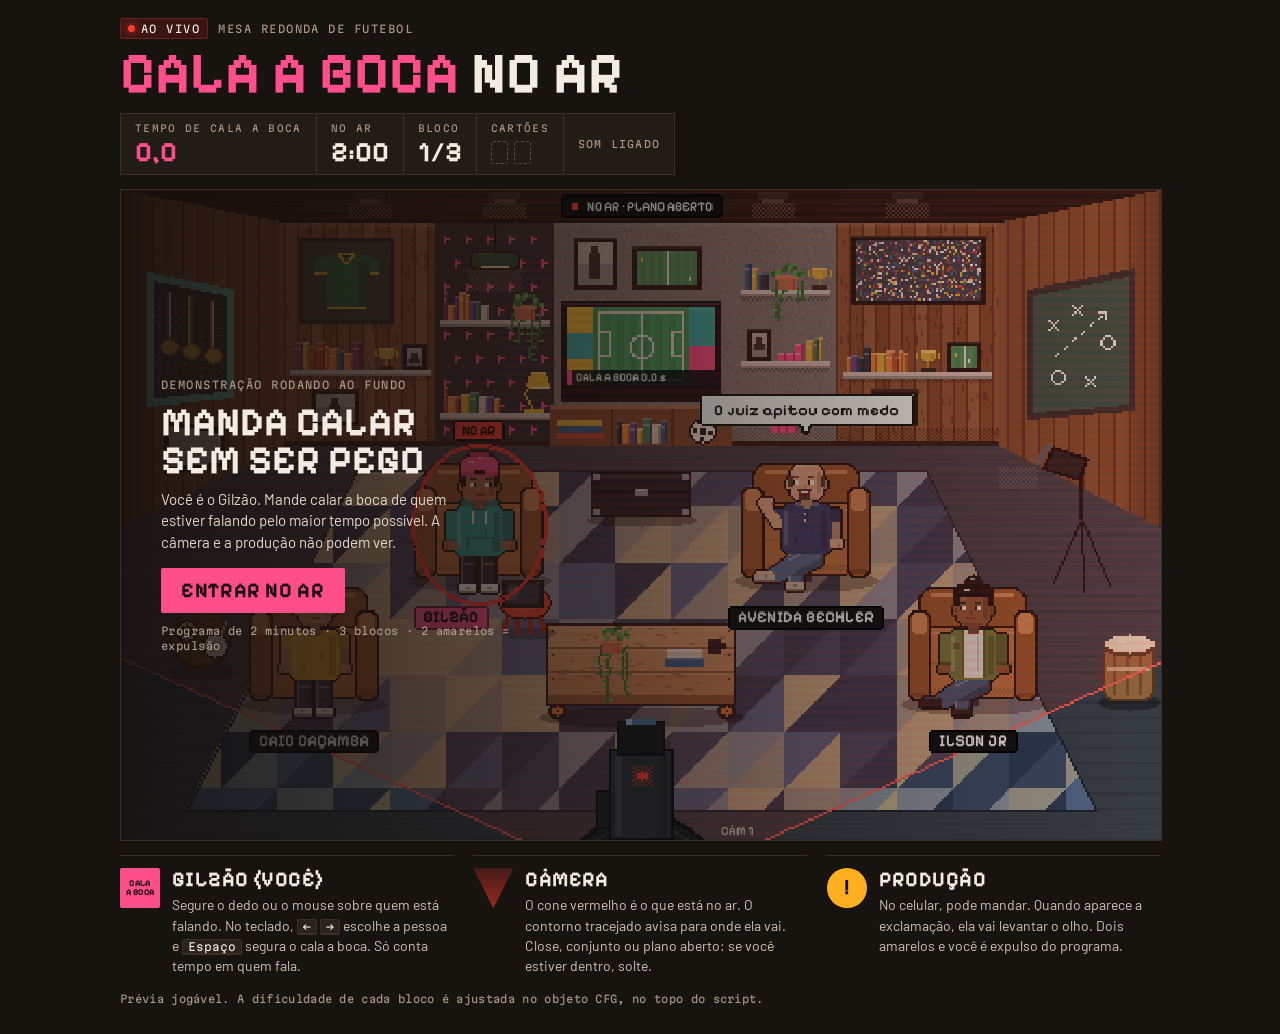
==== index.html @ e4553c2e "Cala a Boca no Ar: prévia jogável em pixel art Jogo 2D da mesa redonda: o Gilzão manda calar a boca " ====
<!doctype html>
<html lang="pt-BR">
<head>
<meta charset="utf-8">
<meta name="viewport" content="width=device-width,initial-scale=1,viewport-fit=cover">
<style>:root{color-scheme:dark}body{margin:0}[hidden]{display:none!important}img{max-width:100%}</style>
</head>
<body>
<title>Cala a Boca no Ar</title>
<meta name="claude:viewport-fit-sides" content="cover">
<link rel="preconnect" href="https://fonts.googleapis.com">
<link rel="preconnect" href="https://fonts.gstatic.com" crossorigin>
<link rel="stylesheet" href="https://fonts.googleapis.com/css2?family=Barlow:wght@400;600;700&family=Martian+Mono:wght@400;600&family=Pixelify+Sans:wght@400;500;600;700&display=swap">
<style>
/* Layout: transmissão ao vivo — barra de placar no topo, o estúdio como monitor de programa, legenda de leitura embaixo */
:root{
  --bg:#17130f;
  --panel:#221c17;
  --line:#3b3029;
  --fg:#f3ece3;
  --muted:#a99a8b;
  --pink:#ff4f8b;
  --tally:#ff3b30;
  --amber:#ffb020;
  --card-y:#f6cf35;
  --card-r:#e3261b;
  --f-display:"Pixelify Sans","Arial Narrow",Impact,sans-serif;
  --f-body:"Barlow","Helvetica Neue",Arial,sans-serif;
  --f-mono:"Martian Mono",ui-monospace,SFMono-Regular,Menlo,monospace;
  color-scheme:dark;
}
body{
  background:var(--bg);color:var(--fg);font-family:var(--f-body);font-size:15px;line-height:1.45;
  padding-left:max(16px,env(safe-area-inset-left,0px));
  padding-right:max(16px,env(safe-area-inset-right,0px));
  padding-block:18px 28px;
}
.wrap{max-width:1040px;margin:0 auto;display:flex;flex-direction:column;gap:14px}
.bar{display:flex;flex-wrap:wrap;align-items:flex-end;justify-content:space-between;gap:12px 24px}
.marca{min-width:0}
.eyebrow{font-family:var(--f-mono);font-size:10.5px;letter-spacing:.14em;text-transform:uppercase;color:var(--muted);margin:0;display:flex;align-items:center;gap:10px;flex-wrap:wrap}
.vivo{display:inline-flex;align-items:center;gap:6px;color:var(--fg);background:#3a1512;border:1px solid #6b211b;padding:2px 7px;border-radius:2px}
.vivo::before{content:"";width:7px;height:7px;border-radius:50%;background:var(--tally);box-shadow:0 0 8px var(--tally);animation:pisca 1.2s steps(2) infinite}
@keyframes pisca{50%{opacity:.25}}
.titulo{font-family:var(--f-display);font-weight:700;font-size:clamp(34px,6vw,58px);line-height:.92;letter-spacing:0;text-transform:uppercase;margin:8px 0 0;text-wrap:balance}
.titulo span{color:var(--pink)}
.placar{display:flex;flex-wrap:wrap;align-items:stretch;border:1px solid var(--line);background:var(--panel)}
.stat{display:flex;flex-direction:column;gap:3px;padding:8px 14px;border-right:1px solid var(--line);min-width:0}
.rot{font-family:var(--f-mono);font-size:9.5px;letter-spacing:.14em;text-transform:uppercase;color:var(--muted);white-space:nowrap}
.val{font-family:var(--f-display);font-weight:700;font-size:28px;line-height:1;font-variant-numeric:tabular-nums}
.val.cala{color:var(--pink);min-width:3.2ch}
.val.relogio{min-width:3.4ch}
.cartoes{display:flex;gap:6px;align-items:center;height:28px}
.cartoes i{width:15px;height:21px;border-radius:2px;border:1.5px dashed #5a4b40;display:block}
.cartoes i.amarelo{background:var(--card-y);border-color:var(--card-y);border-style:solid}
.cartoes i.vermelho{background:var(--card-r);border-color:var(--card-r);border-style:solid}
.som{appearance:none;border:0;background:transparent;color:var(--muted);font-family:var(--f-mono);font-size:10px;letter-spacing:.12em;text-transform:uppercase;padding:8px 14px;cursor:pointer}
.som:hover{color:var(--fg)}
:focus-visible{outline:2px solid var(--amber);outline-offset:2px}
.palco{position:relative;width:100%;max-width:100%;aspect-ratio:16/10;background:#0c0a09;border:1px solid var(--line);overflow:hidden}
#jogo{image-rendering:crisp-edges;image-rendering:pixelated;display:block;width:100%;height:100%;touch-action:none;cursor:crosshair;-webkit-user-select:none;user-select:none;-webkit-touch-callout:none}
#jogo:focus-visible{outline-offset:-3px}
.overlay[hidden],[hidden]{display:none!important}
.overlay{position:absolute;inset:0;display:flex;align-items:center;justify-content:flex-start;padding:clamp(12px,4%,40px);background:linear-gradient(90deg,rgba(17,14,12,.86) 0%,rgba(17,14,12,.55) 45%,rgba(17,14,12,.08) 100%)}
.cartaz{width:min(400px,100%);display:flex;flex-direction:column;gap:10px}
.cartaz h2{font-family:var(--f-display);font-weight:700;font-size:40px;line-height:.95;text-transform:uppercase;margin:0;text-wrap:balance}
.lead{margin:0;color:#e2d8cc;max-width:36ch}
.btn{appearance:none;border:0;background:var(--pink);color:#1b0d12;font-family:var(--f-display);font-weight:700;font-size:21px;letter-spacing:.03em;text-transform:uppercase;padding:10px 20px;cursor:pointer;align-self:flex-start;border-radius:2px;margin-top:4px}
.btn:hover{filter:brightness(1.08)}
.dica{margin:0;font-family:var(--f-mono);font-size:10.5px;color:var(--muted);letter-spacing:.04em}
.legenda{display:grid;grid-template-columns:repeat(3,minmax(0,1fr));gap:12px 20px}
.item{display:grid;grid-template-columns:40px minmax(0,1fr);gap:4px 12px;align-content:start;padding-top:12px;border-top:1px solid var(--line)}
.item h3{margin:0;font-family:var(--f-display);font-weight:700;font-size:21px;line-height:1.1;text-transform:uppercase;letter-spacing:.02em;grid-column:2}
.item p{margin:0;color:#cfc3b6;grid-column:2;font-size:14px;max-width:44ch}
.sw{grid-row:1 / span 2;width:40px;height:40px}
.sw-voce{background:var(--pink);color:#1b0d12;font-family:var(--f-display);font-weight:700;font-size:9px;line-height:1;text-align:center;display:grid;place-items:center;border-radius:2px;letter-spacing:.03em}
.sw-cam{background:linear-gradient(180deg,rgba(255,59,48,.2),rgba(255,59,48,.55));clip-path:polygon(0 0,100% 0,50% 100%);position:relative}
.sw-prod{border-radius:50%;background:var(--amber);color:#1b0d12;display:grid;place-items:center;font-family:var(--f-display);font-weight:700;font-size:22px}
kbd{font-family:var(--f-mono);font-size:11px;border:1px solid var(--line);border-bottom-width:2px;padding:0 5px;border-radius:3px;background:#2a221c;color:var(--fg)}
.nota{font-family:var(--f-mono);font-size:10.5px;color:var(--muted);letter-spacing:.03em;margin:0}
.sr{position:absolute;width:1px;height:1px;overflow:hidden;clip:rect(0 0 0 0);white-space:nowrap}
@media (max-width:760px){
  .legenda{grid-template-columns:1fr}
}
@media (max-width:620px){
  .placar{width:100%}
  .stat{padding:6px 10px;flex:1 1 auto}
  .val{font-size:22px}
  .overlay{justify-content:center;background:rgba(17,14,12,.72)}
  .cartaz{gap:6px;align-items:flex-start}
  .cartaz h2{font-size:28px}
  .lead,.dica,.recorde{display:none}
  .btn{font-size:18px;padding:8px 14px}
}
@media (prefers-reduced-motion:reduce){.vivo::before{animation:none}}
</style>

<div class="wrap">
  <header class="bar">
    <div class="marca">
      <p class="eyebrow"><span class="vivo">Ao vivo</span> Mesa redonda de futebol</p>
      <h1 class="titulo"><span>Cala a boca</span> no ar</h1>
    </div>
    <div class="placar">
      <div class="stat"><span class="rot">Tempo de cala a boca</span><span class="val cala" id="vCala">0,0</span></div>
      <div class="stat"><span class="rot">No ar</span><span class="val relogio" id="vRelogio">2:00</span></div>
      <div class="stat"><span class="rot">Bloco</span><span class="val" id="vBloco">1/3</span></div>
      <div class="stat"><span class="rot">Cartões</span><span class="cartoes" aria-label="Cartões recebidos"><i id="c1"></i><i id="c2"></i></span></div>
      <button class="som" id="btnSom" type="button" aria-pressed="false">Som ligado</button>
    </div>
  </header>

  <div class="palco">
    <canvas id="jogo" tabindex="0" role="img" aria-label="Estúdio de mesa redonda visto do alto: Caio Caçamba, Gilzão, Avenida Bechler e Ilson Jr nas poltronas, a câmera embaixo e a produção entrando pelas laterais."></canvas>

    <div class="overlay" id="telaInicio">
      <div class="cartaz">
        <p class="eyebrow">Demonstração rodando ao fundo</p>
        <h2>Manda calar sem ser pego</h2>
        <p class="lead">Você é o Gilzão. Mande calar a boca de quem estiver falando pelo maior tempo possível. A câmera e a produção não podem ver.</p>
        <button class="btn" id="btnJogar" type="button">Entrar no ar</button>
        <p class="dica">Programa de 2 minutos · 3 blocos · 2 amarelos = expulsão</p>
      </div>
    </div>

    <div class="overlay" id="telaFim" hidden>
      <div class="cartaz">
        <p class="eyebrow" id="fimMotivo">Fim do programa</p>
        <h2 id="fimTempo">0,0 s de cala a boca</h2>
        <p class="lead" id="fimTitulo"></p>
        <p class="dica recorde" id="fimRecorde"></p>
        <button class="btn" id="btnDeNovo" type="button">Voltar ao ar</button>
      </div>
    </div>
  </div>

  <section class="legenda" aria-label="Como jogar">
    <div class="item">
      <span class="sw sw-voce" aria-hidden="true">CALA<br>A BOCA</span>
      <h3>Gilzão (você)</h3>
      <p>Segure o dedo ou o mouse sobre quem está falando. No teclado, <kbd>←</kbd> <kbd>→</kbd> escolhe a pessoa e <kbd>Espaço</kbd> segura o cala a boca. Só conta tempo em quem fala.</p>
    </div>
    <div class="item">
      <span class="sw sw-cam" aria-hidden="true"></span>
      <h3>Câmera</h3>
      <p>O cone vermelho é o que está no ar. O contorno tracejado avisa para onde ela vai. Close, conjunto ou plano aberto: se você estiver dentro, solte.</p>
    </div>
    <div class="item">
      <span class="sw sw-prod" aria-hidden="true">!</span>
      <h3>Produção</h3>
      <p>No celular, pode mandar. Quando aparece a exclamação, ela vai levantar o olho. Dois amarelos e você é expulso do programa.</p>
    </div>
  </section>

  <p class="nota">Prévia jogável. A dificuldade de cada bloco é ajustada no objeto CFG, no topo do script.</p>
  <p class="sr" id="aviso" aria-live="polite"></p>
</div>

<script>
(() => {
'use strict';

/* =====================================================================
   CONFIGURAÇÃO — cada par [início, fim] é interpolado pela dificuldade
   d (0 → 1) ao longo do programa. É aqui que se ajusta o jogo.
   ===================================================================== */
const CFG = {
  duracao: 120,              // segundos de programa
  blocos: 3,
  cartoesParaExpulsao: 2,    // 2º amarelo = vermelho
  graca: 0.06,               // exposição tolerada antes do flagra (s)
  invul: 1.6,                // proteção depois de um cartão (s)
  congela: 1.4,              // pausa dramática do flagra (s)
  cam: {
    holdMin: [2.4, 0.8],     // quanto tempo a câmera segura um plano
    holdMax: [4.0, 1.9],
    aviso: [1.2, 0.35],      // contorno tracejado antes de mexer
    velPan: [90, 150],       // graus por segundo no giro
    chancePan: [0.2, 0.75],  // senão, corte seco
    chanceVoce: [0.12, 0.34],// plano de reação em você
    chanceAberto: [0.08, 0.22],
    chanceFinta: [0, 0.4]    // avisa que vem em você e desvia
  },
  prod: {
    foraMin: [8, 3.5], foraMax: [14, 7],
    distraidoMin: [1.6, 0.7], distraidoMax: [3.4, 1.6],
    aviso: [1.0, 0.4],       // tempo da exclamação
    olhando: [1.4, 2.6],
    olhadas: [1, 3]          // olhadas por visita
  },
  fala: { min: [2.6, 1.3], max: [4.6, 2.6], pausa: [0.7, 0.3] }
};

const W = 960, H = 600, DEG = Math.PI / 180;
const CAM = { x: 480, y: 650 };
const CHAVE = 'cala-a-boca-recorde';

/* ---------- utilitários ---------- */
const $ = s => document.querySelector(s);
const rand = (a, b) => a + Math.random() * (b - a);
const clamp = (v, a, b) => Math.max(a, Math.min(b, v));
const lerp = (a, b, t) => a + (b - a) * t;
const P = (par, d) => lerp(par[0], par[1], d);
const pick = arr => arr[Math.floor(Math.random() * arr.length)];
const easeOut = k => 1 - Math.pow(1 - k, 3);
const easeIn = k => k * k * k;
function angDiff(a, b) { let d = (a - b) % 360; if (d > 180) d -= 360; if (d < -180) d += 360; return d; }
function mulberry32(a) { return function () { a |= 0; a = a + 0x6D2B79F5 | 0; let t = Math.imul(a ^ a >>> 15, 1 | a); t = t + Math.imul(t ^ t >>> 7, 61 | t) ^ t; return ((t ^ t >>> 14) >>> 0) / 4294967296; }; }
function sortear(ops) { const s = ops.reduce((a, o) => a + o[1], 0); let r = Math.random() * s; for (const o of ops) { if ((r -= o[1]) <= 0) return o[0]; } return ops[ops.length - 1][0]; }
function rr(g, x, y, w, h, r) { r = Math.min(r, w / 2, h / 2); g.beginPath(); g.moveTo(x + r, y); g.arcTo(x + w, y, x + w, y + h, r); g.arcTo(x + w, y + h, x, y + h, r); g.arcTo(x, y + h, x, y, r); g.arcTo(x, y, x + w, y, r); g.closePath(); }
function poly(g, pts) { g.beginPath(); g.moveTo(pts[0][0], pts[0][1]); for (let i = 1; i < pts.length; i++) g.lineTo(pts[i][0], pts[i][1]); g.closePath(); }
function circ(g, x, y, r) { g.beginPath(); g.arc(x, y, r, 0, Math.PI * 2); g.fill(); }
function elip(g, x, y, rx, ry) { g.beginPath(); g.ellipse(x, y, rx, ry, 0, 0, Math.PI * 2); g.fill(); }
const fmtNum = v => v.toFixed(1).replace('.', ',');
const fmt = v => fmtNum(v) + ' s';
function mmss(s) { s = Math.ceil(s); return Math.floor(s / 60) + ':' + String(s % 60).padStart(2, '0'); }

/* ---------- elenco: A = Caio Caçamba, B = Gilzão (jogável), C = Avenida Bechler, D = Ilson Jr ---------- */
const GENTE = {
  A: { id: 'A', nome: 'Caio Caçamba', x: 178, y: 440, camisa: '#d9a62b', camisa2: '#b3861d', calca: '#2f3442', tenis: '#ece6dc', pele: '#c68a5c', cabelo: '#2b1a10', estilo: 'cacheado', roupa: 'tee', pernas: 'retas' },
  B: { id: 'B', nome: 'Gilzão', x: 330, y: 326, camisa: '#1f9e93', camisa2: '#167870', calca: '#22252c', tenis: '#f4f4f4', pele: '#a8693f', cabelo: '#17110d', estilo: 'bone', roupa: 'moletom', pernas: 'retas' },
  C: { id: 'C', nome: 'Avenida Bechler', x: 632, y: 326, camisa: '#2d3d6b', camisa2: '#223058', calca: '#4a6b8f', tenis: '#cbb9a1', pele: '#e0b08a', cabelo: '#4a3526', estilo: 'careca', roupa: 'polo', pernas: 'cruzadas' },
  D: { id: 'D', nome: 'Ilson Jr', x: 786, y: 440, camisa: '#6b7a3a', camisa2: '#54602b', calca: '#3e5875', tenis: '#1f1f1f', pele: '#8a5634', cabelo: '#141010', estilo: 'coque', roupa: 'aberta', interna: '#e9e4da', pernas: 'cruzadas' }
};
const FALANTES = ['A', 'C', 'D'];
const cabeca = p => ({ x: p.x, y: p.y - 54 });
const FRASES = [
  'Isso foi pênalti claro!', 'Na minha época não tinha VAR', 'Deixa eu terminar o raciocínio',
  'Esse time não marca ninguém', 'Linha de cinco não dá, gente', 'O camisa 10 sumiu do jogo',
  'Impedimento de meio metro!', 'Tem que botar o garoto', 'Escuta o que eu tô falando',
  'Faltou intensidade, simples', 'O juiz apitou com medo', 'Esse lateral não volta'
];

/* ---------- planos de câmera ---------- */
const angPara = (x, y) => Math.atan2(y - CAM.y, x - CAM.x) / DEG;
const ANG = {};
['A', 'B', 'C', 'D'].forEach(k => { ANG[k] = angPara(GENTE[k].x, GENTE[k].y - 30); });
const MARGEM_B = 4.5;
const PLANOS = {
  A: { nome: 'Close no Caio Caçamba', ang: ANG.A, half: 8 },
  B: { nome: 'Close no Gilzão', ang: ANG.B, half: 8 },
  C: { nome: 'Close no Avenida Bechler', ang: ANG.C, half: 8 },
  D: { nome: 'Close no Ilson Jr', ang: ANG.D, half: 8 },
  AB: { nome: 'Conjunto Caio e Gilzão', ang: (ANG.A + ANG.B) / 2, half: Math.abs(ANG.A - ANG.B) / 2 + 8 },
  BC: { nome: 'Conjunto Gilzão e Bechler', ang: (ANG.B + ANG.C) / 2, half: Math.abs(ANG.B - ANG.C) / 2 + 8 },
  CD: { nome: 'Conjunto Bechler e Ilson', ang: (ANG.C + ANG.D) / 2, half: Math.abs(ANG.C - ANG.D) / 2 + 8 },
  ABERTO: { nome: 'Plano aberto', ang: (ANG.A + ANG.D) / 2, half: Math.abs(ANG.A - ANG.D) / 2 + 14 }
};
Object.values(PLANOS).forEach(p => { p.pega = Math.abs(angDiff(p.ang, ANG.B)) < p.half + MARGEM_B; });

/* ---------- estado ---------- */
let T = 0;
const jogo = { modo: 'demo', tempo: 0, congela: 0, bloco: 1, fx: [], recorde: 0, mudo: false };
const jog = { alvo: 'C', segP: false, segK: false, ponteiro: null, travado: false, ativo: false, exp: 0, invul: 0, calaBoca: 0, cartoes: 0, demoCalaBoca: 0 };
const fala = { quem: 'C', ultimo: 'C', t: 3, frase: FRASES[0], inicio: 0, pausa: false };
const cam = { ang: PLANOS.ABERTO.ang, half: PLANOS.ABERTO.half, plano: 'ABERTO', estado: 'hold', t: 2, alvo: null, corte: false, fintaEm: null, fintou: 0, flash: 0, angIni: 0, halfIni: 0, prog: 0, dur: 1 };
const prod = { estado: 'fora', t: 4, lado: 'E', x: -80, y: 590, olhadas: 0 };

const cameraPegaVoce = () => Math.abs(angDiff(cam.ang, ANG.B)) < cam.half + MARGEM_B;
const emJogo = () => jogo.modo === 'jogando' || jogo.modo === 'flagra';

/* ---------- quem fala ---------- */
function novaFrase() { let f; do { f = pick(FRASES); } while (f === fala.frase); return f; }
function falaUpdate(dt, d) {
  fala.t -= dt;
  if (fala.t > 0) return;
  if (!fala.pausa) {
    fala.pausa = true; fala.ultimo = fala.quem; fala.quem = null; fala.t = P(CFG.fala.pausa, d);
  } else {
    fala.pausa = false;
    fala.quem = pick(FALANTES.filter(k => k !== fala.ultimo));
    fala.frase = novaFrase(); fala.inicio = T;
    fala.t = rand(P(CFG.fala.min, d), P(CFG.fala.max, d));
  }
}

/* ---------- direção de câmera ---------- */
function escolherPlano(d) {
  const r = Math.random(), pv = P(CFG.cam.chanceVoce, d), pa = P(CFG.cam.chanceAberto, d);
  if (r < pv) return sortear([['B', .5], ['AB', .25], ['BC', .25]]);
  if (r < pv + pa) return 'ABERTO';
  switch (fala.quem) {
    case 'A': return sortear([['A', .6], ['AB', .4]]);
    case 'C': return sortear([['C', .6], ['CD', .25], ['BC', .15]]);
    case 'D': return sortear([['D', .65], ['CD', .35]]);
    default: return sortear([['ABERTO', .4], ['A', .2], ['C', .2], ['D', .2]]);
  }
}
function planoSeguro(evitar) {
  if (fala.quem && !PLANOS[fala.quem].pega && fala.quem !== evitar && fala.quem !== cam.plano) return fala.quem;
  return pick(['A', 'C', 'D', 'CD'].filter(k => k !== evitar && k !== cam.plano));
}
const tempoHold = (k, d) => rand(P(CFG.cam.holdMin, d), P(CFG.cam.holdMax, d)) * (PLANOS[k].pega ? 0.6 : 1);
function duracaoGiro(d) {
  const p = PLANOS[cam.alvo];
  return Math.max(0.25, Math.max(Math.abs(angDiff(p.ang, cam.ang)), Math.abs(p.half - cam.half) * 0.8) / P(CFG.cam.velPan, d));
}
function camUpdate(dt, d) {
  if (cam.fintou > 0) cam.fintou -= dt;
  if (cam.estado === 'hold') {
    cam.t -= dt; if (cam.t > 0) return;
    const k = escolherPlano(d);
    if (k === cam.plano) { cam.t = 0.8; return; }
    cam.alvo = k; cam.estado = 'aviso'; cam.t = P(CFG.cam.aviso, d);
    cam.corte = Math.random() > P(CFG.cam.chancePan, d);
    cam.fintaEm = (PLANOS[k].pega && Math.random() < P(CFG.cam.chanceFinta, d)) ? rand(0.3, 0.6) : null;
  } else if (cam.estado === 'aviso') {
    cam.t -= dt; if (cam.t > 0) return;
    if (cam.corte) {
      if (cam.fintaEm !== null) { cam.alvo = planoSeguro(cam.alvo); cam.fintaEm = null; cam.fintou = 1.2; }
      const p = PLANOS[cam.alvo];
      cam.ang = p.ang; cam.half = p.half; cam.plano = cam.alvo; cam.estado = 'hold'; cam.t = tempoHold(cam.alvo, d); cam.flash = 0.18;
    } else {
      cam.estado = 'move'; cam.angIni = cam.ang; cam.halfIni = cam.half; cam.prog = 0; cam.dur = duracaoGiro(d);
    }
  } else if (cam.estado === 'move') {
    cam.prog = Math.min(1, cam.prog + dt / cam.dur);
    const k = cam.prog, e = k < .5 ? 2 * k * k : 1 - Math.pow(-2 * k + 2, 2) / 2;
    const p = PLANOS[cam.alvo];
    cam.ang = cam.angIni + angDiff(p.ang, cam.angIni) * e;
    cam.half = cam.halfIni + (p.half - cam.halfIni) * e;
    if (cam.fintaEm !== null && cam.prog >= cam.fintaEm) {
      cam.fintaEm = null; cam.fintou = 1.2;
      cam.alvo = planoSeguro(cam.alvo);
      cam.angIni = cam.ang; cam.halfIni = cam.half; cam.prog = 0; cam.dur = duracaoGiro(d);
      return;
    }
    if (cam.prog >= 1) { cam.plano = cam.alvo; cam.estado = 'hold'; cam.t = tempoHold(cam.alvo, d); }
  }
}

/* ---------- produção ---------- */
function prodUpdate(dt, d) {
  prod.t -= dt;
  const casa = prod.lado === 'E' ? 84 : 876, fora = prod.lado === 'E' ? -80 : 1040;
  switch (prod.estado) {
    case 'fora':
      if (prod.t <= 0) {
        prod.lado = Math.random() < .5 ? 'E' : 'D';
        prod.x = prod.lado === 'E' ? -80 : 1040;
        prod.estado = 'entrando'; prod.t = 0.7;
        prod.olhadas = Math.max(1, Math.round(rand(1, P(CFG.prod.olhadas, d))));
      }
      break;
    case 'entrando':
      prod.x = lerp(fora, casa, easeOut(1 - Math.max(0, prod.t) / 0.7));
      if (prod.t <= 0) { prod.x = casa; prod.estado = 'distraido'; prod.t = rand(P(CFG.prod.distraidoMin, d), P(CFG.prod.distraidoMax, d)); }
      break;
    case 'distraido':
      if (prod.t <= 0) { prod.estado = 'aviso'; prod.t = P(CFG.prod.aviso, d); }
      break;
    case 'aviso':
      if (prod.t <= 0) { const o = P(CFG.prod.olhando, d); prod.estado = 'olhando'; prod.t = rand(o * .75, o * 1.2); }
      break;
    case 'olhando':
      if (prod.t <= 0) {
        prod.olhadas--;
        if (prod.olhadas > 0) { prod.estado = 'distraido'; prod.t = rand(P(CFG.prod.distraidoMin, d), P(CFG.prod.distraidoMax, d)); }
        else { prod.estado = 'saindo'; prod.t = 0.7; }
      }
      break;
    case 'saindo':
      prod.x = lerp(casa, fora, easeIn(1 - Math.max(0, prod.t) / 0.7));
      if (prod.t <= 0) { prod.estado = 'fora'; prod.t = rand(P(CFG.prod.foraMin, d), P(CFG.prod.foraMax, d)); }
      break;
  }
}

/* ---------- regras ---------- */
const BLOCOS = { 1: ['1º bloco', 'A câmera acompanha quem fala'], 2: ['2º bloco', 'A câmera começa a girar'], 3: ['3º bloco', 'Câmera nervosa, produção de olho'] };
function banner(b) { jogo.fx.push({ tipo: 'banner', t: 0, dur: 2.6, b }); }
function avisar(txt) { const el = $('#aviso'); if (el) el.textContent = txt; }

function flagra(quem) {
  jog.cartoes++; jog.travado = true; jog.ativo = false; jog.exp = 0; jog.invul = CFG.invul;
  jogo.modo = 'flagra'; jogo.congela = CFG.congela;
  const verm = jog.cartoes >= CFG.cartoesParaExpulsao;
  jogo.fx.push({ tipo: 'flagra', t: 0, dur: CFG.congela + 0.35, quem, verm });
  somCalaBoca(false); apito(verm);
  avisar((verm ? 'Cartão vermelho. ' : 'Cartão amarelo. ') + (quem === 'camera' ? 'A câmera pegou o Gilzão.' : 'A produção viu o Gilzão.'));
}

function titulo(s) {
  if (s < 8) return 'Ficou só olhando. A mesa falou à vontade.';
  if (s < 20) return 'Cala a boca tímido. Dá para arriscar mais quando a câmera está nos outros.';
  if (s < 40) return 'Cala a boca de titular. A produção nem desconfiou.';
  return 'Camisa 10 do cala a boca. Ninguém terminou uma frase.';
}
function fim(motivo) {
  jogo.modo = 'fim'; somCalaBoca(false); jog.ativo = false; jog.segP = jog.segK = false;
  const s = jog.calaBoca, novo = s > jogo.recorde + 0.05;
  if (novo) { jogo.recorde = s; try { localStorage.setItem(CHAVE, String(s)); } catch (_) {} }
  $('#fimMotivo').textContent = motivo === 'expulso' ? 'Expulso do programa' : 'Fim do programa';
  $('#fimTempo').textContent = fmt(s) + ' de cala a boca';
  $('#fimTitulo').textContent = titulo(s);
  $('#fimRecorde').textContent = novo ? 'Novo recorde neste aparelho.' : 'Recorde neste aparelho: ' + fmt(jogo.recorde);
  $('#telaFim').hidden = false;
  avisar('Fim. ' + fmt(s) + ' de cala a boca.');
  $('#btnDeNovo').focus({ preventScroll: true });
}

function comecar() {
  iniciarAudio();
  jogo.modo = 'jogando'; jogo.tempo = 0; jogo.bloco = 1; jogo.fx = [];
  Object.assign(jog, { alvo: 'C', segP: false, segK: false, ponteiro: null, travado: false, ativo: false, exp: 0, invul: 1.2, calaBoca: 0, cartoes: 0 });
  Object.assign(fala, { quem: 'C', ultimo: 'C', t: 3.4, frase: novaFrase(), inicio: T, pausa: false });
  const p = PLANOS.C;
  Object.assign(cam, { ang: p.ang, half: p.half, plano: 'C', estado: 'hold', t: 3.2, alvo: null, fintaEm: null, fintou: 0, flash: 0 });
  Object.assign(prod, { estado: 'fora', t: rand(7, 10), lado: 'E', x: -80 });
  banner(1);
  $('#telaInicio').hidden = true; $('#telaFim').hidden = true;
  canvas.focus({ preventScroll: true });
}

function update(dt) {
  T += dt;
  for (const f of jogo.fx) f.t += dt;
  jogo.fx = jogo.fx.filter(f => f.t < f.dur);
  if (cam.flash > 0) cam.flash = Math.max(0, cam.flash - dt);

  if (jogo.modo === 'flagra') {
    jogo.congela -= dt;
    if (jogo.congela <= 0) { if (jog.cartoes >= CFG.cartoesParaExpulsao) fim('expulso'); else jogo.modo = 'jogando'; }
    return;
  }
  const jogando = jogo.modo === 'jogando';
  const d = jogando ? Math.min(1, jogo.tempo / CFG.duracao) : 0.35;
  falaUpdate(dt, d); camUpdate(dt, d); prodUpdate(dt, d);
  const camPega = cameraPegaVoce(), prodPega = prod.estado === 'olhando';

  if (jogando) {
    jogo.tempo += dt;
    const b = Math.min(CFG.blocos, Math.floor(jogo.tempo / (CFG.duracao / CFG.blocos)) + 1);
    if (b !== jogo.bloco) { jogo.bloco = b; banner(b); }
    if (jog.invul > 0) jog.invul -= dt;
    jog.ativo = (jog.segP || jog.segK) && !jog.travado;
    if (jog.ativo && (camPega || prodPega) && jog.invul <= 0) {
      jog.exp += dt;
      if (jog.exp >= CFG.graca) { flagra(camPega ? 'camera' : 'producao'); return; }
    } else jog.exp = 0;
    if (jog.ativo && fala.quem === jog.alvo) jog.calaBoca += dt;
    somCalaBoca(jog.ativo);
    if (jogo.tempo >= CFG.duracao) fim('fim');
  } else {
    // demonstração: o personagem joga sozinho atrás da tela de início
    if (fala.quem) jog.alvo = fala.quem;
    const vemAi = cam.estado !== 'hold' && cam.alvo && PLANOS[cam.alvo].pega;
    const perto = Math.abs(angDiff(cam.ang, ANG.B)) < cam.half + 18;
    jog.ativo = !!fala.quem && !camPega && !prodPega && prod.estado !== 'aviso' && !vemAi && !perto;
    if (jog.ativo) jog.demoCalaBoca += dt;
  }
}

/* ---------- áudio (só depois do primeiro clique) ----------
   As vozes "cala a boca" ficam em window.VOZES_CALA_A_BOCA (mp3 em base64,
   no último <script> do arquivo). Enquanto o jogador segura, elas tocam em
   sequência aleatória; ao soltar, a fala é cortada com um fade curto. */
let ac = null, master = null;
const vozes = [];
function b64ParaBuffer(b64) { const bin = atob(b64), u = new Uint8Array(bin.length); for (let i = 0; i < bin.length; i++) u[i] = bin.charCodeAt(i); return u.buffer; }
function decodificar(buf) { return new Promise((ok, erro) => { const p = ac.decodeAudioData(buf, ok, erro); if (p && p.then) p.then(ok, erro); }); }
function iniciarAudio() {
  if (ac) { if (ac.resume) { const r = ac.resume(); if (r && r.catch) r.catch(() => {}); } return; }
  try {
    ac = new (window.AudioContext || window.webkitAudioContext)();
    master = ac.createGain(); master.gain.value = jogo.mudo ? 0 : 0.9; master.connect(ac.destination);
    (window.VOZES_CALA_A_BOCA || []).forEach(b64 => { decodificar(b64ParaBuffer(b64)).then(b => vozes.push(b)).catch(() => {}); });
  } catch (_) { ac = null; }
}
let vozAtual = null, ultimaVoz = -1, falandoVoz = false;
function tocarVoz() {
  if (!ac || !vozes.length || !falandoVoz || vozAtual) return;
  let i; do { i = Math.floor(Math.random() * vozes.length); } while (vozes.length > 1 && i === ultimaVoz);
  ultimaVoz = i;
  const src = ac.createBufferSource(), g = ac.createGain();
  src.buffer = vozes[i]; src.playbackRate.value = rand(0.97, 1.05);
  src.connect(g); g.connect(master);
  const atual = { src, g };
  src.onended = () => { if (vozAtual === atual) { vozAtual = null; if (falandoVoz) setTimeout(tocarVoz, 70); } };
  vozAtual = atual; src.start();
}
function somCalaBoca(on) {
  if (on === falandoVoz) return;
  falandoVoz = on;
  if (on) { tocarVoz(); return; }
  if (vozAtual && ac) {
    const { src, g } = vozAtual; vozAtual = null;
    const t = ac.currentTime; g.gain.setTargetAtTime(0, t, 0.03);
    try { src.stop(t + 0.15); } catch (_) {}
  }
}
function apito(longo) {
  if (!ac) return;
  const t0 = ac.currentTime;
  [[0, 0.2], [0.3, longo ? 0.75 : 0.45]].forEach(([off, dur]) => {
    const o = ac.createOscillator(), lfo = ac.createOscillator(), lg = ac.createGain(), g = ac.createGain();
    o.type = 'sine'; o.frequency.value = 2900; lfo.frequency.value = 28; lg.gain.value = 90;
    lfo.connect(lg); lg.connect(o.frequency);
    g.gain.setValueAtTime(0, t0 + off); g.gain.linearRampToValueAtTime(0.18, t0 + off + 0.02);
    g.gain.setValueAtTime(0.18, t0 + off + dur - 0.05); g.gain.linearRampToValueAtTime(0, t0 + off + dur);
    o.connect(g); g.connect(master);
    o.start(t0 + off); lfo.start(t0 + off); o.stop(t0 + off + dur + 0.05); lfo.stop(t0 + off + dur + 0.05);
  });
}
function setMudo(m) {
  jogo.mudo = m;
  if (master) master.gain.value = m ? 0 : 0.9;
  const b = $('#btnSom'); b.textContent = m ? 'Som desligado' : 'Som ligado'; b.setAttribute('aria-pressed', String(m));
}

/* =====================================================================
   DESENHO EM PIXEL ART
   Cenário e personagens são desenhados num buffer de 480×300 pixels
   (metade da grade lógica 960×600 usada pelas regras) e ampliados sem
   suavização. Textos, etiquetas e balões vão por cima em alta resolução.
   ===================================================================== */
const canvas = $('#jogo');
const ctx = canvas.getContext('2d');
const PW = 480, PH = 300;
const pxCv = document.createElement('canvas'); pxCv.width = PW; pxCv.height = PH;
const pc = pxCv.getContext('2d');
let fundoPx = null;
const bx = v => Math.round(v / 2);           // coordenada lógica → pixel
const CAMx = bx(CAM.x), CAMy = bx(CAM.y);
const FONTE = '"Pixelify Sans", ui-monospace, monospace';
const CONTORNO = '#1a1210';

/* ---------- primitivas de pixel ---------- */
function R(g, x, y, w, h, c) { g.fillStyle = c; g.fillRect(Math.round(x), Math.round(y), Math.round(w), Math.round(h)); }
function disco(g, cx, cy, r, c) {
  g.fillStyle = c; cx = Math.round(cx); cy = Math.round(cy);
  for (let dy = -r; dy <= r; dy++) { const w = Math.floor(Math.sqrt(r * r - dy * dy) + 0.35); g.fillRect(cx - w, cy + dy, 2 * w + 1, 1); }
}
function oval(g, cx, cy, rx, ry, c) {
  g.fillStyle = c; cx = Math.round(cx); cy = Math.round(cy);
  for (let dy = -ry; dy <= ry; dy++) { const w = Math.floor(rx * Math.sqrt(Math.max(0, 1 - (dy * dy) / (ry * ry))) + 0.35); g.fillRect(cx - w, cy + dy, 2 * w + 1, 1); }
}
function bloco(g, x, y, w, h, r, c) {   // retângulo com cantos arredondados em degraus
  g.fillStyle = c; x = Math.round(x); y = Math.round(y);
  for (let i = 0; i < h; i++) {
    const j = Math.min(i, h - 1 - i); let ins = 0;
    if (j < r) { const k = r - j - 0.5; ins = Math.round(r - Math.sqrt(r * r - k * k)); }
    g.fillRect(x + ins, y + i, w - 2 * ins, 1);
  }
}
function linha(g, x0, y0, x1, y1, c, tr = 0, fase = 0) {   // Bresenham, com tracejado opcional
  x0 = Math.round(x0); y0 = Math.round(y0); x1 = Math.round(x1); y1 = Math.round(y1);
  const dx = Math.abs(x1 - x0), sx = x0 < x1 ? 1 : -1, dy = -Math.abs(y1 - y0), sy = y0 < y1 ? 1 : -1;
  let err = dx + dy; g.fillStyle = c;
  for (let i = 0; i < 4000; i++) {
    if (!tr || ((i + fase) % (2 * tr)) < tr) g.fillRect(x0, y0, 1, 1);
    if (x0 === x1 && y0 === y1) break;
    const e2 = 2 * err; if (e2 >= dy) { err += dy; x0 += sx; } if (e2 <= dx) { err += dx; y0 += sy; }
  }
}
function grosso(g, x0, y0, x1, y1, w, c) {
  const n = Math.max(1, Math.round(Math.max(Math.abs(x1 - x0), Math.abs(y1 - y0)))), h = Math.floor(w / 2);
  g.fillStyle = c;
  for (let i = 0; i <= n; i++) { const t = i / n; g.fillRect(Math.round(x0 + (x1 - x0) * t) - h, Math.round(y0 + (y1 - y0) * t) - h, w, w); }
}
function poligono(g, pts, c) {   // polígono convexo preenchido por varredura
  let y0 = Infinity, y1 = -Infinity;
  for (const q of pts) { y0 = Math.min(y0, q[1]); y1 = Math.max(y1, q[1]); }
  g.fillStyle = c;
  for (let y = Math.floor(y0); y <= Math.ceil(y1); y++) {
    const yy = y + 0.5; let xa = Infinity, xb = -Infinity;
    for (let i = 0; i < pts.length; i++) {
      const a = pts[i], b = pts[(i + 1) % pts.length];
      if (yy >= Math.min(a[1], b[1]) && yy < Math.max(a[1], b[1])) { const x = a[0] + (yy - a[1]) * (b[0] - a[0]) / (b[1] - a[1]); xa = Math.min(xa, x); xb = Math.max(xb, x); }
    }
    if (xa < xb) { const l = Math.round(xa), r = Math.round(xb); if (r > l) g.fillRect(l, y, r - l, 1); }
  }
}
function pontos(g, x, y, w, h, c, fase = 0) {   // xadrez de pixels (sombra/brilho)
  g.fillStyle = c; x = Math.round(x); y = Math.round(y);
  for (let j = 0; j < h; j++) for (let i = (j + fase) & 1; i < w; i += 2) g.fillRect(x + i, y + j, 1, 1);
}
function aro(g, cx, cy, rx, ry, c, tr = 0, fase = 0) {   // contorno de elipse
  const n = Math.ceil((rx + ry) * 3.2); g.fillStyle = c;
  for (let i = 0; i < n; i++) {
    if (tr && ((i + fase) % (2 * tr)) >= tr) continue;
    const a = i / n * Math.PI * 2;
    g.fillRect(Math.round(cx + Math.cos(a) * rx), Math.round(cy + Math.sin(a) * ry), 1, 1);
  }
}
function tom(hex, f) {
  const n = parseInt(hex.slice(1), 16); let r = n >> 16 & 255, g = n >> 8 & 255, b = n & 255;
  if (f < 1) { r *= f; g *= f; b *= f; } else { const k = f - 1; r += (255 - r) * k; g += (255 - g) * k; b += (255 - b) * k; }
  return '#' + [r, g, b].map(v => Math.round(Math.max(0, Math.min(255, v))).toString(16).padStart(2, '0')).join('');
}
function contornar(cv, cor) {   // contorno de 1 pixel em volta de tudo que não é transparente
  const g = cv.getContext('2d'), w = cv.width, h = cv.height;
  const im = g.getImageData(0, 0, w, h), d = im.data, out = new Uint8ClampedArray(d);
  const n = parseInt(cor.slice(1), 16), cr = n >> 16 & 255, cg = n >> 8 & 255, cb = n & 255;
  for (let y = 0; y < h; y++) for (let x = 0; x < w; x++) {
    const i = (y * w + x) * 4; if (d[i + 3] > 0) continue;
    if ((x > 0 && d[i - 1] > 0) || (x < w - 1 && d[i + 7] > 0) || (y > 0 && d[i - w * 4 + 3] > 0) || (y < h - 1 && d[i + w * 4 + 3] > 0)) {
      out[i] = cr; out[i + 1] = cg; out[i + 2] = cb; out[i + 3] = 255;
    }
  }
  im.data.set(out); g.putImageData(im, 0, 0); return cv;
}

/* ---------- personagens (sprites gerados e guardados em cache) ---------- */
const SW = 72, SH = 92, AX = 36, AY = 60;   // tamanho do sprite e ponto de ancoragem (centro do assento)
const cacheSpr = new Map();
function tenis(g, x, y, c) { R(g, x, y, 8, 4, c); R(g, x + 1, y, 6, 1, tom(c, 1.15)); R(g, x + 3, y + 1, 2, 1, tom(c, .7)); R(g, x, y + 3, 8, 1, tom(c, .6)); }
function tenisLado(g, x, y, c) { bloco(g, x, y, 10, 5, 2, c); R(g, x + 2, y, 6, 1, tom(c, 1.15)); R(g, x, y + 4, 10, 1, tom(c, .6)); R(g, x + 5, y + 1, 1, 2, tom(c, .7)); }

function personagemSprite(pe, e) {
  const chave = pe.id + '|' + e.olhar + '|' + e.boca + '|' + (e.cala ? 1 : 0) + '|' + e.gesto;
  const pronto = cacheSpr.get(chave); if (pronto) return pronto;
  const cv = document.createElement('canvas'); cv.width = SW; cv.height = SH;
  const g = cv.getContext('2d'), x = AX, y = AY;
  const pele = pe.pele, peleS = tom(pe.pele, .8), peleL = tom(pe.pele, 1.12);
  const cam1 = pe.camisa, camS = pe.camisa2, camL = tom(pe.camisa, 1.2);
  const calca = pe.calca, calcaS = tom(pe.calca, .72), calcaL = tom(pe.calca, 1.25);
  const mangaLonga = pe.roupa === 'moletom' || pe.roupa === 'aberta';

  // pernas
  if (pe.pernas === 'cruzadas') {
    R(g, x - 8, y + 3, 7, 16, calca); R(g, x - 8, y + 3, 1, 16, calcaL); R(g, x - 2, y + 3, 1, 16, calcaS);
    tenis(g, x - 9, y + 19, pe.tenis);
    grosso(g, x + 4, y + 7, x - 6, y + 12, 7, calcaS);
    grosso(g, x + 4, y + 5, x - 6, y + 10, 6, calca);
    grosso(g, x - 7, y + 11, x - 14, y + 16, 6, calca);
    linha(g, x + 2, y + 3, x - 8, y + 8, calcaL);
    tenisLado(g, x - 24, y + 14, pe.tenis);
  } else {
    for (const lx of [x - 8, x + 1]) {
      R(g, lx, y + 3, 7, 16, calca); R(g, lx, y + 3, 1, 16, calcaL); R(g, lx + 6, y + 3, 1, 16, calcaS); R(g, lx + 1, y + 9, 5, 1, calcaL);
    }
    tenis(g, x - 9, y + 19, pe.tenis); tenis(g, x + 1, y + 19, pe.tenis);
  }

  // tronco
  if (pe.roupa === 'moletom') bloco(g, x - 8, y - 21, 17, 6, 2, camS);   // capuz
  bloco(g, x - 11, y - 17, 23, 23, 4, cam1);
  R(g, x + 7, y - 14, 3, 18, camS); R(g, x - 10, y - 14, 2, 16, camL);
  R(g, x - 5, y - 2, 1, 3, camS); R(g, x + 3, y - 7, 1, 3, camS);
  switch (pe.roupa) {
    case 'tee':
      R(g, x - 3, y - 17, 7, 2, peleS); R(g, x - 2, y - 15, 5, 1, peleS); R(g, x - 6, y - 17, 1, 1, camS); R(g, x + 6, y - 17, 1, 1, camS); break;
    case 'moletom':
      R(g, x - 3, y - 17, 7, 2, camS); R(g, x - 3, y - 15, 1, 6, '#f2efe8'); R(g, x + 3, y - 15, 1, 6, '#f2efe8');
      R(g, x - 6, y - 3, 13, 1, camS); R(g, x - 6, y - 3, 1, 6, camS); R(g, x + 6, y - 3, 1, 6, camS); break;
    case 'polo':
      R(g, x - 5, y - 18, 4, 2, camL); R(g, x + 2, y - 18, 4, 2, camL); R(g, x - 1, y - 17, 3, 2, peleS);
      R(g, x, y - 15, 1, 6, camS); R(g, x - 1, y - 13, 1, 1, '#e9e4da'); R(g, x - 1, y - 10, 1, 1, '#e9e4da'); break;
    case 'aberta':
      R(g, x - 4, y - 17, 9, 22, pe.interna); R(g, x - 2, y - 17, 5, 2, peleS); R(g, x + 2, y - 14, 1, 16, tom(pe.interna, .85));
      R(g, x - 5, y - 17, 1, 22, camS); R(g, x + 5, y - 17, 1, 22, camS); R(g, x - 9, y - 11, 3, 3, camS); break;
  }

  // braços apoiados
  const braco = lado => {
    const ax = lado < 0 ? x - 15 : x + 11, cor = lado < 0 ? cam1 : camS;
    if (mangaLonga) { R(g, ax, y - 15, 5, 14, cor); R(g, ax, y - 2, 5, 1, tom(cam1, .65)); }
    else { R(g, ax, y - 15, 5, 6, cor); R(g, ax + (lado < 0 ? 0 : 1), y - 9, 4, 8, lado < 0 ? pele : peleS); }
    bloco(g, ax - (lado < 0 ? 1 : 0), y - 1, 6, 4, 1, pele); R(g, ax + (lado < 0 ? 0 : 4), y + 1, 1, 2, peleS);
  };
  if (!e.gesto) braco(-1);
  if (!e.cala) braco(1);
  if (e.gesto) {   // quem fala gesticula com a mão do lado esquerdo da tela
    R(g, x - 15, y - 15, 5, 8, cam1);
    const hxg = x - 20, hyg = y - (e.gesto === 1 ? 13 : 18);
    grosso(g, x - 13, y - 8, hxg + 2, hyg + 3, 4, mangaLonga ? cam1 : pele);
    bloco(g, hxg - 1, hyg - 2, 6, 5, 1, pele); R(g, hxg - 2, hyg - 1, 1, 3, pele); R(g, hxg + 4, hyg, 1, 2, peleS);
  }

  // cabeça
  const hx = x, hy = y - 27, o = e.olhar, ex = hx + o;
  R(g, hx - 2, hy + 7, 5, 4, peleS);
  if (pe.estilo === 'cacheado') for (const [cx, cy] of [[-7, -6], [-4, -9], [0, -10], [4, -9], [7, -6], [-8, -2], [8, -2]]) disco(g, hx + cx, hy + cy, 3, pe.cabelo);
  if (pe.estilo === 'coque') { disco(g, hx, hy - 12, 3, pe.cabelo); R(g, hx - 1, hy - 14, 2, 1, tom(pe.cabelo, 1.6)); }
  R(g, hx - 9, hy - 1, 2, 4, pele); R(g, hx + 8, hy - 1, 2, 4, peleS); R(g, hx - 8, hy, 1, 2, peleS);
  bloco(g, hx - 7, hy - 8, 15, 16, 4, pele);
  R(g, hx + 5, hy - 5, 2, 10, peleS); R(g, hx - 4, hy + 7, 9, 1, peleS); R(g, hx - 5, hy - 6, 2, 2, peleL);
  switch (pe.estilo) {
    case 'cacheado':
      bloco(g, hx - 8, hy - 10, 17, 6, 2, pe.cabelo);
      for (const cx of [-6, -3, 1, 4]) R(g, hx + cx, hy - 4, 2, 1, pe.cabelo);
      R(g, hx - 8, hy - 5, 2, 5, pe.cabelo); R(g, hx + 7, hy - 5, 2, 5, pe.cabelo);
      for (const [cx, cy] of [[-4, -9], [2, -11], [5, -8], [-7, -6]]) R(g, hx + cx, hy + cy, 1, 1, tom(pe.cabelo, 1.8));
      break;
    case 'coque':
      bloco(g, hx - 8, hy - 10, 17, 5, 3, pe.cabelo); R(g, hx - 8, hy - 6, 2, 5, pe.cabelo); R(g, hx + 7, hy - 6, 2, 5, pe.cabelo);
      R(g, hx - 4, hy - 9, 3, 1, tom(pe.cabelo, 1.8)); R(g, hx + 1, hy - 10, 1, 4, tom(pe.cabelo, .55));
      break;
    case 'careca':
      R(g, hx - 8, hy - 3, 2, 5, pe.cabelo); R(g, hx + 7, hy - 3, 2, 5, pe.cabelo);
      R(g, hx - 4, hy - 8, 3, 1, tom(pe.pele, 1.3)); R(g, hx - 5, hy - 7, 1, 1, tom(pe.pele, 1.3));
      R(g, ex - 3, hy + 3, 7, 1, pe.cabelo); R(g, ex - 2, hy + 5, 5, 3, pe.cabelo);   // bigode e cavanhaque
      break;
    case 'bone':
      R(g, hx - 8, hy - 4, 2, 5, pe.cabelo); R(g, hx + 7, hy - 4, 2, 5, pe.cabelo);
      bloco(g, hx - 8, hy - 13, 17, 9, 4, '#ff4f8b');
      R(g, hx - 8, hy - 6, 17, 2, '#d83a70');
      R(g, hx - 2, hy - 7, 5, 2, pe.cabelo);            // abertura do boné virado para trás
      R(g, hx - 4, hy - 15, 9, 2, '#c22f62');           // aba
      R(g, hx - 5, hy - 11, 3, 1, '#ff9cbf'); R(g, hx, hy - 13, 1, 1, '#ffd1e1');
      break;
  }
  for (const ox2 of [ex - 5, ex + 2]) { R(g, ox2, hy - 1, 3, 2, '#f4efe8'); R(g, ox2 + (o < 0 ? 0 : (o > 0 ? 2 : 1)), hy - 1, 1, 2, '#1a1210'); }
  R(g, ex - 5, hy - 3, 3, 1, tom(pe.cabelo, 1.1)); R(g, ex + 2, hy - 3, 3, 1, tom(pe.cabelo, 1.1));
  R(g, ex, hy + 1, 1, 2, peleS);
  const mx = ex - 1, my = hy + 4;
  if (e.boca === 'o') R(g, mx, my, 2, 2, '#5a1f1a');
  else if (e.boca === 'a') { R(g, mx - 1, my, 5, 2, '#5a1f1a'); R(g, mx, my, 3, 1, '#f4efe8'); }
  else R(g, mx - 1, my, 4, 1, '#7a3a30');

  // dedo na boca: o gesto do "cala a boca"
  if (e.cala) {
    R(g, x + 11, y - 15, 5, 6, camS);
    grosso(g, x + 14, y - 10, x + 16, y - 4, 5, camS);
    grosso(g, x + 16, y - 4, ex + 5, hy + 8, 4, cam1);
    bloco(g, ex + 1, hy + 4, 6, 5, 1, pele); R(g, ex + 5, hy + 5, 1, 3, peleS);
    R(g, ex - 1, hy + 2, 2, 6, pele); R(g, ex, hy + 2, 1, 6, peleS); R(g, ex - 1, hy + 2, 2, 1, peleL);
  }
  contornar(cv, CONTORNO);
  cacheSpr.set(chave, cv); return cv;
}

function produtorSprite(distraido) {
  const chave = 'prod|' + (distraido ? 1 : 0); const pronto = cacheSpr.get(chave); if (pronto) return pronto;
  const cv = document.createElement('canvas'); cv.width = 44; cv.height = 82;
  const g = cv.getContext('2d'), x = 22, y = 80, pele = '#c79a74', roupa = '#18191c';
  R(g, x - 8, y - 23, 7, 20, '#2b2f38'); R(g, x + 1, y - 23, 7, 20, '#2b2f38'); R(g, x - 8, y - 23, 1, 20, '#3d4250'); R(g, x + 1, y - 23, 1, 20, '#3d4250');
  R(g, x - 9, y - 4, 8, 4, '#101012'); R(g, x + 1, y - 4, 8, 4, '#101012');
  bloco(g, x - 12, y - 50, 24, 30, 5, roupa); R(g, x - 10, y - 47, 2, 24, '#2a2c31'); R(g, x + 7, y - 47, 3, 24, '#0e0f11');
  R(g, x - 6, y - 44, 12, 3, '#e9e4da'); R(g, x - 5, y - 43, 10, 1, '#18191c');   // faixa "STAFF" nas costas
  if (distraido) { R(g, x - 16, y - 48, 5, 12, roupa); R(g, x + 11, y - 48, 5, 12, roupa); }
  else { R(g, x - 16, y - 48, 5, 21, roupa); R(g, x + 11, y - 48, 5, 21, roupa); R(g, x - 16, y - 28, 5, 4, pele); R(g, x + 11, y - 28, 5, 4, pele); }
  const hy = y - (distraido ? 57 : 59);
  R(g, x - 2, hy + 6, 5, 4, tom(pele, .82));
  R(g, x - 10, hy - 1, 2, 4, pele); R(g, x + 9, hy - 1, 2, 4, pele);
  bloco(g, x - 8, hy - 8, 17, 16, 5, '#2a1f18'); R(g, x - 4, hy - 6, 5, 1, '#3e2f25'); R(g, x - 5, hy - 4, 2, 1, '#3e2f25');
  R(g, x - 9, hy - 9, 19, 2, '#0b0b0d'); R(g, x - 11, hy - 3, 4, 6, '#0b0b0d'); R(g, x + 8, hy - 3, 4, 6, '#0b0b0d');   // headset
  linha(g, x - 10, hy + 3, x - 13, hy + 7, '#0b0b0d');
  contornar(cv, CONTORNO);
  cacheSpr.set(chave, cv); return cv;
}

function estadoPersonagem(pe) {
  if (pe.id === 'B' && jogo.modo === 'flagra') return { olhar: 0, boca: 'a', cala: false, gesto: 0 };   // susto do flagra
  const cala = pe.id === 'B' && jog.ativo, falando = fala.quem === pe.id;
  let olhar = 0;
  if (falando) olhar = Math.round(Math.sin(T * 0.9 + pe.x));
  else {
    const alvoX = cala ? GENTE[jog.alvo].x : (fala.quem ? GENTE[fala.quem].x : null);
    if (alvoX !== null) olhar = alvoX < pe.x - 20 ? -1 : (alvoX > pe.x + 20 ? 1 : 0);
  }
  const boca = cala ? 'o' : (falando && Math.sin(T * 17) > -0.2 ? 'a' : 'f');
  const gesto = falando ? (Math.sin(T * 5 + pe.x) > 0 ? 1 : 2) : 0;
  return { olhar, boca, cala, gesto };
}
function blitPersonagem(id) {
  const pe = GENTE[id], s = personagemSprite(pe, estadoPersonagem(pe));
  const pulo = (fala.quem === id && Math.sin(T * 10) > 0.3) ? -1 : 0;
  pc.drawImage(s, bx(pe.x) - AX, bx(pe.y) - AY + pulo);
}

/* ---------- cenário (pré-renderizado uma vez) ---------- */
function madeiraPx(g, x, y, w, h, Rn) {
  const tons = ['#8d5734', '#83502f', '#94603a', '#7c4a2a'];
  for (let i = 0; i < w; i += 6) { R(g, x + i, y, Math.min(6, w - i), h, tons[(i / 6) % 4]); R(g, x + i, y, 1, h, '#5e361d'); }
  for (let k = 0; k < (w * h) / 45; k++) R(g, x + Math.floor(Rn() * w), y + Math.floor(Rn() * h), 1, 2 + Math.floor(Rn() * 3), 'rgba(60,30,12,.35)');
  R(g, x, y, w, 2, 'rgba(255,220,170,.14)');
  pontos(g, x, y + h - 8, w, 8, 'rgba(0,0,0,.22)');
}
function concretoPx(g, x, y, w, h, Rn) {
  R(g, x, y, w, h, '#7d7a75');
  for (let k = 0; k < (w * h) / 9; k++) R(g, x + Math.floor(Rn() * w), y + Math.floor(Rn() * h), 1, 1, Rn() < .5 ? '#8a8781' : '#706d68');
  R(g, x, y, w, 2, 'rgba(255,255,255,.08)');
  pontos(g, x, y + h - 8, w, 8, 'rgba(0,0,0,.18)');
}
function painelPx(g, x, y, w, h) {
  R(g, x, y, w, h, '#2a2a2f');
  let lin = 0;
  for (let yy = y + 6; yy < y + h - 6; yy += 11, lin++) for (let xx = x + 4 + (lin % 2) * 5; xx < x + w - 3; xx += 10) { R(g, xx, yy, 1, 4, '#ff4f8b'); R(g, xx, yy + 1, 3, 1, '#ff4f8b'); }
}
function paredeLadoPx(g, lado) {
  const E = lado === 'E';
  poligono(g, E ? [[0, 0], [75, 15], [75, 118], [0, 156]] : [[480, 0], [405, 15], [405, 118], [480, 156]], '#7a4a2a');
  for (let i = 0; i < 75; i++) {
    const x = E ? i : 479 - i, t = i / 75, topo = Math.round(15 * t), base = Math.round(156 - 38 * t);
    if (i % 7 === 0) R(g, x, topo, 1, base - topo, '#5a341b');
    else if (i % 14 < 7) R(g, x, topo, 1, base - topo, 'rgba(255,220,170,.04)');
    if (i < 18) R(g, x, topo, 1, base - topo, 'rgba(0,0,0,' + (0.3 - i * 0.016).toFixed(3) + ')');
  }
}
function prateleiraPx(g, x, y, w) { R(g, x, y, w, 2, '#d8d1c6'); R(g, x, y + 2, w, 1, '#9a948b'); pontos(g, x, y + 3, w, 2, 'rgba(0,0,0,.3)'); }
function livrosPx(g, x, yb, w, Rn) {
  const cores = ['#c9472f', '#2f5d8a', '#e2b33c', '#3a7d5c', '#ddd3c2', '#8a3b5c', '#20343f', '#f08a3c', '#5b4a8a'];
  let cx = x;
  while (cx < x + w - 2) {
    const bw = 2 + Math.floor(Rn() * 3), bh = 7 + Math.floor(Rn() * 7), c = cores[Math.floor(Rn() * cores.length)];
    if (cx + bw > x + w) break;
    R(g, cx, yb - bh, bw, bh, c); R(g, cx, yb - bh, bw, 1, tom(c, 1.25)); R(g, cx + bw - 1, yb - bh + 1, 1, bh - 1, tom(c, .7));
    if (bh > 9) R(g, cx, yb - bh + 3, bw - 1, 1, tom(c, 1.35));
    cx += bw;
  }
}
function trofeuPx(g, x, yb) {
  R(g, x - 3, yb - 2, 7, 2, '#2b2420'); R(g, x, yb - 5, 1, 3, '#c89530');
  bloco(g, x - 3, yb - 10, 7, 5, 2, '#e2b33c'); R(g, x - 3, yb - 10, 7, 1, '#f5d36b'); R(g, x + 2, yb - 9, 1, 3, '#c89530');
  R(g, x - 5, yb - 9, 1, 3, '#e2b33c'); R(g, x + 5, yb - 9, 1, 3, '#e2b33c');
}
function quadroPx(g, x, y, w, h, tipo, Rn) {
  R(g, x, y, w, h, '#15120f'); R(g, x, y, w, 1, '#2c2620');
  const ix = x + 2, iy = y + 2, iw = w - 4, ih = h - 4;
  if (tipo === 'pb') {
    R(g, ix, iy, iw, ih, '#b8b3ab'); R(g, ix, iy + Math.floor(ih / 2), iw, Math.ceil(ih / 2), '#94908a');
    const fx = ix + Math.floor(iw * .4); R(g, fx, iy + 2, 3, 3, '#2e2b28'); R(g, fx - 1, iy + 5, 5, Math.max(2, ih - 8), '#2e2b28');
  } else if (tipo === 'campo') {
    R(g, ix, iy, iw, ih, '#3d8b4f'); for (let i = 0; i < iw; i += 4) R(g, ix + i, iy, 2, ih, '#47975a');
    R(g, ix + Math.floor(iw / 2), iy, 1, ih, '#e8f0e4'); R(g, ix + 2, iy + 3, 1, 2, '#f2c230'); R(g, ix + iw - 4, iy + ih - 4, 1, 2, '#f4f1ea');
  } else {
    R(g, ix, iy, iw, ih, '#3a3f4a');
    const cs = ['#e8d9c2', '#c9472f', '#f2c230', '#2f5d8a', '#ffffff', '#8a3b5c', '#3a7d5c'];
    for (let k = 0; k < iw * ih / 2.2; k++) R(g, ix + Math.floor(Rn() * iw), iy + Math.floor(Rn() * ih), 1, 1, cs[Math.floor(Rn() * cs.length)]);
  }
}
function plantaPx(g, x, yb, Rn, cai) {
  const v = ['#2f6b34', '#3f8a40', '#58a84d'];
  for (const sx of [-5, 4, 7, -2]) {   // ramos caindo
    let cx = x + sx; const n = Math.floor(cai * (0.5 + Rn() * 0.7));
    for (let i = 0; i < n; i++) {
      R(g, cx, yb - 4 + i, 1, 1, v[0]);
      if (i % 3 === 1) R(g, cx + (Rn() < .5 ? -2 : 1), yb - 4 + i, 2, 1, v[1 + Math.floor(Rn() * 2)]);
      if (Rn() < .15) cx += Rn() < .5 ? -1 : 1;
    }
  }
  R(g, x - 4, yb - 6, 9, 6, '#c96f4a'); R(g, x - 5, yb - 7, 11, 2, '#d98560'); R(g, x + 3, yb - 5, 1, 5, '#a8573a');
  for (let k = 0; k < 22; k++) { const a = Rn() * Math.PI; R(g, x + Math.round(Math.cos(a) * (2 + Rn() * 6)), yb - 8 - Math.round(Math.sin(a) * (1 + Rn() * 5)), 2, 2, v[Math.floor(Rn() * 3)]); }
}
function tetrisPx(g, x, yb, forma) {
  const c = 4, cells = forma === 'T' ? [[0, 0], [1, 0], [2, 0], [1, 1]] : [[0, 0], [1, 0], [2, 0], [2, 1]];
  for (const [i, j] of cells) { const cx = x + i * c, cy = yb - (j + 1) * c; R(g, cx, cy, c, c, '#ff4f8b'); R(g, cx, cy, c, 1, '#ff8ab0'); R(g, cx + c - 1, cy, 1, c, '#c22f62'); }
}
function bolaPx(g, x, y, r) {
  disco(g, x, y, r + 1, CONTORNO); disco(g, x, y, r, '#f4f1ea');
  R(g, x - 1, y - 1, 3, 3, '#1b1b1b'); R(g, x - r + 1, y - 1, 2, 2, '#1b1b1b'); R(g, x + r - 2, y, 2, 2, '#1b1b1b'); R(g, x - 1, y + r - 2, 2, 2, '#1b1b1b'); R(g, x - 2, y - r + 1, 2, 1, '#1b1b1b');
  R(g, x - 2, y - 3, 1, 1, '#ffffff');
}
function camisaPx(g, x, y) {
  R(g, x, y, 44, 40, '#1d2430'); R(g, x + 2, y + 2, 40, 36, '#33402f');
  const G = '#1f6b40', GS = '#175232', Y = '#e8b923', cx = x + 22, t = y + 7;
  R(g, cx - 11, t + 1, 22, 4, G); R(g, cx - 15, t + 3, 6, 7, G); R(g, cx + 9, t + 3, 6, 7, G);
  R(g, cx - 15, t + 9, 6, 1, Y); R(g, cx + 9, t + 9, 6, 1, Y);
  R(g, cx - 9, t + 4, 18, 22, G); R(g, cx + 5, t + 4, 4, 22, GS); R(g, cx + 9, t + 3, 2, 7, GS);
  R(g, cx - 4, t, 8, 2, Y); R(g, cx - 3, t + 2, 2, 1, Y); R(g, cx + 1, t + 2, 2, 1, Y); R(g, cx - 2, t + 3, 1, 1, Y); R(g, cx + 1, t + 3, 1, 1, Y); R(g, cx - 1, t + 4, 2, 1, Y);
  R(g, cx - 2, t + 1, 4, 1, '#0f2a1a'); R(g, cx - 9, t + 25, 18, 1, Y);
}
function quadroMedalhasPx(g) {
  poligono(g, [[12, 38], [52, 46], [52, 96], [12, 100]], '#62cdb8');
  poligono(g, [[15, 42], [49, 49], [49, 93], [15, 96]], '#2c302f');
  for (let x = 17; x < 49; x += 4) for (let y = 50; y < 92; y += 4) R(g, x, y + Math.round((x - 15) * .17), 1, 1, '#556160');
  for (const [mx, c1, c2] of [[22, '#2f5d8a', '#f4f1ea'], [32, '#e2b33c', '#2f7d4a'], [42, '#c9472f', '#f4f1ea']]) {
    const top = 46 + Math.round((mx - 15) * 0.2);
    R(g, mx - 1, top, 2, 22, c1); R(g, mx, top, 1, 22, c2);
    disco(g, mx, top + 25, 4, '#8a6a20'); disco(g, mx, top + 25, 3, '#d9a93a'); R(g, mx - 1, top + 23, 1, 1, '#f5d36b');
  }
}
function lousaPx(g) {
  poligono(g, [[418, 46], [468, 36], [468, 102], [418, 106]], '#2b2b2b');
  poligono(g, [[421, 49], [465, 40], [465, 99], [421, 103]], '#2f4f45');
  const giz = '#e8ecea', X = (x, y) => { linha(g, x - 2, y - 2, x + 2, y + 2, giz); linha(g, x - 2, y + 2, x + 2, y - 2, giz); };
  X(430, 62); X(447, 88); X(441, 55);
  aro(g, 455, 70, 3, 3, giz); aro(g, 432, 86, 3, 3, giz);
  linha(g, 431, 76, 453, 57, giz, 2, 0); R(g, 451, 56, 4, 1, giz); R(g, 454, 56, 1, 4, giz);
}
function tvPx(g) {
  R(g, 203, 51, 74, 47, '#0b0b0d'); R(g, 204, 52, 72, 1, '#2a2a30');
  const sx = 206, sy = 54, sw = 68, sh = 36;
  R(g, sx, sy, sw, sh, '#2f9a58');
  R(g, sx, sy, 12, 12, '#f2c230'); R(g, sx, sy + 12, 12, 12, '#2bb3a8'); R(g, sx, sy + 24, 12, 12, '#f2c230');
  R(g, sx + sw - 12, sy, 12, 18, '#2bb3a8'); R(g, sx + sw - 12, sy + 18, 12, 18, '#ff4f8b');
  const px0 = sx + 14, pw = sw - 28, lc = '#e8f0e4';
  for (let i = 0; i < pw; i += 6) R(g, px0 + i, sy + 2, 3, sh - 4, '#35a862');
  R(g, px0, sy + 2, pw, 1, lc); R(g, px0, sy + sh - 3, pw, 1, lc); R(g, px0, sy + 2, 1, sh - 4, lc); R(g, px0 + pw - 1, sy + 2, 1, sh - 4, lc);
  R(g, px0 + Math.floor(pw / 2), sy + 2, 1, sh - 4, lc); aro(g, px0 + Math.floor(pw / 2), sy + Math.floor(sh / 2), 5, 5, lc);
  R(g, px0, sy + 11, 6, 1, lc); R(g, px0 + 5, sy + 11, 1, 12, lc); R(g, px0, sy + 22, 6, 1, lc);
  R(g, px0 + pw - 6, sy + 11, 6, 1, lc); R(g, px0 + pw - 6, sy + 11, 1, 12, lc); R(g, px0 + pw - 6, sy + 22, 6, 1, lc);
  pontos(g, sx, sy, sw, 2, 'rgba(255,255,255,.12)');
}
function tapetePx(g, Rn) {
  const pts = [[109, 129], [371, 129], [450, 286], [30, 286]];
  const t = document.createElement('canvas'); t.width = PW; t.height = PH; const tg = t.getContext('2d');
  const cores = ['#2f3a52', '#56688a', '#c4b08a', '#8e939c', '#3e4a63', '#a39c8e'], c = 26;
  for (let y = 120; y < 300; y += c) for (let x = 20; x < 460; x += c) {
    R(tg, x, y, c, c, cores[Math.floor(Rn() * cores.length)]);
    poligono(tg, Rn() < .5 ? [[x, y], [x + c, y], [x, y + c]] : [[x + c, y], [x + c, y + c], [x, y + c]], cores[Math.floor(Rn() * cores.length)]);
  }
  const m = document.createElement('canvas'); m.width = PW; m.height = PH; poligono(m.getContext('2d'), pts, '#000');
  tg.globalCompositeOperation = 'destination-in'; tg.drawImage(m, 0, 0);
  g.drawImage(t, 0, 0);
  for (let i = 0; i < 4; i++) linha(g, pts[i][0], pts[i][1], pts[(i + 1) % 4][0], pts[(i + 1) % 4][1], '#1f2330');
}
function poltronaPx(g, x, y) {
  const c1 = '#b8743f', c2 = '#93562b', c3 = '#d08b55';
  oval(g, x, y + 17, 33, 5, 'rgba(0,0,0,.3)');
  bloco(g, x - 25, y - 37, 50, 24, 7, CONTORNO); bloco(g, x - 24, y - 36, 48, 22, 6, c2);
  R(g, x - 19, y - 34, 38, 2, c3); R(g, x, y - 33, 1, 17, tom(c2, .8));
  bloco(g, x - 23, y - 19, 46, 34, 6, CONTORNO); bloco(g, x - 22, y - 18, 44, 32, 5, c1);
  R(g, x - 19, y - 16, 38, 1, c3); R(g, x - 20, y - 2, 40, 1, tom(c1, .85)); pontos(g, x - 20, y + 10, 40, 3, 'rgba(0,0,0,.18)');
  for (const ax of [x - 30, x + 19]) {
    bloco(g, ax, y - 26, 11, 42, 4, CONTORNO); bloco(g, ax + 1, y - 25, 9, 40, 4, c2);
    bloco(g, ax + 2, y - 25, 7, 10, 3, c3); R(g, ax + 2, y + 12, 7, 2, tom(c2, .8));
  }
  R(g, x - 3, y + 15, 6, 3, '#2a2a2e');
}
function banquinhoPx(g) {
  const x = 186, y = 190;
  oval(g, x + 2, y + 14, 12, 3, 'rgba(0,0,0,.3)');
  for (const [a, b, c, d] of [[-7, 3, -9, 13], [7, 3, 9, 13], [-3, 5, -3, 14], [3, 5, 3, 14]]) grosso(g, x + a, y + b, x + c, y + d, 2, '#a52a1c');
  oval(g, x, y, 12, 8, CONTORNO); oval(g, x, y, 11, 7, '#e8442e'); oval(g, x - 1, y - 1, 9, 5, '#f05a42'); R(g, x - 5, y - 4, 4, 1, '#ff9a86');
  R(g, x - 10, y - 10, 19, 13, CONTORNO); R(g, x - 9, y - 9, 17, 11, '#1b1c20'); R(g, x - 8, y - 8, 15, 9, '#2c3644'); R(g, x - 7, y - 7, 4, 6, '#3f4d61'); R(g, x + 6, y - 9, 1, 1, '#555a62');
}
function mesaCentroPx(g, Rn) {
  oval(g, 240, 243, 47, 5, 'rgba(0,0,0,.35)');
  const rodinha = (x, y) => { disco(g, x, y, 4, CONTORNO); disco(g, x, y, 3, '#1c1c1c'); disco(g, x, y, 2, '#e0782a'); R(g, x, y, 1, 1, '#2a2a2a'); };
  rodinha(201, 240); rodinha(279, 240);
  R(g, 196, 200, 88, 38, CONTORNO);
  const tons = ['#d29e6b', '#c99360', '#bd8654'];
  for (let i = 0; i < 3; i++) { R(g, 197, 201 + i * 11, 86, 11, tons[i]); R(g, 197, 201 + i * 11, 86, 1, tom(tons[i], 1.12)); R(g, 197, 211 + i * 11, 86, 1, '#8a5a34'); }
  for (let k = 0; k < 40; k++) R(g, 198 + Math.floor(Rn() * 82), 202 + Math.floor(Rn() * 31), 2 + Math.floor(Rn() * 3), 1, 'rgba(110,60,25,.35)');
  for (const nx of [199, 280]) for (const ny of [203, 214, 225]) R(g, nx, ny, 1, 1, '#5a3a20');
  R(g, 197, 234, 86, 3, '#8a5a34');
  R(g, 251, 216, 18, 4, '#2f5d8a'); R(g, 251, 216, 18, 1, '#4a7cb0'); R(g, 252, 212, 16, 4, '#ddd3c2'); R(g, 252, 212, 16, 1, '#f5efe6');
  bloco(g, 271, 207, 6, 7, 1, '#1b1b1d'); R(g, 277, 209, 2, 3, '#1b1b1d'); R(g, 272, 207, 4, 1, '#3a2a20');
  plantaPx(g, 226, 214, Rn, 24);
}
function renderFundo() {
  fundoPx = document.createElement('canvas'); fundoPx.width = PW; fundoPx.height = PH;
  const g = fundoPx.getContext('2d'), Rn = mulberry32(11);
  R(g, 0, 0, PW, PH, '#120f0d');
  // teto com trilho de luz
  R(g, 0, 0, PW, 15, '#16120f'); R(g, 0, 6, PW, 1, '#221c17');
  for (let i = 0; i < 5; i++) { const x = 115 + i * 62; R(g, x - 7, 1, 14, 3, '#2a2420'); R(g, x - 5, 4, 10, 2, '#4a4036'); pontos(g, x - 10, 6, 20, 7, 'rgba(255,220,170,.22)', i & 1); }
  // piso e tapete
  poligono(g, [[0, 156], [75, 118], [405, 118], [480, 156], [480, 300], [0, 300]], '#3b3f47');
  for (let y = 124; y < 300; y += 7) R(g, 0, y, PW, 1, 'rgba(0,0,0,.1)');
  tapetePx(g, Rn);
  // paredes
  paredeLadoPx(g, 'E'); paredeLadoPx(g, 'D');
  madeiraPx(g, 75, 15, 70, 103, Rn); painelPx(g, 145, 15, 55, 103); concretoPx(g, 200, 15, 130, 103, Rn); madeiraPx(g, 330, 15, 75, 103, Rn);
  R(g, 75, 116, 330, 2, '#1d1712');
  // madeira da esquerda: camisa emoldurada e prateleira
  camisaPx(g, 82, 22);
  prateleiraPx(g, 78, 83, 65); livrosPx(g, 80, 83, 32, Rn); trofeuPx(g, 122, 83); quadroPx(g, 130, 71, 11, 12, 'pb', Rn);
  quadroPx(g, 88, 92, 22, 17, 'pb', Rn);
  // painel escuro: pendente, prateleiras, planta e luminária amarela
  R(g, 172, 15, 1, 14, '#0e0e0e');
  bloco(g, 161, 28, 23, 9, 3, CONTORNO); bloco(g, 162, 29, 21, 7, 3, '#1f4b37'); R(g, 165, 29, 6, 1, '#2f6b52'); R(g, 166, 35, 13, 1, '#ffe3a8');
  pontos(g, 160, 37, 25, 10, 'rgba(255,230,170,.16)');
  prateleiraPx(g, 147, 60, 51); livrosPx(g, 149, 60, 22, Rn); plantaPx(g, 186, 60, Rn, 20);
  prateleiraPx(g, 147, 103, 51); livrosPx(g, 149, 103, 26, Rn);
  R(g, 186, 101, 9, 2, '#f2c230'); linha(g, 190, 101, 186, 93, '#f2c230'); linha(g, 186, 93, 192, 86, '#f2c230');
  poligono(g, [[189, 84], [196, 84], [198, 91], [187, 91]], '#f2c230'); R(g, 189, 84, 7, 1, '#ffe07a'); R(g, 189, 91, 9, 1, '#fff3b0');
  // concreto: quadros, TV, rack e prateleiras
  quadroPx(g, 209, 22, 20, 24, 'pb', Rn); quadroPx(g, 236, 26, 32, 20, 'campo', Rn);
  tvPx(g);
  R(g, 198, 99, 84, 19, '#7a4c2c'); R(g, 198, 99, 84, 2, '#a77650'); R(g, 226, 101, 1, 17, '#5a361d'); R(g, 254, 101, 1, 17, '#5a361d');
  R(g, 201, 112, 22, 3, '#c9472f'); R(g, 202, 109, 20, 3, '#2f5d8a'); R(g, 201, 106, 21, 3, '#e2b33c'); livrosPx(g, 229, 117, 23, Rn);
  bolaPx(g, 268, 111, 5);
  prateleiraPx(g, 286, 46, 41); livrosPx(g, 288, 46, 13, Rn); plantaPx(g, 307, 46, Rn, 16); trofeuPx(g, 322, 46);
  prateleiraPx(g, 286, 79, 41); quadroPx(g, 289, 64, 11, 15, 'pb', Rn); tetrisPx(g, 303, 79, 'L'); livrosPx(g, 316, 79, 10, Rn);
  tetrisPx(g, 300, 112, 'T');
  // madeira da direita: torcida e prateleira
  quadroPx(g, 337, 21, 62, 32, 'torcida', Rn);
  prateleiraPx(g, 333, 84, 69); livrosPx(g, 335, 84, 30, Rn); trofeuPx(g, 372, 84); quadroPx(g, 381, 70, 16, 14, 'campo', Rn);
  quadroPx(g, 346, 92, 22, 17, 'campo', Rn);
  // paredes laterais
  quadroMedalhasPx(g); lousaPx(g);
  poligono(g, [[20, 106], [48, 110], [48, 128], [20, 131]], '#15120f'); poligono(g, [[22, 109], [46, 112], [46, 126], [22, 128]], '#b8b3ab');
  // refletor, conga, mesinha, case, mesa de centro
  linha(g, 443, 151, 430, 181, '#121212'); linha(g, 443, 151, 456, 182, '#121212'); linha(g, 443, 151, 444, 185, '#121212'); R(g, 442, 129, 2, 23, '#121212');
  poligono(g, [[430, 118], [447, 124], [443, 135], [425, 129]], '#0d0d0d'); poligono(g, [[431, 120], [445, 125], [441, 133], [427, 128]], '#1f1f1f');
  poligono(g, [[424, 127], [430, 118], [427, 117], [421, 126]], '#5a5a5a'); pontos(g, 405, 128, 18, 10, 'rgba(255,240,200,.12)');
  oval(g, 465, 236, 14, 4, 'rgba(0,0,0,.35)'); bloco(g, 453, 210, 24, 26, 5, '#5b3a22'); bloco(g, 454, 210, 22, 25, 5, '#9b6a3f');
  for (const sx of [458, 464, 470]) R(g, sx, 213, 1, 20, '#7a4f2c'); R(g, 455, 220, 20, 2, '#c9b28a');
  oval(g, 465, 210, 12, 5, '#5b3a22'); oval(g, 465, 209, 11, 4, '#e6d8bf'); R(g, 460, 208, 4, 1, '#f5ecdb');
  oval(g, 37, 222, 15, 4, 'rgba(0,0,0,.35)'); disco(g, 36, 207, 14, '#2e1d12'); disco(g, 36, 206, 13, '#5c3c28'); aro(g, 36, 206, 11, 11, '#6e4a33');
  disco(g, 30, 203, 5, CONTORNO); disco(g, 30, 203, 4, '#e9e2d6'); disco(g, 30, 203, 3, '#3a2010'); R(g, 29, 201, 1, 1, '#7a5030');
  disco(g, 43, 210, 6, CONTORNO); disco(g, 43, 210, 5, '#f4f1ec'); disco(g, 43, 210, 3, '#d9d5ce'); linha(g, 44, 209, 48, 199, '#e2ddd5'); R(g, 41, 207, 2, 1, '#ffffff');
  oval(g, 240, 152, 25, 3, 'rgba(0,0,0,.35)'); R(g, 217, 130, 46, 21, CONTORNO); R(g, 218, 131, 44, 19, '#1c1c20'); R(g, 218, 131, 44, 2, '#2e2e34'); R(g, 218, 139, 44, 1, '#0f0f12');
  for (const [cx, cy] of [[218, 131], [259, 131], [218, 147], [259, 147]]) R(g, cx, cy, 3, 3, '#9aa0a8');
  R(g, 237, 138, 6, 3, '#9aa0a8'); R(g, 238, 138, 4, 1, '#c8ccd2');
  mesaCentroPx(g, Rn);
  // poltronas e banquinho
  for (const k of ['B', 'C', 'A', 'D']) poltronaPx(g, bx(GENTE[k].x), bx(GENTE[k].y));
  banquinhoPx(g);
}

/* ---------- camadas dinâmicas em pixel ---------- */
function coneFill(ang, half, c1, c2) {
  const a0 = (ang - half) * DEG, a1 = (ang + half) * DEG, k0 = Math.cos(a0) / Math.sin(a0), k1 = Math.cos(a1) / Math.sin(a1);
  for (let y = 0; y < PH; y++) {
    const dy = y + 0.5 - CAMy; let xa = CAMx + dy * k0, xb = CAMx + dy * k1;
    if (xa > xb) { const t = xa; xa = xb; xb = t; }
    xa = Math.max(0, Math.round(xa)); xb = Math.min(PW, Math.round(xb));
    if (xb > xa) { pc.fillStyle = (c2 && (y & 2)) ? c2 : c1; pc.fillRect(xa, y, xb - xa, 1); }
  }
}
function coneBorda(ang, half, c, tr, fase) {
  for (const a of [ang - half, ang + half]) { const r = a * DEG; linha(pc, CAMx, CAMy, CAMx + Math.cos(r) * 420, CAMy + Math.sin(r) * 420, c, tr, fase); }
}
function conePx() {
  if (cam.estado === 'aviso' && cam.alvo) {
    const pl = PLANOS[cam.alvo];
    coneFill(pl.ang, pl.half, 'rgba(255,176,32,.07)', null);
    coneBorda(pl.ang, pl.half, '#ffb020', 3, Math.floor(T * 14));
  }
  coneFill(cam.ang, cam.half, 'rgba(255,59,48,.18)', 'rgba(255,59,48,.11)');
  coneBorda(cam.ang, cam.half, '#ff5a50', 0, 0);
}
function cameraPx() {
  const a = cam.ang * DEG, ca = Math.cos(a), sa = Math.sin(a);
  const Q = (u, v) => [CAMx + u * ca - v * sa, CAMy + u * sa + v * ca];
  const quad = (u0, u1, v0, v1, c) => poligono(pc, [Q(u0, v0), Q(u1, v0), Q(u1, v1), Q(u0, v1)], c);
  disco(pc, CAMx, CAMy, 38, '#0f1012'); disco(pc, CAMx, CAMy, 36, '#1b1c20'); disco(pc, CAMx, CAMy, 29, '#24262b'); aro(pc, CAMx, CAMy, 33, 33, '#2f3238');
  linha(pc, ...Q(26, -10), ...Q(6, -22), '#3d4048'); linha(pc, ...Q(26, 10), ...Q(6, 22), '#3d4048');
  quad(25, 67, -15, 15, '#0d0e10'); quad(26, 66, -14, 14, '#2c2e34'); quad(27, 64, -12, -9, '#3d4048'); quad(27, 64, 9, 12, '#24262b');
  quad(64, 80, -11, 11, '#0d0e10'); quad(65, 79, -10, 10, '#17181b'); quad(78, 81, -7, 7, '#4a6d96'); quad(78, 81, -7, -4, '#8fb3d9');
  quad(30, 48, -21, -14, '#0d0e10'); quad(31, 47, -20, -15, '#1f2024');
  let cor = '#ff3b30', on = true;
  if (cam.estado === 'aviso') { cor = '#ffb020'; on = Math.sin(T * 22) > 0; }
  const tl = Q(55, 0);
  if (on) { pontos(pc, tl[0] - 4, tl[1] - 4, 9, 9, cor === '#ffb020' ? 'rgba(255,176,32,.45)' : 'rgba(255,59,48,.45)'); disco(pc, tl[0], tl[1], 2, cor); }
  else disco(pc, tl[0], tl[1], 2, '#3a2a20');
}
function miraPx() {
  if (!emJogo()) return;
  const pe = GENTE[jog.alvo];
  aro(pc, bx(pe.x), bx(pe.y) + 20, 27, 7, '#ff4f8b', 3, Math.floor(T * 10));
}
function estadoAlerta() {
  if (cameraPegaVoce()) return { cor: '#ff3b30', texto: 'NO AR' };
  if (prod.estado === 'olhando') return { cor: '#ffb020', texto: 'DE OLHO' };
  if (jogo.modo === 'jogando' && jogo.bloco === 1 && cam.estado === 'aviso' && cam.alvo && PLANOS[cam.alvo].pega) return { cor: '#ffb020', texto: 'VAI CORTAR', tracejado: true };
  return null;
}
function alertaPx() {
  const st = estadoAlerta(); if (!st) return;
  const B = GENTE.B, cx = bx(B.x), cy = bx(B.y) - 9, pul = Math.sin(T * 10) > 0 ? 1 : 0, tr = st.tracejado ? 3 : 0, f = Math.floor(T * 14);
  aro(pc, cx, cy, 29 + pul, 35 + pul, st.cor, tr, f); aro(pc, cx, cy, 30 + pul, 36 + pul, st.cor, tr, f);
}
function calaPx() {
  const B = GENTE.B, alvo = GENTE[jog.alvo], certo = fala.quem === jog.alvo;
  const mx = bx(B.x), my = bx(B.y) - 23, tx = bx(alvo.x), ty = bx(alvo.y) - 27;
  const a = Math.atan2(ty - my, tx - mx), cor = certo ? '#ff4f8b' : '#d8cec2';
  for (let i = 0; i < 3; i++) {
    const ph = (T * 1.8 + i / 3) % 1; if (ph > 0.85) continue;
    const r = 12 + ph * 34, n = Math.ceil(r * 0.9);
    for (let k = 0; k <= n; k++) { const aa = a - 0.4 + 0.8 * k / n; R(pc, mx + Math.cos(aa) * r, my + Math.sin(aa) * r, 1, 1, cor); }
  }
}
function produtorPx() {
  if (prod.estado === 'fora') return;
  const distraido = prod.estado !== 'aviso' && prod.estado !== 'olhando';
  const x = bx(prod.x), topoSpr = PH - 80;
  pc.drawImage(produtorSprite(distraido), x - 22, topoSpr);
  const hy = topoSpr + (distraido ? 23 : 21), topo = hy - 22;
  if (distraido) { pontos(pc, x - 7, hy - 15, 14, 5, 'rgba(160,215,255,.6)', Math.floor(T * 4) & 1); R(pc, x - 3, hy - 13, 6, 2, '#cdeeff'); }
  if (prod.estado === 'aviso') {
    const r = Math.sin(T * 16) > 0 ? 8 : 7;
    disco(pc, x, topo, r + 1, CONTORNO); disco(pc, x, topo, r, '#ffb020');
    R(pc, x - 1, topo - 5, 2, 6, '#1b0d12'); R(pc, x - 1, topo + 3, 2, 2, '#1b0d12');
  } else if (prod.estado === 'olhando') {
    const hb = GENTE.B, bxB = bx(hb.x), byB = bx(hb.y) - 22;
    linha(pc, x, hy - 4, bxB, byB, '#ffb020', 3, Math.floor(T * 12));
    oval(pc, x, topo, 10, 6, CONTORNO); oval(pc, x, topo, 9, 5, '#f4efe8');
    const a = Math.atan2(byB - topo, bxB - x), px2 = x + Math.round(Math.cos(a) * 4), py2 = topo + Math.round(Math.sin(a) * 2);
    disco(pc, px2, py2, 3, '#1b0d12'); R(pc, px2 - 1, py2 - 2, 1, 1, '#ffffff');
    aro(pc, x, topo, 11, 7, '#ffb020');
  }
}
function desenharPixel() {
  pc.drawImage(fundoPx, 0, 0);
  miraPx();
  blitPersonagem('B'); blitPersonagem('C'); blitPersonagem('A'); blitPersonagem('D');
  conePx();
  cameraPx();
  produtorPx();
  alertaPx();
  if (jog.ativo) calaPx();
}

/* ---------- textos e etiquetas em alta resolução ---------- */
function caixa(g, x, y, w, h, fundo, borda) {   // caixa com cantos chanfrados de "pixel"
  x = Math.round(x / 2) * 2; y = Math.round(y / 2) * 2; w = Math.round(w / 2) * 2; h = Math.round(h / 2) * 2;
  g.fillStyle = borda; g.fillRect(x + 2, y, w - 4, h); g.fillRect(x, y + 2, w, h - 4);
  g.fillStyle = fundo; g.fillRect(x + 2, y + 2, w - 4, h - 4);
}
function textoTV() {
  const v = jogo.modo === 'demo' ? jog.demoCalaBoca : jog.calaBoca;
  ctx.fillStyle = 'rgba(10,10,12,.85)'; ctx.fillRect(412, 166, 136, 14);
  ctx.fillStyle = '#ff4f8b'; ctx.fillRect(412, 166, 4, 14);
  ctx.font = '600 10px ' + FONTE; ctx.textAlign = 'left'; ctx.textBaseline = 'middle';
  ctx.fillStyle = '#f4efe8'; ctx.fillText('CALA A BOCA ' + fmtNum(v) + ' s', 420, 173.5);
}
function drawNomes() {
  ctx.font = '700 15px ' + FONTE; ctx.textAlign = 'center'; ctx.textBaseline = 'middle';
  for (const k of ['A', 'B', 'C', 'D']) {
    const pe = GENTE[k], voce = k === 'B', txt = pe.nome.toUpperCase(), w = ctx.measureText(txt).width + 18;
    const x = pe.x + (voce ? -26 : 0), y = pe.y + 68;
    caixa(ctx, x - w / 2, y - 11, w, 22, voce ? '#ff4f8b' : '#141010', voce ? '#7a1f3d' : '#000000');
    ctx.fillStyle = voce ? '#1b0d12' : '#f4efe8'; ctx.fillText(txt, x, y + 1);
  }
}
function drawAlertaTexto() {
  const st = estadoAlerta(); if (!st) return;
  const B = GENTE.B, ty = B.y - 104;
  ctx.font = '700 12px ' + FONTE; ctx.textAlign = 'center'; ctx.textBaseline = 'middle';
  const w = ctx.measureText(st.texto).width + 18;
  caixa(ctx, B.x - w / 2, ty - 10, w, 20, st.cor, CONTORNO);
  ctx.fillStyle = '#140d0b'; ctx.fillText(st.texto, B.x, ty + 1);
}
function drawCalaTexto() {
  const hb = cabeca(GENTE.B), ha = cabeca(GENTE[jog.alvo]), certo = fala.quem === jog.alvo;
  const mx = hb.x, my = hb.y + 8, px = mx + (ha.x - mx) * 0.45, py = my + (ha.y - my) * 0.45 - 18 + (Math.sin(T * 12) > 0 ? -2 : 0);
  ctx.font = '700 26px ' + FONTE; ctx.textAlign = 'center'; ctx.textBaseline = 'middle';
  ctx.lineWidth = 6; ctx.lineJoin = 'miter'; ctx.strokeStyle = CONTORNO; ctx.strokeText('CALA A BOCA!', px, py);
  ctx.fillStyle = certo ? '#ff4f8b' : '#d8cec2'; ctx.fillText('CALA A BOCA!', px, py);
  if (!certo) {
    ctx.font = '700 30px ' + FONTE; ctx.lineWidth = 5; ctx.strokeText('?', ha.x + 26, ha.y - 32);
    ctx.fillStyle = '#f4efe8'; ctx.fillText('?', ha.x + 26, ha.y - 32);
  }
}
function drawBalao(pe) {
  const h = cabeca(pe), n = Math.min(fala.frase.length, Math.floor((T - fala.inicio) * 34)), txt = fala.frase.slice(0, Math.max(1, n));
  ctx.font = '600 15px ' + FONTE;
  const w = ctx.measureText(fala.frase).width + 26, hh = 30, x = clamp(h.x - w / 2, 8, W - w - 8), y = Math.round((h.y - 84) / 2) * 2;
  caixa(ctx, x, y, w, hh, '#f6f1ea', CONTORNO);
  const tx = Math.round(h.x / 2) * 2;
  ctx.fillStyle = CONTORNO; ctx.fillRect(tx - 6, y + hh - 2, 12, 4); ctx.fillRect(tx - 4, y + hh + 2, 8, 4); ctx.fillRect(tx - 2, y + hh + 6, 4, 2);
  ctx.fillStyle = '#f6f1ea'; ctx.fillRect(tx - 4, y + hh - 2, 8, 2); ctx.fillRect(tx - 2, y + hh, 4, 4);
  ctx.fillStyle = '#1b1512'; ctx.textAlign = 'left'; ctx.textBaseline = 'middle'; ctx.fillText(txt, x + 13, y + hh / 2 + 1);
}
function drawEtiquetaPlano() {
  const txt = 'NO AR · ' + (cam.estado === 'move' ? 'GIRANDO' : PLANOS[cam.plano].nome.toUpperCase());
  let prox = '';
  if (cam.fintou > 0) prox = 'FINTOU';
  else if (cam.estado === 'aviso' && cam.alvo) prox = 'PRÓXIMO · ' + PLANOS[cam.alvo].nome.toUpperCase();
  ctx.font = '600 12px ' + FONTE; ctx.textBaseline = 'middle'; ctx.textAlign = 'left';
  const w1 = ctx.measureText(txt).width + 34, w2 = prox ? ctx.measureText(prox).width + 22 : 0, total = w1 + (prox ? w2 + 6 : 0);
  let x = Math.round((480 - total / 2) / 2) * 2; const y = 4;
  caixa(ctx, x, y, w1, 22, '#0d0a09', '#000000');
  ctx.fillStyle = '#ff3b30'; ctx.fillRect(x + 10, y + 8, 6, 6);
  ctx.fillStyle = '#f4efe8'; ctx.fillText(txt, x + 24, y + 12);
  if (prox) {
    x += Math.round(w1 / 2) * 2 + 6;
    caixa(ctx, x, y, w2, 22, cam.fintou > 0 ? '#ff4f8b' : '#ffb020', '#000000');
    ctx.fillStyle = '#140d0b'; ctx.fillText(prox, x + 11, y + 12);
  }
  ctx.fillStyle = 'rgba(240,230,220,.8)'; ctx.font = '600 11px ' + FONTE; ctx.fillText('CÂM 1', CAM.x + 74, 592);
}
function drawFx() {
  const g = ctx;
  for (const f of jogo.fx) {
    if (f.tipo === 'flagra') {
      const k = f.t;
      g.fillStyle = 'rgba(200,20,20,' + Math.max(0, 0.42 - k * 0.25).toFixed(3) + ')'; g.fillRect(0, 0, W, H);
      const s = Math.min(1, k * 7), cw = 64 * s, ch = 96 * s;
      if (cw > 6) caixa(g, 480 - cw / 2, 222 - ch / 2, cw, ch, f.verm ? '#e3261b' : '#f6cf35', '#ffffff');
      g.textAlign = 'center'; g.textBaseline = 'middle'; g.lineJoin = 'miter';
      g.font = '700 64px ' + FONTE; g.lineWidth = 10; g.strokeStyle = CONTORNO; g.strokeText('FLAGRA!', 480, 336);
      g.fillStyle = '#ffffff'; g.fillText('FLAGRA!', 480, 336);
      const sub = f.verm ? 'Segundo amarelo: expulso do programa' : (f.quem === 'camera' ? 'A câmera pegou o Gilzão no ar' : 'A produção viu o Gilzão');
      g.font = '600 19px ' + FONTE; g.lineWidth = 6; g.strokeText(sub, 480, 382); g.fillStyle = '#f6f1ea'; g.fillText(sub, 480, 382);
    } else if (f.tipo === 'banner') {
      const k = f.t, entra = easeOut(Math.min(1, k / 0.35)), sai = k > f.dur - 0.4 ? (f.dur - k) / 0.4 : 1, [t1, t2] = BLOCOS[f.b];
      g.save(); g.globalAlpha = Math.max(0, Math.min(entra, sai));
      const x = Math.round((330 - (1 - entra) * 40) / 2) * 2, y = 62;
      caixa(g, x, y, 300, 58, '#0e0b09', '#000000'); g.fillStyle = '#ff4f8b'; g.fillRect(x + 2, y + 2, 6, 54);
      g.textAlign = 'left'; g.textBaseline = 'alphabetic';
      g.fillStyle = '#f4efe8'; g.font = '700 28px ' + FONTE; g.fillText(t1.toUpperCase(), x + 20, y + 32);
      g.fillStyle = '#c9bcae'; g.font = '500 14px ' + FONTE; g.fillText(t2, x + 20, y + 50);
      g.restore();
    }
  }
  if (cam.flash > 0) { g.fillStyle = 'rgba(255,255,255,' + (cam.flash * 0.5).toFixed(3) + ')'; g.fillRect(0, 0, W, H); }
}
function draw() {
  desenharPixel();
  ctx.setTransform(1, 0, 0, 1, 0, 0); ctx.imageSmoothingEnabled = false;
  ctx.drawImage(pxCv, 0, 0, canvas.width, canvas.height);
  const s = canvas.width / W; ctx.setTransform(s, 0, 0, s, 0, 0);
  textoTV(); drawNomes(); drawAlertaTexto();
  if (jog.ativo) drawCalaTexto();
  if (fala.quem) drawBalao(GENTE[fala.quem]);
  drawEtiquetaPlano();
  drawFx();
}

/* ---------- placar HTML ---------- */
const hudCache = {};
function setTxt(id, v) { if (hudCache[id] !== v) { hudCache[id] = v; $('#' + id).textContent = v; } }
function hud() {
  const demo = jogo.modo === 'demo';
  setTxt('vCala', fmtNum(demo ? 0 : jog.calaBoca));
  setTxt('vRelogio', mmss(demo ? CFG.duracao : Math.max(0, CFG.duracao - jogo.tempo)));
  setTxt('vBloco', (demo ? 1 : jogo.bloco) + '/' + CFG.blocos);
  const c = demo ? 0 : jog.cartoes;
  if (hudCache.cart !== c) { hudCache.cart = c; $('#c1').className = c >= 1 ? 'amarelo' : ''; $('#c2').className = c >= 2 ? 'vermelho' : ''; }
}

/* ---------- entrada ---------- */
function pontoLogico(e) { const r = canvas.getBoundingClientRect(); return { x: (e.clientX - r.left) / r.width * W, y: (e.clientY - r.top) / r.height * H }; }
function mirar(pt) {
  let melhor = jog.alvo, bd = Infinity;
  for (const k of FALANTES) { const h = cabeca(GENTE[k]); const dd = (h.x - pt.x) ** 2 + (h.y + 20 - pt.y) ** 2; if (dd < bd) { bd = dd; melhor = k; } }
  jog.alvo = melhor;
}
function checarSoltou() { if (!jog.segP && !jog.segK) jog.travado = false; }
canvas.addEventListener('pointerdown', e => {
  if (!emJogo()) return;
  e.preventDefault();
  try { canvas.setPointerCapture(e.pointerId); } catch (_) {}
  jog.ponteiro = e.pointerId; jog.segP = true; mirar(pontoLogico(e));
});
canvas.addEventListener('pointermove', e => { if (jog.segP && jog.ponteiro === e.pointerId) mirar(pontoLogico(e)); });
const soltarP = e => { if (jog.ponteiro !== e.pointerId) return; jog.ponteiro = null; jog.segP = false; checarSoltou(); };
['pointerup', 'pointercancel', 'lostpointercapture'].forEach(ev => canvas.addEventListener(ev, soltarP));
canvas.addEventListener('contextmenu', e => e.preventDefault());
function mudarAlvo(dir) { const i = FALANTES.indexOf(jog.alvo); jog.alvo = FALANTES[(i + dir + FALANTES.length) % FALANTES.length]; }
window.addEventListener('keydown', e => {
  if (!emJogo()) return;
  switch (e.code) {
    case 'Space': case 'KeyJ': jog.segK = true; e.preventDefault(); break;
    case 'ArrowLeft': case 'KeyA': if (!e.repeat) mudarAlvo(-1); e.preventDefault(); break;
    case 'ArrowRight': case 'KeyD': if (!e.repeat) mudarAlvo(1); e.preventDefault(); break;
  }
});
window.addEventListener('keyup', e => { if (e.code === 'Space' || e.code === 'KeyJ') { jog.segK = false; checarSoltou(); } });
window.addEventListener('blur', () => { jog.segK = false; jog.segP = false; jog.ponteiro = null; checarSoltou(); });
$('#btnJogar').addEventListener('click', comecar);
$('#btnDeNovo').addEventListener('click', comecar);
$('#btnSom').addEventListener('click', () => setMudo(!jogo.mudo));

/* ---------- tamanho: a tela interna é sempre um múltiplo inteiro de 480×300 ---------- */
function ajustar() {
  const r = canvas.getBoundingClientRect();
  const dpr = Math.min(2, window.devicePixelRatio || 1);
  const k = Math.max(1, Math.round((r.width || W) * dpr / PW));
  if (canvas.width === PW * k && canvas.height === PH * k) return;
  canvas.width = PW * k; canvas.height = PH * k;
}
if (window.ResizeObserver) new ResizeObserver(ajustar).observe(canvas); else window.addEventListener('resize', ajustar);

/* ---------- laço ---------- */
let ultimo = 0;
function laco(agora) {
  const dt = ultimo ? Math.min(0.05, (agora - ultimo) / 1000) : 0;
  ultimo = agora;
  update(dt); draw(); hud();
  requestAnimationFrame(laco);
}
function iniciar(dados) {
  try { const v = parseFloat(localStorage.getItem(CHAVE)); if (v > 0) jogo.recorde = v; } catch (_) {}
  if (dados && typeof dados.recorde === 'number') jogo.recorde = Math.max(jogo.recorde, dados.recorde);
  if (dados && dados.mudo) setMudo(true);
  fala.frase = novaFrase(); fala.inicio = 0;
  renderFundo();
  ajustar();
  requestAnimationFrame(laco);
}
if (window.claude && window.claude.hot && window.claude.hot.snapshot) window.claude.hot.snapshot(() => ({ recorde: jogo.recorde, mudo: jogo.mudo }));
window.claude?.hot?.ready ? window.claude.hot.ready(iniciar) : iniciar(window.claude?.hot?.data ?? {});
})();
</script>

<script>
/* Vozes gravadas "cala a boca" (mp3 mono em base64). Para trocar, substitua as strings. */
window.VOZES_CALA_A_BOCA = [
"SUQzBAAAAAAAI1RTU0UAAAAPAAADTGF2ZjYwLjE2LjEwMAAAAAAAAAAAAAAA//twwAAAAAAAAAAAAAAAAAAAAAAASW5mbwAAAA8AAABNAABfggAGCQ0QEBMWGhodICQnJyotMTE0Nzs7PkFESEhLTlJSVVhbW19iZWlpbG9ycnZ5fHyAg4aJiY2Qk5OWmp2doKSnqqqtsbS0t7u+vsHEyMvLztLV1djb39/i5ens7O/y9vb5/[base64]/7cMQAAA+NbPwUZAACY7Cofx6wAL8RzyabAMLTaIz2iV/CCgfnwQm9igC4N7ISRcXYXFz3hEpxQUqXf9OX0FKDsBQFhhYue8I7wlOLnwLn3/wQLnwQm7kA3D+4REQgXP0Td8sXd4IFDJBoKU9oKCiigon///u9we8Jli54wG4f2iS7wLnjofEYf4f/wxyjv/2wZSiSaOrQrOZ4zE6JEUCkrJOyKDQSjKzM4h5e1IzkrOM6DTSjMWWJwGBRHlhMJYeBycJxIHTCBWeHw+O80BNodrR/iVXrWwfMEg3PnS2zRpPNV2H0EyEedhJNB7F67hlk6XJvK66fTKNK+GS/N096h2zNvG+zzftj5imMpM3Xqofu6VPfSGmcuWVvg4v///sLR/7///2nlVaVJGOFdAMWAgIJ/wWy2Xz/+3LEBwAR0U9D3aWACkerZ2mEmfkc4DvULNYKp3caxBMIfe/Ug4pYCiZaXPqSUTFTZWCeXrkxWTKTqVGjKZCyj23Dk+E14i2vmz8So3tQ1U0bJRJL0CamYFxMWPyVpqfUO7emfa5Zh9xYaRR91tbbGx9RaTLz3dZrpPf7u3X/fF/[base64]/7cMQJABH1Vy9uYSCKViurNYew8lJAYIBWKgwPWYB8RkQ7FM+hmhRoiQoivtqKSjSiFHLy6FYPBgwqQLtlI6QSLsOtKjpokEeJDgNnyQXC9ozwrbSgwmiSJDyB/Ka25LGFdQdJt33F8QYJCMJlhQXWYpwrDdY9TVHwgYXaIJt3KbmHMouUQT3Z2WHQoR1nawpoYG83GnG2i0lVNLDr2IYpRVBcW7e54VFNvMLt1efPU6Ho9QktHWiD/MDBDO15wXzP4CQBAiCPNKDm8kWhOJZrZY3ATDt/DN/DhylOm/zSk0pRIeEziW0VRHLw/nb9j19GaN0OHX+xh1XfKMSwYLHPZjg6jFWBDXoSyGyyq88pt+ufrJ7d/ppTWFizrtr0iJP+UpW95K7/1QgafZ7RM7+/v33SkSh/roT/+3LECACSLVVgB42QCj+rLSTysoggfipQNIB9BgEir+sU6dfw4cb+e0vltoSDAvgYZEtGCB6ZtKDhYnV1+9NPLvsOHZPaWKykDQ1scIpXwiWkPFpmXjU7UDmI5cEgwQ2gQD8qA0MD0AcB5cJiEo+WRLVEw8WRXfpf6ashO3zgwibbPOvm/fKRnBYHsD5bSOWj79ssPJhjf/oA4EsaaSOg6CwPIkNl3RgYlCJOZC5DvE2P0CVAbE9p2iGWtLA5zH6tNOSYPMXl14jP1sKEVjNTkMaGtR1sgy7HtrM/tatsxKYWH7xFWI+PkpNOLDhBHGYqEi/7LTGFw+b6+unLw8skoojqs633tTOlxdVa9DdlxmtK1ga/n4wXCFCPlWLUVUqxcORJWWjVFleRAEAj3E0iAvCe2SODjXGC6P/7cMQJgRDxSWVtGTWKKqttKYYWO7LnYjTEKeKzzcoxKZJImQOy9MPRBvn2gCGoxj4RZRV5hOe8Fpa0VqOY06WhZR2Yik3ObSe77uyBRFKgxYOCxZFmo/crRxIOenCeVb8hPwERd+VNChgDroIoQnckP2TTsiltI1yIlN9YWJ/j9TUblCTOuDkosSoBAAAW8LLEmmQiqy5XCZQy9lD/1X0ZlLodzdeEMub1/g/SrkLiePrzFHbXZ9b8bB4ODqyN6i1esRmNWJrMd726O30mlJnqQauoenCMuMBASFLuv1jf5iBSw2A5gIGGAoKUQ9lZJPI7lahlS6nsYypMYrF3NKXZ9H1c8+Aov//h6fgBgIuf0/B2bKoQ+BAEAADiYRAd00A9MZwTa63FRhd9mzaxp/7U/GXEavEoPpL/+3LEEgBSLaNrTCxVklumrBWHinlPAOEaibUc5AYNMETkJIpEUwBDIcklaRLPliHm7/4iJOdt3sJ/fUKnXmg9Gw+yikfUM5PoIqLUbFAIQ8BiH8dpum87xTf///T+9M7KlnzHZSPKneMYSWVIJwRhAtf1DHIOVFRrGmUpXLCpBOxRQUAPOEAJhIAG5i6CocTkyKG56bbaZb6kyJDPoiLO2HTzeuNGGuQCYfRC0Rc5oaPShkkbNEc6BBuILP0ys7nX/WL4q5YfwL5w9w4rs0ShWsxJExCQwvR6IM/UJbULQMNCP15ebF2Ux8IMaSaJYU49sjin97e1t6////7zGXbWxqX90QRiUPj5ZWDuP/+xCyoshVdVUtVdVSpKAAAAB8aHWPAgPeBhpJlbDGF/QJQxyQucviIL5gKG3//7cMQQAdOFo2TsMXVSC6us1YSXIvnIFzjkrpmyt4X0dqFsWrfK5gEJXGQLIhZHWnVr0zldmavMLLTk0fcYcX2U40vaOTFXtYEir1Mw2J7g+m4hEhE0dSYlTPoFJ+WvZf///////91/xVnq89k+Cs+c2M1dC1k3LM9RNav5NZtUmzqSk5dipqaZ41PRPC1wxA9hCzCdSK+IgusgqoCmXKI3Bb5M+fahoBozPok7r+SON0VzC2yppqOmUOzkuldNE3rZMztpsWwvTqCjH/mg9QLLnt24KZas8Wg+5G2YKf9AHvU0asz3NjJOK1z8Jqt6IUjaZK6o5t////5NVTxrC7bRQwBEDp7EGEMhhyiq52Df9T4l6CQkAABABXkHKphcTsOYhhdxxKBTD0sSVNiIUS0eMJtfZjQe5Tr/+3LEEoEPjT9vR6S1UfGkLajzFuOVaIajKNGJtKogimxJVHtJZ6z3dYge9tt6O01Ut8PPara/vFz1Y3jeObptqnLgKKB8SkJYpj0///8UuKqQ84x+okjjCh0YMCY8KCUCAuJoRO5SXkK34n2ihAAAAmwRdFEV4S5dhPh9joZiWGNGXJ1zGqJo0KGXbyO++6saAE8TbuE23uPAUAcjAhLYn9p+Mx7ozZx2Yz0kIEAeiu0OWy7nNNcIheAY8QBLGEEHWcerlc92///7gUhiCZGOoq8QGnX/C/yntb///x4HhPKRLI0kg8jhEiZAEAAH0S767zQqBUBgjqSVUqB4pWNLHyoA01xAVECDS2rzJ0jShKiIqEg3KJDNJSuG6Je7VW/V/rTn9Lcf++5M2u8X0oyXLZQsMH3KfMztlv/7cMQogBAo02jsPYfB+KhutYQuOiFyplTHS684XP+09HAsRC//nhMI0wiEmBsKGWoUCAcCBM27yVaQOCAIAhiAAAgCBtsg1goAIgJOtQDmLLeJssBPqk6v+Lq9UUbo9cVksTh6asRusxSTMHBMIwPkKemvSzM49AWOORXGiV+eZpcfEfih5uk46Wr/56n5ZVk1MzA0HjJxwrSa5zr//////e9j33EbN9OScrSLUorOnUbdagkbPfUDQNA0HcRA0FTpXXVkJFAAAAV2wUYkITCMIMC/IKCKZSCmkj1SQ0ui7G03o1DI097bkzQ3nhPGp+w2cdz5xJImtQIcJUQt60n8Nx6A9J+hE013On29l2HpQ9xqB0SowYfUSOXVHLXq//+tE3TpupSSKi8zyWWb1ol6dMDY1SW5iar/+3LEOoCPPU9rR6G3EeynbK2HoXksYKNMLAACAAgU8rm0x1pS+VggZYiEu9nrrNCkOED8XRQn/SsK9Iec4bWY7iBoiOeVILtjWmWAcpztFj2cYkk/x6orio8xjDLHDTXMD8HAkBrAcjyGT9+R8vRTFdCCOBaQHYBACuHtU12v//////+3kKUaw23la4r5VrHbHQD+IwABCAQAAAArxIaAHtUXekiIFeEkRR2Gso3w6ASo5OhjE5x6OosfV6rBgFMbqLdsUNYdiBeS0yrXTJFqdy/R2xD31FrMNVz1CUb0TrHba+b9srmyi9tWNVyc5Uf1VkFD3P/////////MzcXSFvqJ7WSda9OfDWJ3JUCDgAADLaGLGoFU0jiIoF+ySyup44GeNfEvZtyTRzDdvC/vPc/GW+WRI3Yhu//7cMRSgI8VSWesPWfB0Kcs6YWK6DYOmpDFbhtkaXKG6zYNltjv+VJk/FpZWZDvDMdizFH//TvJ6TT5e9Thskke2tyxNdc9ZxM+97P///8mXuoiEcpZQpQuktsUYQgAAA9pHpTp7F3tESRPRmtXoFktG+iUj3qax2ijdecvXe7wwlsl6nNROZAmOJ0P6KBgmBfGAs0wdn8z7Oee4pXSWZAUDHWWv3m1//UTunyLwESJtklVtV5pHNN1VmKuUl/////UdiEPnWQGDQoJihgUbw0W+2ehAAgAHUaQrMpauRsSdBjazCUwq7A8lHCP8v6bs0lWckVPv8MKarTJiwS9kLpLt+7NYxyNu9UoaAvcIk6EnTX0g9Th2KzCY0OsZ//+guZA8srHiodJNGhyUNo2D33mq////2OyGU7/+3LEbgIO0TlmzCRXWf+vbN2ECyPDtdRSAiFdWf/76l/lMUyopBawTBK0DlgmmIoEAoAQAAAAqRtMZbEIYfEy9ICUyJ/2KOqozyEOMV5I4OmG9lQ+184bj2Q4gsNHOVZ3Jus1mGpz7xQmjBT4rjC1/xV8WquLuQM2fivjXkUEAQAeEgiSPtYpzEzTn4WuLmv////iv/Gxa6GH340WKQg2b75FxZH1UgCAYAd4BNgJaqIwN+XJKMO+9UVehhcoBB2gvLfmsaa3NTkPTv6ylsuhpKJpTvzE/AcxOtgcOOSG0YBYcJTTfvPt7D1/OGwrXLyJxAq29AzqVb91x3EgdeDFz7LgwCwUlzCiuaNf//0LT2+VP/o3mIKDYJDSiH2Bl14NQAAABkEoRLDqEDxAwDzNNJi1RhzlW/B/Tv/7cMSFAI7dRWesPQvB46KsZYSfGZRWNb2JaSK9e3zi7wez8ap6JBaJRAYRDoubWxQiGxe156ZpHsx32aTn90lzxcJqGbq0O8MXVmbl/VaghGa1x95cem40xq7mR//tE8HBjAAcAgUEgnOREBj2lCbo3QcyuRAszga4j8yCYwiCirxoQQDEKWzdnc5RqXWM7VmVyFfcGpYthgCIE0JxE0fiwfgk3cAQeq9E65b8+Y+6Pd2bt550Sw8D0VrkVcohu7OqhAltolHUcNT0gpCKD8TBvIU6arW3/31utStTKRPHUmSZI1nUGQYxNOW/sJUAUwAAfY1hIEp1j6gpV6Fjt3+HIQuSmQtcB+oDzm9y+flffq1OymMMiQdVUhpxYJJJkP6g3HYfVhs4wUF8e33fvP1vufG3ap5jjR7/+3LEnwDOmNFm7D2H0felrAGGNuBxgSgEvxus1itTEpOco21HFEuhdHo2AXGwjmk9f//798Xspnbr32kzq5iGsZv3psCDLFMxHCIIBGNAcIcL4ZdC5LGICYOwN5YREaHGpUr7pJy/Ul0AX4HUOHSKhXK5d+BnqXxGoVBkFdVsCt0zr80rXpvkEGMvxxxy8tQylAyNZ7ciTeZvfzAeLH9nl0p1aY4DALAUAOFrEBl///l3iGtqVZvpBHLnaGzpWJiLFjmtzrtLtQAHACAzA8DGbED3AAD1FIm8D6OFBrKkDXdeWLWbsxaqW87W7Fjk5TtxUkgAV/AEpXjYXCYbqT4vZAHZqsSR/1a7NI2F+Weta+1cUqDYuK2NcrNb9eQsHM2NZmtIXTsqBbAyHguDYiSeX/+hzaHJcw9GNP/7cMS4AM+1K2MMMXcB/6bsQYYjGdLw4O3uymt9ryvvPsAYANC+ZktkLtKTjFw2IwG0GKPqrIl0kCySYpLdNL7Nmtn3md+u6MAolhQOq50hmH2dmTL+zgvE9kHSWaN5fq8hRNNqV2u0nt6y45NSRh6konQ7OZWbH5wfTHrcV1zZJNgDBCGJgTzrrj///4t1tVPsdcRrWsPWUsGz79Z8GwBgQAAQHETjFIRNBNw/RZZjU48kPtOSkSWVphmF4z8tg7GvSyz/xmZNGUpQsMoknUz6DYQ5jNWixOG8ZIthuRyyhds27Yj1bbK5KiuzMrArJ6wsERK59G2KXbSCEkzqwsuIa0qh9YIoYklJS5fX//t565qGt+WrJseIDocVRJanC5mBAlSZkqADAhTqXlCxLdZFyTvKw9TJCin/+3LEywDPyRFgjDFXCfcha+GWLxiuR+CaazJ6KvYyllDH30Z6mMBBzMWNtQfYgpPieHOXJoP9d2VzYaRnQom613AgatPaFFzu0lZ3jKdBPVO8Z2ZPXivV28Xz/JqhsWJEzAhz7hHg1m4Tc3oCXj3nrT/////0UpVZeqRPYfydR1D7Eev04e8DBioEWG/[base64]///4Zijx+zi7LH6MqtCH2q0cVOgQqf/7cMTfgNBBC18MMXjCMKkrQaeO6ay5+z9iEiFIaN6XJUZCMECRAAnNKEpFq00VywAATDcGO0kUXm6rcm2GqMEiEFxR0qa5evWNU83LnvWmCgF/nRazLAiBAaiISKYogshIgRRwylfTaCNQ6N+U5kswYQpfZeLORydQym98n+MXFogGJzMBkUxJzsM/n///[base64]/8OoP/+3DE6gCX2UtSDOk1igurrKmEluqOEw2EqoBAA1HUDBBoAtFr4qAIYRoQRMRYY6Ksa0lDEZghMk21Nw3TgKGL8XtU93J9VztdHiIGeCQhqCw7PHmfNoVx/qamlMWjVVS2CJVjNcpjoiGlUaKWUXRLtAQhD4fEjxs6gJGZLbCGNtLFGo+vNM2yyCRwGiIoNgWCgQDaJSMh5ff//mJdXzhACFtHHRKCqD//kiAoNA7igfBZlVpgbBCSkEuxaIJQAOhrBKNL8gJZjgiQwNaQwhl3WxyB7XXmHyn38jTIEEbvmgcdATDQU2hswdRaYut3gOigRxXug9lyrof5/5YbNmk7K+iVUnRL3bkJHFAXEpaB1i5SIKp2Uilxlr5mW81KuOrmBfLxLwQV6eF09gpnzM8ivVRc7ghlEnFk//tyxNsBkt1XXuywt1phqyvppJdZIQZGDA6yOR//0LGEOIjxgQIAHX0NODQ75QaXmQQgWMoMUqflsD+tCSRHWU630jEPwA9siwifY/[base64]/ZKSpPGJXqU0EJS+eEVNyFuc0I3HB0yJnJtRrJzmc70SZzXXoM6OqL6t6Ea6pJ4cE4DFgYoACEAk6X/+3DE1YGSrVVcDLC6yjKrrCmWHuh7RFpTMS8DlC4m/zcJu7cFDxCxnEjk87GrFqlv4zVqG3AVTctMxg7eTMyKBqrJEw7KniA5P+TpJqmmAyJIKJuRBUjAKz06fy2/UX/mdKktOukw00kDCAlSIG2TjO7bX2p/c974scCroLfFXNPiA5vAihAeMQLHl7NAwUIAYVFGwqBANK1VRP0sABGBCxQ1hlY7sRB33qp52ZppBXhx03iFQIEDoU5PxJZSupLYgMdIVj2c0nWv/8eB4KtmgQ1xVOvZS9WG6rFlDU8TkylG9VKse3zPmJWau+qEOVSdZXh1SHUYxgoFkLcnzRfnQZ50Ie8zGgbmFHNcy91DgShAIgNQJBBEQ2qInafwZpKVJF5qOIpTAAUqgDuJ1ryaSk8csTrovO5T//tyxNaBkHlbY0wkV1nWoWyNg5rK7yRyVCkxnCm8vGly9ZnWL1b1cNWLVYft5IhOwj33nkv//yKP/[base64]/oNOVM7WZiTk12Mxdrn6dWexuvnO1+q5ujHjjasxHYGaYQoYJErBkLGIgMZEEZQgHKYsKAsoBCGy40FEvl+Vtv/+3DE7AKUEUFaDT0XScYi7F2Hmdo9gWV1YtOSPOCF3s2cR2ggCLuR/[base64]/4zxlPZ4vcFLxCyi2U5Y/ytKntRjW+WMxQ3HFeSyOhG9sIeHNhrRLAJfAoOpvmLgCZKFBkcHCQDb//[base64]/7O13b2Z+ZzsVLGV8LdWhUrNgiOZAzXGLzKMuzGgdDHoXCIHgsCZgyFBgKEQQH7AJGFALar/+3DE7QPTdUU6DmEnyjMoZ0HEjumBABLdEQWMNi0Kp4LmYRqzKrGDsyNYRBhrxEATd38xFZTYcVpjVo+WNoFVDk4t6qaNvFTGyhfCdkAtWOhxLGstu/NBGbLGGQOPl4t7LGcSefSjConFIYpYTivqeKSpKeO7V6Xv1ntHfyxUXDq/k8jUzfU1iuEzBr4zdO0yUIMvUDAdMEw0MQwoP8i/yMw51A5W4gaYTmwDywFPwS7MIxtZ0EpksMllAqoFtkjRVupDhM9BYhYHfBsAOehWU69BWLKVeZ3avWpRCMcjJRbEdPEoYOHywllq6zdY2bb792YWr1e/JuYXeZq7eyTvXT8X5+8z3/+RbF3OTuf819tdScemC3ywu//c98LzEmIQpoYhoLZjzi2mCIE4JAmggBQIBJMCQBFZ//tyxOqDkhlDNg7hZ8pGqeaJ1iLYLvrkPdYajxcQCFYPEoGzlUppaWK2pbGo4zpJoAqQ1bqqCHoac2QXmx24dl9RhIFgZIZ9FH8stKKGE43XG9iZ1CqKiYUxJXDWkq1Kg4TTOx+Muk96yvX1NlQn9qR10ruEP9//uflnnsLSltfZMXk00NTjlf304+bk4MUMqD860MjfQ/OmTeZZQmhwTMPhQwqIFRluEtCgAt2pH1MAggMA7NoTZkE08kPyqtNPNNMMtyFOFgjQ2vLFcEE9UJar16U7ClK3FjldWzsucXTXAgMDloA5bLDFYYoQUpl1D1Hv1lzilkFHou8s0xSz9PUlfvtHKbb0Sc9Z/4+Vc3Wwgz/vPQkw2MDR7hoTCneXMyxF8xxwtCsJsSAbGQGzAqAGBIHLktqh4F3/+3DE64PS/UswDuGHylgpZcHsJTkVZk+BIkmwUAeeHo3NwxOyGxC5t54Bfhe4zCrhMhuFLD6hO8lKR0XzJ8SEYsfQILPbvawlbuy1BbKrycihhdp1VtY+hbh6WeMo8y3dleJOfK9OtJFMq1bY4mvW/OVPuX901ncgex5+Z1l93NxwvS4hRwT//rrT17zSjIEm5QCAAZcxQhp2iQGMUIgYjIPwCA9CgBYwBMCgTguYIyGwnUMqMeIS6MESFPo3kuhluE7OyaUVqOdizmEp4YI2sOO4/weCzCoiBsRqUJBYPgnr5reZeRswceL3SFGQo9Lxwji4NBnVtEDpXubtpPRwyUcG1446mpW2a5SkSefi/hKm+cggp2sqaaJE5CEUOHzYfsTkUmBkAAgAiGG4kkZowOpjTAXGFKDW//tyxOaDkV1JLg4w1kprKaVF7LD7TAcgAAdR+ow1p6KilkFrCLVZ65D2P9STcPXrdBLavKfj6LZa681qG50J+6acfgdwpSN/[base64]/rzktjoeZLiy3wwQUibgreaOr+bXcmzGbb/Umb9Rqd5jfKlHbRH8SwzbxW53NttqWm2IaVUmAJJWZ1DSZi1igGJSBKHCLg4FAaA5HgLBGIhj/+3DE5gISaVUsr2UHwgGp5nXjDuGlic3YhHa3AD2v8ztypK/eNqjp7cotsAQnM9WqJRJ9qaxayvJ5sPql08WViaf3JjY/Djt2bX3okqVtThLreJojVh8Gq7F7SNs4PJYQz7Krm15dMSEy3REtmZgE+i5b5zqyq34oe3WGKszPTuYoZtOMMYJ/[base64]//tyxO4D05VXKg7hh8KMKuUB7LD4oNBsNjUH63zBcnu+29x01JLEUjFJDMTJV9P9qsZavU6jq1J43825usU7W8RAO3PXpwElKy715+/Wt8fs5if+LNsfhsi0PZb28na6sxQUrjKOnLq/m337Wmdo7aXJmkTb7XWO/[base64]/0uImdapemoktHE8KxdJFxZG9to7xPhdRbt0aBAgXy/ce8fV9MQlWmjH/+3DE4IIP4VcwrzBtQj2ppVXsMJmfQjMn0Y0d6zzR02sDY2WWEgZ0y9iGAOFLkogCBnklpEPE2heSR2cZmpCkURES1VK9uCi2an8xnJ1PL8KqCiDtukitbQuuu0NDBEVTtvopynDcurlUK1FrKqipOpCCmx8IynTGVlfz9zz/9m3U50Dkv1EWSZhW3HE2sX1NuhWYAAxAEADMDRNsyCkVTBDDgAgBxgggFggAMvajC5bSIwBQAXRfh/JdPzyNMC4mFbMp6ocSkiaSWYZjj53FKUZSuDv7+VefyP01p201VzrF/R5kj12bCWEl3XLZYO8Nkj8y9etC5b8ND+M7HlkxEhl+WgM/JIqpTqjhYozWCMzPTsiMMkV8wtAw2xAkBMwDQNEx1WIWlpTAgAYkcoijDaWAJ3JmjvY6//tyxOsD1iFXJA9l5IIAKWXB7aQw5amaqKMOC1s8YxWtCZoenCM3wZm2+Pvdf5FJDknZmdtYk4oWl9NCQx0XdNKZxLw1HmPBDixhjW1x14rWFSOiJkgPMHVXk30/KZK17QQbk3U1loFZTU9YfbzVS89ey2j2JsnbovOQjJ0MWO5GK5pJprnFLUsyZJmcAQABmRLIG/uiuaDwuQsPOdAamNihgBCpk5L8KEGMhYDRnhlZBZc0uRIZy6cHLgTpVsR0ciRZxlkfq3dP17tLTf5pVhHaNkuMtXzyJFAfyTx8LgUl4jE8fA7MFPqIG18enc86+9DQ+WN1nfidenK3+PK3mOch+0cPuLKatT5xd/34bPxPLsZSqp8KlsF6JTJqKL2VTZzdq0raFAQw1GQjPOa1M3MfEwiggjKUTGL/+3DE5QIPKVEzLyRvyo8rJQHnpfhiUemzHVfL5L2rSprMPxJppcmQll4SQG5iIYRqBUmjEbj7Zg4oNpwmhWThW1sUuo0tFjozZ1I2IwVIZiQ4aRyC0AVbtEaMT8FvmtJp67PPwzxhW77/r+P9SqflcJNyWa/8Vby4SdIlneqtXHVbYJ1shjBxt7paMsNZA49r6DKLEgAAX5/dxHYGqZhxbwrZC4IhABUOnx4qWeEb6vgty5QLDDNk8hXC+GiqDwUL9dQG5onTkknrSK4sG2O96fsTR863BL4+TeVeXFMuZvHUwKk6lSuiZqVW4ZvdXNzpL6c47BG3HO+LApvxoc1s1vvfz4VnjK1ZjV1FkYHLElfnUPXhxttv/7XPTOY24cGCn9VbcWsomSq/H2rY0QLhg1hlmGEmgZVA//tyxOiCUyVXKq9tgsIlqiXh7SRp5kPHE8cZKCZJhUjqJHu3BLjxaDZ9935YnbfwUEgeJUMIiUw4qiejiAdISEAEHsym25RflChsgFAoEkV/A2GmSjaTBZuQPMiYtcmHvZe1ZMqu31BRFBJAvC4yqhQowxmMYvKNMbOaNvf/4YvtQyflRASKo/[base64]/+3DE6YDUaVcoD2niwkarZpXspHAAzUwnYssgDbpo4/[base64]/5PIZ7FaT1ULDEtJ8wGYQxIdWk//twxOECHNVfPE7nAsN8K+id3Lz4lH3GwgEEEAACHDAgZyAIYWzCQOMIicqgomBKMSYkFAVqnDVoHikXfzOhlFWgx7KbT+xl5kVE0RI6Ji82DUV5tS60ohej2e3P/Mrf/N8TfdGxckSdyA+Dcc6iSM5mVsf6SGoIcFyViGLEcF4sXRA3dfCv+RXlUq8198KQIA+YhKK8PPf5ZUtgqRVqM2q3O7WQZ2LYtYaAI8gLIAA456Y4pjFIcjStBRQ2IMCLlBQSYr3EQr9NfTVIQIbkT6tifmQRKWV78SfFRoIbRya6xaX1N8szmFh3Fh3CgRTdgcEPdTy/8uf/9DqUAKQCkbs/qt4jeTos2MkVQ6W/yavFSURCclU+qnJeEFCYEdqR5pfYprd3/jGoVNENoWYkMPdyl///5dNNHf/7csSQABIlWVjuYSfKe6vrqZS/a7BwwoxfRBxRAUcwMg3myaYJAAAEcOGGshBEjEQuIw02QlDCtM6TJxmEwSNG1mcrdaB7Vu3Cp+fyoqSKxdqpUOcYAk6S8OtXn9R1b2CYnaIWIEAwx////7xInQE6wZXNR+aXMA6HxKHKinNg634QnWXRSCaMzOUXXmbGS18ixnZRXhdbHzaY+osmKbRzCLlU7z///5i0VhUTPUWR+7z3lsyGgMAAxwyBuhwMDmFFgK4aC+CgaN5ERYiipE5CJpERhb5VaGmcSC90U7W5tQEVuZlg5RdRpzQrGD7g+JSRAuRHZmHf//LjR4iwgoxw+9swFQiyHbsUh5g6RlcSr2oyYTvRKfLPtCKmoVBMO/80OBr08R9OOYYKG//Cd91FVBvANpHXugEA//twxIqAkiVZWM3hJ9oFqCtdrCD5AAACAaGIFZYWJnhjU98oGgmTFYZG9zUE6XkXclzoNlURkcTtW5ZTclj8J7BRCYcqCmComAKcwLVtS2fxZ2uh1ZWdMCFTOx//8nEwSh+sfGD6Tj359QdADBZ8yaOt58h6hGMDTPyct6QnOIkES7JnIZWJsXn/9zVyS2OqWRy3wtR95vqe6hclLxdnkteislmADV0bCHGFihhQAlgcAnq3JFF25NFid6aKesTlEkl1yMRzG3RxGpcnmUGZpycNQY6og/k1MSaxJKSITjezx0oNB1PJv//72kiDW6dz1SLTYGizi9qNV3+ndZc5jYQvc8Qx3onRyO/imtlUkurbX1PXN/DOTQ2Jg7FpqIYmO8vIpIlqz3y+3ks6gld1m7oBAIAECtA+MP/7csSTApIxTVrtLTiSMStrCbwtOhp9HhJs8Jgs05KWTQngRzWc4kTfiEy7W4vcp/lk1nZS/RXDjpCU8dj9pfQHfgSDZOXdlgWSDS7//5ckwdfU8R7aTH8sRN8J5NaGkGPMU5lKIAaOFx8kVafLf/FY1po793MDsRBDFBv/ZA0gQSbPIF/qhuSovB7AwAUzTplO4AqqGXaGWFr0FFAlbAagmqhs0t+Zdaf27MWorOWqG/DVxXYRjFWoy5z12QfUd6Zmr+DtROMHINFQ1P8WEhUHV2q9Dc7vQrTUEXmyrOUTNNFSqJEzG8jlnBeaJth8pV/7z//+cLRbefMSLgAcugzP8qWwLWlIU017t8cpeDzrpQCDAAAAwMsPmsGr4gAGUSm8OH1iOTF2yFhQsdxdSp145SVNTGMzVwr0//twxJaCD/FTXM09FFoRqysFkqcQkpbxCKKGhzAdPCzkioCAsIZhqiUiv/+EoQm/01irtWTVCCWkxg5oUQWq2UVFTR16w7GBzcjBOSYrjf///10r4uDjgTRxDmL0MHGEqVZNDVZ7tV0WD1WAApQAEAAQ+HQu4Ani9VgsuvWOwIvBYaTMDa7JQIJsaLjBSSaaKNOHE3NlLzXubF2UeKEmEzP8nzBQiPUXxbSMtsyJ5vGMg8TmKYzCEHixRCc2NDu0TJosTAqE8pwj39fzxHz/d24cqSn1B4wYQwgjkGdwP/shR45BF0MpAEREYAAAAAydgbMmKyxnoiAdAKHQvOzQrm2klYtJMV+gpRVXFADhQVFR0b0kclrXAwR7INT1vXKiW/vgWO7Je54gVFYY66jKJqBjVli6ctUMMP/7csSmgA/pV1ctYQXJ7iurKZShotNyOB0nQo47/YieP/[base64]/BLV+aAEBkPQjJAaOHaqOmbxSQUcRScDM1H1TwvIj+WOtBmj0sxRYrG6sChV0BKP517j72UcSasWXGf9mduSq2z7keTGsC1mdayj8RS07UjdSNWa8b2krOVvSsCAQDzsSDC8EAgUVcmD//twxLuAjrlVVayxBUnSKelpliGxYHGH4LKWMRepWVW0wFAZp8MVYrq3fnZTKZzLuUq0yMsqyNr9nKIXbyL6jgCopetdoBpHWT3IeCng/d3+u+O7HU1TyM5NmaStsRNJbn698L02d+qJGL66ZOUmujiTYWl2BA6riVC3naFrSCdAX2KhXIhdAQAB13fGAQ2auDAkBAhJmtwGEEQLgYODaFiHYBeEtMjkjWIPm/ppU/+MqwsvtfowPIHOQ4Vom7MYpuVK1S66L2W0EfENAk1XjG3LufEPIGtZm9Mqmo0aUMzHZoYMqios/Vx1dnPZn6riSSJrdPHmpqKyhd3sJ1PUMZ5Bb72vyVVANSJEcGmprKqs986h0crczHKYy1MakduDJmw1mAg+OBABIIyGLkPUSw4DEIBLyOCXUf/7csTYAM/JUzyuMM1B/yrnIdSO4C6adarN5UvUsrjEczqZylXBhgHhAKFgrNM/sRDJyCBX4CE5wrxZRkg2rME1YjnGsr8NqzjHHNfJu3hPEPDLkjhRRR/v9vQNUadTpnKZ5Ud6re5nh42Gttl5RLrWQAYXDe0sl7KSq9WRNlxR9P6Y3rU4dDIwoAVF9oZg4EIGAgFAYDQBGgAZCMAA0BfrQJdIztzNpdolwWFdGaiBGwAIhaTiWi3nWiWalZHamPBXbK52nrPFXSLad/aSK3Nby501xggel0QYsJobqAoJotMyaghA0kdl0ThuBsiUxMQggceWpuDGLKdPSuub5RrEDMSjuyKDoEkkjfcWW8J2WbWH3hhFLSEJwkHzhg3xuMnup4VKtSAJa49IyRk8DOA8kP3xsE2kIYQM//twxOuD0tVXMK5hKdIrqqXBxhraitSYWAk4kocEJOUFFQEhc02J0BAKFycoKEw2wns5KChJOux2oo0dbTjrVSdAUCMNyTeFBxNBi+kFyh4SQXuAOBaOKMV6gQU3NBfq9tdInmRk8kEZzi2pOc5RoV6jbrqJ6Rt+H/XbhepHQTaDBJSVAAIBRACPJTBIRXrgEIYFAMICKQYy+s3FXb0KBmPCaLJ42mQIbGR9TBYk71Bxyy5ZdJNnbvK2MoMyBYiwCdKlBYMZhCQGZN4mol4o+rMBRgY5dd305C7i8VM1dsQLaJgLZLbrfUzdNOdOVe9HBD+TEtg/DU1LZWzBExSDE3WLJpzpFp1JETpadB9StXoCG0OnYwWwUghm19MsDHMZQMtbSoBC86pAyw4DwvU1xuC6HIWJIXjcef/7csTsgNKJUywOvM3KPSsnFcwkMPrunB7sRFv4fwbmy9r6p4HuXJt/11xuXvu/[base64]/oeYTQSp6NARBySaaIWoMyGmdjMfgvxyjuMTLeK4X86XFjHo2Arg9B/Cvh//twxO0AHtFfQy1nAdO7Kqr1rD55mAfx6AxFkG6PtKWVCKrRCAAAAA56YBkIoJEMQZowlxO8dsI/p25D4jtt2XIvYsQnZ8ME1VVbEGTVbv348zjrm3yKsbjWBHBSWL7zO8ql7jvjCkdlTksTbSKmLSLlB/iSRGbiyLq5H/5xM48/EN9Eu228sVu52nvP/[base64]/7csSMAA9lW2esPMXB4CqscZeg8ajVV52glc/fggbu3oqKr//0jcyOrv7ZRArFRJbk0LMPVqQOKKKsJCsf0eI7iwuDgj1amTMkg3FGMlVpIb+uf+WWFWudeMfIx+O/69dp+si2Fs0AAqgACSAABDvLQEqarBNUT0FTGjKgddoiyYccB2IxAjAF3wC+tLT6lVSEwtqT9xMFxLdz/+GQZO09V3zc1v/+/5ZB+yAInGEcbkf68GFJwfYQadhwuiCgKxE1EM5t/tut69GdM1Prbre5GqcQABEBBTh0G1EuyxQ0QIAAAFMiUdNYop5ZruIfhzq9ZYHgUgRHlKjAGCVe0U6nKl1gyJIDW3aLSSpmP/XNySa5/GXK/uohCA5jB8MYT0Ndr4H00DpIgoWgRwoKmqhwcTBghGEySpm0//twxKSADsVHZayxCYHbKKx1kwqxc7DRVX2eqjb75T////76mA4SJUXYOok2j3fNQ7bzSA3gyoh9D8OLDwrAOGhSy4r0WKTMPAOozU1Y/Ur26SPEyxK9QSH6oXtJ6/NjBU3wocbHwLnK39jbcbTjjYi0YRsYQt3nIOdzRo0frzkQkMJAbHtIqK1349qjj/qGpb/r///5QiFdxfaDVrFsYaSaMHu7tQCQAwAzqaM7JC9I8RokpONdWcIJ8OpdBFQEx2YqlrNU56sZYgwkkWg5zFWfyUWHKDoG0/31mp8ySLDRXY4oWOKOJFQajBY5WZhYWuTQdD78QRVVjJFSDliBYYP9DqtepX9Vi2/X4a57ljlWyRUVD0YDZd0vjfayhaTzNbxpWzEEHjCACTAQBzCIHxGGyGCwKHGJqf/7csTAAE8RUWFMsQmJ0Cmr2YehM2uLAa/WxMzTdYEzdqCQz8Xo9Eb0oWGf12XDReeqKxUgXXlxWjTr1ubq1utI/zkqGevqC+sswRTxw9d2y9LWVCKWY3T5oZpy/WSlEpvCrH8omMtVXEkrEKY/LbHWnscjQVkCNOgIygxxXwSVCiFwwYNRZABOhXsxwLzOYXMbB1H0YAJkwiyloYMAwYGZ6UMhT4hpbL+JVzqdTvtTm9ZUaX5yczoY73fZtWNPC+IUdq3en+bZfbn1CmlviCqlbF0UvZHu4boy4OV3GtlwxDssJ49UISGlWiEQ3QnInBiQxgvQ9t3pEKIFiiGOFZf/JTNndzscgkDhxqgDB0Evz45BnUPWbwygUhaPCgUBXZM4xxI6AQlEDoNciqKMRZpPF+RwEXzKysRc//twxNwBTxlRUQ2xB4IwqSdB1g6pmGhDJoKkBKFCscwOlzSZtGpfQ4F95qcrKONGairGRjtT27l2VYgl69w9GZMH104JiaTIFUz4Vi89LZ6hLx3hCs6Wjon6fz6w3XESCtmuONZ/KvezlOfpSv3rL6WrHLqNZamusJcrf4G0Vs6KG0LVcrM43R3qPASzDAUBLwWEAhWEAOYWCjAmpBZCXTTmhNzwkiLiU48Dwfxr0Li0ZZFK36Ws/t9bWNpKus4jmvpnYM9Zqd2t6vJHLR13EPCgKyKsQ6Hp+dMFpxdRmEyuTlxJNjQ7gHpQYMG6+k42ycHJwePL0QkIC3VjdD9jcSAydVUi7EV8MgUQVuYA64ysyIAIh3C6MpfEwaNUeAkLgkWSAoKGEQLIruJMoUNjVWctnMpk6xWP4//[base64]/EVItPL6zH/F7UK4/3u1D2KQUQ+JefxLapwolmZ0UAhKLAQePAqHAMCAIDUFcUf4/bexp8ua07EFvy/7M3Ok8rj/+3LE6YPRsSUwDbB1ik6q5YHWGrDTJ4+psyuskLI/H61aRrLb26A/LQqg5IoU8WcpJUchY94tRjqMIRBBYhiOI4PFU8SH5oWAYr4ajzy84eDQZDs+dDQWBLPh+Sn+NISdW0pRypnfjooYqcjvZGHNQYxPfyvGNH/9Uc5LNcmQNU1UCT7r80uk1Q4AAAZac4MkKFRq4GHUkGqFnphTNuUPP3HYhg+8rh5/n7iDj51oqPpmoZGapUschi1h+KF41XvHOGWWbYiPGCmsbmAq1slMmi0Pa9MvQ15kWBeIjp2TlJ8Yo8eqQROGJyqjsyfNyyxj5m4tOlCPL32WHOXnrhq4IDDW+HD/8cMi4sX/+yUaKLmzAMEDGMQcOVAAoQBxaWYiVhBK1tfICC1Gi5aeWDFXVWLLX/eWlW3k9P/7cMTrABElVTGOMRHKbKrlAcYasExBJ8bJCqo0KTZ+tTtyyWJdBWYJd5gztPtnSeCLClq7Dn9WnD/Ol3jzYLHYlC89vEdN3ccWvQEqmfnyfGuYixM3o1SDGYaJve4X8Gk+YOW6LvwMZq+gzxbRM63Tv5Im2WalP/BW7e9rQH+N/MzzWaQIRdUQ0QAAP5p4FIBCNBCX6TCSsQSMOi4EXi/Ue0ZkIhwigLg8PMF89EgNyw1hgcOq0+r9nZEYqd5QvYUvbSh9nTrbCCZhcqTiMNHUAoGDpEyUJBxaQ0Xt1tPRxj4WYNcjCAFm1jzYVFC3NqqzP4l3wTMyWL251v75dPxZylm8WVaQK/o63xSZfxWugfS8apRfIlgnRDLAiSkLsLBs4aMqx6n2hMTa/G77vwDUPsUuKV5LGTz/+3LE6oCSEVMqzbBzyksqpWG2PjksEQvBUKKlFBBMPoG1SdBIu8uRh4hVoKn0JHM3NfEYrI5lnnlKbiBBtGqGxvUZtcswYhLG94qlc3H1YkYnRYEFirDcx/WRWPvXRo6sgVDamkU5Fs6702iBj1SkQw5tLoYonoMblHorc2oySEKUBIe8igBEWAQAAADaBVEYykHZENixiR8DAEID1jp9IOGUiqxIg7bQwwrTychtWuKnXyZJbL1IRBnbc2oJ1tyQRxtZal8qYYmKXqfRugJJMFMeTgetIn8hwSFSOS5WLFzgWNCIHcAa8xJI0/7lROy6j+LrZGthrThHAkcY5f4e0Mtc4Y4ovyvWvx6bVJEUtVL3YznjdROCQ4jodSoXCXzgWLu/C3cpmQR2kaDAbO06UAyfiKSYr7g4Bf/7cMTrANHRVSsOMSmKS6sl1riQAWAswXzABAkId+5qqgYeB4nSPhhUfi7xubvrpl8DwSyhikpl83xIg5DIYS7OKQBEF+I4pRKlJofMHQcUAZo6/f/////6osUtUOHfrv/////7qniil89tNsAdxFImkEk+uZGisPb0lz70kmCjACUyVNDE4HBAQZv+jO9COTX2tMSL0q6VC1t1VKm/QTyqOU7iTTwwc5zSGbO219uzXY5EZZG1v2l9KmjETicSytwRSxqfopc2OHnXQAwc40teWBYBjy3ZHanZhYdDhIn6beUSQhGwB130dbGPP098PKdNdksUlyeb+xpeUEomuLFoGUxXYpm70Mtji7ONTzbytyGHPDAMDOzffSNTrdr7/UUTeiOuRPQJG4bdCGLV2dsSiEwqUQWmnE7/+3LE7AAhaYc+mbyAA7QwapM3gADN2UPyrc0pukilN7//////2UtLfSEf//////7eM5V02aoAAARIAAAACngBhlpkHCxdcvalimsl0/znLDP+4v1pVhEhWg6BtYg0NXJFQUAGNNNFA9EW5rWPGrE3vzXcx31MN5psEHFgFJ6/iMf9IvbMULNzWq1V6rU0mtTUqTUTLHQ1VFzmmqjFvdJHc34+aJqDmOU0UCk8hvuECcGWRmMbGMBuvEEjQUB6hKqzNmZQGs0CROUEO8U0m91L37PmIaADpRUsHrcWpVxNQcKNA43btR1kvn+gxrKNSSRsf87uqWvz9jTeYPVx0NzUd8MMOb+Yj/4trGGCCaMEMBURQah8Nrw6CJjjmte8OuqW0Vho6gACgAAAz9ZY1cvCNwydoBDiYaNBAv/7cMSCAg7lSV29tAAJ3aqqocYhYWBAdaRMGp5lvXE1dfyR1dxmxf+xL9UuNWxC1FLUtud8Gt5tMt1yeteZ36TbcEwUOG1SC6B7USSN66yop8eqfPN2NQSmDltPj7/Klb56/+B+OeChHcWCqg0C5rij7mDQUvN9Ncl0YkxJiwCssQAC6Bw0KGDTyYgLhkkCmPigRB4OACDyDaP8rhl1Ym+MMR9+JfUgalzpqlivQ1X+bGvd5Yam9y0TiTfjbKNcltjWcxf/84igrvSZLlcRKwQEdC6NYknYy+FNGLQH92qi9Xz1fIxdDpb4Qg3TpppsOz//9yY6KahLDUxDQd5ew/BmlNNtBT5f5iblJ0wB3k8nhoHskq1VABtQAAAAU+e+jFSXMliMijBjslmGAQYBBKRA6BQaA4ZpYRH/+3LEnIDQLVlPLaDXik8rqaHErug5VjOyK3JrU5aszOGvxjj+qOxiOxqU7gPR+VNpRaPBMD//KC1pjka6ztlx6StJIUrVxs8dNOVq6w9B045bHq/1et/2vAee5tvyE07ZtfJmZmZyXV3MjgPQlMXEInIwJH62K8Ws9tZ78qVIqxYJINQOkwLCtdwUAAAoQADPhxQ44cDAY9NaisyaWC7JMInATNUsRxQqHkuy0ORC1HFVtGefWFxu0pbhPASOuyVUURH621Kv5KUv5Vf+Mx5M6F++IRgYUO+PIixMWNCn+X+1j2fL9aEt+a/F0NmczyjKP33f///pMsKlbAVhVgNAiKRE1Uv4beZXvVYpoUQ0dHeK2QPAyga1AAoCADm6c3CmKw0zQLDGEs4okx2FlyFMpSBg8iHIzEqS5v/7cMSkAJMdW0tOIZaKM6uo8celYJ9NX6TZGTBQp1ww8wOCsfOTa0B99vy7J6Y5z0e+6eyiJI3G8wkDIbqVkSXJszFVPZCuQn3bpLlIMlub//[base64]/VJEkNpGFRMiaBFy0AAUKkAf+/hskjGKh+reuhzXEe+dhmDL7XnVpZJLotqft8tWy5ox0RKZaIieT1FmrxI0i2L/cWf/+3LEowAP1VVFDbELikGrKHHdpCghs/mJxV8rnl5Tcdhbzzoztyttok7qkbXhe0OGSQiiZ/pGEESL0IChbsmuur6Mqtt+gIVaCFk7TakJsfaB0Job06IGGJnnIw7LAt+AJwIt5koLg1MlExhfzd3aki7HdjLqxaqASY3EksBPSSzUc5xI5OeiVr0dVOzkW9JyyX+13jPn/o6zYjury5JJ5ky+7o+ZBVNr5gV3z98Osir87/m4xIl23u3b+nY5L7OZVVJpGckgu8eZVk4clPUpAF5UAT0uGzFECA14adABEaXbDHCZsseHXsfR24zAYCAwLyHFh+hIEBMaKCaFOyYFTz1Qthl81bNE8VCpUzejLiY/G5ggkjqsZMNElJxUxd/yPvNil+UTWfibH7xeUSq8zav/036C3cc3Av/7cMSuAJABVUSOJNHBxyqoIdwYKLwjjnPs1lDtnopYEDgDs+PjFE0zA0AgUBysERayzlnDkwurDs/[base64]//LOos4j7/tI+NKtFxWjNRro13m75uUlhuJJpa4H8RxhOujypv59lvWtpe+/jafS1wTz85M1H85y6qmvUXvXBBRNizeaHzFkvj/SKjpuUk0TRmpwtKkESiJx30CGSS6pOQGqdouI7/+3LExwDOmVU1DukBSeuppmHUjfiMmlExAAMSpI+k7mY1ShykrIUpWKKEfMMqG11HKwSWmMVfjLrlzB04XwH/RI4an5+vjyqat3shunTrHFPdATTYdcXFfx4XOFgySdGXky9WcO60y9q9KfpnTGPyRHWIs06Z6bHh3D3N7xzPr/XVLrzqU1QaAkAJ3lpxjiEZyAhScIsNwJHFmkEsbKYdAWhVHZZF0KJeLlzhdD2JedkclD8XIQb4ezY6pZqrELyGyigN1CdafM45tXz1Fr0wDfVrbKkyYqVpfLFjt48U4+J7ZogMXiWlRZ7sDUMapQkPL/dvjvH8rGn2NubzPrVknMH0n8vPnMtbMzOvS/8d9alyGGtYYrTiqQJBt1D+mGgGGFJY08BikBAXnUBPh5EouCHC0viVpz8Qef/7cMThgs9RVzCPaMHCWCrkwdywGNfJAoRrieRToH1hNKpveE7ILTS8yLD2QmkLHqIzrPaKUCNNhMLHxwD+S31rw/kdYnXylh/uElRFQ2XmRzLS7oboS5Yqv6rq0tVxDV3g6dq42hOpPn1kWt53KDNOhNHdV/yt9nk9uHNmZXrCmuucTDVDmZ2OAQABtRTZjaJjRSIMbxHhkO7NzAlrR/VlFWZsm5AZDoK7sFonRj0uHcRgUIYlHB4KCYrOUA8oihPqp9199Con2XS8ufwpjmcdBAXpiQxpHiOETmvZexWckqBImuSXP+GC7sSQlIFpUUceZletVn0EXTMzjy6s4hPsHj6ceYi+Ry8Z0dPDf91G2nT/DSqWE1Lq6i9bsTuvr/kDAaLQoNKWHAxGAEF8KWAl4mhoIB4jPTX/+3LE6wDSKVUoruWAylIqpNXtMBBupZ1sPT6610eXmymUrGdye26UpIjBgChUO2yxLVLmhfkrWkpBEjNoR1hRiLmw6zkFYQ7O9SbkeUv2W3On0S4KpElm0hWSQ8J0eMyZ857WWsxt3JGETTDBQUkU0SKTx184qih4LamjhFQRKS/igINEVvZXhQWPQAAAj4nLMGig1NRqYguxcr7vW8YPlQmRqFAbDzagVPvKNCwNAmhgwOxEC7C54cg6EtTXhJuN/GVV4W3H9lZDPSghnEgOl0Yqg3eTTSxbsT1u0jBOtkl10BOohqmVk1JpoGkCCT00EoQ3kp1CvT05JohWRNUnOosNJJhVDk2FytH4xbeqoRoGVSEqRHsANw1ggIB+/JFLbbYTkQNHD7JOYKjhDaJWXrJbDgIMXaFCFP/[base64]/StXejYSCkNQdCbVOztYeiiZf90lHzeVnBdRDRHNijtAoDJIFbZGwtIrGXUXCWzXunI2aVSWYj7SH4Z+rG5EAPkgIRoRPQHswfV15yYZA/iO5b9pRiE6qabtwdDgjCX7kmLltjbOzNibXy/7V2cK4hCAtChubbvvDcehmVqBs0fuNorsOLsPiooy3/+3LE6oARzVErLmEgyluqZ23HpGgtAn+l2m4hRDilBaxrM4kQlWjmyiHGWS1ukLbInwl+t9BxoLO24KBraV5K2BsnaMzSWQ0+r9sDb9/[base64]/PIitcVXNGfumaGhy5LAc8q7njUfsjiuV04NjZOoNqVtRplMjUapYjNfFyLqkRpFvsOdwJPIq1GHSdyrTrtRQn20JmfLz3UqXVqucVKWzL7Z7Kf/7cMTqAB/xYUOt5wVLhyus9bw9u1PqZcPx6TqAFglkUHdVB9zjKAAAAAgexCCiY9Kc5wZP2c1uPFxPA6DnkPolzEn1e0HIyCxucRpY4b7oQiT8d4Msm3hGU7s5k2pyt3xrM+RfSO+vF6r9E7ENWRNnWOLgxnOh0M3VF5yjkbN+KPrynELxS9jUtb1JRpppJv7zf7/ouPPn2lUbpDsjihBB8RB+nsAYE/i7E61nIA1N3tYnP0z3qUMpXe8Uw8TSoyeRhsRKLwU509L4oQRb1LSWsrXz/y83ftEJ8VsRf8lquZWQucv88vtdE1RoPkAnYtnhMkf44KFAobQesmoikhlgxQcJmrUpv/xTsWNS+9Zio6I2LNUBEuIkIokAnA7bws0iq6nWtLwba8/b1oyvA8cpkcAZN2aZLTT/+3DEiwBPkVFlrTzHSdMrbKGUjjra388VXfQrNKP18t9S+rZskF//Nz9cYXTRFGLIItyymzzZAn7urq6jWzxdKMc/oczXYXI31lZEOQpko7FZjatSn/m0er2xVlnCQoKCwgBAAAoAUJWeNaKvWqNaTTaBJhYSASXHzBBKg0kMPT1YePNkkqQRBlB83YixXxcnriOv8N+3VwqwMFQ0YPHZvcsfDG4s9nwcJoEIcJq6FH+7pmpoIiDw7oOBxAy6mUq7mOeOeZ5Trup+/hPYq3QuJAED0gAMAAAAAFBmhhIDoMPLgiTCkjV4sMcF9IfemA5bQuo9yPDXoIfqta1CpCfvSyXI/YbCrYcFxXVftyb51ljk///tEzFgzz3pndE6XFOyq2FlqXbE6hfSuc1RMz302UUyrY30JieN//tyxKQADc1bbawksdHRKCxphiEj76FuuvnGZXkWCPSOGVLIatJJQjchTMSz6JvUo4HpgZQubk9PZD56/T7/Rb+Onq+YV9FhLFBD3tQSMAAQLT2GIyNopg6qzmDI1q3mBKjELcHDB6JlCCTwURCiyR0wTOAYkACTsaUZR7L4nTqowx//+tVc7qPRAiICBNA0NAoLOaVUrup/WUiU5MsgRPeKTL8///ls5LEKwewQMmQw2vLENyXyDpZTD6vLhufGFcs9GEIb9msyEptuix0KT8TVRgAB7AZrxCq7opetNXQKjhoGrFTxaOxmFOFC30aMv51G4KSFN3tMxkIkgaI4YkazehNLINYaWY//qDfukKbhZ505GpGZVJClDdZceWdjXXPY0rRiYuXr61a10zMzKFiSl2og6Do7Iqz/+3DExQCTsVlZTL2Twg6qqx2npRhyn+fKFJxmsf66i1a3F83mZ9rXbnRgcXYiZOmx7LQjK/VzejwFCiQAMfYMUOfJ/5QuiUrDvuyyXyV0JZTwp2JWrMzaFRE0MYv4XTIEJEUsPHEUXcJol9yxU699/w93L6N4YxM4CcKBND8KRPUe4+triDYTfXd7+4xLP//+2gRYkINIlGB1EFpBqQtKDMLRtZdUdPnf/P01ykQwEAecPCR4UpJKdSYAAMRYEB1ZIqyOWRKDC3BPoiVUQ0Cvpx65gQ1pWV7C5UiZcY6AUgX+Yn+1ZO+a2Nac0i63zMzruN2ri08XB0NQ5j2GolH5PWfZ5c2eoJBH5gWniMDRu6WXI1zkvTMzk7n0eosAuZoZmniCFaJ8tu5C1AdR2XtLPvbZz5n/3M9t//tyxMYA0X1PVq0lkVH+qOsRpZox9du5PHRwtYVMxAUIOuUDIRpizKW5PNSsugBm8IlD9Q3IHvuxmVQqPu9dhmpTTEM56oetxWGi0Gz0c2ZQ3qklFRG6OfPm1k55tgaVAsuhrCMh0CEJtJtkA/04c7OrF88jkUqH1gZZUWdjOjEbFWca+b7xvHrHwQo7TVMo51YCDZEbDmmlh7hwF20apWs01L43///9b02qM3UMRuu1rCq1ZVShKdsbJgAAAM+4cHIWcsRZO+ECtifOgrzMvpbcAT8xmsSHLis5V4y8vXrmgRNZ237TZhysUGqI45nphzq707aOCigul4yOkiV3I5nYOgaWDycqUt1C2IsPv9avp/FaEnzNcoEQ4fDhkoea5hxW9sNduZ/3/wv7CYTCgdhFs9DLj4z7aAD/+3DE0oBRQUVSrb2Hymgo6dW0vtGIYYxEACAABheKLI1iSpz6d6nwkkOQXHHKiE9Ui8vaCXk5Gm1MJuPLiKOpWHxVR9ftkzd2dqdzpqTm2LRIhMCKEH4qZf07ohBk0W4jlmMMiLljYd/+UxsBEHIAUNZkGlWQSRSRDS9///1xZyD3D5Tjjio1eDhhDNQAAAAAU4FGLaIWww11uEws2BU+nYrz8rhujpYdZsud1qSX/nr1+xrDwdR9ElKmscdqVuk5k0rzssc1dRmXt0tLoU4FR9aZhoexr2kLodRJ1xZMnuqvbrsTPTDarOLv2ZhXtVgPyWenLNhCY2yEOan30gdX//+z2IQRnPitCa+kV3xQWkwKDMmDAoOiggFQVGRMtKZaYwDoWLTS0TDYYytoETelprYV+s9X5A7e//tyxNKAD/k1Uy0xccncJuq9paH4xtzl6wM/Lvr9a80mTXzQRqFpafCCOTQkpjmp75NeLRifULSiO7sD6Q3HBBOSScHrsT7C0hIaGJINiMB2lpsqWWqlLB9+wMpnvmYbDiOJicpjmNcJS8dkahPI05x59E1ZKD4Kv///iF0CBAyWndI2NpN2xtbykb2qBEZTaAAgfsmK1xl0PUzEqd/H5yiLXYZfmtHmvEQo0DQJJQ5opbgFHzLgQUSpLXktGqvsS/KSa401FtaziVyRqqEgEJk5MOjw9vq0taqYuCVml+4hxZpQo6hBD2zdTW7FW+pS7qJjuv60a+AeBdR1ZR17q2CqLkZElSxadHQqzStTIkqULerbbNlq9NX3z3W2zZa/vvsABSSAOVQYYO0QEgE80EAKSO7zSJ24Xeb/+3DE6YDQqTtNTbETyn+qqAG2Luj42zQVcVQJyDQKjxqTEpUqoEYYozGRKCmR0EOrTDCsCHY/6JLY/[base64]/6grX7d2R5OLff/8LNgrXtsaJOu1RkGvOHAYDoV5hCgWmAeAqDQAA4ABcjgvPQ5aqVNy+J9i//tyxOiAEqFBN20ZD8ofKyOh0wy5kLvkh7UxIPyAUBEEAC4UBcHIBQ9MoQha+LNWBg+H7houW8eQYMS82sY97j4aT0PRziDmg+ul/rxKXV2b5kGyQbfFDliFzWo+zljHc91MctdylL2uOvcmlVavmbGQY662XF0XF/itSsDagqC4uUvVAABAAANIcBBS00JwGk6TPJARMHUH+Bs6aOmCGAKYAIBNiGuUpgKgOgYC8jnQUB0IHqqJQhrDNEmHHgdnABQMTU1c/ZIOYBmEBmQBJCKFCy2JowE5jGCPAChh65MGTJo5vM1XCw8LRxB5REdqXNyYdVFmNWMxP4ZYHgvhcAHyDwZZxRTeXjjWWkXkGHIEFBkBZZeHgMti4y2o3RNrnUUVGBsgpqSJrdMUGITjvNCHkTEEBkExBQX/+3DE7INSga0GLyTNyjizoMa8gAGRdKtFBOamzvfPOdWxMIJGTsmxIFwZQcAssnjwguLLK44xc47x2FlNI4////6TK////k+JQIIeFyC5CIOQwiAssroCyxmyuXxzyJgAQAAAAYUFUEMzn+bmAYQvay/wUZHQ29f4BCwNB0nwAyh0IACfwBAh+w2gwL1+F0gueG2LOD4l/8MtEyUA9IUiJ1//IYLNEFRZMhogL//jlESHSMcLKIkZDLCtv//yZNBjhyRmS4Q0ZUZkyO///+MqQIgxZIcOcQZRNDLEyVSHENHN/////KpiQEc0yTICQ4gxfJogRBkTIcomSdLCTEFNRTMuMTAwqqqqqqqqqqqqqqqqqqqqqqqqqqqqqqqqqqqqqqqqqqqqqqqqqqqqqqqqqqqqqqqqqqqq//[base64]/[base64]",
"SUQzBAAAAAAAI1RTU0UAAAAPAAADTGF2ZjYwLjE2LjEwMAAAAAAAAAAAAAAA//twwAAAAAAAAAAAAAAAAAAAAAAASW5mbwAAAA8AAAArAAA14AALCxERFxcdHR0iIigoLi4uNDQ6OkBAQEVFS0tRUVFXV11dYmJiaGhubnR0dHp6gICFhYWLi5GRl5eXnZ2ioqioqK6utLS6urrAwMXFy8vL0dHX193d3eLi6Oju7u709Pr6//[base64]/7cMQAAA2Ip0C0lgACWZorpzGAAEAAPDL2kCBxGAADDl26IHBcAAKHTM/gEgmIYICI42/ixxsSDzr3mlGzA8c295maU6dve+XvMzt74vfmnbf8XvjgxLn1Ag7UGBIclBoIDT8SBguf5cPl3xOOB9UPiMPlMH5QMcQOBCoMCQ5rBAAAgBkLGSsIAAu4s0EhXOBmKYF21toIAhQkEPCmOgumsiCt9W8ApUGRlStUzTQZylDIyIhelrKgkJtP/Ov4/9FVfn43UmZO4sYf+IQdZlM7qAZXTWJzOtHpbclUTabGZblvLPuvw+Yj2NJYn+ZUvLl61W7zeFmn7jljVyFwTs023A4HzIMiJv/qEYYNAsARUJf/8XLoN1qAAAABTiyEA4FTDz0DBSYWRBjAizqFgbXNijW5H1lAoOD/+3LEEIGRXIVW/awACnGxKo2zD0hQhZQuGniClD50/xYpdV3Xcf9GhORlkRcZ44OiEWfSiexYkOO/B7drOVPF4MeCrMyGKbuzcb3hUt19crJUWOMAP2Y8mn8RWPb40pbXj4Bd0kRAQiEH6/9P9WqhzXQ/9/rfMw/jtf97VOr2ATDAwMxkDMTDQsPScoBh4FLjhgoZHAGKFhAKgwSAzuZANojlYMCh8KgAiHEVxIlGQes3kCtGWUmKiWmBLHfcKUOU/MTfVbDXU8m8ac1ByHfdmSNo4+EuhioiQTR0QHSMpcJl0hqUk/T6iLHCOqggofuTOfnYDTI0v97qcKU1123iVylXP7On/lMuxP5/wyMkHJRFlBNQViync4Yc6gAAZlA15AhcAmFujQleCmKYBuDZt/xkiY1JATxhSP/7cMQPA5Jc91RNMHjCEJprCaeiIHcIkskAQUhJCw4twnC1dqLF1M3Sbmtpyn6L3I+Pm68PxxgCwaRL/QM3Vkp4THi0WRsNC89PaoioR4CQ519mli+8fXtql7dWMPq5rBHffyDnW4J+71D0L716ZpT5qo48kkC2RM+s9IvckgcW9aVuPOEJJBEp1gWtAFHiAsWATutfUzQsDgIOfBbuAugKmo/[base64]/[base64]/BOpZA8e8L7RcowpezJECx54aKSuuoABbJgR3T5UcucDqhAdZMcpIAZAlkNuFCxBk5hTBIZAo89CP/[base64]/iOzKNpFnY78xR5erp/6k8RrayAAAABkBg+HLC8epI4F9ZcMhS1h1AJyB5oXqHYmRF3lNTrhhEgIhbKUTl7jwtnqPqmimCgbxM8bo4KWq51gGSiMApWqJmjPVgVgZApYoIj/+3LEJoGT+X9UTTB4iciXrGmWDehmAxeOg5FdOB2pWKi5c+QCcoFYdOvFwc/utRrCqthQrePQMOihK67wTT6R7lPJyOExP7Rtl5DfpZ00s/aBlOea1dXRblM5Tpp00efrsjQ5oFkYVCgTcryiwi0SIJd8FTbZhwKFB66YC6isFrKfqMRdcf1gwiQRFHs1hWlY9ggeOCAwVRNNhLT8dIak1y03YzN4Yxk4oA84QoLyN/H9CBIvMsiCHHCyFBtoiDBYekDnWy3HXixsXXcTfCyHPUedaow6MKsZNQBAAAAAAAXa5hMe8BQOyqYepVFKoCrhuxhhXSYZVYcDKBlaScnQgyyRSORMVkH0MhRMu3J6vTH2jFernrO6UKdwvXRmEWILNFPyiqF3y5k3xqaeo1eY2GJX/Y//xUlad//7cMQwAY9Mj1+svM8J2xfrjZYiyP/TN2+r9/V7Y+dbHHT2dqzuLpeuxKYvux6PoKVgUSMJDEomzV4+XrBFIjvI4yAVXKgTiqcBUZir/vrefeWNfa9L5Wyl/m7X8IajUeLqToBi+SQSO1IlGqWBpQdOw+mXFvifsPZIDb1AexUSk19FcqlzxKK1m9zChAwJrHDHtF0tOOK6k+H3u5HOvySYtjQyFhIqCAAAAApNyVhEx1zuP0iCXvAKT/phBSscE3qcSVxBx156Ad7SljfWHBQpiVHMzVUnBjEUZyDRDFOln0WzlRKkpw3NdaR0HPBHSWkjA7f/9u5VPUZcyeiNDNp2aSAWttJTsErBaLRoAadaKjUdPKurOuaRrkY0AAEuaKGOGCiwAAwg8ZJQBI5qkptFYNAoTF3rMKD/+3LESQEOmLNdTDzPAditqo2mChjRngaO6NLOnCXtL5CIIHUxs2XSyST2ADzIfkQAFewJyouwIcEGJGLyikUTdpAsjmf9Hp7uzlIexjX1T6aae6TGaajG/[base64]/KYpljTR6Mr2UjM1rWVqz4dwefbiXiq5EcFIEJD46lVcY//7cMRmAg3BU0zssE1B9J4mjdyNOIXmdlCCBFfbpCV7eqSlJb/4w0QFA4OQdip6Gv1HkoUqAAJlbAwQO1sk0cpT64cOqU0SDiNInQSgt4COpCGOOOCrUaQZ5hgOqONo16Itarw9sOzQAxRKirlnoDYIg2hAoQcTaCT3GdSks3CloIdOaIlxzj66n//3FBVGmueKmDT/SaqjzLm1iYmXq7XX3Ta8cyz3/bXOaw8MKAHNHmOMzq+N7SMMIQPMGxXGQlBQcommDQJgMQ/gwKqneFJAM6MJlsVIKrq1PzAz2xK2/TWpDymht6ocuyyGVnRSYf+MwfSUS1LA+/fO2S8/E5pZhg8xF6S55cZDf/x4ylFDq41IDiwTMcWOFSq09iDGv1ESL7QxBACiLCMFDhLEcIMLBhVzZkVlxJD/+3LEggOOwRc0bmUDweeW5gncmTgIvsNsOj108HeqS2kfy8x5OJUpsEXpra4LVk6bSGEp6jf5krnXvIQ7a8KebH8yEObD2nkpvgxUHBVgHbpFGlDo98g9dvdqOs59Dv0gJkK1mWBEbDWRm/PHAjydJ5Z4d6m02OalERmhRGqROZ0TBkgKmQQeYpCJiIcEp4VFHmzzxOWc0wBYUdEEBplgmqascIIaUBAF2CQANDcre0mRYMzGAUgKlixcACENKIBNz1BBhaRnoBHMkVPMEgpJFmGmPqu/rYV9LmWFVqWmcUXF4DzFE+r4E2sXx8Q0PnxVgZNQM21ROGmo3N4nFQ/zdX2T8fd/6smr0jzOyUGIwNaHx2pkzHY3qIOhUPUgdESkJDHDw38PdFez3yz6jKxgR8FCzsDUHAchwP/7cMScgQvszUTOGHDzqq9nDcy9ucbx5N/jMfzMbO/3fDyI/MeIACC207aLBQERGGhlQAiaCCcJ1yjgmEDRR2D7lt1CoARClIp9IqStrDG3kLiP+9bLxABCgNiyAeLO/ftRicwf94VFKN514SZxF7L6pVyPMjlABblQZWwRhVLS76Zcaf+OSvBlitCugUAgGNq3ufCl2LCJIrBNNYPdh9grgDlExZVHK8+5qBf/JHiQnWMHrlLrIVnXQ1ZdjO4YaotKFhZBXmg3zwTw9BmH0pGcuipHGXIYZJ0LPNCEUTs50yomxIG48RjhGSjehjYvQy9jsL71EdCpLcX0l64eZSankJYpDLNNGPnBTLCvhSSMDxclzZFPRAAAAAVkv8pY+IxmhiMclsGwkc2qp5CZ8DV1LWtLdpXKkbr/+3LEiYAeFYlU7TH+WiisrCmWDqG0sSdmA7r0MYuyCGNsQRrV/0WXu0sSraWmaMTfIGXXo4dtM2Y4DJVOiuZlxorryoJD9PNEcDDizdR4TJ2mb735naVMJH6TvEqxvn+T/CkCmEBB/8SDM8EuBgNZIOHGAN/HHp0xQ//PUQAAU3Lqsg4MeYEECrCEtY8UJQIknBxh3pOmuz8oAPo2NTl74lWUOcF/FURUTC6QtEnq8lu2JhuVTJSPVpP3jze5iHjqtKOvU7q/5+X3JXP5AaIQ7oMq9k6aKYasICoQkiBkMvY08+lASv49ZvRGX3ofGluVJTj/AAkgYRrAroF4J2RjwReUHUww83DrFHAYK1+KEw9rLvSxHt+VuORC21nZ+fB7AoglBkmA0gBJGMQXaeIevBmO065V01UbKf/7cMReg46A01xtMHMByhTrTZ0kuCnn9d0qyjP9KUSF3gzEgHaBzDRbneJEoaCulDsXFh4u3stxQhEqA05RNQAAU3YaMiCGCAsnMcUEZA/4UkRsXFjwgLpxIjoSlqULBYMEIBgFuAWuvO8cLA2JgwTmnsMgsDZJfHSxVZRWFatWJId2bT1fJzpN5rhol503a7matJ1X6Vez0o9eZjG+qG7E3ezrW7dUZ/2PtRjNOpCSrMpH2kZHHAAKculJdl5iLMtMWVMuRVUiWBwqj7Nl8S5ucBSCu8KrIlOitkjAjCEUzUzDeLqtGxpy73YCTuGTYl0m0Eu1Jl2PL8/pGXSplBxtKjwnjpjWsLANbxcohRICgRDg3fOhCpF7Nq4GSlbFASAAWreuZPRBsMOAOa3D6fWKUXlknZQgSUv/+3LEfQMO+XtabSRTAZ8XLA2UjhhNaeixbjy/bsZBRY0PEKIgkQ+JmRLLqFhwEIQrDWlAoSK47loQkLgozeaQPln8Kqa2Hi/el5Xn+3+//rzRjzXfZvPpKVLtKHJ/9WHlmdLfzsU/kIJgyUiecAAAp1hYPrCx4lgY8kg5PDwZfQk3AQrYYEEpa5RBEmt1x0dLEIiCoYRFGKlz1zYyv5kXGFrBJeLIVkxvnZofrmDl/povdR2fQrEEwiWkjoaKuJOBwqAmiN6a1isXNqobAjWDJ5QnZyOVQNFBBvuaBA6fFSDX1gImtQACnLmdkYLShtQyvkAZ0UBZQerFCFDB4ERFyN/4BiMGKLZz0AIBLPFN5fOlVpo/yWNSa4EZ06WJ1HVvHJmWUNZF2NKWmlLplLUYFM6aspuSgswG9P/7cMSfgg5RcV7spHDJ4BDqzZ2wePc/v8vMttXp2LlTnOH0gY8N9bsUKMtDB8heKvNsMllC7hZZAAAJ27rud4gGDBTLWLIHYWKPUyy3CWYi9NMfoH3gFo3MnwcKSiMU4wtW+8jq9AWIDYQgYnFWWQfi5FWWdRyInYxnfrUjnQUoQRH1uxQqctd2ZIo5Kr9VaqVFJ5K16/fh2HiqHCNV5hcVsWoBAAKTckDFwx0RCslxhgNXBoiNDBp5KBTOPriGA+CwqFngc7zHmsTh/DqXadmiyyOCthGedTRkTaaCqgfBbm3SwRfnxYgCQ5BfYvjZ3qfKS9SeuRJtr/53+Rck+SP+dWi/YIehUtYtG/8BQBmBiIIqBwsPJETZCc3dPMXujESE4wIARCMmgaKGfChdMwYcd5MdPlR8bw7/+3LEvAIO1Q1abLBxQashK+mUlhgpYACnlQpZ9pDFFJqdOw0C5KKrrNdbBBDB1AQSpLVnzfrofXKH3zdR6IckUPwmJNFuy69/L0bjLZ58EFqcH3VTOVTZLFVqMG7giSNJKupaIxiD4N0pFVdl/ebbo8h396es/J/9rz/mTD7VycrL//M6AABTdV2YgFhYXM1DApDDAUbkZtVFmwKBxAJFmRCMLUQAmopjpWQSrDGApF1UZPU8eR3wGfbe/bW2erkLoqRtqRyjvKaR6xlS4OeMEu37lkDSfefnZfx9bqQPVqnC6ppiKD/Z70r6RT0Vjjn8lt/H/J7v4Z33d+IUUmcQndg1LKERhwxYByUymZg0aLLxnwFHSwWY5NZn4ChUJio8BTPMZhUaAoGL6OyIAZkUgHBSeTLI6ihI2v/[base64]/mEmljz3l6slgqo11lSYru15mkXC05q6ws4QSucE4+Mrn9DOFp5pH8TObW31yuvtBRv9xhHtnWXMXvb9RDlSeRjuISFelbX6/5/9l/tuu2h/f3tcmFYMGJsICCMhmzDyadgRgyZmWT+ZrQxiNIBw2EwRBudAZjkJHISVcCEMOWLr/+3DE7IOP7KlUbbzNSpOfaQXMJboqVOW30AX1ozkev6kU9KYJdWBl9LSQ6pIxpdV/lYgJiW+RgyGkZ8oIiw0R2dESyKiaDUlkX9U2hh7lfkngmFDts/ylRLXla/0Trah7UfPyZ+Ir/HX/g13UW0Q+/5Y/5JNVAIxkLw16OQwZ8808usyOQw2NYQ1DKczUCwxXCM3PGc3JwBpzgSTDI33MieFjC3DBIxCaVgCAKfaFidSRRfiauDEoy4Guhh/mUQcGETATMdDm8cjBVifUP1Mso1ZOUuKEniT4G8P4szVTpysGlVvTDX3mpDVvUzuDjerRXrlKxR526mbbrfWdb8LdcQQ0DRWLDxhYjyfESXiJQ6o9qPFhMADDCQRSMJRKMxJwCDMpIyMVYXkmCiFAITCwBTMKgAgxZCOz//tyxOwDkPylTm3licoxFaiJzKU5IOCcMXcDEDzGaCeCYORM9g5bjQTOJkrUh0IBUpgRxk6IzK1HVFX9bu3ewn+XyTpZklQmNSQhxWBHBl8kkQTg+MlgZLD0sIRaZGgvJxFXmKgmFZVV2n23Z7s7oDp85RHyq1WoGdfWONZmU74fA///f/rbyqoBDFzKkOYMcUwx0zDz5MU6AyAOzL4MM0DQymDgcUDD5YJRUZrSivWuK1EwhAwvQ3cFMNVhnBPIErjpGMTt+hZMi4oc0hjSDsFNIOsF+ZobhaHe+GJVP57QaJ6RQKiJMp1HCljtUabe8ZvAq4FjeNxcFh6/fOp2SA+y5SwI1ZaWvSsCuVfDhxAEsgOGn5Qy8IpE6pZvYggCKScJgFbnK0IEAgAhEClMxmER0FAYIAQEGMz/+3DE9AOT9N0sLunpAlobpA3ssXAuAAkY0GA0PDCR2NbMg10oDNQmAwAFREYkBAECRiYXGcYZhRkCA4BpiQ6x1TrHS/[base64]/nOUoRSJSyy6yS+wCrwGEuWqwKHGe4bRRgkGTEpU0t7wCYCjjojPR9agSOfl6egsilq3jHOpiKqs/p0QE3DUAaMHRKhn+LrAqp//tyxOqCEqjfIC9x4cPlKqddzLI6lobbJzIyArzPD9NQkCWNbDCctuZAlumZMIrMzYiiaXZi7Sou/rXH2pRhlgFKEeA9QkMIMpyWjefPk8fBXJVyPlthsyuVBnJtRwELY2VcpBe0f7LGTp1H/GUqHKtjzmJ2aEzqmLVWNalVT2JdsVVbNTawrMRGQ4jxQq8USZNwH8W1cHqhKFq1VNRoo4lKgJuniWtx1raeLEbxPqfEzp2/HgqABWAKIJSc2nw4CiAYIIPF1hjFBzLkznJgiOXLjbX1FNL0gFri0IfmHDUoeBO1VJlrPYbgJHCHnVZffztUGJ+jQJRYgIVfX35Onbf7es8OUQybzft5bQfsun07zSF9pvs65Wh7nu2Oz6zkx8fNixCn3L/KVdtKdpyBCMJOH2G7FZBAkOP/+3DEtYAdCV9prOHxcncwrGmjJvIrKkjihUiIRA2weJ3bBBf6RJq8mXsQQL0jUcgIAAAACnd2HFmVg1bV+QAnOYipwJGgAjeTDLuZupBtU0VGooxFgj7UiFQ8HqQG4wHVccq3i+cPQpW1a5JRgLEo5kwcenKf55RDSmqeTXxiOGbWtDKrTDo//9LbyPteVLgwRAl5/[base64]//tyxISBD7F5YUywcMn/nutNpgqYagQBEQmknYDiMOCkLShYGm6/iGJMMMAJFgbdYOdKWR2KS9PJbpf6ZI5tClb8UvrCoweiUVamhWO1q5OzZCPz0ybclLylqv4q6LrmSOZbcTYwWxjNjTBX8Zlcbfxz+bRAn/Tu1n1JdsDVTTv/fv8uFzWQSOBoFb0u1BoBZoycWJopFQCcFwArI4Nf9ZN8RCUUHUJlKDLARKW5v4wqQJhFAnpcWh2ctk45HAahQuMR5McHMzL5yaLDy+1igWLo6s1aW++/2Nrg+5HOC7UVf3//uf2CMt8gJ/v///itS3oyfw7stYr0hscsMTku7QACnJk3XEKgu21eIGAgU8vqB1iUh+3uXAlLLHyWkYi7BEzZYBo/EoiMK0cWt+GYL6gbWnESqF1RSVP/+3DEmAHP8L9abTB0ydkQK1WsMWHR+90g6YYkuVFAnSQgMTEQoOFj5VyK+ewaiK4INCZUk8DL6WVmhNYsrHBwCNdGjRx89Ld05TvCDGBhIGliYAaYNEaCOfnpJqlB0VKFnq0OszNACFGgghecvyy5ucOv9Bcfg6LxGTSq3jlQBy1CizYJCDzQEBoy18o0bT94n/O+1+842422XCeU8U1oirDB5Ot1QFLHhEeIQ6Ws+tygESPEVjYx4sOfOlXBpQAADKDBz+PaI05qAy40ypoURnujqavWZ46WVRPBA0uQZMkWBBi1AsjER8Enjjni8YdArpNTwCQq44y4ALpJWiNszlCkUJlVtXBmFiTyiblKX6IjqYi83tKPLx6/ZrN72I9iwdZxLEvSNbw3tHw8FXFTKSyFG5PiW2tR//tyxK8DjXSLXGykcQHfl2oNrBj45/2QI+W7J2IlyJJKKdCvQyZcHHCzwKcRUTw50aDBHY8OImo71Szn4K6TVdtybTsCCDFGS1gG7RLXlFqOTGqI7cHMR/91V4z2z0sA/kTVP9gLN4pyJSbNJ6RyvlPhrl8jdunkbv6IiNF/t9AxT2hDlJDHOCYs6xGTZBvM/F0yWNDbyqMJmM9uoDJ7XMzJY0KPQUCDMBIBxM1J8Ogg0kYuKcDYfNKNIDLmhgClONAA5aAB4sTgu+BhSyS3aGCcr0SB3nvi/w6vpo7tNESGjc0q1tIpL7ELeZ95qH3Xj8lfmajMUfyTxSIUsC0vMIk9cYt0Mnfb91dau6sZYdnQwbDgicGWKT9dBijkSHfuGyZOIahjiBGmHyB0YaQSZqc+dM5grCMsVjv/+3DEz4IQZKs4bmnhwYcZqN2nmH7MkwEtNbHjGgkWZwKCGEjQhIzlJs0yTMFSAUpvMYAGoBAwqCwEEBZANJRJ6FzDpDfKsbxRKFMFwM5lYhpDHfMguROix3HyiUKVxboh3PlDk3TKMpb+1o9HJpniLL53pdqCPBu6n3P6a3Gkr8+80sANCxKT/7Iw91KT0PFUGF0akO5pdQGby6bKkZmtFGZK5mMycM1Gwuhk5YNQwXIjIWEywXMLeRDli6CZMFBCOZOGpSjRQxJpYgCbiY40CQYX1RUTyd9uLyvG4MfkWDhw/m1plrNFOJY2e478oh1XE1AlmPPhGPs3Mo4/kq1EaScnforFjLdJlaWAwqOAZ86be8WNDlKIH1n9NZ638uZ5eQZ0jonERLhi/hklAI5ghgamEEEEYOYg//tyxO8D00zBHA9zQUJRmSOB7by4wqAeYLYQRg7hwGD0F0YBgFpgWALmA8DaIwADAYBlBQZxulWOEhnpMYySKfSSFBBQ8aBCyYQGA4FQKYoj2t5TMCgqsDtLEEgJ2GUulOKHPw7MPuM6qFrLmRqauC37jMsU1lsrgKIyHC4/[base64]/+3DE6gPSrKkaD3Ngg44lYsK9sAFytAsYA171xYwPCWACSmbgrKIJtRSq8MXkkRqiAOAQajERECG8qhx0H/k2e4pW7VwWmTAiulWAIgXzcjcEuRPw+5dJaisHM/a+yBEdTdY6GcnULhEopLMMVaSXU3I1KZxSyRWKWkfwumhLRTk7rvmv2Ny2H56Wv7d1W//9/IYd2anNZ77/[base64]//tyxL+AHSk5LHntgAukL+knN6ABxS6wJ6Wnsfch3KtiCIzIrOONNZoLEvrbjf00NtPlctn4YjVjnwfBVJ23h3+4R2cmL8zSUvcLnKarY+B6lT/sc////////////////////pKMHj8VBZUAAkkqY+SGnyoh1hQgAkV8uoKJDEOTiaSCaRFkR9c2Kp83PnkD49AxjWFUE1GgWwlBPHcOiTHycLJElxPBbhXBeCTSpu7pKbc6iiiZzq0mUy9alJOtamak602qVtQugtn69b3dFbMtTaK1+z/TTVrTtWy0zhqX1GxonTMFugOw0HAgOAgDjJYlDd1LPmBom7oHS+cYsoEYRCQAACk920GoJ6L/Jb1ANwd8I1ICIQ9AKZ8z1fqyNMwZ1avZEYSK5qkGmL0VJyQIid3OzpnQ8E7/+3DEaIAS7YdlXPaAGgCxLPT2DwEkmh9esb8e1/IIQQjNiE7KkIkLqZDF4+7obmRnc3qziISdxYeGSf7//19/ujW7yT2sMTGbWeucggIQ0HK1zo9phEEBAAQghWQ9AAAACVUAH0XQQKKUMcvBKFK1H6lFejD+iQ0No4T2iPL7jQEUoSAp81SUkxOMYwbSMGOdWWZualYvkDa2iJe8GiiBuR0IDQSQRSUeb8e/6F3aWUH/b2t/SWoNfniCPDEYhj06HZl+y/tzTf12keRUZTgzgmDoQOLPGrUKRJgIAFuwEIESGbWVbGxQy31qkbaUt4xCs7MJs3LdJGbE/dr0uL4UrZGwwJKnxlahD/NdKFu3LqaW1cV/Sl/p2tUzyu4jscY9qRIa5WOHAYOp/pPUYqrkdnwkfs877TR///tyxG6Aj4mBZUeMWsnQHqyxgo9ICGt7TDP8eGcYii+8yTVixKpAqlVFgGoAAAAAKFQQOqSodSLtOfR72W1JM/KBPg/1K3K9TZiXXKzEzLAkM5cJ1CWFWOlweJdQoKtQxENz8vpG8IcnJYNdxYEPJdQzq0GcOBGEtHkb0LM7LcrGdEqshtG0M7vMZzq0iGSX7f55k//r1bw5UEJ03H09sbgCAFECAC4KYXQgwPCcZbw8xxMCQQ47Hj5YZ1BFc1DCmjYiP9wTLFc2eRzwGJ+5D5wSFzhjGWy6njdZabqL9hV6arYUWzLjO1tMKKCmoCxAQViX0u9/Kr8NM1b36et4GzK7lP2/X8zEt/a2qk2dPUYkEmqrDF//m+oAERIAAAAgvBrANILs1dEEO5Ri8Q8k6Fn3CU6uWE4ytTv/+3DEiICPBVtlrDxLyd4T7HT8DsmTSxLO57m2KWocpc4kLXDlkzzBBfh/nWzB6FJAJ4MVDSq13XR93CqYWdUBs9Su8zslj7n703tTb5WdbuMCMzRLM7Lpn4VF5Z4sFxIYBlLQ04gGGMQGARSCXKFMmwXK3FJWJ4HAX1Kq5NoQn0JWE85P4Pj2fyO408lCQGc1pZkRe5Hk/7tMUfsWXDD/QxA7ImFVZ+SS/L/6RZtdrTsaz/RvJoSl65ZXOnp6EvnJneC1CKG7s1muzkW+yB7n//93K/bGXF8mdRpSshZWCDCiAAAIAkoIQcABIMaohh9kJGsnk+ZR5mKmkcmMOVWBqcJItdxpD8JKZZpq6yMN1cu0aOxMguA50MQlDh/k8c2BzZVdn5wmZmjKAhNiyCbZuoUTG/z9ETkZ//tyxKKBjskBY6ewWAHSHyx0/A7JvxEEmrCjEd7EsO5orKfd9/v2brDo86Ln9fr7kPXK25AAAou4KI5QkSsRQj5+iQmsjVk+EKZz5P5XNEByxB1DncHmICQLyqG5dI9pu3o8ny6ENCYNxSKlKEoL844zvGv/yNUTfHa/2kib7CMqsNaV1en35OyHbueeFnxd13/1fU/7f2/5ncw/CRyQAzDxVfjdb0wNAgAAAG6SyVEQDlEvKwxBTBl7UIDeqleajjdHRU0WnLt+AJ+c5ZXuo0rI37jMYcOKOMvRPd/BcAiKsO0CaYiOjSdVpwz/fP/+RrUMyclzeCQ4RXeiCsS7lz/LTQqu145z5kJKVNrlmUP6qVClvX9nev9xORr54a1aL9A8ABJLUKhHYUMjzYXGj6S0Oua7TI5G+sX/+3DEv4AO6P1hp4R6ydceLKjxm1kyhqCocgrsOat2u9m6R10/J6MO+9LpQ809pkywQeMrRKIBgFuCxaak/////j9M7wxr7wekVfEmxhnI6rH/I4WZl5l0ylmYCCytrfq1O1v//[base64]//twxNsADzT3WuwM2snTLKvdgZdaCSwRjL+iMXXoIRAwFKOTBUuCYUASAYELAk0MqmTDEIckz7n80IJNtPzPzAM8jlBI5XOMcaD7ZIwptNDMTLAeUTWzVBMOKW3i7zmGxaN0Sf2CGXy+07zD3MT5Z2rE0d/c4KYA5bs0T/KyuVKoel8Rlqn3IlG4zK3dULROg6lpp6nddtYLbA1pwozZpXfeqrTubuRWsmYvZEY9HXtpLU1WrWpbLYjMSqVS3PPdNqrd5hSYfWv4du0GFNEZmM3tyyPwzblMop5mVZSfn0e4GrWaX+4XbOVr/lXxrL8s6m70toEAPQAACi3hSJNQoGa6mkHAs3QRQOwF3n3fp5Ws5y6OmAwpsVDiLqIwws0libF0LkCugArAbQDlBWQCsKAnQHAKYRgmj//7csT1gBLBZVJVmYAcQzJnyzmwAEFwXRHEsHONW6q2sqs8pZ10jqt9B0lHFor9Cg7rZKgyltUydS/SpLUp1t/6vb//+jVWlTZJrHD+Jn8mi3+peUBWAAAAA3ypIHspkgstGRA8JTmZjHW1YNLkJUZNScliZz+U6XMRPkPb52NVTizHajUcH6AHSco5dj9QxWp1kq+ouXagZpd/940dDwvRzCA14sX5joA5BAa+msuV7LLtaQ6960ESMOWikXryXTyp2jENYK6lAAAJ4GZA0ABMhPEiBUcMBAS/rFM1AlpMZZm9kciKfSpl1tJfd+IfcyJxpfTF3afSKP29kFNOWi/xKHs0PHAYnpiyE4VFwVQbboSX8UPHJj8AzTkkMeEBADVn/88ET9oWxjhaLb8CmYnZe373Wn5++3WY//twxLSAEGlZVV2WgAnNHynpp5V48l4+cxVHR65aoq4iQCxxoggZAnkwSCRIHGSE5kSZcqcVa7sM1XdAQGB1ABNnxBSXCSjvVe04vE/g3Wz9lViYMUqHOEwOJ/lYZ6CO1cuCNKk/Is+VYqkYp4EVKM9zWVr5vXZoItePuJf//p8TmTRYgisnAgsYx3NS181meN/3OburX3aFfeXESgEHaAbQMaQQ7IdzIhyUEZQAiJpDohiq4uwoaIgEtbGjgkeX6SPRrf9ldZv6KazdR2aNw2tN1BwgnwGgcqXUh3lWS8QwMAVwgqHIQLe05kWSdsC/uQ/Juo3lyxCAgIJih3/v2Qb/7g0gYaQRcu+EIPTm3H7LHbennPH//Wv/QcAACm9k/haLpNyXS7Rc8AhFTqDvgpgqVr7Wm5D30P/7csTLA4+890ZtsNaB7h0ohbeZ+9DE0xsKAkVxfH6y9ZEafsVUHOahQjRU7xKJmIjISggnO9RjJv4TTycxbbpUGlmGiSN7+/zX/fz53pHJJVW763YK2mfP92kiRpc5q6OFbCra//8DDywAJgGR/j+IzTjwAgjAOj4Hx/+SdAEAAFOX+JD2BUTRHYTXXSSFL4C2yObmBLPEchuGOK1FC0pLR50D+PsKzmNYamx4WyIW1BbWOXWCGaE16L/rm16Zrk9pWZti6z3Xptu/5qj69KN9t1jdnbqHor7fHLsWvGnVRP1+OqYoCOVCmXC6pt9G8htN++r9M5edki7IjiQhsKz8fDtJAoRuD2htUDgdRcRCOHgID3AVwkSlQ7IC5s4OyoctdEiNkAtkwzcHFoAAAE05cixETwIIWMBN//twxOCAD6zPSC09NooZnytdh5mzMo6TLAIgrGAdSMvWGRqengNwUWun+nHP87hDDhDEp9/kUMXuwJeDcRHT+mq6/YhclHgQXdCYi6u+K6tbb/+tlbun7e+Ki+2WNjYlo/jrjmJ5jqJi4mLqvfczzLqT9ZQw4kGwVD8web8NViaxitUAAAJUVUj3mXgoEgWkC0IEnQQ1NVvNA6BgQWOpmNRAQ8Gh05QaBFV460WeCgLFX/Ws4z8NyY2z9TFO5IIyQVmRQdTEZO//KGHHck6pqBirNlNXGbrqXTwwgVPsxLUMKHJZyCYoUKGjcYs3durNUcsi7R3kmldzP7Iu6kPTr/XSrnv/7XMzSc6sg4ZmDhlBhfAWEMMSWoRhgAQhF5KRjxkjgpBAFRU5ewWcJGtEVgS6ImBM0OCGbf/7csTwgBXFiWNMPYjZ8C0sqPYhc5W9PD1cMgYHJWNKNMEGAwcWKhkxwlDiXZVzNJ+QKw6ONzVSeJVVOhPN2ZM/0nmhUMhmRM2nHHqhVgVGipLUVes0qykrWMhozAQUiZY0bWGpMU+yl2xlh1b3P/v7alFJvL//WNhTqlK3gmZW6QqhAABduEcOqmJBBQFDQkoY0EwAEM2BhJLI0Ix8KGj4QGgJBBEQAryl8y+To5Cn5dVNVQVojd17NYjbcysJEkXMR5ERZAysMULIT3Dd5Hp/l3EIEsBQgsYnc6UdjNLhjKYzS81lKpVjO4/YEBDxmjATNGZpel8Y2bJQx1yaeSExl5+GeqWyl//WP6qlqX/9h8boVEd4Vw3n38FFFbgduyJaMFBwQBipCIyUwgcMkCTNT026VOGbzhV9//twxO2DkflnTm0gWopQLSnJpI9LDQDOIYvmFlhhQOYqlmPoouZGZkA0YAkNVE3YaA4oX0jKzwICOAZeQmEhRADBUFaQNARCANZQfeppgGD1dA4HHQIqCAcKNpTYd5b///+a1zeX42cPyywr71zPX9z7nlzevw3ncwaMP0NOGfFu/[base64]/7csTtg5MlQ0ht5G3KTRfojrewAGXDhqbnSkaGBmbG5cOt9luyzpfPsnTsyZqbmhkiXzqjQwM//+OMolgvm6CzdIuFAudzcuGZqblwyNTczMjQ0M/////////9I+gmi6CSJumpkE3PgYDKiQABAqgCgAgdCECwJAeAkepidCIINSawSkLOLESJMKgBJlRSS5JEiaySJrYoUKGVxpZrVUMrjGOUsijUpS8VUI8FVA0erDSpYOlTqwVUDTgaiU6VcoGv8SysseLPWCv/87waslTv/5Xlj3BWTEFNRTMuMTAwqqqqqqqqqqqqqqqqqqqqqqqqqqqqqqqqqqqqqqqqqqqqqqqqqqqqqqqqqqqqqqqqqqqqqqqqqqqqqqqqqqqqqqqqqqqqqqqqqqqqqqqqqqqqqqqqqqqqqqqq//[base64]",
"SUQzBAAAAAAAI1RTU0UAAAAPAAADTGF2ZjYwLjE2LjEwMAAAAAAAAAAAAAAA//twwAAAAAAAAAAAAAAAAAAAAAAASW5mbwAAAA8AAAAtAAA4UwALCxAQFhYbGyEhISYmLCwyMjc3PT09QkJISE1NU1NTWVleXmRkaWlvb290dHp6f3+FhYWLi5CQlpabm6GhoaamrKyysre3t729wsLIyM3N09PT2dne3uTk6enp7+/09Pr6//[base64]/7cMQAAAxZIyj0lAACu52oKzWAAAAgABNyBgkijRt7aMECTJz2GIwFAWGSLvfolfL6C73Fc3Au96InpX6IkihlT6VJCc3xWKGVu7//8ve9/y9w7/X8O98In//CVon+lSKBgT1gg4Th/g+Fgfw+Iz6MH5QMcQDQQQABHUAAAAZRcLSAfRSIIhg7gMrTRhy3+TxJ3GFBhYMw0FC4QAjgAGAgmkxEy98GjCHDcd941FlstziqqJEJ3IYlDXCaDqxCWLzlKVar3nuXnbi7/VYebMyOBINXu5rNX/bykuzdA207Vp7E0uiR25PSapaWUSyRUVvGgm4zN5alc3AdJLr9fu9ZZ4f3lS9n/6/nz4dRgIAiokD7g0eDbwlrbLgyBgkIzhoFv/+sV3JBqOQAWviKjPbRSF2XvR5BG0//+3LECQASraNhPPSAMYsk7CmGCTK3I8R+dWHRZXBS+6vK2GnhUUH5VHzjEuu6kq2dZCrjWKPjH3DcrZZXrN93X8sl/VXFWt/[base64]/+CH///Q4AdABv+VsGI/7v4ZD3iBtFUAACtGcBI/Ogh8wsaD9RNMFHYQFIwuNjOZhDIQYfC5EQTIQ/RFMfNcxgZjIodMUgIeYUBEi5iXKYuk3RfRd//7cMQfA5VVDzpuZO/CTaIojbyZuhroiCKHwseYM4BFIEUALqOIwNQFsBUEb5Me63FvrUpgpmEDvahxDCRJNXMDAZl9lDLyBqgrKfoZY1qdhiRRmZk9uEw/MUswOg/jIXCBx4UnjQCo1M//2P3dNn71CQXCwXCWOAoQM+JfW+sTr1ippoAhTTWRoBCR/s2YyRGLlYEADVrwx8ZMdWQUSl1jFA4LBZ+aOAEST6wA8JDcuj85DkNvqQgu2CbgF4bygC3YixCpJrE+06UL9dFub2upN5w1KWUWX1e1ei/aIuhK2iXJe9j8bmKUizJEVtE4qWScxFlZZxFqU/+Q////9b/5zMae+f8URASRYTeo//EgZA2sj5IAAIAIKMFEE2YQhgimRrEo4AkqYEBRo1jG9wGYJf5gAAAEEGL/+3LEEgOS+Q9ATmSv0kogaE3MifgBuPBAwelUDS1w0sDRKeXPJEX/gSB3/AEZccckNV00ZjTkQBjorJJLFEZ0smBpCpfo3Q8hg/TwvZHH+jTkRMRlw44DNSYImLSwQgTwUIl7sQhrMrfZ/7lPVyuY3LPmHCooruUTUhQxySN////1DnxH/1u4YCEb8GBCQbSEpg4AGlL2GCIximAweAREg77mPDSZgDT1GPRk0AKioxGGUsBq9twwt9HzlErjtPBSSpeQCiGa4ZcZrGmMEheW9llPDLhMrXsh6hJR6WEcd+Z+T+wB/qRJpvk62XCwiWrQaeNNgltV/qeclcERXK5/a1SnsHIOMUI4V0UpRODP//+DRHqfULyP/+S61QAAA63hCoyNbmEweCDK9IUYMCn1gwyCzpYzCpOMJv/7cMQPA5KU+URuZK/CNh6ojbwtuC97QqdTHQiMQkQBCNdQKgctJqoyOLS6Q5wy0iHm6MxMcEwwxiWHSESJWoIeBkyqagLqspZZGlbWJyundpwXdYK09s7EV6txVtfDlJLpRAbWrUiqSmmprmOedfYgZhNyujoIKRHndX//9WQUhEVcrAT/nOEfPFNwcrY0ICU1OYBAmZTmmqApmhwPG5iiwc3PCEUBXshPLym4CR+Ie5BQS5G1ZRbfdqFqIyaUwS0FQ5PUAFBwCJI2FYFnOD93JO5Xs1fl71A6qmDFqSVv7bnOxecLb3ICgGPROnkJoBAOkkGkL6GbyjdpNX7nPP33fLGIl3////+iani+6gXSt0xuGneE3eW0KgAABMX1CwuO3HMODpj5hg0FmVSoc9S5g0jGoieAgmb/+3LED4OS/VlAbmCvwjcpaI3HitgqCZiMEl9DUgDRMEJDIgeo40yFzryw9B7t25WrZHhwTOUsA7oO6yBccNTETblPXXJdhEZFoAEUdYVPxCOPrMQw6UWUDOHFIS5quKoMqlBcjMATleMZ6y/6WkOqhARH5Rh2UrK6ML///jxj+g1U+VjflGj///QUytGODeHBEIWOWk8eCwMLA0MgK6Ru5kRHMPixJdxQ45GHycFAyKhAxAFGdI2O7AULfiWzE7bxa+3iiySCm5MBi9A6AVGpGOLDZE+cSMA6IQP9JEAYn1jmveyrZSFpxMn4fR1olcIa9OBkVkeaN/rbdBICUGSugzHeUQzDuYAr/9yDoRZzh2f//kK2optCN+gPVQAAA4IIIBObKaCBgVMBhoJGD8aZrYQsBjAB3MABs//7cMQPA5Mg/0JuMPxCMp+ojcwh8BkQDG4BIAgZRBIFExgchBgYCwQT0h2NP/HJe/dqDl2P+rcl6Kg1cw8AGDIK0m4FZPArgTTsS6ZY7RJ6PPTxZ66SzLXApQSA4Q9c3DzKn9aelXhSEb2wUg1/D3YrzloqPrs99idtdTBnK//9yogICcH4y4Uu8yS1umuRkgRXHyUPGEluCAGZnMIsATFTtG3oChoFTMXkBA8FgkOBUyeDDEAWMmDdvSSymcK3TPU/1qcpofi6drZiGKIJrSPebekzUXj8CqDMJWfB5fxoeS7oAnIzK5yVQCyBG0vJSSlpT+dfJ6LAVBsCoIkFlqSlHmEpXklaWMJHaZcEN/CJX///8jaw/H//8p68ggBAAAExQ6FQs48qHg45wYXGTEJ3B+KmZGAjIob/+3LEDgKQ7P1I7by20mUpqI3MlfhsKOSDS0HG5KXB1usOChFia96B+GldzrWIIXwr9RdRZiYgEFJSmZARx7oWH6PwmIUCYlz5lNudjb0+YchxEsDlLZCjG8pWRARlOXlCGbeL/Ob02JHKYu7ytJrX0FxJv/5WGjAL/5Pn+IAHTWCa00iQrmNA4YICJx9lCxwMBHgBMgwChzMY3MFhIzeFzEQGIhKYRDpghuAY1DotCF1vr8iMjd6AoDiMrRAUtYyWyS0Mj0OBhpsLP3Ua2mol6ypUSuEabyxsspK4cKUg0OMu0ytCh2m9gpRqA3Uc6UPnKYFls736T5ruP68yqV3uHAkrGFx/mt/+0w4VIKN//9HR/zf5BrrDOK2AAAAJlDjFxAigWocMzpEjxmNMpKYmMgwXGzQw5OQABP/7cMQQAZA5TVDtvLaR9KPpjbeK2KDJn5qyBTVg0PTHKHLdaiiLGnVeOAW4lYS5k3eRK5hk1OaRJRVdZtgwm9qbEfGP5uik0Q84ozbhYYzhKNAJTqc27Y7jyOpmYubX///wBHDxUVR6smRHn0ZmcSej9efqsXekT4OyWDIxgpTXA9ETFZnQ6Cg0wIVZYFidACgEUXMCFzI1gSDwERJ9RZvIrbnqangallq61hFDgQKKQU7elyFlnamU0y3ki2otIqG1oI9lQJoTswz4Y0WcKpXKjw3H6o48d68dz+1PPnFCoysykKf/9f///qBN38NoKp+nFiQAAKWyqjMUdxgOdCA2hhWTFRAQdsQCiI01hbwIMkWQv65BxqyM6VkaJKzd8chLWkfywWxToVEw8dsTInX+/9Q2CDBVdVj/+3LEIoOOVUlUbTxPkb8pak2mCfJOjRc0Uztqqoh+IAGrBj1uircjiCCg6oS85RYJxL///Xb8xW5v/qLf0b/iHbjBlspBGBBVIQIDiPRIIKGW9MmJfYUfSKUjwIGCwEVcRRcRhOYenjhOsKpYLwuCQCqQf6Fws2Ts+fHzT33gmsTZgTGmhpEoLXMLnVx4HKieZXXIRjPdipFmRHb0J//Vv8IymIzFHb/Evo1shLvIKXqDtQAADsKUdJ4BCAGEx0cnjRDRuBIAMlAcIARjEwA4iDoHFgcYUA5mULvegAThkuLM0ubUuTKSagQC2F8Sc+SEM4nJOHTGQ04lDtRQL4s+W2iVPnM/VotYpRbi9SNyqNKEhIqooPSmaonQLpGmOcRsco3+f///+0uiiA7+MHf4nCtEoIV8ygOCr//7cMRDg4+5J0huPK+B7yUpDbMfiuZPSEBGPYRewFQTEQSglAqY6OGGgQoOGXgjJ0rlZ3cfWHrj7UN6K3XWcaLNjjMugGQv3FrjhLf1DNeHau97vxWliUNXf44zB4KqyKWT2O/NAEa7zqDp9o3ahIqkqNZ6yf/mmf////seLdDOBIEGfk+skbUAABuBuAJoRCXmQFJuDeCWIBJwYImKDKwZhRCgjBwaiYBSIOKqdTVEOKklkMtF0GqilPMFAXMJF7xz0RCHYgLVkrlS5CVmNXFaEXg6N1NIaN/F6ConEDuOqkwSEJWNUYLlmBRIx5l40V//////O3Dv6h8QKH/mDgsO8CgBAMbMEgkxwUjR5MJWQRDZlYGIREEwsGUa0cUxhGECIaQS6lt5pt2H/oWyzuE+40otYtHhcUj/+3LEWIOPAUtGbbCvmd0k6E3GCuC0vfXqGxc1v/1kiEpYeRPID6wIl24eo8fTOwZ9ZqimE1YRKIKtLyNN7y/vfP44/q3/////6jVFkW+JSxvOh1UEAAALtb6ADubkYZmsUEAqILsJrqKLUcRnJZqq4aXMoqhUkSrTq6trzmlICg9N86GxfEXaQQj7lvMXiMXca+XGX1QcML2Oxiuo9xWAgaMckrqoqct/Vv/8Wb0DwDpEBNA+woLkOOsSNYAR4i/Uwm0Q7igfOaxHA/RiTieSMkJ8EPphZagWu5LUEhDPRwGeSHWAp80zcwVUlIimFkNYywUwYPCSJJmTn3VoqGTI+ruKxizFlTlcrusNRbg9HHQ97j97c9t/lJ51Ro7VoPcPAYrO06ZdHTuVP2opDiJ7HjFT/x2i1ZvqKP/[base64]//EYHRglC2t36IIeUVAAAVoLXAEDDbMtDAwlTMGOza8bSgNSIJ25iIEFus/QWWCdlERPttGkxZlkE00e7D0Rijyyv/+3LEjwONzUlGbaRRkeefZ83EnuBL5R5YjKJFeYaDYKAWbEw4jRGSU3QbCgJsDRaILDiyQ0PpRVhZAJUDPeQ4CwKOwNSIiJclFSi9JuUgnlb/cef//NBaSo/1f6Ga84j4jqABYKUJjlUGhLRQCEpsJkx1+SpisAQMAAGAyZDhMDh8htrVgsi1V1FxUsqlsWtTlWjhqUxmVplIRkIBL3eaeYkwrp0aqXaHisc46tjHOTcqUmc7pQLqHE0pLzXpOpJXBvwVFlZoedPZATXvpDqNRj/7yLvfpoki8uJz5CNEjgBAAAbYKnHQiNMRxHgYMvX6PrzFMBwCMGgvSbMDAbMbgCaaXFEin6S7wZk/8MWLFnOnty3kBV9RkwLShPDF8qSUKPSZzcccasPRHB+WgQ9DMKohJRMguUy3RP/7cMStA5CRJz5upPcB7hfoDdemyHvEnjBVogJDwOITCQ/sAimExX0//6MhCsf//2/xFpg0ptYaGrEQCoAhibA8AACQwZxXTV1BuMI0A8lAwHgPw4A8wJAMR4AJnQ8AO/iJlZwoRyEYfSW5bPWoZl0lEYASjzMXHhp47E6tpJmZvRqk5nCvlUMS9a6vLM5iNte4e5XWbfjLqo+oKDlD407pH/0Ej29V37Tv//6Ol0//w7f8ZQBAAAC4NmCgBGn40GCwhElAmfEqGCAjgwXkKTAkLTCsCSIGkAKQU8/0CSuQxmIVPmq9d/K03R0pe1UzD49JHguTbKUmYlCLNdY4LDjigJoEoz1bjZ+4Z7eGZm+X+Znew7oUxzKxYYRFx6aP+j6PW8oIP///KR5d/38K1csm3iUQTgHuFqH/+3LEvwOPoS1E7uSrwe4lqA3ki1BnzMhEzDMAwMbp/8R5isAAODIOCwlCswgIQBAwonJmKpFUw5FCvSuEuavdsK0zkiuY7LaAyw4iUFfU75U0bny4KtcIkqbWb4yks/Z2fEe/siu3UiiITEBQIihQkUSNUxqIxGVen//JVOkv9JB/l6Ad8wF/LdTqAAPE8QCBRk7ThhCGpjjTxi/V5h+KRhUChcUxAF0zbK8DGgOnBoyaSRxfC05EVf+hm+2YKirtxiB2gFZ1+tevUibjTItHVgS2TZ3MRUdFualilqijWm2iium2UKcZrNDxafzs27P4l/8wKLDBy9M6+WaHxsJ1NeuWqLjDU/ih/f+Ud2b0iY82t4UbdygEYEIDRMDoIxrzDmABFQYDYND0MN8BIwNgLgECmYF4EBjjDv/7cMTVApAZN0DusFjB5qWondeVuZlAVhgXAHlUAt5EbUBrNmtu6kOsifpartuNTzUPqrRNQ5/Ll1vlLIm5pIAOYAQE653iZPElloQIDHHYc/CQz1tNVsrKiGKZbZlpja2fUu/65HcdTmqToSDScF159qN8Zj2w/u9WGx/Zv/4Y/9H7s4dTOjAxgY03KjDDjlSKAAALgb0BCYEHwGjAzGezwbsHROIxsHB4GjQzYcjNYrXMnswxlTszz+xxuadNqtyLwVBfYrOqmhcso7u92pU2qgSorsRJAVNAbKybHDjpOOeIa2KaBVlDKof5NGIyCYJmw2HPWmf7Q1GS+ZJ/P////5H+iynaV/4MO/qLHCOtowoFDHIJMShQwlbz5zMAAPMDgYAgwGGAzKFTVo0QNV6MgJab/s8fKGr/+3DE6YORfMM6TuHrwn6kJs3ni1AqoBVldPJpmSuDHX/dFyX6g+nlLMAwKgNFxUcEIkFQKA0FGxkTkjnFZELXFYoCJA9Js6M/V0YiQoiQAgmAVDDydSaLwgfa//yr/9BQUqT/0jMdREuKuad9SEBjeNQX0Fe9JwAJRuJc8kBocA4eQ08iBUxgAAIDMWEQwGCIytOAAAGMjAxEAARM8vAAhYygDP2TlsOFLuSBVAmbMTUyF2Nt4yoayxEMWx5DOVK6T5PlSf7i4JYdxezElZVGkIpLzcOA5G93RkfttHJY0niZRGFPHpbcdGwW/rcBxkXplqv////tr538a/kLh8BuLV0oCLV3mxpJaQQ/JWiQkWW1GAXMFQPMDYQM1lRLkBcGyYJAKDJiaEJgYCwEAQwgEoAiyDSsNmG4//tyxOWDj31JPG4kWMo0KicNxJbhMwBMMSwQMBRdGQOAQLp7KPw84LquyiIMgGMA0kaMW8l83V/b0A1nVYEz6mXC3aZo5YsZ3X707D5v/uGxUwCTlhRIdQFxVIvNDmGrcakcxAj7PNUp2rctzlNLnThcbl7vcfvGU3pXhqMCDNqcnu26fYiX9PP/4NfJ8sVxlQOTJhkMDZg4FmSWIezDQ0Ex4CuKYDGoOHxgwBmXRgY0DZo09Go1Cb8mxqJ5oCj+hAOCrwyMiYYng3MQhL9IqiEUYuY/jAOwnirMEuwZ58AjigTgxgJMUgsLFFY7WQT88jdIwGWdhJjhzMhr1Dm5lctKpgWFhgaLubxmjVTLah5/v1dJA1/+7NSN/h4rP//mP/h58Q9WZ9Z7UA+RgACeEda+pi3Uza07ICb/+3DE84OS1Oc0TuHqgpyopkncijnDGLQQcNDCAIBkABDIaXGaSGHSGmTBQIj9Ts3bu5EoflORrKqiJidpGJxdSOL1q4QUZsJACB1KiGHnWbveB6B+HRKH4/Xz+RVZx2acurkOxUAbFhUQEhd9vUVHqeOE/URbm/+/zf/in7IIy/nCCgAAVq4yIy5xX48rMPTN8WAwVLVCcmYBQA0SNMOMMPMU1M/ZNyVEviyXKjjB4Uyl4JfeXeyvAwiFGt9FaVxPW/MbhhaCiqp4cBQZDFmj1z95x337P8sFmQwgCJUUHjMi7KIgWrfZEgIDkmMMQaXRpwrS8t/wSw/hvxnX/Nf/lhITQ+/ScjT+Uf3b4/HKGyvPApWIuat2Bq06k4xqkEgAGtEAKB0vSZCYwErYCUZQOKo0WomNAlmk//tyxOaBk2DrOC5h7pHtp2hpphagm820da3F69WLMcWo4Y4HR+HBBENWpI4bicEVk/ofaSztSwslyNeLwBDgp1AOehYeElQqtR5uzKZM1W81xxdQtvtHGKzkS6jdKG9Tp3j73L/9RuTMEQMEKv1dfV1fKNy9XQghYcd1y1UAAAiBro5InGAIJoT/EYzgLFCUoNiVGLogIzAheHrwKUwIOGh5ZwQQZ4jmYzN5ibZ+/7Ol+t+0BH9UZFkM6cYlv34XBAEaigWGzYMLGgExDaSUcaYY8xUC7cWGbhHXLTVTQaApZKGzSjKWV7lx9KadiV29jANnjlS6yUo1goWGAYVERRBPOpHrPL0/8tWQd/1PWdEwcIEojBhhRguGEmJlO2LqBgY6W0McQTGB0x4MAI+IxdBEYqqgorOSTDD/+3DE7YKSJTdAbSUaQjAn6J2mHxD0IxFQLjkQAIAZCtubImPqAsrLpmMMwUwWDWbFPgVelEiZA8MJoGQ8z40AUgH6LcKBKDKXRNuSwCc7CQAuJMtKQnw6ls1izJrlyLyuOz7hU/2KWtez479eRW/ldWzajUap6WtRXp+xu/oS81/+w/qHNE//+f5bCyoAAAGBaIgpTFB8wzHMXCTTwIVBTDQcxQCMbFSgIASEZO1mBhxnkacQfjQaJKJdiIKpN+y5pTKlLmmJ9jgKgLGA4EBBjQQPIb4PinGoikIpTNoDEwpSiGvKHpe6KvpDDkhQGiwKnEpiy9nMHSiH7ec5cpA2o04siOoEDmwwRjqAlUOmi6JEag9J566gM//xj+KsNEwHFh3/////6DRXDQGTYUmw5OMgKTOxtVyZ//tyxPCDkvj9PG3gr8JxnqdJvIo4JhxCOCIMCACCGDi4ANDECI0pDISFVos1VsagZ2n+d1oMoYuj2tRTFLZAAmmpihKYjMrqYA0kLhTpWJIV5PrAkMvvnI5eDRoIBIjI5O97jQTE2ARytDsUxDqFOAzyBYIIBoMVDi4bBAGHumLMpYT///3EouJj2//l7giiKwAAhTI3hgMhmKRHBHlYhG4eJGQNGwHgA0b0MKWRzWYoICtxlwac6N0Dv1BcR2/7iQXDcYR0RbUGKHxMCTBaiqxK2Hi5zxoRsrQEvrkyuBmVKWu6YEmXdC4RyYEVZE3wfPjBYvKIJlc8Xsq3Fv0szWxMMhc4o0gMPgy9AVQMPSKADN/+k7VKDYIY3//8PpAPIiBjH6IzIYRSHh8xwJAIiQj5g4QPC4ERgCb/+3DE6IOTxUs8baS8QicfZ8m8FbhGfh5gZySDCKiQaISRMZiiymmQ83rquFHJMxqJNPHh8oHHCRgTUTUUDMHBFVAcCTs89sUjboqkYIXcS9Kwhi6l/WrPG/cnkUddqYkkqlZEOk5MNib6k5MPwmHBoJwrkQoPiWaIoTjXi4YH8qc39DWbKFR6S///Q/QMD3haA0KcUeVaREJx8hSWR9AAAJAACVbH1MHFEhVdGsuRRqDIIQ4YKhmGILZkoUsFo9Jzw/HQR0Vb1phPfcLRTOzNsdiOgjsCCCkNqLVl3kAjLzZdGqXTtKQN2mHTy1HX+tM6OYpOZMpI9Wa1omhyg5IGyF2Rb/81NEDRn//6jcbz6g/GC2oNUXMxwBYA30IPkAAAExQ1MW6yKfMGGwF9l5x6UNWBjFT0RhYU//tyxOaDkbEnPk0kXFKVqaeNtSeYdzKxYBMpxCOYiGgwfDAZNhpDpw9AThvO7FRmcma65QQEtbW0y56U+2Og4vGBFPhgI8CBQISLcJ55SvhZatqtTEWJQQ0xgTbX1FG0fd0Vnx35XiQCmKI2xPfRURh8wGQykVkgCbQkBISwRCuPRKceRmf/8keNSJR///E5DAkGVZDxqeQKiSNTo8eRFRcamkZg2VUAABOByjAbUzMRMWjhM7LAeJFhewUGSFHTgEcmKjRn4MPERfFr6wsFwC6sugiguROCnhfl1HXUFhxscAwaxNx1eosJOuA3JgjXItKIPnJuPSWKNBfgkBcAK4sHAdbs1KCJK9im+coDDAKnWWv3kRimgVd7hv/w7///5P/+o2QT+Yfrse/Q8LUQGIFOTG4wlUDPIAP/+3DE34IP+TdNTLGt2rCq5020n4gAishAxc8AAcxQEAoIjEodDjmUGodABQBoFgEfJslveOJ/sbgwSpdtYjpOQQkzhqI9kTQD5AmzyEWQZn1bj/Q8XiGjDDKQk0lSuxgH9DlqhMXMGI9mkl/8Oind1tHNqHgEHuKOTIr6maM//4TChwQDoUODjufy5l0EzAdColhlKgAAA4HEMLIU0yBDEdmNBCgwkQwEVwqgTDQvDgAhaYYDhhwitfJgaVgRmCxFXvu8EDwzDDqWVvIjYvrF4Q5j1JkLNfB4b71jgCVfNPMrFHX61ALGkvyUAsjYqwFg3E1Ty9TMBw9qbHLQRzz7L2NTLfy6PR806ttL+rPmpdP/9hYawmHAYcnRj+dGO5FIJj2nfU6Mowi1MKTwSwcoiRhA8Hdxo8WG//tyxNuDkLEnPm2kWoozn6gNx5X4bIVLAEPGaByVZk4IAhUDNo6xiEBHQssA4HplwVvtMNSNporiK2LaSMc4EOY5mVSHQLshRtQYjBDhKViHYn12YjUi29UxF5P1vSR/gWV5uYxkEHmeOUWO48dRW///8SHxRwgT/+TfK7v7i49LvZYfqVLqAMdDxkLjC3yNpbUDEsy0GzGYeNisVHQBAYDCEDFIyMwQ6zGBhWHBNb8ud9+1sI0rqizxKXv6sxqiXbxvOChpApmwEmvJmHNdD8s7S5c2LLWhL9JFqqIfJIreLcjAW7J5TSJLfMCeqB3TopVVrt7Qx2GpqTf/1nvp7qnuYIwoNASQCMTN/7kP//KEydnIXgU0G3DBhIVgM4gHNQMgLAWCu0EQ6AMoMMls2mMjDYzGDQOhgIT/+3DE5IOTJUs8bjC6ifKfKA23lbk4EDooCQMBzYIRMBhBhAwBlSjMVp8HkarKhMwMsT0uBjEOXxZS4EmMgT1XDSBjhykhElOk4TkepkkIbYzzVJmYhCGktibZRc2deHGoXiUdplgZ5KsU1PiViPaepDBdjQUhwaSHN//8u5B+Wf////DC8Vv/wlQS7rNiBKjV+XnatoMNqqNUnQAATeGOGYrRsAIY+amPDIDPAwBDD0QCwhDCz6AIRjgtPO+PJyWV4zHo5iK0a0qDudePqkejI4OW1zyo7M6rD1CPmVzRyEJfKxk4impNWFxyWlviwmp+9RMtFOdxg8RF2mf/JGa//8aKsbXRS1R1KiHUOigkLlMHo5sPHFYGKZwV4mxjDAbMS0kx0awrdTAyaNrEcUHQgD5gorGWgYGD//tyxOuDk0T5Mi5g78J6KSaNx6H5cYFBisPmVyQYHFqEoeDwcBwU8WFB6ljNnaWk/zckKGnLPFRNHMNk8l4R9dCg0JTtTmWFRGUmrFPRR1mmI1uGv1TiBl4rGcP3oaZAlOtaCZJEKaNWIjZqSaSvfqP0lHC3JCRkkPg/Fknk00eeJckPz55Frf/rT3X//5PSyptUMKOUPMIAA8EAI6zc2TMzFYzMY6ooKAA5MwIlBraJCIyHHiaEa4x5Mw+pK1g5m7ct6nW1ceeZ3NtEjXI5Kr0ta8gmfmmdSJkxEaLxIHMwmM3EYfn1o6n4xW7NpeSQTAvTnHnZko02PjxtK5Nehv9moV70XC7f/8yGf//9hzRcdxrc71VikEjRwsJWAsOM4bz+htdZiAk18wgLMHEQM9qaDACWbEISjcb/+3DE4YOQPVM+bbCtwnsk5cXMNfgQMuQtVikHu5JXUjtzT5wS05hi62TtPg5sTuQl/MbL/RGNyJqigebJD0UML7jmOw+mCcwOB/OnD8kFeJCX4wI/tCQmEo5QUgyPSk0XjW97HXzJ0sQ1FklP//+p///oshV7PKdUQqi5xaRy9VQG5fJj1caoPkyuZcSmDlwXBRkYEhpPJTxjZeZKGoTyYTBxyNB0fXgzkmD1KoE4qRMBNwjqFF2HUoRcxKipZT+YleCzFsLgWxOtiINhJH2f5PIAOc9z2DIkOqO7uo1Wc71WuapPuduV9lwV54tUd7HUiFqFuQ2GaB0HUrsP0a91muznYIClv/+Qc3//QQqh3petmxcZmTdfDphEJmougCTyZAswYHGsmExIFxcYPEyzx0RoiGKQCOgt//tyxOMDkE1LNk0wuMIoKSZJtgsZGgYDI4E3pdBpzB1LycqGpbyeiXOgVxAilizHCjIqlPNpZzpLpFMMvINeqlRiS2cxOjzLsPUXFzTJ1rZLmZON0dQVdPVQ1s24DNdWMDIbqncbxkVCRKE7TulLF+KeginjgZEkWl2//o5Z///KcfOf6vLrEPPz2lUAAWAxJNbpADxQ5DyTE4hFhuYGDwXFw8IEeDCQHGAAQgkweBU6wcE1Ttq5VZ1yUASqG4DevNg4KBANAqRAXBaGzCaKAWzJ+Q0+8NKPOpPMggNnzj1003zlMqvVWBSyLytqcQhccpWuxWWAVEPGWmm88mgWDBkbPGBQdWFK8Ctb/RzEFA4THwfCz//0URyH//nh+KC/Jq5GzxYJEBJgOXpnAHIWgU0tEsYAsvgCgSD/+3DE7wPTJUEuDbyxylinZkHHnjjhAZspEwhBtW8GAVBiMkleaKzLVqz7YzrMnhdNlj3ojCwMkIAjgAQmUxxubfy22rnCYhurGnptPYq5+LDv0YoQYR3VlRTA7V/DuO76xuv05opmB8ICpilFDCRRb8Qo0SGrt/35Aoxf//[base64]/KnGj8w7/9fMoRs1AqLCzwIhpo8Hg0KYDTsRj0AiUAgMmOIYtz//tyxOkDkyEnNE4k/EIDpOeJ1hdIGhkJAEARgiIBzEMGEoCixfYgEqxTzEGTPxAU1DEOQwz0KJHiBYae7T+xqDo87j4wyW5jMwmKlmxC68jQlHIdk6cSeslYC5Uvpp+xlSTGJATi+QQ5hugXA0SwKAeIS6mnMg0f/NImGGnlv/0HzBoNKGP/53m5V6nEidUAAAGBhRh5GnUA0AFGcvWBh8yGSSWIwWYdMRMAgg/GAgEYZFxiICmKim5kdBw7S8XjTRteCDayYdmEAq0mdNGC5ZSC4rbsEj0upYdexpIBAlaDcy/kzdfp4WtsPLYFB9QcArQin468zG7cul0zZswzOU3NTNiifipB5hQ4cFiDhMT53+ZWlb/844ICA0OIf//+reqDsoABQcb9BQIEqlMU4wQYIQiiqIjE4ub/+3DE7oOT/SU2TuVPwkUk50ncHbgAGwWjuiQzFx8WdFDGV7m2Hoxr0Wei0xogLmlFZiaqvXmdC2VXFvW3qxGU6ubyVGjGXSNzu/z7e3vusGLe7dTUr2IOiOJ3iclItUg////[base64]//5o1NIkB4lO80/1Yy6Zzqee9NWy36jBAFMKrw5iRTH6SP5hkx2EAjBGGwSY3GQQHDCYpIgcDA8//twxOeDEqU3Om5kr8nxJ2lNt536IgWHAuWvmYPACA8IEIjBQFAslRQcMhArY1shwIS1l5hMkgYMo6KnYSoe0lqCmLIX8Hg7JS36OTC5PQSlrKQzP1MQgLN6qgiQ7jXlGHah2mfyV1xWkaXLxNzsUJHwbHCdCQSQEp57PvvbpzJltREb//QBJHwa/QEg2oKw42HqAAAnYekQhhPRGFnZnqoIRk0IOIQEvAvcwQMCgOVQR74zNpls3iDwFmFM44vNpeEvkEXSLoRCAOzATvOy805nLodgpy2p0QMhzjsxYm1H0miMFwE/TlgybfGyCd2j3WIWM5vtvcfPcignLuyG5q5I0wyoUANdKP589ps3/9Ru/9S2dK3aBH9eGRUDpRgrGBy0uKZ0Cu+XHZSGESFAVBFvQ+9yqLoPa//7csTwg5NxQzpN4O3CfB7nBcSfitAODksqGSW4heV86cvYjFXKk7/3OTlLWjlR3qN0d0N7VhoEqcd/WtA8Waosy6aqE3qmbGLTtu4uimXOUaHlSE1eelBw4qRHBLYHxMZf6nf//53oZUFSN0QcLuPHEiEf9jxG4V/kAAAMqUyMSAw2SDhBDTUARMTkQLCkVCREBUPSgil0VBljMhYZHB4Uz6qKi5aZianbFWIsGSYpoy2lOriVsNeWliLos5mZGyx9mjqcXXiisiYEzaB3VcgwIcEYhHbpEoiGT/gbbK6zaT1UnyIkpCa2VmVGWpmWWFAuPmi1zhHJL////83ygxikziqaKVOcqRQ7HSKHGjUeeE6WYQoEnK2Ry7cdk2mRJYUNgKQCgASCzcxCBGAhI8Ir5lxEHGAASRaM//twxOWDkIkpQm2w+IIbJ6hNtJ9JzRS5RQBMaaulVfS1KgGnYnWtkeSyUVSxYKvVxG6QdClnTE2rIOgCTK4IaZ1F40nkq5NFL9/JHF3DaRC2r35qzm4RFPxrYMBS1ECKdtfS54hGsRlFKWp4vfKYsMLrQoo6LLHP/o08+r3//+eL/1JKNyxIcLYkJwCLOmQOp6UiDjgBOYhDQGApWF2XRRRMWCQESpXww1BeSxxAgSIir9CDzTpvp8U0kZlD3HiLiuSpVSVnbjaXBgNysDiMpKYo3rY9aQRpOV8sVIrEIoM1WQVy9kVrOrYkJgVmzMisMl4ZwKIBwymD3VWJx0dyvNtWx1g/UULFAaE/9Yi5VB9EoCyoBomAE8bqiBCcQC5hwePCACLI0FQROBMhSwtmhzUGBICuxEVlbf/7csTyA5MxVzpuJPqKcaemRbYfin064DhCwYJOwhgqmA81AOTKbQIA+FhlcNtIIRpVLABQBoMXSDgKsBgDlQO4sc9nZMoI+UMJGLvcNrTd5SwB5MrMSi7dYYjELa27EzE2HyuWyo04CEiu4eiDc44ksOw/EqVaC1awHJgwUpxks9wOMd0FA/jGj4r//lV///0FxflvyCoIAAC61tahZhJhc8No5L/ZI/rRJLFnNeFtLDiZSySTMun7ld+YtGaZsM89jTK83DEuctUSsEbXUAwZQ7ROo0tzgUASQLrX8tGtAeEhYw0SIMkVXkNWGjQFx3ZWIY4LGVPK2nCDRVTMQSGNzSQ+LsQWHftCZhjnYiBQqqEQIFo4v//0ECLERQPAj/8YKvoAgAbj6HcJIJkYy2SRPmGcKIXmEuY9//twxOmD0PzbNi28z8KdJ2aBvCH4KflLYZYV6iOxQTKNqLaRCQPUkA8hOg1JU3EMaCX5XyFTQ8cznBhMWq8SgiiuJk2tt0R4VhgDkPgionezaAlNE8oswOBkpkTUm1zsOcB+5RAcNWKtG4gA7COSHzyx58cIKbRTEUwp/zY3kBIMIjYSSYmY1H///xsGGKChmGaH/0OIfKFsX8wRIirqOmAAAAAKXEmLgbhfinPg9V0XA6l5HnUpidxJVtDHkj3EGO/u9XoxUH4dQxT+U6jRBBzjF0CQAH7IrHM7O5KUF8hQp6DhVfxwTArDGci3jgZZGMCYeEXzBehnxTPHYGF51Mx9XBIT0CjBhP/+YVNBgUtTp/BUXarkb/5BLtEmIAAV15KzDmRKve1uzrSx4F2Q3D7zbfdFd1RgeP/7csTjgJGpU0TMMLwSeC5onPwe2W6aWyu9OzEAQe0iIv0RVwIytJ1uCssEl8klDECY+DZzTBRCYagkfx2FhxCdDLIlC4LSvDhETEEJxrrCN3IDWoP49yHgwK2Au84amNKuxrcUbpD0pm6QjRKMjO4u5MRs3N1UKg8wWnv//FJfEUHLf80c//7//Pc62/+jdzVlnk9x4yqxNJEkAAArSjCCFuhpOZbSfnmRvC6L+rTh3lIoshCHaid/tgkxS0sDqlas+zBfFCRolBN0mPpk0vTAaPTyASyQFVz4Dh7WEt9586OZEuhf8sMX2C4ORhYYVxwybRGiY2ZR7f/3DH//IimFSNiYulf+iPyNb1E4z6OdzC7tk0FquEAD90Z1wEwUqoeuNcjTqPwyaIRZyFbmMM7LZLwjzg0mDD3k//twxOAAj7z5U6ewXAJ5sSkplJ/AgZFNsi+Ub4611AV4oCLAzEJUIgtIILbLrVeEVASBpINIzFLt+VTocEGE+XIUGRwBV3HQHjgfZm1tN52i2IumkL0z9E/[base64]////fQ6M8yatWn//h3a9XZX+OBq0VRhX4BGJEgCNsxUyvsVU5ibyQTVWu7cFOxSQREI2/v/7csTjgI/RdV2nsLiSUpopJZwzEMmjjcLe68ooZfL4hFmZI6x1mrrwe2tM7kFklF9mB7ORAFR9S1kLPn5ijSWWtXbCzprsepn4ZzL4jFXdUZcyNPFBCqjq5ROff67rlLSjwwBTxEw5UJV2OXpq1Ov////liAN/1n//6P8jRXSIScrpwYCAAAAAAsrEV2PS68KZVBTfwa876PW0GcmnucVmbLnklz2WIVFX/bnKmQrAsLbCNKVulBbAmG/CqkKUzLNKwKVBRynTQmGgwrIHNg2LwhiLhKyO5ahqdlDwvoutnzKHZc9dCWz400qm5bJ5VS1qQLLQSlFZYpu9RRuNeYxP//dIRW9Xkmb8iOdPb5PI3nkZEUTyFOG2IHspPCers1SbkufEmIKwm++flgYG1qQT1Mghp4qSU09J//twxOwBkyF/Tew8WMogK+m1gxfCEYy5Ucla5XTFAqbheK0Zc5EeiTHhpa4AaZk7iwXQL5Zo+0O0UTTJWKxBNeH3Oa85UNL5cdryqr6SZ9JE8UAQ6/0iidqUz3al+Uyb5P2nv8zyw7/81l+ON+9/////////7uuPyVyjPDD//u+aq//6qPvW7//[base64]/SB6X8lH/////7csTtgZKpc0esJF4CgKOo6p+AAfZS+NJY/us8+00vhu3y7bllmdlv/j3/5/3cP+5bvc7nu5n29+edQwYGImus/V6Q+6GH/////nOjSGq5QAMXE55kxAKOtWiUJQEh2KZyJINWbL2sJXHMTonShoxIcW4W4C8AJgAoQ1UDeBTALQEITJagyoadKhi6ta0FhOUnI9I9JCS4obGbTlLaaKhmYldFhPnz58+fPq69rWtaFBevXr2Kd1gqCoNA0DQNHvgqCoKt/LA0DNVMQU1FMy4xMDBVVVVVVVVVVVVVVVVVVVVVVVVVVVVVVVVVVVVVVVVVVVVVVVVVVVVVVVVVVVVVVVVVVVVVVVVVVVVVVVVVVVVVVVVVVVVVVVVVVVVVVVVVVVVVVVVVVVVVVVVVVVVVVVVVVVVVVVVV//[base64]",
"SUQzBAAAAAAAI1RTU0UAAAAPAAADTGF2ZjYwLjE2LjEwMAAAAAAAAAAAAAAA//twwAAAAAAAAAAAAAAAAAAAAAAASW5mbwAAAA8AAAAtAAA4UwALCxAQFhYbGyEhISYmLCwyMjc3PT09QkJISE1NU1NTWVleXmRkaWlvb290dHp6f3+FhYWLi5CQlpabm6GhoaamrKyysre3t729wsLIyM3N09PT2dne3uTk6enp7+/09Pr6//[base64]/7cMQAAA6Qyvo1hYACgSTnNzDwABAMoU+14FsEAECpzrXVUNKQE9e8AM4gSbh+OABgFj+gNgeB2HHmhpT3wgSB2B7J8GhxMbyeSAEwJy9A0OS97GVL/Z//8Me/hn////83wypNDg14YKAgsHxwP1g+XPy7wf5d/1BgSHNYIco78+Xfwf/+wo7hgA3bp6BoshsMiNWOWAJFCWigq5LB2lKGRI9tJVAlMwmJKZsfYE5y83pwqlhGXdNR4o8nChXJoIQ8orIuzcHAoozaVCWZNVjkoS7KPSOO7jtPAntRMRFh+oxiKg0z3Pwxn0j/UTETMeMyXJXDcVIZg716PJCZnzY/vA1T4tnamtFop53k08KsSLuJrH3/8/X++3VnjRJdT+O4w4QLb//1Vl2wyKEEh5uxxTO67QV7Msb/+3LEB4ASWXFTuPaACjwsqKu1IAFlgwzLQhrjuB3h/g0m9PoMV8V9Mj6HobkQdQXBqLyJuMsuAtAwzD1N0DVikOAdowJoTJoYmajREd5ePEqYGBcN2my21lJJG586o+ktFbqQTWqShcNTNI3RqLqTmS/vupkEGL5fdaKP0v/s3ZNN0EFsipL/3Tf/oKepy4YMHrxQqlX/TRSQAAAAAKlehvFSsKJK5xQJjQoGEmXBmDIhhNc8jcNORgCgiDgVMPwHEKVDLZAygZlYc8nykVCOGYH4cBxBZgkZJKJg9J4zNzd2P1KUo4g6pcPJoGytSaqebuZmi3UZrTL5ujr6i4fMz6akC4ytv/Wmpqb+tP+kgiyOtN1a9V1JK+ktEvJJM6j66Sj2dvntHVQACAQrKtjpqfJPamurXxpOYP/7cMQJABGFcWGHpHe6VK2qNbeiKdOEh0JMwG5hyEPPNWtFmxCLazAUA/mWPAi4+/YKRu6RIUaPP92EEiQkmR2OhhmKwgZaFBYgJFk7RiNlCa06fRsLu84o6QFCpsjaRGJvPQc1B0PD7//NsRHrYRXUdxS/dQnNaPEUFeE/DCNlIU0QrO5/sY+kEeGa8Dd+XBgAAAAABO1lMBPuyiCh4LrsO6DA8Fi7fQi2o+YoBLVdaMmQH5poqv95CEOBAMEBjPYIIfmoS8q3De+r3Pd0mabnCbWx3Xfh7p5IaoeViGeLgXATHDzCxkOGi4MGC6DMOiwbjZpXLmXFDAdg1xpY5qhCKn1RL/TOvtub9vmd6VMxIosRl1dybub2/rituK2h3s8oZwDVPCYYAAAAAUzH6eebq8ZMWkSCVQX/+3LECgCRpW1TrTBYwjivKjWnijhCs0UxKBUb9OCCKI0TghdSeYOCBy+STd9LZOC3axL7KW2tVolDN/uTorIk3aohAWPKPsklB76VOO9cJRd67i8Sc3JPhEbOjoKj1/zJ89feRzbJirTpWOEGRylft6tv7lotv7ZtilK4wNgIO7Mk8v/7pvVhlIlDLfmFLgAEAgAzM2sLvj7MTAALqey5QQHOP1e9+qdNIxTAWhuDPJyhUMEmzLWckiAH8ngpgABGJr5gIO0mXAIP9UTwhQvL4UorsbFeuljevmFT/y1tu7CCoZ58yOUGa7kpka8rjtzc+s+VUTQMEDIIsW1SuV7mRuSU7r/r/OQ1T5WYZWBHBM2v73OTWpaxRPnxxVWDAAAAAAAAABmZK0KLtjUMMcPYeh6Iwpj753mwc//7cMQOgZLBb03tJLqKExtoaaemKDjkWWgZU4JN4fxfhPUQHIGlfw2syBb0GOzH3drW5ZVnKfuETeRv86S7BJemL58jryywkw4Tf/1vu874SiAYNP06SwEqNcsCS8JfFWPGSzxoeE3AEw8ok7ZU/+ZX7NI838stWfLURRBMOirJ66zOi3qISXB36vK/gBqQABOIaSOabCMnD0hxp2kkYQSiikuZcIqu7Fdeo4OX/GFpNPQRD1MraLaIosrKVFuP012J4rcriFOjtncMEv8BYPxpFEU7PATbOYavf1pjdvfGoVK8/UlVfJLGh5tN1S+7lb7m4No1OoRTrVIBHBqGhgEPPe1dGhUwKXhIXIf06e/KiVR5wAAAAAAOYWGsrhxyC04M3kadwW/acFAJlxKz4C6pkQHTKBFySFr/+3LEEwATmWtFTSBcigyza3WFjnJrcjIkS5TNLElfuH4L06UZsJztIwq07CVvyB25lr4OOJj2ouvlh5euWfOs0EQBemGP4YfvWq/uCBz5ZZboWMH3fLhwsRNuQUKCQIj5VQ7oxyA4DwhNHczMz29kVGf/x53RVO1qnRWCMjEbtMRjqPqZ+Pw9/73mScBQgQIAKRkzJcn9YfMAgzBoFVvdVR8oEwpWFj8yIwxmN3MU1EkLus3Bnb2No472pj82dQMSFM95LJXVKCIk6I///77f73pUguwdh+9jFuLe+p8TwsIg0usXy/I0Y/cmK2mV3z9/v+f/5Z0wgxUuFng21N0HCmFDB4pHgaRAAjNHagES4EQAAEAJWVJ4vm1/I2w2YOor9tR3MJDVO68SRAOBaUyJgjwBQYjArXqd///7cMQVgBVRn1FMrZtSTKerfZMPWWWZ5VNWqLPdRxBEA9s0yufJAEa2gyORRRRiP27V2YEpeXO2Pr4/r7q3vUroeSUNMRynzOxnEmreyhAvNEDVZp9kbGTOyfe5ppb54iT7NkJ2jvp8V//HEm82aQS1F7qFrMydqAfurSA2dlgBBYOobRtTDBXI51gODklj+owOy365YBABACUAMAyZOaKvw2SOoDHhfyBnBAvIWKTVZknIAHBIVWNpF1FMzSQgCQPozljJoAhgag6J8N2J/vffZ3IeawmIWoSTcKUZ5tvKO2KS9YJIowT3tdffe5PaFeb+zCsK/j9u+fceWrdwOr6jXQys76OBoHnUOwsW8FnCJ/Sp/nfviITfMvk798JEBn+d2/PSsJRdaAMQAAAgASS5ldukl4+0EL3/+3LECIAQOKNh7DB0iesV7L2HmiBgxxbMODzRQKLLojKRfzMU8nYRkRoCBPzUiG0hqsPukXEDYtiWO/8fl5oPxqBMHDeBQSmfYcX7ExIiOe7oXvgAoYQDFrWHNWjgCH16qjOe+dTBIjPQmkY+5fydr/+T5PpK/a8n/vOMQtbm2qv/nOcNUaQcAAAAAAQkpiJb3JixBnnGQvtK1gGSxlmsaIYjeIMdqRtUI1V2NhYGDFZZlHDXcg7DazhXPzkZmyWjfHb2BQPXtYUMGoz8gsos8PN4WdjUVnzs8w7kKBM3tUBgiDyGPWAmGFh77Gb+maOkxr9LRpU3DyxhQTB/TF3hxWYoAAAAAAAFOZLNosPNYVWhxRZW6IF826MgTkERj89QWHHYY2AQM6qTEor2cbeqbsTf9VKGYw44nf/7cMQcgY90tWfsJNZB45JsdYel2EVZ7ZhDKR4JolpJbeY2Y9h21pGVum1/[base64]/Mmv7GpErHYvuAhjwTxRJ2y4shan/+3LENAMPcQFVTDxtge+fqQ2kjsnqeTkbJXiU6dUGhxM8hcsLOFjRsAJ2fcoFvGFkx+I4QVc1kRbxZ67JGrktMHMyIyrG7jxEwduTLbry5/ulpbHYq7Es4lnCmIVOE5vJRgWY6J15W/+fmzGQKgxKsa3PzTc00BlSPP84ZzyNxz6i84QsB0VgednClmoopYsdCf78XIOu//9D9vBDjZLfkd4Tk2oAEJXADBAuUYeqRk8RJemAQqYkAqHFKkDCFVyDDOTL4ioeZR0YEiwDMqZxpWaBqbCguSeAGhOKxIgCLETDMYZiXVIff+XTUrh+YkUlqS63z954NdYDbSGiWMzf+XblxdP8/mXUO4aFoRKEsEmnKG8OU3dk5lDfOqS4qK9hybWgAAioBpwCxEOZ7YxENgcKxI2p9FUGBv/7cMRKgw/Q/zxuYGvKDClmTcyJeBAHiYnok0ACjquEawk2qgZwIc4Pvhizsuc9k5P1HJpbTtBDSQ0UFigAKZ5jpQU6/IKiLmwJSVY3GLshy73GeWpDAb0UqORrFQvK5XKrlcqsf3K9yIKuIOjA6sjQJWfX/bq1dmsi/oxyjJFLaRoAFoMdgDC4RmUm0mHY+nIdGsApCGXUmFKgKgWZMEJESExUw0JgzkHEOcwfENdButGX1hyRwW+Mmaa5TiizjomCSNgCSxrJLocV/4rAEWp5fCflsy/O8v73f83vXLus89W9fVMgwXabUpqAwKISpgXUoOMU80RBQVakuuZ1f8VuolkkmhksruwPxOGZ0MHELxHIxcM0RjQBcmG6oesVdhhaF/F+zNY1d6zlUU9/OFCPvEp4ccp6E8v/+3LEW4AP4I8uTusjAf6rbbTxpjcNoFUbcokb3qXvrJ+fucoXWVf//vZ0YnBPfcUdOUQMW/YYToI7OptryijSKmwTlZAm+k0QNkCr2F5/F5I8DM7f4ckMgR39bH0AJNyQ3aqDwgzcQNnKD7N43geARIGDBl56BlQHCBipuHJ6uRYDS0SsbYh5DGgaA8DnjHIsjgJmjlQIQOdqXBcGcl6gOYWCXTUF4M5UD0VcXbyK57MDOIuEwAhwFCUdwTRhwiFI/J/c55SPChaccP8lht9eIiNCO1J+ZiWAOhYWy4piHoYGEuATknvLNfQzo/OiySG5fydO366/eK54glk+Q28cqs5u/dZaUjIqlte/ezZUN/r2r2mbufD9tb/Otxwscu21c7+BzbsUToCwIYYArAllrtB1zxPO2ptsCf/7cMRugBmVjUhtvY9Ksqkr9ZYPWeKPCJs+ZD4f+8jgqAuJL3+d51FK4GpkfwskXRViiuatqo3LlUDNNf+mx/5z7MsduRpyFwkzWpOpKqjSVJtYHwDolCIAoAoJWC8SgGPlsmGsR2QwPjvSNDWlI8RkyGG6VDJaCqEgtuuR4udZWreRp0F1Id6cm3UiKjmNIVsQikLLL/[base64]/+3LEQ4CQIPthTSR2gfGsLP2UDtGU6eGoZRlkivZps1K1oA6LgMckwCzEFHQZvLtNg6+XzUaalYvclqQrz4VvY2BO6VUrgQgjvxCCMdEUBQUTZ/8LIdYOfTVxzAg/DSZ9Vk8pnqGykayT3h+/lSLvO///65uZGrrb/bC2/LfCvBEJ2AcZDwkyZ5rxSrQiITCCASU4YytgcxkmTfxpuUZZSI/wyHCStR8WjB/7zjkcXRqGutdg7l2akjV7Fe3JQAn8JsEPECV79ca+CAANTRQX6BKVZ/1YQBC6FBkf/3S55502Zi//O5fe2qm5z0OF//C9iyyQh/p2aIflkrvBhLvJe1xuVZZDfsW6tAZAoCgAAAAyqGNZLtqhza47Lgz7ogS4/9BRCledx2L3MYrC33pYOqSpvObu0CH0Jv/7cMRXAA+dd2+sGHZZ+65tPYSK2COcLBgCMbTgSs9Rc6b3MWClFyxUTj8koVsclSWS2sbt0zgcd71JyI1fUgJSXTStetczuR72Pr/7jCmdUVytopy/Ln2Ih9VcK1IoarpWZmwkMCATAAAAKZgCcCvliylPdecNvG3B/x/zkUViq9eeXcZfSOvYl1x9951ar6L9oaPg2C6uVSjZuEoEFeVIDIyaPkCiWyr6Jcs990QSMATDlZb2W17Zb2K/fTuytNPZTo1tOx97WQhAZG0LR2OdKutCQ5jDdduJFJh/pCJn6EP6OgMAGACdDMUkWJpryAECgKUEfUUEIQfZmccXcJgAlt6V6+Fg5K5MXV2gNBNFqM6HCIyvabvb17wJ+m8rhJxvDw7dm1sOJdwEneghQkRwKQcPrmeYZhv/+3LEawCP1WVt7CRWifUg7b2GDbjjUiNGb6X5RlT1xTzDA3CiViURKSy8JVwqM7yIZckZHuzwwUW8M3glQEBDAAAABwfUeGgQkQSDRWFkyPrsC7IeEobEmkQSsezPulOJ6vJOdm6rpTvKuEuUvgWLdaUo5KcOc3TOZlJiTDaoTSRKMeVggbWia1fbra4/bG6VKFiZQb6m/iL5b3QysSYGFV7p1Oibd7s569uzSiXshwTuwJkkId2LoduwqzkEJZbp9ao3/1TLAqIECEAKeJmuooO78sQkNiQhtt3KtRISfMjeCKrcrG5XH8CIQL0qdINMFe5GLh8M14fgukfnKqLfNVu9Hk31JpLJrC1lt5XPSSptmZBGDMJFhuff2LNMizIIiuNrZ+bZqnosTMJfJfZAOrwSaV/VufVtw//7cMR/gJFta2nsrFjJ/CHtvYYN8VYNITpvyeeDeO9+algCUDABAAAAF4eTDsNO5QLvcGAaFlxJNUTE22VJCyseF/V104zjT1Yw/VveUehztLu6wPk/rl+msb5Q1W+7tT404onNcnyXnVJ3ZTErjF8Q4EYI5PllnuejZqrJyZmZfZaT8+n9y55+Wp9pS/v/y/[base64]/+3DEjACPvWdt7CR4igUebTWEmwh5nfUMKANtXo2hCSTSujjBqj7jMSgqOOHwPh1TX9lbBSLzL+b+KdacetZ/lqVz98vxRtwwwomOjRaRfDYF18bbMrxSd7ttPrWt+Y2Z/t787+FvddCd9gNa9FeUytaF93sb5uoEAAAAB0p3K4yOKAiR4qwC+0iyIxCSAZxJ9Ac5aq0CEcsqC+8pH1+ticTj4aSQ0tMyWWWnrL3aWcQ/jKWV+7IUEjVbR0Qz3lRSOz0eVQTlLczspkYruRpi2qpEdbuyb0f9XZVdCdrtf0R3WZb666U94m9QcI8lnkIAAABJAdImqaMitgQFJVsSJL2eTkW8uZ2wYCWhXy/F6ZjEup4HZ5AjImJTrCAaBoFgmD5vX9XWESyyYpM0ftDBwEBG/+5N985a//tyxJ4Aj0jDa6wwb4nfLax1hgnosh5Q1Uib1Ujon1AUUwVzqryYqjE2L//kNBcvyx1/5ZDf+aboO5zcyv6hFAob/zBTTQgAIBNolCgEYEGuahxkMAOG5iORc4RQBYE/D9LxmCY+6kpnX0UKYSgEDgqODwOZJ43AClSgNZrKsTdAHC9I6Wl54P4a8VFi11fePCoVj1SmrrcqmApdoq3R2mf98xkSteOV3dfLqW//RbGlS7oiiqOjr+rW0ayOVij6KWyPWoAAABK3FooFROUcbiw1ynSeVTEO2IoUxmMDoKVoSVhY91m6ShiKkk1590olEIZUAXU3ePs7YI61FjdvSm7NSKpEo1dz1jXxQZP5sU8KMKmVTDIxvdNimRozu6LfVQGMFSimOlRYBvIhKth0M43N7ZI1NOiYsrj/+3DEt4EPZM1XTKRyyfYtaN2mFsh8LJDhNt1CBkhOJpOgeHtROi1Tg+jJbCYm7MvsY59pfvW+K99p565rjZpWaAZQ8LxEFQC0YPIXZEMgrrZnNVWy3F35BRrZ43TfnpPy8r+Xc8/l/v0y/5/BSEGJ5WeoKEk7rsZ6yFX9uewFBdY9aicmBQulnYmm3oDtNiQnLtisDYADFYhGOSAAAUo+FavTI5OLKHqRWHgSFUiFOJ5q8/oc2Xja+cFe+ePM7pSPmN//v1zT4ToScL68NKaF/7/1/T0IOOiX676C8GLCBRYQRN9/fOE7gbABFlhCA4RFWAAYsIpPE/c3P+b9d/icC2VpiDmEMhfKMJ28YYCEHF4R1lqiVYAFgwkRNrdZVJz8MI6nEaC7sDADZMm8qivVE55V0vm/i4Eg//tyxM0AD1EBROyEesH3s6x08aa+VUmsgG4JgIil4C36ANnb2uhE2X0rMIQ5c4outdpDNGGpnLlVWHXFyU/kvS9wyM1IQqAUS9qfxbQEzT3CLqYgzxZAKyVajiGXYcx144HuNPg2HH2oajOYKh5kzmvu8YQdsCUK1gKO+wVXaNi3XTSLSeaYmQjwIEjqiAwn0sIMZ0uy6YVGxZ5Iy5TSYXDT7Q8/shcOKLDR2BJLQRtiFG5LcU63AZPLYDgxy2CtelcCE9QEw6iWWDM9LQ6EJFlrrUiOdajbQUi16I2uYMF+BiJ5tCLEdnXp9em12iJo7YJJ8+sP7kkmUUJDQOax24I2/1GvgAGdJShDqdWiwZTCVDVpQJBbcHhTNALwUc2IFsg0r1rtX4io/7L0j3N/aFGxHqrXJ/Dgrhb/+3DE4wAPzZ1Xp4zXxBIzavWMMrij1kk7D9q/cj5tWNHUZQcqJL45KFcw32YzI8mgPYzJQQQNkEDK0YUHoTDCRP1iilkgEsJDtn19y+6RgRZwgZB7MicSNTxnMTpypak1zJhj3OV////j4ueyQyyCV1pBOJZmzVHTR0TcU3sg9L4JCAACZSLeL4QW6Kwi0h5b7qJQ2+iJ7N4JkkMN3be1EJlBh/R6jhPaNaoBqA82QVq1aW31sUaLfSE4AhIPbwCGucMNXspjg2zhJw6IFAmex5UHT3/jd/+F5w+Hx79QMDLwetFHPndNLn32Z+AhMOOPPmQCMGC50LNQIS1cUAgAAAABSr7lrrKUqLuchLUt0OAHEMllZUErPMdT52LeLUXrLk3SzY7GHWKhas2FwTzFd/KxnTSIh75m//tyxLOAFcWZZ+w81QnvHq11hg4gvTKvXEatnhzEAQis44gjSMRkSqEPu3O/dKwuUJQsSpLgd5bBYcPdWvHj+yUPFTU21PEMMlrEB8mLjFrS425BwSgAAAgVtyi9GwJSIwtUUoXVbZEs2Tz+ZUOlFuY20V58ZZLNU/266y3BlsOWW3ltzucQnsb/y860ywuIUqGfWJwZHT0rLKhvVy2XnHtLW5lV6oyorLEBimr//fyiwuMMZrBqFQjNkye9d09Tvaj/owrKXZr+f9WXZkVGGAAAAAAAAd/D+eMZdCNmMfYPq5ADFZO3CSBPOMquJwjm/V3kbeWBURmGxbDUewqLD9YhhEFUhAoP30+S2Y1xdol61eY5pyxyW/shGvO6jxdA4kIugiv///Mcl1ZJ3IyosK4AVwjSO5SGMd3/+3DEsQCPdLFnrLzLweetrb2DFxFRT7yUyWKpuHequokF7PhCggBABO8bI9syvJvSgz8sjuIS1OH+y8usiVPNdcMulS9uy258sMmti4AInirdfl+uqWrYqvD7bKdXtfy9oEUD26gDNDliPDv/xmrnMvs3JeBCZj8yRP4X//P//O/SkmrSntD4JpArKshKTjTRtC3OQAwPmXYECCQDAAAAqY4o0+24r6SWk7d3iSoQAI1ORL3jRpcSC2gEI64ccqVssjr1/n7uckZAk13C+hY80ZcWq/FW0aJ3/Lma6Yav/iktClrs9/8uTcplHE/SOmEdfMBK1D8qpeU5fmfnKWed6wUS1NoekPhQFWAEs0qtiiz1A7JPABjNF/QoGFIS0RVhgDMfvRvLonPy6TFzEAaU2ElQaeGRsddp//tyxMgADyWDb+egVsnXqC31hg4opStz3PrMqZQSwWCgKcEbQ09TLp69xpL2xGYo4zyEMkpY0Aol+/BEGgsPdbCrC7pwWXaWnbSbMY7S2ylsVBTnlqtIpQasUukrnqeVtb68vLRDVZ1KWyGf0f/5St9Ktt8pjQYn9B14iW0V4WqqQAAAAE6RK2DtBHg5/2qtyaijygpzEJMuW47aAgzJ4OSAAajCF1JogkOJyLggNwICbx5FYmzpOlk1gxIa7byU6NAMnBM84FDYXbX/Win432c+/K9wdeygoUYQHvKBhAA6LEKgT+9LL4f8Sc+/T2MhawvyPkX+Z1e3zks/y+FdGaS+d1cK+t0SsOZsZSCuKgQAJwex1/RIKB58kNKWMl9iUVHkdCU2BG8tSMtgqkGqmGgIJQoaiS9bwpv/+3DE4wCPoStr7KR2gjyuKs2UiyFM7Tselt24AUMxUkXVtGMOs+HZJO01zlyXQbLE2lsKLyDDmFTLnFzMe/bLSlhuTThPHkFC2R5HoSpLnB4cZyzqtnuOfMTGy6dPu/2ctmYr+tr7v6buqvrpuoCixUDOGParFKxpYkDZ2GEPzNUAAAOYBSUAMPMIbDqk0OCGpUBh4WKgDyLtZLBpkDthC0bsAyFCevpvn9fmOOLO3VhTLQlcQfkWAi0tlVy/360Jrusw8PKd6js3cP//xvtj+o5QaDas8EjEHAqljRANSL6vG17fyv/tXe4td+g0RHzy7iIMGFXq1sNVOPTW1b11uuvjqa65Rq/bu5WHMAJFhL0oQgO4SUn0SVAt0c6aiQVKlDihwHhJSuVNP6mI5ZhPMmHRRGYhy03W//tyxO6Bkb19Ru0kdsJZJaipvK14kbBIbS0FHR9FsT+O9OuPhlP2ue6NWkbucXQkNFeUmXf//lf0Dt1na3COdVeFI2zIewZY5AdJ3tzKs9/u///3ryxWFFdqiZoTGU5NblllNs/5dLKnp6zIvd8rXHL7htzULNlZ/[base64]/+3DE7oGSDXVGbeULwkmrKGm8rXgmrMF54aMDgBCe5ilqZidE4+gOAjOc4fMTBt2EjZ5VMIAMXl1DDdWV08eyZGVQqBidEpXPWedoL3NgruUi7Jm/UEaP0YeGy5WrNPSBnVUw3e7f7O3+95UgQAGQiS0EOCOGIyACEcYp/UjfT0bM/P1+jHo0yN11c5CBCzBqQEAP1/yKwARhAoJOUWMoToKMfXOOiWfXQ7jSJ/aaCm0p57TsyCKsFXw0dLBYYGEjODUz1tGGPIwRAyAYwpFHtylkhARC4ScOhn1AMglR2tKoOvcA/HDEGPSmLuThj1r/XNoWvSlN0nCBjiOAbjQxMBoRJJZ/itPcOx9J2quM9FAoQGN1Wrm+Riqcj5cLCxRXoPXqFygTzUy9mxD1zgyMOSFnIqhcmkZJ//tyxO8Bk8FZPO5mh8J1rifdxgtRpA+MWyMUSVBQRggCiMOCc0sFSc4ktNq8/VWkpAAAGDYAACAMuULY1JRD3CC8w+6bpWFjeTYFCGdM1gqYyl8DtAa1nAchfZ0xgQBjyqrYTOlzjEZJL0y2av82Vi8m+hd6dsQwiY0LOJuvjZ5OwQN3sm+5/+uo21frRLFiFxYVWmkOz/9VqcpRvBCyr8MkIFODDgoZAYNOr+5rO/wS34xnf/XaZmnHoq/ydnWABP6oABAJ3jy0ul4E/KO3IrCgChdPEU04Q+7pNzt3qSQ3sqsJq5vvQUFkKsh0K4by1C6UZzWTLbEod2U51I3OUFV+O91SCoxO9yUN+dOiD7MyVUONKwXo0Muzh2N9aCP0lBKzJ0Kz/+yHK7rJv//fZCsKHGlRhgx9xuP/+3DE44AXsZlTTT03Ejem6r2jC1H8Vgd0AAABTgZMX3ZUb2wdVeqjQ6+F+K3qBNvGW1XFvGtT5zVDjcuxXtld5wAvpdSkkldd6Uz9ZOQ/eply2XT7dUU1cvk/8NRK8CI37fUgVFvo5mRCFPV6gI6A0HKCUpU/O35ruxyhyOBkOxivX6bBRBTJW/Pv/a/bVWXIxTxtVt6E5sAAik3VywxLTtUaq6TdWWIpPsgyzXGvAUH514zSS+IZfurhQRNImKvA+6sNWILleX5p/p75mHcqGio52bcWrhoOJrBjNfWZKVGAhUpcZupD/XDUKJzi8VcvorG/StJSmUOgVHWq3da3ch1RRjvf+/+Uz2H3aEmYaWWZu9XM1d7AAgAJAAAAJg0BVNDAYFNqSEMFVEpAFJ2AC/gUAUvnKFEi//tyxM+AD5V1WayMWon9LmrpkQ9qkzQ7vzK5S99qdfGA52aRWlM2KB4xMCX3pqKSQXFLxNr0OLHWVMtwXKZdqvFPu/xvwIPhnOZNDkDdeb99XtvRDkIXzSaOVgiOEnRbenzSN//RjOpsguJnETF2Pb/Q4XMQ0RNVD5hBoJ3AzgAQAkbgEMgAHJA85PsKwFpQNABJIV2lWiND0WQ7Lpf62gpVygPmF2JZ8dttZiCyILdZoTgQ9gpBGpSack3fw4OAr7Tl///5U7tkwlMlH5mb91FFB5Sp9D2qcVFHof193I5SLr/6v8TGMUEElEBpDGY6/zWVpux1PdzlI1d9GFwXe4IAAABOF22vmCgwfysIKBBfMwKNQx0tskaYWAjQZWv9kk+kYgrLYuxyLXLqtNPgsVwpaomPAZnsXEj/+3DE5AAQKXVZTIy6miWlKDXHltgdPRpRtGnj3KnP+7JhvYzvIU1MiHoLf1/77aoL+4u48bp9Cn2qfHxvXGeOv51rskkakX9d8Nb/5oeB5ItjHv5+PlG4XwloOzZFxw45j9J/[base64]//tyxPCAEGGHRU2ktsplLGcdx6LYENhE6QgbaxQU9Ezhg0tZ2RMLhjJTDx0mTs3feUSGVUljvKCmh6Lw1LXffdXrY4YDmB1171IOiCDU4FQdgGE40mOYSsXY26WI/3SiSFjGxb/HXdzdoQHh9P//1EXNz/97j6B5aDl8jA9+fS07QgAYAAABCkMKQ5CwHGKAUE8kjQKmChJGLwmroiQQIKxC8wGBG65CMTkWGewLHo/3O0nMquslsaepkyZBDT3MIFNOZEIQxB4WEMyLsSUvOj+oOu8xA5GlYwKGA0Oy9xAaHT6RPgK7Sb7vDvzsde9MO9LoH5GHci+G99m/hKFxQNCboUe6yFyA+e4+hh5RqX0aI4RABgXJOaz7/7mtWhBk0H2caOh6a9p4dNftnewAAWAC4DAKHByMPcH/+3DE9IKUIU0yTuVrwj6k5uXMIXhxCBGOQRWBv+wF3H6WhPdaWr2AXbfupHJVrC/qUwEsIhQcbjCDKmASzGAMYka1tNJ+3uUETmbgnqIw1NxgAIPQvRUK1Uki/gKIXpRTmH/hzWqGjDQQacRFDB5qnfRxYe+f4148Qiai5BQ6P/VoLJ/5P/mMlBQ5GD6jxow+vtugEgABwAABC4Xojyb+WD1Km5zRqVjK0SsW6TNNSNNnIRblerUo3yUX8ItSl7zWnQGU3WMAS3q6ICi7hvrGXzgmOrqbRuAGCtlFMFFUbBKUYUQ2+s85vWOP6wqsICpzDEFB/IVHRw+Myd5x6jRUYECuDB0Dh+zeh0cQAQb///6eNETHRg4LjMDHCiCAAQYAA+wUMJUmZWKYagpqwctUlAWPxNiWoAeO//twxO4AlYU1N07o78oup+hpvJW583Ce7LbOMi+pvc8+4XA1SMnCxInEgwudlsRfaJSGTu3DD/PC5K3C+6VKX5MAKoF/UBzJAiv+6dikFz3TTbhJv937mOm//qKuaVeiaEkdJujF//+pNzHb9V//cmoMSoDgylGbShAo55YAAADAAAB5gQHhBAMBVJAIYGKRu4IjQUMKB5myO5EAaQsFNep2nWJyGZY7U3XxcOVOGhasIYiR8QgpECVByTwJWu+5cMu3FH7eqNMYMMBOYCso4oCRppyDBHC5gUFAQRo556lcXIlyRKc0RuwJvyZ+P8mBkeqUmfz+W/VhfZ9WlTlZOdqqTMzOS6IC7v/zCngcb4Dbaj/+sgAEPAAHVEMRgQV8SIoMhHjigsLhAyEy1O1+kCkIZlQ93lMJbf/7csTkAJD5O0dNYLTCESoo9bWLWRQDMtw7XmGYKWtYHXBzW5BUJflURb1SyAoaazKXXbVtFb1UULQNZNdKZOZroQYvWHStAEiVucc0sKxOeJLMWQel1orkR8fHGCU2mzXzSxgrY4sPHmt03ME7DUSG///+9GMd0UdMb9GOKJE7sVoAAYAAARdU4jA5rONoYx2BzBDlDkqOjIaITOFVmIoR3nZQ2cqJ3KOXUd6V1IopKBy2ZuCxUxgUWIKg8JACA4EIhOkoKhiqkms+6mqw0ZfFaTOkty9hlE0+jM611G2PBoJA7FTThPwNv7Wlcw4HSGn6+edXIZtYhxl/xyYhhYOwHzjo/bqa75///yrFViYmK5/mtqHnk+bPCMbQUMYl3PckCMEApMR5OAQMGHZSAYZCxJl6mJFQZCYx//twxPCAkvDtPY5li8JEKef1vB14MVFHQMtpqS+3vguszMCgRTtKSHkHsBiMIznTx8NTK6XwaYQU3meK5qN80ZNNQkGL2KaVh3tzk+379+ww0YFUJoUY6EJWqPX+n9b9n2sygKB3R6Vmrm0u8YhbpPEa38ekO8kCNq/i+CwI5+W9hU7m/[base64]//Pd+tTGMIB4YZ5+ZYVxH5rgGATXMBSg1ANQadif/7csTuApLlVTtOYQvCdJ/lRdw8+JhK6BxiZu0+G3+jreSiESqb5LH2i8ahXzGDqS14o6lMu4YBDntYlM8QMsbcpFEqz0uMTYqavaGCQ4PBZBjVTROqkiwPAkQ9Nx8SSDVYo014qiVJfskOJUUFIkQCE496icFPWV//+KAzAIAAFAkOESDwQzMRL8YHmkZHhoEAGYbgk3NEpeLRWjrNlUOKoONIJAwhm07lXoXafNhLXVN2WtKTWRWZ7KqQNxUN9nlFjasT4yLwMMXrsyG5jBEOCAUwkpSiJTrkafVWTOsr3BTVV7mq69Wn4rR2oerphlRlmkQuSuVE46fYKN/Ir3/6//35fKfiRn/cKJHYmNAEIAAzC+A8MGFJQwsQoDC9HYMBoAwwowgDADAFSEdJW5kaYsEl1WyICWdL//[base64]/VvjFwPG4x363ZZQNGQcCOZVS3JnwB3GPiKUYXokJg0AKM6GgBUrUyW7z//7csTwgBIxUy1OpFeCW5/[base64]//[base64]/BCmbisqWEKoy6wKGQBQzS1SDDWhQsCMGh6q6y6V2QIxJnL5vDLIy6UhiiWz/OhK4xCudu2KbKNZxmz3/////3/zDkRuVuFLsI080ihU/+OErd/uta7/1aWdlVatlLqamp6tmGqboACkAAA2gpkGDJ1QkwoBR0kBIOENJCURlaP/7csTpA9IFEwwPPS3KSZ4gQewxOLH5Q/cBvhIpXEz/ThBkFA08ThRk5OUJDeHKsmnGVh7PCxGbJmNlWOuxx0cSk3DpN5xtrwqTvNODGoyDIs+iUozec4/jquR0qGuOaRvHkX1clxML///q+0R5EvV/5i3GGhxunIW1MI//Ofj/LmwRFQxuajanBQQSVKM4SeoEtyKMour8nP/////jsc8SSJ5n+3NgiKhvMxQl+N80jtQglKcPInyXNE3Thx/n/H+f/+5qOE4KyLHhx6WeacGOOq2xw////5PmouRmuRbTcNE3jrLck0ASlQGUbx5F9/qY1VU53A69MLSAATUwCMMypUD/MMqMajAeBVwwCQBBBQBAYDMALGAIgFJghwC2HAWgsBIGAIgD5gNwB2YBOAGkIAYOAGBpHIhV//twxOoAErTw/hXsAAPePuLXOvAAnMCGHVmbHmuSgEkgEHpQKABqs0nEhRAJGaQGUmAKNCLRkQwHMlWaZsDJTDJTHqy2BWNCBwWDN6OHgKYGjxZozbcKgQ5m4QKJCjYlPoCAUWEQUs1RAkTHjCCjJDTPlhAJBUvIGpUxQCTS4AS0tinJT71r9PrIe//+YcYq+/s/+//6EjjBMLf/8wTHGCY4w2n///+kcGCY5zRNFGAAAAADy57M+EUwgRTJQtq4O+YMABhIGp7d8FARPgwOBjAoG/wEcg4wQcv6WJZOAJRPgVX/PAg6GtYhRuj0i2//oFpjs6VE+BzAph8hqf//JHRaudKwgqmOo5mFO///wmdXx1YrIhysSuQ5hVqd///6vV8dWKxwV6vc4T5XQXrDCs+////6sVjgr//7csS1ABu4vugZ/QADcr7hWzjwAFe5qxWRFer61g29v8+v/////jqxkiK9/HZHkRnfx2R5rFrZrXD59V69hPv///////Ef3vEpSPvdP9/+/////[base64]//[base64]"
];
</script>

</body>
</html>
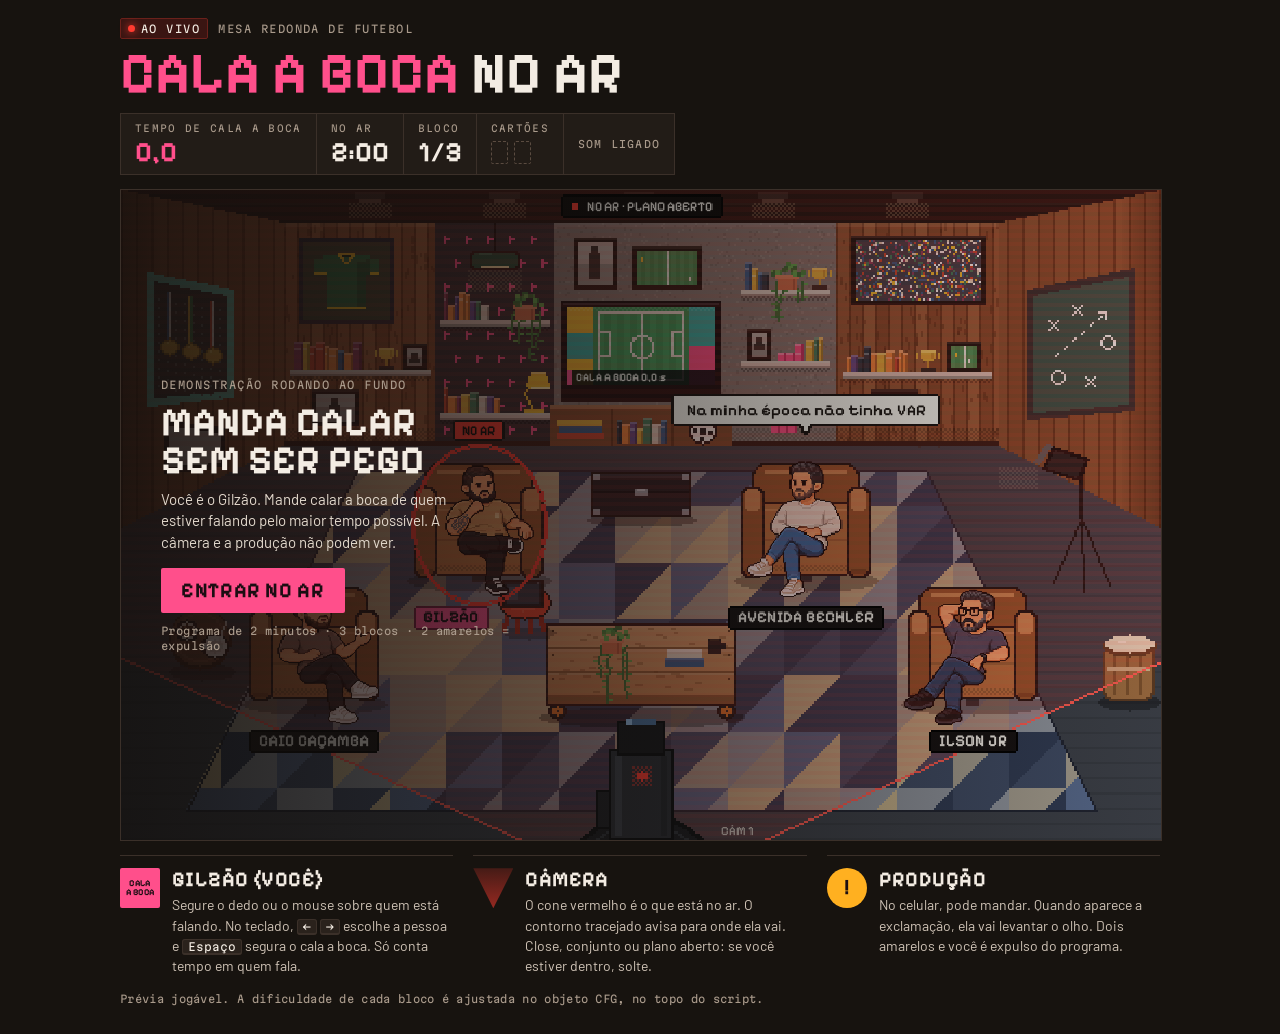
==== commit f024bc72: "Adapta personagens à referência visual com sprites detalhados" ====
--- a/index.html
+++ b/index.html
@@ -1,1285 +1,1314 @@
-<!doctype html>
-<html lang="pt-BR">
-<head>
-<meta charset="utf-8">
-<meta name="viewport" content="width=device-width,initial-scale=1,viewport-fit=cover">
-<style>:root{color-scheme:dark}body{margin:0}[hidden]{display:none!important}img{max-width:100%}</style>
-</head>
-<body>
-<title>Cala a Boca no Ar</title>
-<meta name="claude:viewport-fit-sides" content="cover">
-<link rel="preconnect" href="https://fonts.googleapis.com">
-<link rel="preconnect" href="https://fonts.gstatic.com" crossorigin>
-<link rel="stylesheet" href="https://fonts.googleapis.com/css2?family=Barlow:wght@400;600;700&family=Martian+Mono:wght@400;600&family=Pixelify+Sans:wght@400;500;600;700&display=swap">
-<style>
-/* Layout: transmissão ao vivo — barra de placar no topo, o estúdio como monitor de programa, legenda de leitura embaixo */
-:root{
-  --bg:#17130f;
-  --panel:#221c17;
-  --line:#3b3029;
-  --fg:#f3ece3;
-  --muted:#a99a8b;
-  --pink:#ff4f8b;
-  --tally:#ff3b30;
-  --amber:#ffb020;
-  --card-y:#f6cf35;
-  --card-r:#e3261b;
-  --f-display:"Pixelify Sans","Arial Narrow",Impact,sans-serif;
-  --f-body:"Barlow","Helvetica Neue",Arial,sans-serif;
-  --f-mono:"Martian Mono",ui-monospace,SFMono-Regular,Menlo,monospace;
-  color-scheme:dark;
-}
-body{
-  background:var(--bg);color:var(--fg);font-family:var(--f-body);font-size:15px;line-height:1.45;
-  padding-left:max(16px,env(safe-area-inset-left,0px));
-  padding-right:max(16px,env(safe-area-inset-right,0px));
-  padding-block:18px 28px;
-}
-.wrap{max-width:1040px;margin:0 auto;display:flex;flex-direction:column;gap:14px}
-.bar{display:flex;flex-wrap:wrap;align-items:flex-end;justify-content:space-between;gap:12px 24px}
-.marca{min-width:0}
-.eyebrow{font-family:var(--f-mono);font-size:10.5px;letter-spacing:.14em;text-transform:uppercase;color:var(--muted);margin:0;display:flex;align-items:center;gap:10px;flex-wrap:wrap}
-.vivo{display:inline-flex;align-items:center;gap:6px;color:var(--fg);background:#3a1512;border:1px solid #6b211b;padding:2px 7px;border-radius:2px}
-.vivo::before{content:"";width:7px;height:7px;border-radius:50%;background:var(--tally);box-shadow:0 0 8px var(--tally);animation:pisca 1.2s steps(2) infinite}
-@keyframes pisca{50%{opacity:.25}}
-.titulo{font-family:var(--f-display);font-weight:700;font-size:clamp(34px,6vw,58px);line-height:.92;letter-spacing:0;text-transform:uppercase;margin:8px 0 0;text-wrap:balance}
-.titulo span{color:var(--pink)}
-.placar{display:flex;flex-wrap:wrap;align-items:stretch;border:1px solid var(--line);background:var(--panel)}
-.stat{display:flex;flex-direction:column;gap:3px;padding:8px 14px;border-right:1px solid var(--line);min-width:0}
-.rot{font-family:var(--f-mono);font-size:9.5px;letter-spacing:.14em;text-transform:uppercase;color:var(--muted);white-space:nowrap}
-.val{font-family:var(--f-display);font-weight:700;font-size:28px;line-height:1;font-variant-numeric:tabular-nums}
-.val.cala{color:var(--pink);min-width:3.2ch}
-.val.relogio{min-width:3.4ch}
-.cartoes{display:flex;gap:6px;align-items:center;height:28px}
-.cartoes i{width:15px;height:21px;border-radius:2px;border:1.5px dashed #5a4b40;display:block}
-.cartoes i.amarelo{background:var(--card-y);border-color:var(--card-y);border-style:solid}
-.cartoes i.vermelho{background:var(--card-r);border-color:var(--card-r);border-style:solid}
-.som{appearance:none;border:0;background:transparent;color:var(--muted);font-family:var(--f-mono);font-size:10px;letter-spacing:.12em;text-transform:uppercase;padding:8px 14px;cursor:pointer}
-.som:hover{color:var(--fg)}
-:focus-visible{outline:2px solid var(--amber);outline-offset:2px}
-.palco{position:relative;width:100%;max-width:100%;aspect-ratio:16/10;background:#0c0a09;border:1px solid var(--line);overflow:hidden}
-#jogo{image-rendering:crisp-edges;image-rendering:pixelated;display:block;width:100%;height:100%;touch-action:none;cursor:crosshair;-webkit-user-select:none;user-select:none;-webkit-touch-callout:none}
-#jogo:focus-visible{outline-offset:-3px}
-.overlay[hidden],[hidden]{display:none!important}
-.overlay{position:absolute;inset:0;display:flex;align-items:center;justify-content:flex-start;padding:clamp(12px,4%,40px);background:linear-gradient(90deg,rgba(17,14,12,.86) 0%,rgba(17,14,12,.55) 45%,rgba(17,14,12,.08) 100%)}
-.cartaz{width:min(400px,100%);display:flex;flex-direction:column;gap:10px}
-.cartaz h2{font-family:var(--f-display);font-weight:700;font-size:40px;line-height:.95;text-transform:uppercase;margin:0;text-wrap:balance}
-.lead{margin:0;color:#e2d8cc;max-width:36ch}
-.btn{appearance:none;border:0;background:var(--pink);color:#1b0d12;font-family:var(--f-display);font-weight:700;font-size:21px;letter-spacing:.03em;text-transform:uppercase;padding:10px 20px;cursor:pointer;align-self:flex-start;border-radius:2px;margin-top:4px}
-.btn:hover{filter:brightness(1.08)}
-.dica{margin:0;font-family:var(--f-mono);font-size:10.5px;color:var(--muted);letter-spacing:.04em}
-.legenda{display:grid;grid-template-columns:repeat(3,minmax(0,1fr));gap:12px 20px}
-.item{display:grid;grid-template-columns:40px minmax(0,1fr);gap:4px 12px;align-content:start;padding-top:12px;border-top:1px solid var(--line)}
-.item h3{margin:0;font-family:var(--f-display);font-weight:700;font-size:21px;line-height:1.1;text-transform:uppercase;letter-spacing:.02em;grid-column:2}
-.item p{margin:0;color:#cfc3b6;grid-column:2;font-size:14px;max-width:44ch}
-.sw{grid-row:1 / span 2;width:40px;height:40px}
-.sw-voce{background:var(--pink);color:#1b0d12;font-family:var(--f-display);font-weight:700;font-size:9px;line-height:1;text-align:center;display:grid;place-items:center;border-radius:2px;letter-spacing:.03em}
-.sw-cam{background:linear-gradient(180deg,rgba(255,59,48,.2),rgba(255,59,48,.55));clip-path:polygon(0 0,100% 0,50% 100%);position:relative}
-.sw-prod{border-radius:50%;background:var(--amber);color:#1b0d12;display:grid;place-items:center;font-family:var(--f-display);font-weight:700;font-size:22px}
-kbd{font-family:var(--f-mono);font-size:11px;border:1px solid var(--line);border-bottom-width:2px;padding:0 5px;border-radius:3px;background:#2a221c;color:var(--fg)}
-.nota{font-family:var(--f-mono);font-size:10.5px;color:var(--muted);letter-spacing:.03em;margin:0}
-.sr{position:absolute;width:1px;height:1px;overflow:hidden;clip:rect(0 0 0 0);white-space:nowrap}
-@media (max-width:760px){
-  .legenda{grid-template-columns:1fr}
-}
-@media (max-width:620px){
-  .placar{width:100%}
-  .stat{padding:6px 10px;flex:1 1 auto}
-  .val{font-size:22px}
-  .overlay{justify-content:center;background:rgba(17,14,12,.72)}
-  .cartaz{gap:6px;align-items:flex-start}
-  .cartaz h2{font-size:28px}
-  .lead,.dica,.recorde{display:none}
-  .btn{font-size:18px;padding:8px 14px}
-}
-@media (prefers-reduced-motion:reduce){.vivo::before{animation:none}}
-</style>
-
-<div class="wrap">
-  <header class="bar">
-    <div class="marca">
-      <p class="eyebrow"><span class="vivo">Ao vivo</span> Mesa redonda de futebol</p>
-      <h1 class="titulo"><span>Cala a boca</span> no ar</h1>
-    </div>
-    <div class="placar">
-      <div class="stat"><span class="rot">Tempo de cala a boca</span><span class="val cala" id="vCala">0,0</span></div>
-      <div class="stat"><span class="rot">No ar</span><span class="val relogio" id="vRelogio">2:00</span></div>
-      <div class="stat"><span class="rot">Bloco</span><span class="val" id="vBloco">1/3</span></div>
-      <div class="stat"><span class="rot">Cartões</span><span class="cartoes" aria-label="Cartões recebidos"><i id="c1"></i><i id="c2"></i></span></div>
-      <button class="som" id="btnSom" type="button" aria-pressed="false">Som ligado</button>
-    </div>
-  </header>
-
-  <div class="palco">
-    <canvas id="jogo" tabindex="0" role="img" aria-label="Estúdio de mesa redonda visto do alto: Caio Caçamba, Gilzão, Avenida Bechler e Ilson Jr nas poltronas, a câmera embaixo e a produção entrando pelas laterais."></canvas>
-
-    <div class="overlay" id="telaInicio">
-      <div class="cartaz">
-        <p class="eyebrow">Demonstração rodando ao fundo</p>
-        <h2>Manda calar sem ser pego</h2>
-        <p class="lead">Você é o Gilzão. Mande calar a boca de quem estiver falando pelo maior tempo possível. A câmera e a produção não podem ver.</p>
-        <button class="btn" id="btnJogar" type="button">Entrar no ar</button>
-        <p class="dica">Programa de 2 minutos · 3 blocos · 2 amarelos = expulsão</p>
-      </div>
-    </div>
-
-    <div class="overlay" id="telaFim" hidden>
-      <div class="cartaz">
-        <p class="eyebrow" id="fimMotivo">Fim do programa</p>
-        <h2 id="fimTempo">0,0 s de cala a boca</h2>
-        <p class="lead" id="fimTitulo"></p>
-        <p class="dica recorde" id="fimRecorde"></p>
-        <button class="btn" id="btnDeNovo" type="button">Voltar ao ar</button>
-      </div>
-    </div>
-  </div>
-
-  <section class="legenda" aria-label="Como jogar">
-    <div class="item">
-      <span class="sw sw-voce" aria-hidden="true">CALA<br>A BOCA</span>
-      <h3>Gilzão (você)</h3>
-      <p>Segure o dedo ou o mouse sobre quem está falando. No teclado, <kbd>←</kbd> <kbd>→</kbd> escolhe a pessoa e <kbd>Espaço</kbd> segura o cala a boca. Só conta tempo em quem fala.</p>
-    </div>
-    <div class="item">
-      <span class="sw sw-cam" aria-hidden="true"></span>
-      <h3>Câmera</h3>
-      <p>O cone vermelho é o que está no ar. O contorno tracejado avisa para onde ela vai. Close, conjunto ou plano aberto: se você estiver dentro, solte.</p>
-    </div>
-    <div class="item">
-      <span class="sw sw-prod" aria-hidden="true">!</span>
-      <h3>Produção</h3>
-      <p>No celular, pode mandar. Quando aparece a exclamação, ela vai levantar o olho. Dois amarelos e você é expulso do programa.</p>
-    </div>
-  </section>
-
-  <p class="nota">Prévia jogável. A dificuldade de cada bloco é ajustada no objeto CFG, no topo do script.</p>
-  <p class="sr" id="aviso" aria-live="polite"></p>
-</div>
-
-<script>
-(() => {
-'use strict';
-
-/* =====================================================================
-   CONFIGURAÇÃO — cada par [início, fim] é interpolado pela dificuldade
-   d (0 → 1) ao longo do programa. É aqui que se ajusta o jogo.
-   ===================================================================== */
-const CFG = {
-  duracao: 120,              // segundos de programa
-  blocos: 3,
-  cartoesParaExpulsao: 2,    // 2º amarelo = vermelho
-  graca: 0.06,               // exposição tolerada antes do flagra (s)
-  invul: 1.6,                // proteção depois de um cartão (s)
-  congela: 1.4,              // pausa dramática do flagra (s)
-  cam: {
-    holdMin: [2.4, 0.8],     // quanto tempo a câmera segura um plano
-    holdMax: [4.0, 1.9],
-    aviso: [1.2, 0.35],      // contorno tracejado antes de mexer
-    velPan: [90, 150],       // graus por segundo no giro
-    chancePan: [0.2, 0.75],  // senão, corte seco
-    chanceVoce: [0.12, 0.34],// plano de reação em você
-    chanceAberto: [0.08, 0.22],
-    chanceFinta: [0, 0.4]    // avisa que vem em você e desvia
-  },
-  prod: {
-    foraMin: [8, 3.5], foraMax: [14, 7],
-    distraidoMin: [1.6, 0.7], distraidoMax: [3.4, 1.6],
-    aviso: [1.0, 0.4],       // tempo da exclamação
-    olhando: [1.4, 2.6],
-    olhadas: [1, 3]          // olhadas por visita
-  },
-  fala: { min: [2.6, 1.3], max: [4.6, 2.6], pausa: [0.7, 0.3] }
-};
-
-const W = 960, H = 600, DEG = Math.PI / 180;
-const CAM = { x: 480, y: 650 };
-const CHAVE = 'cala-a-boca-recorde';
-
-/* ---------- utilitários ---------- */
-const $ = s => document.querySelector(s);
-const rand = (a, b) => a + Math.random() * (b - a);
-const clamp = (v, a, b) => Math.max(a, Math.min(b, v));
-const lerp = (a, b, t) => a + (b - a) * t;
-const P = (par, d) => lerp(par[0], par[1], d);
-const pick = arr => arr[Math.floor(Math.random() * arr.length)];
-const easeOut = k => 1 - Math.pow(1 - k, 3);
-const easeIn = k => k * k * k;
-function angDiff(a, b) { let d = (a - b) % 360; if (d > 180) d -= 360; if (d < -180) d += 360; return d; }
-function mulberry32(a) { return function () { a |= 0; a = a + 0x6D2B79F5 | 0; let t = Math.imul(a ^ a >>> 15, 1 | a); t = t + Math.imul(t ^ t >>> 7, 61 | t) ^ t; return ((t ^ t >>> 14) >>> 0) / 4294967296; }; }
-function sortear(ops) { const s = ops.reduce((a, o) => a + o[1], 0); let r = Math.random() * s; for (const o of ops) { if ((r -= o[1]) <= 0) return o[0]; } return ops[ops.length - 1][0]; }
-function rr(g, x, y, w, h, r) { r = Math.min(r, w / 2, h / 2); g.beginPath(); g.moveTo(x + r, y); g.arcTo(x + w, y, x + w, y + h, r); g.arcTo(x + w, y + h, x, y + h, r); g.arcTo(x, y + h, x, y, r); g.arcTo(x, y, x + w, y, r); g.closePath(); }
-function poly(g, pts) { g.beginPath(); g.moveTo(pts[0][0], pts[0][1]); for (let i = 1; i < pts.length; i++) g.lineTo(pts[i][0], pts[i][1]); g.closePath(); }
-function circ(g, x, y, r) { g.beginPath(); g.arc(x, y, r, 0, Math.PI * 2); g.fill(); }
-function elip(g, x, y, rx, ry) { g.beginPath(); g.ellipse(x, y, rx, ry, 0, 0, Math.PI * 2); g.fill(); }
-const fmtNum = v => v.toFixed(1).replace('.', ',');
-const fmt = v => fmtNum(v) + ' s';
-function mmss(s) { s = Math.ceil(s); return Math.floor(s / 60) + ':' + String(s % 60).padStart(2, '0'); }
-
-/* ---------- elenco: A = Caio Caçamba, B = Gilzão (jogável), C = Avenida Bechler, D = Ilson Jr ---------- */
-const GENTE = {
-  A: { id: 'A', nome: 'Caio Caçamba', x: 178, y: 440, camisa: '#d9a62b', camisa2: '#b3861d', calca: '#2f3442', tenis: '#ece6dc', pele: '#c68a5c', cabelo: '#2b1a10', estilo: 'cacheado', roupa: 'tee', pernas: 'retas' },
-  B: { id: 'B', nome: 'Gilzão', x: 330, y: 326, camisa: '#1f9e93', camisa2: '#167870', calca: '#22252c', tenis: '#f4f4f4', pele: '#a8693f', cabelo: '#17110d', estilo: 'bone', roupa: 'moletom', pernas: 'retas' },
-  C: { id: 'C', nome: 'Avenida Bechler', x: 632, y: 326, camisa: '#2d3d6b', camisa2: '#223058', calca: '#4a6b8f', tenis: '#cbb9a1', pele: '#e0b08a', cabelo: '#4a3526', estilo: 'careca', roupa: 'polo', pernas: 'cruzadas' },
-  D: { id: 'D', nome: 'Ilson Jr', x: 786, y: 440, camisa: '#6b7a3a', camisa2: '#54602b', calca: '#3e5875', tenis: '#1f1f1f', pele: '#8a5634', cabelo: '#141010', estilo: 'coque', roupa: 'aberta', interna: '#e9e4da', pernas: 'cruzadas' }
-};
-const FALANTES = ['A', 'C', 'D'];
-const cabeca = p => ({ x: p.x, y: p.y - 54 });
-const FRASES = [
-  'Isso foi pênalti claro!', 'Na minha época não tinha VAR', 'Deixa eu terminar o raciocínio',
-  'Esse time não marca ninguém', 'Linha de cinco não dá, gente', 'O camisa 10 sumiu do jogo',
-  'Impedimento de meio metro!', 'Tem que botar o garoto', 'Escuta o que eu tô falando',
-  'Faltou intensidade, simples', 'O juiz apitou com medo', 'Esse lateral não volta'
-];
-
-/* ---------- planos de câmera ---------- */
-const angPara = (x, y) => Math.atan2(y - CAM.y, x - CAM.x) / DEG;
-const ANG = {};
-['A', 'B', 'C', 'D'].forEach(k => { ANG[k] = angPara(GENTE[k].x, GENTE[k].y - 30); });
-const MARGEM_B = 4.5;
-const PLANOS = {
-  A: { nome: 'Close no Caio Caçamba', ang: ANG.A, half: 8 },
-  B: { nome: 'Close no Gilzão', ang: ANG.B, half: 8 },
-  C: { nome: 'Close no Avenida Bechler', ang: ANG.C, half: 8 },
-  D: { nome: 'Close no Ilson Jr', ang: ANG.D, half: 8 },
-  AB: { nome: 'Conjunto Caio e Gilzão', ang: (ANG.A + ANG.B) / 2, half: Math.abs(ANG.A - ANG.B) / 2 + 8 },
-  BC: { nome: 'Conjunto Gilzão e Bechler', ang: (ANG.B + ANG.C) / 2, half: Math.abs(ANG.B - ANG.C) / 2 + 8 },
-  CD: { nome: 'Conjunto Bechler e Ilson', ang: (ANG.C + ANG.D) / 2, half: Math.abs(ANG.C - ANG.D) / 2 + 8 },
-  ABERTO: { nome: 'Plano aberto', ang: (ANG.A + ANG.D) / 2, half: Math.abs(ANG.A - ANG.D) / 2 + 14 }
-};
-Object.values(PLANOS).forEach(p => { p.pega = Math.abs(angDiff(p.ang, ANG.B)) < p.half + MARGEM_B; });
-
-/* ---------- estado ---------- */
-let T = 0;
-const jogo = { modo: 'demo', tempo: 0, congela: 0, bloco: 1, fx: [], recorde: 0, mudo: false };
-const jog = { alvo: 'C', segP: false, segK: false, ponteiro: null, travado: false, ativo: false, exp: 0, invul: 0, calaBoca: 0, cartoes: 0, demoCalaBoca: 0 };
-const fala = { quem: 'C', ultimo: 'C', t: 3, frase: FRASES[0], inicio: 0, pausa: false };
-const cam = { ang: PLANOS.ABERTO.ang, half: PLANOS.ABERTO.half, plano: 'ABERTO', estado: 'hold', t: 2, alvo: null, corte: false, fintaEm: null, fintou: 0, flash: 0, angIni: 0, halfIni: 0, prog: 0, dur: 1 };
-const prod = { estado: 'fora', t: 4, lado: 'E', x: -80, y: 590, olhadas: 0 };
-
-const cameraPegaVoce = () => Math.abs(angDiff(cam.ang, ANG.B)) < cam.half + MARGEM_B;
-const emJogo = () => jogo.modo === 'jogando' || jogo.modo === 'flagra';
-
-/* ---------- quem fala ---------- */
-function novaFrase() { let f; do { f = pick(FRASES); } while (f === fala.frase); return f; }
-function falaUpdate(dt, d) {
-  fala.t -= dt;
-  if (fala.t > 0) return;
-  if (!fala.pausa) {
-    fala.pausa = true; fala.ultimo = fala.quem; fala.quem = null; fala.t = P(CFG.fala.pausa, d);
-  } else {
-    fala.pausa = false;
-    fala.quem = pick(FALANTES.filter(k => k !== fala.ultimo));
-    fala.frase = novaFrase(); fala.inicio = T;
-    fala.t = rand(P(CFG.fala.min, d), P(CFG.fala.max, d));
-  }
-}
-
-/* ---------- direção de câmera ---------- */
-function escolherPlano(d) {
-  const r = Math.random(), pv = P(CFG.cam.chanceVoce, d), pa = P(CFG.cam.chanceAberto, d);
-  if (r < pv) return sortear([['B', .5], ['AB', .25], ['BC', .25]]);
-  if (r < pv + pa) return 'ABERTO';
-  switch (fala.quem) {
-    case 'A': return sortear([['A', .6], ['AB', .4]]);
-    case 'C': return sortear([['C', .6], ['CD', .25], ['BC', .15]]);
-    case 'D': return sortear([['D', .65], ['CD', .35]]);
-    default: return sortear([['ABERTO', .4], ['A', .2], ['C', .2], ['D', .2]]);
-  }
-}
-function planoSeguro(evitar) {
-  if (fala.quem && !PLANOS[fala.quem].pega && fala.quem !== evitar && fala.quem !== cam.plano) return fala.quem;
-  return pick(['A', 'C', 'D', 'CD'].filter(k => k !== evitar && k !== cam.plano));
-}
-const tempoHold = (k, d) => rand(P(CFG.cam.holdMin, d), P(CFG.cam.holdMax, d)) * (PLANOS[k].pega ? 0.6 : 1);
-function duracaoGiro(d) {
-  const p = PLANOS[cam.alvo];
-  return Math.max(0.25, Math.max(Math.abs(angDiff(p.ang, cam.ang)), Math.abs(p.half - cam.half) * 0.8) / P(CFG.cam.velPan, d));
-}
-function camUpdate(dt, d) {
-  if (cam.fintou > 0) cam.fintou -= dt;
-  if (cam.estado === 'hold') {
-    cam.t -= dt; if (cam.t > 0) return;
-    const k = escolherPlano(d);
-    if (k === cam.plano) { cam.t = 0.8; return; }
-    cam.alvo = k; cam.estado = 'aviso'; cam.t = P(CFG.cam.aviso, d);
-    cam.corte = Math.random() > P(CFG.cam.chancePan, d);
-    cam.fintaEm = (PLANOS[k].pega && Math.random() < P(CFG.cam.chanceFinta, d)) ? rand(0.3, 0.6) : null;
-  } else if (cam.estado === 'aviso') {
-    cam.t -= dt; if (cam.t > 0) return;
-    if (cam.corte) {
-      if (cam.fintaEm !== null) { cam.alvo = planoSeguro(cam.alvo); cam.fintaEm = null; cam.fintou = 1.2; }
-      const p = PLANOS[cam.alvo];
-      cam.ang = p.ang; cam.half = p.half; cam.plano = cam.alvo; cam.estado = 'hold'; cam.t = tempoHold(cam.alvo, d); cam.flash = 0.18;
-    } else {
-      cam.estado = 'move'; cam.angIni = cam.ang; cam.halfIni = cam.half; cam.prog = 0; cam.dur = duracaoGiro(d);
-    }
-  } else if (cam.estado === 'move') {
-    cam.prog = Math.min(1, cam.prog + dt / cam.dur);
-    const k = cam.prog, e = k < .5 ? 2 * k * k : 1 - Math.pow(-2 * k + 2, 2) / 2;
-    const p = PLANOS[cam.alvo];
-    cam.ang = cam.angIni + angDiff(p.ang, cam.angIni) * e;
-    cam.half = cam.halfIni + (p.half - cam.halfIni) * e;
-    if (cam.fintaEm !== null && cam.prog >= cam.fintaEm) {
-      cam.fintaEm = null; cam.fintou = 1.2;
-      cam.alvo = planoSeguro(cam.alvo);
-      cam.angIni = cam.ang; cam.halfIni = cam.half; cam.prog = 0; cam.dur = duracaoGiro(d);
-      return;
-    }
-    if (cam.prog >= 1) { cam.plano = cam.alvo; cam.estado = 'hold'; cam.t = tempoHold(cam.alvo, d); }
-  }
-}
-
-/* ---------- produção ---------- */
-function prodUpdate(dt, d) {
-  prod.t -= dt;
-  const casa = prod.lado === 'E' ? 84 : 876, fora = prod.lado === 'E' ? -80 : 1040;
-  switch (prod.estado) {
-    case 'fora':
-      if (prod.t <= 0) {
-        prod.lado = Math.random() < .5 ? 'E' : 'D';
-        prod.x = prod.lado === 'E' ? -80 : 1040;
-        prod.estado = 'entrando'; prod.t = 0.7;
-        prod.olhadas = Math.max(1, Math.round(rand(1, P(CFG.prod.olhadas, d))));
-      }
-      break;
-    case 'entrando':
-      prod.x = lerp(fora, casa, easeOut(1 - Math.max(0, prod.t) / 0.7));
-      if (prod.t <= 0) { prod.x = casa; prod.estado = 'distraido'; prod.t = rand(P(CFG.prod.distraidoMin, d), P(CFG.prod.distraidoMax, d)); }
-      break;
-    case 'distraido':
-      if (prod.t <= 0) { prod.estado = 'aviso'; prod.t = P(CFG.prod.aviso, d); }
-      break;
-    case 'aviso':
-      if (prod.t <= 0) { const o = P(CFG.prod.olhando, d); prod.estado = 'olhando'; prod.t = rand(o * .75, o * 1.2); }
-      break;
-    case 'olhando':
-      if (prod.t <= 0) {
-        prod.olhadas--;
-        if (prod.olhadas > 0) { prod.estado = 'distraido'; prod.t = rand(P(CFG.prod.distraidoMin, d), P(CFG.prod.distraidoMax, d)); }
-        else { prod.estado = 'saindo'; prod.t = 0.7; }
-      }
-      break;
-    case 'saindo':
-      prod.x = lerp(casa, fora, easeIn(1 - Math.max(0, prod.t) / 0.7));
-      if (prod.t <= 0) { prod.estado = 'fora'; prod.t = rand(P(CFG.prod.foraMin, d), P(CFG.prod.foraMax, d)); }
-      break;
-  }
-}
-
-/* ---------- regras ---------- */
-const BLOCOS = { 1: ['1º bloco', 'A câmera acompanha quem fala'], 2: ['2º bloco', 'A câmera começa a girar'], 3: ['3º bloco', 'Câmera nervosa, produção de olho'] };
-function banner(b) { jogo.fx.push({ tipo: 'banner', t: 0, dur: 2.6, b }); }
-function avisar(txt) { const el = $('#aviso'); if (el) el.textContent = txt; }
-
-function flagra(quem) {
-  jog.cartoes++; jog.travado = true; jog.ativo = false; jog.exp = 0; jog.invul = CFG.invul;
-  jogo.modo = 'flagra'; jogo.congela = CFG.congela;
-  const verm = jog.cartoes >= CFG.cartoesParaExpulsao;
-  jogo.fx.push({ tipo: 'flagra', t: 0, dur: CFG.congela + 0.35, quem, verm });
-  somCalaBoca(false); apito(verm);
-  avisar((verm ? 'Cartão vermelho. ' : 'Cartão amarelo. ') + (quem === 'camera' ? 'A câmera pegou o Gilzão.' : 'A produção viu o Gilzão.'));
-}
-
-function titulo(s) {
-  if (s < 8) return 'Ficou só olhando. A mesa falou à vontade.';
-  if (s < 20) return 'Cala a boca tímido. Dá para arriscar mais quando a câmera está nos outros.';
-  if (s < 40) return 'Cala a boca de titular. A produção nem desconfiou.';
-  return 'Camisa 10 do cala a boca. Ninguém terminou uma frase.';
-}
-function fim(motivo) {
-  jogo.modo = 'fim'; somCalaBoca(false); jog.ativo = false; jog.segP = jog.segK = false;
-  const s = jog.calaBoca, novo = s > jogo.recorde + 0.05;
-  if (novo) { jogo.recorde = s; try { localStorage.setItem(CHAVE, String(s)); } catch (_) {} }
-  $('#fimMotivo').textContent = motivo === 'expulso' ? 'Expulso do programa' : 'Fim do programa';
-  $('#fimTempo').textContent = fmt(s) + ' de cala a boca';
-  $('#fimTitulo').textContent = titulo(s);
-  $('#fimRecorde').textContent = novo ? 'Novo recorde neste aparelho.' : 'Recorde neste aparelho: ' + fmt(jogo.recorde);
-  $('#telaFim').hidden = false;
-  avisar('Fim. ' + fmt(s) + ' de cala a boca.');
-  $('#btnDeNovo').focus({ preventScroll: true });
-}
-
-function comecar() {
-  iniciarAudio();
-  jogo.modo = 'jogando'; jogo.tempo = 0; jogo.bloco = 1; jogo.fx = [];
-  Object.assign(jog, { alvo: 'C', segP: false, segK: false, ponteiro: null, travado: false, ativo: false, exp: 0, invul: 1.2, calaBoca: 0, cartoes: 0 });
-  Object.assign(fala, { quem: 'C', ultimo: 'C', t: 3.4, frase: novaFrase(), inicio: T, pausa: false });
-  const p = PLANOS.C;
-  Object.assign(cam, { ang: p.ang, half: p.half, plano: 'C', estado: 'hold', t: 3.2, alvo: null, fintaEm: null, fintou: 0, flash: 0 });
-  Object.assign(prod, { estado: 'fora', t: rand(7, 10), lado: 'E', x: -80 });
-  banner(1);
-  $('#telaInicio').hidden = true; $('#telaFim').hidden = true;
-  canvas.focus({ preventScroll: true });
-}
-
-function update(dt) {
-  T += dt;
-  for (const f of jogo.fx) f.t += dt;
-  jogo.fx = jogo.fx.filter(f => f.t < f.dur);
-  if (cam.flash > 0) cam.flash = Math.max(0, cam.flash - dt);
-
-  if (jogo.modo === 'flagra') {
-    jogo.congela -= dt;
-    if (jogo.congela <= 0) { if (jog.cartoes >= CFG.cartoesParaExpulsao) fim('expulso'); else jogo.modo = 'jogando'; }
-    return;
-  }
-  const jogando = jogo.modo === 'jogando';
-  const d = jogando ? Math.min(1, jogo.tempo / CFG.duracao) : 0.35;
-  falaUpdate(dt, d); camUpdate(dt, d); prodUpdate(dt, d);
-  const camPega = cameraPegaVoce(), prodPega = prod.estado === 'olhando';
-
-  if (jogando) {
-    jogo.tempo += dt;
-    const b = Math.min(CFG.blocos, Math.floor(jogo.tempo / (CFG.duracao / CFG.blocos)) + 1);
-    if (b !== jogo.bloco) { jogo.bloco = b; banner(b); }
-    if (jog.invul > 0) jog.invul -= dt;
-    jog.ativo = (jog.segP || jog.segK) && !jog.travado;
-    if (jog.ativo && (camPega || prodPega) && jog.invul <= 0) {
-      jog.exp += dt;
-      if (jog.exp >= CFG.graca) { flagra(camPega ? 'camera' : 'producao'); return; }
-    } else jog.exp = 0;
-    if (jog.ativo && fala.quem === jog.alvo) jog.calaBoca += dt;
-    somCalaBoca(jog.ativo);
-    if (jogo.tempo >= CFG.duracao) fim('fim');
-  } else {
-    // demonstração: o personagem joga sozinho atrás da tela de início
-    if (fala.quem) jog.alvo = fala.quem;
-    const vemAi = cam.estado !== 'hold' && cam.alvo && PLANOS[cam.alvo].pega;
-    const perto = Math.abs(angDiff(cam.ang, ANG.B)) < cam.half + 18;
-    jog.ativo = !!fala.quem && !camPega && !prodPega && prod.estado !== 'aviso' && !vemAi && !perto;
-    if (jog.ativo) jog.demoCalaBoca += dt;
-  }
-}
-
-/* ---------- áudio (só depois do primeiro clique) ----------
-   As vozes "cala a boca" ficam em window.VOZES_CALA_A_BOCA (mp3 em base64,
-   no último <script> do arquivo). Enquanto o jogador segura, elas tocam em
-   sequência aleatória; ao soltar, a fala é cortada com um fade curto. */
-let ac = null, master = null;
-const vozes = [];
-function b64ParaBuffer(b64) { const bin = atob(b64), u = new Uint8Array(bin.length); for (let i = 0; i < bin.length; i++) u[i] = bin.charCodeAt(i); return u.buffer; }
-function decodificar(buf) { return new Promise((ok, erro) => { const p = ac.decodeAudioData(buf, ok, erro); if (p && p.then) p.then(ok, erro); }); }
-function iniciarAudio() {
-  if (ac) { if (ac.resume) { const r = ac.resume(); if (r && r.catch) r.catch(() => {}); } return; }
-  try {
-    ac = new (window.AudioContext || window.webkitAudioContext)();
-    master = ac.createGain(); master.gain.value = jogo.mudo ? 0 : 0.9; master.connect(ac.destination);
-    (window.VOZES_CALA_A_BOCA || []).forEach(b64 => { decodificar(b64ParaBuffer(b64)).then(b => vozes.push(b)).catch(() => {}); });
-  } catch (_) { ac = null; }
-}
-let vozAtual = null, ultimaVoz = -1, falandoVoz = false;
-function tocarVoz() {
-  if (!ac || !vozes.length || !falandoVoz || vozAtual) return;
-  let i; do { i = Math.floor(Math.random() * vozes.length); } while (vozes.length > 1 && i === ultimaVoz);
-  ultimaVoz = i;
-  const src = ac.createBufferSource(), g = ac.createGain();
-  src.buffer = vozes[i]; src.playbackRate.value = rand(0.97, 1.05);
-  src.connect(g); g.connect(master);
-  const atual = { src, g };
-  src.onended = () => { if (vozAtual === atual) { vozAtual = null; if (falandoVoz) setTimeout(tocarVoz, 70); } };
-  vozAtual = atual; src.start();
-}
-function somCalaBoca(on) {
-  if (on === falandoVoz) return;
-  falandoVoz = on;
-  if (on) { tocarVoz(); return; }
-  if (vozAtual && ac) {
-    const { src, g } = vozAtual; vozAtual = null;
-    const t = ac.currentTime; g.gain.setTargetAtTime(0, t, 0.03);
-    try { src.stop(t + 0.15); } catch (_) {}
-  }
-}
-function apito(longo) {
-  if (!ac) return;
-  const t0 = ac.currentTime;
-  [[0, 0.2], [0.3, longo ? 0.75 : 0.45]].forEach(([off, dur]) => {
-    const o = ac.createOscillator(), lfo = ac.createOscillator(), lg = ac.createGain(), g = ac.createGain();
-    o.type = 'sine'; o.frequency.value = 2900; lfo.frequency.value = 28; lg.gain.value = 90;
-    lfo.connect(lg); lg.connect(o.frequency);
-    g.gain.setValueAtTime(0, t0 + off); g.gain.linearRampToValueAtTime(0.18, t0 + off + 0.02);
-    g.gain.setValueAtTime(0.18, t0 + off + dur - 0.05); g.gain.linearRampToValueAtTime(0, t0 + off + dur);
-    o.connect(g); g.connect(master);
-    o.start(t0 + off); lfo.start(t0 + off); o.stop(t0 + off + dur + 0.05); lfo.stop(t0 + off + dur + 0.05);
-  });
-}
-function setMudo(m) {
-  jogo.mudo = m;
-  if (master) master.gain.value = m ? 0 : 0.9;
-  const b = $('#btnSom'); b.textContent = m ? 'Som desligado' : 'Som ligado'; b.setAttribute('aria-pressed', String(m));
-}
-
-/* =====================================================================
-   DESENHO EM PIXEL ART
-   Cenário e personagens são desenhados num buffer de 480×300 pixels
-   (metade da grade lógica 960×600 usada pelas regras) e ampliados sem
-   suavização. Textos, etiquetas e balões vão por cima em alta resolução.
-   ===================================================================== */
-const canvas = $('#jogo');
-const ctx = canvas.getContext('2d');
-const PW = 480, PH = 300;
-const pxCv = document.createElement('canvas'); pxCv.width = PW; pxCv.height = PH;
-const pc = pxCv.getContext('2d');
-let fundoPx = null;
-const bx = v => Math.round(v / 2);           // coordenada lógica → pixel
-const CAMx = bx(CAM.x), CAMy = bx(CAM.y);
-const FONTE = '"Pixelify Sans", ui-monospace, monospace';
-const CONTORNO = '#1a1210';
-
-/* ---------- primitivas de pixel ---------- */
-function R(g, x, y, w, h, c) { g.fillStyle = c; g.fillRect(Math.round(x), Math.round(y), Math.round(w), Math.round(h)); }
-function disco(g, cx, cy, r, c) {
-  g.fillStyle = c; cx = Math.round(cx); cy = Math.round(cy);
-  for (let dy = -r; dy <= r; dy++) { const w = Math.floor(Math.sqrt(r * r - dy * dy) + 0.35); g.fillRect(cx - w, cy + dy, 2 * w + 1, 1); }
-}
-function oval(g, cx, cy, rx, ry, c) {
-  g.fillStyle = c; cx = Math.round(cx); cy = Math.round(cy);
-  for (let dy = -ry; dy <= ry; dy++) { const w = Math.floor(rx * Math.sqrt(Math.max(0, 1 - (dy * dy) / (ry * ry))) + 0.35); g.fillRect(cx - w, cy + dy, 2 * w + 1, 1); }
-}
-function bloco(g, x, y, w, h, r, c) {   // retângulo com cantos arredondados em degraus
-  g.fillStyle = c; x = Math.round(x); y = Math.round(y);
-  for (let i = 0; i < h; i++) {
-    const j = Math.min(i, h - 1 - i); let ins = 0;
-    if (j < r) { const k = r - j - 0.5; ins = Math.round(r - Math.sqrt(r * r - k * k)); }
-    g.fillRect(x + ins, y + i, w - 2 * ins, 1);
-  }
-}
-function linha(g, x0, y0, x1, y1, c, tr = 0, fase = 0) {   // Bresenham, com tracejado opcional
-  x0 = Math.round(x0); y0 = Math.round(y0); x1 = Math.round(x1); y1 = Math.round(y1);
-  const dx = Math.abs(x1 - x0), sx = x0 < x1 ? 1 : -1, dy = -Math.abs(y1 - y0), sy = y0 < y1 ? 1 : -1;
-  let err = dx + dy; g.fillStyle = c;
-  for (let i = 0; i < 4000; i++) {
-    if (!tr || ((i + fase) % (2 * tr)) < tr) g.fillRect(x0, y0, 1, 1);
-    if (x0 === x1 && y0 === y1) break;
-    const e2 = 2 * err; if (e2 >= dy) { err += dy; x0 += sx; } if (e2 <= dx) { err += dx; y0 += sy; }
-  }
-}
-function grosso(g, x0, y0, x1, y1, w, c) {
-  const n = Math.max(1, Math.round(Math.max(Math.abs(x1 - x0), Math.abs(y1 - y0)))), h = Math.floor(w / 2);
-  g.fillStyle = c;
-  for (let i = 0; i <= n; i++) { const t = i / n; g.fillRect(Math.round(x0 + (x1 - x0) * t) - h, Math.round(y0 + (y1 - y0) * t) - h, w, w); }
-}
-function poligono(g, pts, c) {   // polígono convexo preenchido por varredura
-  let y0 = Infinity, y1 = -Infinity;
-  for (const q of pts) { y0 = Math.min(y0, q[1]); y1 = Math.max(y1, q[1]); }
-  g.fillStyle = c;
-  for (let y = Math.floor(y0); y <= Math.ceil(y1); y++) {
-    const yy = y + 0.5; let xa = Infinity, xb = -Infinity;
-    for (let i = 0; i < pts.length; i++) {
-      const a = pts[i], b = pts[(i + 1) % pts.length];
-      if (yy >= Math.min(a[1], b[1]) && yy < Math.max(a[1], b[1])) { const x = a[0] + (yy - a[1]) * (b[0] - a[0]) / (b[1] - a[1]); xa = Math.min(xa, x); xb = Math.max(xb, x); }
-    }
-    if (xa < xb) { const l = Math.round(xa), r = Math.round(xb); if (r > l) g.fillRect(l, y, r - l, 1); }
-  }
-}
-function pontos(g, x, y, w, h, c, fase = 0) {   // xadrez de pixels (sombra/brilho)
-  g.fillStyle = c; x = Math.round(x); y = Math.round(y);
-  for (let j = 0; j < h; j++) for (let i = (j + fase) & 1; i < w; i += 2) g.fillRect(x + i, y + j, 1, 1);
-}
-function aro(g, cx, cy, rx, ry, c, tr = 0, fase = 0) {   // contorno de elipse
-  const n = Math.ceil((rx + ry) * 3.2); g.fillStyle = c;
-  for (let i = 0; i < n; i++) {
-    if (tr && ((i + fase) % (2 * tr)) >= tr) continue;
-    const a = i / n * Math.PI * 2;
-    g.fillRect(Math.round(cx + Math.cos(a) * rx), Math.round(cy + Math.sin(a) * ry), 1, 1);
-  }
-}
-function tom(hex, f) {
-  const n = parseInt(hex.slice(1), 16); let r = n >> 16 & 255, g = n >> 8 & 255, b = n & 255;
-  if (f < 1) { r *= f; g *= f; b *= f; } else { const k = f - 1; r += (255 - r) * k; g += (255 - g) * k; b += (255 - b) * k; }
-  return '#' + [r, g, b].map(v => Math.round(Math.max(0, Math.min(255, v))).toString(16).padStart(2, '0')).join('');
-}
-function contornar(cv, cor) {   // contorno de 1 pixel em volta de tudo que não é transparente
-  const g = cv.getContext('2d'), w = cv.width, h = cv.height;
-  const im = g.getImageData(0, 0, w, h), d = im.data, out = new Uint8ClampedArray(d);
-  const n = parseInt(cor.slice(1), 16), cr = n >> 16 & 255, cg = n >> 8 & 255, cb = n & 255;
-  for (let y = 0; y < h; y++) for (let x = 0; x < w; x++) {
-    const i = (y * w + x) * 4; if (d[i + 3] > 0) continue;
-    if ((x > 0 && d[i - 1] > 0) || (x < w - 1 && d[i + 7] > 0) || (y > 0 && d[i - w * 4 + 3] > 0) || (y < h - 1 && d[i + w * 4 + 3] > 0)) {
-      out[i] = cr; out[i + 1] = cg; out[i + 2] = cb; out[i + 3] = 255;
-    }
-  }
-  im.data.set(out); g.putImageData(im, 0, 0); return cv;
-}
-
-/* ---------- personagens (sprites gerados e guardados em cache) ---------- */
-const SW = 72, SH = 92, AX = 36, AY = 60;   // tamanho do sprite e ponto de ancoragem (centro do assento)
-const cacheSpr = new Map();
-function tenis(g, x, y, c) { R(g, x, y, 8, 4, c); R(g, x + 1, y, 6, 1, tom(c, 1.15)); R(g, x + 3, y + 1, 2, 1, tom(c, .7)); R(g, x, y + 3, 8, 1, tom(c, .6)); }
-function tenisLado(g, x, y, c) { bloco(g, x, y, 10, 5, 2, c); R(g, x + 2, y, 6, 1, tom(c, 1.15)); R(g, x, y + 4, 10, 1, tom(c, .6)); R(g, x + 5, y + 1, 1, 2, tom(c, .7)); }
-
-function personagemSprite(pe, e) {
-  const chave = pe.id + '|' + e.olhar + '|' + e.boca + '|' + (e.cala ? 1 : 0) + '|' + e.gesto;
-  const pronto = cacheSpr.get(chave); if (pronto) return pronto;
-  const cv = document.createElement('canvas'); cv.width = SW; cv.height = SH;
-  const g = cv.getContext('2d'), x = AX, y = AY;
-  const pele = pe.pele, peleS = tom(pe.pele, .8), peleL = tom(pe.pele, 1.12);
-  const cam1 = pe.camisa, camS = pe.camisa2, camL = tom(pe.camisa, 1.2);
-  const calca = pe.calca, calcaS = tom(pe.calca, .72), calcaL = tom(pe.calca, 1.25);
-  const mangaLonga = pe.roupa === 'moletom' || pe.roupa === 'aberta';
-
-  // pernas
-  if (pe.pernas === 'cruzadas') {
-    R(g, x - 8, y + 3, 7, 16, calca); R(g, x - 8, y + 3, 1, 16, calcaL); R(g, x - 2, y + 3, 1, 16, calcaS);
-    tenis(g, x - 9, y + 19, pe.tenis);
-    grosso(g, x + 4, y + 7, x - 6, y + 12, 7, calcaS);
-    grosso(g, x + 4, y + 5, x - 6, y + 10, 6, calca);
-    grosso(g, x - 7, y + 11, x - 14, y + 16, 6, calca);
-    linha(g, x + 2, y + 3, x - 8, y + 8, calcaL);
-    tenisLado(g, x - 24, y + 14, pe.tenis);
-  } else {
-    for (const lx of [x - 8, x + 1]) {
-      R(g, lx, y + 3, 7, 16, calca); R(g, lx, y + 3, 1, 16, calcaL); R(g, lx + 6, y + 3, 1, 16, calcaS); R(g, lx + 1, y + 9, 5, 1, calcaL);
-    }
-    tenis(g, x - 9, y + 19, pe.tenis); tenis(g, x + 1, y + 19, pe.tenis);
-  }
-
-  // tronco
-  if (pe.roupa === 'moletom') bloco(g, x - 8, y - 21, 17, 6, 2, camS);   // capuz
-  bloco(g, x - 11, y - 17, 23, 23, 4, cam1);
-  R(g, x + 7, y - 14, 3, 18, camS); R(g, x - 10, y - 14, 2, 16, camL);
-  R(g, x - 5, y - 2, 1, 3, camS); R(g, x + 3, y - 7, 1, 3, camS);
-  switch (pe.roupa) {
-    case 'tee':
-      R(g, x - 3, y - 17, 7, 2, peleS); R(g, x - 2, y - 15, 5, 1, peleS); R(g, x - 6, y - 17, 1, 1, camS); R(g, x + 6, y - 17, 1, 1, camS); break;
-    case 'moletom':
-      R(g, x - 3, y - 17, 7, 2, camS); R(g, x - 3, y - 15, 1, 6, '#f2efe8'); R(g, x + 3, y - 15, 1, 6, '#f2efe8');
-      R(g, x - 6, y - 3, 13, 1, camS); R(g, x - 6, y - 3, 1, 6, camS); R(g, x + 6, y - 3, 1, 6, camS); break;
-    case 'polo':
-      R(g, x - 5, y - 18, 4, 2, camL); R(g, x + 2, y - 18, 4, 2, camL); R(g, x - 1, y - 17, 3, 2, peleS);
-      R(g, x, y - 15, 1, 6, camS); R(g, x - 1, y - 13, 1, 1, '#e9e4da'); R(g, x - 1, y - 10, 1, 1, '#e9e4da'); break;
-    case 'aberta':
-      R(g, x - 4, y - 17, 9, 22, pe.interna); R(g, x - 2, y - 17, 5, 2, peleS); R(g, x + 2, y - 14, 1, 16, tom(pe.interna, .85));
-      R(g, x - 5, y - 17, 1, 22, camS); R(g, x + 5, y - 17, 1, 22, camS); R(g, x - 9, y - 11, 3, 3, camS); break;
-  }
-
-  // braços apoiados
-  const braco = lado => {
-    const ax = lado < 0 ? x - 15 : x + 11, cor = lado < 0 ? cam1 : camS;
-    if (mangaLonga) { R(g, ax, y - 15, 5, 14, cor); R(g, ax, y - 2, 5, 1, tom(cam1, .65)); }
-    else { R(g, ax, y - 15, 5, 6, cor); R(g, ax + (lado < 0 ? 0 : 1), y - 9, 4, 8, lado < 0 ? pele : peleS); }
-    bloco(g, ax - (lado < 0 ? 1 : 0), y - 1, 6, 4, 1, pele); R(g, ax + (lado < 0 ? 0 : 4), y + 1, 1, 2, peleS);
-  };
-  if (!e.gesto) braco(-1);
-  if (!e.cala) braco(1);
-  if (e.gesto) {   // quem fala gesticula com a mão do lado esquerdo da tela
-    R(g, x - 15, y - 15, 5, 8, cam1);
-    const hxg = x - 20, hyg = y - (e.gesto === 1 ? 13 : 18);
-    grosso(g, x - 13, y - 8, hxg + 2, hyg + 3, 4, mangaLonga ? cam1 : pele);
-    bloco(g, hxg - 1, hyg - 2, 6, 5, 1, pele); R(g, hxg - 2, hyg - 1, 1, 3, pele); R(g, hxg + 4, hyg, 1, 2, peleS);
-  }
-
-  // cabeça
-  const hx = x, hy = y - 27, o = e.olhar, ex = hx + o;
-  R(g, hx - 2, hy + 7, 5, 4, peleS);
-  if (pe.estilo === 'cacheado') for (const [cx, cy] of [[-7, -6], [-4, -9], [0, -10], [4, -9], [7, -6], [-8, -2], [8, -2]]) disco(g, hx + cx, hy + cy, 3, pe.cabelo);
-  if (pe.estilo === 'coque') { disco(g, hx, hy - 12, 3, pe.cabelo); R(g, hx - 1, hy - 14, 2, 1, tom(pe.cabelo, 1.6)); }
-  R(g, hx - 9, hy - 1, 2, 4, pele); R(g, hx + 8, hy - 1, 2, 4, peleS); R(g, hx - 8, hy, 1, 2, peleS);
-  bloco(g, hx - 7, hy - 8, 15, 16, 4, pele);
-  R(g, hx + 5, hy - 5, 2, 10, peleS); R(g, hx - 4, hy + 7, 9, 1, peleS); R(g, hx - 5, hy - 6, 2, 2, peleL);
-  switch (pe.estilo) {
-    case 'cacheado':
-      bloco(g, hx - 8, hy - 10, 17, 6, 2, pe.cabelo);
-      for (const cx of [-6, -3, 1, 4]) R(g, hx + cx, hy - 4, 2, 1, pe.cabelo);
-      R(g, hx - 8, hy - 5, 2, 5, pe.cabelo); R(g, hx + 7, hy - 5, 2, 5, pe.cabelo);
-      for (const [cx, cy] of [[-4, -9], [2, -11], [5, -8], [-7, -6]]) R(g, hx + cx, hy + cy, 1, 1, tom(pe.cabelo, 1.8));
-      break;
-    case 'coque':
-      bloco(g, hx - 8, hy - 10, 17, 5, 3, pe.cabelo); R(g, hx - 8, hy - 6, 2, 5, pe.cabelo); R(g, hx + 7, hy - 6, 2, 5, pe.cabelo);
-      R(g, hx - 4, hy - 9, 3, 1, tom(pe.cabelo, 1.8)); R(g, hx + 1, hy - 10, 1, 4, tom(pe.cabelo, .55));
-      break;
-    case 'careca':
-      R(g, hx - 8, hy - 3, 2, 5, pe.cabelo); R(g, hx + 7, hy - 3, 2, 5, pe.cabelo);
-      R(g, hx - 4, hy - 8, 3, 1, tom(pe.pele, 1.3)); R(g, hx - 5, hy - 7, 1, 1, tom(pe.pele, 1.3));
-      R(g, ex - 3, hy + 3, 7, 1, pe.cabelo); R(g, ex - 2, hy + 5, 5, 3, pe.cabelo);   // bigode e cavanhaque
-      break;
-    case 'bone':
-      R(g, hx - 8, hy - 4, 2, 5, pe.cabelo); R(g, hx + 7, hy - 4, 2, 5, pe.cabelo);
-      bloco(g, hx - 8, hy - 13, 17, 9, 4, '#ff4f8b');
-      R(g, hx - 8, hy - 6, 17, 2, '#d83a70');
-      R(g, hx - 2, hy - 7, 5, 2, pe.cabelo);            // abertura do boné virado para trás
-      R(g, hx - 4, hy - 15, 9, 2, '#c22f62');           // aba
-      R(g, hx - 5, hy - 11, 3, 1, '#ff9cbf'); R(g, hx, hy - 13, 1, 1, '#ffd1e1');
-      break;
-  }
-  for (const ox2 of [ex - 5, ex + 2]) { R(g, ox2, hy - 1, 3, 2, '#f4efe8'); R(g, ox2 + (o < 0 ? 0 : (o > 0 ? 2 : 1)), hy - 1, 1, 2, '#1a1210'); }
-  R(g, ex - 5, hy - 3, 3, 1, tom(pe.cabelo, 1.1)); R(g, ex + 2, hy - 3, 3, 1, tom(pe.cabelo, 1.1));
-  R(g, ex, hy + 1, 1, 2, peleS);
-  const mx = ex - 1, my = hy + 4;
-  if (e.boca === 'o') R(g, mx, my, 2, 2, '#5a1f1a');
-  else if (e.boca === 'a') { R(g, mx - 1, my, 5, 2, '#5a1f1a'); R(g, mx, my, 3, 1, '#f4efe8'); }
-  else R(g, mx - 1, my, 4, 1, '#7a3a30');
-
-  // dedo na boca: o gesto do "cala a boca"
-  if (e.cala) {
-    R(g, x + 11, y - 15, 5, 6, camS);
-    grosso(g, x + 14, y - 10, x + 16, y - 4, 5, camS);
-    grosso(g, x + 16, y - 4, ex + 5, hy + 8, 4, cam1);
-    bloco(g, ex + 1, hy + 4, 6, 5, 1, pele); R(g, ex + 5, hy + 5, 1, 3, peleS);
-    R(g, ex - 1, hy + 2, 2, 6, pele); R(g, ex, hy + 2, 1, 6, peleS); R(g, ex - 1, hy + 2, 2, 1, peleL);
-  }
-  contornar(cv, CONTORNO);
-  cacheSpr.set(chave, cv); return cv;
-}
-
-function produtorSprite(distraido) {
-  const chave = 'prod|' + (distraido ? 1 : 0); const pronto = cacheSpr.get(chave); if (pronto) return pronto;
-  const cv = document.createElement('canvas'); cv.width = 44; cv.height = 82;
-  const g = cv.getContext('2d'), x = 22, y = 80, pele = '#c79a74', roupa = '#18191c';
-  R(g, x - 8, y - 23, 7, 20, '#2b2f38'); R(g, x + 1, y - 23, 7, 20, '#2b2f38'); R(g, x - 8, y - 23, 1, 20, '#3d4250'); R(g, x + 1, y - 23, 1, 20, '#3d4250');
-  R(g, x - 9, y - 4, 8, 4, '#101012'); R(g, x + 1, y - 4, 8, 4, '#101012');
-  bloco(g, x - 12, y - 50, 24, 30, 5, roupa); R(g, x - 10, y - 47, 2, 24, '#2a2c31'); R(g, x + 7, y - 47, 3, 24, '#0e0f11');
-  R(g, x - 6, y - 44, 12, 3, '#e9e4da'); R(g, x - 5, y - 43, 10, 1, '#18191c');   // faixa "STAFF" nas costas
-  if (distraido) { R(g, x - 16, y - 48, 5, 12, roupa); R(g, x + 11, y - 48, 5, 12, roupa); }
-  else { R(g, x - 16, y - 48, 5, 21, roupa); R(g, x + 11, y - 48, 5, 21, roupa); R(g, x - 16, y - 28, 5, 4, pele); R(g, x + 11, y - 28, 5, 4, pele); }
-  const hy = y - (distraido ? 57 : 59);
-  R(g, x - 2, hy + 6, 5, 4, tom(pele, .82));
-  R(g, x - 10, hy - 1, 2, 4, pele); R(g, x + 9, hy - 1, 2, 4, pele);
-  bloco(g, x - 8, hy - 8, 17, 16, 5, '#2a1f18'); R(g, x - 4, hy - 6, 5, 1, '#3e2f25'); R(g, x - 5, hy - 4, 2, 1, '#3e2f25');
-  R(g, x - 9, hy - 9, 19, 2, '#0b0b0d'); R(g, x - 11, hy - 3, 4, 6, '#0b0b0d'); R(g, x + 8, hy - 3, 4, 6, '#0b0b0d');   // headset
-  linha(g, x - 10, hy + 3, x - 13, hy + 7, '#0b0b0d');
-  contornar(cv, CONTORNO);
-  cacheSpr.set(chave, cv); return cv;
-}
-
-function estadoPersonagem(pe) {
-  if (pe.id === 'B' && jogo.modo === 'flagra') return { olhar: 0, boca: 'a', cala: false, gesto: 0 };   // susto do flagra
-  const cala = pe.id === 'B' && jog.ativo, falando = fala.quem === pe.id;
-  let olhar = 0;
-  if (falando) olhar = Math.round(Math.sin(T * 0.9 + pe.x));
-  else {
-    const alvoX = cala ? GENTE[jog.alvo].x : (fala.quem ? GENTE[fala.quem].x : null);
-    if (alvoX !== null) olhar = alvoX < pe.x - 20 ? -1 : (alvoX > pe.x + 20 ? 1 : 0);
-  }
-  const boca = cala ? 'o' : (falando && Math.sin(T * 17) > -0.2 ? 'a' : 'f');
-  const gesto = falando ? (Math.sin(T * 5 + pe.x) > 0 ? 1 : 2) : 0;
-  return { olhar, boca, cala, gesto };
-}
-function blitPersonagem(id) {
-  const pe = GENTE[id], s = personagemSprite(pe, estadoPersonagem(pe));
-  const pulo = (fala.quem === id && Math.sin(T * 10) > 0.3) ? -1 : 0;
-  pc.drawImage(s, bx(pe.x) - AX, bx(pe.y) - AY + pulo);
-}
-
-/* ---------- cenário (pré-renderizado uma vez) ---------- */
-function madeiraPx(g, x, y, w, h, Rn) {
-  const tons = ['#8d5734', '#83502f', '#94603a', '#7c4a2a'];
-  for (let i = 0; i < w; i += 6) { R(g, x + i, y, Math.min(6, w - i), h, tons[(i / 6) % 4]); R(g, x + i, y, 1, h, '#5e361d'); }
-  for (let k = 0; k < (w * h) / 45; k++) R(g, x + Math.floor(Rn() * w), y + Math.floor(Rn() * h), 1, 2 + Math.floor(Rn() * 3), 'rgba(60,30,12,.35)');
-  R(g, x, y, w, 2, 'rgba(255,220,170,.14)');
-  pontos(g, x, y + h - 8, w, 8, 'rgba(0,0,0,.22)');
-}
-function concretoPx(g, x, y, w, h, Rn) {
-  R(g, x, y, w, h, '#7d7a75');
-  for (let k = 0; k < (w * h) / 9; k++) R(g, x + Math.floor(Rn() * w), y + Math.floor(Rn() * h), 1, 1, Rn() < .5 ? '#8a8781' : '#706d68');
-  R(g, x, y, w, 2, 'rgba(255,255,255,.08)');
-  pontos(g, x, y + h - 8, w, 8, 'rgba(0,0,0,.18)');
-}
-function painelPx(g, x, y, w, h) {
-  R(g, x, y, w, h, '#2a2a2f');
-  let lin = 0;
-  for (let yy = y + 6; yy < y + h - 6; yy += 11, lin++) for (let xx = x + 4 + (lin % 2) * 5; xx < x + w - 3; xx += 10) { R(g, xx, yy, 1, 4, '#ff4f8b'); R(g, xx, yy + 1, 3, 1, '#ff4f8b'); }
-}
-function paredeLadoPx(g, lado) {
-  const E = lado === 'E';
-  poligono(g, E ? [[0, 0], [75, 15], [75, 118], [0, 156]] : [[480, 0], [405, 15], [405, 118], [480, 156]], '#7a4a2a');
-  for (let i = 0; i < 75; i++) {
-    const x = E ? i : 479 - i, t = i / 75, topo = Math.round(15 * t), base = Math.round(156 - 38 * t);
-    if (i % 7 === 0) R(g, x, topo, 1, base - topo, '#5a341b');
-    else if (i % 14 < 7) R(g, x, topo, 1, base - topo, 'rgba(255,220,170,.04)');
-    if (i < 18) R(g, x, topo, 1, base - topo, 'rgba(0,0,0,' + (0.3 - i * 0.016).toFixed(3) + ')');
-  }
-}
-function prateleiraPx(g, x, y, w) { R(g, x, y, w, 2, '#d8d1c6'); R(g, x, y + 2, w, 1, '#9a948b'); pontos(g, x, y + 3, w, 2, 'rgba(0,0,0,.3)'); }
-function livrosPx(g, x, yb, w, Rn) {
-  const cores = ['#c9472f', '#2f5d8a', '#e2b33c', '#3a7d5c', '#ddd3c2', '#8a3b5c', '#20343f', '#f08a3c', '#5b4a8a'];
-  let cx = x;
-  while (cx < x + w - 2) {
-    const bw = 2 + Math.floor(Rn() * 3), bh = 7 + Math.floor(Rn() * 7), c = cores[Math.floor(Rn() * cores.length)];
-    if (cx + bw > x + w) break;
-    R(g, cx, yb - bh, bw, bh, c); R(g, cx, yb - bh, bw, 1, tom(c, 1.25)); R(g, cx + bw - 1, yb - bh + 1, 1, bh - 1, tom(c, .7));
-    if (bh > 9) R(g, cx, yb - bh + 3, bw - 1, 1, tom(c, 1.35));
-    cx += bw;
-  }
-}
-function trofeuPx(g, x, yb) {
-  R(g, x - 3, yb - 2, 7, 2, '#2b2420'); R(g, x, yb - 5, 1, 3, '#c89530');
-  bloco(g, x - 3, yb - 10, 7, 5, 2, '#e2b33c'); R(g, x - 3, yb - 10, 7, 1, '#f5d36b'); R(g, x + 2, yb - 9, 1, 3, '#c89530');
-  R(g, x - 5, yb - 9, 1, 3, '#e2b33c'); R(g, x + 5, yb - 9, 1, 3, '#e2b33c');
-}
-function quadroPx(g, x, y, w, h, tipo, Rn) {
-  R(g, x, y, w, h, '#15120f'); R(g, x, y, w, 1, '#2c2620');
-  const ix = x + 2, iy = y + 2, iw = w - 4, ih = h - 4;
-  if (tipo === 'pb') {
-    R(g, ix, iy, iw, ih, '#b8b3ab'); R(g, ix, iy + Math.floor(ih / 2), iw, Math.ceil(ih / 2), '#94908a');
-    const fx = ix + Math.floor(iw * .4); R(g, fx, iy + 2, 3, 3, '#2e2b28'); R(g, fx - 1, iy + 5, 5, Math.max(2, ih - 8), '#2e2b28');
-  } else if (tipo === 'campo') {
-    R(g, ix, iy, iw, ih, '#3d8b4f'); for (let i = 0; i < iw; i += 4) R(g, ix + i, iy, 2, ih, '#47975a');
-    R(g, ix + Math.floor(iw / 2), iy, 1, ih, '#e8f0e4'); R(g, ix + 2, iy + 3, 1, 2, '#f2c230'); R(g, ix + iw - 4, iy + ih - 4, 1, 2, '#f4f1ea');
-  } else {
-    R(g, ix, iy, iw, ih, '#3a3f4a');
-    const cs = ['#e8d9c2', '#c9472f', '#f2c230', '#2f5d8a', '#ffffff', '#8a3b5c', '#3a7d5c'];
-    for (let k = 0; k < iw * ih / 2.2; k++) R(g, ix + Math.floor(Rn() * iw), iy + Math.floor(Rn() * ih), 1, 1, cs[Math.floor(Rn() * cs.length)]);
-  }
-}
-function plantaPx(g, x, yb, Rn, cai) {
-  const v = ['#2f6b34', '#3f8a40', '#58a84d'];
-  for (const sx of [-5, 4, 7, -2]) {   // ramos caindo
-    let cx = x + sx; const n = Math.floor(cai * (0.5 + Rn() * 0.7));
-    for (let i = 0; i < n; i++) {
-      R(g, cx, yb - 4 + i, 1, 1, v[0]);
-      if (i % 3 === 1) R(g, cx + (Rn() < .5 ? -2 : 1), yb - 4 + i, 2, 1, v[1 + Math.floor(Rn() * 2)]);
-      if (Rn() < .15) cx += Rn() < .5 ? -1 : 1;
-    }
-  }
-  R(g, x - 4, yb - 6, 9, 6, '#c96f4a'); R(g, x - 5, yb - 7, 11, 2, '#d98560'); R(g, x + 3, yb - 5, 1, 5, '#a8573a');
-  for (let k = 0; k < 22; k++) { const a = Rn() * Math.PI; R(g, x + Math.round(Math.cos(a) * (2 + Rn() * 6)), yb - 8 - Math.round(Math.sin(a) * (1 + Rn() * 5)), 2, 2, v[Math.floor(Rn() * 3)]); }
-}
-function tetrisPx(g, x, yb, forma) {
-  const c = 4, cells = forma === 'T' ? [[0, 0], [1, 0], [2, 0], [1, 1]] : [[0, 0], [1, 0], [2, 0], [2, 1]];
-  for (const [i, j] of cells) { const cx = x + i * c, cy = yb - (j + 1) * c; R(g, cx, cy, c, c, '#ff4f8b'); R(g, cx, cy, c, 1, '#ff8ab0'); R(g, cx + c - 1, cy, 1, c, '#c22f62'); }
-}
-function bolaPx(g, x, y, r) {
-  disco(g, x, y, r + 1, CONTORNO); disco(g, x, y, r, '#f4f1ea');
-  R(g, x - 1, y - 1, 3, 3, '#1b1b1b'); R(g, x - r + 1, y - 1, 2, 2, '#1b1b1b'); R(g, x + r - 2, y, 2, 2, '#1b1b1b'); R(g, x - 1, y + r - 2, 2, 2, '#1b1b1b'); R(g, x - 2, y - r + 1, 2, 1, '#1b1b1b');
-  R(g, x - 2, y - 3, 1, 1, '#ffffff');
-}
-function camisaPx(g, x, y) {
-  R(g, x, y, 44, 40, '#1d2430'); R(g, x + 2, y + 2, 40, 36, '#33402f');
-  const G = '#1f6b40', GS = '#175232', Y = '#e8b923', cx = x + 22, t = y + 7;
-  R(g, cx - 11, t + 1, 22, 4, G); R(g, cx - 15, t + 3, 6, 7, G); R(g, cx + 9, t + 3, 6, 7, G);
-  R(g, cx - 15, t + 9, 6, 1, Y); R(g, cx + 9, t + 9, 6, 1, Y);
-  R(g, cx - 9, t + 4, 18, 22, G); R(g, cx + 5, t + 4, 4, 22, GS); R(g, cx + 9, t + 3, 2, 7, GS);
-  R(g, cx - 4, t, 8, 2, Y); R(g, cx - 3, t + 2, 2, 1, Y); R(g, cx + 1, t + 2, 2, 1, Y); R(g, cx - 2, t + 3, 1, 1, Y); R(g, cx + 1, t + 3, 1, 1, Y); R(g, cx - 1, t + 4, 2, 1, Y);
-  R(g, cx - 2, t + 1, 4, 1, '#0f2a1a'); R(g, cx - 9, t + 25, 18, 1, Y);
-}
-function quadroMedalhasPx(g) {
-  poligono(g, [[12, 38], [52, 46], [52, 96], [12, 100]], '#62cdb8');
-  poligono(g, [[15, 42], [49, 49], [49, 93], [15, 96]], '#2c302f');
-  for (let x = 17; x < 49; x += 4) for (let y = 50; y < 92; y += 4) R(g, x, y + Math.round((x - 15) * .17), 1, 1, '#556160');
-  for (const [mx, c1, c2] of [[22, '#2f5d8a', '#f4f1ea'], [32, '#e2b33c', '#2f7d4a'], [42, '#c9472f', '#f4f1ea']]) {
-    const top = 46 + Math.round((mx - 15) * 0.2);
-    R(g, mx - 1, top, 2, 22, c1); R(g, mx, top, 1, 22, c2);
-    disco(g, mx, top + 25, 4, '#8a6a20'); disco(g, mx, top + 25, 3, '#d9a93a'); R(g, mx - 1, top + 23, 1, 1, '#f5d36b');
-  }
-}
-function lousaPx(g) {
-  poligono(g, [[418, 46], [468, 36], [468, 102], [418, 106]], '#2b2b2b');
-  poligono(g, [[421, 49], [465, 40], [465, 99], [421, 103]], '#2f4f45');
-  const giz = '#e8ecea', X = (x, y) => { linha(g, x - 2, y - 2, x + 2, y + 2, giz); linha(g, x - 2, y + 2, x + 2, y - 2, giz); };
-  X(430, 62); X(447, 88); X(441, 55);
-  aro(g, 455, 70, 3, 3, giz); aro(g, 432, 86, 3, 3, giz);
-  linha(g, 431, 76, 453, 57, giz, 2, 0); R(g, 451, 56, 4, 1, giz); R(g, 454, 56, 1, 4, giz);
-}
-function tvPx(g) {
-  R(g, 203, 51, 74, 47, '#0b0b0d'); R(g, 204, 52, 72, 1, '#2a2a30');
-  const sx = 206, sy = 54, sw = 68, sh = 36;
-  R(g, sx, sy, sw, sh, '#2f9a58');
-  R(g, sx, sy, 12, 12, '#f2c230'); R(g, sx, sy + 12, 12, 12, '#2bb3a8'); R(g, sx, sy + 24, 12, 12, '#f2c230');
-  R(g, sx + sw - 12, sy, 12, 18, '#2bb3a8'); R(g, sx + sw - 12, sy + 18, 12, 18, '#ff4f8b');
-  const px0 = sx + 14, pw = sw - 28, lc = '#e8f0e4';
-  for (let i = 0; i < pw; i += 6) R(g, px0 + i, sy + 2, 3, sh - 4, '#35a862');
-  R(g, px0, sy + 2, pw, 1, lc); R(g, px0, sy + sh - 3, pw, 1, lc); R(g, px0, sy + 2, 1, sh - 4, lc); R(g, px0 + pw - 1, sy + 2, 1, sh - 4, lc);
-  R(g, px0 + Math.floor(pw / 2), sy + 2, 1, sh - 4, lc); aro(g, px0 + Math.floor(pw / 2), sy + Math.floor(sh / 2), 5, 5, lc);
-  R(g, px0, sy + 11, 6, 1, lc); R(g, px0 + 5, sy + 11, 1, 12, lc); R(g, px0, sy + 22, 6, 1, lc);
-  R(g, px0 + pw - 6, sy + 11, 6, 1, lc); R(g, px0 + pw - 6, sy + 11, 1, 12, lc); R(g, px0 + pw - 6, sy + 22, 6, 1, lc);
-  pontos(g, sx, sy, sw, 2, 'rgba(255,255,255,.12)');
-}
-function tapetePx(g, Rn) {
-  const pts = [[109, 129], [371, 129], [450, 286], [30, 286]];
-  const t = document.createElement('canvas'); t.width = PW; t.height = PH; const tg = t.getContext('2d');
-  const cores = ['#2f3a52', '#56688a', '#c4b08a', '#8e939c', '#3e4a63', '#a39c8e'], c = 26;
-  for (let y = 120; y < 300; y += c) for (let x = 20; x < 460; x += c) {
-    R(tg, x, y, c, c, cores[Math.floor(Rn() * cores.length)]);
-    poligono(tg, Rn() < .5 ? [[x, y], [x + c, y], [x, y + c]] : [[x + c, y], [x + c, y + c], [x, y + c]], cores[Math.floor(Rn() * cores.length)]);
-  }
-  const m = document.createElement('canvas'); m.width = PW; m.height = PH; poligono(m.getContext('2d'), pts, '#000');
-  tg.globalCompositeOperation = 'destination-in'; tg.drawImage(m, 0, 0);
-  g.drawImage(t, 0, 0);
-  for (let i = 0; i < 4; i++) linha(g, pts[i][0], pts[i][1], pts[(i + 1) % 4][0], pts[(i + 1) % 4][1], '#1f2330');
-}
-function poltronaPx(g, x, y) {
-  const c1 = '#b8743f', c2 = '#93562b', c3 = '#d08b55';
-  oval(g, x, y + 17, 33, 5, 'rgba(0,0,0,.3)');
-  bloco(g, x - 25, y - 37, 50, 24, 7, CONTORNO); bloco(g, x - 24, y - 36, 48, 22, 6, c2);
-  R(g, x - 19, y - 34, 38, 2, c3); R(g, x, y - 33, 1, 17, tom(c2, .8));
-  bloco(g, x - 23, y - 19, 46, 34, 6, CONTORNO); bloco(g, x - 22, y - 18, 44, 32, 5, c1);
-  R(g, x - 19, y - 16, 38, 1, c3); R(g, x - 20, y - 2, 40, 1, tom(c1, .85)); pontos(g, x - 20, y + 10, 40, 3, 'rgba(0,0,0,.18)');
-  for (const ax of [x - 30, x + 19]) {
-    bloco(g, ax, y - 26, 11, 42, 4, CONTORNO); bloco(g, ax + 1, y - 25, 9, 40, 4, c2);
-    bloco(g, ax + 2, y - 25, 7, 10, 3, c3); R(g, ax + 2, y + 12, 7, 2, tom(c2, .8));
-  }
-  R(g, x - 3, y + 15, 6, 3, '#2a2a2e');
-}
-function banquinhoPx(g) {
-  const x = 186, y = 190;
-  oval(g, x + 2, y + 14, 12, 3, 'rgba(0,0,0,.3)');
-  for (const [a, b, c, d] of [[-7, 3, -9, 13], [7, 3, 9, 13], [-3, 5, -3, 14], [3, 5, 3, 14]]) grosso(g, x + a, y + b, x + c, y + d, 2, '#a52a1c');
-  oval(g, x, y, 12, 8, CONTORNO); oval(g, x, y, 11, 7, '#e8442e'); oval(g, x - 1, y - 1, 9, 5, '#f05a42'); R(g, x - 5, y - 4, 4, 1, '#ff9a86');
-  R(g, x - 10, y - 10, 19, 13, CONTORNO); R(g, x - 9, y - 9, 17, 11, '#1b1c20'); R(g, x - 8, y - 8, 15, 9, '#2c3644'); R(g, x - 7, y - 7, 4, 6, '#3f4d61'); R(g, x + 6, y - 9, 1, 1, '#555a62');
-}
-function mesaCentroPx(g, Rn) {
-  oval(g, 240, 243, 47, 5, 'rgba(0,0,0,.35)');
-  const rodinha = (x, y) => { disco(g, x, y, 4, CONTORNO); disco(g, x, y, 3, '#1c1c1c'); disco(g, x, y, 2, '#e0782a'); R(g, x, y, 1, 1, '#2a2a2a'); };
-  rodinha(201, 240); rodinha(279, 240);
-  R(g, 196, 200, 88, 38, CONTORNO);
-  const tons = ['#d29e6b', '#c99360', '#bd8654'];
-  for (let i = 0; i < 3; i++) { R(g, 197, 201 + i * 11, 86, 11, tons[i]); R(g, 197, 201 + i * 11, 86, 1, tom(tons[i], 1.12)); R(g, 197, 211 + i * 11, 86, 1, '#8a5a34'); }
-  for (let k = 0; k < 40; k++) R(g, 198 + Math.floor(Rn() * 82), 202 + Math.floor(Rn() * 31), 2 + Math.floor(Rn() * 3), 1, 'rgba(110,60,25,.35)');
-  for (const nx of [199, 280]) for (const ny of [203, 214, 225]) R(g, nx, ny, 1, 1, '#5a3a20');
-  R(g, 197, 234, 86, 3, '#8a5a34');
-  R(g, 251, 216, 18, 4, '#2f5d8a'); R(g, 251, 216, 18, 1, '#4a7cb0'); R(g, 252, 212, 16, 4, '#ddd3c2'); R(g, 252, 212, 16, 1, '#f5efe6');
-  bloco(g, 271, 207, 6, 7, 1, '#1b1b1d'); R(g, 277, 209, 2, 3, '#1b1b1d'); R(g, 272, 207, 4, 1, '#3a2a20');
-  plantaPx(g, 226, 214, Rn, 24);
-}
-function renderFundo() {
-  fundoPx = document.createElement('canvas'); fundoPx.width = PW; fundoPx.height = PH;
-  const g = fundoPx.getContext('2d'), Rn = mulberry32(11);
-  R(g, 0, 0, PW, PH, '#120f0d');
-  // teto com trilho de luz
-  R(g, 0, 0, PW, 15, '#16120f'); R(g, 0, 6, PW, 1, '#221c17');
-  for (let i = 0; i < 5; i++) { const x = 115 + i * 62; R(g, x - 7, 1, 14, 3, '#2a2420'); R(g, x - 5, 4, 10, 2, '#4a4036'); pontos(g, x - 10, 6, 20, 7, 'rgba(255,220,170,.22)', i & 1); }
-  // piso e tapete
-  poligono(g, [[0, 156], [75, 118], [405, 118], [480, 156], [480, 300], [0, 300]], '#3b3f47');
-  for (let y = 124; y < 300; y += 7) R(g, 0, y, PW, 1, 'rgba(0,0,0,.1)');
-  tapetePx(g, Rn);
-  // paredes
-  paredeLadoPx(g, 'E'); paredeLadoPx(g, 'D');
-  madeiraPx(g, 75, 15, 70, 103, Rn); painelPx(g, 145, 15, 55, 103); concretoPx(g, 200, 15, 130, 103, Rn); madeiraPx(g, 330, 15, 75, 103, Rn);
-  R(g, 75, 116, 330, 2, '#1d1712');
-  // madeira da esquerda: camisa emoldurada e prateleira
-  camisaPx(g, 82, 22);
-  prateleiraPx(g, 78, 83, 65); livrosPx(g, 80, 83, 32, Rn); trofeuPx(g, 122, 83); quadroPx(g, 130, 71, 11, 12, 'pb', Rn);
-  quadroPx(g, 88, 92, 22, 17, 'pb', Rn);
-  // painel escuro: pendente, prateleiras, planta e luminária amarela
-  R(g, 172, 15, 1, 14, '#0e0e0e');
-  bloco(g, 161, 28, 23, 9, 3, CONTORNO); bloco(g, 162, 29, 21, 7, 3, '#1f4b37'); R(g, 165, 29, 6, 1, '#2f6b52'); R(g, 166, 35, 13, 1, '#ffe3a8');
-  pontos(g, 160, 37, 25, 10, 'rgba(255,230,170,.16)');
-  prateleiraPx(g, 147, 60, 51); livrosPx(g, 149, 60, 22, Rn); plantaPx(g, 186, 60, Rn, 20);
-  prateleiraPx(g, 147, 103, 51); livrosPx(g, 149, 103, 26, Rn);
-  R(g, 186, 101, 9, 2, '#f2c230'); linha(g, 190, 101, 186, 93, '#f2c230'); linha(g, 186, 93, 192, 86, '#f2c230');
-  poligono(g, [[189, 84], [196, 84], [198, 91], [187, 91]], '#f2c230'); R(g, 189, 84, 7, 1, '#ffe07a'); R(g, 189, 91, 9, 1, '#fff3b0');
-  // concreto: quadros, TV, rack e prateleiras
-  quadroPx(g, 209, 22, 20, 24, 'pb', Rn); quadroPx(g, 236, 26, 32, 20, 'campo', Rn);
-  tvPx(g);
-  R(g, 198, 99, 84, 19, '#7a4c2c'); R(g, 198, 99, 84, 2, '#a77650'); R(g, 226, 101, 1, 17, '#5a361d'); R(g, 254, 101, 1, 17, '#5a361d');
-  R(g, 201, 112, 22, 3, '#c9472f'); R(g, 202, 109, 20, 3, '#2f5d8a'); R(g, 201, 106, 21, 3, '#e2b33c'); livrosPx(g, 229, 117, 23, Rn);
-  bolaPx(g, 268, 111, 5);
-  prateleiraPx(g, 286, 46, 41); livrosPx(g, 288, 46, 13, Rn); plantaPx(g, 307, 46, Rn, 16); trofeuPx(g, 322, 46);
-  prateleiraPx(g, 286, 79, 41); quadroPx(g, 289, 64, 11, 15, 'pb', Rn); tetrisPx(g, 303, 79, 'L'); livrosPx(g, 316, 79, 10, Rn);
-  tetrisPx(g, 300, 112, 'T');
-  // madeira da direita: torcida e prateleira
-  quadroPx(g, 337, 21, 62, 32, 'torcida', Rn);
-  prateleiraPx(g, 333, 84, 69); livrosPx(g, 335, 84, 30, Rn); trofeuPx(g, 372, 84); quadroPx(g, 381, 70, 16, 14, 'campo', Rn);
-  quadroPx(g, 346, 92, 22, 17, 'campo', Rn);
-  // paredes laterais
-  quadroMedalhasPx(g); lousaPx(g);
-  poligono(g, [[20, 106], [48, 110], [48, 128], [20, 131]], '#15120f'); poligono(g, [[22, 109], [46, 112], [46, 126], [22, 128]], '#b8b3ab');
-  // refletor, conga, mesinha, case, mesa de centro
-  linha(g, 443, 151, 430, 181, '#121212'); linha(g, 443, 151, 456, 182, '#121212'); linha(g, 443, 151, 444, 185, '#121212'); R(g, 442, 129, 2, 23, '#121212');
-  poligono(g, [[430, 118], [447, 124], [443, 135], [425, 129]], '#0d0d0d'); poligono(g, [[431, 120], [445, 125], [441, 133], [427, 128]], '#1f1f1f');
-  poligono(g, [[424, 127], [430, 118], [427, 117], [421, 126]], '#5a5a5a'); pontos(g, 405, 128, 18, 10, 'rgba(255,240,200,.12)');
-  oval(g, 465, 236, 14, 4, 'rgba(0,0,0,.35)'); bloco(g, 453, 210, 24, 26, 5, '#5b3a22'); bloco(g, 454, 210, 22, 25, 5, '#9b6a3f');
-  for (const sx of [458, 464, 470]) R(g, sx, 213, 1, 20, '#7a4f2c'); R(g, 455, 220, 20, 2, '#c9b28a');
-  oval(g, 465, 210, 12, 5, '#5b3a22'); oval(g, 465, 209, 11, 4, '#e6d8bf'); R(g, 460, 208, 4, 1, '#f5ecdb');
-  oval(g, 37, 222, 15, 4, 'rgba(0,0,0,.35)'); disco(g, 36, 207, 14, '#2e1d12'); disco(g, 36, 206, 13, '#5c3c28'); aro(g, 36, 206, 11, 11, '#6e4a33');
-  disco(g, 30, 203, 5, CONTORNO); disco(g, 30, 203, 4, '#e9e2d6'); disco(g, 30, 203, 3, '#3a2010'); R(g, 29, 201, 1, 1, '#7a5030');
-  disco(g, 43, 210, 6, CONTORNO); disco(g, 43, 210, 5, '#f4f1ec'); disco(g, 43, 210, 3, '#d9d5ce'); linha(g, 44, 209, 48, 199, '#e2ddd5'); R(g, 41, 207, 2, 1, '#ffffff');
-  oval(g, 240, 152, 25, 3, 'rgba(0,0,0,.35)'); R(g, 217, 130, 46, 21, CONTORNO); R(g, 218, 131, 44, 19, '#1c1c20'); R(g, 218, 131, 44, 2, '#2e2e34'); R(g, 218, 139, 44, 1, '#0f0f12');
-  for (const [cx, cy] of [[218, 131], [259, 131], [218, 147], [259, 147]]) R(g, cx, cy, 3, 3, '#9aa0a8');
-  R(g, 237, 138, 6, 3, '#9aa0a8'); R(g, 238, 138, 4, 1, '#c8ccd2');
-  mesaCentroPx(g, Rn);
-  // poltronas e banquinho
-  for (const k of ['B', 'C', 'A', 'D']) poltronaPx(g, bx(GENTE[k].x), bx(GENTE[k].y));
-  banquinhoPx(g);
-}
-
-/* ---------- camadas dinâmicas em pixel ---------- */
-function coneFill(ang, half, c1, c2) {
-  const a0 = (ang - half) * DEG, a1 = (ang + half) * DEG, k0 = Math.cos(a0) / Math.sin(a0), k1 = Math.cos(a1) / Math.sin(a1);
-  for (let y = 0; y < PH; y++) {
-    const dy = y + 0.5 - CAMy; let xa = CAMx + dy * k0, xb = CAMx + dy * k1;
-    if (xa > xb) { const t = xa; xa = xb; xb = t; }
-    xa = Math.max(0, Math.round(xa)); xb = Math.min(PW, Math.round(xb));
-    if (xb > xa) { pc.fillStyle = (c2 && (y & 2)) ? c2 : c1; pc.fillRect(xa, y, xb - xa, 1); }
-  }
-}
-function coneBorda(ang, half, c, tr, fase) {
-  for (const a of [ang - half, ang + half]) { const r = a * DEG; linha(pc, CAMx, CAMy, CAMx + Math.cos(r) * 420, CAMy + Math.sin(r) * 420, c, tr, fase); }
-}
-function conePx() {
-  if (cam.estado === 'aviso' && cam.alvo) {
-    const pl = PLANOS[cam.alvo];
-    coneFill(pl.ang, pl.half, 'rgba(255,176,32,.07)', null);
-    coneBorda(pl.ang, pl.half, '#ffb020', 3, Math.floor(T * 14));
-  }
-  coneFill(cam.ang, cam.half, 'rgba(255,59,48,.18)', 'rgba(255,59,48,.11)');
-  coneBorda(cam.ang, cam.half, '#ff5a50', 0, 0);
-}
-function cameraPx() {
-  const a = cam.ang * DEG, ca = Math.cos(a), sa = Math.sin(a);
-  const Q = (u, v) => [CAMx + u * ca - v * sa, CAMy + u * sa + v * ca];
-  const quad = (u0, u1, v0, v1, c) => poligono(pc, [Q(u0, v0), Q(u1, v0), Q(u1, v1), Q(u0, v1)], c);
-  disco(pc, CAMx, CAMy, 38, '#0f1012'); disco(pc, CAMx, CAMy, 36, '#1b1c20'); disco(pc, CAMx, CAMy, 29, '#24262b'); aro(pc, CAMx, CAMy, 33, 33, '#2f3238');
-  linha(pc, ...Q(26, -10), ...Q(6, -22), '#3d4048'); linha(pc, ...Q(26, 10), ...Q(6, 22), '#3d4048');
-  quad(25, 67, -15, 15, '#0d0e10'); quad(26, 66, -14, 14, '#2c2e34'); quad(27, 64, -12, -9, '#3d4048'); quad(27, 64, 9, 12, '#24262b');
-  quad(64, 80, -11, 11, '#0d0e10'); quad(65, 79, -10, 10, '#17181b'); quad(78, 81, -7, 7, '#4a6d96'); quad(78, 81, -7, -4, '#8fb3d9');
-  quad(30, 48, -21, -14, '#0d0e10'); quad(31, 47, -20, -15, '#1f2024');
-  let cor = '#ff3b30', on = true;
-  if (cam.estado === 'aviso') { cor = '#ffb020'; on = Math.sin(T * 22) > 0; }
-  const tl = Q(55, 0);
-  if (on) { pontos(pc, tl[0] - 4, tl[1] - 4, 9, 9, cor === '#ffb020' ? 'rgba(255,176,32,.45)' : 'rgba(255,59,48,.45)'); disco(pc, tl[0], tl[1], 2, cor); }
-  else disco(pc, tl[0], tl[1], 2, '#3a2a20');
-}
-function miraPx() {
-  if (!emJogo()) return;
-  const pe = GENTE[jog.alvo];
-  aro(pc, bx(pe.x), bx(pe.y) + 20, 27, 7, '#ff4f8b', 3, Math.floor(T * 10));
-}
-function estadoAlerta() {
-  if (cameraPegaVoce()) return { cor: '#ff3b30', texto: 'NO AR' };
-  if (prod.estado === 'olhando') return { cor: '#ffb020', texto: 'DE OLHO' };
-  if (jogo.modo === 'jogando' && jogo.bloco === 1 && cam.estado === 'aviso' && cam.alvo && PLANOS[cam.alvo].pega) return { cor: '#ffb020', texto: 'VAI CORTAR', tracejado: true };
-  return null;
-}
-function alertaPx() {
-  const st = estadoAlerta(); if (!st) return;
-  const B = GENTE.B, cx = bx(B.x), cy = bx(B.y) - 9, pul = Math.sin(T * 10) > 0 ? 1 : 0, tr = st.tracejado ? 3 : 0, f = Math.floor(T * 14);
-  aro(pc, cx, cy, 29 + pul, 35 + pul, st.cor, tr, f); aro(pc, cx, cy, 30 + pul, 36 + pul, st.cor, tr, f);
-}
-function calaPx() {
-  const B = GENTE.B, alvo = GENTE[jog.alvo], certo = fala.quem === jog.alvo;
-  const mx = bx(B.x), my = bx(B.y) - 23, tx = bx(alvo.x), ty = bx(alvo.y) - 27;
-  const a = Math.atan2(ty - my, tx - mx), cor = certo ? '#ff4f8b' : '#d8cec2';
-  for (let i = 0; i < 3; i++) {
-    const ph = (T * 1.8 + i / 3) % 1; if (ph > 0.85) continue;
-    const r = 12 + ph * 34, n = Math.ceil(r * 0.9);
-    for (let k = 0; k <= n; k++) { const aa = a - 0.4 + 0.8 * k / n; R(pc, mx + Math.cos(aa) * r, my + Math.sin(aa) * r, 1, 1, cor); }
-  }
-}
-function produtorPx() {
-  if (prod.estado === 'fora') return;
-  const distraido = prod.estado !== 'aviso' && prod.estado !== 'olhando';
-  const x = bx(prod.x), topoSpr = PH - 80;
-  pc.drawImage(produtorSprite(distraido), x - 22, topoSpr);
-  const hy = topoSpr + (distraido ? 23 : 21), topo = hy - 22;
-  if (distraido) { pontos(pc, x - 7, hy - 15, 14, 5, 'rgba(160,215,255,.6)', Math.floor(T * 4) & 1); R(pc, x - 3, hy - 13, 6, 2, '#cdeeff'); }
-  if (prod.estado === 'aviso') {
-    const r = Math.sin(T * 16) > 0 ? 8 : 7;
-    disco(pc, x, topo, r + 1, CONTORNO); disco(pc, x, topo, r, '#ffb020');
-    R(pc, x - 1, topo - 5, 2, 6, '#1b0d12'); R(pc, x - 1, topo + 3, 2, 2, '#1b0d12');
-  } else if (prod.estado === 'olhando') {
-    const hb = GENTE.B, bxB = bx(hb.x), byB = bx(hb.y) - 22;
-    linha(pc, x, hy - 4, bxB, byB, '#ffb020', 3, Math.floor(T * 12));
-    oval(pc, x, topo, 10, 6, CONTORNO); oval(pc, x, topo, 9, 5, '#f4efe8');
-    const a = Math.atan2(byB - topo, bxB - x), px2 = x + Math.round(Math.cos(a) * 4), py2 = topo + Math.round(Math.sin(a) * 2);
-    disco(pc, px2, py2, 3, '#1b0d12'); R(pc, px2 - 1, py2 - 2, 1, 1, '#ffffff');
-    aro(pc, x, topo, 11, 7, '#ffb020');
-  }
-}
-function desenharPixel() {
-  pc.drawImage(fundoPx, 0, 0);
-  miraPx();
-  blitPersonagem('B'); blitPersonagem('C'); blitPersonagem('A'); blitPersonagem('D');
-  conePx();
-  cameraPx();
-  produtorPx();
-  alertaPx();
-  if (jog.ativo) calaPx();
-}
-
-/* ---------- textos e etiquetas em alta resolução ---------- */
-function caixa(g, x, y, w, h, fundo, borda) {   // caixa com cantos chanfrados de "pixel"
-  x = Math.round(x / 2) * 2; y = Math.round(y / 2) * 2; w = Math.round(w / 2) * 2; h = Math.round(h / 2) * 2;
-  g.fillStyle = borda; g.fillRect(x + 2, y, w - 4, h); g.fillRect(x, y + 2, w, h - 4);
-  g.fillStyle = fundo; g.fillRect(x + 2, y + 2, w - 4, h - 4);
-}
-function textoTV() {
-  const v = jogo.modo === 'demo' ? jog.demoCalaBoca : jog.calaBoca;
-  ctx.fillStyle = 'rgba(10,10,12,.85)'; ctx.fillRect(412, 166, 136, 14);
-  ctx.fillStyle = '#ff4f8b'; ctx.fillRect(412, 166, 4, 14);
-  ctx.font = '600 10px ' + FONTE; ctx.textAlign = 'left'; ctx.textBaseline = 'middle';
-  ctx.fillStyle = '#f4efe8'; ctx.fillText('CALA A BOCA ' + fmtNum(v) + ' s', 420, 173.5);
-}
-function drawNomes() {
-  ctx.font = '700 15px ' + FONTE; ctx.textAlign = 'center'; ctx.textBaseline = 'middle';
-  for (const k of ['A', 'B', 'C', 'D']) {
-    const pe = GENTE[k], voce = k === 'B', txt = pe.nome.toUpperCase(), w = ctx.measureText(txt).width + 18;
-    const x = pe.x + (voce ? -26 : 0), y = pe.y + 68;
-    caixa(ctx, x - w / 2, y - 11, w, 22, voce ? '#ff4f8b' : '#141010', voce ? '#7a1f3d' : '#000000');
-    ctx.fillStyle = voce ? '#1b0d12' : '#f4efe8'; ctx.fillText(txt, x, y + 1);
-  }
-}
-function drawAlertaTexto() {
-  const st = estadoAlerta(); if (!st) return;
-  const B = GENTE.B, ty = B.y - 104;
-  ctx.font = '700 12px ' + FONTE; ctx.textAlign = 'center'; ctx.textBaseline = 'middle';
-  const w = ctx.measureText(st.texto).width + 18;
-  caixa(ctx, B.x - w / 2, ty - 10, w, 20, st.cor, CONTORNO);
-  ctx.fillStyle = '#140d0b'; ctx.fillText(st.texto, B.x, ty + 1);
-}
-function drawCalaTexto() {
-  const hb = cabeca(GENTE.B), ha = cabeca(GENTE[jog.alvo]), certo = fala.quem === jog.alvo;
-  const mx = hb.x, my = hb.y + 8, px = mx + (ha.x - mx) * 0.45, py = my + (ha.y - my) * 0.45 - 18 + (Math.sin(T * 12) > 0 ? -2 : 0);
-  ctx.font = '700 26px ' + FONTE; ctx.textAlign = 'center'; ctx.textBaseline = 'middle';
-  ctx.lineWidth = 6; ctx.lineJoin = 'miter'; ctx.strokeStyle = CONTORNO; ctx.strokeText('CALA A BOCA!', px, py);
-  ctx.fillStyle = certo ? '#ff4f8b' : '#d8cec2'; ctx.fillText('CALA A BOCA!', px, py);
-  if (!certo) {
-    ctx.font = '700 30px ' + FONTE; ctx.lineWidth = 5; ctx.strokeText('?', ha.x + 26, ha.y - 32);
-    ctx.fillStyle = '#f4efe8'; ctx.fillText('?', ha.x + 26, ha.y - 32);
-  }
-}
-function drawBalao(pe) {
-  const h = cabeca(pe), n = Math.min(fala.frase.length, Math.floor((T - fala.inicio) * 34)), txt = fala.frase.slice(0, Math.max(1, n));
-  ctx.font = '600 15px ' + FONTE;
-  const w = ctx.measureText(fala.frase).width + 26, hh = 30, x = clamp(h.x - w / 2, 8, W - w - 8), y = Math.round((h.y - 84) / 2) * 2;
-  caixa(ctx, x, y, w, hh, '#f6f1ea', CONTORNO);
-  const tx = Math.round(h.x / 2) * 2;
-  ctx.fillStyle = CONTORNO; ctx.fillRect(tx - 6, y + hh - 2, 12, 4); ctx.fillRect(tx - 4, y + hh + 2, 8, 4); ctx.fillRect(tx - 2, y + hh + 6, 4, 2);
-  ctx.fillStyle = '#f6f1ea'; ctx.fillRect(tx - 4, y + hh - 2, 8, 2); ctx.fillRect(tx - 2, y + hh, 4, 4);
-  ctx.fillStyle = '#1b1512'; ctx.textAlign = 'left'; ctx.textBaseline = 'middle'; ctx.fillText(txt, x + 13, y + hh / 2 + 1);
-}
-function drawEtiquetaPlano() {
-  const txt = 'NO AR · ' + (cam.estado === 'move' ? 'GIRANDO' : PLANOS[cam.plano].nome.toUpperCase());
-  let prox = '';
-  if (cam.fintou > 0) prox = 'FINTOU';
-  else if (cam.estado === 'aviso' && cam.alvo) prox = 'PRÓXIMO · ' + PLANOS[cam.alvo].nome.toUpperCase();
-  ctx.font = '600 12px ' + FONTE; ctx.textBaseline = 'middle'; ctx.textAlign = 'left';
-  const w1 = ctx.measureText(txt).width + 34, w2 = prox ? ctx.measureText(prox).width + 22 : 0, total = w1 + (prox ? w2 + 6 : 0);
-  let x = Math.round((480 - total / 2) / 2) * 2; const y = 4;
-  caixa(ctx, x, y, w1, 22, '#0d0a09', '#000000');
-  ctx.fillStyle = '#ff3b30'; ctx.fillRect(x + 10, y + 8, 6, 6);
-  ctx.fillStyle = '#f4efe8'; ctx.fillText(txt, x + 24, y + 12);
-  if (prox) {
-    x += Math.round(w1 / 2) * 2 + 6;
-    caixa(ctx, x, y, w2, 22, cam.fintou > 0 ? '#ff4f8b' : '#ffb020', '#000000');
-    ctx.fillStyle = '#140d0b'; ctx.fillText(prox, x + 11, y + 12);
-  }
-  ctx.fillStyle = 'rgba(240,230,220,.8)'; ctx.font = '600 11px ' + FONTE; ctx.fillText('CÂM 1', CAM.x + 74, 592);
-}
-function drawFx() {
-  const g = ctx;
-  for (const f of jogo.fx) {
-    if (f.tipo === 'flagra') {
-      const k = f.t;
-      g.fillStyle = 'rgba(200,20,20,' + Math.max(0, 0.42 - k * 0.25).toFixed(3) + ')'; g.fillRect(0, 0, W, H);
-      const s = Math.min(1, k * 7), cw = 64 * s, ch = 96 * s;
-      if (cw > 6) caixa(g, 480 - cw / 2, 222 - ch / 2, cw, ch, f.verm ? '#e3261b' : '#f6cf35', '#ffffff');
-      g.textAlign = 'center'; g.textBaseline = 'middle'; g.lineJoin = 'miter';
-      g.font = '700 64px ' + FONTE; g.lineWidth = 10; g.strokeStyle = CONTORNO; g.strokeText('FLAGRA!', 480, 336);
-      g.fillStyle = '#ffffff'; g.fillText('FLAGRA!', 480, 336);
-      const sub = f.verm ? 'Segundo amarelo: expulso do programa' : (f.quem === 'camera' ? 'A câmera pegou o Gilzão no ar' : 'A produção viu o Gilzão');
-      g.font = '600 19px ' + FONTE; g.lineWidth = 6; g.strokeText(sub, 480, 382); g.fillStyle = '#f6f1ea'; g.fillText(sub, 480, 382);
-    } else if (f.tipo === 'banner') {
-      const k = f.t, entra = easeOut(Math.min(1, k / 0.35)), sai = k > f.dur - 0.4 ? (f.dur - k) / 0.4 : 1, [t1, t2] = BLOCOS[f.b];
-      g.save(); g.globalAlpha = Math.max(0, Math.min(entra, sai));
-      const x = Math.round((330 - (1 - entra) * 40) / 2) * 2, y = 62;
-      caixa(g, x, y, 300, 58, '#0e0b09', '#000000'); g.fillStyle = '#ff4f8b'; g.fillRect(x + 2, y + 2, 6, 54);
-      g.textAlign = 'left'; g.textBaseline = 'alphabetic';
-      g.fillStyle = '#f4efe8'; g.font = '700 28px ' + FONTE; g.fillText(t1.toUpperCase(), x + 20, y + 32);
-      g.fillStyle = '#c9bcae'; g.font = '500 14px ' + FONTE; g.fillText(t2, x + 20, y + 50);
-      g.restore();
-    }
-  }
-  if (cam.flash > 0) { g.fillStyle = 'rgba(255,255,255,' + (cam.flash * 0.5).toFixed(3) + ')'; g.fillRect(0, 0, W, H); }
-}
-function draw() {
-  desenharPixel();
-  ctx.setTransform(1, 0, 0, 1, 0, 0); ctx.imageSmoothingEnabled = false;
-  ctx.drawImage(pxCv, 0, 0, canvas.width, canvas.height);
-  const s = canvas.width / W; ctx.setTransform(s, 0, 0, s, 0, 0);
-  textoTV(); drawNomes(); drawAlertaTexto();
-  if (jog.ativo) drawCalaTexto();
-  if (fala.quem) drawBalao(GENTE[fala.quem]);
-  drawEtiquetaPlano();
-  drawFx();
-}
-
-/* ---------- placar HTML ---------- */
-const hudCache = {};
-function setTxt(id, v) { if (hudCache[id] !== v) { hudCache[id] = v; $('#' + id).textContent = v; } }
-function hud() {
-  const demo = jogo.modo === 'demo';
-  setTxt('vCala', fmtNum(demo ? 0 : jog.calaBoca));
-  setTxt('vRelogio', mmss(demo ? CFG.duracao : Math.max(0, CFG.duracao - jogo.tempo)));
-  setTxt('vBloco', (demo ? 1 : jogo.bloco) + '/' + CFG.blocos);
-  const c = demo ? 0 : jog.cartoes;
-  if (hudCache.cart !== c) { hudCache.cart = c; $('#c1').className = c >= 1 ? 'amarelo' : ''; $('#c2').className = c >= 2 ? 'vermelho' : ''; }
-}
-
-/* ---------- entrada ---------- */
-function pontoLogico(e) { const r = canvas.getBoundingClientRect(); return { x: (e.clientX - r.left) / r.width * W, y: (e.clientY - r.top) / r.height * H }; }
-function mirar(pt) {
-  let melhor = jog.alvo, bd = Infinity;
-  for (const k of FALANTES) { const h = cabeca(GENTE[k]); const dd = (h.x - pt.x) ** 2 + (h.y + 20 - pt.y) ** 2; if (dd < bd) { bd = dd; melhor = k; } }
-  jog.alvo = melhor;
-}
-function checarSoltou() { if (!jog.segP && !jog.segK) jog.travado = false; }
-canvas.addEventListener('pointerdown', e => {
-  if (!emJogo()) return;
-  e.preventDefault();
-  try { canvas.setPointerCapture(e.pointerId); } catch (_) {}
-  jog.ponteiro = e.pointerId; jog.segP = true; mirar(pontoLogico(e));
-});
-canvas.addEventListener('pointermove', e => { if (jog.segP && jog.ponteiro === e.pointerId) mirar(pontoLogico(e)); });
-const soltarP = e => { if (jog.ponteiro !== e.pointerId) return; jog.ponteiro = null; jog.segP = false; checarSoltou(); };
-['pointerup', 'pointercancel', 'lostpointercapture'].forEach(ev => canvas.addEventListener(ev, soltarP));
-canvas.addEventListener('contextmenu', e => e.preventDefault());
-function mudarAlvo(dir) { const i = FALANTES.indexOf(jog.alvo); jog.alvo = FALANTES[(i + dir + FALANTES.length) % FALANTES.length]; }
-window.addEventListener('keydown', e => {
-  if (!emJogo()) return;
-  switch (e.code) {
-    case 'Space': case 'KeyJ': jog.segK = true; e.preventDefault(); break;
-    case 'ArrowLeft': case 'KeyA': if (!e.repeat) mudarAlvo(-1); e.preventDefault(); break;
-    case 'ArrowRight': case 'KeyD': if (!e.repeat) mudarAlvo(1); e.preventDefault(); break;
-  }
-});
-window.addEventListener('keyup', e => { if (e.code === 'Space' || e.code === 'KeyJ') { jog.segK = false; checarSoltou(); } });
-window.addEventListener('blur', () => { jog.segK = false; jog.segP = false; jog.ponteiro = null; checarSoltou(); });
-$('#btnJogar').addEventListener('click', comecar);
-$('#btnDeNovo').addEventListener('click', comecar);
-$('#btnSom').addEventListener('click', () => setMudo(!jogo.mudo));
-
-/* ---------- tamanho: a tela interna é sempre um múltiplo inteiro de 480×300 ---------- */
-function ajustar() {
-  const r = canvas.getBoundingClientRect();
-  const dpr = Math.min(2, window.devicePixelRatio || 1);
-  const k = Math.max(1, Math.round((r.width || W) * dpr / PW));
-  if (canvas.width === PW * k && canvas.height === PH * k) return;
-  canvas.width = PW * k; canvas.height = PH * k;
-}
-if (window.ResizeObserver) new ResizeObserver(ajustar).observe(canvas); else window.addEventListener('resize', ajustar);
-
-/* ---------- laço ---------- */
-let ultimo = 0;
-function laco(agora) {
-  const dt = ultimo ? Math.min(0.05, (agora - ultimo) / 1000) : 0;
-  ultimo = agora;
-  update(dt); draw(); hud();
-  requestAnimationFrame(laco);
-}
-function iniciar(dados) {
-  try { const v = parseFloat(localStorage.getItem(CHAVE)); if (v > 0) jogo.recorde = v; } catch (_) {}
-  if (dados && typeof dados.recorde === 'number') jogo.recorde = Math.max(jogo.recorde, dados.recorde);
-  if (dados && dados.mudo) setMudo(true);
-  fala.frase = novaFrase(); fala.inicio = 0;
-  renderFundo();
-  ajustar();
-  requestAnimationFrame(laco);
-}
-if (window.claude && window.claude.hot && window.claude.hot.snapshot) window.claude.hot.snapshot(() => ({ recorde: jogo.recorde, mudo: jogo.mudo }));
-window.claude?.hot?.ready ? window.claude.hot.ready(iniciar) : iniciar(window.claude?.hot?.data ?? {});
-})();
-</script>
-
-<script>
-/* Vozes gravadas "cala a boca" (mp3 mono em base64). Para trocar, substitua as strings. */
-window.VOZES_CALA_A_BOCA = [
-"SUQzBAAAAAAAI1RTU0UAAAAPAAADTGF2ZjYwLjE2LjEwMAAAAAAAAAAAAAAA//twwAAAAAAAAAAAAAAAAAAAAAAASW5mbwAAAA8AAABNAABfggAGCQ0QEBMWGhodICQnJyotMTE0Nzs7PkFESEhLTlJSVVhbW19iZWlpbG9ycnZ5fHyAg4aJiY2Qk5OWmp2doKSnqqqtsbS0t7u+vsHEyMvLztLV1djb39/i5ens7O/y9vb5/[base64]/7cMQAAA+NbPwUZAACY7Cofx6wAL8RzyabAMLTaIz2iV/CCgfnwQm9igC4N7ISRcXYXFz3hEpxQUqXf9OX0FKDsBQFhhYue8I7wlOLnwLn3/wQLnwQm7kA3D+4REQgXP0Td8sXd4IFDJBoKU9oKCiigon///u9we8Jli54wG4f2iS7wLnjofEYf4f/wxyjv/2wZSiSaOrQrOZ4zE6JEUCkrJOyKDQSjKzM4h5e1IzkrOM6DTSjMWWJwGBRHlhMJYeBycJxIHTCBWeHw+O80BNodrR/iVXrWwfMEg3PnS2zRpPNV2H0EyEedhJNB7F67hlk6XJvK66fTKNK+GS/N096h2zNvG+zzftj5imMpM3Xqofu6VPfSGmcuWVvg4v///sLR/7///2nlVaVJGOFdAMWAgIJ/wWy2Xz/+3LEBwAR0U9D3aWACkerZ2mEmfkc4DvULNYKp3caxBMIfe/Ug4pYCiZaXPqSUTFTZWCeXrkxWTKTqVGjKZCyj23Dk+E14i2vmz8So3tQ1U0bJRJL0CamYFxMWPyVpqfUO7emfa5Zh9xYaRR91tbbGx9RaTLz3dZrpPf7u3X/fF/[base64]/7cMQJABH1Vy9uYSCKViurNYew8lJAYIBWKgwPWYB8RkQ7FM+hmhRoiQoivtqKSjSiFHLy6FYPBgwqQLtlI6QSLsOtKjpokEeJDgNnyQXC9ozwrbSgwmiSJDyB/Ka25LGFdQdJt33F8QYJCMJlhQXWYpwrDdY9TVHwgYXaIJt3KbmHMouUQT3Z2WHQoR1nawpoYG83GnG2i0lVNLDr2IYpRVBcW7e54VFNvMLt1efPU6Ho9QktHWiD/MDBDO15wXzP4CQBAiCPNKDm8kWhOJZrZY3ATDt/DN/DhylOm/zSk0pRIeEziW0VRHLw/nb9j19GaN0OHX+xh1XfKMSwYLHPZjg6jFWBDXoSyGyyq88pt+ufrJ7d/ppTWFizrtr0iJP+UpW95K7/1QgafZ7RM7+/v33SkSh/roT/+3LECACSLVVgB42QCj+rLSTysoggfipQNIB9BgEir+sU6dfw4cb+e0vltoSDAvgYZEtGCB6ZtKDhYnV1+9NPLvsOHZPaWKykDQ1scIpXwiWkPFpmXjU7UDmI5cEgwQ2gQD8qA0MD0AcB5cJiEo+WRLVEw8WRXfpf6ashO3zgwibbPOvm/fKRnBYHsD5bSOWj79ssPJhjf/oA4EsaaSOg6CwPIkNl3RgYlCJOZC5DvE2P0CVAbE9p2iGWtLA5zH6tNOSYPMXl14jP1sKEVjNTkMaGtR1sgy7HtrM/tatsxKYWH7xFWI+PkpNOLDhBHGYqEi/7LTGFw+b6+unLw8skoojqs633tTOlxdVa9DdlxmtK1ga/n4wXCFCPlWLUVUqxcORJWWjVFleRAEAj3E0iAvCe2SODjXGC6P/7cMQJgRDxSWVtGTWKKqttKYYWO7LnYjTEKeKzzcoxKZJImQOy9MPRBvn2gCGoxj4RZRV5hOe8Fpa0VqOY06WhZR2Yik3ObSe77uyBRFKgxYOCxZFmo/crRxIOenCeVb8hPwERd+VNChgDroIoQnckP2TTsiltI1yIlN9YWJ/j9TUblCTOuDkosSoBAAAW8LLEmmQiqy5XCZQy9lD/1X0ZlLodzdeEMub1/g/SrkLiePrzFHbXZ9b8bB4ODqyN6i1esRmNWJrMd726O30mlJnqQauoenCMuMBASFLuv1jf5iBSw2A5gIGGAoKUQ9lZJPI7lahlS6nsYypMYrF3NKXZ9H1c8+Aov//h6fgBgIuf0/B2bKoQ+BAEAADiYRAd00A9MZwTa63FRhd9mzaxp/7U/GXEavEoPpL/+3LEEgBSLaNrTCxVklumrBWHinlPAOEaibUc5AYNMETkJIpEUwBDIcklaRLPliHm7/4iJOdt3sJ/fUKnXmg9Gw+yikfUM5PoIqLUbFAIQ8BiH8dpum87xTf///T+9M7KlnzHZSPKneMYSWVIJwRhAtf1DHIOVFRrGmUpXLCpBOxRQUAPOEAJhIAG5i6CocTkyKG56bbaZb6kyJDPoiLO2HTzeuNGGuQCYfRC0Rc5oaPShkkbNEc6BBuILP0ys7nX/WL4q5YfwL5w9w4rs0ShWsxJExCQwvR6IM/UJbULQMNCP15ebF2Ux8IMaSaJYU49sjin97e1t6////7zGXbWxqX90QRiUPj5ZWDuP/+xCyoshVdVUtVdVSpKAAAAB8aHWPAgPeBhpJlbDGF/QJQxyQucviIL5gKG3//7cMQQAdOFo2TsMXVSC6us1YSXIvnIFzjkrpmyt4X0dqFsWrfK5gEJXGQLIhZHWnVr0zldmavMLLTk0fcYcX2U40vaOTFXtYEir1Mw2J7g+m4hEhE0dSYlTPoFJ+WvZf///////91/xVnq89k+Cs+c2M1dC1k3LM9RNav5NZtUmzqSk5dipqaZ41PRPC1wxA9hCzCdSK+IgusgqoCmXKI3Bb5M+fahoBozPok7r+SON0VzC2yppqOmUOzkuldNE3rZMztpsWwvTqCjH/mg9QLLnt24KZas8Wg+5G2YKf9AHvU0asz3NjJOK1z8Jqt6IUjaZK6o5t////5NVTxrC7bRQwBEDp7EGEMhhyiq52Df9T4l6CQkAABABXkHKphcTsOYhhdxxKBTD0sSVNiIUS0eMJtfZjQe5Tr/+3LEEoEPjT9vR6S1UfGkLajzFuOVaIajKNGJtKogimxJVHtJZ6z3dYge9tt6O01Ut8PPara/vFz1Y3jeObptqnLgKKB8SkJYpj0///8UuKqQ84x+okjjCh0YMCY8KCUCAuJoRO5SXkK34n2ihAAAAmwRdFEV4S5dhPh9joZiWGNGXJ1zGqJo0KGXbyO++6saAE8TbuE23uPAUAcjAhLYn9p+Mx7ozZx2Yz0kIEAeiu0OWy7nNNcIheAY8QBLGEEHWcerlc92///7gUhiCZGOoq8QGnX/C/yntb///x4HhPKRLI0kg8jhEiZAEAAH0S767zQqBUBgjqSVUqB4pWNLHyoA01xAVECDS2rzJ0jShKiIqEg3KJDNJSuG6Je7VW/V/rTn9Lcf++5M2u8X0oyXLZQsMH3KfMztlv/7cMQogBAo02jsPYfB+KhutYQuOiFyplTHS684XP+09HAsRC//nhMI0wiEmBsKGWoUCAcCBM27yVaQOCAIAhiAAAgCBtsg1goAIgJOtQDmLLeJssBPqk6v+Lq9UUbo9cVksTh6asRusxSTMHBMIwPkKemvSzM49AWOORXGiV+eZpcfEfih5uk46Wr/56n5ZVk1MzA0HjJxwrSa5zr//////e9j33EbN9OScrSLUorOnUbdagkbPfUDQNA0HcRA0FTpXXVkJFAAAAV2wUYkITCMIMC/IKCKZSCmkj1SQ0ui7G03o1DI097bkzQ3nhPGp+w2cdz5xJImtQIcJUQt60n8Nx6A9J+hE013On29l2HpQ9xqB0SowYfUSOXVHLXq//+tE3TpupSSKi8zyWWb1ol6dMDY1SW5iar/+3LEOoCPPU9rR6G3EeynbK2HoXksYKNMLAACAAgU8rm0x1pS+VggZYiEu9nrrNCkOED8XRQn/SsK9Iec4bWY7iBoiOeVILtjWmWAcpztFj2cYkk/x6orio8xjDLHDTXMD8HAkBrAcjyGT9+R8vRTFdCCOBaQHYBACuHtU12v//////+3kKUaw23la4r5VrHbHQD+IwABCAQAAAArxIaAHtUXekiIFeEkRR2Gso3w6ASo5OhjE5x6OosfV6rBgFMbqLdsUNYdiBeS0yrXTJFqdy/R2xD31FrMNVz1CUb0TrHba+b9srmyi9tWNVyc5Uf1VkFD3P/////////MzcXSFvqJ7WSda9OfDWJ3JUCDgAADLaGLGoFU0jiIoF+ySyup44GeNfEvZtyTRzDdvC/vPc/GW+WRI3Yhu//7cMRSgI8VSWesPWfB0Kcs6YWK6DYOmpDFbhtkaXKG6zYNltjv+VJk/FpZWZDvDMdizFH//TvJ6TT5e9Thskke2tyxNdc9ZxM+97P///8mXuoiEcpZQpQuktsUYQgAAA9pHpTp7F3tESRPRmtXoFktG+iUj3qax2ijdecvXe7wwlsl6nNROZAmOJ0P6KBgmBfGAs0wdn8z7Oee4pXSWZAUDHWWv3m1//UTunyLwESJtklVtV5pHNN1VmKuUl/////UdiEPnWQGDQoJihgUbw0W+2ehAAgAHUaQrMpauRsSdBjazCUwq7A8lHCP8v6bs0lWckVPv8MKarTJiwS9kLpLt+7NYxyNu9UoaAvcIk6EnTX0g9Th2KzCY0OsZ//+guZA8srHiodJNGhyUNo2D33mq////2OyGU7/+3LEbgIO0TlmzCRXWf+vbN2ECyPDtdRSAiFdWf/76l/lMUyopBawTBK0DlgmmIoEAoAQAAAAqRtMZbEIYfEy9ICUyJ/2KOqozyEOMV5I4OmG9lQ+184bj2Q4gsNHOVZ3Jus1mGpz7xQmjBT4rjC1/xV8WquLuQM2fivjXkUEAQAeEgiSPtYpzEzTn4WuLmv////iv/Gxa6GH340WKQg2b75FxZH1UgCAYAd4BNgJaqIwN+XJKMO+9UVehhcoBB2gvLfmsaa3NTkPTv6ylsuhpKJpTvzE/AcxOtgcOOSG0YBYcJTTfvPt7D1/OGwrXLyJxAq29AzqVb91x3EgdeDFz7LgwCwUlzCiuaNf//0LT2+VP/o3mIKDYJDSiH2Bl14NQAAABkEoRLDqEDxAwDzNNJi1RhzlW/B/Tv/7cMSFAI7dRWesPQvB46KsZYSfGZRWNb2JaSK9e3zi7wez8ap6JBaJRAYRDoubWxQiGxe156ZpHsx32aTn90lzxcJqGbq0O8MXVmbl/VaghGa1x95cem40xq7mR//tE8HBjAAcAgUEgnOREBj2lCbo3QcyuRAszga4j8yCYwiCirxoQQDEKWzdnc5RqXWM7VmVyFfcGpYthgCIE0JxE0fiwfgk3cAQeq9E65b8+Y+6Pd2bt550Sw8D0VrkVcohu7OqhAltolHUcNT0gpCKD8TBvIU6arW3/31utStTKRPHUmSZI1nUGQYxNOW/sJUAUwAAfY1hIEp1j6gpV6Fjt3+HIQuSmQtcB+oDzm9y+flffq1OymMMiQdVUhpxYJJJkP6g3HYfVhs4wUF8e33fvP1vufG3ap5jjR7/+3LEnwDOmNFm7D2H0felrAGGNuBxgSgEvxus1itTEpOco21HFEuhdHo2AXGwjmk9f//798Xspnbr32kzq5iGsZv3psCDLFMxHCIIBGNAcIcL4ZdC5LGICYOwN5YREaHGpUr7pJy/Ul0AX4HUOHSKhXK5d+BnqXxGoVBkFdVsCt0zr80rXpvkEGMvxxxy8tQylAyNZ7ciTeZvfzAeLH9nl0p1aY4DALAUAOFrEBl///l3iGtqVZvpBHLnaGzpWJiLFjmtzrtLtQAHACAzA8DGbED3AAD1FIm8D6OFBrKkDXdeWLWbsxaqW87W7Fjk5TtxUkgAV/AEpXjYXCYbqT4vZAHZqsSR/1a7NI2F+Weta+1cUqDYuK2NcrNb9eQsHM2NZmtIXTsqBbAyHguDYiSeX/+hzaHJcw9GNP/7cMS4AM+1K2MMMXcB/6bsQYYjGdLw4O3uymt9ryvvPsAYANC+ZktkLtKTjFw2IwG0GKPqrIl0kCySYpLdNL7Nmtn3md+u6MAolhQOq50hmH2dmTL+zgvE9kHSWaN5fq8hRNNqV2u0nt6y45NSRh6konQ7OZWbH5wfTHrcV1zZJNgDBCGJgTzrrj///4t1tVPsdcRrWsPWUsGz79Z8GwBgQAAQHETjFIRNBNw/RZZjU48kPtOSkSWVphmF4z8tg7GvSyz/xmZNGUpQsMoknUz6DYQ5jNWixOG8ZIthuRyyhds27Yj1bbK5KiuzMrArJ6wsERK59G2KXbSCEkzqwsuIa0qh9YIoYklJS5fX//t565qGt+WrJseIDocVRJanC5mBAlSZkqADAhTqXlCxLdZFyTvKw9TJCin/+3LEywDPyRFgjDFXCfcha+GWLxiuR+CaazJ6KvYyllDH30Z6mMBBzMWNtQfYgpPieHOXJoP9d2VzYaRnQom613AgatPaFFzu0lZ3jKdBPVO8Z2ZPXivV28Xz/JqhsWJEzAhz7hHg1m4Tc3oCXj3nrT/////0UpVZeqRPYfydR1D7Eev04e8DBioEWG/[base64]///4Zijx+zi7LH6MqtCH2q0cVOgQqf/7cMTfgNBBC18MMXjCMKkrQaeO6ay5+z9iEiFIaN6XJUZCMECRAAnNKEpFq00VywAATDcGO0kUXm6rcm2GqMEiEFxR0qa5evWNU83LnvWmCgF/nRazLAiBAaiISKYogshIgRRwylfTaCNQ6N+U5kswYQpfZeLORydQym98n+MXFogGJzMBkUxJzsM/n///[base64]/8OoP/+3DE6gCX2UtSDOk1igurrKmEluqOEw2EqoBAA1HUDBBoAtFr4qAIYRoQRMRYY6Ksa0lDEZghMk21Nw3TgKGL8XtU93J9VztdHiIGeCQhqCw7PHmfNoVx/qamlMWjVVS2CJVjNcpjoiGlUaKWUXRLtAQhD4fEjxs6gJGZLbCGNtLFGo+vNM2yyCRwGiIoNgWCgQDaJSMh5ff//mJdXzhACFtHHRKCqD//kiAoNA7igfBZlVpgbBCSkEuxaIJQAOhrBKNL8gJZjgiQwNaQwhl3WxyB7XXmHyn38jTIEEbvmgcdATDQU2hswdRaYut3gOigRxXug9lyrof5/5YbNmk7K+iVUnRL3bkJHFAXEpaB1i5SIKp2Uilxlr5mW81KuOrmBfLxLwQV6eF09gpnzM8ivVRc7ghlEnFk//tyxNsBkt1XXuywt1phqyvppJdZIQZGDA6yOR//0LGEOIjxgQIAHX0NODQ75QaXmQQgWMoMUqflsD+tCSRHWU630jEPwA9siwifY/[base64]/ZKSpPGJXqU0EJS+eEVNyFuc0I3HB0yJnJtRrJzmc70SZzXXoM6OqL6t6Ea6pJ4cE4DFgYoACEAk6X/+3DE1YGSrVVcDLC6yjKrrCmWHuh7RFpTMS8DlC4m/zcJu7cFDxCxnEjk87GrFqlv4zVqG3AVTctMxg7eTMyKBqrJEw7KniA5P+TpJqmmAyJIKJuRBUjAKz06fy2/UX/mdKktOukw00kDCAlSIG2TjO7bX2p/c974scCroLfFXNPiA5vAihAeMQLHl7NAwUIAYVFGwqBANK1VRP0sABGBCxQ1hlY7sRB33qp52ZppBXhx03iFQIEDoU5PxJZSupLYgMdIVj2c0nWv/8eB4KtmgQ1xVOvZS9WG6rFlDU8TkylG9VKse3zPmJWau+qEOVSdZXh1SHUYxgoFkLcnzRfnQZ50Ie8zGgbmFHNcy91DgShAIgNQJBBEQ2qInafwZpKVJF5qOIpTAAUqgDuJ1ryaSk8csTrovO5T//tyxNaBkHlbY0wkV1nWoWyNg5rK7yRyVCkxnCm8vGly9ZnWL1b1cNWLVYft5IhOwj33nkv//yKP/[base64]/oNOVM7WZiTk12Mxdrn6dWexuvnO1+q5ujHjjasxHYGaYQoYJErBkLGIgMZEEZQgHKYsKAsoBCGy40FEvl+Vtv/+3DE7AKUEUFaDT0XScYi7F2Hmdo9gWV1YtOSPOCF3s2cR2ggCLuR/[base64]/4zxlPZ4vcFLxCyi2U5Y/ytKntRjW+WMxQ3HFeSyOhG9sIeHNhrRLAJfAoOpvmLgCZKFBkcHCQDb//[base64]/7O13b2Z+ZzsVLGV8LdWhUrNgiOZAzXGLzKMuzGgdDHoXCIHgsCZgyFBgKEQQH7AJGFALar/+3DE7QPTdUU6DmEnyjMoZ0HEjumBABLdEQWMNi0Kp4LmYRqzKrGDsyNYRBhrxEATd38xFZTYcVpjVo+WNoFVDk4t6qaNvFTGyhfCdkAtWOhxLGstu/NBGbLGGQOPl4t7LGcSefSjConFIYpYTivqeKSpKeO7V6Xv1ntHfyxUXDq/k8jUzfU1iuEzBr4zdO0yUIMvUDAdMEw0MQwoP8i/yMw51A5W4gaYTmwDywFPwS7MIxtZ0EpksMllAqoFtkjRVupDhM9BYhYHfBsAOehWU69BWLKVeZ3avWpRCMcjJRbEdPEoYOHywllq6zdY2bb792YWr1e/JuYXeZq7eyTvXT8X5+8z3/+RbF3OTuf819tdScemC3ywu//c98LzEmIQpoYhoLZjzi2mCIE4JAmggBQIBJMCQBFZ//tyxOqDkhlDNg7hZ8pGqeaJ1iLYLvrkPdYajxcQCFYPEoGzlUppaWK2pbGo4zpJoAqQ1bqqCHoac2QXmx24dl9RhIFgZIZ9FH8stKKGE43XG9iZ1CqKiYUxJXDWkq1Kg4TTOx+Muk96yvX1NlQn9qR10ruEP9//uflnnsLSltfZMXk00NTjlf304+bk4MUMqD860MjfQ/OmTeZZQmhwTMPhQwqIFRluEtCgAt2pH1MAggMA7NoTZkE08kPyqtNPNNMMtyFOFgjQ2vLFcEE9UJar16U7ClK3FjldWzsucXTXAgMDloA5bLDFYYoQUpl1D1Hv1lzilkFHou8s0xSz9PUlfvtHKbb0Sc9Z/4+Vc3Wwgz/vPQkw2MDR7hoTCneXMyxF8xxwtCsJsSAbGQGzAqAGBIHLktqh4F3/+3DE64PS/UswDuGHylgpZcHsJTkVZk+BIkmwUAeeHo3NwxOyGxC5t54Bfhe4zCrhMhuFLD6hO8lKR0XzJ8SEYsfQILPbvawlbuy1BbKrycihhdp1VtY+hbh6WeMo8y3dleJOfK9OtJFMq1bY4mvW/OVPuX901ncgex5+Z1l93NxwvS4hRwT//rrT17zSjIEm5QCAAZcxQhp2iQGMUIgYjIPwCA9CgBYwBMCgTguYIyGwnUMqMeIS6MESFPo3kuhluE7OyaUVqOdizmEp4YI2sOO4/weCzCoiBsRqUJBYPgnr5reZeRswceL3SFGQo9Lxwji4NBnVtEDpXubtpPRwyUcG1446mpW2a5SkSefi/hKm+cggp2sqaaJE5CEUOHzYfsTkUmBkAAgAiGG4kkZowOpjTAXGFKDW//tyxOaDkV1JLg4w1kprKaVF7LD7TAcgAAdR+ow1p6KilkFrCLVZ65D2P9STcPXrdBLavKfj6LZa681qG50J+6acfgdwpSN/[base64]/rzktjoeZLiy3wwQUibgreaOr+bXcmzGbb/Umb9Rqd5jfKlHbRH8SwzbxW53NttqWm2IaVUmAJJWZ1DSZi1igGJSBKHCLg4FAaA5HgLBGIhj/+3DE5gISaVUsr2UHwgGp5nXjDuGlic3YhHa3AD2v8ztypK/eNqjp7cotsAQnM9WqJRJ9qaxayvJ5sPql08WViaf3JjY/Djt2bX3okqVtThLreJojVh8Gq7F7SNs4PJYQz7Krm15dMSEy3REtmZgE+i5b5zqyq34oe3WGKszPTuYoZtOMMYJ/[base64]//tyxO4D05VXKg7hh8KMKuUB7LD4oNBsNjUH63zBcnu+29x01JLEUjFJDMTJV9P9qsZavU6jq1J43825usU7W8RAO3PXpwElKy715+/Wt8fs5if+LNsfhsi0PZb28na6sxQUrjKOnLq/m337Wmdo7aXJmkTb7XWO/[base64]/0uImdapemoktHE8KxdJFxZG9to7xPhdRbt0aBAgXy/ce8fV9MQlWmjH/+3DE4IIP4VcwrzBtQj2ppVXsMJmfQjMn0Y0d6zzR02sDY2WWEgZ0y9iGAOFLkogCBnklpEPE2heSR2cZmpCkURES1VK9uCi2an8xnJ1PL8KqCiDtukitbQuuu0NDBEVTtvopynDcurlUK1FrKqipOpCCmx8IynTGVlfz9zz/9m3U50Dkv1EWSZhW3HE2sX1NuhWYAAxAEADMDRNsyCkVTBDDgAgBxgggFggAMvajC5bSIwBQAXRfh/JdPzyNMC4mFbMp6ocSkiaSWYZjj53FKUZSuDv7+VefyP01p201VzrF/R5kj12bCWEl3XLZYO8Nkj8y9etC5b8ND+M7HlkxEhl+WgM/JIqpTqjhYozWCMzPTsiMMkV8wtAw2xAkBMwDQNEx1WIWlpTAgAYkcoijDaWAJ3JmjvY6//tyxOsD1iFXJA9l5IIAKWXB7aQw5amaqKMOC1s8YxWtCZoenCM3wZm2+Pvdf5FJDknZmdtYk4oWl9NCQx0XdNKZxLw1HmPBDixhjW1x14rWFSOiJkgPMHVXk30/KZK17QQbk3U1loFZTU9YfbzVS89ey2j2JsnbovOQjJ0MWO5GK5pJprnFLUsyZJmcAQABmRLIG/uiuaDwuQsPOdAamNihgBCpk5L8KEGMhYDRnhlZBZc0uRIZy6cHLgTpVsR0ciRZxlkfq3dP17tLTf5pVhHaNkuMtXzyJFAfyTx8LgUl4jE8fA7MFPqIG18enc86+9DQ+WN1nfidenK3+PK3mOch+0cPuLKatT5xd/34bPxPLsZSqp8KlsF6JTJqKL2VTZzdq0raFAQw1GQjPOa1M3MfEwiggjKUTGL/+3DE5QIPKVEzLyRvyo8rJQHnpfhiUemzHVfL5L2rSprMPxJppcmQll4SQG5iIYRqBUmjEbj7Zg4oNpwmhWThW1sUuo0tFjozZ1I2IwVIZiQ4aRyC0AVbtEaMT8FvmtJp67PPwzxhW77/r+P9SqflcJNyWa/8Vby4SdIlneqtXHVbYJ1shjBxt7paMsNZA49r6DKLEgAAX5/dxHYGqZhxbwrZC4IhABUOnx4qWeEb6vgty5QLDDNk8hXC+GiqDwUL9dQG5onTkknrSK4sG2O96fsTR863BL4+TeVeXFMuZvHUwKk6lSuiZqVW4ZvdXNzpL6c47BG3HO+LApvxoc1s1vvfz4VnjK1ZjV1FkYHLElfnUPXhxttv/7XPTOY24cGCn9VbcWsomSq/H2rY0QLhg1hlmGEmgZVA//tyxOiCUyVXKq9tgsIlqiXh7SRp5kPHE8cZKCZJhUjqJHu3BLjxaDZ9935YnbfwUEgeJUMIiUw4qiejiAdISEAEHsym25RflChsgFAoEkV/A2GmSjaTBZuQPMiYtcmHvZe1ZMqu31BRFBJAvC4yqhQowxmMYvKNMbOaNvf/4YvtQyflRASKo/[base64]/+3DE6YDUaVcoD2niwkarZpXspHAAzUwnYssgDbpo4/[base64]/5PIZ7FaT1ULDEtJ8wGYQxIdWk//twxOECHNVfPE7nAsN8K+id3Lz4lH3GwgEEEAACHDAgZyAIYWzCQOMIicqgomBKMSYkFAVqnDVoHikXfzOhlFWgx7KbT+xl5kVE0RI6Ji82DUV5tS60ohej2e3P/Mrf/N8TfdGxckSdyA+Dcc6iSM5mVsf6SGoIcFyViGLEcF4sXRA3dfCv+RXlUq8198KQIA+YhKK8PPf5ZUtgqRVqM2q3O7WQZ2LYtYaAI8gLIAA456Y4pjFIcjStBRQ2IMCLlBQSYr3EQr9NfTVIQIbkT6tifmQRKWV78SfFRoIbRya6xaX1N8szmFh3Fh3CgRTdgcEPdTy/8uf/9DqUAKQCkbs/qt4jeTos2MkVQ6W/yavFSURCclU+qnJeEFCYEdqR5pfYprd3/jGoVNENoWYkMPdyl///5dNNHf/7csSQABIlWVjuYSfKe6vrqZS/a7BwwoxfRBxRAUcwMg3myaYJAAAEcOGGshBEjEQuIw02QlDCtM6TJxmEwSNG1mcrdaB7Vu3Cp+fyoqSKxdqpUOcYAk6S8OtXn9R1b2CYnaIWIEAwx////7xInQE6wZXNR+aXMA6HxKHKinNg634QnWXRSCaMzOUXXmbGS18ixnZRXhdbHzaY+osmKbRzCLlU7z///5i0VhUTPUWR+7z3lsyGgMAAxwyBuhwMDmFFgK4aC+CgaN5ERYiipE5CJpERhb5VaGmcSC90U7W5tQEVuZlg5RdRpzQrGD7g+JSRAuRHZmHf//LjR4iwgoxw+9swFQiyHbsUh5g6RlcSr2oyYTvRKfLPtCKmoVBMO/80OBr08R9OOYYKG//Cd91FVBvANpHXugEA//twxIqAkiVZWM3hJ9oFqCtdrCD5AAACAaGIFZYWJnhjU98oGgmTFYZG9zUE6XkXclzoNlURkcTtW5ZTclj8J7BRCYcqCmComAKcwLVtS2fxZ2uh1ZWdMCFTOx//8nEwSh+sfGD6Tj359QdADBZ8yaOt58h6hGMDTPyct6QnOIkES7JnIZWJsXn/9zVyS2OqWRy3wtR95vqe6hclLxdnkteislmADV0bCHGFihhQAlgcAnq3JFF25NFid6aKesTlEkl1yMRzG3RxGpcnmUGZpycNQY6og/k1MSaxJKSITjezx0oNB1PJv//72kiDW6dz1SLTYGizi9qNV3+ndZc5jYQvc8Qx3onRyO/imtlUkurbX1PXN/DOTQ2Jg7FpqIYmO8vIpIlqz3y+3ks6gld1m7oBAIAECtA+MP/7csSTApIxTVrtLTiSMStrCbwtOhp9HhJs8Jgs05KWTQngRzWc4kTfiEy7W4vcp/lk1nZS/RXDjpCU8dj9pfQHfgSDZOXdlgWSDS7//5ckwdfU8R7aTH8sRN8J5NaGkGPMU5lKIAaOFx8kVafLf/FY1po793MDsRBDFBv/ZA0gQSbPIF/qhuSovB7AwAUzTplO4AqqGXaGWFr0FFAlbAagmqhs0t+Zdaf27MWorOWqG/DVxXYRjFWoy5z12QfUd6Zmr+DtROMHINFQ1P8WEhUHV2q9Dc7vQrTUEXmyrOUTNNFSqJEzG8jlnBeaJth8pV/7z//+cLRbefMSLgAcugzP8qWwLWlIU017t8cpeDzrpQCDAAAAwMsPmsGr4gAGUSm8OH1iOTF2yFhQsdxdSp145SVNTGMzVwr0//twxJaCD/FTXM09FFoRqysFkqcQkpbxCKKGhzAdPCzkioCAsIZhqiUiv/+EoQm/01irtWTVCCWkxg5oUQWq2UVFTR16w7GBzcjBOSYrjf///10r4uDjgTRxDmL0MHGEqVZNDVZ7tV0WD1WAApQAEAAQ+HQu4Ani9VgsuvWOwIvBYaTMDa7JQIJsaLjBSSaaKNOHE3NlLzXubF2UeKEmEzP8nzBQiPUXxbSMtsyJ5vGMg8TmKYzCEHixRCc2NDu0TJosTAqE8pwj39fzxHz/d24cqSn1B4wYQwgjkGdwP/shR45BF0MpAEREYAAAAAydgbMmKyxnoiAdAKHQvOzQrm2klYtJMV+gpRVXFADhQVFR0b0kclrXAwR7INT1vXKiW/vgWO7Je54gVFYY66jKJqBjVli6ctUMMP/7csSmgA/pV1ctYQXJ7iurKZShotNyOB0nQo47/YieP/[base64]/BLV+aAEBkPQjJAaOHaqOmbxSQUcRScDM1H1TwvIj+WOtBmj0sxRYrG6sChV0BKP517j72UcSasWXGf9mduSq2z7keTGsC1mdayj8RS07UjdSNWa8b2krOVvSsCAQDzsSDC8EAgUVcmD//twxLuAjrlVVayxBUnSKelpliGxYHGH4LKWMRepWVW0wFAZp8MVYrq3fnZTKZzLuUq0yMsqyNr9nKIXbyL6jgCopetdoBpHWT3IeCng/d3+u+O7HU1TyM5NmaStsRNJbn698L02d+qJGL66ZOUmujiTYWl2BA6riVC3naFrSCdAX2KhXIhdAQAB13fGAQ2auDAkBAhJmtwGEEQLgYODaFiHYBeEtMjkjWIPm/ppU/+MqwsvtfowPIHOQ4Vom7MYpuVK1S66L2W0EfENAk1XjG3LufEPIGtZm9Mqmo0aUMzHZoYMqios/Vx1dnPZn6riSSJrdPHmpqKyhd3sJ1PUMZ5Bb72vyVVANSJEcGmprKqs986h0crczHKYy1MakduDJmw1mAg+OBABIIyGLkPUSw4DEIBLyOCXUf/7csTYAM/JUzyuMM1B/yrnIdSO4C6adarN5UvUsrjEczqZylXBhgHhAKFgrNM/sRDJyCBX4CE5wrxZRkg2rME1YjnGsr8NqzjHHNfJu3hPEPDLkjhRRR/v9vQNUadTpnKZ5Ud6re5nh42Gttl5RLrWQAYXDe0sl7KSq9WRNlxR9P6Y3rU4dDIwoAVF9oZg4EIGAgFAYDQBGgAZCMAA0BfrQJdIztzNpdolwWFdGaiBGwAIhaTiWi3nWiWalZHamPBXbK52nrPFXSLad/aSK3Nby501xggel0QYsJobqAoJotMyaghA0kdl0ThuBsiUxMQggceWpuDGLKdPSuub5RrEDMSjuyKDoEkkjfcWW8J2WbWH3hhFLSEJwkHzhg3xuMnup4VKtSAJa49IyRk8DOA8kP3xsE2kIYQM//twxOuD0tVXMK5hKdIrqqXBxhraitSYWAk4kocEJOUFFQEhc02J0BAKFycoKEw2wns5KChJOux2oo0dbTjrVSdAUCMNyTeFBxNBi+kFyh4SQXuAOBaOKMV6gQU3NBfq9tdInmRk8kEZzi2pOc5RoV6jbrqJ6Rt+H/XbhepHQTaDBJSVAAIBRACPJTBIRXrgEIYFAMICKQYy+s3FXb0KBmPCaLJ42mQIbGR9TBYk71Bxyy5ZdJNnbvK2MoMyBYiwCdKlBYMZhCQGZN4mol4o+rMBRgY5dd305C7i8VM1dsQLaJgLZLbrfUzdNOdOVe9HBD+TEtg/DU1LZWzBExSDE3WLJpzpFp1JETpadB9StXoCG0OnYwWwUghm19MsDHMZQMtbSoBC86pAyw4DwvU1xuC6HIWJIXjcef/7csTsgNKJUywOvM3KPSsnFcwkMPrunB7sRFv4fwbmy9r6p4HuXJt/11xuXvu/[base64]/oeYTQSp6NARBySaaIWoMyGmdjMfgvxyjuMTLeK4X86XFjHo2Arg9B/Cvh//twxO0AHtFfQy1nAdO7Kqr1rD55mAfx6AxFkG6PtKWVCKrRCAAAAA56YBkIoJEMQZowlxO8dsI/p25D4jtt2XIvYsQnZ8ME1VVbEGTVbv348zjrm3yKsbjWBHBSWL7zO8ql7jvjCkdlTksTbSKmLSLlB/iSRGbiyLq5H/5xM48/EN9Eu228sVu52nvP/[base64]/7csSMAA9lW2esPMXB4CqscZeg8ajVV52glc/fggbu3oqKr//0jcyOrv7ZRArFRJbk0LMPVqQOKKKsJCsf0eI7iwuDgj1amTMkg3FGMlVpIb+uf+WWFWudeMfIx+O/69dp+si2Fs0AAqgACSAABDvLQEqarBNUT0FTGjKgddoiyYccB2IxAjAF3wC+tLT6lVSEwtqT9xMFxLdz/+GQZO09V3zc1v/+/5ZB+yAInGEcbkf68GFJwfYQadhwuiCgKxE1EM5t/tut69GdM1Prbre5GqcQABEBBTh0G1EuyxQ0QIAAAFMiUdNYop5ZruIfhzq9ZYHgUgRHlKjAGCVe0U6nKl1gyJIDW3aLSSpmP/XNySa5/GXK/uohCA5jB8MYT0Ndr4H00DpIgoWgRwoKmqhwcTBghGEySpm0//twxKSADsVHZayxCYHbKKx1kwqxc7DRVX2eqjb75T////76mA4SJUXYOok2j3fNQ7bzSA3gyoh9D8OLDwrAOGhSy4r0WKTMPAOozU1Y/Ur26SPEyxK9QSH6oXtJ6/NjBU3wocbHwLnK39jbcbTjjYi0YRsYQt3nIOdzRo0frzkQkMJAbHtIqK1349qjj/qGpb/r///5QiFdxfaDVrFsYaSaMHu7tQCQAwAzqaM7JC9I8RokpONdWcIJ8OpdBFQEx2YqlrNU56sZYgwkkWg5zFWfyUWHKDoG0/31mp8ySLDRXY4oWOKOJFQajBY5WZhYWuTQdD78QRVVjJFSDliBYYP9DqtepX9Vi2/X4a57ljlWyRUVD0YDZd0vjfayhaTzNbxpWzEEHjCACTAQBzCIHxGGyGCwKHGJqf/7csTAAE8RUWFMsQmJ0Cmr2YehM2uLAa/WxMzTdYEzdqCQz8Xo9Eb0oWGf12XDReeqKxUgXXlxWjTr1ubq1utI/zkqGevqC+sswRTxw9d2y9LWVCKWY3T5oZpy/WSlEpvCrH8omMtVXEkrEKY/LbHWnscjQVkCNOgIygxxXwSVCiFwwYNRZABOhXsxwLzOYXMbB1H0YAJkwiyloYMAwYGZ6UMhT4hpbL+JVzqdTvtTm9ZUaX5yczoY73fZtWNPC+IUdq3en+bZfbn1CmlviCqlbF0UvZHu4boy4OV3GtlwxDssJ49UISGlWiEQ3QnInBiQxgvQ9t3pEKIFiiGOFZf/JTNndzscgkDhxqgDB0Evz45BnUPWbwygUhaPCgUBXZM4xxI6AQlEDoNciqKMRZpPF+RwEXzKysRc//twxNwBTxlRUQ2xB4IwqSdB1g6pmGhDJoKkBKFCscwOlzSZtGpfQ4F95qcrKONGairGRjtT27l2VYgl69w9GZMH104JiaTIFUz4Vi89LZ6hLx3hCs6Wjon6fz6w3XESCtmuONZ/KvezlOfpSv3rL6WrHLqNZamusJcrf4G0Vs6KG0LVcrM43R3qPASzDAUBLwWEAhWEAOYWCjAmpBZCXTTmhNzwkiLiU48Dwfxr0Li0ZZFK36Ws/t9bWNpKus4jmvpnYM9Zqd2t6vJHLR13EPCgKyKsQ6Hp+dMFpxdRmEyuTlxJNjQ7gHpQYMG6+k42ycHJwePL0QkIC3VjdD9jcSAydVUi7EV8MgUQVuYA64ysyIAIh3C6MpfEwaNUeAkLgkWSAoKGEQLIruJMoUNjVWctnMpk6xWP4//[base64]/EVItPL6zH/F7UK4/3u1D2KQUQ+JefxLapwolmZ0UAhKLAQePAqHAMCAIDUFcUf4/bexp8ua07EFvy/7M3Ok8rj/+3LE6YPRsSUwDbB1ik6q5YHWGrDTJ4+psyuskLI/H61aRrLb26A/LQqg5IoU8WcpJUchY94tRjqMIRBBYhiOI4PFU8SH5oWAYr4ajzy84eDQZDs+dDQWBLPh+Sn+NISdW0pRypnfjooYqcjvZGHNQYxPfyvGNH/9Uc5LNcmQNU1UCT7r80uk1Q4AAAZac4MkKFRq4GHUkGqFnphTNuUPP3HYhg+8rh5/n7iDj51oqPpmoZGapUschi1h+KF41XvHOGWWbYiPGCmsbmAq1slMmi0Pa9MvQ15kWBeIjp2TlJ8Yo8eqQROGJyqjsyfNyyxj5m4tOlCPL32WHOXnrhq4IDDW+HD/8cMi4sX/+yUaKLmzAMEDGMQcOVAAoQBxaWYiVhBK1tfICC1Gi5aeWDFXVWLLX/eWlW3k9P/7cMTrABElVTGOMRHKbKrlAcYasExBJ8bJCqo0KTZ+tTtyyWJdBWYJd5gztPtnSeCLClq7Dn9WnD/Ol3jzYLHYlC89vEdN3ccWvQEqmfnyfGuYixM3o1SDGYaJve4X8Gk+YOW6LvwMZq+gzxbRM63Tv5Im2WalP/BW7e9rQH+N/MzzWaQIRdUQ0QAAP5p4FIBCNBCX6TCSsQSMOi4EXi/Ue0ZkIhwigLg8PMF89EgNyw1hgcOq0+r9nZEYqd5QvYUvbSh9nTrbCCZhcqTiMNHUAoGDpEyUJBxaQ0Xt1tPRxj4WYNcjCAFm1jzYVFC3NqqzP4l3wTMyWL251v75dPxZylm8WVaQK/o63xSZfxWugfS8apRfIlgnRDLAiSkLsLBs4aMqx6n2hMTa/G77vwDUPsUuKV5LGTz/+3LE6oCSEVMqzbBzyksqpWG2PjksEQvBUKKlFBBMPoG1SdBIu8uRh4hVoKn0JHM3NfEYrI5lnnlKbiBBtGqGxvUZtcswYhLG94qlc3H1YkYnRYEFirDcx/WRWPvXRo6sgVDamkU5Fs6702iBj1SkQw5tLoYonoMblHorc2oySEKUBIe8igBEWAQAAADaBVEYykHZENixiR8DAEID1jp9IOGUiqxIg7bQwwrTychtWuKnXyZJbL1IRBnbc2oJ1tyQRxtZal8qYYmKXqfRugJJMFMeTgetIn8hwSFSOS5WLFzgWNCIHcAa8xJI0/7lROy6j+LrZGthrThHAkcY5f4e0Mtc4Y4ovyvWvx6bVJEUtVL3YznjdROCQ4jodSoXCXzgWLu/C3cpmQR2kaDAbO06UAyfiKSYr7g4Bf/7cMTrANHRVSsOMSmKS6sl1riQAWAswXzABAkId+5qqgYeB4nSPhhUfi7xubvrpl8DwSyhikpl83xIg5DIYS7OKQBEF+I4pRKlJofMHQcUAZo6/f/////6osUtUOHfrv/////7qniil89tNsAdxFImkEk+uZGisPb0lz70kmCjACUyVNDE4HBAQZv+jO9COTX2tMSL0q6VC1t1VKm/QTyqOU7iTTwwc5zSGbO219uzXY5EZZG1v2l9KmjETicSytwRSxqfopc2OHnXQAwc40teWBYBjy3ZHanZhYdDhIn6beUSQhGwB130dbGPP098PKdNdksUlyeb+xpeUEomuLFoGUxXYpm70Mtji7ONTzbytyGHPDAMDOzffSNTrdr7/UUTeiOuRPQJG4bdCGLV2dsSiEwqUQWmnE7/+3LE7AAhaYc+mbyAA7QwapM3gADN2UPyrc0pukilN7//////2UtLfSEf//////7eM5V02aoAAARIAAAACngBhlpkHCxdcvalimsl0/znLDP+4v1pVhEhWg6BtYg0NXJFQUAGNNNFA9EW5rWPGrE3vzXcx31MN5psEHFgFJ6/iMf9IvbMULNzWq1V6rU0mtTUqTUTLHQ1VFzmmqjFvdJHc34+aJqDmOU0UCk8hvuECcGWRmMbGMBuvEEjQUB6hKqzNmZQGs0CROUEO8U0m91L37PmIaADpRUsHrcWpVxNQcKNA43btR1kvn+gxrKNSSRsf87uqWvz9jTeYPVx0NzUd8MMOb+Yj/4trGGCCaMEMBURQah8Nrw6CJjjmte8OuqW0Vho6gACgAAAz9ZY1cvCNwydoBDiYaNBAv/7cMSCAg7lSV29tAAJ3aqqocYhYWBAdaRMGp5lvXE1dfyR1dxmxf+xL9UuNWxC1FLUtud8Gt5tMt1yeteZ36TbcEwUOG1SC6B7USSN66yop8eqfPN2NQSmDltPj7/Klb56/+B+OeChHcWCqg0C5rij7mDQUvN9Ncl0YkxJiwCssQAC6Bw0KGDTyYgLhkkCmPigRB4OACDyDaP8rhl1Ym+MMR9+JfUgalzpqlivQ1X+bGvd5Yam9y0TiTfjbKNcltjWcxf/84igrvSZLlcRKwQEdC6NYknYy+FNGLQH92qi9Xz1fIxdDpb4Qg3TpppsOz//9yY6KahLDUxDQd5ew/BmlNNtBT5f5iblJ0wB3k8nhoHskq1VABtQAAAAU+e+jFSXMliMijBjslmGAQYBBKRA6BQaA4ZpYRH/+3LEnIDQLVlPLaDXik8rqaHErug5VjOyK3JrU5aszOGvxjj+qOxiOxqU7gPR+VNpRaPBMD//KC1pjka6ztlx6StJIUrVxs8dNOVq6w9B045bHq/1et/2vAee5tvyE07ZtfJmZmZyXV3MjgPQlMXEInIwJH62K8Ws9tZ78qVIqxYJINQOkwLCtdwUAAAoQADPhxQ44cDAY9NaisyaWC7JMInATNUsRxQqHkuy0ORC1HFVtGefWFxu0pbhPASOuyVUURH621Kv5KUv5Vf+Mx5M6F++IRgYUO+PIixMWNCn+X+1j2fL9aEt+a/F0NmczyjKP33f///pMsKlbAVhVgNAiKRE1Uv4beZXvVYpoUQ0dHeK2QPAyga1AAoCADm6c3CmKw0zQLDGEs4okx2FlyFMpSBg8iHIzEqS5v/7cMSkAJMdW0tOIZaKM6uo8celYJ9NX6TZGTBQp1ww8wOCsfOTa0B99vy7J6Y5z0e+6eyiJI3G8wkDIbqVkSXJszFVPZCuQn3bpLlIMlub//[base64]/VJEkNpGFRMiaBFy0AAUKkAf+/hskjGKh+reuhzXEe+dhmDL7XnVpZJLotqft8tWy5ox0RKZaIieT1FmrxI0i2L/cWf/+3LEowAP1VVFDbELikGrKHHdpCghs/mJxV8rnl5Tcdhbzzoztyttok7qkbXhe0OGSQiiZ/pGEESL0IChbsmuur6Mqtt+gIVaCFk7TakJsfaB0Job06IGGJnnIw7LAt+AJwIt5koLg1MlExhfzd3aki7HdjLqxaqASY3EksBPSSzUc5xI5OeiVr0dVOzkW9JyyX+13jPn/o6zYjury5JJ5ky+7o+ZBVNr5gV3z98Osir87/m4xIl23u3b+nY5L7OZVVJpGckgu8eZVk4clPUpAF5UAT0uGzFECA14adABEaXbDHCZsseHXsfR24zAYCAwLyHFh+hIEBMaKCaFOyYFTz1Qthl81bNE8VCpUzejLiY/G5ggkjqsZMNElJxUxd/yPvNil+UTWfibH7xeUSq8zav/036C3cc3Av/7cMSuAJABVUSOJNHBxyqoIdwYKLwjjnPs1lDtnopYEDgDs+PjFE0zA0AgUBysERayzlnDkwurDs/[base64]//LOos4j7/tI+NKtFxWjNRro13m75uUlhuJJpa4H8RxhOujypv59lvWtpe+/jafS1wTz85M1H85y6qmvUXvXBBRNizeaHzFkvj/SKjpuUk0TRmpwtKkESiJx30CGSS6pOQGqdouI7/+3LExwDOmVU1DukBSeuppmHUjfiMmlExAAMSpI+k7mY1ShykrIUpWKKEfMMqG11HKwSWmMVfjLrlzB04XwH/RI4an5+vjyqat3shunTrHFPdATTYdcXFfx4XOFgySdGXky9WcO60y9q9KfpnTGPyRHWIs06Z6bHh3D3N7xzPr/XVLrzqU1QaAkAJ3lpxjiEZyAhScIsNwJHFmkEsbKYdAWhVHZZF0KJeLlzhdD2JedkclD8XIQb4ezY6pZqrELyGyigN1CdafM45tXz1Fr0wDfVrbKkyYqVpfLFjt48U4+J7ZogMXiWlRZ7sDUMapQkPL/dvjvH8rGn2NubzPrVknMH0n8vPnMtbMzOvS/8d9alyGGtYYrTiqQJBt1D+mGgGGFJY08BikBAXnUBPh5EouCHC0viVpz8Qef/7cMThgs9RVzCPaMHCWCrkwdywGNfJAoRrieRToH1hNKpveE7ILTS8yLD2QmkLHqIzrPaKUCNNhMLHxwD+S31rw/kdYnXylh/uElRFQ2XmRzLS7oboS5Yqv6rq0tVxDV3g6dq42hOpPn1kWt53KDNOhNHdV/yt9nk9uHNmZXrCmuucTDVDmZ2OAQABtRTZjaJjRSIMbxHhkO7NzAlrR/VlFWZsm5AZDoK7sFonRj0uHcRgUIYlHB4KCYrOUA8oihPqp9199Con2XS8ufwpjmcdBAXpiQxpHiOETmvZexWckqBImuSXP+GC7sSQlIFpUUceZletVn0EXTMzjy6s4hPsHj6ceYi+Ry8Z0dPDf91G2nT/DSqWE1Lq6i9bsTuvr/kDAaLQoNKWHAxGAEF8KWAl4mhoIB4jPTX/+3LE6wDSKVUoruWAylIqpNXtMBBupZ1sPT6610eXmymUrGdye26UpIjBgChUO2yxLVLmhfkrWkpBEjNoR1hRiLmw6zkFYQ7O9SbkeUv2W3On0S4KpElm0hWSQ8J0eMyZ857WWsxt3JGETTDBQUkU0SKTx184qih4LamjhFQRKS/igINEVvZXhQWPQAAAj4nLMGig1NRqYguxcr7vW8YPlQmRqFAbDzagVPvKNCwNAmhgwOxEC7C54cg6EtTXhJuN/GVV4W3H9lZDPSghnEgOl0Yqg3eTTSxbsT1u0jBOtkl10BOohqmVk1JpoGkCCT00EoQ3kp1CvT05JohWRNUnOosNJJhVDk2FytH4xbeqoRoGVSEqRHsANw1ggIB+/JFLbbYTkQNHD7JOYKjhDaJWXrJbDgIMXaFCFP/[base64]/StXejYSCkNQdCbVOztYeiiZf90lHzeVnBdRDRHNijtAoDJIFbZGwtIrGXUXCWzXunI2aVSWYj7SH4Z+rG5EAPkgIRoRPQHswfV15yYZA/iO5b9pRiE6qabtwdDgjCX7kmLltjbOzNibXy/7V2cK4hCAtChubbvvDcehmVqBs0fuNorsOLsPiooy3/+3LE6oARzVErLmEgyluqZ23HpGgtAn+l2m4hRDilBaxrM4kQlWjmyiHGWS1ukLbInwl+t9BxoLO24KBraV5K2BsnaMzSWQ0+r9sDb9/[base64]/PIitcVXNGfumaGhy5LAc8q7njUfsjiuV04NjZOoNqVtRplMjUapYjNfFyLqkRpFvsOdwJPIq1GHSdyrTrtRQn20JmfLz3UqXVqucVKWzL7Z7Kf/7cMTqAB/xYUOt5wVLhyus9bw9u1PqZcPx6TqAFglkUHdVB9zjKAAAAAgexCCiY9Kc5wZP2c1uPFxPA6DnkPolzEn1e0HIyCxucRpY4b7oQiT8d4Msm3hGU7s5k2pyt3xrM+RfSO+vF6r9E7ENWRNnWOLgxnOh0M3VF5yjkbN+KPrynELxS9jUtb1JRpppJv7zf7/ouPPn2lUbpDsjihBB8RB+nsAYE/i7E61nIA1N3tYnP0z3qUMpXe8Uw8TSoyeRhsRKLwU509L4oQRb1LSWsrXz/y83ftEJ8VsRf8lquZWQucv88vtdE1RoPkAnYtnhMkf44KFAobQesmoikhlgxQcJmrUpv/xTsWNS+9Zio6I2LNUBEuIkIokAnA7bws0iq6nWtLwba8/b1oyvA8cpkcAZN2aZLTT/+3DEiwBPkVFlrTzHSdMrbKGUjjra388VXfQrNKP18t9S+rZskF//Nz9cYXTRFGLIItyymzzZAn7urq6jWzxdKMc/oczXYXI31lZEOQpko7FZjatSn/m0er2xVlnCQoKCwgBAAAoAUJWeNaKvWqNaTTaBJhYSASXHzBBKg0kMPT1YePNkkqQRBlB83YixXxcnriOv8N+3VwqwMFQ0YPHZvcsfDG4s9nwcJoEIcJq6FH+7pmpoIiDw7oOBxAy6mUq7mOeOeZ5Trup+/hPYq3QuJAED0gAMAAAAAFBmhhIDoMPLgiTCkjV4sMcF9IfemA5bQuo9yPDXoIfqta1CpCfvSyXI/YbCrYcFxXVftyb51ljk///tEzFgzz3pndE6XFOyq2FlqXbE6hfSuc1RMz302UUyrY30JieN//tyxKQADc1bbawksdHRKCxphiEj76FuuvnGZXkWCPSOGVLIatJJQjchTMSz6JvUo4HpgZQubk9PZD56/T7/Rb+Onq+YV9FhLFBD3tQSMAAQLT2GIyNopg6qzmDI1q3mBKjELcHDB6JlCCTwURCiyR0wTOAYkACTsaUZR7L4nTqowx//+tVc7qPRAiICBNA0NAoLOaVUrup/WUiU5MsgRPeKTL8///ls5LEKwewQMmQw2vLENyXyDpZTD6vLhufGFcs9GEIb9msyEptuix0KT8TVRgAB7AZrxCq7opetNXQKjhoGrFTxaOxmFOFC30aMv51G4KSFN3tMxkIkgaI4YkazehNLINYaWY//qDfukKbhZ505GpGZVJClDdZceWdjXXPY0rRiYuXr61a10zMzKFiSl2og6Do7Iqz/+3DExQCTsVlZTL2Twg6qqx2npRhyn+fKFJxmsf66i1a3F83mZ9rXbnRgcXYiZOmx7LQjK/VzejwFCiQAMfYMUOfJ/5QuiUrDvuyyXyV0JZTwp2JWrMzaFRE0MYv4XTIEJEUsPHEUXcJol9yxU699/w93L6N4YxM4CcKBND8KRPUe4+triDYTfXd7+4xLP//+2gRYkINIlGB1EFpBqQtKDMLRtZdUdPnf/P01ykQwEAecPCR4UpJKdSYAAMRYEB1ZIqyOWRKDC3BPoiVUQ0Cvpx65gQ1pWV7C5UiZcY6AUgX+Yn+1ZO+a2Nac0i63zMzruN2ri08XB0NQ5j2GolH5PWfZ5c2eoJBH5gWniMDRu6WXI1zkvTMzk7n0eosAuZoZmniCFaJ8tu5C1AdR2XtLPvbZz5n/3M9t//tyxMYA0X1PVq0lkVH+qOsRpZox9du5PHRwtYVMxAUIOuUDIRpizKW5PNSsugBm8IlD9Q3IHvuxmVQqPu9dhmpTTEM56oetxWGi0Gz0c2ZQ3qklFRG6OfPm1k55tgaVAsuhrCMh0CEJtJtkA/04c7OrF88jkUqH1gZZUWdjOjEbFWca+b7xvHrHwQo7TVMo51YCDZEbDmmlh7hwF20apWs01L43///9b02qM3UMRuu1rCq1ZVShKdsbJgAAAM+4cHIWcsRZO+ECtifOgrzMvpbcAT8xmsSHLis5V4y8vXrmgRNZ237TZhysUGqI45nphzq707aOCigul4yOkiV3I5nYOgaWDycqUt1C2IsPv9avp/FaEnzNcoEQ4fDhkoea5hxW9sNduZ/3/wv7CYTCgdhFs9DLj4z7aAD/+3DE0oBRQUVSrb2Hymgo6dW0vtGIYYxEACAABheKLI1iSpz6d6nwkkOQXHHKiE9Ui8vaCXk5Gm1MJuPLiKOpWHxVR9ftkzd2dqdzpqTm2LRIhMCKEH4qZf07ohBk0W4jlmMMiLljYd/+UxsBEHIAUNZkGlWQSRSRDS9///1xZyD3D5Tjjio1eDhhDNQAAAAAU4FGLaIWww11uEws2BU+nYrz8rhujpYdZsud1qSX/nr1+xrDwdR9ElKmscdqVuk5k0rzssc1dRmXt0tLoU4FR9aZhoexr2kLodRJ1xZMnuqvbrsTPTDarOLv2ZhXtVgPyWenLNhCY2yEOan30gdX//+z2IQRnPitCa+kV3xQWkwKDMmDAoOiggFQVGRMtKZaYwDoWLTS0TDYYytoETelprYV+s9X5A7e//tyxNKAD/k1Uy0xccncJuq9paH4xtzl6wM/Lvr9a80mTXzQRqFpafCCOTQkpjmp75NeLRifULSiO7sD6Q3HBBOSScHrsT7C0hIaGJINiMB2lpsqWWqlLB9+wMpnvmYbDiOJicpjmNcJS8dkahPI05x59E1ZKD4Kv///iF0CBAyWndI2NpN2xtbykb2qBEZTaAAgfsmK1xl0PUzEqd/H5yiLXYZfmtHmvEQo0DQJJQ5opbgFHzLgQUSpLXktGqvsS/KSa401FtaziVyRqqEgEJk5MOjw9vq0taqYuCVml+4hxZpQo6hBD2zdTW7FW+pS7qJjuv60a+AeBdR1ZR17q2CqLkZElSxadHQqzStTIkqULerbbNlq9NX3z3W2zZa/vvsABSSAOVQYYO0QEgE80EAKSO7zSJ24Xeb/+3DE6YDQqTtNTbETyn+qqAG2Luj42zQVcVQJyDQKjxqTEpUqoEYYozGRKCmR0EOrTDCsCHY/6JLY/[base64]/6grX7d2R5OLff/8LNgrXtsaJOu1RkGvOHAYDoV5hCgWmAeAqDQAA4ABcjgvPQ5aqVNy+J9i//tyxOiAEqFBN20ZD8ofKyOh0wy5kLvkh7UxIPyAUBEEAC4UBcHIBQ9MoQha+LNWBg+H7houW8eQYMS82sY97j4aT0PRziDmg+ul/rxKXV2b5kGyQbfFDliFzWo+zljHc91MctdylL2uOvcmlVavmbGQY662XF0XF/itSsDagqC4uUvVAABAAANIcBBS00JwGk6TPJARMHUH+Bs6aOmCGAKYAIBNiGuUpgKgOgYC8jnQUB0IHqqJQhrDNEmHHgdnABQMTU1c/ZIOYBmEBmQBJCKFCy2JowE5jGCPAChh65MGTJo5vM1XCw8LRxB5REdqXNyYdVFmNWMxP4ZYHgvhcAHyDwZZxRTeXjjWWkXkGHIEFBkBZZeHgMti4y2o3RNrnUUVGBsgpqSJrdMUGITjvNCHkTEEBkExBQX/+3DE7INSga0GLyTNyjizoMa8gAGRdKtFBOamzvfPOdWxMIJGTsmxIFwZQcAssnjwguLLK44xc47x2FlNI4////6TK////k+JQIIeFyC5CIOQwiAssroCyxmyuXxzyJgAQAAAAYUFUEMzn+bmAYQvay/wUZHQ29f4BCwNB0nwAyh0IACfwBAh+w2gwL1+F0gueG2LOD4l/8MtEyUA9IUiJ1//IYLNEFRZMhogL//jlESHSMcLKIkZDLCtv//yZNBjhyRmS4Q0ZUZkyO///+MqQIgxZIcOcQZRNDLEyVSHENHN/////KpiQEc0yTICQ4gxfJogRBkTIcomSdLCTEFNRTMuMTAwqqqqqqqqqqqqqqqqqqqqqqqqqqqqqqqqqqqqqqqqqqqqqqqqqqqqqqqqqqqqqqqqqqqq//[base64]/[base64]",
-"SUQzBAAAAAAAI1RTU0UAAAAPAAADTGF2ZjYwLjE2LjEwMAAAAAAAAAAAAAAA//twwAAAAAAAAAAAAAAAAAAAAAAASW5mbwAAAA8AAAArAAA14AALCxERFxcdHR0iIigoLi4uNDQ6OkBAQEVFS0tRUVFXV11dYmJiaGhubnR0dHp6gICFhYWLi5GRl5eXnZ2ioqioqK6utLS6urrAwMXFy8vL0dHX193d3eLi6Oju7u709Pr6//[base64]/7cMQAAA2Ip0C0lgACWZorpzGAAEAAPDL2kCBxGAADDl26IHBcAAKHTM/gEgmIYICI42/ixxsSDzr3mlGzA8c295maU6dve+XvMzt74vfmnbf8XvjgxLn1Ag7UGBIclBoIDT8SBguf5cPl3xOOB9UPiMPlMH5QMcQOBCoMCQ5rBAAAgBkLGSsIAAu4s0EhXOBmKYF21toIAhQkEPCmOgumsiCt9W8ApUGRlStUzTQZylDIyIhelrKgkJtP/Ov4/9FVfn43UmZO4sYf+IQdZlM7qAZXTWJzOtHpbclUTabGZblvLPuvw+Yj2NJYn+ZUvLl61W7zeFmn7jljVyFwTs023A4HzIMiJv/qEYYNAsARUJf/8XLoN1qAAAABTiyEA4FTDz0DBSYWRBjAizqFgbXNijW5H1lAoOD/+3LEEIGRXIVW/awACnGxKo2zD0hQhZQuGniClD50/xYpdV3Xcf9GhORlkRcZ44OiEWfSiexYkOO/B7drOVPF4MeCrMyGKbuzcb3hUt19crJUWOMAP2Y8mn8RWPb40pbXj4Bd0kRAQiEH6/9P9WqhzXQ/9/rfMw/jtf97VOr2ATDAwMxkDMTDQsPScoBh4FLjhgoZHAGKFhAKgwSAzuZANojlYMCh8KgAiHEVxIlGQes3kCtGWUmKiWmBLHfcKUOU/MTfVbDXU8m8ac1ByHfdmSNo4+EuhioiQTR0QHSMpcJl0hqUk/T6iLHCOqggofuTOfnYDTI0v97qcKU1123iVylXP7On/lMuxP5/wyMkHJRFlBNQViync4Yc6gAAZlA15AhcAmFujQleCmKYBuDZt/xkiY1JATxhSP/7cMQPA5Jc91RNMHjCEJprCaeiIHcIkskAQUhJCw4twnC1dqLF1M3Sbmtpyn6L3I+Pm68PxxgCwaRL/QM3Vkp4THi0WRsNC89PaoioR4CQ519mli+8fXtql7dWMPq5rBHffyDnW4J+71D0L716ZpT5qo48kkC2RM+s9IvckgcW9aVuPOEJJBEp1gWtAFHiAsWATutfUzQsDgIOfBbuAugKmo/[base64]/[base64]/BOpZA8e8L7RcowpezJECx54aKSuuoABbJgR3T5UcucDqhAdZMcpIAZAlkNuFCxBk5hTBIZAo89CP/[base64]/iOzKNpFnY78xR5erp/6k8RrayAAAABkBg+HLC8epI4F9ZcMhS1h1AJyB5oXqHYmRF3lNTrhhEgIhbKUTl7jwtnqPqmimCgbxM8bo4KWq51gGSiMApWqJmjPVgVgZApYoIj/+3LEJoGT+X9UTTB4iciXrGmWDehmAxeOg5FdOB2pWKi5c+QCcoFYdOvFwc/utRrCqthQrePQMOihK67wTT6R7lPJyOExP7Rtl5DfpZ00s/aBlOea1dXRblM5Tpp00efrsjQ5oFkYVCgTcryiwi0SIJd8FTbZhwKFB66YC6isFrKfqMRdcf1gwiQRFHs1hWlY9ggeOCAwVRNNhLT8dIak1y03YzN4Yxk4oA84QoLyN/H9CBIvMsiCHHCyFBtoiDBYekDnWy3HXixsXXcTfCyHPUedaow6MKsZNQBAAAAAAAXa5hMe8BQOyqYepVFKoCrhuxhhXSYZVYcDKBlaScnQgyyRSORMVkH0MhRMu3J6vTH2jFernrO6UKdwvXRmEWILNFPyiqF3y5k3xqaeo1eY2GJX/Y//xUlad//7cMQwAY9Mj1+svM8J2xfrjZYiyP/TN2+r9/V7Y+dbHHT2dqzuLpeuxKYvux6PoKVgUSMJDEomzV4+XrBFIjvI4yAVXKgTiqcBUZir/vrefeWNfa9L5Wyl/m7X8IajUeLqToBi+SQSO1IlGqWBpQdOw+mXFvifsPZIDb1AexUSk19FcqlzxKK1m9zChAwJrHDHtF0tOOK6k+H3u5HOvySYtjQyFhIqCAAAAApNyVhEx1zuP0iCXvAKT/phBSscE3qcSVxBx156Ad7SljfWHBQpiVHMzVUnBjEUZyDRDFOln0WzlRKkpw3NdaR0HPBHSWkjA7f/9u5VPUZcyeiNDNp2aSAWttJTsErBaLRoAadaKjUdPKurOuaRrkY0AAEuaKGOGCiwAAwg8ZJQBI5qkptFYNAoTF3rMKD/+3LESQEOmLNdTDzPAditqo2mChjRngaO6NLOnCXtL5CIIHUxs2XSyST2ADzIfkQAFewJyouwIcEGJGLyikUTdpAsjmf9Hp7uzlIexjX1T6aae6TGaajG/[base64]/KYpljTR6Mr2UjM1rWVqz4dwefbiXiq5EcFIEJD46lVcY//7cMRmAg3BU0zssE1B9J4mjdyNOIXmdlCCBFfbpCV7eqSlJb/4w0QFA4OQdip6Gv1HkoUqAAJlbAwQO1sk0cpT64cOqU0SDiNInQSgt4COpCGOOOCrUaQZ5hgOqONo16Itarw9sOzQAxRKirlnoDYIg2hAoQcTaCT3GdSks3CloIdOaIlxzj66n//3FBVGmueKmDT/SaqjzLm1iYmXq7XX3Ta8cyz3/bXOaw8MKAHNHmOMzq+N7SMMIQPMGxXGQlBQcommDQJgMQ/gwKqneFJAM6MJlsVIKrq1PzAz2xK2/TWpDymht6ocuyyGVnRSYf+MwfSUS1LA+/fO2S8/E5pZhg8xF6S55cZDf/x4ylFDq41IDiwTMcWOFSq09iDGv1ESL7QxBACiLCMFDhLEcIMLBhVzZkVlxJD/+3LEggOOwRc0bmUDweeW5gncmTgIvsNsOj108HeqS2kfy8x5OJUpsEXpra4LVk6bSGEp6jf5krnXvIQ7a8KebH8yEObD2nkpvgxUHBVgHbpFGlDo98g9dvdqOs59Dv0gJkK1mWBEbDWRm/PHAjydJ5Z4d6m02OalERmhRGqROZ0TBkgKmQQeYpCJiIcEp4VFHmzzxOWc0wBYUdEEBplgmqascIIaUBAF2CQANDcre0mRYMzGAUgKlixcACENKIBNz1BBhaRnoBHMkVPMEgpJFmGmPqu/rYV9LmWFVqWmcUXF4DzFE+r4E2sXx8Q0PnxVgZNQM21ROGmo3N4nFQ/zdX2T8fd/6smr0jzOyUGIwNaHx2pkzHY3qIOhUPUgdESkJDHDw38PdFez3yz6jKxgR8FCzsDUHAchwP/7cMScgQvszUTOGHDzqq9nDcy9ucbx5N/jMfzMbO/3fDyI/MeIACC207aLBQERGGhlQAiaCCcJ1yjgmEDRR2D7lt1CoARClIp9IqStrDG3kLiP+9bLxABCgNiyAeLO/ftRicwf94VFKN514SZxF7L6pVyPMjlABblQZWwRhVLS76Zcaf+OSvBlitCugUAgGNq3ufCl2LCJIrBNNYPdh9grgDlExZVHK8+5qBf/JHiQnWMHrlLrIVnXQ1ZdjO4YaotKFhZBXmg3zwTw9BmH0pGcuipHGXIYZJ0LPNCEUTs50yomxIG48RjhGSjehjYvQy9jsL71EdCpLcX0l64eZSankJYpDLNNGPnBTLCvhSSMDxclzZFPRAAAAAVkv8pY+IxmhiMclsGwkc2qp5CZ8DV1LWtLdpXKkbr/+3LEiYAeFYlU7TH+WiisrCmWDqG0sSdmA7r0MYuyCGNsQRrV/0WXu0sSraWmaMTfIGXXo4dtM2Y4DJVOiuZlxorryoJD9PNEcDDizdR4TJ2mb735naVMJH6TvEqxvn+T/CkCmEBB/8SDM8EuBgNZIOHGAN/HHp0xQ//PUQAAU3Lqsg4MeYEECrCEtY8UJQIknBxh3pOmuz8oAPo2NTl74lWUOcF/FURUTC6QtEnq8lu2JhuVTJSPVpP3jze5iHjqtKOvU7q/5+X3JXP5AaIQ7oMq9k6aKYasICoQkiBkMvY08+lASv49ZvRGX3ofGluVJTj/AAkgYRrAroF4J2RjwReUHUww83DrFHAYK1+KEw9rLvSxHt+VuORC21nZ+fB7AoglBkmA0gBJGMQXaeIevBmO065V01UbKf/7cMReg46A01xtMHMByhTrTZ0kuCnn9d0qyjP9KUSF3gzEgHaBzDRbneJEoaCulDsXFh4u3stxQhEqA05RNQAAU3YaMiCGCAsnMcUEZA/4UkRsXFjwgLpxIjoSlqULBYMEIBgFuAWuvO8cLA2JgwTmnsMgsDZJfHSxVZRWFatWJId2bT1fJzpN5rhol503a7matJ1X6Vez0o9eZjG+qG7E3ezrW7dUZ/2PtRjNOpCSrMpH2kZHHAAKculJdl5iLMtMWVMuRVUiWBwqj7Nl8S5ucBSCu8KrIlOitkjAjCEUzUzDeLqtGxpy73YCTuGTYl0m0Eu1Jl2PL8/pGXSplBxtKjwnjpjWsLANbxcohRICgRDg3fOhCpF7Nq4GSlbFASAAWreuZPRBsMOAOa3D6fWKUXlknZQgSUv/+3LEfQMO+XtabSRTAZ8XLA2UjhhNaeixbjy/bsZBRY0PEKIgkQ+JmRLLqFhwEIQrDWlAoSK47loQkLgozeaQPln8Kqa2Hi/el5Xn+3+//rzRjzXfZvPpKVLtKHJ/9WHlmdLfzsU/kIJgyUiecAAAp1hYPrCx4lgY8kg5PDwZfQk3AQrYYEEpa5RBEmt1x0dLEIiCoYRFGKlz1zYyv5kXGFrBJeLIVkxvnZofrmDl/povdR2fQrEEwiWkjoaKuJOBwqAmiN6a1isXNqobAjWDJ5QnZyOVQNFBBvuaBA6fFSDX1gImtQACnLmdkYLShtQyvkAZ0UBZQerFCFDB4ERFyN/4BiMGKLZz0AIBLPFN5fOlVpo/yWNSa4EZ06WJ1HVvHJmWUNZF2NKWmlLplLUYFM6aspuSgswG9P/7cMSfgg5RcV7spHDJ4BDqzZ2wePc/v8vMttXp2LlTnOH0gY8N9bsUKMtDB8heKvNsMllC7hZZAAAJ27rud4gGDBTLWLIHYWKPUyy3CWYi9NMfoH3gFo3MnwcKSiMU4wtW+8jq9AWIDYQgYnFWWQfi5FWWdRyInYxnfrUjnQUoQRH1uxQqctd2ZIo5Kr9VaqVFJ5K16/fh2HiqHCNV5hcVsWoBAAKTckDFwx0RCslxhgNXBoiNDBp5KBTOPriGA+CwqFngc7zHmsTh/DqXadmiyyOCthGedTRkTaaCqgfBbm3SwRfnxYgCQ5BfYvjZ3qfKS9SeuRJtr/53+Rck+SP+dWi/YIehUtYtG/8BQBmBiIIqBwsPJETZCc3dPMXujESE4wIARCMmgaKGfChdMwYcd5MdPlR8bw7/+3LEvAIO1Q1abLBxQashK+mUlhgpYACnlQpZ9pDFFJqdOw0C5KKrrNdbBBDB1AQSpLVnzfrofXKH3zdR6IckUPwmJNFuy69/L0bjLZ58EFqcH3VTOVTZLFVqMG7giSNJKupaIxiD4N0pFVdl/ebbo8h396es/J/9rz/mTD7VycrL//M6AABTdV2YgFhYXM1DApDDAUbkZtVFmwKBxAJFmRCMLUQAmopjpWQSrDGApF1UZPU8eR3wGfbe/bW2erkLoqRtqRyjvKaR6xlS4OeMEu37lkDSfefnZfx9bqQPVqnC6ppiKD/Z70r6RT0Vjjn8lt/H/J7v4Z33d+IUUmcQndg1LKERhwxYByUymZg0aLLxnwFHSwWY5NZn4ChUJio8BTPMZhUaAoGL6OyIAZkUgHBSeTLI6ihI2v/[base64]/mEmljz3l6slgqo11lSYru15mkXC05q6ws4QSucE4+Mrn9DOFp5pH8TObW31yuvtBRv9xhHtnWXMXvb9RDlSeRjuISFelbX6/5/9l/tuu2h/f3tcmFYMGJsICCMhmzDyadgRgyZmWT+ZrQxiNIBw2EwRBudAZjkJHISVcCEMOWLr/+3DE7IOP7KlUbbzNSpOfaQXMJboqVOW30AX1ozkev6kU9KYJdWBl9LSQ6pIxpdV/lYgJiW+RgyGkZ8oIiw0R2dESyKiaDUlkX9U2hh7lfkngmFDts/ylRLXla/0Trah7UfPyZ+Ir/HX/g13UW0Q+/5Y/5JNVAIxkLw16OQwZ8808usyOQw2NYQ1DKczUCwxXCM3PGc3JwBpzgSTDI33MieFjC3DBIxCaVgCAKfaFidSRRfiauDEoy4Guhh/mUQcGETATMdDm8cjBVifUP1Mso1ZOUuKEniT4G8P4szVTpysGlVvTDX3mpDVvUzuDjerRXrlKxR526mbbrfWdb8LdcQQ0DRWLDxhYjyfESXiJQ6o9qPFhMADDCQRSMJRKMxJwCDMpIyMVYXkmCiFAITCwBTMKgAgxZCOz//tyxOwDkPylTm3licoxFaiJzKU5IOCcMXcDEDzGaCeCYORM9g5bjQTOJkrUh0IBUpgRxk6IzK1HVFX9bu3ewn+XyTpZklQmNSQhxWBHBl8kkQTg+MlgZLD0sIRaZGgvJxFXmKgmFZVV2n23Z7s7oDp85RHyq1WoGdfWONZmU74fA///f/rbyqoBDFzKkOYMcUwx0zDz5MU6AyAOzL4MM0DQymDgcUDD5YJRUZrSivWuK1EwhAwvQ3cFMNVhnBPIErjpGMTt+hZMi4oc0hjSDsFNIOsF+ZobhaHe+GJVP57QaJ6RQKiJMp1HCljtUabe8ZvAq4FjeNxcFh6/fOp2SA+y5SwI1ZaWvSsCuVfDhxAEsgOGn5Qy8IpE6pZvYggCKScJgFbnK0IEAgAhEClMxmER0FAYIAQEGMz/+3DE9AOT9N0sLunpAlobpA3ssXAuAAkY0GA0PDCR2NbMg10oDNQmAwAFREYkBAECRiYXGcYZhRkCA4BpiQ6x1TrHS/[base64]/nOUoRSJSyy6yS+wCrwGEuWqwKHGe4bRRgkGTEpU0t7wCYCjjojPR9agSOfl6egsilq3jHOpiKqs/p0QE3DUAaMHRKhn+LrAqp//tyxOqCEqjfIC9x4cPlKqddzLI6lobbJzIyArzPD9NQkCWNbDCctuZAlumZMIrMzYiiaXZi7Sou/rXH2pRhlgFKEeA9QkMIMpyWjefPk8fBXJVyPlthsyuVBnJtRwELY2VcpBe0f7LGTp1H/GUqHKtjzmJ2aEzqmLVWNalVT2JdsVVbNTawrMRGQ4jxQq8USZNwH8W1cHqhKFq1VNRoo4lKgJuniWtx1raeLEbxPqfEzp2/HgqABWAKIJSc2nw4CiAYIIPF1hjFBzLkznJgiOXLjbX1FNL0gFri0IfmHDUoeBO1VJlrPYbgJHCHnVZffztUGJ+jQJRYgIVfX35Onbf7es8OUQybzft5bQfsun07zSF9pvs65Wh7nu2Oz6zkx8fNixCn3L/KVdtKdpyBCMJOH2G7FZBAkOP/+3DEtYAdCV9prOHxcncwrGmjJvIrKkjihUiIRA2weJ3bBBf6RJq8mXsQQL0jUcgIAAAACnd2HFmVg1bV+QAnOYipwJGgAjeTDLuZupBtU0VGooxFgj7UiFQ8HqQG4wHVccq3i+cPQpW1a5JRgLEo5kwcenKf55RDSmqeTXxiOGbWtDKrTDo//9LbyPteVLgwRAl5/[base64]//tyxISBD7F5YUywcMn/nutNpgqYagQBEQmknYDiMOCkLShYGm6/iGJMMMAJFgbdYOdKWR2KS9PJbpf6ZI5tClb8UvrCoweiUVamhWO1q5OzZCPz0ybclLylqv4q6LrmSOZbcTYwWxjNjTBX8Zlcbfxz+bRAn/Tu1n1JdsDVTTv/fv8uFzWQSOBoFb0u1BoBZoycWJopFQCcFwArI4Nf9ZN8RCUUHUJlKDLARKW5v4wqQJhFAnpcWh2ctk45HAahQuMR5McHMzL5yaLDy+1igWLo6s1aW++/2Nrg+5HOC7UVf3//uf2CMt8gJ/v///itS3oyfw7stYr0hscsMTku7QACnJk3XEKgu21eIGAgU8vqB1iUh+3uXAlLLHyWkYi7BEzZYBo/EoiMK0cWt+GYL6gbWnESqF1RSVP/+3DEmAHP8L9abTB0ydkQK1WsMWHR+90g6YYkuVFAnSQgMTEQoOFj5VyK+ewaiK4INCZUk8DL6WVmhNYsrHBwCNdGjRx89Ld05TvCDGBhIGliYAaYNEaCOfnpJqlB0VKFnq0OszNACFGgghecvyy5ucOv9Bcfg6LxGTSq3jlQBy1CizYJCDzQEBoy18o0bT94n/O+1+842422XCeU8U1oirDB5Ot1QFLHhEeIQ6Ws+tygESPEVjYx4sOfOlXBpQAADKDBz+PaI05qAy40ypoURnujqavWZ46WVRPBA0uQZMkWBBi1AsjER8Enjjni8YdArpNTwCQq44y4ALpJWiNszlCkUJlVtXBmFiTyiblKX6IjqYi83tKPLx6/ZrN72I9iwdZxLEvSNbw3tHw8FXFTKSyFG5PiW2tR//tyxK8DjXSLXGykcQHfl2oNrBj45/2QI+W7J2IlyJJKKdCvQyZcHHCzwKcRUTw50aDBHY8OImo71Szn4K6TVdtybTsCCDFGS1gG7RLXlFqOTGqI7cHMR/91V4z2z0sA/kTVP9gLN4pyJSbNJ6RyvlPhrl8jdunkbv6IiNF/t9AxT2hDlJDHOCYs6xGTZBvM/F0yWNDbyqMJmM9uoDJ7XMzJY0KPQUCDMBIBxM1J8Ogg0kYuKcDYfNKNIDLmhgClONAA5aAB4sTgu+BhSyS3aGCcr0SB3nvi/w6vpo7tNESGjc0q1tIpL7ELeZ95qH3Xj8lfmajMUfyTxSIUsC0vMIk9cYt0Mnfb91dau6sZYdnQwbDgicGWKT9dBijkSHfuGyZOIahjiBGmHyB0YaQSZqc+dM5grCMsVjv/+3DEz4IQZKs4bmnhwYcZqN2nmH7MkwEtNbHjGgkWZwKCGEjQhIzlJs0yTMFSAUpvMYAGoBAwqCwEEBZANJRJ6FzDpDfKsbxRKFMFwM5lYhpDHfMguROix3HyiUKVxboh3PlDk3TKMpb+1o9HJpniLL53pdqCPBu6n3P6a3Gkr8+80sANCxKT/7Iw91KT0PFUGF0akO5pdQGby6bKkZmtFGZK5mMycM1Gwuhk5YNQwXIjIWEywXMLeRDli6CZMFBCOZOGpSjRQxJpYgCbiY40CQYX1RUTyd9uLyvG4MfkWDhw/m1plrNFOJY2e478oh1XE1AlmPPhGPs3Mo4/kq1EaScnforFjLdJlaWAwqOAZ86be8WNDlKIH1n9NZ638uZ5eQZ0jonERLhi/hklAI5ghgamEEEEYOYg//tyxO8D00zBHA9zQUJRmSOB7by4wqAeYLYQRg7hwGD0F0YBgFpgWALmA8DaIwADAYBlBQZxulWOEhnpMYySKfSSFBBQ8aBCyYQGA4FQKYoj2t5TMCgqsDtLEEgJ2GUulOKHPw7MPuM6qFrLmRqauC37jMsU1lsrgKIyHC4/[base64]/+3DE6gPSrKkaD3Ngg44lYsK9sAFytAsYA171xYwPCWACSmbgrKIJtRSq8MXkkRqiAOAQajERECG8qhx0H/k2e4pW7VwWmTAiulWAIgXzcjcEuRPw+5dJaisHM/a+yBEdTdY6GcnULhEopLMMVaSXU3I1KZxSyRWKWkfwumhLRTk7rvmv2Ny2H56Wv7d1W//9/IYd2anNZ77/[base64]//tyxL+AHSk5LHntgAukL+knN6ABxS6wJ6Wnsfch3KtiCIzIrOONNZoLEvrbjf00NtPlctn4YjVjnwfBVJ23h3+4R2cmL8zSUvcLnKarY+B6lT/sc////////////////////pKMHj8VBZUAAkkqY+SGnyoh1hQgAkV8uoKJDEOTiaSCaRFkR9c2Kp83PnkD49AxjWFUE1GgWwlBPHcOiTHycLJElxPBbhXBeCTSpu7pKbc6iiiZzq0mUy9alJOtamak602qVtQugtn69b3dFbMtTaK1+z/TTVrTtWy0zhqX1GxonTMFugOw0HAgOAgDjJYlDd1LPmBom7oHS+cYsoEYRCQAACk920GoJ6L/Jb1ANwd8I1ICIQ9AKZ8z1fqyNMwZ1avZEYSK5qkGmL0VJyQIid3OzpnQ8E7/+3DEaIAS7YdlXPaAGgCxLPT2DwEkmh9esb8e1/IIQQjNiE7KkIkLqZDF4+7obmRnc3qziISdxYeGSf7//19/ujW7yT2sMTGbWeucggIQ0HK1zo9phEEBAAQghWQ9AAAACVUAH0XQQKKUMcvBKFK1H6lFejD+iQ0No4T2iPL7jQEUoSAp81SUkxOMYwbSMGOdWWZualYvkDa2iJe8GiiBuR0IDQSQRSUeb8e/6F3aWUH/b2t/SWoNfniCPDEYhj06HZl+y/tzTf12keRUZTgzgmDoQOLPGrUKRJgIAFuwEIESGbWVbGxQy31qkbaUt4xCs7MJs3LdJGbE/dr0uL4UrZGwwJKnxlahD/NdKFu3LqaW1cV/Sl/p2tUzyu4jscY9qRIa5WOHAYOp/pPUYqrkdnwkfs877TR///tyxG6Aj4mBZUeMWsnQHqyxgo9ICGt7TDP8eGcYii+8yTVixKpAqlVFgGoAAAAAKFQQOqSodSLtOfR72W1JM/KBPg/1K3K9TZiXXKzEzLAkM5cJ1CWFWOlweJdQoKtQxENz8vpG8IcnJYNdxYEPJdQzq0GcOBGEtHkb0LM7LcrGdEqshtG0M7vMZzq0iGSX7f55k//r1bw5UEJ03H09sbgCAFECAC4KYXQgwPCcZbw8xxMCQQ47Hj5YZ1BFc1DCmjYiP9wTLFc2eRzwGJ+5D5wSFzhjGWy6njdZabqL9hV6arYUWzLjO1tMKKCmoCxAQViX0u9/Kr8NM1b36et4GzK7lP2/X8zEt/a2qk2dPUYkEmqrDF//m+oAERIAAAAgvBrANILs1dEEO5Ri8Q8k6Fn3CU6uWE4ytTv/+3DEiICPBVtlrDxLyd4T7HT8DsmTSxLO57m2KWocpc4kLXDlkzzBBfh/nWzB6FJAJ4MVDSq13XR93CqYWdUBs9Su8zslj7n703tTb5WdbuMCMzRLM7Lpn4VF5Z4sFxIYBlLQ04gGGMQGARSCXKFMmwXK3FJWJ4HAX1Kq5NoQn0JWE85P4Pj2fyO408lCQGc1pZkRe5Hk/7tMUfsWXDD/QxA7ImFVZ+SS/L/6RZtdrTsaz/RvJoSl65ZXOnp6EvnJneC1CKG7s1muzkW+yB7n//93K/bGXF8mdRpSshZWCDCiAAAIAkoIQcABIMaohh9kJGsnk+ZR5mKmkcmMOVWBqcJItdxpD8JKZZpq6yMN1cu0aOxMguA50MQlDh/k8c2BzZVdn5wmZmjKAhNiyCbZuoUTG/z9ETkZ//tyxKKBjskBY6ewWAHSHyx0/A7JvxEEmrCjEd7EsO5orKfd9/v2brDo86Ln9fr7kPXK25AAAou4KI5QkSsRQj5+iQmsjVk+EKZz5P5XNEByxB1DncHmICQLyqG5dI9pu3o8ny6ENCYNxSKlKEoL844zvGv/yNUTfHa/2kib7CMqsNaV1en35OyHbueeFnxd13/1fU/7f2/5ncw/CRyQAzDxVfjdb0wNAgAAAG6SyVEQDlEvKwxBTBl7UIDeqleajjdHRU0WnLt+AJ+c5ZXuo0rI37jMYcOKOMvRPd/BcAiKsO0CaYiOjSdVpwz/fP/+RrUMyclzeCQ4RXeiCsS7lz/LTQqu145z5kJKVNrlmUP6qVClvX9nev9xORr54a1aL9A8ABJLUKhHYUMjzYXGj6S0Oua7TI5G+sX/+3DEv4AO6P1hp4R6ydceLKjxm1kyhqCocgrsOat2u9m6R10/J6MO+9LpQ809pkywQeMrRKIBgFuCxaak/////j9M7wxr7wekVfEmxhnI6rH/I4WZl5l0ylmYCCytrfq1O1v//[base64]//twxNsADzT3WuwM2snTLKvdgZdaCSwRjL+iMXXoIRAwFKOTBUuCYUASAYELAk0MqmTDEIckz7n80IJNtPzPzAM8jlBI5XOMcaD7ZIwptNDMTLAeUTWzVBMOKW3i7zmGxaN0Sf2CGXy+07zD3MT5Z2rE0d/c4KYA5bs0T/KyuVKoel8Rlqn3IlG4zK3dULROg6lpp6nddtYLbA1pwozZpXfeqrTubuRWsmYvZEY9HXtpLU1WrWpbLYjMSqVS3PPdNqrd5hSYfWv4du0GFNEZmM3tyyPwzblMop5mVZSfn0e4GrWaX+4XbOVr/lXxrL8s6m70toEAPQAACi3hSJNQoGa6mkHAs3QRQOwF3n3fp5Ws5y6OmAwpsVDiLqIwws0libF0LkCugArAbQDlBWQCsKAnQHAKYRgmj//7csT1gBLBZVJVmYAcQzJnyzmwAEFwXRHEsHONW6q2sqs8pZ10jqt9B0lHFor9Cg7rZKgyltUydS/SpLUp1t/6vb//+jVWlTZJrHD+Jn8mi3+peUBWAAAAA3ypIHspkgstGRA8JTmZjHW1YNLkJUZNScliZz+U6XMRPkPb52NVTizHajUcH6AHSco5dj9QxWp1kq+ouXagZpd/940dDwvRzCA14sX5joA5BAa+msuV7LLtaQ6960ESMOWikXryXTyp2jENYK6lAAAJ4GZA0ABMhPEiBUcMBAS/rFM1AlpMZZm9kciKfSpl1tJfd+IfcyJxpfTF3afSKP29kFNOWi/xKHs0PHAYnpiyE4VFwVQbboSX8UPHJj8AzTkkMeEBADVn/88ET9oWxjhaLb8CmYnZe373Wn5++3WY//twxLSAEGlZVV2WgAnNHynpp5V48l4+cxVHR65aoq4iQCxxoggZAnkwSCRIHGSE5kSZcqcVa7sM1XdAQGB1ABNnxBSXCSjvVe04vE/g3Wz9lViYMUqHOEwOJ/lYZ6CO1cuCNKk/Is+VYqkYp4EVKM9zWVr5vXZoItePuJf//p8TmTRYgisnAgsYx3NS181meN/3OburX3aFfeXESgEHaAbQMaQQ7IdzIhyUEZQAiJpDohiq4uwoaIgEtbGjgkeX6SPRrf9ldZv6KazdR2aNw2tN1BwgnwGgcqXUh3lWS8QwMAVwgqHIQLe05kWSdsC/uQ/Juo3lyxCAgIJih3/v2Qb/7g0gYaQRcu+EIPTm3H7LHbennPH//Wv/QcAACm9k/haLpNyXS7Rc8AhFTqDvgpgqVr7Wm5D30P/7csTLA4+890ZtsNaB7h0ohbeZ+9DE0xsKAkVxfH6y9ZEafsVUHOahQjRU7xKJmIjISggnO9RjJv4TTycxbbpUGlmGiSN7+/zX/fz53pHJJVW763YK2mfP92kiRpc5q6OFbCra//8DDywAJgGR/j+IzTjwAgjAOj4Hx/+SdAEAAFOX+JD2BUTRHYTXXSSFL4C2yObmBLPEchuGOK1FC0pLR50D+PsKzmNYamx4WyIW1BbWOXWCGaE16L/rm16Zrk9pWZti6z3Xptu/5qj69KN9t1jdnbqHor7fHLsWvGnVRP1+OqYoCOVCmXC6pt9G8htN++r9M5edki7IjiQhsKz8fDtJAoRuD2htUDgdRcRCOHgID3AVwkSlQ7IC5s4OyoctdEiNkAtkwzcHFoAAAE05cixETwIIWMBN//twxOCAD6zPSC09NooZnytdh5mzMo6TLAIgrGAdSMvWGRqengNwUWun+nHP87hDDhDEp9/kUMXuwJeDcRHT+mq6/YhclHgQXdCYi6u+K6tbb/+tlbun7e+Ki+2WNjYlo/jrjmJ5jqJi4mLqvfczzLqT9ZQw4kGwVD8web8NViaxitUAAAJUVUj3mXgoEgWkC0IEnQQ1NVvNA6BgQWOpmNRAQ8Gh05QaBFV460WeCgLFX/Ws4z8NyY2z9TFO5IIyQVmRQdTEZO//KGHHck6pqBirNlNXGbrqXTwwgVPsxLUMKHJZyCYoUKGjcYs3durNUcsi7R3kmldzP7Iu6kPTr/XSrnv/7XMzSc6sg4ZmDhlBhfAWEMMSWoRhgAQhF5KRjxkjgpBAFRU5ewWcJGtEVgS6ImBM0OCGbf/7csTwgBXFiWNMPYjZ8C0sqPYhc5W9PD1cMgYHJWNKNMEGAwcWKhkxwlDiXZVzNJ+QKw6ONzVSeJVVOhPN2ZM/0nmhUMhmRM2nHHqhVgVGipLUVes0qykrWMhozAQUiZY0bWGpMU+yl2xlh1b3P/v7alFJvL//WNhTqlK3gmZW6QqhAABduEcOqmJBBQFDQkoY0EwAEM2BhJLI0Ix8KGj4QGgJBBEQAryl8y+To5Cn5dVNVQVojd17NYjbcysJEkXMR5ERZAysMULIT3Dd5Hp/l3EIEsBQgsYnc6UdjNLhjKYzS81lKpVjO4/YEBDxmjATNGZpel8Y2bJQx1yaeSExl5+GeqWyl//WP6qlqX/9h8boVEd4Vw3n38FFFbgduyJaMFBwQBipCIyUwgcMkCTNT026VOGbzhV9//twxO2DkflnTm0gWopQLSnJpI9LDQDOIYvmFlhhQOYqlmPoouZGZkA0YAkNVE3YaA4oX0jKzwICOAZeQmEhRADBUFaQNARCANZQfeppgGD1dA4HHQIqCAcKNpTYd5b///+a1zeX42cPyywr71zPX9z7nlzevw3ncwaMP0NOGfFu/[base64]/7csTtg5MlQ0ht5G3KTRfojrewAGXDhqbnSkaGBmbG5cOt9luyzpfPsnTsyZqbmhkiXzqjQwM//+OMolgvm6CzdIuFAudzcuGZqblwyNTczMjQ0M/////////9I+gmi6CSJumpkE3PgYDKiQABAqgCgAgdCECwJAeAkepidCIINSawSkLOLESJMKgBJlRSS5JEiaySJrYoUKGVxpZrVUMrjGOUsijUpS8VUI8FVA0erDSpYOlTqwVUDTgaiU6VcoGv8SysseLPWCv/87waslTv/5Xlj3BWTEFNRTMuMTAwqqqqqqqqqqqqqqqqqqqqqqqqqqqqqqqqqqqqqqqqqqqqqqqqqqqqqqqqqqqqqqqqqqqqqqqqqqqqqqqqqqqqqqqqqqqqqqqqqqqqqqqqqqqqqqqqqqqqqqqq//[base64]",
-"SUQzBAAAAAAAI1RTU0UAAAAPAAADTGF2ZjYwLjE2LjEwMAAAAAAAAAAAAAAA//twwAAAAAAAAAAAAAAAAAAAAAAASW5mbwAAAA8AAAAtAAA4UwALCxAQFhYbGyEhISYmLCwyMjc3PT09QkJISE1NU1NTWVleXmRkaWlvb290dHp6f3+FhYWLi5CQlpabm6GhoaamrKyysre3t729wsLIyM3N09PT2dne3uTk6enp7+/09Pr6//[base64]/7cMQAAAxZIyj0lAACu52oKzWAAAAgABNyBgkijRt7aMECTJz2GIwFAWGSLvfolfL6C73Fc3Au96InpX6IkihlT6VJCc3xWKGVu7//8ve9/y9w7/X8O98In//CVon+lSKBgT1gg4Th/g+Fgfw+Iz6MH5QMcQDQQQABHUAAAAZRcLSAfRSIIhg7gMrTRhy3+TxJ3GFBhYMw0FC4QAjgAGAgmkxEy98GjCHDcd941FlstziqqJEJ3IYlDXCaDqxCWLzlKVar3nuXnbi7/VYebMyOBINXu5rNX/bykuzdA207Vp7E0uiR25PSapaWUSyRUVvGgm4zN5alc3AdJLr9fu9ZZ4f3lS9n/6/nz4dRgIAiokD7g0eDbwlrbLgyBgkIzhoFv/+sV3JBqOQAWviKjPbRSF2XvR5BG0//+3LECQASraNhPPSAMYsk7CmGCTK3I8R+dWHRZXBS+6vK2GnhUUH5VHzjEuu6kq2dZCrjWKPjH3DcrZZXrN93X8sl/VXFWt/[base64]/+CH///Q4AdABv+VsGI/7v4ZD3iBtFUAACtGcBI/Ogh8wsaD9RNMFHYQFIwuNjOZhDIQYfC5EQTIQ/RFMfNcxgZjIodMUgIeYUBEi5iXKYuk3RfRd//7cMQfA5VVDzpuZO/CTaIojbyZuhroiCKHwseYM4BFIEUALqOIwNQFsBUEb5Me63FvrUpgpmEDvahxDCRJNXMDAZl9lDLyBqgrKfoZY1qdhiRRmZk9uEw/MUswOg/jIXCBx4UnjQCo1M//2P3dNn71CQXCwXCWOAoQM+JfW+sTr1ippoAhTTWRoBCR/s2YyRGLlYEADVrwx8ZMdWQUSl1jFA4LBZ+aOAEST6wA8JDcuj85DkNvqQgu2CbgF4bygC3YixCpJrE+06UL9dFub2upN5w1KWUWX1e1ei/aIuhK2iXJe9j8bmKUizJEVtE4qWScxFlZZxFqU/+Q////9b/5zMae+f8URASRYTeo//EgZA2sj5IAAIAIKMFEE2YQhgimRrEo4AkqYEBRo1jG9wGYJf5gAAAEEGL/+3LEEgOS+Q9ATmSv0kogaE3MifgBuPBAwelUDS1w0sDRKeXPJEX/gSB3/AEZccckNV00ZjTkQBjorJJLFEZ0smBpCpfo3Q8hg/TwvZHH+jTkRMRlw44DNSYImLSwQgTwUIl7sQhrMrfZ/7lPVyuY3LPmHCooruUTUhQxySN////1DnxH/1u4YCEb8GBCQbSEpg4AGlL2GCIximAweAREg77mPDSZgDT1GPRk0AKioxGGUsBq9twwt9HzlErjtPBSSpeQCiGa4ZcZrGmMEheW9llPDLhMrXsh6hJR6WEcd+Z+T+wB/qRJpvk62XCwiWrQaeNNgltV/qeclcERXK5/a1SnsHIOMUI4V0UpRODP//+DRHqfULyP/+S61QAAA63hCoyNbmEweCDK9IUYMCn1gwyCzpYzCpOMJv/7cMQPA5KU+URuZK/CNh6ojbwtuC97QqdTHQiMQkQBCNdQKgctJqoyOLS6Q5wy0iHm6MxMcEwwxiWHSESJWoIeBkyqagLqspZZGlbWJyundpwXdYK09s7EV6txVtfDlJLpRAbWrUiqSmmprmOedfYgZhNyujoIKRHndX//9WQUhEVcrAT/nOEfPFNwcrY0ICU1OYBAmZTmmqApmhwPG5iiwc3PCEUBXshPLym4CR+Ie5BQS5G1ZRbfdqFqIyaUwS0FQ5PUAFBwCJI2FYFnOD93JO5Xs1fl71A6qmDFqSVv7bnOxecLb3ICgGPROnkJoBAOkkGkL6GbyjdpNX7nPP33fLGIl3////+iani+6gXSt0xuGneE3eW0KgAABMX1CwuO3HMODpj5hg0FmVSoc9S5g0jGoieAgmb/+3LED4OS/VlAbmCvwjcpaI3HitgqCZiMEl9DUgDRMEJDIgeo40yFzryw9B7t25WrZHhwTOUsA7oO6yBccNTETblPXXJdhEZFoAEUdYVPxCOPrMQw6UWUDOHFIS5quKoMqlBcjMATleMZ6y/6WkOqhARH5Rh2UrK6ML///jxj+g1U+VjflGj///QUytGODeHBEIWOWk8eCwMLA0MgK6Ru5kRHMPixJdxQ45GHycFAyKhAxAFGdI2O7AULfiWzE7bxa+3iiySCm5MBi9A6AVGpGOLDZE+cSMA6IQP9JEAYn1jmveyrZSFpxMn4fR1olcIa9OBkVkeaN/rbdBICUGSugzHeUQzDuYAr/9yDoRZzh2f//kK2optCN+gPVQAAA4IIIBObKaCBgVMBhoJGD8aZrYQsBjAB3MABs//7cMQPA5Mg/0JuMPxCMp+ojcwh8BkQDG4BIAgZRBIFExgchBgYCwQT0h2NP/HJe/dqDl2P+rcl6Kg1cw8AGDIK0m4FZPArgTTsS6ZY7RJ6PPTxZ66SzLXApQSA4Q9c3DzKn9aelXhSEb2wUg1/D3YrzloqPrs99idtdTBnK//9yogICcH4y4Uu8yS1umuRkgRXHyUPGEluCAGZnMIsATFTtG3oChoFTMXkBA8FgkOBUyeDDEAWMmDdvSSymcK3TPU/1qcpofi6drZiGKIJrSPebekzUXj8CqDMJWfB5fxoeS7oAnIzK5yVQCyBG0vJSSlpT+dfJ6LAVBsCoIkFlqSlHmEpXklaWMJHaZcEN/CJX///8jaw/H//8p68ggBAAAExQ6FQs48qHg45wYXGTEJ3B+KmZGAjIob/+3LEDgKQ7P1I7by20mUpqI3MlfhsKOSDS0HG5KXB1usOChFia96B+GldzrWIIXwr9RdRZiYgEFJSmZARx7oWH6PwmIUCYlz5lNudjb0+YchxEsDlLZCjG8pWRARlOXlCGbeL/Ob02JHKYu7ytJrX0FxJv/5WGjAL/5Pn+IAHTWCa00iQrmNA4YICJx9lCxwMBHgBMgwChzMY3MFhIzeFzEQGIhKYRDpghuAY1DotCF1vr8iMjd6AoDiMrRAUtYyWyS0Mj0OBhpsLP3Ua2mol6ypUSuEabyxsspK4cKUg0OMu0ytCh2m9gpRqA3Uc6UPnKYFls736T5ruP68yqV3uHAkrGFx/mt/+0w4VIKN//9HR/zf5BrrDOK2AAAAJlDjFxAigWocMzpEjxmNMpKYmMgwXGzQw5OQABP/7cMQQAZA5TVDtvLaR9KPpjbeK2KDJn5qyBTVg0PTHKHLdaiiLGnVeOAW4lYS5k3eRK5hk1OaRJRVdZtgwm9qbEfGP5uik0Q84ozbhYYzhKNAJTqc27Y7jyOpmYubX///wBHDxUVR6smRHn0ZmcSej9efqsXekT4OyWDIxgpTXA9ETFZnQ6Cg0wIVZYFidACgEUXMCFzI1gSDwERJ9RZvIrbnqangallq61hFDgQKKQU7elyFlnamU0y3ki2otIqG1oI9lQJoTswz4Y0WcKpXKjw3H6o48d68dz+1PPnFCoysykKf/9f///qBN38NoKp+nFiQAAKWyqjMUdxgOdCA2hhWTFRAQdsQCiI01hbwIMkWQv65BxqyM6VkaJKzd8chLWkfywWxToVEw8dsTInX+/9Q2CDBVdVj/+3LEIoOOVUlUbTxPkb8pak2mCfJOjRc0Uztqqoh+IAGrBj1uircjiCCg6oS85RYJxL///Xb8xW5v/qLf0b/iHbjBlspBGBBVIQIDiPRIIKGW9MmJfYUfSKUjwIGCwEVcRRcRhOYenjhOsKpYLwuCQCqQf6Fws2Ts+fHzT33gmsTZgTGmhpEoLXMLnVx4HKieZXXIRjPdipFmRHb0J//Vv8IymIzFHb/Evo1shLvIKXqDtQAADsKUdJ4BCAGEx0cnjRDRuBIAMlAcIARjEwA4iDoHFgcYUA5mULvegAThkuLM0ubUuTKSagQC2F8Sc+SEM4nJOHTGQ04lDtRQL4s+W2iVPnM/VotYpRbi9SNyqNKEhIqooPSmaonQLpGmOcRsco3+f///+0uiiA7+MHf4nCtEoIV8ygOCr//7cMRDg4+5J0huPK+B7yUpDbMfiuZPSEBGPYRewFQTEQSglAqY6OGGgQoOGXgjJ0rlZ3cfWHrj7UN6K3XWcaLNjjMugGQv3FrjhLf1DNeHau97vxWliUNXf44zB4KqyKWT2O/NAEa7zqDp9o3ahIqkqNZ6yf/mmf////seLdDOBIEGfk+skbUAABuBuAJoRCXmQFJuDeCWIBJwYImKDKwZhRCgjBwaiYBSIOKqdTVEOKklkMtF0GqilPMFAXMJF7xz0RCHYgLVkrlS5CVmNXFaEXg6N1NIaN/F6ConEDuOqkwSEJWNUYLlmBRIx5l40V//////O3Dv6h8QKH/mDgsO8CgBAMbMEgkxwUjR5MJWQRDZlYGIREEwsGUa0cUxhGECIaQS6lt5pt2H/oWyzuE+40otYtHhcUj/+3LEWIOPAUtGbbCvmd0k6E3GCuC0vfXqGxc1v/1kiEpYeRPID6wIl24eo8fTOwZ9ZqimE1YRKIKtLyNN7y/vfP44/q3/////6jVFkW+JSxvOh1UEAAALtb6ADubkYZmsUEAqILsJrqKLUcRnJZqq4aXMoqhUkSrTq6trzmlICg9N86GxfEXaQQj7lvMXiMXca+XGX1QcML2Oxiuo9xWAgaMckrqoqct/Vv/8Wb0DwDpEBNA+woLkOOsSNYAR4i/Uwm0Q7igfOaxHA/RiTieSMkJ8EPphZagWu5LUEhDPRwGeSHWAp80zcwVUlIimFkNYywUwYPCSJJmTn3VoqGTI+ruKxizFlTlcrusNRbg9HHQ97j97c9t/lJ51Ro7VoPcPAYrO06ZdHTuVP2opDiJ7HjFT/x2i1ZvqKP/[base64]//EYHRglC2t36IIeUVAAAVoLXAEDDbMtDAwlTMGOza8bSgNSIJ25iIEFus/QWWCdlERPttGkxZlkE00e7D0Rijyyv/+3LEjwONzUlGbaRRkeefZ83EnuBL5R5YjKJFeYaDYKAWbEw4jRGSU3QbCgJsDRaILDiyQ0PpRVhZAJUDPeQ4CwKOwNSIiJclFSi9JuUgnlb/cef//NBaSo/1f6Ga84j4jqABYKUJjlUGhLRQCEpsJkx1+SpisAQMAAGAyZDhMDh8htrVgsi1V1FxUsqlsWtTlWjhqUxmVplIRkIBL3eaeYkwrp0aqXaHisc46tjHOTcqUmc7pQLqHE0pLzXpOpJXBvwVFlZoedPZATXvpDqNRj/7yLvfpoki8uJz5CNEjgBAAAbYKnHQiNMRxHgYMvX6PrzFMBwCMGgvSbMDAbMbgCaaXFEin6S7wZk/8MWLFnOnty3kBV9RkwLShPDF8qSUKPSZzcccasPRHB+WgQ9DMKohJRMguUy3RP/7cMStA5CRJz5upPcB7hfoDdemyHvEnjBVogJDwOITCQ/sAimExX0//6MhCsf//2/xFpg0ptYaGrEQCoAhibA8AACQwZxXTV1BuMI0A8lAwHgPw4A8wJAMR4AJnQ8AO/iJlZwoRyEYfSW5bPWoZl0lEYASjzMXHhp47E6tpJmZvRqk5nCvlUMS9a6vLM5iNte4e5XWbfjLqo+oKDlD407pH/0Ej29V37Tv//6Ol0//w7f8ZQBAAAC4NmCgBGn40GCwhElAmfEqGCAjgwXkKTAkLTCsCSIGkAKQU8/0CSuQxmIVPmq9d/K03R0pe1UzD49JHguTbKUmYlCLNdY4LDjigJoEoz1bjZ+4Z7eGZm+X+Znew7oUxzKxYYRFx6aP+j6PW8oIP///KR5d/38K1csm3iUQTgHuFqH/+3LEvwOPoS1E7uSrwe4lqA3ki1BnzMhEzDMAwMbp/8R5isAAODIOCwlCswgIQBAwonJmKpFUw5FCvSuEuavdsK0zkiuY7LaAyw4iUFfU75U0bny4KtcIkqbWb4yks/Z2fEe/siu3UiiITEBQIihQkUSNUxqIxGVen//JVOkv9JB/l6Ad8wF/LdTqAAPE8QCBRk7ThhCGpjjTxi/V5h+KRhUChcUxAF0zbK8DGgOnBoyaSRxfC05EVf+hm+2YKirtxiB2gFZ1+tevUibjTItHVgS2TZ3MRUdFualilqijWm2iium2UKcZrNDxafzs27P4l/8wKLDBy9M6+WaHxsJ1NeuWqLjDU/ih/f+Ud2b0iY82t4UbdygEYEIDRMDoIxrzDmABFQYDYND0MN8BIwNgLgECmYF4EBjjDv/7cMTVApAZN0DusFjB5qWondeVuZlAVhgXAHlUAt5EbUBrNmtu6kOsifpartuNTzUPqrRNQ5/Ll1vlLIm5pIAOYAQE653iZPElloQIDHHYc/CQz1tNVsrKiGKZbZlpja2fUu/65HcdTmqToSDScF159qN8Zj2w/u9WGx/Zv/4Y/9H7s4dTOjAxgY03KjDDjlSKAAALgb0BCYEHwGjAzGezwbsHROIxsHB4GjQzYcjNYrXMnswxlTszz+xxuadNqtyLwVBfYrOqmhcso7u92pU2qgSorsRJAVNAbKybHDjpOOeIa2KaBVlDKof5NGIyCYJmw2HPWmf7Q1GS+ZJ/P////5H+iynaV/4MO/qLHCOtowoFDHIJMShQwlbz5zMAAPMDgYAgwGGAzKFTVo0QNV6MgJab/s8fKGr/+3DE6YORfMM6TuHrwn6kJs3ni1AqoBVldPJpmSuDHX/dFyX6g+nlLMAwKgNFxUcEIkFQKA0FGxkTkjnFZELXFYoCJA9Js6M/V0YiQoiQAgmAVDDydSaLwgfa//yr/9BQUqT/0jMdREuKuad9SEBjeNQX0Fe9JwAJRuJc8kBocA4eQ08iBUxgAAIDMWEQwGCIytOAAAGMjAxEAARM8vAAhYygDP2TlsOFLuSBVAmbMTUyF2Nt4yoayxEMWx5DOVK6T5PlSf7i4JYdxezElZVGkIpLzcOA5G93RkfttHJY0niZRGFPHpbcdGwW/rcBxkXplqv////tr538a/kLh8BuLV0oCLV3mxpJaQQ/JWiQkWW1GAXMFQPMDYQM1lRLkBcGyYJAKDJiaEJgYCwEAQwgEoAiyDSsNmG4//tyxOWDj31JPG4kWMo0KicNxJbhMwBMMSwQMBRdGQOAQLp7KPw84LquyiIMgGMA0kaMW8l83V/b0A1nVYEz6mXC3aZo5YsZ3X707D5v/uGxUwCTlhRIdQFxVIvNDmGrcakcxAj7PNUp2rctzlNLnThcbl7vcfvGU3pXhqMCDNqcnu26fYiX9PP/4NfJ8sVxlQOTJhkMDZg4FmSWIezDQ0Ex4CuKYDGoOHxgwBmXRgY0DZo09Go1Cb8mxqJ5oCj+hAOCrwyMiYYng3MQhL9IqiEUYuY/jAOwnirMEuwZ58AjigTgxgJMUgsLFFY7WQT88jdIwGWdhJjhzMhr1Dm5lctKpgWFhgaLubxmjVTLah5/v1dJA1/+7NSN/h4rP//mP/h58Q9WZ9Z7UA+RgACeEda+pi3Uza07ICb/+3DE84OS1Oc0TuHqgpyopkncijnDGLQQcNDCAIBkABDIaXGaSGHSGmTBQIj9Ts3bu5EoflORrKqiJidpGJxdSOL1q4QUZsJACB1KiGHnWbveB6B+HRKH4/Xz+RVZx2acurkOxUAbFhUQEhd9vUVHqeOE/URbm/+/zf/in7IIy/nCCgAAVq4yIy5xX48rMPTN8WAwVLVCcmYBQA0SNMOMMPMU1M/ZNyVEviyXKjjB4Uyl4JfeXeyvAwiFGt9FaVxPW/MbhhaCiqp4cBQZDFmj1z95x337P8sFmQwgCJUUHjMi7KIgWrfZEgIDkmMMQaXRpwrS8t/wSw/hvxnX/Nf/lhITQ+/ScjT+Uf3b4/HKGyvPApWIuat2Bq06k4xqkEgAGtEAKB0vSZCYwErYCUZQOKo0WomNAlmk//tyxOaBk2DrOC5h7pHtp2hpphagm820da3F69WLMcWo4Y4HR+HBBENWpI4bicEVk/ofaSztSwslyNeLwBDgp1AOehYeElQqtR5uzKZM1W81xxdQtvtHGKzkS6jdKG9Tp3j73L/9RuTMEQMEKv1dfV1fKNy9XQghYcd1y1UAAAiBro5InGAIJoT/EYzgLFCUoNiVGLogIzAheHrwKUwIOGh5ZwQQZ4jmYzN5ibZ+/7Ol+t+0BH9UZFkM6cYlv34XBAEaigWGzYMLGgExDaSUcaYY8xUC7cWGbhHXLTVTQaApZKGzSjKWV7lx9KadiV29jANnjlS6yUo1goWGAYVERRBPOpHrPL0/8tWQd/1PWdEwcIEojBhhRguGEmJlO2LqBgY6W0McQTGB0x4MAI+IxdBEYqqgorOSTDD/+3DE7YKSJTdAbSUaQjAn6J2mHxD0IxFQLjkQAIAZCtubImPqAsrLpmMMwUwWDWbFPgVelEiZA8MJoGQ8z40AUgH6LcKBKDKXRNuSwCc7CQAuJMtKQnw6ls1izJrlyLyuOz7hU/2KWtez479eRW/ldWzajUap6WtRXp+xu/oS81/+w/qHNE//+f5bCyoAAAGBaIgpTFB8wzHMXCTTwIVBTDQcxQCMbFSgIASEZO1mBhxnkacQfjQaJKJdiIKpN+y5pTKlLmmJ9jgKgLGA4EBBjQQPIb4PinGoikIpTNoDEwpSiGvKHpe6KvpDDkhQGiwKnEpiy9nMHSiH7ec5cpA2o04siOoEDmwwRjqAlUOmi6JEag9J566gM//xj+KsNEwHFh3/////6DRXDQGTYUmw5OMgKTOxtVyZ//tyxPCDkvj9PG3gr8JxnqdJvIo4JhxCOCIMCACCGDi4ANDECI0pDISFVos1VsagZ2n+d1oMoYuj2tRTFLZAAmmpihKYjMrqYA0kLhTpWJIV5PrAkMvvnI5eDRoIBIjI5O97jQTE2ARytDsUxDqFOAzyBYIIBoMVDi4bBAGHumLMpYT///3EouJj2//l7giiKwAAhTI3hgMhmKRHBHlYhG4eJGQNGwHgA0b0MKWRzWYoICtxlwac6N0Dv1BcR2/7iQXDcYR0RbUGKHxMCTBaiqxK2Hi5zxoRsrQEvrkyuBmVKWu6YEmXdC4RyYEVZE3wfPjBYvKIJlc8Xsq3Fv0szWxMMhc4o0gMPgy9AVQMPSKADN/+k7VKDYIY3//8PpAPIiBjH6IzIYRSHh8xwJAIiQj5g4QPC4ERgCb/+3DE6IOTxUs8baS8QicfZ8m8FbhGfh5gZySDCKiQaISRMZiiymmQ83rquFHJMxqJNPHh8oHHCRgTUTUUDMHBFVAcCTs89sUjboqkYIXcS9Kwhi6l/WrPG/cnkUddqYkkqlZEOk5MNib6k5MPwmHBoJwrkQoPiWaIoTjXi4YH8qc39DWbKFR6S///Q/QMD3haA0KcUeVaREJx8hSWR9AAAJAACVbH1MHFEhVdGsuRRqDIIQ4YKhmGILZkoUsFo9Jzw/HQR0Vb1phPfcLRTOzNsdiOgjsCCCkNqLVl3kAjLzZdGqXTtKQN2mHTy1HX+tM6OYpOZMpI9Wa1omhyg5IGyF2Rb/81NEDRn//6jcbz6g/GC2oNUXMxwBYA30IPkAAAExQ1MW6yKfMGGwF9l5x6UNWBjFT0RhYU//tyxOaDkbEnPk0kXFKVqaeNtSeYdzKxYBMpxCOYiGgwfDAZNhpDpw9AThvO7FRmcma65QQEtbW0y56U+2Og4vGBFPhgI8CBQISLcJ55SvhZatqtTEWJQQ0xgTbX1FG0fd0Vnx35XiQCmKI2xPfRURh8wGQykVkgCbQkBISwRCuPRKceRmf/8keNSJR///E5DAkGVZDxqeQKiSNTo8eRFRcamkZg2VUAABOByjAbUzMRMWjhM7LAeJFhewUGSFHTgEcmKjRn4MPERfFr6wsFwC6sugiguROCnhfl1HXUFhxscAwaxNx1eosJOuA3JgjXItKIPnJuPSWKNBfgkBcAK4sHAdbs1KCJK9im+coDDAKnWWv3kRimgVd7hv/w7///5P/+o2QT+Yfrse/Q8LUQGIFOTG4wlUDPIAP/+3DE34IP+TdNTLGt2rCq5020n4gAishAxc8AAcxQEAoIjEodDjmUGodABQBoFgEfJslveOJ/sbgwSpdtYjpOQQkzhqI9kTQD5AmzyEWQZn1bj/Q8XiGjDDKQk0lSuxgH9DlqhMXMGI9mkl/8Oind1tHNqHgEHuKOTIr6maM//4TChwQDoUODjufy5l0EzAdColhlKgAAA4HEMLIU0yBDEdmNBCgwkQwEVwqgTDQvDgAhaYYDhhwitfJgaVgRmCxFXvu8EDwzDDqWVvIjYvrF4Q5j1JkLNfB4b71jgCVfNPMrFHX61ALGkvyUAsjYqwFg3E1Ty9TMBw9qbHLQRzz7L2NTLfy6PR806ttL+rPmpdP/9hYawmHAYcnRj+dGO5FIJj2nfU6Mowi1MKTwSwcoiRhA8Hdxo8WG//tyxNuDkLEnPm2kWoozn6gNx5X4bIVLAEPGaByVZk4IAhUDNo6xiEBHQssA4HplwVvtMNSNporiK2LaSMc4EOY5mVSHQLshRtQYjBDhKViHYn12YjUi29UxF5P1vSR/gWV5uYxkEHmeOUWO48dRW///8SHxRwgT/+TfK7v7i49LvZYfqVLqAMdDxkLjC3yNpbUDEsy0GzGYeNisVHQBAYDCEDFIyMwQ6zGBhWHBNb8ud9+1sI0rqizxKXv6sxqiXbxvOChpApmwEmvJmHNdD8s7S5c2LLWhL9JFqqIfJIreLcjAW7J5TSJLfMCeqB3TopVVrt7Qx2GpqTf/1nvp7qnuYIwoNASQCMTN/7kP//KEydnIXgU0G3DBhIVgM4gHNQMgLAWCu0EQ6AMoMMls2mMjDYzGDQOhgIT/+3DE5IOTJUs8bjC6ifKfKA23lbk4EDooCQMBzYIRMBhBhAwBlSjMVp8HkarKhMwMsT0uBjEOXxZS4EmMgT1XDSBjhykhElOk4TkepkkIbYzzVJmYhCGktibZRc2deHGoXiUdplgZ5KsU1PiViPaepDBdjQUhwaSHN//8u5B+Wf////DC8Vv/wlQS7rNiBKjV+XnatoMNqqNUnQAATeGOGYrRsAIY+amPDIDPAwBDD0QCwhDCz6AIRjgtPO+PJyWV4zHo5iK0a0qDudePqkejI4OW1zyo7M6rD1CPmVzRyEJfKxk4impNWFxyWlviwmp+9RMtFOdxg8RF2mf/JGa//8aKsbXRS1R1KiHUOigkLlMHo5sPHFYGKZwV4mxjDAbMS0kx0awrdTAyaNrEcUHQgD5gorGWgYGD//tyxOuDk0T5Mi5g78J6KSaNx6H5cYFBisPmVyQYHFqEoeDwcBwU8WFB6ljNnaWk/zckKGnLPFRNHMNk8l4R9dCg0JTtTmWFRGUmrFPRR1mmI1uGv1TiBl4rGcP3oaZAlOtaCZJEKaNWIjZqSaSvfqP0lHC3JCRkkPg/Fknk00eeJckPz55Frf/rT3X//5PSyptUMKOUPMIAA8EAI6zc2TMzFYzMY6ooKAA5MwIlBraJCIyHHiaEa4x5Mw+pK1g5m7ct6nW1ceeZ3NtEjXI5Kr0ta8gmfmmdSJkxEaLxIHMwmM3EYfn1o6n4xW7NpeSQTAvTnHnZko02PjxtK5Nehv9moV70XC7f/8yGf//9hzRcdxrc71VikEjRwsJWAsOM4bz+htdZiAk18wgLMHEQM9qaDACWbEISjcb/+3DE4YOQPVM+bbCtwnsk5cXMNfgQMuQtVikHu5JXUjtzT5wS05hi62TtPg5sTuQl/MbL/RGNyJqigebJD0UML7jmOw+mCcwOB/OnD8kFeJCX4wI/tCQmEo5QUgyPSk0XjW97HXzJ0sQ1FklP//+p///oshV7PKdUQqi5xaRy9VQG5fJj1caoPkyuZcSmDlwXBRkYEhpPJTxjZeZKGoTyYTBxyNB0fXgzkmD1KoE4qRMBNwjqFF2HUoRcxKipZT+YleCzFsLgWxOtiINhJH2f5PIAOc9z2DIkOqO7uo1Wc71WuapPuduV9lwV54tUd7HUiFqFuQ2GaB0HUrsP0a91muznYIClv/+Qc3//QQqh3petmxcZmTdfDphEJmougCTyZAswYHGsmExIFxcYPEyzx0RoiGKQCOgt//tyxOMDkE1LNk0wuMIoKSZJtgsZGgYDI4E3pdBpzB1LycqGpbyeiXOgVxAilizHCjIqlPNpZzpLpFMMvINeqlRiS2cxOjzLsPUXFzTJ1rZLmZON0dQVdPVQ1s24DNdWMDIbqncbxkVCRKE7TulLF+KeginjgZEkWl2//o5Z///KcfOf6vLrEPPz2lUAAWAxJNbpADxQ5DyTE4hFhuYGDwXFw8IEeDCQHGAAQgkweBU6wcE1Ttq5VZ1yUASqG4DevNg4KBANAqRAXBaGzCaKAWzJ+Q0+8NKPOpPMggNnzj1003zlMqvVWBSyLytqcQhccpWuxWWAVEPGWmm88mgWDBkbPGBQdWFK8Ctb/RzEFA4THwfCz//0URyH//nh+KC/Jq5GzxYJEBJgOXpnAHIWgU0tEsYAsvgCgSD/+3DE7wPTJUEuDbyxylinZkHHnjjhAZspEwhBtW8GAVBiMkleaKzLVqz7YzrMnhdNlj3ojCwMkIAjgAQmUxxubfy22rnCYhurGnptPYq5+LDv0YoQYR3VlRTA7V/DuO76xuv05opmB8ICpilFDCRRb8Qo0SGrt/35Aoxf//[base64]/KnGj8w7/9fMoRs1AqLCzwIhpo8Hg0KYDTsRj0AiUAgMmOIYtz//tyxOkDkyEnNE4k/EIDpOeJ1hdIGhkJAEARgiIBzEMGEoCixfYgEqxTzEGTPxAU1DEOQwz0KJHiBYae7T+xqDo87j4wyW5jMwmKlmxC68jQlHIdk6cSeslYC5Uvpp+xlSTGJATi+QQ5hugXA0SwKAeIS6mnMg0f/NImGGnlv/0HzBoNKGP/53m5V6nEidUAAAGBhRh5GnUA0AFGcvWBh8yGSSWIwWYdMRMAgg/GAgEYZFxiICmKim5kdBw7S8XjTRteCDayYdmEAq0mdNGC5ZSC4rbsEj0upYdexpIBAlaDcy/kzdfp4WtsPLYFB9QcArQin468zG7cul0zZswzOU3NTNiifipB5hQ4cFiDhMT53+ZWlb/844ICA0OIf//+reqDsoABQcb9BQIEqlMU4wQYIQiiqIjE4ub/+3DE7oOT/SU2TuVPwkUk50ncHbgAGwWjuiQzFx8WdFDGV7m2Hoxr0Wei0xogLmlFZiaqvXmdC2VXFvW3qxGU6ubyVGjGXSNzu/z7e3vusGLe7dTUr2IOiOJ3iclItUg////[base64]//5o1NIkB4lO80/1Yy6Zzqee9NWy36jBAFMKrw5iRTH6SP5hkx2EAjBGGwSY3GQQHDCYpIgcDA8//twxOeDEqU3Om5kr8nxJ2lNt536IgWHAuWvmYPACA8IEIjBQFAslRQcMhArY1shwIS1l5hMkgYMo6KnYSoe0lqCmLIX8Hg7JS36OTC5PQSlrKQzP1MQgLN6qgiQ7jXlGHah2mfyV1xWkaXLxNzsUJHwbHCdCQSQEp57PvvbpzJltREb//QBJHwa/QEg2oKw42HqAAAnYekQhhPRGFnZnqoIRk0IOIQEvAvcwQMCgOVQR74zNpls3iDwFmFM44vNpeEvkEXSLoRCAOzATvOy805nLodgpy2p0QMhzjsxYm1H0miMFwE/TlgybfGyCd2j3WIWM5vtvcfPcignLuyG5q5I0wyoUANdKP589ps3/9Ru/9S2dK3aBH9eGRUDpRgrGBy0uKZ0Cu+XHZSGESFAVBFvQ+9yqLoPa//7csTwg5NxQzpN4O3CfB7nBcSfitAODksqGSW4heV86cvYjFXKk7/3OTlLWjlR3qN0d0N7VhoEqcd/WtA8Waosy6aqE3qmbGLTtu4uimXOUaHlSE1eelBw4qRHBLYHxMZf6nf//53oZUFSN0QcLuPHEiEf9jxG4V/kAAAMqUyMSAw2SDhBDTUARMTkQLCkVCREBUPSgil0VBljMhYZHB4Uz6qKi5aZianbFWIsGSYpoy2lOriVsNeWliLos5mZGyx9mjqcXXiisiYEzaB3VcgwIcEYhHbpEoiGT/gbbK6zaT1UnyIkpCa2VmVGWpmWWFAuPmi1zhHJL////83ygxikziqaKVOcqRQ7HSKHGjUeeE6WYQoEnK2Ry7cdk2mRJYUNgKQCgASCzcxCBGAhI8Ir5lxEHGAASRaM//twxOWDkIkpQm2w+IIbJ6hNtJ9JzRS5RQBMaaulVfS1KgGnYnWtkeSyUVSxYKvVxG6QdClnTE2rIOgCTK4IaZ1F40nkq5NFL9/JHF3DaRC2r35qzm4RFPxrYMBS1ECKdtfS54hGsRlFKWp4vfKYsMLrQoo6LLHP/o08+r3//+eL/1JKNyxIcLYkJwCLOmQOp6UiDjgBOYhDQGApWF2XRRRMWCQESpXww1BeSxxAgSIir9CDzTpvp8U0kZlD3HiLiuSpVSVnbjaXBgNysDiMpKYo3rY9aQRpOV8sVIrEIoM1WQVy9kVrOrYkJgVmzMisMl4ZwKIBwymD3VWJx0dyvNtWx1g/UULFAaE/9Yi5VB9EoCyoBomAE8bqiBCcQC5hwePCACLI0FQROBMhSwtmhzUGBICuxEVlbf/7csTyA5MxVzpuJPqKcaemRbYfin064DhCwYJOwhgqmA81AOTKbQIA+FhlcNtIIRpVLABQBoMXSDgKsBgDlQO4sc9nZMoI+UMJGLvcNrTd5SwB5MrMSi7dYYjELa27EzE2HyuWyo04CEiu4eiDc44ksOw/EqVaC1awHJgwUpxks9wOMd0FA/jGj4r//lV///0FxflvyCoIAAC61tahZhJhc8No5L/ZI/rRJLFnNeFtLDiZSySTMun7ld+YtGaZsM89jTK83DEuctUSsEbXUAwZQ7ROo0tzgUASQLrX8tGtAeEhYw0SIMkVXkNWGjQFx3ZWIY4LGVPK2nCDRVTMQSGNzSQ+LsQWHftCZhjnYiBQqqEQIFo4v//0ECLERQPAj/8YKvoAgAbj6HcJIJkYy2SRPmGcKIXmEuY9//twxOmD0PzbNi28z8KdJ2aBvCH4KflLYZYV6iOxQTKNqLaRCQPUkA8hOg1JU3EMaCX5XyFTQ8cznBhMWq8SgiiuJk2tt0R4VhgDkPgionezaAlNE8oswOBkpkTUm1zsOcB+5RAcNWKtG4gA7COSHzyx58cIKbRTEUwp/zY3kBIMIjYSSYmY1H///xsGGKChmGaH/0OIfKFsX8wRIirqOmAAAAAKXEmLgbhfinPg9V0XA6l5HnUpidxJVtDHkj3EGO/u9XoxUH4dQxT+U6jRBBzjF0CQAH7IrHM7O5KUF8hQp6DhVfxwTArDGci3jgZZGMCYeEXzBehnxTPHYGF51Mx9XBIT0CjBhP/+YVNBgUtTp/BUXarkb/5BLtEmIAAV15KzDmRKve1uzrSx4F2Q3D7zbfdFd1RgeP/7csTjgJGpU0TMMLwSeC5onPwe2W6aWyu9OzEAQe0iIv0RVwIytJ1uCssEl8klDECY+DZzTBRCYagkfx2FhxCdDLIlC4LSvDhETEEJxrrCN3IDWoP49yHgwK2Au84amNKuxrcUbpD0pm6QjRKMjO4u5MRs3N1UKg8wWnv//FJfEUHLf80c//7//Pc62/+jdzVlnk9x4yqxNJEkAAArSjCCFuhpOZbSfnmRvC6L+rTh3lIoshCHaid/tgkxS0sDqlas+zBfFCRolBN0mPpk0vTAaPTyASyQFVz4Dh7WEt9586OZEuhf8sMX2C4ORhYYVxwybRGiY2ZR7f/3DH//IimFSNiYulf+iPyNb1E4z6OdzC7tk0FquEAD90Z1wEwUqoeuNcjTqPwyaIRZyFbmMM7LZLwjzg0mDD3k//twxOAAj7z5U6ewXAJ5sSkplJ/AgZFNsi+Ub4611AV4oCLAzEJUIgtIILbLrVeEVASBpINIzFLt+VTocEGE+XIUGRwBV3HQHjgfZm1tN52i2IumkL0z9E/[base64]////fQ6M8yatWn//h3a9XZX+OBq0VRhX4BGJEgCNsxUyvsVU5ibyQTVWu7cFOxSQREI2/v/7csTjgI/RdV2nsLiSUpopJZwzEMmjjcLe68ooZfL4hFmZI6x1mrrwe2tM7kFklF9mB7ORAFR9S1kLPn5ijSWWtXbCzprsepn4ZzL4jFXdUZcyNPFBCqjq5ROff67rlLSjwwBTxEw5UJV2OXpq1Ov////liAN/1n//6P8jRXSIScrpwYCAAAAAAsrEV2PS68KZVBTfwa876PW0GcmnucVmbLnklz2WIVFX/bnKmQrAsLbCNKVulBbAmG/CqkKUzLNKwKVBRynTQmGgwrIHNg2LwhiLhKyO5ahqdlDwvoutnzKHZc9dCWz400qm5bJ5VS1qQLLQSlFZYpu9RRuNeYxP//dIRW9Xkmb8iOdPb5PI3nkZEUTyFOG2IHspPCers1SbkufEmIKwm++flgYG1qQT1Mghp4qSU09J//twxOwBkyF/Tew8WMogK+m1gxfCEYy5Ucla5XTFAqbheK0Zc5EeiTHhpa4AaZk7iwXQL5Zo+0O0UTTJWKxBNeH3Oa85UNL5cdryqr6SZ9JE8UAQ6/0iidqUz3al+Uyb5P2nv8zyw7/81l+ON+9/////////7uuPyVyjPDD//u+aq//6qPvW7//[base64]/SB6X8lH/////7csTtgZKpc0esJF4CgKOo6p+AAfZS+NJY/us8+00vhu3y7bllmdlv/j3/5/3cP+5bvc7nu5n29+edQwYGImus/V6Q+6GH/////nOjSGq5QAMXE55kxAKOtWiUJQEh2KZyJINWbL2sJXHMTonShoxIcW4W4C8AJgAoQ1UDeBTALQEITJagyoadKhi6ta0FhOUnI9I9JCS4obGbTlLaaKhmYldFhPnz58+fPq69rWtaFBevXr2Kd1gqCoNA0DQNHvgqCoKt/LA0DNVMQU1FMy4xMDBVVVVVVVVVVVVVVVVVVVVVVVVVVVVVVVVVVVVVVVVVVVVVVVVVVVVVVVVVVVVVVVVVVVVVVVVVVVVVVVVVVVVVVVVVVVVVVVVVVVVVVVVVVVVVVVVVVVVVVVVVVVVVVVVVVVVVVVVV//[base64]",
-"SUQzBAAAAAAAI1RTU0UAAAAPAAADTGF2ZjYwLjE2LjEwMAAAAAAAAAAAAAAA//twwAAAAAAAAAAAAAAAAAAAAAAASW5mbwAAAA8AAAAtAAA4UwALCxAQFhYbGyEhISYmLCwyMjc3PT09QkJISE1NU1NTWVleXmRkaWlvb290dHp6f3+FhYWLi5CQlpabm6GhoaamrKyysre3t729wsLIyM3N09PT2dne3uTk6enp7+/09Pr6//[base64]/7cMQAAA6Qyvo1hYACgSTnNzDwABAMoU+14FsEAECpzrXVUNKQE9e8AM4gSbh+OABgFj+gNgeB2HHmhpT3wgSB2B7J8GhxMbyeSAEwJy9A0OS97GVL/Z//8Me/hn////83wypNDg14YKAgsHxwP1g+XPy7wf5d/1BgSHNYIco78+Xfwf/+wo7hgA3bp6BoshsMiNWOWAJFCWigq5LB2lKGRI9tJVAlMwmJKZsfYE5y83pwqlhGXdNR4o8nChXJoIQ8orIuzcHAoozaVCWZNVjkoS7KPSOO7jtPAntRMRFh+oxiKg0z3Pwxn0j/UTETMeMyXJXDcVIZg716PJCZnzY/vA1T4tnamtFop53k08KsSLuJrH3/8/X++3VnjRJdT+O4w4QLb//1Vl2wyKEEh5uxxTO67QV7Msb/+3LEB4ASWXFTuPaACjwsqKu1IAFlgwzLQhrjuB3h/g0m9PoMV8V9Mj6HobkQdQXBqLyJuMsuAtAwzD1N0DVikOAdowJoTJoYmajREd5ePEqYGBcN2my21lJJG586o+ktFbqQTWqShcNTNI3RqLqTmS/vupkEGL5fdaKP0v/s3ZNN0EFsipL/3Tf/oKepy4YMHrxQqlX/TRSQAAAAAKlehvFSsKJK5xQJjQoGEmXBmDIhhNc8jcNORgCgiDgVMPwHEKVDLZAygZlYc8nykVCOGYH4cBxBZgkZJKJg9J4zNzd2P1KUo4g6pcPJoGytSaqebuZmi3UZrTL5ujr6i4fMz6akC4ytv/Wmpqb+tP+kgiyOtN1a9V1JK+ktEvJJM6j66Sj2dvntHVQACAQrKtjpqfJPamurXxpOYP/7cMQJABGFcWGHpHe6VK2qNbeiKdOEh0JMwG5hyEPPNWtFmxCLazAUA/mWPAi4+/YKRu6RIUaPP92EEiQkmR2OhhmKwgZaFBYgJFk7RiNlCa06fRsLu84o6QFCpsjaRGJvPQc1B0PD7//NsRHrYRXUdxS/dQnNaPEUFeE/DCNlIU0QrO5/sY+kEeGa8Dd+XBgAAAAABO1lMBPuyiCh4LrsO6DA8Fi7fQi2o+YoBLVdaMmQH5poqv95CEOBAMEBjPYIIfmoS8q3De+r3Pd0mabnCbWx3Xfh7p5IaoeViGeLgXATHDzCxkOGi4MGC6DMOiwbjZpXLmXFDAdg1xpY5qhCKn1RL/TOvtub9vmd6VMxIosRl1dybub2/rituK2h3s8oZwDVPCYYAAAAAUzH6eebq8ZMWkSCVQX/+3LECgCRpW1TrTBYwjivKjWnijhCs0UxKBUb9OCCKI0TghdSeYOCBy+STd9LZOC3axL7KW2tVolDN/uTorIk3aohAWPKPsklB76VOO9cJRd67i8Sc3JPhEbOjoKj1/zJ89feRzbJirTpWOEGRylft6tv7lotv7ZtilK4wNgIO7Mk8v/7pvVhlIlDLfmFLgAEAgAzM2sLvj7MTAALqey5QQHOP1e9+qdNIxTAWhuDPJyhUMEmzLWckiAH8ngpgABGJr5gIO0mXAIP9UTwhQvL4UorsbFeuljevmFT/y1tu7CCoZ58yOUGa7kpka8rjtzc+s+VUTQMEDIIsW1SuV7mRuSU7r/r/OQ1T5WYZWBHBM2v73OTWpaxRPnxxVWDAAAAAAAAABmZK0KLtjUMMcPYeh6Iwpj753mwc//7cMQOgZLBb03tJLqKExtoaaemKDjkWWgZU4JN4fxfhPUQHIGlfw2syBb0GOzH3drW5ZVnKfuETeRv86S7BJemL58jryywkw4Tf/1vu874SiAYNP06SwEqNcsCS8JfFWPGSzxoeE3AEw8ok7ZU/+ZX7NI838stWfLURRBMOirJ66zOi3qISXB36vK/gBqQABOIaSOabCMnD0hxp2kkYQSiikuZcIqu7Fdeo4OX/GFpNPQRD1MraLaIosrKVFuP012J4rcriFOjtncMEv8BYPxpFEU7PATbOYavf1pjdvfGoVK8/UlVfJLGh5tN1S+7lb7m4No1OoRTrVIBHBqGhgEPPe1dGhUwKXhIXIf06e/KiVR5wAAAAAAOYWGsrhxyC04M3kadwW/acFAJlxKz4C6pkQHTKBFySFr/+3LEEwATmWtFTSBcigyza3WFjnJrcjIkS5TNLElfuH4L06UZsJztIwq07CVvyB25lr4OOJj2ouvlh5euWfOs0EQBemGP4YfvWq/uCBz5ZZboWMH3fLhwsRNuQUKCQIj5VQ7oxyA4DwhNHczMz29kVGf/x53RVO1qnRWCMjEbtMRjqPqZ+Pw9/73mScBQgQIAKRkzJcn9YfMAgzBoFVvdVR8oEwpWFj8yIwxmN3MU1EkLus3Bnb2No472pj82dQMSFM95LJXVKCIk6I///77f73pUguwdh+9jFuLe+p8TwsIg0usXy/I0Y/cmK2mV3z9/v+f/5Z0wgxUuFng21N0HCmFDB4pHgaRAAjNHagES4EQAAEAJWVJ4vm1/I2w2YOor9tR3MJDVO68SRAOBaUyJgjwBQYjArXqd///7cMQVgBVRn1FMrZtSTKerfZMPWWWZ5VNWqLPdRxBEA9s0yufJAEa2gyORRRRiP27V2YEpeXO2Pr4/r7q3vUroeSUNMRynzOxnEmreyhAvNEDVZp9kbGTOyfe5ppb54iT7NkJ2jvp8V//HEm82aQS1F7qFrMydqAfurSA2dlgBBYOobRtTDBXI51gODklj+owOy365YBABACUAMAyZOaKvw2SOoDHhfyBnBAvIWKTVZknIAHBIVWNpF1FMzSQgCQPozljJoAhgag6J8N2J/vffZ3IeawmIWoSTcKUZ5tvKO2KS9YJIowT3tdffe5PaFeb+zCsK/j9u+fceWrdwOr6jXQys76OBoHnUOwsW8FnCJ/Sp/nfviITfMvk798JEBn+d2/PSsJRdaAMQAAAgASS5ldukl4+0EL3/+3LECIAQOKNh7DB0iesV7L2HmiBgxxbMODzRQKLLojKRfzMU8nYRkRoCBPzUiG0hqsPukXEDYtiWO/8fl5oPxqBMHDeBQSmfYcX7ExIiOe7oXvgAoYQDFrWHNWjgCH16qjOe+dTBIjPQmkY+5fydr/+T5PpK/a8n/vOMQtbm2qv/nOcNUaQcAAAAAAQkpiJb3JixBnnGQvtK1gGSxlmsaIYjeIMdqRtUI1V2NhYGDFZZlHDXcg7DazhXPzkZmyWjfHb2BQPXtYUMGoz8gsos8PN4WdjUVnzs8w7kKBM3tUBgiDyGPWAmGFh77Gb+maOkxr9LRpU3DyxhQTB/TF3hxWYoAAAAAAAFOZLNosPNYVWhxRZW6IF826MgTkERj89QWHHYY2AQM6qTEor2cbeqbsTf9VKGYw44nf/7cMQcgY90tWfsJNZB45JsdYel2EVZ7ZhDKR4JolpJbeY2Y9h21pGVum1/[base64]/Mmv7GpErHYvuAhjwTxRJ2y4shan/+3LENAMPcQFVTDxtge+fqQ2kjsnqeTkbJXiU6dUGhxM8hcsLOFjRsAJ2fcoFvGFkx+I4QVc1kRbxZ67JGrktMHMyIyrG7jxEwduTLbry5/ulpbHYq7Es4lnCmIVOE5vJRgWY6J15W/+fmzGQKgxKsa3PzTc00BlSPP84ZzyNxz6i84QsB0VgednClmoopYsdCf78XIOu//9D9vBDjZLfkd4Tk2oAEJXADBAuUYeqRk8RJemAQqYkAqHFKkDCFVyDDOTL4ioeZR0YEiwDMqZxpWaBqbCguSeAGhOKxIgCLETDMYZiXVIff+XTUrh+YkUlqS63z954NdYDbSGiWMzf+XblxdP8/mXUO4aFoRKEsEmnKG8OU3dk5lDfOqS4qK9hybWgAAioBpwCxEOZ7YxENgcKxI2p9FUGBv/7cMRKgw/Q/zxuYGvKDClmTcyJeBAHiYnok0ACjquEawk2qgZwIc4Pvhizsuc9k5P1HJpbTtBDSQ0UFigAKZ5jpQU6/IKiLmwJSVY3GLshy73GeWpDAb0UqORrFQvK5XKrlcqsf3K9yIKuIOjA6sjQJWfX/bq1dmsi/oxyjJFLaRoAFoMdgDC4RmUm0mHY+nIdGsApCGXUmFKgKgWZMEJESExUw0JgzkHEOcwfENdButGX1hyRwW+Mmaa5TiizjomCSNgCSxrJLocV/4rAEWp5fCflsy/O8v73f83vXLus89W9fVMgwXabUpqAwKISpgXUoOMU80RBQVakuuZ1f8VuolkkmhksruwPxOGZ0MHELxHIxcM0RjQBcmG6oesVdhhaF/F+zNY1d6zlUU9/OFCPvEp4ccp6E8v/+3LEW4AP4I8uTusjAf6rbbTxpjcNoFUbcokb3qXvrJ+fucoXWVf//vZ0YnBPfcUdOUQMW/YYToI7OptryijSKmwTlZAm+k0QNkCr2F5/F5I8DM7f4ckMgR39bH0AJNyQ3aqDwgzcQNnKD7N43geARIGDBl56BlQHCBipuHJ6uRYDS0SsbYh5DGgaA8DnjHIsjgJmjlQIQOdqXBcGcl6gOYWCXTUF4M5UD0VcXbyK57MDOIuEwAhwFCUdwTRhwiFI/J/c55SPChaccP8lht9eIiNCO1J+ZiWAOhYWy4piHoYGEuATknvLNfQzo/OiySG5fydO366/eK54glk+Q28cqs5u/dZaUjIqlte/ezZUN/r2r2mbufD9tb/Otxwscu21c7+BzbsUToCwIYYArAllrtB1zxPO2ptsCf/7cMRugBmVjUhtvY9Ksqkr9ZYPWeKPCJs+ZD4f+8jgqAuJL3+d51FK4GpkfwskXRViiuatqo3LlUDNNf+mx/5z7MsduRpyFwkzWpOpKqjSVJtYHwDolCIAoAoJWC8SgGPlsmGsR2QwPjvSNDWlI8RkyGG6VDJaCqEgtuuR4udZWreRp0F1Id6cm3UiKjmNIVsQikLLL/[base64]/+3LEQ4CQIPthTSR2gfGsLP2UDtGU6eGoZRlkivZps1K1oA6LgMckwCzEFHQZvLtNg6+XzUaalYvclqQrz4VvY2BO6VUrgQgjvxCCMdEUBQUTZ/8LIdYOfTVxzAg/DSZ9Vk8pnqGykayT3h+/lSLvO///65uZGrrb/bC2/LfCvBEJ2AcZDwkyZ5rxSrQiITCCASU4YytgcxkmTfxpuUZZSI/wyHCStR8WjB/7zjkcXRqGutdg7l2akjV7Fe3JQAn8JsEPECV79ca+CAANTRQX6BKVZ/1YQBC6FBkf/3S55502Zi//O5fe2qm5z0OF//C9iyyQh/p2aIflkrvBhLvJe1xuVZZDfsW6tAZAoCgAAAAyqGNZLtqhza47Lgz7ogS4/9BRCledx2L3MYrC33pYOqSpvObu0CH0Jv/7cMRXAA+dd2+sGHZZ+65tPYSK2COcLBgCMbTgSs9Rc6b3MWClFyxUTj8koVsclSWS2sbt0zgcd71JyI1fUgJSXTStetczuR72Pr/7jCmdUVytopy/Ln2Ih9VcK1IoarpWZmwkMCATAAAAKZgCcCvliylPdecNvG3B/x/zkUViq9eeXcZfSOvYl1x9951ar6L9oaPg2C6uVSjZuEoEFeVIDIyaPkCiWyr6Jcs990QSMATDlZb2W17Zb2K/fTuytNPZTo1tOx97WQhAZG0LR2OdKutCQ5jDdduJFJh/pCJn6EP6OgMAGACdDMUkWJpryAECgKUEfUUEIQfZmccXcJgAlt6V6+Fg5K5MXV2gNBNFqM6HCIyvabvb17wJ+m8rhJxvDw7dm1sOJdwEneghQkRwKQcPrmeYZhv/+3LEawCP1WVt7CRWifUg7b2GDbjjUiNGb6X5RlT1xTzDA3CiViURKSy8JVwqM7yIZckZHuzwwUW8M3glQEBDAAAABwfUeGgQkQSDRWFkyPrsC7IeEobEmkQSsezPulOJ6vJOdm6rpTvKuEuUvgWLdaUo5KcOc3TOZlJiTDaoTSRKMeVggbWia1fbra4/bG6VKFiZQb6m/iL5b3QysSYGFV7p1Oibd7s569uzSiXshwTuwJkkId2LoduwqzkEJZbp9ao3/1TLAqIECEAKeJmuooO78sQkNiQhtt3KtRISfMjeCKrcrG5XH8CIQL0qdINMFe5GLh8M14fgukfnKqLfNVu9Hk31JpLJrC1lt5XPSSptmZBGDMJFhuff2LNMizIIiuNrZ+bZqnosTMJfJfZAOrwSaV/VufVtw//7cMR/gJFta2nsrFjJ/CHtvYYN8VYNITpvyeeDeO9+algCUDABAAAAF4eTDsNO5QLvcGAaFlxJNUTE22VJCyseF/V104zjT1Yw/VveUehztLu6wPk/rl+msb5Q1W+7tT404onNcnyXnVJ3ZTErjF8Q4EYI5PllnuejZqrJyZmZfZaT8+n9y55+Wp9pS/v/y/[base64]/+3DEjACPvWdt7CR4igUebTWEmwh5nfUMKANtXo2hCSTSujjBqj7jMSgqOOHwPh1TX9lbBSLzL+b+KdacetZ/lqVz98vxRtwwwomOjRaRfDYF18bbMrxSd7ttPrWt+Y2Z/t787+FvddCd9gNa9FeUytaF93sb5uoEAAAAB0p3K4yOKAiR4qwC+0iyIxCSAZxJ9Ac5aq0CEcsqC+8pH1+ticTj4aSQ0tMyWWWnrL3aWcQ/jKWV+7IUEjVbR0Qz3lRSOz0eVQTlLczspkYruRpi2qpEdbuyb0f9XZVdCdrtf0R3WZb666U94m9QcI8lnkIAAABJAdImqaMitgQFJVsSJL2eTkW8uZ2wYCWhXy/F6ZjEup4HZ5AjImJTrCAaBoFgmD5vX9XWESyyYpM0ftDBwEBG/+5N985a//tyxJ4Aj0jDa6wwb4nfLax1hgnosh5Q1Uib1Ujon1AUUwVzqryYqjE2L//kNBcvyx1/5ZDf+aboO5zcyv6hFAob/zBTTQgAIBNolCgEYEGuahxkMAOG5iORc4RQBYE/D9LxmCY+6kpnX0UKYSgEDgqODwOZJ43AClSgNZrKsTdAHC9I6Wl54P4a8VFi11fePCoVj1SmrrcqmApdoq3R2mf98xkSteOV3dfLqW//RbGlS7oiiqOjr+rW0ayOVij6KWyPWoAAABK3FooFROUcbiw1ynSeVTEO2IoUxmMDoKVoSVhY91m6ShiKkk1590olEIZUAXU3ePs7YI61FjdvSm7NSKpEo1dz1jXxQZP5sU8KMKmVTDIxvdNimRozu6LfVQGMFSimOlRYBvIhKth0M43N7ZI1NOiYsrj/+3DEt4EPZM1XTKRyyfYtaN2mFsh8LJDhNt1CBkhOJpOgeHtROi1Tg+jJbCYm7MvsY59pfvW+K99p565rjZpWaAZQ8LxEFQC0YPIXZEMgrrZnNVWy3F35BRrZ43TfnpPy8r+Xc8/l/v0y/5/BSEGJ5WeoKEk7rsZ6yFX9uewFBdY9aicmBQulnYmm3oDtNiQnLtisDYADFYhGOSAAAUo+FavTI5OLKHqRWHgSFUiFOJ5q8/oc2Xja+cFe+ePM7pSPmN//v1zT4ToScL68NKaF/7/1/T0IOOiX676C8GLCBRYQRN9/fOE7gbABFlhCA4RFWAAYsIpPE/c3P+b9d/icC2VpiDmEMhfKMJ28YYCEHF4R1lqiVYAFgwkRNrdZVJz8MI6nEaC7sDADZMm8qivVE55V0vm/i4Eg//tyxM0AD1EBROyEesH3s6x08aa+VUmsgG4JgIil4C36ANnb2uhE2X0rMIQ5c4outdpDNGGpnLlVWHXFyU/kvS9wyM1IQqAUS9qfxbQEzT3CLqYgzxZAKyVajiGXYcx144HuNPg2HH2oajOYKh5kzmvu8YQdsCUK1gKO+wVXaNi3XTSLSeaYmQjwIEjqiAwn0sIMZ0uy6YVGxZ5Iy5TSYXDT7Q8/shcOKLDR2BJLQRtiFG5LcU63AZPLYDgxy2CtelcCE9QEw6iWWDM9LQ6EJFlrrUiOdajbQUi16I2uYMF+BiJ5tCLEdnXp9em12iJo7YJJ8+sP7kkmUUJDQOax24I2/1GvgAGdJShDqdWiwZTCVDVpQJBbcHhTNALwUc2IFsg0r1rtX4io/7L0j3N/aFGxHqrXJ/Dgrhb/+3DE4wAPzZ1Xp4zXxBIzavWMMrij1kk7D9q/cj5tWNHUZQcqJL45KFcw32YzI8mgPYzJQQQNkEDK0YUHoTDCRP1iilkgEsJDtn19y+6RgRZwgZB7MicSNTxnMTpypak1zJhj3OV////j4ueyQyyCV1pBOJZmzVHTR0TcU3sg9L4JCAACZSLeL4QW6Kwi0h5b7qJQ2+iJ7N4JkkMN3be1EJlBh/R6jhPaNaoBqA82QVq1aW31sUaLfSE4AhIPbwCGucMNXspjg2zhJw6IFAmex5UHT3/jd/+F5w+Hx79QMDLwetFHPndNLn32Z+AhMOOPPmQCMGC50LNQIS1cUAgAAAABSr7lrrKUqLuchLUt0OAHEMllZUErPMdT52LeLUXrLk3SzY7GHWKhas2FwTzFd/KxnTSIh75m//tyxLOAFcWZZ+w81QnvHq11hg4gvTKvXEatnhzEAQis44gjSMRkSqEPu3O/dKwuUJQsSpLgd5bBYcPdWvHj+yUPFTU21PEMMlrEB8mLjFrS425BwSgAAAgVtyi9GwJSIwtUUoXVbZEs2Tz+ZUOlFuY20V58ZZLNU/266y3BlsOWW3ltzucQnsb/y860ywuIUqGfWJwZHT0rLKhvVy2XnHtLW5lV6oyorLEBimr//fyiwuMMZrBqFQjNkye9d09Tvaj/owrKXZr+f9WXZkVGGAAAAAAAAd/D+eMZdCNmMfYPq5ADFZO3CSBPOMquJwjm/V3kbeWBURmGxbDUewqLD9YhhEFUhAoP30+S2Y1xdol61eY5pyxyW/shGvO6jxdA4kIugiv///Mcl1ZJ3IyosK4AVwjSO5SGMd3/+3DEsQCPdLFnrLzLweetrb2DFxFRT7yUyWKpuHequokF7PhCggBABO8bI9syvJvSgz8sjuIS1OH+y8usiVPNdcMulS9uy258sMmti4AInirdfl+uqWrYqvD7bKdXtfy9oEUD26gDNDliPDv/xmrnMvs3JeBCZj8yRP4X//P//O/SkmrSntD4JpArKshKTjTRtC3OQAwPmXYECCQDAAAAqY4o0+24r6SWk7d3iSoQAI1ORL3jRpcSC2gEI64ccqVssjr1/n7uckZAk13C+hY80ZcWq/FW0aJ3/Lma6Yav/iktClrs9/8uTcplHE/SOmEdfMBK1D8qpeU5fmfnKWed6wUS1NoekPhQFWAEs0qtiiz1A7JPABjNF/QoGFIS0RVhgDMfvRvLonPy6TFzEAaU2ElQaeGRsddp//tyxMgADyWDb+egVsnXqC31hg4opStz3PrMqZQSwWCgKcEbQ09TLp69xpL2xGYo4zyEMkpY0Aol+/BEGgsPdbCrC7pwWXaWnbSbMY7S2ylsVBTnlqtIpQasUukrnqeVtb68vLRDVZ1KWyGf0f/5St9Ktt8pjQYn9B14iW0V4WqqQAAAAE6RK2DtBHg5/2qtyaijygpzEJMuW47aAgzJ4OSAAajCF1JogkOJyLggNwICbx5FYmzpOlk1gxIa7byU6NAMnBM84FDYXbX/Win432c+/K9wdeygoUYQHvKBhAA6LEKgT+9LL4f8Sc+/T2MhawvyPkX+Z1e3zks/y+FdGaS+d1cK+t0SsOZsZSCuKgQAJwex1/RIKB58kNKWMl9iUVHkdCU2BG8tSMtgqkGqmGgIJQoaiS9bwpv/+3DE4wCPoStr7KR2gjyuKs2UiyFM7Tselt24AUMxUkXVtGMOs+HZJO01zlyXQbLE2lsKLyDDmFTLnFzMe/bLSlhuTThPHkFC2R5HoSpLnB4cZyzqtnuOfMTGy6dPu/2ctmYr+tr7v6buqvrpuoCixUDOGParFKxpYkDZ2GEPzNUAAAOYBSUAMPMIbDqk0OCGpUBh4WKgDyLtZLBpkDthC0bsAyFCevpvn9fmOOLO3VhTLQlcQfkWAi0tlVy/360Jrusw8PKd6js3cP//xvtj+o5QaDas8EjEHAqljRANSL6vG17fyv/tXe4td+g0RHzy7iIMGFXq1sNVOPTW1b11uuvjqa65Rq/bu5WHMAJFhL0oQgO4SUn0SVAt0c6aiQVKlDihwHhJSuVNP6mI5ZhPMmHRRGYhy03W//tyxO6Bkb19Ru0kdsJZJaipvK14kbBIbS0FHR9FsT+O9OuPhlP2ue6NWkbucXQkNFeUmXf//lf0Dt1na3COdVeFI2zIewZY5AdJ3tzKs9/u///3ryxWFFdqiZoTGU5NblllNs/5dLKnp6zIvd8rXHL7htzULNlZ/[base64]/+3DE7oGSDXVGbeULwkmrKGm8rXgmrMF54aMDgBCe5ilqZidE4+gOAjOc4fMTBt2EjZ5VMIAMXl1DDdWV08eyZGVQqBidEpXPWedoL3NgruUi7Jm/UEaP0YeGy5WrNPSBnVUw3e7f7O3+95UgQAGQiS0EOCOGIyACEcYp/UjfT0bM/P1+jHo0yN11c5CBCzBqQEAP1/yKwARhAoJOUWMoToKMfXOOiWfXQ7jSJ/aaCm0p57TsyCKsFXw0dLBYYGEjODUz1tGGPIwRAyAYwpFHtylkhARC4ScOhn1AMglR2tKoOvcA/HDEGPSmLuThj1r/XNoWvSlN0nCBjiOAbjQxMBoRJJZ/itPcOx9J2quM9FAoQGN1Wrm+Riqcj5cLCxRXoPXqFygTzUy9mxD1zgyMOSFnIqhcmkZJ//tyxO8Bk8FZPO5mh8J1rifdxgtRpA+MWyMUSVBQRggCiMOCc0sFSc4ktNq8/VWkpAAAGDYAACAMuULY1JRD3CC8w+6bpWFjeTYFCGdM1gqYyl8DtAa1nAchfZ0xgQBjyqrYTOlzjEZJL0y2av82Vi8m+hd6dsQwiY0LOJuvjZ5OwQN3sm+5/+uo21frRLFiFxYVWmkOz/9VqcpRvBCyr8MkIFODDgoZAYNOr+5rO/wS34xnf/XaZmnHoq/ydnWABP6oABAJ3jy0ul4E/KO3IrCgChdPEU04Q+7pNzt3qSQ3sqsJq5vvQUFkKsh0K4by1C6UZzWTLbEod2U51I3OUFV+O91SCoxO9yUN+dOiD7MyVUONKwXo0Muzh2N9aCP0lBKzJ0Kz/+yHK7rJv//fZCsKHGlRhgx9xuP/+3DE44AXsZlTTT03Ejem6r2jC1H8Vgd0AAABTgZMX3ZUb2wdVeqjQ6+F+K3qBNvGW1XFvGtT5zVDjcuxXtld5wAvpdSkkldd6Uz9ZOQ/eply2XT7dUU1cvk/8NRK8CI37fUgVFvo5mRCFPV6gI6A0HKCUpU/O35ruxyhyOBkOxivX6bBRBTJW/Pv/a/bVWXIxTxtVt6E5sAAik3VywxLTtUaq6TdWWIpPsgyzXGvAUH514zSS+IZfurhQRNImKvA+6sNWILleX5p/p75mHcqGio52bcWrhoOJrBjNfWZKVGAhUpcZupD/XDUKJzi8VcvorG/StJSmUOgVHWq3da3ch1RRjvf+/+Uz2H3aEmYaWWZu9XM1d7AAgAJAAAAJg0BVNDAYFNqSEMFVEpAFJ2AC/gUAUvnKFEi//tyxM+AD5V1WayMWon9LmrpkQ9qkzQ7vzK5S99qdfGA52aRWlM2KB4xMCX3pqKSQXFLxNr0OLHWVMtwXKZdqvFPu/xvwIPhnOZNDkDdeb99XtvRDkIXzSaOVgiOEnRbenzSN//RjOpsguJnETF2Pb/Q4XMQ0RNVD5hBoJ3AzgAQAkbgEMgAHJA85PsKwFpQNABJIV2lWiND0WQ7Lpf62gpVygPmF2JZ8dttZiCyILdZoTgQ9gpBGpSack3fw4OAr7Tl///5U7tkwlMlH5mb91FFB5Sp9D2qcVFHof193I5SLr/6v8TGMUEElEBpDGY6/zWVpux1PdzlI1d9GFwXe4IAAABOF22vmCgwfysIKBBfMwKNQx0tskaYWAjQZWv9kk+kYgrLYuxyLXLqtNPgsVwpaomPAZnsXEj/+3DE5AAQKXVZTIy6miWlKDXHltgdPRpRtGnj3KnP+7JhvYzvIU1MiHoLf1/77aoL+4u48bp9Cn2qfHxvXGeOv51rskkakX9d8Nb/5oeB5ItjHv5+PlG4XwloOzZFxw45j9J/[base64]//tyxPCAEGGHRU2ktsplLGcdx6LYENhE6QgbaxQU9Ezhg0tZ2RMLhjJTDx0mTs3feUSGVUljvKCmh6Lw1LXffdXrY4YDmB1171IOiCDU4FQdgGE40mOYSsXY26WI/3SiSFjGxb/HXdzdoQHh9P//1EXNz/97j6B5aDl8jA9+fS07QgAYAAABCkMKQ5CwHGKAUE8kjQKmChJGLwmroiQQIKxC8wGBG65CMTkWGewLHo/3O0nMquslsaepkyZBDT3MIFNOZEIQxB4WEMyLsSUvOj+oOu8xA5GlYwKGA0Oy9xAaHT6RPgK7Sb7vDvzsde9MO9LoH5GHci+G99m/hKFxQNCboUe6yFyA+e4+hh5RqX0aI4RABgXJOaz7/7mtWhBk0H2caOh6a9p4dNftnewAAWAC4DAKHByMPcH/+3DE9IKUIU0yTuVrwj6k5uXMIXhxCBGOQRWBv+wF3H6WhPdaWr2AXbfupHJVrC/qUwEsIhQcbjCDKmASzGAMYka1tNJ+3uUETmbgnqIw1NxgAIPQvRUK1Uki/gKIXpRTmH/hzWqGjDQQacRFDB5qnfRxYe+f4148Qiai5BQ6P/VoLJ/5P/mMlBQ5GD6jxow+vtugEgABwAABC4Xojyb+WD1Km5zRqVjK0SsW6TNNSNNnIRblerUo3yUX8ItSl7zWnQGU3WMAS3q6ICi7hvrGXzgmOrqbRuAGCtlFMFFUbBKUYUQ2+s85vWOP6wqsICpzDEFB/IVHRw+Myd5x6jRUYECuDB0Dh+zeh0cQAQb///6eNETHRg4LjMDHCiCAAQYAA+wUMJUmZWKYagpqwctUlAWPxNiWoAeO//twxO4AlYU1N07o78oup+hpvJW583Ce7LbOMi+pvc8+4XA1SMnCxInEgwudlsRfaJSGTu3DD/PC5K3C+6VKX5MAKoF/UBzJAiv+6dikFz3TTbhJv937mOm//qKuaVeiaEkdJujF//+pNzHb9V//cmoMSoDgylGbShAo55YAAADAAAB5gQHhBAMBVJAIYGKRu4IjQUMKB5myO5EAaQsFNep2nWJyGZY7U3XxcOVOGhasIYiR8QgpECVByTwJWu+5cMu3FH7eqNMYMMBOYCso4oCRppyDBHC5gUFAQRo556lcXIlyRKc0RuwJvyZ+P8mBkeqUmfz+W/VhfZ9WlTlZOdqqTMzOS6IC7v/zCngcb4Dbaj/+sgAEPAAHVEMRgQV8SIoMhHjigsLhAyEy1O1+kCkIZlQ93lMJbf/7csTkAJD5O0dNYLTCESoo9bWLWRQDMtw7XmGYKWtYHXBzW5BUJflURb1SyAoaazKXXbVtFb1UULQNZNdKZOZroQYvWHStAEiVucc0sKxOeJLMWQel1orkR8fHGCU2mzXzSxgrY4sPHmt03ME7DUSG///+9GMd0UdMb9GOKJE7sVoAAYAAARdU4jA5rONoYx2BzBDlDkqOjIaITOFVmIoR3nZQ2cqJ3KOXUd6V1IopKBy2ZuCxUxgUWIKg8JACA4EIhOkoKhiqkms+6mqw0ZfFaTOkty9hlE0+jM611G2PBoJA7FTThPwNv7Wlcw4HSGn6+edXIZtYhxl/xyYhhYOwHzjo/bqa75///yrFViYmK5/mtqHnk+bPCMbQUMYl3PckCMEApMR5OAQMGHZSAYZCxJl6mJFQZCYx//twxPCAkvDtPY5li8JEKef1vB14MVFHQMtpqS+3vguszMCgRTtKSHkHsBiMIznTx8NTK6XwaYQU3meK5qN80ZNNQkGL2KaVh3tzk+379+ww0YFUJoUY6EJWqPX+n9b9n2sygKB3R6Vmrm0u8YhbpPEa38ekO8kCNq/i+CwI5+W9hU7m/[base64]//Pd+tTGMIB4YZ5+ZYVxH5rgGATXMBSg1ANQadif/7csTuApLlVTtOYQvCdJ/lRdw8+JhK6BxiZu0+G3+jreSiESqb5LH2i8ahXzGDqS14o6lMu4YBDntYlM8QMsbcpFEqz0uMTYqavaGCQ4PBZBjVTROqkiwPAkQ9Nx8SSDVYo014qiVJfskOJUUFIkQCE496icFPWV//+KAzAIAAFAkOESDwQzMRL8YHmkZHhoEAGYbgk3NEpeLRWjrNlUOKoONIJAwhm07lXoXafNhLXVN2WtKTWRWZ7KqQNxUN9nlFjasT4yLwMMXrsyG5jBEOCAUwkpSiJTrkafVWTOsr3BTVV7mq69Wn4rR2oerphlRlmkQuSuVE46fYKN/Ir3/6//35fKfiRn/cKJHYmNAEIAAzC+A8MGFJQwsQoDC9HYMBoAwwowgDADAFSEdJW5kaYsEl1WyICWdL//[base64]/VvjFwPG4x363ZZQNGQcCOZVS3JnwB3GPiKUYXokJg0AKM6GgBUrUyW7z//7csTwgBIxUy1OpFeCW5/[base64]//[base64]/BCmbisqWEKoy6wKGQBQzS1SDDWhQsCMGh6q6y6V2QIxJnL5vDLIy6UhiiWz/OhK4xCudu2KbKNZxmz3/////3/zDkRuVuFLsI080ihU/+OErd/uta7/1aWdlVatlLqamp6tmGqboACkAAA2gpkGDJ1QkwoBR0kBIOENJCURlaP/7csTpA9IFEwwPPS3KSZ4gQewxOLH5Q/cBvhIpXEz/ThBkFA08ThRk5OUJDeHKsmnGVh7PCxGbJmNlWOuxx0cSk3DpN5xtrwqTvNODGoyDIs+iUozec4/jquR0qGuOaRvHkX1clxML///q+0R5EvV/5i3GGhxunIW1MI//Ofj/LmwRFQxuajanBQQSVKM4SeoEtyKMour8nP/////jsc8SSJ5n+3NgiKhvMxQl+N80jtQglKcPInyXNE3Thx/n/H+f/+5qOE4KyLHhx6WeacGOOq2xw////5PmouRmuRbTcNE3jrLck0ASlQGUbx5F9/qY1VU53A69MLSAATUwCMMypUD/MMqMajAeBVwwCQBBBQBAYDMALGAIgFJghwC2HAWgsBIGAIgD5gNwB2YBOAGkIAYOAGBpHIhV//twxOoAErTw/hXsAAPePuLXOvAAnMCGHVmbHmuSgEkgEHpQKABqs0nEhRAJGaQGUmAKNCLRkQwHMlWaZsDJTDJTHqy2BWNCBwWDN6OHgKYGjxZozbcKgQ5m4QKJCjYlPoCAUWEQUs1RAkTHjCCjJDTPlhAJBUvIGpUxQCTS4AS0tinJT71r9PrIe//+YcYq+/s/+//6EjjBMLf/8wTHGCY4w2n///+kcGCY5zRNFGAAAAADy57M+EUwgRTJQtq4O+YMABhIGp7d8FARPgwOBjAoG/wEcg4wQcv6WJZOAJRPgVX/PAg6GtYhRuj0i2//oFpjs6VE+BzAph8hqf//JHRaudKwgqmOo5mFO///wmdXx1YrIhysSuQ5hVqd///6vV8dWKxwV6vc4T5XQXrDCs+////6sVjgr//7csS1ABu4vugZ/QADcr7hWzjwAFe5qxWRFer61g29v8+v/////jqxkiK9/HZHkRnfx2R5rFrZrXD59V69hPv///////Ef3vEpSPvdP9/+/////[base64]//[base64]"
-];
-</script>
-
-</body>
-</html>
+<!doctype html>
+<html lang="pt-BR">
+<head>
+<meta charset="utf-8">
+<meta name="viewport" content="width=device-width,initial-scale=1,viewport-fit=cover">
+<style>:root{color-scheme:dark}body{margin:0}[hidden]{display:none!important}img{max-width:100%}</style>
+</head>
+<body>
+<title>Cala a Boca no Ar</title>
+<meta name="claude:viewport-fit-sides" content="cover">
+<link rel="preconnect" href="https://fonts.googleapis.com">
+<link rel="preconnect" href="https://fonts.gstatic.com" crossorigin>
+<link rel="stylesheet" href="https://fonts.googleapis.com/css2?family=Barlow:wght@400;600;700&family=Martian+Mono:wght@400;600&family=Pixelify+Sans:wght@400;500;600;700&display=swap">
+<style>
+/* Layout: transmissão ao vivo — barra de placar no topo, o estúdio como monitor de programa, legenda de leitura embaixo */
+:root{
+  --bg:#17130f;
+  --panel:#221c17;
+  --line:#3b3029;
+  --fg:#f3ece3;
+  --muted:#a99a8b;
+  --pink:#ff4f8b;
+  --tally:#ff3b30;
+  --amber:#ffb020;
+  --card-y:#f6cf35;
+  --card-r:#e3261b;
+  --f-display:"Pixelify Sans","Arial Narrow",Impact,sans-serif;
+  --f-body:"Barlow","Helvetica Neue",Arial,sans-serif;
+  --f-mono:"Martian Mono",ui-monospace,SFMono-Regular,Menlo,monospace;
+  color-scheme:dark;
+}
+body{
+  background:var(--bg);color:var(--fg);font-family:var(--f-body);font-size:15px;line-height:1.45;
+  padding-left:max(16px,env(safe-area-inset-left,0px));
+  padding-right:max(16px,env(safe-area-inset-right,0px));
+  padding-block:18px 28px;
+}
+.wrap{max-width:1040px;margin:0 auto;display:flex;flex-direction:column;gap:14px}
+.bar{display:flex;flex-wrap:wrap;align-items:flex-end;justify-content:space-between;gap:12px 24px}
+.marca{min-width:0}
+.eyebrow{font-family:var(--f-mono);font-size:10.5px;letter-spacing:.14em;text-transform:uppercase;color:var(--muted);margin:0;display:flex;align-items:center;gap:10px;flex-wrap:wrap}
+.vivo{display:inline-flex;align-items:center;gap:6px;color:var(--fg);background:#3a1512;border:1px solid #6b211b;padding:2px 7px;border-radius:2px}
+.vivo::before{content:"";width:7px;height:7px;border-radius:50%;background:var(--tally);box-shadow:0 0 8px var(--tally);animation:pisca 1.2s steps(2) infinite}
+@keyframes pisca{50%{opacity:.25}}
+.titulo{font-family:var(--f-display);font-weight:700;font-size:clamp(34px,6vw,58px);line-height:.92;letter-spacing:0;text-transform:uppercase;margin:8px 0 0;text-wrap:balance}
+.titulo span{color:var(--pink)}
+.placar{display:flex;flex-wrap:wrap;align-items:stretch;border:1px solid var(--line);background:var(--panel)}
+.stat{display:flex;flex-direction:column;gap:3px;padding:8px 14px;border-right:1px solid var(--line);min-width:0}
+.rot{font-family:var(--f-mono);font-size:9.5px;letter-spacing:.14em;text-transform:uppercase;color:var(--muted);white-space:nowrap}
+.val{font-family:var(--f-display);font-weight:700;font-size:28px;line-height:1;font-variant-numeric:tabular-nums}
+.val.cala{color:var(--pink);min-width:3.2ch}
+.val.relogio{min-width:3.4ch}
+.cartoes{display:flex;gap:6px;align-items:center;height:28px}
+.cartoes i{width:15px;height:21px;border-radius:2px;border:1.5px dashed #5a4b40;display:block}
+.cartoes i.amarelo{background:var(--card-y);border-color:var(--card-y);border-style:solid}
+.cartoes i.vermelho{background:var(--card-r);border-color:var(--card-r);border-style:solid}
+.som{appearance:none;border:0;background:transparent;color:var(--muted);font-family:var(--f-mono);font-size:10px;letter-spacing:.12em;text-transform:uppercase;padding:8px 14px;cursor:pointer}
+.som:hover{color:var(--fg)}
+:focus-visible{outline:2px solid var(--amber);outline-offset:2px}
+.palco{position:relative;width:100%;max-width:100%;aspect-ratio:16/10;background:#0c0a09;border:1px solid var(--line);overflow:hidden}
+#jogo{image-rendering:crisp-edges;image-rendering:pixelated;display:block;width:100%;height:100%;touch-action:none;cursor:crosshair;-webkit-user-select:none;user-select:none;-webkit-touch-callout:none}
+#jogo:focus-visible{outline-offset:-3px}
+.overlay[hidden],[hidden]{display:none!important}
+.overlay{position:absolute;inset:0;display:flex;align-items:center;justify-content:flex-start;padding:clamp(12px,4%,40px);background:linear-gradient(90deg,rgba(17,14,12,.86) 0%,rgba(17,14,12,.55) 45%,rgba(17,14,12,.08) 100%)}
+.cartaz{width:min(400px,100%);display:flex;flex-direction:column;gap:10px}
+.cartaz h2{font-family:var(--f-display);font-weight:700;font-size:40px;line-height:.95;text-transform:uppercase;margin:0;text-wrap:balance}
+.lead{margin:0;color:#e2d8cc;max-width:36ch}
+.btn{appearance:none;border:0;background:var(--pink);color:#1b0d12;font-family:var(--f-display);font-weight:700;font-size:21px;letter-spacing:.03em;text-transform:uppercase;padding:10px 20px;cursor:pointer;align-self:flex-start;border-radius:2px;margin-top:4px}
+.btn:hover{filter:brightness(1.08)}
+.dica{margin:0;font-family:var(--f-mono);font-size:10.5px;color:var(--muted);letter-spacing:.04em}
+.legenda{display:grid;grid-template-columns:repeat(3,minmax(0,1fr));gap:12px 20px}
+.item{display:grid;grid-template-columns:40px minmax(0,1fr);gap:4px 12px;align-content:start;padding-top:12px;border-top:1px solid var(--line)}
+.item h3{margin:0;font-family:var(--f-display);font-weight:700;font-size:21px;line-height:1.1;text-transform:uppercase;letter-spacing:.02em;grid-column:2}
+.item p{margin:0;color:#cfc3b6;grid-column:2;font-size:14px;max-width:44ch}
+.sw{grid-row:1 / span 2;width:40px;height:40px}
+.sw-voce{background:var(--pink);color:#1b0d12;font-family:var(--f-display);font-weight:700;font-size:9px;line-height:1;text-align:center;display:grid;place-items:center;border-radius:2px;letter-spacing:.03em}
+.sw-cam{background:linear-gradient(180deg,rgba(255,59,48,.2),rgba(255,59,48,.55));clip-path:polygon(0 0,100% 0,50% 100%);position:relative}
+.sw-prod{border-radius:50%;background:var(--amber);color:#1b0d12;display:grid;place-items:center;font-family:var(--f-display);font-weight:700;font-size:22px}
+kbd{font-family:var(--f-mono);font-size:11px;border:1px solid var(--line);border-bottom-width:2px;padding:0 5px;border-radius:3px;background:#2a221c;color:var(--fg)}
+.nota{font-family:var(--f-mono);font-size:10.5px;color:var(--muted);letter-spacing:.03em;margin:0}
+.sr{position:absolute;width:1px;height:1px;overflow:hidden;clip:rect(0 0 0 0);white-space:nowrap}
+@media (max-width:760px){
+  .legenda{grid-template-columns:1fr}
+}
+@media (max-width:620px){
+  .placar{width:100%}
+  .stat{padding:6px 10px;flex:1 1 auto}
+  .val{font-size:22px}
+  .overlay{justify-content:center;background:rgba(17,14,12,.72)}
+  .cartaz{gap:6px;align-items:flex-start}
+  .cartaz h2{font-size:28px}
+  .lead,.dica,.recorde{display:none}
+  .btn{font-size:18px;padding:8px 14px}
+}
+@media (prefers-reduced-motion:reduce){.vivo::before{animation:none}}
+</style>
+
+<div class="wrap">
+  <header class="bar">
+    <div class="marca">
+      <p class="eyebrow"><span class="vivo">Ao vivo</span> Mesa redonda de futebol</p>
+      <h1 class="titulo"><span>Cala a boca</span> no ar</h1>
+    </div>
+    <div class="placar">
+      <div class="stat"><span class="rot">Tempo de cala a boca</span><span class="val cala" id="vCala">0,0</span></div>
+      <div class="stat"><span class="rot">No ar</span><span class="val relogio" id="vRelogio">2:00</span></div>
+      <div class="stat"><span class="rot">Bloco</span><span class="val" id="vBloco">1/3</span></div>
+      <div class="stat"><span class="rot">Cartões</span><span class="cartoes" aria-label="Cartões recebidos"><i id="c1"></i><i id="c2"></i></span></div>
+      <button class="som" id="btnSom" type="button" aria-pressed="false">Som ligado</button>
+    </div>
+  </header>
+
+  <div class="palco">
+    <canvas id="jogo" tabindex="0" role="img" aria-label="Estúdio de mesa redonda visto do alto: Caio Caçamba, Gilzão, Avenida Bechler e Ilson Jr nas poltronas, a câmera embaixo e a produção entrando pelas laterais."></canvas>
+
+    <div class="overlay" id="telaInicio">
+      <div class="cartaz">
+        <p class="eyebrow">Demonstração rodando ao fundo</p>
+        <h2>Manda calar sem ser pego</h2>
+        <p class="lead">Você é o Gilzão. Mande calar a boca de quem estiver falando pelo maior tempo possível. A câmera e a produção não podem ver.</p>
+        <button class="btn" id="btnJogar" type="button">Entrar no ar</button>
+        <p class="dica">Programa de 2 minutos · 3 blocos · 2 amarelos = expulsão</p>
+      </div>
+    </div>
+
+    <div class="overlay" id="telaFim" hidden>
+      <div class="cartaz">
+        <p class="eyebrow" id="fimMotivo">Fim do programa</p>
+        <h2 id="fimTempo">0,0 s de cala a boca</h2>
+        <p class="lead" id="fimTitulo"></p>
+        <p class="dica recorde" id="fimRecorde"></p>
+        <button class="btn" id="btnDeNovo" type="button">Voltar ao ar</button>
+      </div>
+    </div>
+  </div>
+
+  <section class="legenda" aria-label="Como jogar">
+    <div class="item">
+      <span class="sw sw-voce" aria-hidden="true">CALA<br>A BOCA</span>
+      <h3>Gilzão (você)</h3>
+      <p>Segure o dedo ou o mouse sobre quem está falando. No teclado, <kbd>←</kbd> <kbd>→</kbd> escolhe a pessoa e <kbd>Espaço</kbd> segura o cala a boca. Só conta tempo em quem fala.</p>
+    </div>
+    <div class="item">
+      <span class="sw sw-cam" aria-hidden="true"></span>
+      <h3>Câmera</h3>
+      <p>O cone vermelho é o que está no ar. O contorno tracejado avisa para onde ela vai. Close, conjunto ou plano aberto: se você estiver dentro, solte.</p>
+    </div>
+    <div class="item">
+      <span class="sw sw-prod" aria-hidden="true">!</span>
+      <h3>Produção</h3>
+      <p>No celular, pode mandar. Quando aparece a exclamação, ela vai levantar o olho. Dois amarelos e você é expulso do programa.</p>
+    </div>
+  </section>
+
+  <p class="nota">Prévia jogável. A dificuldade de cada bloco é ajustada no objeto CFG, no topo do script.</p>
+  <p class="sr" id="aviso" aria-live="polite"></p>
+</div>
+
+<script>
+(() => {
+'use strict';
+
+/* =====================================================================
+   CONFIGURAÇÃO — cada par [início, fim] é interpolado pela dificuldade
+   d (0 → 1) ao longo do programa. É aqui que se ajusta o jogo.
+   ===================================================================== */
+const CFG = {
+  duracao: 120,              // segundos de programa
+  blocos: 3,
+  cartoesParaExpulsao: 2,    // 2º amarelo = vermelho
+  graca: 0.06,               // exposição tolerada antes do flagra (s)
+  invul: 1.6,                // proteção depois de um cartão (s)
+  congela: 1.4,              // pausa dramática do flagra (s)
+  cam: {
+    holdMin: [2.4, 0.8],     // quanto tempo a câmera segura um plano
+    holdMax: [4.0, 1.9],
+    aviso: [1.2, 0.35],      // contorno tracejado antes de mexer
+    velPan: [90, 150],       // graus por segundo no giro
+    chancePan: [0.2, 0.75],  // senão, corte seco
+    chanceVoce: [0.12, 0.34],// plano de reação em você
+    chanceAberto: [0.08, 0.22],
+    chanceFinta: [0, 0.4]    // avisa que vem em você e desvia
+  },
+  prod: {
+    foraMin: [8, 3.5], foraMax: [14, 7],
+    distraidoMin: [1.6, 0.7], distraidoMax: [3.4, 1.6],
+    aviso: [1.0, 0.4],       // tempo da exclamação
+    olhando: [1.4, 2.6],
+    olhadas: [1, 3]          // olhadas por visita
+  },
+  fala: { min: [2.6, 1.3], max: [4.6, 2.6], pausa: [0.7, 0.3] }
+};
+
+const W = 960, H = 600, DEG = Math.PI / 180;
+const CAM = { x: 480, y: 650 };
+const CHAVE = 'cala-a-boca-recorde';
+
+/* ---------- utilitários ---------- */
+const $ = s => document.querySelector(s);
+const rand = (a, b) => a + Math.random() * (b - a);
+const clamp = (v, a, b) => Math.max(a, Math.min(b, v));
+const lerp = (a, b, t) => a + (b - a) * t;
+const P = (par, d) => lerp(par[0], par[1], d);
+const pick = arr => arr[Math.floor(Math.random() * arr.length)];
+const easeOut = k => 1 - Math.pow(1 - k, 3);
+const easeIn = k => k * k * k;
+function angDiff(a, b) { let d = (a - b) % 360; if (d > 180) d -= 360; if (d < -180) d += 360; return d; }
+function mulberry32(a) { return function () { a |= 0; a = a + 0x6D2B79F5 | 0; let t = Math.imul(a ^ a >>> 15, 1 | a); t = t + Math.imul(t ^ t >>> 7, 61 | t) ^ t; return ((t ^ t >>> 14) >>> 0) / 4294967296; }; }
+function sortear(ops) { const s = ops.reduce((a, o) => a + o[1], 0); let r = Math.random() * s; for (const o of ops) { if ((r -= o[1]) <= 0) return o[0]; } return ops[ops.length - 1][0]; }
+function rr(g, x, y, w, h, r) { r = Math.min(r, w / 2, h / 2); g.beginPath(); g.moveTo(x + r, y); g.arcTo(x + w, y, x + w, y + h, r); g.arcTo(x + w, y + h, x, y + h, r); g.arcTo(x, y + h, x, y, r); g.arcTo(x, y, x + w, y, r); g.closePath(); }
+function poly(g, pts) { g.beginPath(); g.moveTo(pts[0][0], pts[0][1]); for (let i = 1; i < pts.length; i++) g.lineTo(pts[i][0], pts[i][1]); g.closePath(); }
+function circ(g, x, y, r) { g.beginPath(); g.arc(x, y, r, 0, Math.PI * 2); g.fill(); }
+function elip(g, x, y, rx, ry) { g.beginPath(); g.ellipse(x, y, rx, ry, 0, 0, Math.PI * 2); g.fill(); }
+const fmtNum = v => v.toFixed(1).replace('.', ',');
+const fmt = v => fmtNum(v) + ' s';
+function mmss(s) { s = Math.ceil(s); return Math.floor(s / 60) + ':' + String(s % 60).padStart(2, '0'); }
+
+/* ---------- elenco: A = Caio Caçamba, B = Gilzão (jogável), C = Avenida Bechler, D = Ilson Jr ---------- */
+const GENTE = {
+  A: { id: 'A', nome: 'Caio Caçamba', x: 178, y: 440, camisa: '#d9a62b', camisa2: '#b3861d', calca: '#2f3442', tenis: '#ece6dc', pele: '#c68a5c', cabelo: '#2b1a10', estilo: 'cacheado', roupa: 'tee', pernas: 'retas' },
+  B: { id: 'B', nome: 'Gilzão', x: 330, y: 326, camisa: '#1f9e93', camisa2: '#167870', calca: '#22252c', tenis: '#f4f4f4', pele: '#a8693f', cabelo: '#17110d', estilo: 'bone', roupa: 'moletom', pernas: 'retas' },
+  C: { id: 'C', nome: 'Avenida Bechler', x: 632, y: 326, camisa: '#2d3d6b', camisa2: '#223058', calca: '#4a6b8f', tenis: '#cbb9a1', pele: '#e0b08a', cabelo: '#4a3526', estilo: 'careca', roupa: 'polo', pernas: 'cruzadas' },
+  D: { id: 'D', nome: 'Ilson Jr', x: 786, y: 440, camisa: '#6b7a3a', camisa2: '#54602b', calca: '#3e5875', tenis: '#1f1f1f', pele: '#8a5634', cabelo: '#141010', estilo: 'coque', roupa: 'aberta', interna: '#e9e4da', pernas: 'cruzadas' }
+};
+const FALANTES = ['A', 'C', 'D'];
+const cabeca = p => ({ x: p.x, y: p.y - 54 });
+const FRASES = [
+  'Isso foi pênalti claro!', 'Na minha época não tinha VAR', 'Deixa eu terminar o raciocínio',
+  'Esse time não marca ninguém', 'Linha de cinco não dá, gente', 'O camisa 10 sumiu do jogo',
+  'Impedimento de meio metro!', 'Tem que botar o garoto', 'Escuta o que eu tô falando',
+  'Faltou intensidade, simples', 'O juiz apitou com medo', 'Esse lateral não volta'
+];
+
+/* ---------- planos de câmera ---------- */
+const angPara = (x, y) => Math.atan2(y - CAM.y, x - CAM.x) / DEG;
+const ANG = {};
+['A', 'B', 'C', 'D'].forEach(k => { ANG[k] = angPara(GENTE[k].x, GENTE[k].y - 30); });
+const MARGEM_B = 4.5;
+const PLANOS = {
+  A: { nome: 'Close no Caio Caçamba', ang: ANG.A, half: 8 },
+  B: { nome: 'Close no Gilzão', ang: ANG.B, half: 8 },
+  C: { nome: 'Close no Avenida Bechler', ang: ANG.C, half: 8 },
+  D: { nome: 'Close no Ilson Jr', ang: ANG.D, half: 8 },
+  AB: { nome: 'Conjunto Caio e Gilzão', ang: (ANG.A + ANG.B) / 2, half: Math.abs(ANG.A - ANG.B) / 2 + 8 },
+  BC: { nome: 'Conjunto Gilzão e Bechler', ang: (ANG.B + ANG.C) / 2, half: Math.abs(ANG.B - ANG.C) / 2 + 8 },
+  CD: { nome: 'Conjunto Bechler e Ilson', ang: (ANG.C + ANG.D) / 2, half: Math.abs(ANG.C - ANG.D) / 2 + 8 },
+  ABERTO: { nome: 'Plano aberto', ang: (ANG.A + ANG.D) / 2, half: Math.abs(ANG.A - ANG.D) / 2 + 14 }
+};
+Object.values(PLANOS).forEach(p => { p.pega = Math.abs(angDiff(p.ang, ANG.B)) < p.half + MARGEM_B; });
+
+/* ---------- estado ---------- */
+let T = 0;
+const jogo = { modo: 'demo', tempo: 0, congela: 0, bloco: 1, fx: [], recorde: 0, mudo: false };
+const jog = { alvo: 'C', segP: false, segK: false, ponteiro: null, travado: false, ativo: false, exp: 0, invul: 0, calaBoca: 0, cartoes: 0, demoCalaBoca: 0 };
+const fala = { quem: 'C', ultimo: 'C', t: 3, frase: FRASES[0], inicio: 0, pausa: false };
+const cam = { ang: PLANOS.ABERTO.ang, half: PLANOS.ABERTO.half, plano: 'ABERTO', estado: 'hold', t: 2, alvo: null, corte: false, fintaEm: null, fintou: 0, flash: 0, angIni: 0, halfIni: 0, prog: 0, dur: 1 };
+const prod = { estado: 'fora', t: 4, lado: 'E', x: -80, y: 590, olhadas: 0 };
+
+const cameraPegaVoce = () => Math.abs(angDiff(cam.ang, ANG.B)) < cam.half + MARGEM_B;
+const emJogo = () => jogo.modo === 'jogando' || jogo.modo === 'flagra';
+
+/* ---------- quem fala ---------- */
+function novaFrase() { let f; do { f = pick(FRASES); } while (f === fala.frase); return f; }
+function falaUpdate(dt, d) {
+  fala.t -= dt;
+  if (fala.t > 0) return;
+  if (!fala.pausa) {
+    fala.pausa = true; fala.ultimo = fala.quem; fala.quem = null; fala.t = P(CFG.fala.pausa, d);
+  } else {
+    fala.pausa = false;
+    fala.quem = pick(FALANTES.filter(k => k !== fala.ultimo));
+    fala.frase = novaFrase(); fala.inicio = T;
+    fala.t = rand(P(CFG.fala.min, d), P(CFG.fala.max, d));
+  }
+}
+
+/* ---------- direção de câmera ---------- */
+function escolherPlano(d) {
+  const r = Math.random(), pv = P(CFG.cam.chanceVoce, d), pa = P(CFG.cam.chanceAberto, d);
+  if (r < pv) return sortear([['B', .5], ['AB', .25], ['BC', .25]]);
+  if (r < pv + pa) return 'ABERTO';
+  switch (fala.quem) {
+    case 'A': return sortear([['A', .6], ['AB', .4]]);
+    case 'C': return sortear([['C', .6], ['CD', .25], ['BC', .15]]);
+    case 'D': return sortear([['D', .65], ['CD', .35]]);
+    default: return sortear([['ABERTO', .4], ['A', .2], ['C', .2], ['D', .2]]);
+  }
+}
+function planoSeguro(evitar) {
+  if (fala.quem && !PLANOS[fala.quem].pega && fala.quem !== evitar && fala.quem !== cam.plano) return fala.quem;
+  return pick(['A', 'C', 'D', 'CD'].filter(k => k !== evitar && k !== cam.plano));
+}
+const tempoHold = (k, d) => rand(P(CFG.cam.holdMin, d), P(CFG.cam.holdMax, d)) * (PLANOS[k].pega ? 0.6 : 1);
+function duracaoGiro(d) {
+  const p = PLANOS[cam.alvo];
+  return Math.max(0.25, Math.max(Math.abs(angDiff(p.ang, cam.ang)), Math.abs(p.half - cam.half) * 0.8) / P(CFG.cam.velPan, d));
+}
+function camUpdate(dt, d) {
+  if (cam.fintou > 0) cam.fintou -= dt;
+  if (cam.estado === 'hold') {
+    cam.t -= dt; if (cam.t > 0) return;
+    const k = escolherPlano(d);
+    if (k === cam.plano) { cam.t = 0.8; return; }
+    cam.alvo = k; cam.estado = 'aviso'; cam.t = P(CFG.cam.aviso, d);
+    cam.corte = Math.random() > P(CFG.cam.chancePan, d);
+    cam.fintaEm = (PLANOS[k].pega && Math.random() < P(CFG.cam.chanceFinta, d)) ? rand(0.3, 0.6) : null;
+  } else if (cam.estado === 'aviso') {
+    cam.t -= dt; if (cam.t > 0) return;
+    if (cam.corte) {
+      if (cam.fintaEm !== null) { cam.alvo = planoSeguro(cam.alvo); cam.fintaEm = null; cam.fintou = 1.2; }
+      const p = PLANOS[cam.alvo];
+      cam.ang = p.ang; cam.half = p.half; cam.plano = cam.alvo; cam.estado = 'hold'; cam.t = tempoHold(cam.alvo, d); cam.flash = 0.18;
+    } else {
+      cam.estado = 'move'; cam.angIni = cam.ang; cam.halfIni = cam.half; cam.prog = 0; cam.dur = duracaoGiro(d);
+    }
+  } else if (cam.estado === 'move') {
+    cam.prog = Math.min(1, cam.prog + dt / cam.dur);
+    const k = cam.prog, e = k < .5 ? 2 * k * k : 1 - Math.pow(-2 * k + 2, 2) / 2;
+    const p = PLANOS[cam.alvo];
+    cam.ang = cam.angIni + angDiff(p.ang, cam.angIni) * e;
+    cam.half = cam.halfIni + (p.half - cam.halfIni) * e;
+    if (cam.fintaEm !== null && cam.prog >= cam.fintaEm) {
+      cam.fintaEm = null; cam.fintou = 1.2;
+      cam.alvo = planoSeguro(cam.alvo);
+      cam.angIni = cam.ang; cam.halfIni = cam.half; cam.prog = 0; cam.dur = duracaoGiro(d);
+      return;
+    }
+    if (cam.prog >= 1) { cam.plano = cam.alvo; cam.estado = 'hold'; cam.t = tempoHold(cam.alvo, d); }
+  }
+}
+
+/* ---------- produção ---------- */
+function prodUpdate(dt, d) {
+  prod.t -= dt;
+  const casa = prod.lado === 'E' ? 84 : 876, fora = prod.lado === 'E' ? -80 : 1040;
+  switch (prod.estado) {
+    case 'fora':
+      if (prod.t <= 0) {
+        prod.lado = Math.random() < .5 ? 'E' : 'D';
+        prod.x = prod.lado === 'E' ? -80 : 1040;
+        prod.estado = 'entrando'; prod.t = 0.7;
+        prod.olhadas = Math.max(1, Math.round(rand(1, P(CFG.prod.olhadas, d))));
+      }
+      break;
+    case 'entrando':
+      prod.x = lerp(fora, casa, easeOut(1 - Math.max(0, prod.t) / 0.7));
+      if (prod.t <= 0) { prod.x = casa; prod.estado = 'distraido'; prod.t = rand(P(CFG.prod.distraidoMin, d), P(CFG.prod.distraidoMax, d)); }
+      break;
+    case 'distraido':
+      if (prod.t <= 0) { prod.estado = 'aviso'; prod.t = P(CFG.prod.aviso, d); }
+      break;
+    case 'aviso':
+      if (prod.t <= 0) { const o = P(CFG.prod.olhando, d); prod.estado = 'olhando'; prod.t = rand(o * .75, o * 1.2); }
+      break;
+    case 'olhando':
+      if (prod.t <= 0) {
+        prod.olhadas--;
+        if (prod.olhadas > 0) { prod.estado = 'distraido'; prod.t = rand(P(CFG.prod.distraidoMin, d), P(CFG.prod.distraidoMax, d)); }
+        else { prod.estado = 'saindo'; prod.t = 0.7; }
+      }
+      break;
+    case 'saindo':
+      prod.x = lerp(casa, fora, easeIn(1 - Math.max(0, prod.t) / 0.7));
+      if (prod.t <= 0) { prod.estado = 'fora'; prod.t = rand(P(CFG.prod.foraMin, d), P(CFG.prod.foraMax, d)); }
+      break;
+  }
+}
+
+/* ---------- regras ---------- */
+const BLOCOS = { 1: ['1º bloco', 'A câmera acompanha quem fala'], 2: ['2º bloco', 'A câmera começa a girar'], 3: ['3º bloco', 'Câmera nervosa, produção de olho'] };
+function banner(b) { jogo.fx.push({ tipo: 'banner', t: 0, dur: 2.6, b }); }
+function avisar(txt) { const el = $('#aviso'); if (el) el.textContent = txt; }
+
+function flagra(quem) {
+  jog.cartoes++; jog.travado = true; jog.ativo = false; jog.exp = 0; jog.invul = CFG.invul;
+  jogo.modo = 'flagra'; jogo.congela = CFG.congela;
+  const verm = jog.cartoes >= CFG.cartoesParaExpulsao;
+  jogo.fx.push({ tipo: 'flagra', t: 0, dur: CFG.congela + 0.35, quem, verm });
+  somCalaBoca(false); apito(verm);
+  avisar((verm ? 'Cartão vermelho. ' : 'Cartão amarelo. ') + (quem === 'camera' ? 'A câmera pegou o Gilzão.' : 'A produção viu o Gilzão.'));
+}
+
+function titulo(s) {
+  if (s < 8) return 'Ficou só olhando. A mesa falou à vontade.';
+  if (s < 20) return 'Cala a boca tímido. Dá para arriscar mais quando a câmera está nos outros.';
+  if (s < 40) return 'Cala a boca de titular. A produção nem desconfiou.';
+  return 'Camisa 10 do cala a boca. Ninguém terminou uma frase.';
+}
+function fim(motivo) {
+  jogo.modo = 'fim'; somCalaBoca(false); jog.ativo = false; jog.segP = jog.segK = false;
+  const s = jog.calaBoca, novo = s > jogo.recorde + 0.05;
+  if (novo) { jogo.recorde = s; try { localStorage.setItem(CHAVE, String(s)); } catch (_) {} }
+  $('#fimMotivo').textContent = motivo === 'expulso' ? 'Expulso do programa' : 'Fim do programa';
+  $('#fimTempo').textContent = fmt(s) + ' de cala a boca';
+  $('#fimTitulo').textContent = titulo(s);
+  $('#fimRecorde').textContent = novo ? 'Novo recorde neste aparelho.' : 'Recorde neste aparelho: ' + fmt(jogo.recorde);
+  $('#telaFim').hidden = false;
+  avisar('Fim. ' + fmt(s) + ' de cala a boca.');
+  $('#btnDeNovo').focus({ preventScroll: true });
+}
+
+function comecar() {
+  iniciarAudio();
+  jogo.modo = 'jogando'; jogo.tempo = 0; jogo.bloco = 1; jogo.fx = [];
+  Object.assign(jog, { alvo: 'C', segP: false, segK: false, ponteiro: null, travado: false, ativo: false, exp: 0, invul: 1.2, calaBoca: 0, cartoes: 0 });
+  Object.assign(fala, { quem: 'C', ultimo: 'C', t: 3.4, frase: novaFrase(), inicio: T, pausa: false });
+  const p = PLANOS.C;
+  Object.assign(cam, { ang: p.ang, half: p.half, plano: 'C', estado: 'hold', t: 3.2, alvo: null, fintaEm: null, fintou: 0, flash: 0 });
+  Object.assign(prod, { estado: 'fora', t: rand(7, 10), lado: 'E', x: -80 });
+  banner(1);
+  $('#telaInicio').hidden = true; $('#telaFim').hidden = true;
+  canvas.focus({ preventScroll: true });
+}
+
+function update(dt) {
+  T += dt;
+  for (const f of jogo.fx) f.t += dt;
+  jogo.fx = jogo.fx.filter(f => f.t < f.dur);
+  if (cam.flash > 0) cam.flash = Math.max(0, cam.flash - dt);
+
+  if (jogo.modo === 'flagra') {
+    jogo.congela -= dt;
+    if (jogo.congela <= 0) { if (jog.cartoes >= CFG.cartoesParaExpulsao) fim('expulso'); else jogo.modo = 'jogando'; }
+    return;
+  }
+  const jogando = jogo.modo === 'jogando';
+  const d = jogando ? Math.min(1, jogo.tempo / CFG.duracao) : 0.35;
+  falaUpdate(dt, d); camUpdate(dt, d); prodUpdate(dt, d);
+  const camPega = cameraPegaVoce(), prodPega = prod.estado === 'olhando';
+
+  if (jogando) {
+    jogo.tempo += dt;
+    const b = Math.min(CFG.blocos, Math.floor(jogo.tempo / (CFG.duracao / CFG.blocos)) + 1);
+    if (b !== jogo.bloco) { jogo.bloco = b; banner(b); }
+    if (jog.invul > 0) jog.invul -= dt;
+    jog.ativo = (jog.segP || jog.segK) && !jog.travado;
+    if (jog.ativo && (camPega || prodPega) && jog.invul <= 0) {
+      jog.exp += dt;
+      if (jog.exp >= CFG.graca) { flagra(camPega ? 'camera' : 'producao'); return; }
+    } else jog.exp = 0;
+    if (jog.ativo && fala.quem === jog.alvo) jog.calaBoca += dt;
+    somCalaBoca(jog.ativo);
+    if (jogo.tempo >= CFG.duracao) fim('fim');
+  } else {
+    // demonstração: o personagem joga sozinho atrás da tela de início
+    if (fala.quem) jog.alvo = fala.quem;
+    const vemAi = cam.estado !== 'hold' && cam.alvo && PLANOS[cam.alvo].pega;
+    const perto = Math.abs(angDiff(cam.ang, ANG.B)) < cam.half + 18;
+    jog.ativo = !!fala.quem && !camPega && !prodPega && prod.estado !== 'aviso' && !vemAi && !perto;
+    if (jog.ativo) jog.demoCalaBoca += dt;
+  }
+}
+
+/* ---------- áudio (só depois do primeiro clique) ----------
+   As vozes "cala a boca" ficam em window.VOZES_CALA_A_BOCA (mp3 em base64,
+   no último <script> do arquivo). Enquanto o jogador segura, elas tocam em
+   sequência aleatória; ao soltar, a fala é cortada com um fade curto. */
+let ac = null, master = null;
+const vozes = [];
+function b64ParaBuffer(b64) { const bin = atob(b64), u = new Uint8Array(bin.length); for (let i = 0; i < bin.length; i++) u[i] = bin.charCodeAt(i); return u.buffer; }
+function decodificar(buf) { return new Promise((ok, erro) => { const p = ac.decodeAudioData(buf, ok, erro); if (p && p.then) p.then(ok, erro); }); }
+function iniciarAudio() {
+  if (ac) { if (ac.resume) { const r = ac.resume(); if (r && r.catch) r.catch(() => {}); } return; }
+  try {
+    ac = new (window.AudioContext || window.webkitAudioContext)();
+    master = ac.createGain(); master.gain.value = jogo.mudo ? 0 : 0.9; master.connect(ac.destination);
+    (window.VOZES_CALA_A_BOCA || []).forEach(b64 => { decodificar(b64ParaBuffer(b64)).then(b => vozes.push(b)).catch(() => {}); });
+  } catch (_) { ac = null; }
+}
+let vozAtual = null, ultimaVoz = -1, falandoVoz = false;
+function tocarVoz() {
+  if (!ac || !vozes.length || !falandoVoz || vozAtual) return;
+  let i; do { i = Math.floor(Math.random() * vozes.length); } while (vozes.length > 1 && i === ultimaVoz);
+  ultimaVoz = i;
+  const src = ac.createBufferSource(), g = ac.createGain();
+  src.buffer = vozes[i]; src.playbackRate.value = rand(0.97, 1.05);
+  src.connect(g); g.connect(master);
+  const atual = { src, g };
+  src.onended = () => { if (vozAtual === atual) { vozAtual = null; if (falandoVoz) setTimeout(tocarVoz, 70); } };
+  vozAtual = atual; src.start();
+}
+function somCalaBoca(on) {
+  if (on === falandoVoz) return;
+  falandoVoz = on;
+  if (on) { tocarVoz(); return; }
+  if (vozAtual && ac) {
+    const { src, g } = vozAtual; vozAtual = null;
+    const t = ac.currentTime; g.gain.setTargetAtTime(0, t, 0.03);
+    try { src.stop(t + 0.15); } catch (_) {}
+  }
+}
+function apito(longo) {
+  if (!ac) return;
+  const t0 = ac.currentTime;
+  [[0, 0.2], [0.3, longo ? 0.75 : 0.45]].forEach(([off, dur]) => {
+    const o = ac.createOscillator(), lfo = ac.createOscillator(), lg = ac.createGain(), g = ac.createGain();
+    o.type = 'sine'; o.frequency.value = 2900; lfo.frequency.value = 28; lg.gain.value = 90;
+    lfo.connect(lg); lg.connect(o.frequency);
+    g.gain.setValueAtTime(0, t0 + off); g.gain.linearRampToValueAtTime(0.18, t0 + off + 0.02);
+    g.gain.setValueAtTime(0.18, t0 + off + dur - 0.05); g.gain.linearRampToValueAtTime(0, t0 + off + dur);
+    o.connect(g); g.connect(master);
+    o.start(t0 + off); lfo.start(t0 + off); o.stop(t0 + off + dur + 0.05); lfo.stop(t0 + off + dur + 0.05);
+  });
+}
+function setMudo(m) {
+  jogo.mudo = m;
+  if (master) master.gain.value = m ? 0 : 0.9;
+  const b = $('#btnSom'); b.textContent = m ? 'Som desligado' : 'Som ligado'; b.setAttribute('aria-pressed', String(m));
+}
+
+/* =====================================================================
+   DESENHO EM PIXEL ART
+   O cenário e os efeitos usam um buffer de 480×300 pixels. Os personagens
+   da referência são compostos diretamente na grade lógica de 960×600,
+   sem suavização, para preservar os detalhes. As regras continuam na
+   mesma grade; textos, etiquetas e balões vão por cima.
+   ===================================================================== */
+const canvas = $('#jogo');
+const ctx = canvas.getContext('2d');
+const PW = 480, PH = 300;
+const pxCv = document.createElement('canvas'); pxCv.width = PW; pxCv.height = PH;
+const pc = pxCv.getContext('2d');
+let fundoPx = null;
+const bx = v => Math.round(v / 2);           // coordenada lógica → pixel
+const CAMx = bx(CAM.x), CAMy = bx(CAM.y);
+const FONTE = '"Pixelify Sans", ui-monospace, monospace';
+const CONTORNO = '#1a1210';
+
+/* ---------- primitivas de pixel ---------- */
+function R(g, x, y, w, h, c) { g.fillStyle = c; g.fillRect(Math.round(x), Math.round(y), Math.round(w), Math.round(h)); }
+function disco(g, cx, cy, r, c) {
+  g.fillStyle = c; cx = Math.round(cx); cy = Math.round(cy);
+  for (let dy = -r; dy <= r; dy++) { const w = Math.floor(Math.sqrt(r * r - dy * dy) + 0.35); g.fillRect(cx - w, cy + dy, 2 * w + 1, 1); }
+}
+function oval(g, cx, cy, rx, ry, c) {
+  g.fillStyle = c; cx = Math.round(cx); cy = Math.round(cy);
+  for (let dy = -ry; dy <= ry; dy++) { const w = Math.floor(rx * Math.sqrt(Math.max(0, 1 - (dy * dy) / (ry * ry))) + 0.35); g.fillRect(cx - w, cy + dy, 2 * w + 1, 1); }
+}
+function bloco(g, x, y, w, h, r, c) {   // retângulo com cantos arredondados em degraus
+  g.fillStyle = c; x = Math.round(x); y = Math.round(y);
+  for (let i = 0; i < h; i++) {
+    const j = Math.min(i, h - 1 - i); let ins = 0;
+    if (j < r) { const k = r - j - 0.5; ins = Math.round(r - Math.sqrt(r * r - k * k)); }
+    g.fillRect(x + ins, y + i, w - 2 * ins, 1);
+  }
+}
+function linha(g, x0, y0, x1, y1, c, tr = 0, fase = 0) {   // Bresenham, com tracejado opcional
+  x0 = Math.round(x0); y0 = Math.round(y0); x1 = Math.round(x1); y1 = Math.round(y1);
+  const dx = Math.abs(x1 - x0), sx = x0 < x1 ? 1 : -1, dy = -Math.abs(y1 - y0), sy = y0 < y1 ? 1 : -1;
+  let err = dx + dy; g.fillStyle = c;
+  for (let i = 0; i < 4000; i++) {
+    if (!tr || ((i + fase) % (2 * tr)) < tr) g.fillRect(x0, y0, 1, 1);
+    if (x0 === x1 && y0 === y1) break;
+    const e2 = 2 * err; if (e2 >= dy) { err += dy; x0 += sx; } if (e2 <= dx) { err += dx; y0 += sy; }
+  }
+}
+function grosso(g, x0, y0, x1, y1, w, c) {
+  const n = Math.max(1, Math.round(Math.max(Math.abs(x1 - x0), Math.abs(y1 - y0)))), h = Math.floor(w / 2);
+  g.fillStyle = c;
+  for (let i = 0; i <= n; i++) { const t = i / n; g.fillRect(Math.round(x0 + (x1 - x0) * t) - h, Math.round(y0 + (y1 - y0) * t) - h, w, w); }
+}
+function poligono(g, pts, c) {   // polígono convexo preenchido por varredura
+  let y0 = Infinity, y1 = -Infinity;
+  for (const q of pts) { y0 = Math.min(y0, q[1]); y1 = Math.max(y1, q[1]); }
+  g.fillStyle = c;
+  for (let y = Math.floor(y0); y <= Math.ceil(y1); y++) {
+    const yy = y + 0.5; let xa = Infinity, xb = -Infinity;
+    for (let i = 0; i < pts.length; i++) {
+      const a = pts[i], b = pts[(i + 1) % pts.length];
+      if (yy >= Math.min(a[1], b[1]) && yy < Math.max(a[1], b[1])) { const x = a[0] + (yy - a[1]) * (b[0] - a[0]) / (b[1] - a[1]); xa = Math.min(xa, x); xb = Math.max(xb, x); }
+    }
+    if (xa < xb) { const l = Math.round(xa), r = Math.round(xb); if (r > l) g.fillRect(l, y, r - l, 1); }
+  }
+}
+function pontos(g, x, y, w, h, c, fase = 0) {   // xadrez de pixels (sombra/brilho)
+  g.fillStyle = c; x = Math.round(x); y = Math.round(y);
+  for (let j = 0; j < h; j++) for (let i = (j + fase) & 1; i < w; i += 2) g.fillRect(x + i, y + j, 1, 1);
+}
+function aro(g, cx, cy, rx, ry, c, tr = 0, fase = 0) {   // contorno de elipse
+  const n = Math.ceil((rx + ry) * 3.2); g.fillStyle = c;
+  for (let i = 0; i < n; i++) {
+    if (tr && ((i + fase) % (2 * tr)) >= tr) continue;
+    const a = i / n * Math.PI * 2;
+    g.fillRect(Math.round(cx + Math.cos(a) * rx), Math.round(cy + Math.sin(a) * ry), 1, 1);
+  }
+}
+function tom(hex, f) {
+  const n = parseInt(hex.slice(1), 16); let r = n >> 16 & 255, g = n >> 8 & 255, b = n & 255;
+  if (f < 1) { r *= f; g *= f; b *= f; } else { const k = f - 1; r += (255 - r) * k; g += (255 - g) * k; b += (255 - b) * k; }
+  return '#' + [r, g, b].map(v => Math.round(Math.max(0, Math.min(255, v))).toString(16).padStart(2, '0')).join('');
+}
+function contornar(cv, cor) {   // contorno de 1 pixel em volta de tudo que não é transparente
+  const g = cv.getContext('2d'), w = cv.width, h = cv.height;
+  const im = g.getImageData(0, 0, w, h), d = im.data, out = new Uint8ClampedArray(d);
+  const n = parseInt(cor.slice(1), 16), cr = n >> 16 & 255, cg = n >> 8 & 255, cb = n & 255;
+  for (let y = 0; y < h; y++) for (let x = 0; x < w; x++) {
+    const i = (y * w + x) * 4; if (d[i + 3] > 0) continue;
+    if ((x > 0 && d[i - 1] > 0) || (x < w - 1 && d[i + 7] > 0) || (y > 0 && d[i - w * 4 + 3] > 0) || (y < h - 1 && d[i + w * 4 + 3] > 0)) {
+      out[i] = cr; out[i + 1] = cg; out[i + 2] = cb; out[i + 3] = 255;
+    }
+  }
+  im.data.set(out); g.putImageData(im, 0, 0); return cv;
+}
+
+/* ---------- personagens (sprites gerados e guardados em cache) ---------- */
+const SW = 72, SH = 92, AX = 36, AY = 60;   // tamanho do sprite e ponto de ancoragem (centro do assento)
+const cacheSpr = new Map();
+// Cada recorte inclui a mesma área nos dois quadros, evitando saltos na animação.
+// A cabeça continua em cabeca(pe) e o centro do assento continua em pe.x/pe.y.
+const artePersonagens = new Image();
+artePersonagens.src = 'assets/personagens.png';
+const RECORTES_PERSONAGENS = {
+  A: { x: 20, y: 75, w: 358, h: 475, passo: 483, cabecaX: 130, cabecaY: 79, escala: .275 },
+  B: { x: 400, y: 75, w: 318, h: 475, passo: 483, cabecaX: 124, cabecaY: 79, escala: .275 },
+  C: { x: 720, y: 75, w: 348, h: 475, passo: 480, cabecaX: 204, cabecaY: 79, escala: .275 },
+  D: { x: 1075, y: 75, w: 373, h: 475, passo: 480, cabecaX: 235, cabecaY: 79, escala: .275 }
+};
+
+function blitPersonagemDetalhado(id) {
+  const pe = GENTE[id], e = estadoPersonagem(pe), recorte = RECORTES_PERSONAGENS[id];
+  if (!recorte || !artePersonagens.complete || !artePersonagens.naturalWidth) {
+    // Mantém o jogo disponível mesmo se o arquivo de arte não carregar.
+    const s = personagemSprite(pe, e);
+    ctx.drawImage(s, pe.x - AX * 2, pe.y - AY * 2, SW * 2, SH * 2);
+    return;
+  }
+  const quadro = id === 'B' ? (e.cala ? 1 : 0) : (e.boca === 'a' && e.gesto ? 1 : 0);
+  const pulo = fala.quem === id && Math.sin(T * 10) > 0.3 ? -2 : 0;
+  ctx.drawImage(artePersonagens,
+    recorte.x, recorte.y + quadro * recorte.passo, recorte.w, recorte.h,
+    pe.x - recorte.cabecaX * recorte.escala,
+    pe.y - 54 - recorte.cabecaY * recorte.escala + pulo,
+    recorte.w * recorte.escala, recorte.h * recorte.escala);
+}
+
+function tenis(g, x, y, c) { R(g, x, y, 8, 4, c); R(g, x + 1, y, 6, 1, tom(c, 1.15)); R(g, x + 3, y + 1, 2, 1, tom(c, .7)); R(g, x, y + 3, 8, 1, tom(c, .6)); }
+function tenisLado(g, x, y, c) { bloco(g, x, y, 10, 5, 2, c); R(g, x + 2, y, 6, 1, tom(c, 1.15)); R(g, x, y + 4, 10, 1, tom(c, .6)); R(g, x + 5, y + 1, 1, 2, tom(c, .7)); }
+
+function personagemSprite(pe, e) {
+  const chave = pe.id + '|' + e.olhar + '|' + e.boca + '|' + (e.cala ? 1 : 0) + '|' + e.gesto;
+  const pronto = cacheSpr.get(chave); if (pronto) return pronto;
+  const cv = document.createElement('canvas'); cv.width = SW; cv.height = SH;
+  const g = cv.getContext('2d'), x = AX, y = AY;
+  const pele = pe.pele, peleS = tom(pe.pele, .8), peleL = tom(pe.pele, 1.12);
+  const cam1 = pe.camisa, camS = pe.camisa2, camL = tom(pe.camisa, 1.2);
+  const calca = pe.calca, calcaS = tom(pe.calca, .72), calcaL = tom(pe.calca, 1.25);
+  const mangaLonga = pe.roupa === 'moletom' || pe.roupa === 'aberta';
+
+  // pernas
+  if (pe.pernas === 'cruzadas') {
+    R(g, x - 8, y + 3, 7, 16, calca); R(g, x - 8, y + 3, 1, 16, calcaL); R(g, x - 2, y + 3, 1, 16, calcaS);
+    tenis(g, x - 9, y + 19, pe.tenis);
+    grosso(g, x + 4, y + 7, x - 6, y + 12, 7, calcaS);
+    grosso(g, x + 4, y + 5, x - 6, y + 10, 6, calca);
+    grosso(g, x - 7, y + 11, x - 14, y + 16, 6, calca);
+    linha(g, x + 2, y + 3, x - 8, y + 8, calcaL);
+    tenisLado(g, x - 24, y + 14, pe.tenis);
+  } else {
+    for (const lx of [x - 8, x + 1]) {
+      R(g, lx, y + 3, 7, 16, calca); R(g, lx, y + 3, 1, 16, calcaL); R(g, lx + 6, y + 3, 1, 16, calcaS); R(g, lx + 1, y + 9, 5, 1, calcaL);
+    }
+    tenis(g, x - 9, y + 19, pe.tenis); tenis(g, x + 1, y + 19, pe.tenis);
+  }
+
+  // tronco
+  if (pe.roupa === 'moletom') bloco(g, x - 8, y - 21, 17, 6, 2, camS);   // capuz
+  bloco(g, x - 11, y - 17, 23, 23, 4, cam1);
+  R(g, x + 7, y - 14, 3, 18, camS); R(g, x - 10, y - 14, 2, 16, camL);
+  R(g, x - 5, y - 2, 1, 3, camS); R(g, x + 3, y - 7, 1, 3, camS);
+  switch (pe.roupa) {
+    case 'tee':
+      R(g, x - 3, y - 17, 7, 2, peleS); R(g, x - 2, y - 15, 5, 1, peleS); R(g, x - 6, y - 17, 1, 1, camS); R(g, x + 6, y - 17, 1, 1, camS); break;
+    case 'moletom':
+      R(g, x - 3, y - 17, 7, 2, camS); R(g, x - 3, y - 15, 1, 6, '#f2efe8'); R(g, x + 3, y - 15, 1, 6, '#f2efe8');
+      R(g, x - 6, y - 3, 13, 1, camS); R(g, x - 6, y - 3, 1, 6, camS); R(g, x + 6, y - 3, 1, 6, camS); break;
+    case 'polo':
+      R(g, x - 5, y - 18, 4, 2, camL); R(g, x + 2, y - 18, 4, 2, camL); R(g, x - 1, y - 17, 3, 2, peleS);
+      R(g, x, y - 15, 1, 6, camS); R(g, x - 1, y - 13, 1, 1, '#e9e4da'); R(g, x - 1, y - 10, 1, 1, '#e9e4da'); break;
+    case 'aberta':
+      R(g, x - 4, y - 17, 9, 22, pe.interna); R(g, x - 2, y - 17, 5, 2, peleS); R(g, x + 2, y - 14, 1, 16, tom(pe.interna, .85));
+      R(g, x - 5, y - 17, 1, 22, camS); R(g, x + 5, y - 17, 1, 22, camS); R(g, x - 9, y - 11, 3, 3, camS); break;
+  }
+
+  // braços apoiados
+  const braco = lado => {
+    const ax = lado < 0 ? x - 15 : x + 11, cor = lado < 0 ? cam1 : camS;
+    if (mangaLonga) { R(g, ax, y - 15, 5, 14, cor); R(g, ax, y - 2, 5, 1, tom(cam1, .65)); }
+    else { R(g, ax, y - 15, 5, 6, cor); R(g, ax + (lado < 0 ? 0 : 1), y - 9, 4, 8, lado < 0 ? pele : peleS); }
+    bloco(g, ax - (lado < 0 ? 1 : 0), y - 1, 6, 4, 1, pele); R(g, ax + (lado < 0 ? 0 : 4), y + 1, 1, 2, peleS);
+  };
+  if (!e.gesto) braco(-1);
+  if (!e.cala) braco(1);
+  if (e.gesto) {   // quem fala gesticula com a mão do lado esquerdo da tela
+    R(g, x - 15, y - 15, 5, 8, cam1);
+    const hxg = x - 20, hyg = y - (e.gesto === 1 ? 13 : 18);
+    grosso(g, x - 13, y - 8, hxg + 2, hyg + 3, 4, mangaLonga ? cam1 : pele);
+    bloco(g, hxg - 1, hyg - 2, 6, 5, 1, pele); R(g, hxg - 2, hyg - 1, 1, 3, pele); R(g, hxg + 4, hyg, 1, 2, peleS);
+  }
+
+  // cabeça
+  const hx = x, hy = y - 27, o = e.olhar, ex = hx + o;
+  R(g, hx - 2, hy + 7, 5, 4, peleS);
+  if (pe.estilo === 'cacheado') for (const [cx, cy] of [[-7, -6], [-4, -9], [0, -10], [4, -9], [7, -6], [-8, -2], [8, -2]]) disco(g, hx + cx, hy + cy, 3, pe.cabelo);
+  if (pe.estilo === 'coque') { disco(g, hx, hy - 12, 3, pe.cabelo); R(g, hx - 1, hy - 14, 2, 1, tom(pe.cabelo, 1.6)); }
+  R(g, hx - 9, hy - 1, 2, 4, pele); R(g, hx + 8, hy - 1, 2, 4, peleS); R(g, hx - 8, hy, 1, 2, peleS);
+  bloco(g, hx - 7, hy - 8, 15, 16, 4, pele);
+  R(g, hx + 5, hy - 5, 2, 10, peleS); R(g, hx - 4, hy + 7, 9, 1, peleS); R(g, hx - 5, hy - 6, 2, 2, peleL);
+  switch (pe.estilo) {
+    case 'cacheado':
+      bloco(g, hx - 8, hy - 10, 17, 6, 2, pe.cabelo);
+      for (const cx of [-6, -3, 1, 4]) R(g, hx + cx, hy - 4, 2, 1, pe.cabelo);
+      R(g, hx - 8, hy - 5, 2, 5, pe.cabelo); R(g, hx + 7, hy - 5, 2, 5, pe.cabelo);
+      for (const [cx, cy] of [[-4, -9], [2, -11], [5, -8], [-7, -6]]) R(g, hx + cx, hy + cy, 1, 1, tom(pe.cabelo, 1.8));
+      break;
+    case 'coque':
+      bloco(g, hx - 8, hy - 10, 17, 5, 3, pe.cabelo); R(g, hx - 8, hy - 6, 2, 5, pe.cabelo); R(g, hx + 7, hy - 6, 2, 5, pe.cabelo);
+      R(g, hx - 4, hy - 9, 3, 1, tom(pe.cabelo, 1.8)); R(g, hx + 1, hy - 10, 1, 4, tom(pe.cabelo, .55));
+      break;
+    case 'careca':
+      R(g, hx - 8, hy - 3, 2, 5, pe.cabelo); R(g, hx + 7, hy - 3, 2, 5, pe.cabelo);
+      R(g, hx - 4, hy - 8, 3, 1, tom(pe.pele, 1.3)); R(g, hx - 5, hy - 7, 1, 1, tom(pe.pele, 1.3));
+      R(g, ex - 3, hy + 3, 7, 1, pe.cabelo); R(g, ex - 2, hy + 5, 5, 3, pe.cabelo);   // bigode e cavanhaque
+      break;
+    case 'bone':
+      R(g, hx - 8, hy - 4, 2, 5, pe.cabelo); R(g, hx + 7, hy - 4, 2, 5, pe.cabelo);
+      bloco(g, hx - 8, hy - 13, 17, 9, 4, '#ff4f8b');
+      R(g, hx - 8, hy - 6, 17, 2, '#d83a70');
+      R(g, hx - 2, hy - 7, 5, 2, pe.cabelo);            // abertura do boné virado para trás
+      R(g, hx - 4, hy - 15, 9, 2, '#c22f62');           // aba
+      R(g, hx - 5, hy - 11, 3, 1, '#ff9cbf'); R(g, hx, hy - 13, 1, 1, '#ffd1e1');
+      break;
+  }
+  for (const ox2 of [ex - 5, ex + 2]) { R(g, ox2, hy - 1, 3, 2, '#f4efe8'); R(g, ox2 + (o < 0 ? 0 : (o > 0 ? 2 : 1)), hy - 1, 1, 2, '#1a1210'); }
+  R(g, ex - 5, hy - 3, 3, 1, tom(pe.cabelo, 1.1)); R(g, ex + 2, hy - 3, 3, 1, tom(pe.cabelo, 1.1));
+  R(g, ex, hy + 1, 1, 2, peleS);
+  const mx = ex - 1, my = hy + 4;
+  if (e.boca === 'o') R(g, mx, my, 2, 2, '#5a1f1a');
+  else if (e.boca === 'a') { R(g, mx - 1, my, 5, 2, '#5a1f1a'); R(g, mx, my, 3, 1, '#f4efe8'); }
+  else R(g, mx - 1, my, 4, 1, '#7a3a30');
+
+  // dedo na boca: o gesto do "cala a boca"
+  if (e.cala) {
+    R(g, x + 11, y - 15, 5, 6, camS);
+    grosso(g, x + 14, y - 10, x + 16, y - 4, 5, camS);
+    grosso(g, x + 16, y - 4, ex + 5, hy + 8, 4, cam1);
+    bloco(g, ex + 1, hy + 4, 6, 5, 1, pele); R(g, ex + 5, hy + 5, 1, 3, peleS);
+    R(g, ex - 1, hy + 2, 2, 6, pele); R(g, ex, hy + 2, 1, 6, peleS); R(g, ex - 1, hy + 2, 2, 1, peleL);
+  }
+  contornar(cv, CONTORNO);
+  cacheSpr.set(chave, cv); return cv;
+}
+
+function produtorSprite(distraido) {
+  const chave = 'prod|' + (distraido ? 1 : 0); const pronto = cacheSpr.get(chave); if (pronto) return pronto;
+  const cv = document.createElement('canvas'); cv.width = 44; cv.height = 82;
+  const g = cv.getContext('2d'), x = 22, y = 80, pele = '#c79a74', roupa = '#18191c';
+  R(g, x - 8, y - 23, 7, 20, '#2b2f38'); R(g, x + 1, y - 23, 7, 20, '#2b2f38'); R(g, x - 8, y - 23, 1, 20, '#3d4250'); R(g, x + 1, y - 23, 1, 20, '#3d4250');
+  R(g, x - 9, y - 4, 8, 4, '#101012'); R(g, x + 1, y - 4, 8, 4, '#101012');
+  bloco(g, x - 12, y - 50, 24, 30, 5, roupa); R(g, x - 10, y - 47, 2, 24, '#2a2c31'); R(g, x + 7, y - 47, 3, 24, '#0e0f11');
+  R(g, x - 6, y - 44, 12, 3, '#e9e4da'); R(g, x - 5, y - 43, 10, 1, '#18191c');   // faixa "STAFF" nas costas
+  if (distraido) { R(g, x - 16, y - 48, 5, 12, roupa); R(g, x + 11, y - 48, 5, 12, roupa); }
+  else { R(g, x - 16, y - 48, 5, 21, roupa); R(g, x + 11, y - 48, 5, 21, roupa); R(g, x - 16, y - 28, 5, 4, pele); R(g, x + 11, y - 28, 5, 4, pele); }
+  const hy = y - (distraido ? 57 : 59);
+  R(g, x - 2, hy + 6, 5, 4, tom(pele, .82));
+  R(g, x - 10, hy - 1, 2, 4, pele); R(g, x + 9, hy - 1, 2, 4, pele);
+  bloco(g, x - 8, hy - 8, 17, 16, 5, '#2a1f18'); R(g, x - 4, hy - 6, 5, 1, '#3e2f25'); R(g, x - 5, hy - 4, 2, 1, '#3e2f25');
+  R(g, x - 9, hy - 9, 19, 2, '#0b0b0d'); R(g, x - 11, hy - 3, 4, 6, '#0b0b0d'); R(g, x + 8, hy - 3, 4, 6, '#0b0b0d');   // headset
+  linha(g, x - 10, hy + 3, x - 13, hy + 7, '#0b0b0d');
+  contornar(cv, CONTORNO);
+  cacheSpr.set(chave, cv); return cv;
+}
+
+function estadoPersonagem(pe) {
+  if (pe.id === 'B' && jogo.modo === 'flagra') return { olhar: 0, boca: 'a', cala: false, gesto: 0 };   // susto do flagra
+  const cala = pe.id === 'B' && jog.ativo, falando = fala.quem === pe.id;
+  let olhar = 0;
+  if (falando) olhar = Math.round(Math.sin(T * 0.9 + pe.x));
+  else {
+    const alvoX = cala ? GENTE[jog.alvo].x : (fala.quem ? GENTE[fala.quem].x : null);
+    if (alvoX !== null) olhar = alvoX < pe.x - 20 ? -1 : (alvoX > pe.x + 20 ? 1 : 0);
+  }
+  const boca = cala ? 'o' : (falando && Math.sin(T * 17) > -0.2 ? 'a' : 'f');
+  const gesto = falando ? (Math.sin(T * 5 + pe.x) > 0 ? 1 : 2) : 0;
+  return { olhar, boca, cala, gesto };
+}
+/* ---------- cenário (pré-renderizado uma vez) ---------- */
+function madeiraPx(g, x, y, w, h, Rn) {
+  const tons = ['#8d5734', '#83502f', '#94603a', '#7c4a2a'];
+  for (let i = 0; i < w; i += 6) { R(g, x + i, y, Math.min(6, w - i), h, tons[(i / 6) % 4]); R(g, x + i, y, 1, h, '#5e361d'); }
+  for (let k = 0; k < (w * h) / 45; k++) R(g, x + Math.floor(Rn() * w), y + Math.floor(Rn() * h), 1, 2 + Math.floor(Rn() * 3), 'rgba(60,30,12,.35)');
+  R(g, x, y, w, 2, 'rgba(255,220,170,.14)');
+  pontos(g, x, y + h - 8, w, 8, 'rgba(0,0,0,.22)');
+}
+function concretoPx(g, x, y, w, h, Rn) {
+  R(g, x, y, w, h, '#7d7a75');
+  for (let k = 0; k < (w * h) / 9; k++) R(g, x + Math.floor(Rn() * w), y + Math.floor(Rn() * h), 1, 1, Rn() < .5 ? '#8a8781' : '#706d68');
+  R(g, x, y, w, 2, 'rgba(255,255,255,.08)');
+  pontos(g, x, y + h - 8, w, 8, 'rgba(0,0,0,.18)');
+}
+function painelPx(g, x, y, w, h) {
+  R(g, x, y, w, h, '#2a2a2f');
+  let lin = 0;
+  for (let yy = y + 6; yy < y + h - 6; yy += 11, lin++) for (let xx = x + 4 + (lin % 2) * 5; xx < x + w - 3; xx += 10) { R(g, xx, yy, 1, 4, '#ff4f8b'); R(g, xx, yy + 1, 3, 1, '#ff4f8b'); }
+}
+function paredeLadoPx(g, lado) {
+  const E = lado === 'E';
+  poligono(g, E ? [[0, 0], [75, 15], [75, 118], [0, 156]] : [[480, 0], [405, 15], [405, 118], [480, 156]], '#7a4a2a');
+  for (let i = 0; i < 75; i++) {
+    const x = E ? i : 479 - i, t = i / 75, topo = Math.round(15 * t), base = Math.round(156 - 38 * t);
+    if (i % 7 === 0) R(g, x, topo, 1, base - topo, '#5a341b');
+    else if (i % 14 < 7) R(g, x, topo, 1, base - topo, 'rgba(255,220,170,.04)');
+    if (i < 18) R(g, x, topo, 1, base - topo, 'rgba(0,0,0,' + (0.3 - i * 0.016).toFixed(3) + ')');
+  }
+}
+function prateleiraPx(g, x, y, w) { R(g, x, y, w, 2, '#d8d1c6'); R(g, x, y + 2, w, 1, '#9a948b'); pontos(g, x, y + 3, w, 2, 'rgba(0,0,0,.3)'); }
+function livrosPx(g, x, yb, w, Rn) {
+  const cores = ['#c9472f', '#2f5d8a', '#e2b33c', '#3a7d5c', '#ddd3c2', '#8a3b5c', '#20343f', '#f08a3c', '#5b4a8a'];
+  let cx = x;
+  while (cx < x + w - 2) {
+    const bw = 2 + Math.floor(Rn() * 3), bh = 7 + Math.floor(Rn() * 7), c = cores[Math.floor(Rn() * cores.length)];
+    if (cx + bw > x + w) break;
+    R(g, cx, yb - bh, bw, bh, c); R(g, cx, yb - bh, bw, 1, tom(c, 1.25)); R(g, cx + bw - 1, yb - bh + 1, 1, bh - 1, tom(c, .7));
+    if (bh > 9) R(g, cx, yb - bh + 3, bw - 1, 1, tom(c, 1.35));
+    cx += bw;
+  }
+}
+function trofeuPx(g, x, yb) {
+  R(g, x - 3, yb - 2, 7, 2, '#2b2420'); R(g, x, yb - 5, 1, 3, '#c89530');
+  bloco(g, x - 3, yb - 10, 7, 5, 2, '#e2b33c'); R(g, x - 3, yb - 10, 7, 1, '#f5d36b'); R(g, x + 2, yb - 9, 1, 3, '#c89530');
+  R(g, x - 5, yb - 9, 1, 3, '#e2b33c'); R(g, x + 5, yb - 9, 1, 3, '#e2b33c');
+}
+function quadroPx(g, x, y, w, h, tipo, Rn) {
+  R(g, x, y, w, h, '#15120f'); R(g, x, y, w, 1, '#2c2620');
+  const ix = x + 2, iy = y + 2, iw = w - 4, ih = h - 4;
+  if (tipo === 'pb') {
+    R(g, ix, iy, iw, ih, '#b8b3ab'); R(g, ix, iy + Math.floor(ih / 2), iw, Math.ceil(ih / 2), '#94908a');
+    const fx = ix + Math.floor(iw * .4); R(g, fx, iy + 2, 3, 3, '#2e2b28'); R(g, fx - 1, iy + 5, 5, Math.max(2, ih - 8), '#2e2b28');
+  } else if (tipo === 'campo') {
+    R(g, ix, iy, iw, ih, '#3d8b4f'); for (let i = 0; i < iw; i += 4) R(g, ix + i, iy, 2, ih, '#47975a');
+    R(g, ix + Math.floor(iw / 2), iy, 1, ih, '#e8f0e4'); R(g, ix + 2, iy + 3, 1, 2, '#f2c230'); R(g, ix + iw - 4, iy + ih - 4, 1, 2, '#f4f1ea');
+  } else {
+    R(g, ix, iy, iw, ih, '#3a3f4a');
+    const cs = ['#e8d9c2', '#c9472f', '#f2c230', '#2f5d8a', '#ffffff', '#8a3b5c', '#3a7d5c'];
+    for (let k = 0; k < iw * ih / 2.2; k++) R(g, ix + Math.floor(Rn() * iw), iy + Math.floor(Rn() * ih), 1, 1, cs[Math.floor(Rn() * cs.length)]);
+  }
+}
+function plantaPx(g, x, yb, Rn, cai) {
+  const v = ['#2f6b34', '#3f8a40', '#58a84d'];
+  for (const sx of [-5, 4, 7, -2]) {   // ramos caindo
+    let cx = x + sx; const n = Math.floor(cai * (0.5 + Rn() * 0.7));
+    for (let i = 0; i < n; i++) {
+      R(g, cx, yb - 4 + i, 1, 1, v[0]);
+      if (i % 3 === 1) R(g, cx + (Rn() < .5 ? -2 : 1), yb - 4 + i, 2, 1, v[1 + Math.floor(Rn() * 2)]);
+      if (Rn() < .15) cx += Rn() < .5 ? -1 : 1;
+    }
+  }
+  R(g, x - 4, yb - 6, 9, 6, '#c96f4a'); R(g, x - 5, yb - 7, 11, 2, '#d98560'); R(g, x + 3, yb - 5, 1, 5, '#a8573a');
+  for (let k = 0; k < 22; k++) { const a = Rn() * Math.PI; R(g, x + Math.round(Math.cos(a) * (2 + Rn() * 6)), yb - 8 - Math.round(Math.sin(a) * (1 + Rn() * 5)), 2, 2, v[Math.floor(Rn() * 3)]); }
+}
+function tetrisPx(g, x, yb, forma) {
+  const c = 4, cells = forma === 'T' ? [[0, 0], [1, 0], [2, 0], [1, 1]] : [[0, 0], [1, 0], [2, 0], [2, 1]];
+  for (const [i, j] of cells) { const cx = x + i * c, cy = yb - (j + 1) * c; R(g, cx, cy, c, c, '#ff4f8b'); R(g, cx, cy, c, 1, '#ff8ab0'); R(g, cx + c - 1, cy, 1, c, '#c22f62'); }
+}
+function bolaPx(g, x, y, r) {
+  disco(g, x, y, r + 1, CONTORNO); disco(g, x, y, r, '#f4f1ea');
+  R(g, x - 1, y - 1, 3, 3, '#1b1b1b'); R(g, x - r + 1, y - 1, 2, 2, '#1b1b1b'); R(g, x + r - 2, y, 2, 2, '#1b1b1b'); R(g, x - 1, y + r - 2, 2, 2, '#1b1b1b'); R(g, x - 2, y - r + 1, 2, 1, '#1b1b1b');
+  R(g, x - 2, y - 3, 1, 1, '#ffffff');
+}
+function camisaPx(g, x, y) {
+  R(g, x, y, 44, 40, '#1d2430'); R(g, x + 2, y + 2, 40, 36, '#33402f');
+  const G = '#1f6b40', GS = '#175232', Y = '#e8b923', cx = x + 22, t = y + 7;
+  R(g, cx - 11, t + 1, 22, 4, G); R(g, cx - 15, t + 3, 6, 7, G); R(g, cx + 9, t + 3, 6, 7, G);
+  R(g, cx - 15, t + 9, 6, 1, Y); R(g, cx + 9, t + 9, 6, 1, Y);
+  R(g, cx - 9, t + 4, 18, 22, G); R(g, cx + 5, t + 4, 4, 22, GS); R(g, cx + 9, t + 3, 2, 7, GS);
+  R(g, cx - 4, t, 8, 2, Y); R(g, cx - 3, t + 2, 2, 1, Y); R(g, cx + 1, t + 2, 2, 1, Y); R(g, cx - 2, t + 3, 1, 1, Y); R(g, cx + 1, t + 3, 1, 1, Y); R(g, cx - 1, t + 4, 2, 1, Y);
+  R(g, cx - 2, t + 1, 4, 1, '#0f2a1a'); R(g, cx - 9, t + 25, 18, 1, Y);
+}
+function quadroMedalhasPx(g) {
+  poligono(g, [[12, 38], [52, 46], [52, 96], [12, 100]], '#62cdb8');
+  poligono(g, [[15, 42], [49, 49], [49, 93], [15, 96]], '#2c302f');
+  for (let x = 17; x < 49; x += 4) for (let y = 50; y < 92; y += 4) R(g, x, y + Math.round((x - 15) * .17), 1, 1, '#556160');
+  for (const [mx, c1, c2] of [[22, '#2f5d8a', '#f4f1ea'], [32, '#e2b33c', '#2f7d4a'], [42, '#c9472f', '#f4f1ea']]) {
+    const top = 46 + Math.round((mx - 15) * 0.2);
+    R(g, mx - 1, top, 2, 22, c1); R(g, mx, top, 1, 22, c2);
+    disco(g, mx, top + 25, 4, '#8a6a20'); disco(g, mx, top + 25, 3, '#d9a93a'); R(g, mx - 1, top + 23, 1, 1, '#f5d36b');
+  }
+}
+function lousaPx(g) {
+  poligono(g, [[418, 46], [468, 36], [468, 102], [418, 106]], '#2b2b2b');
+  poligono(g, [[421, 49], [465, 40], [465, 99], [421, 103]], '#2f4f45');
+  const giz = '#e8ecea', X = (x, y) => { linha(g, x - 2, y - 2, x + 2, y + 2, giz); linha(g, x - 2, y + 2, x + 2, y - 2, giz); };
+  X(430, 62); X(447, 88); X(441, 55);
+  aro(g, 455, 70, 3, 3, giz); aro(g, 432, 86, 3, 3, giz);
+  linha(g, 431, 76, 453, 57, giz, 2, 0); R(g, 451, 56, 4, 1, giz); R(g, 454, 56, 1, 4, giz);
+}
+function tvPx(g) {
+  R(g, 203, 51, 74, 47, '#0b0b0d'); R(g, 204, 52, 72, 1, '#2a2a30');
+  const sx = 206, sy = 54, sw = 68, sh = 36;
+  R(g, sx, sy, sw, sh, '#2f9a58');
+  R(g, sx, sy, 12, 12, '#f2c230'); R(g, sx, sy + 12, 12, 12, '#2bb3a8'); R(g, sx, sy + 24, 12, 12, '#f2c230');
+  R(g, sx + sw - 12, sy, 12, 18, '#2bb3a8'); R(g, sx + sw - 12, sy + 18, 12, 18, '#ff4f8b');
+  const px0 = sx + 14, pw = sw - 28, lc = '#e8f0e4';
+  for (let i = 0; i < pw; i += 6) R(g, px0 + i, sy + 2, 3, sh - 4, '#35a862');
+  R(g, px0, sy + 2, pw, 1, lc); R(g, px0, sy + sh - 3, pw, 1, lc); R(g, px0, sy + 2, 1, sh - 4, lc); R(g, px0 + pw - 1, sy + 2, 1, sh - 4, lc);
+  R(g, px0 + Math.floor(pw / 2), sy + 2, 1, sh - 4, lc); aro(g, px0 + Math.floor(pw / 2), sy + Math.floor(sh / 2), 5, 5, lc);
+  R(g, px0, sy + 11, 6, 1, lc); R(g, px0 + 5, sy + 11, 1, 12, lc); R(g, px0, sy + 22, 6, 1, lc);
+  R(g, px0 + pw - 6, sy + 11, 6, 1, lc); R(g, px0 + pw - 6, sy + 11, 1, 12, lc); R(g, px0 + pw - 6, sy + 22, 6, 1, lc);
+  pontos(g, sx, sy, sw, 2, 'rgba(255,255,255,.12)');
+}
+function tapetePx(g, Rn) {
+  const pts = [[109, 129], [371, 129], [450, 286], [30, 286]];
+  const t = document.createElement('canvas'); t.width = PW; t.height = PH; const tg = t.getContext('2d');
+  const cores = ['#2f3a52', '#56688a', '#c4b08a', '#8e939c', '#3e4a63', '#a39c8e'], c = 26;
+  for (let y = 120; y < 300; y += c) for (let x = 20; x < 460; x += c) {
+    R(tg, x, y, c, c, cores[Math.floor(Rn() * cores.length)]);
+    poligono(tg, Rn() < .5 ? [[x, y], [x + c, y], [x, y + c]] : [[x + c, y], [x + c, y + c], [x, y + c]], cores[Math.floor(Rn() * cores.length)]);
+  }
+  const m = document.createElement('canvas'); m.width = PW; m.height = PH; poligono(m.getContext('2d'), pts, '#000');
+  tg.globalCompositeOperation = 'destination-in'; tg.drawImage(m, 0, 0);
+  g.drawImage(t, 0, 0);
+  for (let i = 0; i < 4; i++) linha(g, pts[i][0], pts[i][1], pts[(i + 1) % 4][0], pts[(i + 1) % 4][1], '#1f2330');
+}
+function poltronaPx(g, x, y) {
+  const c1 = '#b8743f', c2 = '#93562b', c3 = '#d08b55';
+  oval(g, x, y + 17, 33, 5, 'rgba(0,0,0,.3)');
+  bloco(g, x - 25, y - 37, 50, 24, 7, CONTORNO); bloco(g, x - 24, y - 36, 48, 22, 6, c2);
+  R(g, x - 19, y - 34, 38, 2, c3); R(g, x, y - 33, 1, 17, tom(c2, .8));
+  bloco(g, x - 23, y - 19, 46, 34, 6, CONTORNO); bloco(g, x - 22, y - 18, 44, 32, 5, c1);
+  R(g, x - 19, y - 16, 38, 1, c3); R(g, x - 20, y - 2, 40, 1, tom(c1, .85)); pontos(g, x - 20, y + 10, 40, 3, 'rgba(0,0,0,.18)');
+  for (const ax of [x - 30, x + 19]) {
+    bloco(g, ax, y - 26, 11, 42, 4, CONTORNO); bloco(g, ax + 1, y - 25, 9, 40, 4, c2);
+    bloco(g, ax + 2, y - 25, 7, 10, 3, c3); R(g, ax + 2, y + 12, 7, 2, tom(c2, .8));
+  }
+  R(g, x - 3, y + 15, 6, 3, '#2a2a2e');
+}
+function banquinhoPx(g) {
+  const x = 186, y = 190;
+  oval(g, x + 2, y + 14, 12, 3, 'rgba(0,0,0,.3)');
+  for (const [a, b, c, d] of [[-7, 3, -9, 13], [7, 3, 9, 13], [-3, 5, -3, 14], [3, 5, 3, 14]]) grosso(g, x + a, y + b, x + c, y + d, 2, '#a52a1c');
+  oval(g, x, y, 12, 8, CONTORNO); oval(g, x, y, 11, 7, '#e8442e'); oval(g, x - 1, y - 1, 9, 5, '#f05a42'); R(g, x - 5, y - 4, 4, 1, '#ff9a86');
+  R(g, x - 10, y - 10, 19, 13, CONTORNO); R(g, x - 9, y - 9, 17, 11, '#1b1c20'); R(g, x - 8, y - 8, 15, 9, '#2c3644'); R(g, x - 7, y - 7, 4, 6, '#3f4d61'); R(g, x + 6, y - 9, 1, 1, '#555a62');
+}
+function mesaCentroPx(g, Rn) {
+  oval(g, 240, 243, 47, 5, 'rgba(0,0,0,.35)');
+  const rodinha = (x, y) => { disco(g, x, y, 4, CONTORNO); disco(g, x, y, 3, '#1c1c1c'); disco(g, x, y, 2, '#e0782a'); R(g, x, y, 1, 1, '#2a2a2a'); };
+  rodinha(201, 240); rodinha(279, 240);
+  R(g, 196, 200, 88, 38, CONTORNO);
+  const tons = ['#d29e6b', '#c99360', '#bd8654'];
+  for (let i = 0; i < 3; i++) { R(g, 197, 201 + i * 11, 86, 11, tons[i]); R(g, 197, 201 + i * 11, 86, 1, tom(tons[i], 1.12)); R(g, 197, 211 + i * 11, 86, 1, '#8a5a34'); }
+  for (let k = 0; k < 40; k++) R(g, 198 + Math.floor(Rn() * 82), 202 + Math.floor(Rn() * 31), 2 + Math.floor(Rn() * 3), 1, 'rgba(110,60,25,.35)');
+  for (const nx of [199, 280]) for (const ny of [203, 214, 225]) R(g, nx, ny, 1, 1, '#5a3a20');
+  R(g, 197, 234, 86, 3, '#8a5a34');
+  R(g, 251, 216, 18, 4, '#2f5d8a'); R(g, 251, 216, 18, 1, '#4a7cb0'); R(g, 252, 212, 16, 4, '#ddd3c2'); R(g, 252, 212, 16, 1, '#f5efe6');
+  bloco(g, 271, 207, 6, 7, 1, '#1b1b1d'); R(g, 277, 209, 2, 3, '#1b1b1d'); R(g, 272, 207, 4, 1, '#3a2a20');
+  plantaPx(g, 226, 214, Rn, 24);
+}
+function renderFundo() {
+  fundoPx = document.createElement('canvas'); fundoPx.width = PW; fundoPx.height = PH;
+  const g = fundoPx.getContext('2d'), Rn = mulberry32(11);
+  R(g, 0, 0, PW, PH, '#120f0d');
+  // teto com trilho de luz
+  R(g, 0, 0, PW, 15, '#16120f'); R(g, 0, 6, PW, 1, '#221c17');
+  for (let i = 0; i < 5; i++) { const x = 115 + i * 62; R(g, x - 7, 1, 14, 3, '#2a2420'); R(g, x - 5, 4, 10, 2, '#4a4036'); pontos(g, x - 10, 6, 20, 7, 'rgba(255,220,170,.22)', i & 1); }
+  // piso e tapete
+  poligono(g, [[0, 156], [75, 118], [405, 118], [480, 156], [480, 300], [0, 300]], '#3b3f47');
+  for (let y = 124; y < 300; y += 7) R(g, 0, y, PW, 1, 'rgba(0,0,0,.1)');
+  tapetePx(g, Rn);
+  // paredes
+  paredeLadoPx(g, 'E'); paredeLadoPx(g, 'D');
+  madeiraPx(g, 75, 15, 70, 103, Rn); painelPx(g, 145, 15, 55, 103); concretoPx(g, 200, 15, 130, 103, Rn); madeiraPx(g, 330, 15, 75, 103, Rn);
+  R(g, 75, 116, 330, 2, '#1d1712');
+  // madeira da esquerda: camisa emoldurada e prateleira
+  camisaPx(g, 82, 22);
+  prateleiraPx(g, 78, 83, 65); livrosPx(g, 80, 83, 32, Rn); trofeuPx(g, 122, 83); quadroPx(g, 130, 71, 11, 12, 'pb', Rn);
+  quadroPx(g, 88, 92, 22, 17, 'pb', Rn);
+  // painel escuro: pendente, prateleiras, planta e luminária amarela
+  R(g, 172, 15, 1, 14, '#0e0e0e');
+  bloco(g, 161, 28, 23, 9, 3, CONTORNO); bloco(g, 162, 29, 21, 7, 3, '#1f4b37'); R(g, 165, 29, 6, 1, '#2f6b52'); R(g, 166, 35, 13, 1, '#ffe3a8');
+  pontos(g, 160, 37, 25, 10, 'rgba(255,230,170,.16)');
+  prateleiraPx(g, 147, 60, 51); livrosPx(g, 149, 60, 22, Rn); plantaPx(g, 186, 60, Rn, 20);
+  prateleiraPx(g, 147, 103, 51); livrosPx(g, 149, 103, 26, Rn);
+  R(g, 186, 101, 9, 2, '#f2c230'); linha(g, 190, 101, 186, 93, '#f2c230'); linha(g, 186, 93, 192, 86, '#f2c230');
+  poligono(g, [[189, 84], [196, 84], [198, 91], [187, 91]], '#f2c230'); R(g, 189, 84, 7, 1, '#ffe07a'); R(g, 189, 91, 9, 1, '#fff3b0');
+  // concreto: quadros, TV, rack e prateleiras
+  quadroPx(g, 209, 22, 20, 24, 'pb', Rn); quadroPx(g, 236, 26, 32, 20, 'campo', Rn);
+  tvPx(g);
+  R(g, 198, 99, 84, 19, '#7a4c2c'); R(g, 198, 99, 84, 2, '#a77650'); R(g, 226, 101, 1, 17, '#5a361d'); R(g, 254, 101, 1, 17, '#5a361d');
+  R(g, 201, 112, 22, 3, '#c9472f'); R(g, 202, 109, 20, 3, '#2f5d8a'); R(g, 201, 106, 21, 3, '#e2b33c'); livrosPx(g, 229, 117, 23, Rn);
+  bolaPx(g, 268, 111, 5);
+  prateleiraPx(g, 286, 46, 41); livrosPx(g, 288, 46, 13, Rn); plantaPx(g, 307, 46, Rn, 16); trofeuPx(g, 322, 46);
+  prateleiraPx(g, 286, 79, 41); quadroPx(g, 289, 64, 11, 15, 'pb', Rn); tetrisPx(g, 303, 79, 'L'); livrosPx(g, 316, 79, 10, Rn);
+  tetrisPx(g, 300, 112, 'T');
+  // madeira da direita: torcida e prateleira
+  quadroPx(g, 337, 21, 62, 32, 'torcida', Rn);
+  prateleiraPx(g, 333, 84, 69); livrosPx(g, 335, 84, 30, Rn); trofeuPx(g, 372, 84); quadroPx(g, 381, 70, 16, 14, 'campo', Rn);
+  quadroPx(g, 346, 92, 22, 17, 'campo', Rn);
+  // paredes laterais
+  quadroMedalhasPx(g); lousaPx(g);
+  poligono(g, [[20, 106], [48, 110], [48, 128], [20, 131]], '#15120f'); poligono(g, [[22, 109], [46, 112], [46, 126], [22, 128]], '#b8b3ab');
+  // refletor, conga, mesinha, case, mesa de centro
+  linha(g, 443, 151, 430, 181, '#121212'); linha(g, 443, 151, 456, 182, '#121212'); linha(g, 443, 151, 444, 185, '#121212'); R(g, 442, 129, 2, 23, '#121212');
+  poligono(g, [[430, 118], [447, 124], [443, 135], [425, 129]], '#0d0d0d'); poligono(g, [[431, 120], [445, 125], [441, 133], [427, 128]], '#1f1f1f');
+  poligono(g, [[424, 127], [430, 118], [427, 117], [421, 126]], '#5a5a5a'); pontos(g, 405, 128, 18, 10, 'rgba(255,240,200,.12)');
+  oval(g, 465, 236, 14, 4, 'rgba(0,0,0,.35)'); bloco(g, 453, 210, 24, 26, 5, '#5b3a22'); bloco(g, 454, 210, 22, 25, 5, '#9b6a3f');
+  for (const sx of [458, 464, 470]) R(g, sx, 213, 1, 20, '#7a4f2c'); R(g, 455, 220, 20, 2, '#c9b28a');
+  oval(g, 465, 210, 12, 5, '#5b3a22'); oval(g, 465, 209, 11, 4, '#e6d8bf'); R(g, 460, 208, 4, 1, '#f5ecdb');
+  oval(g, 37, 222, 15, 4, 'rgba(0,0,0,.35)'); disco(g, 36, 207, 14, '#2e1d12'); disco(g, 36, 206, 13, '#5c3c28'); aro(g, 36, 206, 11, 11, '#6e4a33');
+  disco(g, 30, 203, 5, CONTORNO); disco(g, 30, 203, 4, '#e9e2d6'); disco(g, 30, 203, 3, '#3a2010'); R(g, 29, 201, 1, 1, '#7a5030');
+  disco(g, 43, 210, 6, CONTORNO); disco(g, 43, 210, 5, '#f4f1ec'); disco(g, 43, 210, 3, '#d9d5ce'); linha(g, 44, 209, 48, 199, '#e2ddd5'); R(g, 41, 207, 2, 1, '#ffffff');
+  oval(g, 240, 152, 25, 3, 'rgba(0,0,0,.35)'); R(g, 217, 130, 46, 21, CONTORNO); R(g, 218, 131, 44, 19, '#1c1c20'); R(g, 218, 131, 44, 2, '#2e2e34'); R(g, 218, 139, 44, 1, '#0f0f12');
+  for (const [cx, cy] of [[218, 131], [259, 131], [218, 147], [259, 147]]) R(g, cx, cy, 3, 3, '#9aa0a8');
+  R(g, 237, 138, 6, 3, '#9aa0a8'); R(g, 238, 138, 4, 1, '#c8ccd2');
+  mesaCentroPx(g, Rn);
+  // poltronas e banquinho
+  for (const k of ['B', 'C', 'A', 'D']) poltronaPx(g, bx(GENTE[k].x), bx(GENTE[k].y));
+  banquinhoPx(g);
+}
+
+/* ---------- camadas dinâmicas em pixel ---------- */
+function coneFill(ang, half, c1, c2) {
+  const a0 = (ang - half) * DEG, a1 = (ang + half) * DEG, k0 = Math.cos(a0) / Math.sin(a0), k1 = Math.cos(a1) / Math.sin(a1);
+  for (let y = 0; y < PH; y++) {
+    const dy = y + 0.5 - CAMy; let xa = CAMx + dy * k0, xb = CAMx + dy * k1;
+    if (xa > xb) { const t = xa; xa = xb; xb = t; }
+    xa = Math.max(0, Math.round(xa)); xb = Math.min(PW, Math.round(xb));
+    if (xb > xa) { pc.fillStyle = (c2 && (y & 2)) ? c2 : c1; pc.fillRect(xa, y, xb - xa, 1); }
+  }
+}
+function coneBorda(ang, half, c, tr, fase) {
+  for (const a of [ang - half, ang + half]) { const r = a * DEG; linha(pc, CAMx, CAMy, CAMx + Math.cos(r) * 420, CAMy + Math.sin(r) * 420, c, tr, fase); }
+}
+function conePx() {
+  if (cam.estado === 'aviso' && cam.alvo) {
+    const pl = PLANOS[cam.alvo];
+    coneFill(pl.ang, pl.half, 'rgba(255,176,32,.07)', null);
+    coneBorda(pl.ang, pl.half, '#ffb020', 3, Math.floor(T * 14));
+  }
+  coneFill(cam.ang, cam.half, 'rgba(255,59,48,.18)', 'rgba(255,59,48,.11)');
+  coneBorda(cam.ang, cam.half, '#ff5a50', 0, 0);
+}
+function cameraPx() {
+  const a = cam.ang * DEG, ca = Math.cos(a), sa = Math.sin(a);
+  const Q = (u, v) => [CAMx + u * ca - v * sa, CAMy + u * sa + v * ca];
+  const quad = (u0, u1, v0, v1, c) => poligono(pc, [Q(u0, v0), Q(u1, v0), Q(u1, v1), Q(u0, v1)], c);
+  disco(pc, CAMx, CAMy, 38, '#0f1012'); disco(pc, CAMx, CAMy, 36, '#1b1c20'); disco(pc, CAMx, CAMy, 29, '#24262b'); aro(pc, CAMx, CAMy, 33, 33, '#2f3238');
+  linha(pc, ...Q(26, -10), ...Q(6, -22), '#3d4048'); linha(pc, ...Q(26, 10), ...Q(6, 22), '#3d4048');
+  quad(25, 67, -15, 15, '#0d0e10'); quad(26, 66, -14, 14, '#2c2e34'); quad(27, 64, -12, -9, '#3d4048'); quad(27, 64, 9, 12, '#24262b');
+  quad(64, 80, -11, 11, '#0d0e10'); quad(65, 79, -10, 10, '#17181b'); quad(78, 81, -7, 7, '#4a6d96'); quad(78, 81, -7, -4, '#8fb3d9');
+  quad(30, 48, -21, -14, '#0d0e10'); quad(31, 47, -20, -15, '#1f2024');
+  let cor = '#ff3b30', on = true;
+  if (cam.estado === 'aviso') { cor = '#ffb020'; on = Math.sin(T * 22) > 0; }
+  const tl = Q(55, 0);
+  if (on) { pontos(pc, tl[0] - 4, tl[1] - 4, 9, 9, cor === '#ffb020' ? 'rgba(255,176,32,.45)' : 'rgba(255,59,48,.45)'); disco(pc, tl[0], tl[1], 2, cor); }
+  else disco(pc, tl[0], tl[1], 2, '#3a2a20');
+}
+function miraPx() {
+  if (!emJogo()) return;
+  const pe = GENTE[jog.alvo];
+  aro(pc, bx(pe.x), bx(pe.y) + 20, 27, 7, '#ff4f8b', 3, Math.floor(T * 10));
+}
+function estadoAlerta() {
+  if (cameraPegaVoce()) return { cor: '#ff3b30', texto: 'NO AR' };
+  if (prod.estado === 'olhando') return { cor: '#ffb020', texto: 'DE OLHO' };
+  if (jogo.modo === 'jogando' && jogo.bloco === 1 && cam.estado === 'aviso' && cam.alvo && PLANOS[cam.alvo].pega) return { cor: '#ffb020', texto: 'VAI CORTAR', tracejado: true };
+  return null;
+}
+function alertaPx() {
+  const st = estadoAlerta(); if (!st) return;
+  const B = GENTE.B, cx = bx(B.x), cy = bx(B.y) - 9, pul = Math.sin(T * 10) > 0 ? 1 : 0, tr = st.tracejado ? 3 : 0, f = Math.floor(T * 14);
+  aro(pc, cx, cy, 29 + pul, 35 + pul, st.cor, tr, f); aro(pc, cx, cy, 30 + pul, 36 + pul, st.cor, tr, f);
+}
+function calaPx() {
+  const B = GENTE.B, alvo = GENTE[jog.alvo], certo = fala.quem === jog.alvo;
+  const mx = bx(B.x), my = bx(B.y) - 23, tx = bx(alvo.x), ty = bx(alvo.y) - 27;
+  const a = Math.atan2(ty - my, tx - mx), cor = certo ? '#ff4f8b' : '#d8cec2';
+  for (let i = 0; i < 3; i++) {
+    const ph = (T * 1.8 + i / 3) % 1; if (ph > 0.85) continue;
+    const r = 12 + ph * 34, n = Math.ceil(r * 0.9);
+    for (let k = 0; k <= n; k++) { const aa = a - 0.4 + 0.8 * k / n; R(pc, mx + Math.cos(aa) * r, my + Math.sin(aa) * r, 1, 1, cor); }
+  }
+}
+function produtorPx() {
+  if (prod.estado === 'fora') return;
+  const distraido = prod.estado !== 'aviso' && prod.estado !== 'olhando';
+  const x = bx(prod.x), topoSpr = PH - 80;
+  pc.drawImage(produtorSprite(distraido), x - 22, topoSpr);
+  const hy = topoSpr + (distraido ? 23 : 21), topo = hy - 22;
+  if (distraido) { pontos(pc, x - 7, hy - 15, 14, 5, 'rgba(160,215,255,.6)', Math.floor(T * 4) & 1); R(pc, x - 3, hy - 13, 6, 2, '#cdeeff'); }
+  if (prod.estado === 'aviso') {
+    const r = Math.sin(T * 16) > 0 ? 8 : 7;
+    disco(pc, x, topo, r + 1, CONTORNO); disco(pc, x, topo, r, '#ffb020');
+    R(pc, x - 1, topo - 5, 2, 6, '#1b0d12'); R(pc, x - 1, topo + 3, 2, 2, '#1b0d12');
+  } else if (prod.estado === 'olhando') {
+    const hb = GENTE.B, bxB = bx(hb.x), byB = bx(hb.y) - 22;
+    linha(pc, x, hy - 4, bxB, byB, '#ffb020', 3, Math.floor(T * 12));
+    oval(pc, x, topo, 10, 6, CONTORNO); oval(pc, x, topo, 9, 5, '#f4efe8');
+    const a = Math.atan2(byB - topo, bxB - x), px2 = x + Math.round(Math.cos(a) * 4), py2 = topo + Math.round(Math.sin(a) * 2);
+    disco(pc, px2, py2, 3, '#1b0d12'); R(pc, px2 - 1, py2 - 2, 1, 1, '#ffffff');
+    aro(pc, x, topo, 11, 7, '#ffb020');
+  }
+}
+function desenharPixel() {
+  pc.drawImage(fundoPx, 0, 0);
+  miraPx();
+}
+function desenharEfeitosPixel() {
+  pc.clearRect(0, 0, PW, PH);
+  conePx();
+  cameraPx();
+  produtorPx();
+  alertaPx();
+  if (jog.ativo) calaPx();
+}
+
+/* ---------- textos e etiquetas em alta resolução ---------- */
+function caixa(g, x, y, w, h, fundo, borda) {   // caixa com cantos chanfrados de "pixel"
+  x = Math.round(x / 2) * 2; y = Math.round(y / 2) * 2; w = Math.round(w / 2) * 2; h = Math.round(h / 2) * 2;
+  g.fillStyle = borda; g.fillRect(x + 2, y, w - 4, h); g.fillRect(x, y + 2, w, h - 4);
+  g.fillStyle = fundo; g.fillRect(x + 2, y + 2, w - 4, h - 4);
+}
+function textoTV() {
+  const v = jogo.modo === 'demo' ? jog.demoCalaBoca : jog.calaBoca;
+  ctx.fillStyle = 'rgba(10,10,12,.85)'; ctx.fillRect(412, 166, 136, 14);
+  ctx.fillStyle = '#ff4f8b'; ctx.fillRect(412, 166, 4, 14);
+  ctx.font = '600 10px ' + FONTE; ctx.textAlign = 'left'; ctx.textBaseline = 'middle';
+  ctx.fillStyle = '#f4efe8'; ctx.fillText('CALA A BOCA ' + fmtNum(v) + ' s', 420, 173.5);
+}
+function drawNomes() {
+  ctx.font = '700 15px ' + FONTE; ctx.textAlign = 'center'; ctx.textBaseline = 'middle';
+  for (const k of ['A', 'B', 'C', 'D']) {
+    const pe = GENTE[k], voce = k === 'B', txt = pe.nome.toUpperCase(), w = ctx.measureText(txt).width + 18;
+    const x = pe.x + (voce ? -26 : 0), y = pe.y + 68;
+    caixa(ctx, x - w / 2, y - 11, w, 22, voce ? '#ff4f8b' : '#141010', voce ? '#7a1f3d' : '#000000');
+    ctx.fillStyle = voce ? '#1b0d12' : '#f4efe8'; ctx.fillText(txt, x, y + 1);
+  }
+}
+function drawAlertaTexto() {
+  const st = estadoAlerta(); if (!st) return;
+  const B = GENTE.B, ty = B.y - 104;
+  ctx.font = '700 12px ' + FONTE; ctx.textAlign = 'center'; ctx.textBaseline = 'middle';
+  const w = ctx.measureText(st.texto).width + 18;
+  caixa(ctx, B.x - w / 2, ty - 10, w, 20, st.cor, CONTORNO);
+  ctx.fillStyle = '#140d0b'; ctx.fillText(st.texto, B.x, ty + 1);
+}
+function drawCalaTexto() {
+  const hb = cabeca(GENTE.B), ha = cabeca(GENTE[jog.alvo]), certo = fala.quem === jog.alvo;
+  const mx = hb.x, my = hb.y + 8, px = mx + (ha.x - mx) * 0.45, py = my + (ha.y - my) * 0.45 - 18 + (Math.sin(T * 12) > 0 ? -2 : 0);
+  ctx.font = '700 26px ' + FONTE; ctx.textAlign = 'center'; ctx.textBaseline = 'middle';
+  ctx.lineWidth = 6; ctx.lineJoin = 'miter'; ctx.strokeStyle = CONTORNO; ctx.strokeText('CALA A BOCA!', px, py);
+  ctx.fillStyle = certo ? '#ff4f8b' : '#d8cec2'; ctx.fillText('CALA A BOCA!', px, py);
+  if (!certo) {
+    ctx.font = '700 30px ' + FONTE; ctx.lineWidth = 5; ctx.strokeText('?', ha.x + 26, ha.y - 32);
+    ctx.fillStyle = '#f4efe8'; ctx.fillText('?', ha.x + 26, ha.y - 32);
+  }
+}
+function drawBalao(pe) {
+  const h = cabeca(pe), n = Math.min(fala.frase.length, Math.floor((T - fala.inicio) * 34)), txt = fala.frase.slice(0, Math.max(1, n));
+  ctx.font = '600 15px ' + FONTE;
+  const w = ctx.measureText(fala.frase).width + 26, hh = 30, x = clamp(h.x - w / 2, 8, W - w - 8), y = Math.round((h.y - 84) / 2) * 2;
+  caixa(ctx, x, y, w, hh, '#f6f1ea', CONTORNO);
+  const tx = Math.round(h.x / 2) * 2;
+  ctx.fillStyle = CONTORNO; ctx.fillRect(tx - 6, y + hh - 2, 12, 4); ctx.fillRect(tx - 4, y + hh + 2, 8, 4); ctx.fillRect(tx - 2, y + hh + 6, 4, 2);
+  ctx.fillStyle = '#f6f1ea'; ctx.fillRect(tx - 4, y + hh - 2, 8, 2); ctx.fillRect(tx - 2, y + hh, 4, 4);
+  ctx.fillStyle = '#1b1512'; ctx.textAlign = 'left'; ctx.textBaseline = 'middle'; ctx.fillText(txt, x + 13, y + hh / 2 + 1);
+}
+function drawEtiquetaPlano() {
+  const txt = 'NO AR · ' + (cam.estado === 'move' ? 'GIRANDO' : PLANOS[cam.plano].nome.toUpperCase());
+  let prox = '';
+  if (cam.fintou > 0) prox = 'FINTOU';
+  else if (cam.estado === 'aviso' && cam.alvo) prox = 'PRÓXIMO · ' + PLANOS[cam.alvo].nome.toUpperCase();
+  ctx.font = '600 12px ' + FONTE; ctx.textBaseline = 'middle'; ctx.textAlign = 'left';
+  const w1 = ctx.measureText(txt).width + 34, w2 = prox ? ctx.measureText(prox).width + 22 : 0, total = w1 + (prox ? w2 + 6 : 0);
+  let x = Math.round((480 - total / 2) / 2) * 2; const y = 4;
+  caixa(ctx, x, y, w1, 22, '#0d0a09', '#000000');
+  ctx.fillStyle = '#ff3b30'; ctx.fillRect(x + 10, y + 8, 6, 6);
+  ctx.fillStyle = '#f4efe8'; ctx.fillText(txt, x + 24, y + 12);
+  if (prox) {
+    x += Math.round(w1 / 2) * 2 + 6;
+    caixa(ctx, x, y, w2, 22, cam.fintou > 0 ? '#ff4f8b' : '#ffb020', '#000000');
+    ctx.fillStyle = '#140d0b'; ctx.fillText(prox, x + 11, y + 12);
+  }
+  ctx.fillStyle = 'rgba(240,230,220,.8)'; ctx.font = '600 11px ' + FONTE; ctx.fillText('CÂM 1', CAM.x + 74, 592);
+}
+function drawFx() {
+  const g = ctx;
+  for (const f of jogo.fx) {
+    if (f.tipo === 'flagra') {
+      const k = f.t;
+      g.fillStyle = 'rgba(200,20,20,' + Math.max(0, 0.42 - k * 0.25).toFixed(3) + ')'; g.fillRect(0, 0, W, H);
+      const s = Math.min(1, k * 7), cw = 64 * s, ch = 96 * s;
+      if (cw > 6) caixa(g, 480 - cw / 2, 222 - ch / 2, cw, ch, f.verm ? '#e3261b' : '#f6cf35', '#ffffff');
+      g.textAlign = 'center'; g.textBaseline = 'middle'; g.lineJoin = 'miter';
+      g.font = '700 64px ' + FONTE; g.lineWidth = 10; g.strokeStyle = CONTORNO; g.strokeText('FLAGRA!', 480, 336);
+      g.fillStyle = '#ffffff'; g.fillText('FLAGRA!', 480, 336);
+      const sub = f.verm ? 'Segundo amarelo: expulso do programa' : (f.quem === 'camera' ? 'A câmera pegou o Gilzão no ar' : 'A produção viu o Gilzão');
+      g.font = '600 19px ' + FONTE; g.lineWidth = 6; g.strokeText(sub, 480, 382); g.fillStyle = '#f6f1ea'; g.fillText(sub, 480, 382);
+    } else if (f.tipo === 'banner') {
+      const k = f.t, entra = easeOut(Math.min(1, k / 0.35)), sai = k > f.dur - 0.4 ? (f.dur - k) / 0.4 : 1, [t1, t2] = BLOCOS[f.b];
+      g.save(); g.globalAlpha = Math.max(0, Math.min(entra, sai));
+      const x = Math.round((330 - (1 - entra) * 40) / 2) * 2, y = 62;
+      caixa(g, x, y, 300, 58, '#0e0b09', '#000000'); g.fillStyle = '#ff4f8b'; g.fillRect(x + 2, y + 2, 6, 54);
+      g.textAlign = 'left'; g.textBaseline = 'alphabetic';
+      g.fillStyle = '#f4efe8'; g.font = '700 28px ' + FONTE; g.fillText(t1.toUpperCase(), x + 20, y + 32);
+      g.fillStyle = '#c9bcae'; g.font = '500 14px ' + FONTE; g.fillText(t2, x + 20, y + 50);
+      g.restore();
+    }
+  }
+  if (cam.flash > 0) { g.fillStyle = 'rgba(255,255,255,' + (cam.flash * 0.5).toFixed(3) + ')'; g.fillRect(0, 0, W, H); }
+}
+function draw() {
+  desenharPixel();
+  ctx.setTransform(1, 0, 0, 1, 0, 0); ctx.imageSmoothingEnabled = false;
+  ctx.drawImage(pxCv, 0, 0, canvas.width, canvas.height);
+  const s = canvas.width / W; ctx.setTransform(s, 0, 0, s, 0, 0);
+  blitPersonagemDetalhado('B'); blitPersonagemDetalhado('C');
+  blitPersonagemDetalhado('A'); blitPersonagemDetalhado('D');
+  desenharEfeitosPixel();
+  ctx.drawImage(pxCv, 0, 0, W, H);
+  textoTV(); drawNomes(); drawAlertaTexto();
+  if (jog.ativo) drawCalaTexto();
+  if (fala.quem) drawBalao(GENTE[fala.quem]);
+  drawEtiquetaPlano();
+  drawFx();
+}
+
+/* ---------- placar HTML ---------- */
+const hudCache = {};
+function setTxt(id, v) { if (hudCache[id] !== v) { hudCache[id] = v; $('#' + id).textContent = v; } }
+function hud() {
+  const demo = jogo.modo === 'demo';
+  setTxt('vCala', fmtNum(demo ? 0 : jog.calaBoca));
+  setTxt('vRelogio', mmss(demo ? CFG.duracao : Math.max(0, CFG.duracao - jogo.tempo)));
+  setTxt('vBloco', (demo ? 1 : jogo.bloco) + '/' + CFG.blocos);
+  const c = demo ? 0 : jog.cartoes;
+  if (hudCache.cart !== c) { hudCache.cart = c; $('#c1').className = c >= 1 ? 'amarelo' : ''; $('#c2').className = c >= 2 ? 'vermelho' : ''; }
+}
+
+/* ---------- entrada ---------- */
+function pontoLogico(e) { const r = canvas.getBoundingClientRect(); return { x: (e.clientX - r.left) / r.width * W, y: (e.clientY - r.top) / r.height * H }; }
+function mirar(pt) {
+  let melhor = jog.alvo, bd = Infinity;
+  for (const k of FALANTES) { const h = cabeca(GENTE[k]); const dd = (h.x - pt.x) ** 2 + (h.y + 20 - pt.y) ** 2; if (dd < bd) { bd = dd; melhor = k; } }
+  jog.alvo = melhor;
+}
+function checarSoltou() { if (!jog.segP && !jog.segK) jog.travado = false; }
+canvas.addEventListener('pointerdown', e => {
+  if (!emJogo()) return;
+  e.preventDefault();
+  try { canvas.setPointerCapture(e.pointerId); } catch (_) {}
+  jog.ponteiro = e.pointerId; jog.segP = true; mirar(pontoLogico(e));
+});
+canvas.addEventListener('pointermove', e => { if (jog.segP && jog.ponteiro === e.pointerId) mirar(pontoLogico(e)); });
+const soltarP = e => { if (jog.ponteiro !== e.pointerId) return; jog.ponteiro = null; jog.segP = false; checarSoltou(); };
+['pointerup', 'pointercancel', 'lostpointercapture'].forEach(ev => canvas.addEventListener(ev, soltarP));
+canvas.addEventListener('contextmenu', e => e.preventDefault());
+function mudarAlvo(dir) { const i = FALANTES.indexOf(jog.alvo); jog.alvo = FALANTES[(i + dir + FALANTES.length) % FALANTES.length]; }
+window.addEventListener('keydown', e => {
+  if (!emJogo()) return;
+  switch (e.code) {
+    case 'Space': case 'KeyJ': jog.segK = true; e.preventDefault(); break;
+    case 'ArrowLeft': case 'KeyA': if (!e.repeat) mudarAlvo(-1); e.preventDefault(); break;
+    case 'ArrowRight': case 'KeyD': if (!e.repeat) mudarAlvo(1); e.preventDefault(); break;
+  }
+});
+window.addEventListener('keyup', e => { if (e.code === 'Space' || e.code === 'KeyJ') { jog.segK = false; checarSoltou(); } });
+window.addEventListener('blur', () => { jog.segK = false; jog.segP = false; jog.ponteiro = null; checarSoltou(); });
+$('#btnJogar').addEventListener('click', comecar);
+$('#btnDeNovo').addEventListener('click', comecar);
+$('#btnSom').addEventListener('click', () => setMudo(!jogo.mudo));
+
+/* ---------- tamanho: a tela interna é sempre um múltiplo inteiro de 480×300 ---------- */
+function ajustar() {
+  const r = canvas.getBoundingClientRect();
+  const dpr = Math.min(2, window.devicePixelRatio || 1);
+  const k = Math.max(1, Math.round((r.width || W) * dpr / PW));
+  if (canvas.width === PW * k && canvas.height === PH * k) return;
+  canvas.width = PW * k; canvas.height = PH * k;
+}
+if (window.ResizeObserver) new ResizeObserver(ajustar).observe(canvas); else window.addEventListener('resize', ajustar);
+
+/* ---------- laço ---------- */
+let ultimo = 0;
+function laco(agora) {
+  const dt = ultimo ? Math.min(0.05, (agora - ultimo) / 1000) : 0;
+  ultimo = agora;
+  update(dt); draw(); hud();
+  requestAnimationFrame(laco);
+}
+function iniciar(dados) {
+  try { const v = parseFloat(localStorage.getItem(CHAVE)); if (v > 0) jogo.recorde = v; } catch (_) {}
+  if (dados && typeof dados.recorde === 'number') jogo.recorde = Math.max(jogo.recorde, dados.recorde);
+  if (dados && dados.mudo) setMudo(true);
+  fala.frase = novaFrase(); fala.inicio = 0;
+  renderFundo();
+  ajustar();
+  requestAnimationFrame(laco);
+}
+if (window.claude && window.claude.hot && window.claude.hot.snapshot) window.claude.hot.snapshot(() => ({ recorde: jogo.recorde, mudo: jogo.mudo }));
+window.claude?.hot?.ready ? window.claude.hot.ready(iniciar) : iniciar(window.claude?.hot?.data ?? {});
+})();
+</script>
+
+<script>
+/* Vozes gravadas "cala a boca" (mp3 mono em base64). Para trocar, substitua as strings. */
+window.VOZES_CALA_A_BOCA = [
+"SUQzBAAAAAAAI1RTU0UAAAAPAAADTGF2ZjYwLjE2LjEwMAAAAAAAAAAAAAAA//twwAAAAAAAAAAAAAAAAAAAAAAASW5mbwAAAA8AAABNAABfggAGCQ0QEBMWGhodICQnJyotMTE0Nzs7PkFESEhLTlJSVVhbW19iZWlpbG9ycnZ5fHyAg4aJiY2Qk5OWmp2doKSnqqqtsbS0t7u+vsHEyMvLztLV1djb39/i5ens7O/y9vb5/[base64]/7cMQAAA+NbPwUZAACY7Cofx6wAL8RzyabAMLTaIz2iV/CCgfnwQm9igC4N7ISRcXYXFz3hEpxQUqXf9OX0FKDsBQFhhYue8I7wlOLnwLn3/wQLnwQm7kA3D+4REQgXP0Td8sXd4IFDJBoKU9oKCiigon///u9we8Jli54wG4f2iS7wLnjofEYf4f/wxyjv/2wZSiSaOrQrOZ4zE6JEUCkrJOyKDQSjKzM4h5e1IzkrOM6DTSjMWWJwGBRHlhMJYeBycJxIHTCBWeHw+O80BNodrR/iVXrWwfMEg3PnS2zRpPNV2H0EyEedhJNB7F67hlk6XJvK66fTKNK+GS/N096h2zNvG+zzftj5imMpM3Xqofu6VPfSGmcuWVvg4v///sLR/7///2nlVaVJGOFdAMWAgIJ/wWy2Xz/+3LEBwAR0U9D3aWACkerZ2mEmfkc4DvULNYKp3caxBMIfe/Ug4pYCiZaXPqSUTFTZWCeXrkxWTKTqVGjKZCyj23Dk+E14i2vmz8So3tQ1U0bJRJL0CamYFxMWPyVpqfUO7emfa5Zh9xYaRR91tbbGx9RaTLz3dZrpPf7u3X/fF/[base64]/7cMQJABH1Vy9uYSCKViurNYew8lJAYIBWKgwPWYB8RkQ7FM+hmhRoiQoivtqKSjSiFHLy6FYPBgwqQLtlI6QSLsOtKjpokEeJDgNnyQXC9ozwrbSgwmiSJDyB/Ka25LGFdQdJt33F8QYJCMJlhQXWYpwrDdY9TVHwgYXaIJt3KbmHMouUQT3Z2WHQoR1nawpoYG83GnG2i0lVNLDr2IYpRVBcW7e54VFNvMLt1efPU6Ho9QktHWiD/MDBDO15wXzP4CQBAiCPNKDm8kWhOJZrZY3ATDt/DN/DhylOm/zSk0pRIeEziW0VRHLw/nb9j19GaN0OHX+xh1XfKMSwYLHPZjg6jFWBDXoSyGyyq88pt+ufrJ7d/ppTWFizrtr0iJP+UpW95K7/1QgafZ7RM7+/v33SkSh/roT/+3LECACSLVVgB42QCj+rLSTysoggfipQNIB9BgEir+sU6dfw4cb+e0vltoSDAvgYZEtGCB6ZtKDhYnV1+9NPLvsOHZPaWKykDQ1scIpXwiWkPFpmXjU7UDmI5cEgwQ2gQD8qA0MD0AcB5cJiEo+WRLVEw8WRXfpf6ashO3zgwibbPOvm/fKRnBYHsD5bSOWj79ssPJhjf/oA4EsaaSOg6CwPIkNl3RgYlCJOZC5DvE2P0CVAbE9p2iGWtLA5zH6tNOSYPMXl14jP1sKEVjNTkMaGtR1sgy7HtrM/tatsxKYWH7xFWI+PkpNOLDhBHGYqEi/7LTGFw+b6+unLw8skoojqs633tTOlxdVa9DdlxmtK1ga/n4wXCFCPlWLUVUqxcORJWWjVFleRAEAj3E0iAvCe2SODjXGC6P/7cMQJgRDxSWVtGTWKKqttKYYWO7LnYjTEKeKzzcoxKZJImQOy9MPRBvn2gCGoxj4RZRV5hOe8Fpa0VqOY06WhZR2Yik3ObSe77uyBRFKgxYOCxZFmo/crRxIOenCeVb8hPwERd+VNChgDroIoQnckP2TTsiltI1yIlN9YWJ/j9TUblCTOuDkosSoBAAAW8LLEmmQiqy5XCZQy9lD/1X0ZlLodzdeEMub1/g/SrkLiePrzFHbXZ9b8bB4ODqyN6i1esRmNWJrMd726O30mlJnqQauoenCMuMBASFLuv1jf5iBSw2A5gIGGAoKUQ9lZJPI7lahlS6nsYypMYrF3NKXZ9H1c8+Aov//h6fgBgIuf0/B2bKoQ+BAEAADiYRAd00A9MZwTa63FRhd9mzaxp/7U/GXEavEoPpL/+3LEEgBSLaNrTCxVklumrBWHinlPAOEaibUc5AYNMETkJIpEUwBDIcklaRLPliHm7/4iJOdt3sJ/fUKnXmg9Gw+yikfUM5PoIqLUbFAIQ8BiH8dpum87xTf///T+9M7KlnzHZSPKneMYSWVIJwRhAtf1DHIOVFRrGmUpXLCpBOxRQUAPOEAJhIAG5i6CocTkyKG56bbaZb6kyJDPoiLO2HTzeuNGGuQCYfRC0Rc5oaPShkkbNEc6BBuILP0ys7nX/WL4q5YfwL5w9w4rs0ShWsxJExCQwvR6IM/UJbULQMNCP15ebF2Ux8IMaSaJYU49sjin97e1t6////7zGXbWxqX90QRiUPj5ZWDuP/+xCyoshVdVUtVdVSpKAAAAB8aHWPAgPeBhpJlbDGF/QJQxyQucviIL5gKG3//7cMQQAdOFo2TsMXVSC6us1YSXIvnIFzjkrpmyt4X0dqFsWrfK5gEJXGQLIhZHWnVr0zldmavMLLTk0fcYcX2U40vaOTFXtYEir1Mw2J7g+m4hEhE0dSYlTPoFJ+WvZf///////91/xVnq89k+Cs+c2M1dC1k3LM9RNav5NZtUmzqSk5dipqaZ41PRPC1wxA9hCzCdSK+IgusgqoCmXKI3Bb5M+fahoBozPok7r+SON0VzC2yppqOmUOzkuldNE3rZMztpsWwvTqCjH/mg9QLLnt24KZas8Wg+5G2YKf9AHvU0asz3NjJOK1z8Jqt6IUjaZK6o5t////5NVTxrC7bRQwBEDp7EGEMhhyiq52Df9T4l6CQkAABABXkHKphcTsOYhhdxxKBTD0sSVNiIUS0eMJtfZjQe5Tr/+3LEEoEPjT9vR6S1UfGkLajzFuOVaIajKNGJtKogimxJVHtJZ6z3dYge9tt6O01Ut8PPara/vFz1Y3jeObptqnLgKKB8SkJYpj0///8UuKqQ84x+okjjCh0YMCY8KCUCAuJoRO5SXkK34n2ihAAAAmwRdFEV4S5dhPh9joZiWGNGXJ1zGqJo0KGXbyO++6saAE8TbuE23uPAUAcjAhLYn9p+Mx7ozZx2Yz0kIEAeiu0OWy7nNNcIheAY8QBLGEEHWcerlc92///7gUhiCZGOoq8QGnX/C/yntb///x4HhPKRLI0kg8jhEiZAEAAH0S767zQqBUBgjqSVUqB4pWNLHyoA01xAVECDS2rzJ0jShKiIqEg3KJDNJSuG6Je7VW/V/rTn9Lcf++5M2u8X0oyXLZQsMH3KfMztlv/7cMQogBAo02jsPYfB+KhutYQuOiFyplTHS684XP+09HAsRC//nhMI0wiEmBsKGWoUCAcCBM27yVaQOCAIAhiAAAgCBtsg1goAIgJOtQDmLLeJssBPqk6v+Lq9UUbo9cVksTh6asRusxSTMHBMIwPkKemvSzM49AWOORXGiV+eZpcfEfih5uk46Wr/56n5ZVk1MzA0HjJxwrSa5zr//////e9j33EbN9OScrSLUorOnUbdagkbPfUDQNA0HcRA0FTpXXVkJFAAAAV2wUYkITCMIMC/IKCKZSCmkj1SQ0ui7G03o1DI097bkzQ3nhPGp+w2cdz5xJImtQIcJUQt60n8Nx6A9J+hE013On29l2HpQ9xqB0SowYfUSOXVHLXq//+tE3TpupSSKi8zyWWb1ol6dMDY1SW5iar/+3LEOoCPPU9rR6G3EeynbK2HoXksYKNMLAACAAgU8rm0x1pS+VggZYiEu9nrrNCkOED8XRQn/SsK9Iec4bWY7iBoiOeVILtjWmWAcpztFj2cYkk/x6orio8xjDLHDTXMD8HAkBrAcjyGT9+R8vRTFdCCOBaQHYBACuHtU12v//////+3kKUaw23la4r5VrHbHQD+IwABCAQAAAArxIaAHtUXekiIFeEkRR2Gso3w6ASo5OhjE5x6OosfV6rBgFMbqLdsUNYdiBeS0yrXTJFqdy/R2xD31FrMNVz1CUb0TrHba+b9srmyi9tWNVyc5Uf1VkFD3P/////////MzcXSFvqJ7WSda9OfDWJ3JUCDgAADLaGLGoFU0jiIoF+ySyup44GeNfEvZtyTRzDdvC/vPc/GW+WRI3Yhu//7cMRSgI8VSWesPWfB0Kcs6YWK6DYOmpDFbhtkaXKG6zYNltjv+VJk/FpZWZDvDMdizFH//TvJ6TT5e9Thskke2tyxNdc9ZxM+97P///8mXuoiEcpZQpQuktsUYQgAAA9pHpTp7F3tESRPRmtXoFktG+iUj3qax2ijdecvXe7wwlsl6nNROZAmOJ0P6KBgmBfGAs0wdn8z7Oee4pXSWZAUDHWWv3m1//UTunyLwESJtklVtV5pHNN1VmKuUl/////UdiEPnWQGDQoJihgUbw0W+2ehAAgAHUaQrMpauRsSdBjazCUwq7A8lHCP8v6bs0lWckVPv8MKarTJiwS9kLpLt+7NYxyNu9UoaAvcIk6EnTX0g9Th2KzCY0OsZ//+guZA8srHiodJNGhyUNo2D33mq////2OyGU7/+3LEbgIO0TlmzCRXWf+vbN2ECyPDtdRSAiFdWf/76l/lMUyopBawTBK0DlgmmIoEAoAQAAAAqRtMZbEIYfEy9ICUyJ/2KOqozyEOMV5I4OmG9lQ+184bj2Q4gsNHOVZ3Jus1mGpz7xQmjBT4rjC1/xV8WquLuQM2fivjXkUEAQAeEgiSPtYpzEzTn4WuLmv////iv/Gxa6GH340WKQg2b75FxZH1UgCAYAd4BNgJaqIwN+XJKMO+9UVehhcoBB2gvLfmsaa3NTkPTv6ylsuhpKJpTvzE/AcxOtgcOOSG0YBYcJTTfvPt7D1/OGwrXLyJxAq29AzqVb91x3EgdeDFz7LgwCwUlzCiuaNf//0LT2+VP/o3mIKDYJDSiH2Bl14NQAAABkEoRLDqEDxAwDzNNJi1RhzlW/B/Tv/7cMSFAI7dRWesPQvB46KsZYSfGZRWNb2JaSK9e3zi7wez8ap6JBaJRAYRDoubWxQiGxe156ZpHsx32aTn90lzxcJqGbq0O8MXVmbl/VaghGa1x95cem40xq7mR//tE8HBjAAcAgUEgnOREBj2lCbo3QcyuRAszga4j8yCYwiCirxoQQDEKWzdnc5RqXWM7VmVyFfcGpYthgCIE0JxE0fiwfgk3cAQeq9E65b8+Y+6Pd2bt550Sw8D0VrkVcohu7OqhAltolHUcNT0gpCKD8TBvIU6arW3/31utStTKRPHUmSZI1nUGQYxNOW/sJUAUwAAfY1hIEp1j6gpV6Fjt3+HIQuSmQtcB+oDzm9y+flffq1OymMMiQdVUhpxYJJJkP6g3HYfVhs4wUF8e33fvP1vufG3ap5jjR7/+3LEnwDOmNFm7D2H0felrAGGNuBxgSgEvxus1itTEpOco21HFEuhdHo2AXGwjmk9f//798Xspnbr32kzq5iGsZv3psCDLFMxHCIIBGNAcIcL4ZdC5LGICYOwN5YREaHGpUr7pJy/Ul0AX4HUOHSKhXK5d+BnqXxGoVBkFdVsCt0zr80rXpvkEGMvxxxy8tQylAyNZ7ciTeZvfzAeLH9nl0p1aY4DALAUAOFrEBl///l3iGtqVZvpBHLnaGzpWJiLFjmtzrtLtQAHACAzA8DGbED3AAD1FIm8D6OFBrKkDXdeWLWbsxaqW87W7Fjk5TtxUkgAV/AEpXjYXCYbqT4vZAHZqsSR/1a7NI2F+Weta+1cUqDYuK2NcrNb9eQsHM2NZmtIXTsqBbAyHguDYiSeX/+hzaHJcw9GNP/7cMS4AM+1K2MMMXcB/6bsQYYjGdLw4O3uymt9ryvvPsAYANC+ZktkLtKTjFw2IwG0GKPqrIl0kCySYpLdNL7Nmtn3md+u6MAolhQOq50hmH2dmTL+zgvE9kHSWaN5fq8hRNNqV2u0nt6y45NSRh6konQ7OZWbH5wfTHrcV1zZJNgDBCGJgTzrrj///4t1tVPsdcRrWsPWUsGz79Z8GwBgQAAQHETjFIRNBNw/RZZjU48kPtOSkSWVphmF4z8tg7GvSyz/xmZNGUpQsMoknUz6DYQ5jNWixOG8ZIthuRyyhds27Yj1bbK5KiuzMrArJ6wsERK59G2KXbSCEkzqwsuIa0qh9YIoYklJS5fX//t565qGt+WrJseIDocVRJanC5mBAlSZkqADAhTqXlCxLdZFyTvKw9TJCin/+3LEywDPyRFgjDFXCfcha+GWLxiuR+CaazJ6KvYyllDH30Z6mMBBzMWNtQfYgpPieHOXJoP9d2VzYaRnQom613AgatPaFFzu0lZ3jKdBPVO8Z2ZPXivV28Xz/JqhsWJEzAhz7hHg1m4Tc3oCXj3nrT/////0UpVZeqRPYfydR1D7Eev04e8DBioEWG/[base64]///4Zijx+zi7LH6MqtCH2q0cVOgQqf/7cMTfgNBBC18MMXjCMKkrQaeO6ay5+z9iEiFIaN6XJUZCMECRAAnNKEpFq00VywAATDcGO0kUXm6rcm2GqMEiEFxR0qa5evWNU83LnvWmCgF/nRazLAiBAaiISKYogshIgRRwylfTaCNQ6N+U5kswYQpfZeLORydQym98n+MXFogGJzMBkUxJzsM/n///[base64]/8OoP/+3DE6gCX2UtSDOk1igurrKmEluqOEw2EqoBAA1HUDBBoAtFr4qAIYRoQRMRYY6Ksa0lDEZghMk21Nw3TgKGL8XtU93J9VztdHiIGeCQhqCw7PHmfNoVx/qamlMWjVVS2CJVjNcpjoiGlUaKWUXRLtAQhD4fEjxs6gJGZLbCGNtLFGo+vNM2yyCRwGiIoNgWCgQDaJSMh5ff//mJdXzhACFtHHRKCqD//kiAoNA7igfBZlVpgbBCSkEuxaIJQAOhrBKNL8gJZjgiQwNaQwhl3WxyB7XXmHyn38jTIEEbvmgcdATDQU2hswdRaYut3gOigRxXug9lyrof5/5YbNmk7K+iVUnRL3bkJHFAXEpaB1i5SIKp2Uilxlr5mW81KuOrmBfLxLwQV6eF09gpnzM8ivVRc7ghlEnFk//tyxNsBkt1XXuywt1phqyvppJdZIQZGDA6yOR//0LGEOIjxgQIAHX0NODQ75QaXmQQgWMoMUqflsD+tCSRHWU630jEPwA9siwifY/[base64]/ZKSpPGJXqU0EJS+eEVNyFuc0I3HB0yJnJtRrJzmc70SZzXXoM6OqL6t6Ea6pJ4cE4DFgYoACEAk6X/+3DE1YGSrVVcDLC6yjKrrCmWHuh7RFpTMS8DlC4m/zcJu7cFDxCxnEjk87GrFqlv4zVqG3AVTctMxg7eTMyKBqrJEw7KniA5P+TpJqmmAyJIKJuRBUjAKz06fy2/UX/mdKktOukw00kDCAlSIG2TjO7bX2p/c974scCroLfFXNPiA5vAihAeMQLHl7NAwUIAYVFGwqBANK1VRP0sABGBCxQ1hlY7sRB33qp52ZppBXhx03iFQIEDoU5PxJZSupLYgMdIVj2c0nWv/8eB4KtmgQ1xVOvZS9WG6rFlDU8TkylG9VKse3zPmJWau+qEOVSdZXh1SHUYxgoFkLcnzRfnQZ50Ie8zGgbmFHNcy91DgShAIgNQJBBEQ2qInafwZpKVJF5qOIpTAAUqgDuJ1ryaSk8csTrovO5T//tyxNaBkHlbY0wkV1nWoWyNg5rK7yRyVCkxnCm8vGly9ZnWL1b1cNWLVYft5IhOwj33nkv//yKP/[base64]/oNOVM7WZiTk12Mxdrn6dWexuvnO1+q5ujHjjasxHYGaYQoYJErBkLGIgMZEEZQgHKYsKAsoBCGy40FEvl+Vtv/+3DE7AKUEUFaDT0XScYi7F2Hmdo9gWV1YtOSPOCF3s2cR2ggCLuR/[base64]/4zxlPZ4vcFLxCyi2U5Y/ytKntRjW+WMxQ3HFeSyOhG9sIeHNhrRLAJfAoOpvmLgCZKFBkcHCQDb//[base64]/7O13b2Z+ZzsVLGV8LdWhUrNgiOZAzXGLzKMuzGgdDHoXCIHgsCZgyFBgKEQQH7AJGFALar/+3DE7QPTdUU6DmEnyjMoZ0HEjumBABLdEQWMNi0Kp4LmYRqzKrGDsyNYRBhrxEATd38xFZTYcVpjVo+WNoFVDk4t6qaNvFTGyhfCdkAtWOhxLGstu/NBGbLGGQOPl4t7LGcSefSjConFIYpYTivqeKSpKeO7V6Xv1ntHfyxUXDq/k8jUzfU1iuEzBr4zdO0yUIMvUDAdMEw0MQwoP8i/yMw51A5W4gaYTmwDywFPwS7MIxtZ0EpksMllAqoFtkjRVupDhM9BYhYHfBsAOehWU69BWLKVeZ3avWpRCMcjJRbEdPEoYOHywllq6zdY2bb792YWr1e/JuYXeZq7eyTvXT8X5+8z3/+RbF3OTuf819tdScemC3ywu//c98LzEmIQpoYhoLZjzi2mCIE4JAmggBQIBJMCQBFZ//tyxOqDkhlDNg7hZ8pGqeaJ1iLYLvrkPdYajxcQCFYPEoGzlUppaWK2pbGo4zpJoAqQ1bqqCHoac2QXmx24dl9RhIFgZIZ9FH8stKKGE43XG9iZ1CqKiYUxJXDWkq1Kg4TTOx+Muk96yvX1NlQn9qR10ruEP9//uflnnsLSltfZMXk00NTjlf304+bk4MUMqD860MjfQ/OmTeZZQmhwTMPhQwqIFRluEtCgAt2pH1MAggMA7NoTZkE08kPyqtNPNNMMtyFOFgjQ2vLFcEE9UJar16U7ClK3FjldWzsucXTXAgMDloA5bLDFYYoQUpl1D1Hv1lzilkFHou8s0xSz9PUlfvtHKbb0Sc9Z/4+Vc3Wwgz/vPQkw2MDR7hoTCneXMyxF8xxwtCsJsSAbGQGzAqAGBIHLktqh4F3/+3DE64PS/UswDuGHylgpZcHsJTkVZk+BIkmwUAeeHo3NwxOyGxC5t54Bfhe4zCrhMhuFLD6hO8lKR0XzJ8SEYsfQILPbvawlbuy1BbKrycihhdp1VtY+hbh6WeMo8y3dleJOfK9OtJFMq1bY4mvW/OVPuX901ncgex5+Z1l93NxwvS4hRwT//rrT17zSjIEm5QCAAZcxQhp2iQGMUIgYjIPwCA9CgBYwBMCgTguYIyGwnUMqMeIS6MESFPo3kuhluE7OyaUVqOdizmEp4YI2sOO4/weCzCoiBsRqUJBYPgnr5reZeRswceL3SFGQo9Lxwji4NBnVtEDpXubtpPRwyUcG1446mpW2a5SkSefi/hKm+cggp2sqaaJE5CEUOHzYfsTkUmBkAAgAiGG4kkZowOpjTAXGFKDW//tyxOaDkV1JLg4w1kprKaVF7LD7TAcgAAdR+ow1p6KilkFrCLVZ65D2P9STcPXrdBLavKfj6LZa681qG50J+6acfgdwpSN/[base64]/rzktjoeZLiy3wwQUibgreaOr+bXcmzGbb/Umb9Rqd5jfKlHbRH8SwzbxW53NttqWm2IaVUmAJJWZ1DSZi1igGJSBKHCLg4FAaA5HgLBGIhj/+3DE5gISaVUsr2UHwgGp5nXjDuGlic3YhHa3AD2v8ztypK/eNqjp7cotsAQnM9WqJRJ9qaxayvJ5sPql08WViaf3JjY/Djt2bX3okqVtThLreJojVh8Gq7F7SNs4PJYQz7Krm15dMSEy3REtmZgE+i5b5zqyq34oe3WGKszPTuYoZtOMMYJ/[base64]//tyxO4D05VXKg7hh8KMKuUB7LD4oNBsNjUH63zBcnu+29x01JLEUjFJDMTJV9P9qsZavU6jq1J43825usU7W8RAO3PXpwElKy715+/Wt8fs5if+LNsfhsi0PZb28na6sxQUrjKOnLq/m337Wmdo7aXJmkTb7XWO/[base64]/0uImdapemoktHE8KxdJFxZG9to7xPhdRbt0aBAgXy/ce8fV9MQlWmjH/+3DE4IIP4VcwrzBtQj2ppVXsMJmfQjMn0Y0d6zzR02sDY2WWEgZ0y9iGAOFLkogCBnklpEPE2heSR2cZmpCkURES1VK9uCi2an8xnJ1PL8KqCiDtukitbQuuu0NDBEVTtvopynDcurlUK1FrKqipOpCCmx8IynTGVlfz9zz/9m3U50Dkv1EWSZhW3HE2sX1NuhWYAAxAEADMDRNsyCkVTBDDgAgBxgggFggAMvajC5bSIwBQAXRfh/JdPzyNMC4mFbMp6ocSkiaSWYZjj53FKUZSuDv7+VefyP01p201VzrF/R5kj12bCWEl3XLZYO8Nkj8y9etC5b8ND+M7HlkxEhl+WgM/JIqpTqjhYozWCMzPTsiMMkV8wtAw2xAkBMwDQNEx1WIWlpTAgAYkcoijDaWAJ3JmjvY6//tyxOsD1iFXJA9l5IIAKWXB7aQw5amaqKMOC1s8YxWtCZoenCM3wZm2+Pvdf5FJDknZmdtYk4oWl9NCQx0XdNKZxLw1HmPBDixhjW1x14rWFSOiJkgPMHVXk30/KZK17QQbk3U1loFZTU9YfbzVS89ey2j2JsnbovOQjJ0MWO5GK5pJprnFLUsyZJmcAQABmRLIG/uiuaDwuQsPOdAamNihgBCpk5L8KEGMhYDRnhlZBZc0uRIZy6cHLgTpVsR0ciRZxlkfq3dP17tLTf5pVhHaNkuMtXzyJFAfyTx8LgUl4jE8fA7MFPqIG18enc86+9DQ+WN1nfidenK3+PK3mOch+0cPuLKatT5xd/34bPxPLsZSqp8KlsF6JTJqKL2VTZzdq0raFAQw1GQjPOa1M3MfEwiggjKUTGL/+3DE5QIPKVEzLyRvyo8rJQHnpfhiUemzHVfL5L2rSprMPxJppcmQll4SQG5iIYRqBUmjEbj7Zg4oNpwmhWThW1sUuo0tFjozZ1I2IwVIZiQ4aRyC0AVbtEaMT8FvmtJp67PPwzxhW77/r+P9SqflcJNyWa/8Vby4SdIlneqtXHVbYJ1shjBxt7paMsNZA49r6DKLEgAAX5/dxHYGqZhxbwrZC4IhABUOnx4qWeEb6vgty5QLDDNk8hXC+GiqDwUL9dQG5onTkknrSK4sG2O96fsTR863BL4+TeVeXFMuZvHUwKk6lSuiZqVW4ZvdXNzpL6c47BG3HO+LApvxoc1s1vvfz4VnjK1ZjV1FkYHLElfnUPXhxttv/7XPTOY24cGCn9VbcWsomSq/H2rY0QLhg1hlmGEmgZVA//tyxOiCUyVXKq9tgsIlqiXh7SRp5kPHE8cZKCZJhUjqJHu3BLjxaDZ9935YnbfwUEgeJUMIiUw4qiejiAdISEAEHsym25RflChsgFAoEkV/A2GmSjaTBZuQPMiYtcmHvZe1ZMqu31BRFBJAvC4yqhQowxmMYvKNMbOaNvf/4YvtQyflRASKo/[base64]/+3DE6YDUaVcoD2niwkarZpXspHAAzUwnYssgDbpo4/[base64]/5PIZ7FaT1ULDEtJ8wGYQxIdWk//twxOECHNVfPE7nAsN8K+id3Lz4lH3GwgEEEAACHDAgZyAIYWzCQOMIicqgomBKMSYkFAVqnDVoHikXfzOhlFWgx7KbT+xl5kVE0RI6Ji82DUV5tS60ohej2e3P/Mrf/N8TfdGxckSdyA+Dcc6iSM5mVsf6SGoIcFyViGLEcF4sXRA3dfCv+RXlUq8198KQIA+YhKK8PPf5ZUtgqRVqM2q3O7WQZ2LYtYaAI8gLIAA456Y4pjFIcjStBRQ2IMCLlBQSYr3EQr9NfTVIQIbkT6tifmQRKWV78SfFRoIbRya6xaX1N8szmFh3Fh3CgRTdgcEPdTy/8uf/9DqUAKQCkbs/qt4jeTos2MkVQ6W/yavFSURCclU+qnJeEFCYEdqR5pfYprd3/jGoVNENoWYkMPdyl///5dNNHf/7csSQABIlWVjuYSfKe6vrqZS/a7BwwoxfRBxRAUcwMg3myaYJAAAEcOGGshBEjEQuIw02QlDCtM6TJxmEwSNG1mcrdaB7Vu3Cp+fyoqSKxdqpUOcYAk6S8OtXn9R1b2CYnaIWIEAwx////7xInQE6wZXNR+aXMA6HxKHKinNg634QnWXRSCaMzOUXXmbGS18ixnZRXhdbHzaY+osmKbRzCLlU7z///5i0VhUTPUWR+7z3lsyGgMAAxwyBuhwMDmFFgK4aC+CgaN5ERYiipE5CJpERhb5VaGmcSC90U7W5tQEVuZlg5RdRpzQrGD7g+JSRAuRHZmHf//LjR4iwgoxw+9swFQiyHbsUh5g6RlcSr2oyYTvRKfLPtCKmoVBMO/80OBr08R9OOYYKG//Cd91FVBvANpHXugEA//twxIqAkiVZWM3hJ9oFqCtdrCD5AAACAaGIFZYWJnhjU98oGgmTFYZG9zUE6XkXclzoNlURkcTtW5ZTclj8J7BRCYcqCmComAKcwLVtS2fxZ2uh1ZWdMCFTOx//8nEwSh+sfGD6Tj359QdADBZ8yaOt58h6hGMDTPyct6QnOIkES7JnIZWJsXn/9zVyS2OqWRy3wtR95vqe6hclLxdnkteislmADV0bCHGFihhQAlgcAnq3JFF25NFid6aKesTlEkl1yMRzG3RxGpcnmUGZpycNQY6og/k1MSaxJKSITjezx0oNB1PJv//72kiDW6dz1SLTYGizi9qNV3+ndZc5jYQvc8Qx3onRyO/imtlUkurbX1PXN/DOTQ2Jg7FpqIYmO8vIpIlqz3y+3ks6gld1m7oBAIAECtA+MP/7csSTApIxTVrtLTiSMStrCbwtOhp9HhJs8Jgs05KWTQngRzWc4kTfiEy7W4vcp/lk1nZS/RXDjpCU8dj9pfQHfgSDZOXdlgWSDS7//5ckwdfU8R7aTH8sRN8J5NaGkGPMU5lKIAaOFx8kVafLf/FY1po793MDsRBDFBv/ZA0gQSbPIF/qhuSovB7AwAUzTplO4AqqGXaGWFr0FFAlbAagmqhs0t+Zdaf27MWorOWqG/DVxXYRjFWoy5z12QfUd6Zmr+DtROMHINFQ1P8WEhUHV2q9Dc7vQrTUEXmyrOUTNNFSqJEzG8jlnBeaJth8pV/7z//+cLRbefMSLgAcugzP8qWwLWlIU017t8cpeDzrpQCDAAAAwMsPmsGr4gAGUSm8OH1iOTF2yFhQsdxdSp145SVNTGMzVwr0//twxJaCD/FTXM09FFoRqysFkqcQkpbxCKKGhzAdPCzkioCAsIZhqiUiv/+EoQm/01irtWTVCCWkxg5oUQWq2UVFTR16w7GBzcjBOSYrjf///10r4uDjgTRxDmL0MHGEqVZNDVZ7tV0WD1WAApQAEAAQ+HQu4Ani9VgsuvWOwIvBYaTMDa7JQIJsaLjBSSaaKNOHE3NlLzXubF2UeKEmEzP8nzBQiPUXxbSMtsyJ5vGMg8TmKYzCEHixRCc2NDu0TJosTAqE8pwj39fzxHz/d24cqSn1B4wYQwgjkGdwP/shR45BF0MpAEREYAAAAAydgbMmKyxnoiAdAKHQvOzQrm2klYtJMV+gpRVXFADhQVFR0b0kclrXAwR7INT1vXKiW/vgWO7Je54gVFYY66jKJqBjVli6ctUMMP/7csSmgA/pV1ctYQXJ7iurKZShotNyOB0nQo47/YieP/[base64]/BLV+aAEBkPQjJAaOHaqOmbxSQUcRScDM1H1TwvIj+WOtBmj0sxRYrG6sChV0BKP517j72UcSasWXGf9mduSq2z7keTGsC1mdayj8RS07UjdSNWa8b2krOVvSsCAQDzsSDC8EAgUVcmD//twxLuAjrlVVayxBUnSKelpliGxYHGH4LKWMRepWVW0wFAZp8MVYrq3fnZTKZzLuUq0yMsqyNr9nKIXbyL6jgCopetdoBpHWT3IeCng/d3+u+O7HU1TyM5NmaStsRNJbn698L02d+qJGL66ZOUmujiTYWl2BA6riVC3naFrSCdAX2KhXIhdAQAB13fGAQ2auDAkBAhJmtwGEEQLgYODaFiHYBeEtMjkjWIPm/ppU/+MqwsvtfowPIHOQ4Vom7MYpuVK1S66L2W0EfENAk1XjG3LufEPIGtZm9Mqmo0aUMzHZoYMqios/Vx1dnPZn6riSSJrdPHmpqKyhd3sJ1PUMZ5Bb72vyVVANSJEcGmprKqs986h0crczHKYy1MakduDJmw1mAg+OBABIIyGLkPUSw4DEIBLyOCXUf/7csTYAM/JUzyuMM1B/yrnIdSO4C6adarN5UvUsrjEczqZylXBhgHhAKFgrNM/sRDJyCBX4CE5wrxZRkg2rME1YjnGsr8NqzjHHNfJu3hPEPDLkjhRRR/v9vQNUadTpnKZ5Ud6re5nh42Gttl5RLrWQAYXDe0sl7KSq9WRNlxR9P6Y3rU4dDIwoAVF9oZg4EIGAgFAYDQBGgAZCMAA0BfrQJdIztzNpdolwWFdGaiBGwAIhaTiWi3nWiWalZHamPBXbK52nrPFXSLad/aSK3Nby501xggel0QYsJobqAoJotMyaghA0kdl0ThuBsiUxMQggceWpuDGLKdPSuub5RrEDMSjuyKDoEkkjfcWW8J2WbWH3hhFLSEJwkHzhg3xuMnup4VKtSAJa49IyRk8DOA8kP3xsE2kIYQM//twxOuD0tVXMK5hKdIrqqXBxhraitSYWAk4kocEJOUFFQEhc02J0BAKFycoKEw2wns5KChJOux2oo0dbTjrVSdAUCMNyTeFBxNBi+kFyh4SQXuAOBaOKMV6gQU3NBfq9tdInmRk8kEZzi2pOc5RoV6jbrqJ6Rt+H/XbhepHQTaDBJSVAAIBRACPJTBIRXrgEIYFAMICKQYy+s3FXb0KBmPCaLJ42mQIbGR9TBYk71Bxyy5ZdJNnbvK2MoMyBYiwCdKlBYMZhCQGZN4mol4o+rMBRgY5dd305C7i8VM1dsQLaJgLZLbrfUzdNOdOVe9HBD+TEtg/DU1LZWzBExSDE3WLJpzpFp1JETpadB9StXoCG0OnYwWwUghm19MsDHMZQMtbSoBC86pAyw4DwvU1xuC6HIWJIXjcef/7csTsgNKJUywOvM3KPSsnFcwkMPrunB7sRFv4fwbmy9r6p4HuXJt/11xuXvu/[base64]/oeYTQSp6NARBySaaIWoMyGmdjMfgvxyjuMTLeK4X86XFjHo2Arg9B/Cvh//twxO0AHtFfQy1nAdO7Kqr1rD55mAfx6AxFkG6PtKWVCKrRCAAAAA56YBkIoJEMQZowlxO8dsI/p25D4jtt2XIvYsQnZ8ME1VVbEGTVbv348zjrm3yKsbjWBHBSWL7zO8ql7jvjCkdlTksTbSKmLSLlB/iSRGbiyLq5H/5xM48/EN9Eu228sVu52nvP/[base64]/7csSMAA9lW2esPMXB4CqscZeg8ajVV52glc/fggbu3oqKr//0jcyOrv7ZRArFRJbk0LMPVqQOKKKsJCsf0eI7iwuDgj1amTMkg3FGMlVpIb+uf+WWFWudeMfIx+O/69dp+si2Fs0AAqgACSAABDvLQEqarBNUT0FTGjKgddoiyYccB2IxAjAF3wC+tLT6lVSEwtqT9xMFxLdz/+GQZO09V3zc1v/+/5ZB+yAInGEcbkf68GFJwfYQadhwuiCgKxE1EM5t/tut69GdM1Prbre5GqcQABEBBTh0G1EuyxQ0QIAAAFMiUdNYop5ZruIfhzq9ZYHgUgRHlKjAGCVe0U6nKl1gyJIDW3aLSSpmP/XNySa5/GXK/uohCA5jB8MYT0Ndr4H00DpIgoWgRwoKmqhwcTBghGEySpm0//twxKSADsVHZayxCYHbKKx1kwqxc7DRVX2eqjb75T////76mA4SJUXYOok2j3fNQ7bzSA3gyoh9D8OLDwrAOGhSy4r0WKTMPAOozU1Y/Ur26SPEyxK9QSH6oXtJ6/NjBU3wocbHwLnK39jbcbTjjYi0YRsYQt3nIOdzRo0frzkQkMJAbHtIqK1349qjj/qGpb/r///5QiFdxfaDVrFsYaSaMHu7tQCQAwAzqaM7JC9I8RokpONdWcIJ8OpdBFQEx2YqlrNU56sZYgwkkWg5zFWfyUWHKDoG0/31mp8ySLDRXY4oWOKOJFQajBY5WZhYWuTQdD78QRVVjJFSDliBYYP9DqtepX9Vi2/X4a57ljlWyRUVD0YDZd0vjfayhaTzNbxpWzEEHjCACTAQBzCIHxGGyGCwKHGJqf/7csTAAE8RUWFMsQmJ0Cmr2YehM2uLAa/WxMzTdYEzdqCQz8Xo9Eb0oWGf12XDReeqKxUgXXlxWjTr1ubq1utI/zkqGevqC+sswRTxw9d2y9LWVCKWY3T5oZpy/WSlEpvCrH8omMtVXEkrEKY/LbHWnscjQVkCNOgIygxxXwSVCiFwwYNRZABOhXsxwLzOYXMbB1H0YAJkwiyloYMAwYGZ6UMhT4hpbL+JVzqdTvtTm9ZUaX5yczoY73fZtWNPC+IUdq3en+bZfbn1CmlviCqlbF0UvZHu4boy4OV3GtlwxDssJ49UISGlWiEQ3QnInBiQxgvQ9t3pEKIFiiGOFZf/JTNndzscgkDhxqgDB0Evz45BnUPWbwygUhaPCgUBXZM4xxI6AQlEDoNciqKMRZpPF+RwEXzKysRc//twxNwBTxlRUQ2xB4IwqSdB1g6pmGhDJoKkBKFCscwOlzSZtGpfQ4F95qcrKONGairGRjtT27l2VYgl69w9GZMH104JiaTIFUz4Vi89LZ6hLx3hCs6Wjon6fz6w3XESCtmuONZ/KvezlOfpSv3rL6WrHLqNZamusJcrf4G0Vs6KG0LVcrM43R3qPASzDAUBLwWEAhWEAOYWCjAmpBZCXTTmhNzwkiLiU48Dwfxr0Li0ZZFK36Ws/t9bWNpKus4jmvpnYM9Zqd2t6vJHLR13EPCgKyKsQ6Hp+dMFpxdRmEyuTlxJNjQ7gHpQYMG6+k42ycHJwePL0QkIC3VjdD9jcSAydVUi7EV8MgUQVuYA64ysyIAIh3C6MpfEwaNUeAkLgkWSAoKGEQLIruJMoUNjVWctnMpk6xWP4//[base64]/EVItPL6zH/F7UK4/3u1D2KQUQ+JefxLapwolmZ0UAhKLAQePAqHAMCAIDUFcUf4/bexp8ua07EFvy/7M3Ok8rj/+3LE6YPRsSUwDbB1ik6q5YHWGrDTJ4+psyuskLI/H61aRrLb26A/LQqg5IoU8WcpJUchY94tRjqMIRBBYhiOI4PFU8SH5oWAYr4ajzy84eDQZDs+dDQWBLPh+Sn+NISdW0pRypnfjooYqcjvZGHNQYxPfyvGNH/9Uc5LNcmQNU1UCT7r80uk1Q4AAAZac4MkKFRq4GHUkGqFnphTNuUPP3HYhg+8rh5/n7iDj51oqPpmoZGapUschi1h+KF41XvHOGWWbYiPGCmsbmAq1slMmi0Pa9MvQ15kWBeIjp2TlJ8Yo8eqQROGJyqjsyfNyyxj5m4tOlCPL32WHOXnrhq4IDDW+HD/8cMi4sX/+yUaKLmzAMEDGMQcOVAAoQBxaWYiVhBK1tfICC1Gi5aeWDFXVWLLX/eWlW3k9P/7cMTrABElVTGOMRHKbKrlAcYasExBJ8bJCqo0KTZ+tTtyyWJdBWYJd5gztPtnSeCLClq7Dn9WnD/Ol3jzYLHYlC89vEdN3ccWvQEqmfnyfGuYixM3o1SDGYaJve4X8Gk+YOW6LvwMZq+gzxbRM63Tv5Im2WalP/BW7e9rQH+N/MzzWaQIRdUQ0QAAP5p4FIBCNBCX6TCSsQSMOi4EXi/Ue0ZkIhwigLg8PMF89EgNyw1hgcOq0+r9nZEYqd5QvYUvbSh9nTrbCCZhcqTiMNHUAoGDpEyUJBxaQ0Xt1tPRxj4WYNcjCAFm1jzYVFC3NqqzP4l3wTMyWL251v75dPxZylm8WVaQK/o63xSZfxWugfS8apRfIlgnRDLAiSkLsLBs4aMqx6n2hMTa/G77vwDUPsUuKV5LGTz/+3LE6oCSEVMqzbBzyksqpWG2PjksEQvBUKKlFBBMPoG1SdBIu8uRh4hVoKn0JHM3NfEYrI5lnnlKbiBBtGqGxvUZtcswYhLG94qlc3H1YkYnRYEFirDcx/WRWPvXRo6sgVDamkU5Fs6702iBj1SkQw5tLoYonoMblHorc2oySEKUBIe8igBEWAQAAADaBVEYykHZENixiR8DAEID1jp9IOGUiqxIg7bQwwrTychtWuKnXyZJbL1IRBnbc2oJ1tyQRxtZal8qYYmKXqfRugJJMFMeTgetIn8hwSFSOS5WLFzgWNCIHcAa8xJI0/7lROy6j+LrZGthrThHAkcY5f4e0Mtc4Y4ovyvWvx6bVJEUtVL3YznjdROCQ4jodSoXCXzgWLu/C3cpmQR2kaDAbO06UAyfiKSYr7g4Bf/7cMTrANHRVSsOMSmKS6sl1riQAWAswXzABAkId+5qqgYeB4nSPhhUfi7xubvrpl8DwSyhikpl83xIg5DIYS7OKQBEF+I4pRKlJofMHQcUAZo6/f/////6osUtUOHfrv/////7qniil89tNsAdxFImkEk+uZGisPb0lz70kmCjACUyVNDE4HBAQZv+jO9COTX2tMSL0q6VC1t1VKm/QTyqOU7iTTwwc5zSGbO219uzXY5EZZG1v2l9KmjETicSytwRSxqfopc2OHnXQAwc40teWBYBjy3ZHanZhYdDhIn6beUSQhGwB130dbGPP098PKdNdksUlyeb+xpeUEomuLFoGUxXYpm70Mtji7ONTzbytyGHPDAMDOzffSNTrdr7/UUTeiOuRPQJG4bdCGLV2dsSiEwqUQWmnE7/+3LE7AAhaYc+mbyAA7QwapM3gADN2UPyrc0pukilN7//////2UtLfSEf//////7eM5V02aoAAARIAAAACngBhlpkHCxdcvalimsl0/znLDP+4v1pVhEhWg6BtYg0NXJFQUAGNNNFA9EW5rWPGrE3vzXcx31MN5psEHFgFJ6/iMf9IvbMULNzWq1V6rU0mtTUqTUTLHQ1VFzmmqjFvdJHc34+aJqDmOU0UCk8hvuECcGWRmMbGMBuvEEjQUB6hKqzNmZQGs0CROUEO8U0m91L37PmIaADpRUsHrcWpVxNQcKNA43btR1kvn+gxrKNSSRsf87uqWvz9jTeYPVx0NzUd8MMOb+Yj/4trGGCCaMEMBURQah8Nrw6CJjjmte8OuqW0Vho6gACgAAAz9ZY1cvCNwydoBDiYaNBAv/7cMSCAg7lSV29tAAJ3aqqocYhYWBAdaRMGp5lvXE1dfyR1dxmxf+xL9UuNWxC1FLUtud8Gt5tMt1yeteZ36TbcEwUOG1SC6B7USSN66yop8eqfPN2NQSmDltPj7/Klb56/+B+OeChHcWCqg0C5rij7mDQUvN9Ncl0YkxJiwCssQAC6Bw0KGDTyYgLhkkCmPigRB4OACDyDaP8rhl1Ym+MMR9+JfUgalzpqlivQ1X+bGvd5Yam9y0TiTfjbKNcltjWcxf/84igrvSZLlcRKwQEdC6NYknYy+FNGLQH92qi9Xz1fIxdDpb4Qg3TpppsOz//9yY6KahLDUxDQd5ew/BmlNNtBT5f5iblJ0wB3k8nhoHskq1VABtQAAAAU+e+jFSXMliMijBjslmGAQYBBKRA6BQaA4ZpYRH/+3LEnIDQLVlPLaDXik8rqaHErug5VjOyK3JrU5aszOGvxjj+qOxiOxqU7gPR+VNpRaPBMD//KC1pjka6ztlx6StJIUrVxs8dNOVq6w9B045bHq/1et/2vAee5tvyE07ZtfJmZmZyXV3MjgPQlMXEInIwJH62K8Ws9tZ78qVIqxYJINQOkwLCtdwUAAAoQADPhxQ44cDAY9NaisyaWC7JMInATNUsRxQqHkuy0ORC1HFVtGefWFxu0pbhPASOuyVUURH621Kv5KUv5Vf+Mx5M6F++IRgYUO+PIixMWNCn+X+1j2fL9aEt+a/F0NmczyjKP33f///pMsKlbAVhVgNAiKRE1Uv4beZXvVYpoUQ0dHeK2QPAyga1AAoCADm6c3CmKw0zQLDGEs4okx2FlyFMpSBg8iHIzEqS5v/7cMSkAJMdW0tOIZaKM6uo8celYJ9NX6TZGTBQp1ww8wOCsfOTa0B99vy7J6Y5z0e+6eyiJI3G8wkDIbqVkSXJszFVPZCuQn3bpLlIMlub//[base64]/VJEkNpGFRMiaBFy0AAUKkAf+/hskjGKh+reuhzXEe+dhmDL7XnVpZJLotqft8tWy5ox0RKZaIieT1FmrxI0i2L/cWf/+3LEowAP1VVFDbELikGrKHHdpCghs/mJxV8rnl5Tcdhbzzoztyttok7qkbXhe0OGSQiiZ/pGEESL0IChbsmuur6Mqtt+gIVaCFk7TakJsfaB0Job06IGGJnnIw7LAt+AJwIt5koLg1MlExhfzd3aki7HdjLqxaqASY3EksBPSSzUc5xI5OeiVr0dVOzkW9JyyX+13jPn/o6zYjury5JJ5ky+7o+ZBVNr5gV3z98Osir87/m4xIl23u3b+nY5L7OZVVJpGckgu8eZVk4clPUpAF5UAT0uGzFECA14adABEaXbDHCZsseHXsfR24zAYCAwLyHFh+hIEBMaKCaFOyYFTz1Qthl81bNE8VCpUzejLiY/G5ggkjqsZMNElJxUxd/yPvNil+UTWfibH7xeUSq8zav/036C3cc3Av/7cMSuAJABVUSOJNHBxyqoIdwYKLwjjnPs1lDtnopYEDgDs+PjFE0zA0AgUBysERayzlnDkwurDs/[base64]//LOos4j7/tI+NKtFxWjNRro13m75uUlhuJJpa4H8RxhOujypv59lvWtpe+/jafS1wTz85M1H85y6qmvUXvXBBRNizeaHzFkvj/SKjpuUk0TRmpwtKkESiJx30CGSS6pOQGqdouI7/+3LExwDOmVU1DukBSeuppmHUjfiMmlExAAMSpI+k7mY1ShykrIUpWKKEfMMqG11HKwSWmMVfjLrlzB04XwH/RI4an5+vjyqat3shunTrHFPdATTYdcXFfx4XOFgySdGXky9WcO60y9q9KfpnTGPyRHWIs06Z6bHh3D3N7xzPr/XVLrzqU1QaAkAJ3lpxjiEZyAhScIsNwJHFmkEsbKYdAWhVHZZF0KJeLlzhdD2JedkclD8XIQb4ezY6pZqrELyGyigN1CdafM45tXz1Fr0wDfVrbKkyYqVpfLFjt48U4+J7ZogMXiWlRZ7sDUMapQkPL/dvjvH8rGn2NubzPrVknMH0n8vPnMtbMzOvS/8d9alyGGtYYrTiqQJBt1D+mGgGGFJY08BikBAXnUBPh5EouCHC0viVpz8Qef/7cMThgs9RVzCPaMHCWCrkwdywGNfJAoRrieRToH1hNKpveE7ILTS8yLD2QmkLHqIzrPaKUCNNhMLHxwD+S31rw/kdYnXylh/uElRFQ2XmRzLS7oboS5Yqv6rq0tVxDV3g6dq42hOpPn1kWt53KDNOhNHdV/yt9nk9uHNmZXrCmuucTDVDmZ2OAQABtRTZjaJjRSIMbxHhkO7NzAlrR/VlFWZsm5AZDoK7sFonRj0uHcRgUIYlHB4KCYrOUA8oihPqp9199Con2XS8ufwpjmcdBAXpiQxpHiOETmvZexWckqBImuSXP+GC7sSQlIFpUUceZletVn0EXTMzjy6s4hPsHj6ceYi+Ry8Z0dPDf91G2nT/DSqWE1Lq6i9bsTuvr/kDAaLQoNKWHAxGAEF8KWAl4mhoIB4jPTX/+3LE6wDSKVUoruWAylIqpNXtMBBupZ1sPT6610eXmymUrGdye26UpIjBgChUO2yxLVLmhfkrWkpBEjNoR1hRiLmw6zkFYQ7O9SbkeUv2W3On0S4KpElm0hWSQ8J0eMyZ857WWsxt3JGETTDBQUkU0SKTx184qih4LamjhFQRKS/igINEVvZXhQWPQAAAj4nLMGig1NRqYguxcr7vW8YPlQmRqFAbDzagVPvKNCwNAmhgwOxEC7C54cg6EtTXhJuN/GVV4W3H9lZDPSghnEgOl0Yqg3eTTSxbsT1u0jBOtkl10BOohqmVk1JpoGkCCT00EoQ3kp1CvT05JohWRNUnOosNJJhVDk2FytH4xbeqoRoGVSEqRHsANw1ggIB+/JFLbbYTkQNHD7JOYKjhDaJWXrJbDgIMXaFCFP/[base64]/StXejYSCkNQdCbVOztYeiiZf90lHzeVnBdRDRHNijtAoDJIFbZGwtIrGXUXCWzXunI2aVSWYj7SH4Z+rG5EAPkgIRoRPQHswfV15yYZA/iO5b9pRiE6qabtwdDgjCX7kmLltjbOzNibXy/7V2cK4hCAtChubbvvDcehmVqBs0fuNorsOLsPiooy3/+3LE6oARzVErLmEgyluqZ23HpGgtAn+l2m4hRDilBaxrM4kQlWjmyiHGWS1ukLbInwl+t9BxoLO24KBraV5K2BsnaMzSWQ0+r9sDb9/[base64]/PIitcVXNGfumaGhy5LAc8q7njUfsjiuV04NjZOoNqVtRplMjUapYjNfFyLqkRpFvsOdwJPIq1GHSdyrTrtRQn20JmfLz3UqXVqucVKWzL7Z7Kf/7cMTqAB/xYUOt5wVLhyus9bw9u1PqZcPx6TqAFglkUHdVB9zjKAAAAAgexCCiY9Kc5wZP2c1uPFxPA6DnkPolzEn1e0HIyCxucRpY4b7oQiT8d4Msm3hGU7s5k2pyt3xrM+RfSO+vF6r9E7ENWRNnWOLgxnOh0M3VF5yjkbN+KPrynELxS9jUtb1JRpppJv7zf7/ouPPn2lUbpDsjihBB8RB+nsAYE/i7E61nIA1N3tYnP0z3qUMpXe8Uw8TSoyeRhsRKLwU509L4oQRb1LSWsrXz/y83ftEJ8VsRf8lquZWQucv88vtdE1RoPkAnYtnhMkf44KFAobQesmoikhlgxQcJmrUpv/xTsWNS+9Zio6I2LNUBEuIkIokAnA7bws0iq6nWtLwba8/b1oyvA8cpkcAZN2aZLTT/+3DEiwBPkVFlrTzHSdMrbKGUjjra388VXfQrNKP18t9S+rZskF//Nz9cYXTRFGLIItyymzzZAn7urq6jWzxdKMc/oczXYXI31lZEOQpko7FZjatSn/m0er2xVlnCQoKCwgBAAAoAUJWeNaKvWqNaTTaBJhYSASXHzBBKg0kMPT1YePNkkqQRBlB83YixXxcnriOv8N+3VwqwMFQ0YPHZvcsfDG4s9nwcJoEIcJq6FH+7pmpoIiDw7oOBxAy6mUq7mOeOeZ5Trup+/hPYq3QuJAED0gAMAAAAAFBmhhIDoMPLgiTCkjV4sMcF9IfemA5bQuo9yPDXoIfqta1CpCfvSyXI/YbCrYcFxXVftyb51ljk///tEzFgzz3pndE6XFOyq2FlqXbE6hfSuc1RMz302UUyrY30JieN//tyxKQADc1bbawksdHRKCxphiEj76FuuvnGZXkWCPSOGVLIatJJQjchTMSz6JvUo4HpgZQubk9PZD56/T7/Rb+Onq+YV9FhLFBD3tQSMAAQLT2GIyNopg6qzmDI1q3mBKjELcHDB6JlCCTwURCiyR0wTOAYkACTsaUZR7L4nTqowx//+tVc7qPRAiICBNA0NAoLOaVUrup/WUiU5MsgRPeKTL8///ls5LEKwewQMmQw2vLENyXyDpZTD6vLhufGFcs9GEIb9msyEptuix0KT8TVRgAB7AZrxCq7opetNXQKjhoGrFTxaOxmFOFC30aMv51G4KSFN3tMxkIkgaI4YkazehNLINYaWY//qDfukKbhZ505GpGZVJClDdZceWdjXXPY0rRiYuXr61a10zMzKFiSl2og6Do7Iqz/+3DExQCTsVlZTL2Twg6qqx2npRhyn+fKFJxmsf66i1a3F83mZ9rXbnRgcXYiZOmx7LQjK/VzejwFCiQAMfYMUOfJ/5QuiUrDvuyyXyV0JZTwp2JWrMzaFRE0MYv4XTIEJEUsPHEUXcJol9yxU699/w93L6N4YxM4CcKBND8KRPUe4+triDYTfXd7+4xLP//+2gRYkINIlGB1EFpBqQtKDMLRtZdUdPnf/P01ykQwEAecPCR4UpJKdSYAAMRYEB1ZIqyOWRKDC3BPoiVUQ0Cvpx65gQ1pWV7C5UiZcY6AUgX+Yn+1ZO+a2Nac0i63zMzruN2ri08XB0NQ5j2GolH5PWfZ5c2eoJBH5gWniMDRu6WXI1zkvTMzk7n0eosAuZoZmniCFaJ8tu5C1AdR2XtLPvbZz5n/3M9t//tyxMYA0X1PVq0lkVH+qOsRpZox9du5PHRwtYVMxAUIOuUDIRpizKW5PNSsugBm8IlD9Q3IHvuxmVQqPu9dhmpTTEM56oetxWGi0Gz0c2ZQ3qklFRG6OfPm1k55tgaVAsuhrCMh0CEJtJtkA/04c7OrF88jkUqH1gZZUWdjOjEbFWca+b7xvHrHwQo7TVMo51YCDZEbDmmlh7hwF20apWs01L43///9b02qM3UMRuu1rCq1ZVShKdsbJgAAAM+4cHIWcsRZO+ECtifOgrzMvpbcAT8xmsSHLis5V4y8vXrmgRNZ237TZhysUGqI45nphzq707aOCigul4yOkiV3I5nYOgaWDycqUt1C2IsPv9avp/FaEnzNcoEQ4fDhkoea5hxW9sNduZ/3/wv7CYTCgdhFs9DLj4z7aAD/+3DE0oBRQUVSrb2Hymgo6dW0vtGIYYxEACAABheKLI1iSpz6d6nwkkOQXHHKiE9Ui8vaCXk5Gm1MJuPLiKOpWHxVR9ftkzd2dqdzpqTm2LRIhMCKEH4qZf07ohBk0W4jlmMMiLljYd/+UxsBEHIAUNZkGlWQSRSRDS9///1xZyD3D5Tjjio1eDhhDNQAAAAAU4FGLaIWww11uEws2BU+nYrz8rhujpYdZsud1qSX/nr1+xrDwdR9ElKmscdqVuk5k0rzssc1dRmXt0tLoU4FR9aZhoexr2kLodRJ1xZMnuqvbrsTPTDarOLv2ZhXtVgPyWenLNhCY2yEOan30gdX//+z2IQRnPitCa+kV3xQWkwKDMmDAoOiggFQVGRMtKZaYwDoWLTS0TDYYytoETelprYV+s9X5A7e//tyxNKAD/k1Uy0xccncJuq9paH4xtzl6wM/Lvr9a80mTXzQRqFpafCCOTQkpjmp75NeLRifULSiO7sD6Q3HBBOSScHrsT7C0hIaGJINiMB2lpsqWWqlLB9+wMpnvmYbDiOJicpjmNcJS8dkahPI05x59E1ZKD4Kv///iF0CBAyWndI2NpN2xtbykb2qBEZTaAAgfsmK1xl0PUzEqd/H5yiLXYZfmtHmvEQo0DQJJQ5opbgFHzLgQUSpLXktGqvsS/KSa401FtaziVyRqqEgEJk5MOjw9vq0taqYuCVml+4hxZpQo6hBD2zdTW7FW+pS7qJjuv60a+AeBdR1ZR17q2CqLkZElSxadHQqzStTIkqULerbbNlq9NX3z3W2zZa/vvsABSSAOVQYYO0QEgE80EAKSO7zSJ24Xeb/+3DE6YDQqTtNTbETyn+qqAG2Luj42zQVcVQJyDQKjxqTEpUqoEYYozGRKCmR0EOrTDCsCHY/6JLY/[base64]/6grX7d2R5OLff/8LNgrXtsaJOu1RkGvOHAYDoV5hCgWmAeAqDQAA4ABcjgvPQ5aqVNy+J9i//tyxOiAEqFBN20ZD8ofKyOh0wy5kLvkh7UxIPyAUBEEAC4UBcHIBQ9MoQha+LNWBg+H7houW8eQYMS82sY97j4aT0PRziDmg+ul/rxKXV2b5kGyQbfFDliFzWo+zljHc91MctdylL2uOvcmlVavmbGQY662XF0XF/itSsDagqC4uUvVAABAAANIcBBS00JwGk6TPJARMHUH+Bs6aOmCGAKYAIBNiGuUpgKgOgYC8jnQUB0IHqqJQhrDNEmHHgdnABQMTU1c/ZIOYBmEBmQBJCKFCy2JowE5jGCPAChh65MGTJo5vM1XCw8LRxB5REdqXNyYdVFmNWMxP4ZYHgvhcAHyDwZZxRTeXjjWWkXkGHIEFBkBZZeHgMti4y2o3RNrnUUVGBsgpqSJrdMUGITjvNCHkTEEBkExBQX/+3DE7INSga0GLyTNyjizoMa8gAGRdKtFBOamzvfPOdWxMIJGTsmxIFwZQcAssnjwguLLK44xc47x2FlNI4////6TK////k+JQIIeFyC5CIOQwiAssroCyxmyuXxzyJgAQAAAAYUFUEMzn+bmAYQvay/wUZHQ29f4BCwNB0nwAyh0IACfwBAh+w2gwL1+F0gueG2LOD4l/8MtEyUA9IUiJ1//IYLNEFRZMhogL//jlESHSMcLKIkZDLCtv//yZNBjhyRmS4Q0ZUZkyO///+MqQIgxZIcOcQZRNDLEyVSHENHN/////KpiQEc0yTICQ4gxfJogRBkTIcomSdLCTEFNRTMuMTAwqqqqqqqqqqqqqqqqqqqqqqqqqqqqqqqqqqqqqqqqqqqqqqqqqqqqqqqqqqqqqqqqqqqq//[base64]/[base64]",
+"SUQzBAAAAAAAI1RTU0UAAAAPAAADTGF2ZjYwLjE2LjEwMAAAAAAAAAAAAAAA//twwAAAAAAAAAAAAAAAAAAAAAAASW5mbwAAAA8AAAArAAA14AALCxERFxcdHR0iIigoLi4uNDQ6OkBAQEVFS0tRUVFXV11dYmJiaGhubnR0dHp6gICFhYWLi5GRl5eXnZ2ioqioqK6utLS6urrAwMXFy8vL0dHX193d3eLi6Oju7u709Pr6//[base64]/7cMQAAA2Ip0C0lgACWZorpzGAAEAAPDL2kCBxGAADDl26IHBcAAKHTM/gEgmIYICI42/ixxsSDzr3mlGzA8c295maU6dve+XvMzt74vfmnbf8XvjgxLn1Ag7UGBIclBoIDT8SBguf5cPl3xOOB9UPiMPlMH5QMcQOBCoMCQ5rBAAAgBkLGSsIAAu4s0EhXOBmKYF21toIAhQkEPCmOgumsiCt9W8ApUGRlStUzTQZylDIyIhelrKgkJtP/Ov4/9FVfn43UmZO4sYf+IQdZlM7qAZXTWJzOtHpbclUTabGZblvLPuvw+Yj2NJYn+ZUvLl61W7zeFmn7jljVyFwTs023A4HzIMiJv/qEYYNAsARUJf/8XLoN1qAAAABTiyEA4FTDz0DBSYWRBjAizqFgbXNijW5H1lAoOD/+3LEEIGRXIVW/awACnGxKo2zD0hQhZQuGniClD50/xYpdV3Xcf9GhORlkRcZ44OiEWfSiexYkOO/B7drOVPF4MeCrMyGKbuzcb3hUt19crJUWOMAP2Y8mn8RWPb40pbXj4Bd0kRAQiEH6/9P9WqhzXQ/9/rfMw/jtf97VOr2ATDAwMxkDMTDQsPScoBh4FLjhgoZHAGKFhAKgwSAzuZANojlYMCh8KgAiHEVxIlGQes3kCtGWUmKiWmBLHfcKUOU/MTfVbDXU8m8ac1ByHfdmSNo4+EuhioiQTR0QHSMpcJl0hqUk/T6iLHCOqggofuTOfnYDTI0v97qcKU1123iVylXP7On/lMuxP5/wyMkHJRFlBNQViync4Yc6gAAZlA15AhcAmFujQleCmKYBuDZt/xkiY1JATxhSP/7cMQPA5Jc91RNMHjCEJprCaeiIHcIkskAQUhJCw4twnC1dqLF1M3Sbmtpyn6L3I+Pm68PxxgCwaRL/QM3Vkp4THi0WRsNC89PaoioR4CQ519mli+8fXtql7dWMPq5rBHffyDnW4J+71D0L716ZpT5qo48kkC2RM+s9IvckgcW9aVuPOEJJBEp1gWtAFHiAsWATutfUzQsDgIOfBbuAugKmo/[base64]/[base64]/BOpZA8e8L7RcowpezJECx54aKSuuoABbJgR3T5UcucDqhAdZMcpIAZAlkNuFCxBk5hTBIZAo89CP/[base64]/iOzKNpFnY78xR5erp/6k8RrayAAAABkBg+HLC8epI4F9ZcMhS1h1AJyB5oXqHYmRF3lNTrhhEgIhbKUTl7jwtnqPqmimCgbxM8bo4KWq51gGSiMApWqJmjPVgVgZApYoIj/+3LEJoGT+X9UTTB4iciXrGmWDehmAxeOg5FdOB2pWKi5c+QCcoFYdOvFwc/utRrCqthQrePQMOihK67wTT6R7lPJyOExP7Rtl5DfpZ00s/aBlOea1dXRblM5Tpp00efrsjQ5oFkYVCgTcryiwi0SIJd8FTbZhwKFB66YC6isFrKfqMRdcf1gwiQRFHs1hWlY9ggeOCAwVRNNhLT8dIak1y03YzN4Yxk4oA84QoLyN/H9CBIvMsiCHHCyFBtoiDBYekDnWy3HXixsXXcTfCyHPUedaow6MKsZNQBAAAAAAAXa5hMe8BQOyqYepVFKoCrhuxhhXSYZVYcDKBlaScnQgyyRSORMVkH0MhRMu3J6vTH2jFernrO6UKdwvXRmEWILNFPyiqF3y5k3xqaeo1eY2GJX/Y//xUlad//7cMQwAY9Mj1+svM8J2xfrjZYiyP/TN2+r9/V7Y+dbHHT2dqzuLpeuxKYvux6PoKVgUSMJDEomzV4+XrBFIjvI4yAVXKgTiqcBUZir/vrefeWNfa9L5Wyl/m7X8IajUeLqToBi+SQSO1IlGqWBpQdOw+mXFvifsPZIDb1AexUSk19FcqlzxKK1m9zChAwJrHDHtF0tOOK6k+H3u5HOvySYtjQyFhIqCAAAAApNyVhEx1zuP0iCXvAKT/phBSscE3qcSVxBx156Ad7SljfWHBQpiVHMzVUnBjEUZyDRDFOln0WzlRKkpw3NdaR0HPBHSWkjA7f/9u5VPUZcyeiNDNp2aSAWttJTsErBaLRoAadaKjUdPKurOuaRrkY0AAEuaKGOGCiwAAwg8ZJQBI5qkptFYNAoTF3rMKD/+3LESQEOmLNdTDzPAditqo2mChjRngaO6NLOnCXtL5CIIHUxs2XSyST2ADzIfkQAFewJyouwIcEGJGLyikUTdpAsjmf9Hp7uzlIexjX1T6aae6TGaajG/[base64]/KYpljTR6Mr2UjM1rWVqz4dwefbiXiq5EcFIEJD46lVcY//7cMRmAg3BU0zssE1B9J4mjdyNOIXmdlCCBFfbpCV7eqSlJb/4w0QFA4OQdip6Gv1HkoUqAAJlbAwQO1sk0cpT64cOqU0SDiNInQSgt4COpCGOOOCrUaQZ5hgOqONo16Itarw9sOzQAxRKirlnoDYIg2hAoQcTaCT3GdSks3CloIdOaIlxzj66n//3FBVGmueKmDT/SaqjzLm1iYmXq7XX3Ta8cyz3/bXOaw8MKAHNHmOMzq+N7SMMIQPMGxXGQlBQcommDQJgMQ/gwKqneFJAM6MJlsVIKrq1PzAz2xK2/TWpDymht6ocuyyGVnRSYf+MwfSUS1LA+/fO2S8/E5pZhg8xF6S55cZDf/x4ylFDq41IDiwTMcWOFSq09iDGv1ESL7QxBACiLCMFDhLEcIMLBhVzZkVlxJD/+3LEggOOwRc0bmUDweeW5gncmTgIvsNsOj108HeqS2kfy8x5OJUpsEXpra4LVk6bSGEp6jf5krnXvIQ7a8KebH8yEObD2nkpvgxUHBVgHbpFGlDo98g9dvdqOs59Dv0gJkK1mWBEbDWRm/PHAjydJ5Z4d6m02OalERmhRGqROZ0TBkgKmQQeYpCJiIcEp4VFHmzzxOWc0wBYUdEEBplgmqascIIaUBAF2CQANDcre0mRYMzGAUgKlixcACENKIBNz1BBhaRnoBHMkVPMEgpJFmGmPqu/rYV9LmWFVqWmcUXF4DzFE+r4E2sXx8Q0PnxVgZNQM21ROGmo3N4nFQ/zdX2T8fd/6smr0jzOyUGIwNaHx2pkzHY3qIOhUPUgdESkJDHDw38PdFez3yz6jKxgR8FCzsDUHAchwP/7cMScgQvszUTOGHDzqq9nDcy9ucbx5N/jMfzMbO/3fDyI/MeIACC207aLBQERGGhlQAiaCCcJ1yjgmEDRR2D7lt1CoARClIp9IqStrDG3kLiP+9bLxABCgNiyAeLO/ftRicwf94VFKN514SZxF7L6pVyPMjlABblQZWwRhVLS76Zcaf+OSvBlitCugUAgGNq3ufCl2LCJIrBNNYPdh9grgDlExZVHK8+5qBf/JHiQnWMHrlLrIVnXQ1ZdjO4YaotKFhZBXmg3zwTw9BmH0pGcuipHGXIYZJ0LPNCEUTs50yomxIG48RjhGSjehjYvQy9jsL71EdCpLcX0l64eZSankJYpDLNNGPnBTLCvhSSMDxclzZFPRAAAAAVkv8pY+IxmhiMclsGwkc2qp5CZ8DV1LWtLdpXKkbr/+3LEiYAeFYlU7TH+WiisrCmWDqG0sSdmA7r0MYuyCGNsQRrV/0WXu0sSraWmaMTfIGXXo4dtM2Y4DJVOiuZlxorryoJD9PNEcDDizdR4TJ2mb735naVMJH6TvEqxvn+T/CkCmEBB/8SDM8EuBgNZIOHGAN/HHp0xQ//PUQAAU3Lqsg4MeYEECrCEtY8UJQIknBxh3pOmuz8oAPo2NTl74lWUOcF/FURUTC6QtEnq8lu2JhuVTJSPVpP3jze5iHjqtKOvU7q/5+X3JXP5AaIQ7oMq9k6aKYasICoQkiBkMvY08+lASv49ZvRGX3ofGluVJTj/AAkgYRrAroF4J2RjwReUHUww83DrFHAYK1+KEw9rLvSxHt+VuORC21nZ+fB7AoglBkmA0gBJGMQXaeIevBmO065V01UbKf/7cMReg46A01xtMHMByhTrTZ0kuCnn9d0qyjP9KUSF3gzEgHaBzDRbneJEoaCulDsXFh4u3stxQhEqA05RNQAAU3YaMiCGCAsnMcUEZA/4UkRsXFjwgLpxIjoSlqULBYMEIBgFuAWuvO8cLA2JgwTmnsMgsDZJfHSxVZRWFatWJId2bT1fJzpN5rhol503a7matJ1X6Vez0o9eZjG+qG7E3ezrW7dUZ/2PtRjNOpCSrMpH2kZHHAAKculJdl5iLMtMWVMuRVUiWBwqj7Nl8S5ucBSCu8KrIlOitkjAjCEUzUzDeLqtGxpy73YCTuGTYl0m0Eu1Jl2PL8/pGXSplBxtKjwnjpjWsLANbxcohRICgRDg3fOhCpF7Nq4GSlbFASAAWreuZPRBsMOAOa3D6fWKUXlknZQgSUv/+3LEfQMO+XtabSRTAZ8XLA2UjhhNaeixbjy/bsZBRY0PEKIgkQ+JmRLLqFhwEIQrDWlAoSK47loQkLgozeaQPln8Kqa2Hi/el5Xn+3+//rzRjzXfZvPpKVLtKHJ/9WHlmdLfzsU/kIJgyUiecAAAp1hYPrCx4lgY8kg5PDwZfQk3AQrYYEEpa5RBEmt1x0dLEIiCoYRFGKlz1zYyv5kXGFrBJeLIVkxvnZofrmDl/povdR2fQrEEwiWkjoaKuJOBwqAmiN6a1isXNqobAjWDJ5QnZyOVQNFBBvuaBA6fFSDX1gImtQACnLmdkYLShtQyvkAZ0UBZQerFCFDB4ERFyN/4BiMGKLZz0AIBLPFN5fOlVpo/yWNSa4EZ06WJ1HVvHJmWUNZF2NKWmlLplLUYFM6aspuSgswG9P/7cMSfgg5RcV7spHDJ4BDqzZ2wePc/v8vMttXp2LlTnOH0gY8N9bsUKMtDB8heKvNsMllC7hZZAAAJ27rud4gGDBTLWLIHYWKPUyy3CWYi9NMfoH3gFo3MnwcKSiMU4wtW+8jq9AWIDYQgYnFWWQfi5FWWdRyInYxnfrUjnQUoQRH1uxQqctd2ZIo5Kr9VaqVFJ5K16/fh2HiqHCNV5hcVsWoBAAKTckDFwx0RCslxhgNXBoiNDBp5KBTOPriGA+CwqFngc7zHmsTh/DqXadmiyyOCthGedTRkTaaCqgfBbm3SwRfnxYgCQ5BfYvjZ3qfKS9SeuRJtr/53+Rck+SP+dWi/YIehUtYtG/8BQBmBiIIqBwsPJETZCc3dPMXujESE4wIARCMmgaKGfChdMwYcd5MdPlR8bw7/+3LEvAIO1Q1abLBxQashK+mUlhgpYACnlQpZ9pDFFJqdOw0C5KKrrNdbBBDB1AQSpLVnzfrofXKH3zdR6IckUPwmJNFuy69/L0bjLZ58EFqcH3VTOVTZLFVqMG7giSNJKupaIxiD4N0pFVdl/ebbo8h396es/J/9rz/mTD7VycrL//M6AABTdV2YgFhYXM1DApDDAUbkZtVFmwKBxAJFmRCMLUQAmopjpWQSrDGApF1UZPU8eR3wGfbe/bW2erkLoqRtqRyjvKaR6xlS4OeMEu37lkDSfefnZfx9bqQPVqnC6ppiKD/Z70r6RT0Vjjn8lt/H/J7v4Z33d+IUUmcQndg1LKERhwxYByUymZg0aLLxnwFHSwWY5NZn4ChUJio8BTPMZhUaAoGL6OyIAZkUgHBSeTLI6ihI2v/[base64]/mEmljz3l6slgqo11lSYru15mkXC05q6ws4QSucE4+Mrn9DOFp5pH8TObW31yuvtBRv9xhHtnWXMXvb9RDlSeRjuISFelbX6/5/9l/tuu2h/f3tcmFYMGJsICCMhmzDyadgRgyZmWT+ZrQxiNIBw2EwRBudAZjkJHISVcCEMOWLr/+3DE7IOP7KlUbbzNSpOfaQXMJboqVOW30AX1ozkev6kU9KYJdWBl9LSQ6pIxpdV/lYgJiW+RgyGkZ8oIiw0R2dESyKiaDUlkX9U2hh7lfkngmFDts/ylRLXla/0Trah7UfPyZ+Ir/HX/g13UW0Q+/5Y/5JNVAIxkLw16OQwZ8808usyOQw2NYQ1DKczUCwxXCM3PGc3JwBpzgSTDI33MieFjC3DBIxCaVgCAKfaFidSRRfiauDEoy4Guhh/mUQcGETATMdDm8cjBVifUP1Mso1ZOUuKEniT4G8P4szVTpysGlVvTDX3mpDVvUzuDjerRXrlKxR526mbbrfWdb8LdcQQ0DRWLDxhYjyfESXiJQ6o9qPFhMADDCQRSMJRKMxJwCDMpIyMVYXkmCiFAITCwBTMKgAgxZCOz//tyxOwDkPylTm3licoxFaiJzKU5IOCcMXcDEDzGaCeCYORM9g5bjQTOJkrUh0IBUpgRxk6IzK1HVFX9bu3ewn+XyTpZklQmNSQhxWBHBl8kkQTg+MlgZLD0sIRaZGgvJxFXmKgmFZVV2n23Z7s7oDp85RHyq1WoGdfWONZmU74fA///f/rbyqoBDFzKkOYMcUwx0zDz5MU6AyAOzL4MM0DQymDgcUDD5YJRUZrSivWuK1EwhAwvQ3cFMNVhnBPIErjpGMTt+hZMi4oc0hjSDsFNIOsF+ZobhaHe+GJVP57QaJ6RQKiJMp1HCljtUabe8ZvAq4FjeNxcFh6/fOp2SA+y5SwI1ZaWvSsCuVfDhxAEsgOGn5Qy8IpE6pZvYggCKScJgFbnK0IEAgAhEClMxmER0FAYIAQEGMz/+3DE9AOT9N0sLunpAlobpA3ssXAuAAkY0GA0PDCR2NbMg10oDNQmAwAFREYkBAECRiYXGcYZhRkCA4BpiQ6x1TrHS/[base64]/nOUoRSJSyy6yS+wCrwGEuWqwKHGe4bRRgkGTEpU0t7wCYCjjojPR9agSOfl6egsilq3jHOpiKqs/p0QE3DUAaMHRKhn+LrAqp//tyxOqCEqjfIC9x4cPlKqddzLI6lobbJzIyArzPD9NQkCWNbDCctuZAlumZMIrMzYiiaXZi7Sou/rXH2pRhlgFKEeA9QkMIMpyWjefPk8fBXJVyPlthsyuVBnJtRwELY2VcpBe0f7LGTp1H/GUqHKtjzmJ2aEzqmLVWNalVT2JdsVVbNTawrMRGQ4jxQq8USZNwH8W1cHqhKFq1VNRoo4lKgJuniWtx1raeLEbxPqfEzp2/HgqABWAKIJSc2nw4CiAYIIPF1hjFBzLkznJgiOXLjbX1FNL0gFri0IfmHDUoeBO1VJlrPYbgJHCHnVZffztUGJ+jQJRYgIVfX35Onbf7es8OUQybzft5bQfsun07zSF9pvs65Wh7nu2Oz6zkx8fNixCn3L/KVdtKdpyBCMJOH2G7FZBAkOP/+3DEtYAdCV9prOHxcncwrGmjJvIrKkjihUiIRA2weJ3bBBf6RJq8mXsQQL0jUcgIAAAACnd2HFmVg1bV+QAnOYipwJGgAjeTDLuZupBtU0VGooxFgj7UiFQ8HqQG4wHVccq3i+cPQpW1a5JRgLEo5kwcenKf55RDSmqeTXxiOGbWtDKrTDo//9LbyPteVLgwRAl5/[base64]//tyxISBD7F5YUywcMn/nutNpgqYagQBEQmknYDiMOCkLShYGm6/iGJMMMAJFgbdYOdKWR2KS9PJbpf6ZI5tClb8UvrCoweiUVamhWO1q5OzZCPz0ybclLylqv4q6LrmSOZbcTYwWxjNjTBX8Zlcbfxz+bRAn/Tu1n1JdsDVTTv/fv8uFzWQSOBoFb0u1BoBZoycWJopFQCcFwArI4Nf9ZN8RCUUHUJlKDLARKW5v4wqQJhFAnpcWh2ctk45HAahQuMR5McHMzL5yaLDy+1igWLo6s1aW++/2Nrg+5HOC7UVf3//uf2CMt8gJ/v///itS3oyfw7stYr0hscsMTku7QACnJk3XEKgu21eIGAgU8vqB1iUh+3uXAlLLHyWkYi7BEzZYBo/EoiMK0cWt+GYL6gbWnESqF1RSVP/+3DEmAHP8L9abTB0ydkQK1WsMWHR+90g6YYkuVFAnSQgMTEQoOFj5VyK+ewaiK4INCZUk8DL6WVmhNYsrHBwCNdGjRx89Ld05TvCDGBhIGliYAaYNEaCOfnpJqlB0VKFnq0OszNACFGgghecvyy5ucOv9Bcfg6LxGTSq3jlQBy1CizYJCDzQEBoy18o0bT94n/O+1+842422XCeU8U1oirDB5Ot1QFLHhEeIQ6Ws+tygESPEVjYx4sOfOlXBpQAADKDBz+PaI05qAy40ypoURnujqavWZ46WVRPBA0uQZMkWBBi1AsjER8Enjjni8YdArpNTwCQq44y4ALpJWiNszlCkUJlVtXBmFiTyiblKX6IjqYi83tKPLx6/ZrN72I9iwdZxLEvSNbw3tHw8FXFTKSyFG5PiW2tR//tyxK8DjXSLXGykcQHfl2oNrBj45/2QI+W7J2IlyJJKKdCvQyZcHHCzwKcRUTw50aDBHY8OImo71Szn4K6TVdtybTsCCDFGS1gG7RLXlFqOTGqI7cHMR/91V4z2z0sA/kTVP9gLN4pyJSbNJ6RyvlPhrl8jdunkbv6IiNF/t9AxT2hDlJDHOCYs6xGTZBvM/F0yWNDbyqMJmM9uoDJ7XMzJY0KPQUCDMBIBxM1J8Ogg0kYuKcDYfNKNIDLmhgClONAA5aAB4sTgu+BhSyS3aGCcr0SB3nvi/w6vpo7tNESGjc0q1tIpL7ELeZ95qH3Xj8lfmajMUfyTxSIUsC0vMIk9cYt0Mnfb91dau6sZYdnQwbDgicGWKT9dBijkSHfuGyZOIahjiBGmHyB0YaQSZqc+dM5grCMsVjv/+3DEz4IQZKs4bmnhwYcZqN2nmH7MkwEtNbHjGgkWZwKCGEjQhIzlJs0yTMFSAUpvMYAGoBAwqCwEEBZANJRJ6FzDpDfKsbxRKFMFwM5lYhpDHfMguROix3HyiUKVxboh3PlDk3TKMpb+1o9HJpniLL53pdqCPBu6n3P6a3Gkr8+80sANCxKT/7Iw91KT0PFUGF0akO5pdQGby6bKkZmtFGZK5mMycM1Gwuhk5YNQwXIjIWEywXMLeRDli6CZMFBCOZOGpSjRQxJpYgCbiY40CQYX1RUTyd9uLyvG4MfkWDhw/m1plrNFOJY2e478oh1XE1AlmPPhGPs3Mo4/kq1EaScnforFjLdJlaWAwqOAZ86be8WNDlKIH1n9NZ638uZ5eQZ0jonERLhi/hklAI5ghgamEEEEYOYg//tyxO8D00zBHA9zQUJRmSOB7by4wqAeYLYQRg7hwGD0F0YBgFpgWALmA8DaIwADAYBlBQZxulWOEhnpMYySKfSSFBBQ8aBCyYQGA4FQKYoj2t5TMCgqsDtLEEgJ2GUulOKHPw7MPuM6qFrLmRqauC37jMsU1lsrgKIyHC4/[base64]/+3DE6gPSrKkaD3Ngg44lYsK9sAFytAsYA171xYwPCWACSmbgrKIJtRSq8MXkkRqiAOAQajERECG8qhx0H/k2e4pW7VwWmTAiulWAIgXzcjcEuRPw+5dJaisHM/a+yBEdTdY6GcnULhEopLMMVaSXU3I1KZxSyRWKWkfwumhLRTk7rvmv2Ny2H56Wv7d1W//9/IYd2anNZ77/[base64]//tyxL+AHSk5LHntgAukL+knN6ABxS6wJ6Wnsfch3KtiCIzIrOONNZoLEvrbjf00NtPlctn4YjVjnwfBVJ23h3+4R2cmL8zSUvcLnKarY+B6lT/sc////////////////////pKMHj8VBZUAAkkqY+SGnyoh1hQgAkV8uoKJDEOTiaSCaRFkR9c2Kp83PnkD49AxjWFUE1GgWwlBPHcOiTHycLJElxPBbhXBeCTSpu7pKbc6iiiZzq0mUy9alJOtamak602qVtQugtn69b3dFbMtTaK1+z/TTVrTtWy0zhqX1GxonTMFugOw0HAgOAgDjJYlDd1LPmBom7oHS+cYsoEYRCQAACk920GoJ6L/Jb1ANwd8I1ICIQ9AKZ8z1fqyNMwZ1avZEYSK5qkGmL0VJyQIid3OzpnQ8E7/+3DEaIAS7YdlXPaAGgCxLPT2DwEkmh9esb8e1/IIQQjNiE7KkIkLqZDF4+7obmRnc3qziISdxYeGSf7//19/ujW7yT2sMTGbWeucggIQ0HK1zo9phEEBAAQghWQ9AAAACVUAH0XQQKKUMcvBKFK1H6lFejD+iQ0No4T2iPL7jQEUoSAp81SUkxOMYwbSMGOdWWZualYvkDa2iJe8GiiBuR0IDQSQRSUeb8e/6F3aWUH/b2t/SWoNfniCPDEYhj06HZl+y/tzTf12keRUZTgzgmDoQOLPGrUKRJgIAFuwEIESGbWVbGxQy31qkbaUt4xCs7MJs3LdJGbE/dr0uL4UrZGwwJKnxlahD/NdKFu3LqaW1cV/Sl/p2tUzyu4jscY9qRIa5WOHAYOp/pPUYqrkdnwkfs877TR///tyxG6Aj4mBZUeMWsnQHqyxgo9ICGt7TDP8eGcYii+8yTVixKpAqlVFgGoAAAAAKFQQOqSodSLtOfR72W1JM/KBPg/1K3K9TZiXXKzEzLAkM5cJ1CWFWOlweJdQoKtQxENz8vpG8IcnJYNdxYEPJdQzq0GcOBGEtHkb0LM7LcrGdEqshtG0M7vMZzq0iGSX7f55k//r1bw5UEJ03H09sbgCAFECAC4KYXQgwPCcZbw8xxMCQQ47Hj5YZ1BFc1DCmjYiP9wTLFc2eRzwGJ+5D5wSFzhjGWy6njdZabqL9hV6arYUWzLjO1tMKKCmoCxAQViX0u9/Kr8NM1b36et4GzK7lP2/X8zEt/a2qk2dPUYkEmqrDF//m+oAERIAAAAgvBrANILs1dEEO5Ri8Q8k6Fn3CU6uWE4ytTv/+3DEiICPBVtlrDxLyd4T7HT8DsmTSxLO57m2KWocpc4kLXDlkzzBBfh/nWzB6FJAJ4MVDSq13XR93CqYWdUBs9Su8zslj7n703tTb5WdbuMCMzRLM7Lpn4VF5Z4sFxIYBlLQ04gGGMQGARSCXKFMmwXK3FJWJ4HAX1Kq5NoQn0JWE85P4Pj2fyO408lCQGc1pZkRe5Hk/7tMUfsWXDD/QxA7ImFVZ+SS/L/6RZtdrTsaz/RvJoSl65ZXOnp6EvnJneC1CKG7s1muzkW+yB7n//93K/bGXF8mdRpSshZWCDCiAAAIAkoIQcABIMaohh9kJGsnk+ZR5mKmkcmMOVWBqcJItdxpD8JKZZpq6yMN1cu0aOxMguA50MQlDh/k8c2BzZVdn5wmZmjKAhNiyCbZuoUTG/z9ETkZ//tyxKKBjskBY6ewWAHSHyx0/A7JvxEEmrCjEd7EsO5orKfd9/v2brDo86Ln9fr7kPXK25AAAou4KI5QkSsRQj5+iQmsjVk+EKZz5P5XNEByxB1DncHmICQLyqG5dI9pu3o8ny6ENCYNxSKlKEoL844zvGv/yNUTfHa/2kib7CMqsNaV1en35OyHbueeFnxd13/1fU/7f2/5ncw/CRyQAzDxVfjdb0wNAgAAAG6SyVEQDlEvKwxBTBl7UIDeqleajjdHRU0WnLt+AJ+c5ZXuo0rI37jMYcOKOMvRPd/BcAiKsO0CaYiOjSdVpwz/fP/+RrUMyclzeCQ4RXeiCsS7lz/LTQqu145z5kJKVNrlmUP6qVClvX9nev9xORr54a1aL9A8ABJLUKhHYUMjzYXGj6S0Oua7TI5G+sX/+3DEv4AO6P1hp4R6ydceLKjxm1kyhqCocgrsOat2u9m6R10/J6MO+9LpQ809pkywQeMrRKIBgFuCxaak/////j9M7wxr7wekVfEmxhnI6rH/I4WZl5l0ylmYCCytrfq1O1v//[base64]//twxNsADzT3WuwM2snTLKvdgZdaCSwRjL+iMXXoIRAwFKOTBUuCYUASAYELAk0MqmTDEIckz7n80IJNtPzPzAM8jlBI5XOMcaD7ZIwptNDMTLAeUTWzVBMOKW3i7zmGxaN0Sf2CGXy+07zD3MT5Z2rE0d/c4KYA5bs0T/KyuVKoel8Rlqn3IlG4zK3dULROg6lpp6nddtYLbA1pwozZpXfeqrTubuRWsmYvZEY9HXtpLU1WrWpbLYjMSqVS3PPdNqrd5hSYfWv4du0GFNEZmM3tyyPwzblMop5mVZSfn0e4GrWaX+4XbOVr/lXxrL8s6m70toEAPQAACi3hSJNQoGa6mkHAs3QRQOwF3n3fp5Ws5y6OmAwpsVDiLqIwws0libF0LkCugArAbQDlBWQCsKAnQHAKYRgmj//7csT1gBLBZVJVmYAcQzJnyzmwAEFwXRHEsHONW6q2sqs8pZ10jqt9B0lHFor9Cg7rZKgyltUydS/SpLUp1t/6vb//+jVWlTZJrHD+Jn8mi3+peUBWAAAAA3ypIHspkgstGRA8JTmZjHW1YNLkJUZNScliZz+U6XMRPkPb52NVTizHajUcH6AHSco5dj9QxWp1kq+ouXagZpd/940dDwvRzCA14sX5joA5BAa+msuV7LLtaQ6960ESMOWikXryXTyp2jENYK6lAAAJ4GZA0ABMhPEiBUcMBAS/rFM1AlpMZZm9kciKfSpl1tJfd+IfcyJxpfTF3afSKP29kFNOWi/xKHs0PHAYnpiyE4VFwVQbboSX8UPHJj8AzTkkMeEBADVn/88ET9oWxjhaLb8CmYnZe373Wn5++3WY//twxLSAEGlZVV2WgAnNHynpp5V48l4+cxVHR65aoq4iQCxxoggZAnkwSCRIHGSE5kSZcqcVa7sM1XdAQGB1ABNnxBSXCSjvVe04vE/g3Wz9lViYMUqHOEwOJ/lYZ6CO1cuCNKk/Is+VYqkYp4EVKM9zWVr5vXZoItePuJf//p8TmTRYgisnAgsYx3NS181meN/3OburX3aFfeXESgEHaAbQMaQQ7IdzIhyUEZQAiJpDohiq4uwoaIgEtbGjgkeX6SPRrf9ldZv6KazdR2aNw2tN1BwgnwGgcqXUh3lWS8QwMAVwgqHIQLe05kWSdsC/uQ/Juo3lyxCAgIJih3/v2Qb/7g0gYaQRcu+EIPTm3H7LHbennPH//Wv/QcAACm9k/haLpNyXS7Rc8AhFTqDvgpgqVr7Wm5D30P/7csTLA4+890ZtsNaB7h0ohbeZ+9DE0xsKAkVxfH6y9ZEafsVUHOahQjRU7xKJmIjISggnO9RjJv4TTycxbbpUGlmGiSN7+/zX/fz53pHJJVW763YK2mfP92kiRpc5q6OFbCra//8DDywAJgGR/j+IzTjwAgjAOj4Hx/+SdAEAAFOX+JD2BUTRHYTXXSSFL4C2yObmBLPEchuGOK1FC0pLR50D+PsKzmNYamx4WyIW1BbWOXWCGaE16L/rm16Zrk9pWZti6z3Xptu/5qj69KN9t1jdnbqHor7fHLsWvGnVRP1+OqYoCOVCmXC6pt9G8htN++r9M5edki7IjiQhsKz8fDtJAoRuD2htUDgdRcRCOHgID3AVwkSlQ7IC5s4OyoctdEiNkAtkwzcHFoAAAE05cixETwIIWMBN//twxOCAD6zPSC09NooZnytdh5mzMo6TLAIgrGAdSMvWGRqengNwUWun+nHP87hDDhDEp9/kUMXuwJeDcRHT+mq6/YhclHgQXdCYi6u+K6tbb/+tlbun7e+Ki+2WNjYlo/jrjmJ5jqJi4mLqvfczzLqT9ZQw4kGwVD8web8NViaxitUAAAJUVUj3mXgoEgWkC0IEnQQ1NVvNA6BgQWOpmNRAQ8Gh05QaBFV460WeCgLFX/Ws4z8NyY2z9TFO5IIyQVmRQdTEZO//KGHHck6pqBirNlNXGbrqXTwwgVPsxLUMKHJZyCYoUKGjcYs3durNUcsi7R3kmldzP7Iu6kPTr/XSrnv/7XMzSc6sg4ZmDhlBhfAWEMMSWoRhgAQhF5KRjxkjgpBAFRU5ewWcJGtEVgS6ImBM0OCGbf/7csTwgBXFiWNMPYjZ8C0sqPYhc5W9PD1cMgYHJWNKNMEGAwcWKhkxwlDiXZVzNJ+QKw6ONzVSeJVVOhPN2ZM/0nmhUMhmRM2nHHqhVgVGipLUVes0qykrWMhozAQUiZY0bWGpMU+yl2xlh1b3P/v7alFJvL//WNhTqlK3gmZW6QqhAABduEcOqmJBBQFDQkoY0EwAEM2BhJLI0Ix8KGj4QGgJBBEQAryl8y+To5Cn5dVNVQVojd17NYjbcysJEkXMR5ERZAysMULIT3Dd5Hp/l3EIEsBQgsYnc6UdjNLhjKYzS81lKpVjO4/YEBDxmjATNGZpel8Y2bJQx1yaeSExl5+GeqWyl//WP6qlqX/9h8boVEd4Vw3n38FFFbgduyJaMFBwQBipCIyUwgcMkCTNT026VOGbzhV9//twxO2DkflnTm0gWopQLSnJpI9LDQDOIYvmFlhhQOYqlmPoouZGZkA0YAkNVE3YaA4oX0jKzwICOAZeQmEhRADBUFaQNARCANZQfeppgGD1dA4HHQIqCAcKNpTYd5b///+a1zeX42cPyywr71zPX9z7nlzevw3ncwaMP0NOGfFu/[base64]/7csTtg5MlQ0ht5G3KTRfojrewAGXDhqbnSkaGBmbG5cOt9luyzpfPsnTsyZqbmhkiXzqjQwM//+OMolgvm6CzdIuFAudzcuGZqblwyNTczMjQ0M/////////9I+gmi6CSJumpkE3PgYDKiQABAqgCgAgdCECwJAeAkepidCIINSawSkLOLESJMKgBJlRSS5JEiaySJrYoUKGVxpZrVUMrjGOUsijUpS8VUI8FVA0erDSpYOlTqwVUDTgaiU6VcoGv8SysseLPWCv/87waslTv/5Xlj3BWTEFNRTMuMTAwqqqqqqqqqqqqqqqqqqqqqqqqqqqqqqqqqqqqqqqqqqqqqqqqqqqqqqqqqqqqqqqqqqqqqqqqqqqqqqqqqqqqqqqqqqqqqqqqqqqqqqqqqqqqqqqqqqqqqqqq//[base64]",
+"SUQzBAAAAAAAI1RTU0UAAAAPAAADTGF2ZjYwLjE2LjEwMAAAAAAAAAAAAAAA//twwAAAAAAAAAAAAAAAAAAAAAAASW5mbwAAAA8AAAAtAAA4UwALCxAQFhYbGyEhISYmLCwyMjc3PT09QkJISE1NU1NTWVleXmRkaWlvb290dHp6f3+FhYWLi5CQlpabm6GhoaamrKyysre3t729wsLIyM3N09PT2dne3uTk6enp7+/09Pr6//[base64]/7cMQAAAxZIyj0lAACu52oKzWAAAAgABNyBgkijRt7aMECTJz2GIwFAWGSLvfolfL6C73Fc3Au96InpX6IkihlT6VJCc3xWKGVu7//8ve9/y9w7/X8O98In//CVon+lSKBgT1gg4Th/g+Fgfw+Iz6MH5QMcQDQQQABHUAAAAZRcLSAfRSIIhg7gMrTRhy3+TxJ3GFBhYMw0FC4QAjgAGAgmkxEy98GjCHDcd941FlstziqqJEJ3IYlDXCaDqxCWLzlKVar3nuXnbi7/VYebMyOBINXu5rNX/bykuzdA207Vp7E0uiR25PSapaWUSyRUVvGgm4zN5alc3AdJLr9fu9ZZ4f3lS9n/6/nz4dRgIAiokD7g0eDbwlrbLgyBgkIzhoFv/+sV3JBqOQAWviKjPbRSF2XvR5BG0//+3LECQASraNhPPSAMYsk7CmGCTK3I8R+dWHRZXBS+6vK2GnhUUH5VHzjEuu6kq2dZCrjWKPjH3DcrZZXrN93X8sl/VXFWt/[base64]/+CH///Q4AdABv+VsGI/7v4ZD3iBtFUAACtGcBI/Ogh8wsaD9RNMFHYQFIwuNjOZhDIQYfC5EQTIQ/RFMfNcxgZjIodMUgIeYUBEi5iXKYuk3RfRd//7cMQfA5VVDzpuZO/CTaIojbyZuhroiCKHwseYM4BFIEUALqOIwNQFsBUEb5Me63FvrUpgpmEDvahxDCRJNXMDAZl9lDLyBqgrKfoZY1qdhiRRmZk9uEw/MUswOg/jIXCBx4UnjQCo1M//2P3dNn71CQXCwXCWOAoQM+JfW+sTr1ippoAhTTWRoBCR/s2YyRGLlYEADVrwx8ZMdWQUSl1jFA4LBZ+aOAEST6wA8JDcuj85DkNvqQgu2CbgF4bygC3YixCpJrE+06UL9dFub2upN5w1KWUWX1e1ei/aIuhK2iXJe9j8bmKUizJEVtE4qWScxFlZZxFqU/+Q////9b/5zMae+f8URASRYTeo//EgZA2sj5IAAIAIKMFEE2YQhgimRrEo4AkqYEBRo1jG9wGYJf5gAAAEEGL/+3LEEgOS+Q9ATmSv0kogaE3MifgBuPBAwelUDS1w0sDRKeXPJEX/gSB3/AEZccckNV00ZjTkQBjorJJLFEZ0smBpCpfo3Q8hg/TwvZHH+jTkRMRlw44DNSYImLSwQgTwUIl7sQhrMrfZ/7lPVyuY3LPmHCooruUTUhQxySN////1DnxH/1u4YCEb8GBCQbSEpg4AGlL2GCIximAweAREg77mPDSZgDT1GPRk0AKioxGGUsBq9twwt9HzlErjtPBSSpeQCiGa4ZcZrGmMEheW9llPDLhMrXsh6hJR6WEcd+Z+T+wB/qRJpvk62XCwiWrQaeNNgltV/qeclcERXK5/a1SnsHIOMUI4V0UpRODP//+DRHqfULyP/+S61QAAA63hCoyNbmEweCDK9IUYMCn1gwyCzpYzCpOMJv/7cMQPA5KU+URuZK/CNh6ojbwtuC97QqdTHQiMQkQBCNdQKgctJqoyOLS6Q5wy0iHm6MxMcEwwxiWHSESJWoIeBkyqagLqspZZGlbWJyundpwXdYK09s7EV6txVtfDlJLpRAbWrUiqSmmprmOedfYgZhNyujoIKRHndX//9WQUhEVcrAT/nOEfPFNwcrY0ICU1OYBAmZTmmqApmhwPG5iiwc3PCEUBXshPLym4CR+Ie5BQS5G1ZRbfdqFqIyaUwS0FQ5PUAFBwCJI2FYFnOD93JO5Xs1fl71A6qmDFqSVv7bnOxecLb3ICgGPROnkJoBAOkkGkL6GbyjdpNX7nPP33fLGIl3////+iani+6gXSt0xuGneE3eW0KgAABMX1CwuO3HMODpj5hg0FmVSoc9S5g0jGoieAgmb/+3LED4OS/VlAbmCvwjcpaI3HitgqCZiMEl9DUgDRMEJDIgeo40yFzryw9B7t25WrZHhwTOUsA7oO6yBccNTETblPXXJdhEZFoAEUdYVPxCOPrMQw6UWUDOHFIS5quKoMqlBcjMATleMZ6y/6WkOqhARH5Rh2UrK6ML///jxj+g1U+VjflGj///QUytGODeHBEIWOWk8eCwMLA0MgK6Ru5kRHMPixJdxQ45GHycFAyKhAxAFGdI2O7AULfiWzE7bxa+3iiySCm5MBi9A6AVGpGOLDZE+cSMA6IQP9JEAYn1jmveyrZSFpxMn4fR1olcIa9OBkVkeaN/rbdBICUGSugzHeUQzDuYAr/9yDoRZzh2f//kK2optCN+gPVQAAA4IIIBObKaCBgVMBhoJGD8aZrYQsBjAB3MABs//7cMQPA5Mg/0JuMPxCMp+ojcwh8BkQDG4BIAgZRBIFExgchBgYCwQT0h2NP/HJe/dqDl2P+rcl6Kg1cw8AGDIK0m4FZPArgTTsS6ZY7RJ6PPTxZ66SzLXApQSA4Q9c3DzKn9aelXhSEb2wUg1/D3YrzloqPrs99idtdTBnK//9yogICcH4y4Uu8yS1umuRkgRXHyUPGEluCAGZnMIsATFTtG3oChoFTMXkBA8FgkOBUyeDDEAWMmDdvSSymcK3TPU/1qcpofi6drZiGKIJrSPebekzUXj8CqDMJWfB5fxoeS7oAnIzK5yVQCyBG0vJSSlpT+dfJ6LAVBsCoIkFlqSlHmEpXklaWMJHaZcEN/CJX///8jaw/H//8p68ggBAAAExQ6FQs48qHg45wYXGTEJ3B+KmZGAjIob/+3LEDgKQ7P1I7by20mUpqI3MlfhsKOSDS0HG5KXB1usOChFia96B+GldzrWIIXwr9RdRZiYgEFJSmZARx7oWH6PwmIUCYlz5lNudjb0+YchxEsDlLZCjG8pWRARlOXlCGbeL/Ob02JHKYu7ytJrX0FxJv/5WGjAL/5Pn+IAHTWCa00iQrmNA4YICJx9lCxwMBHgBMgwC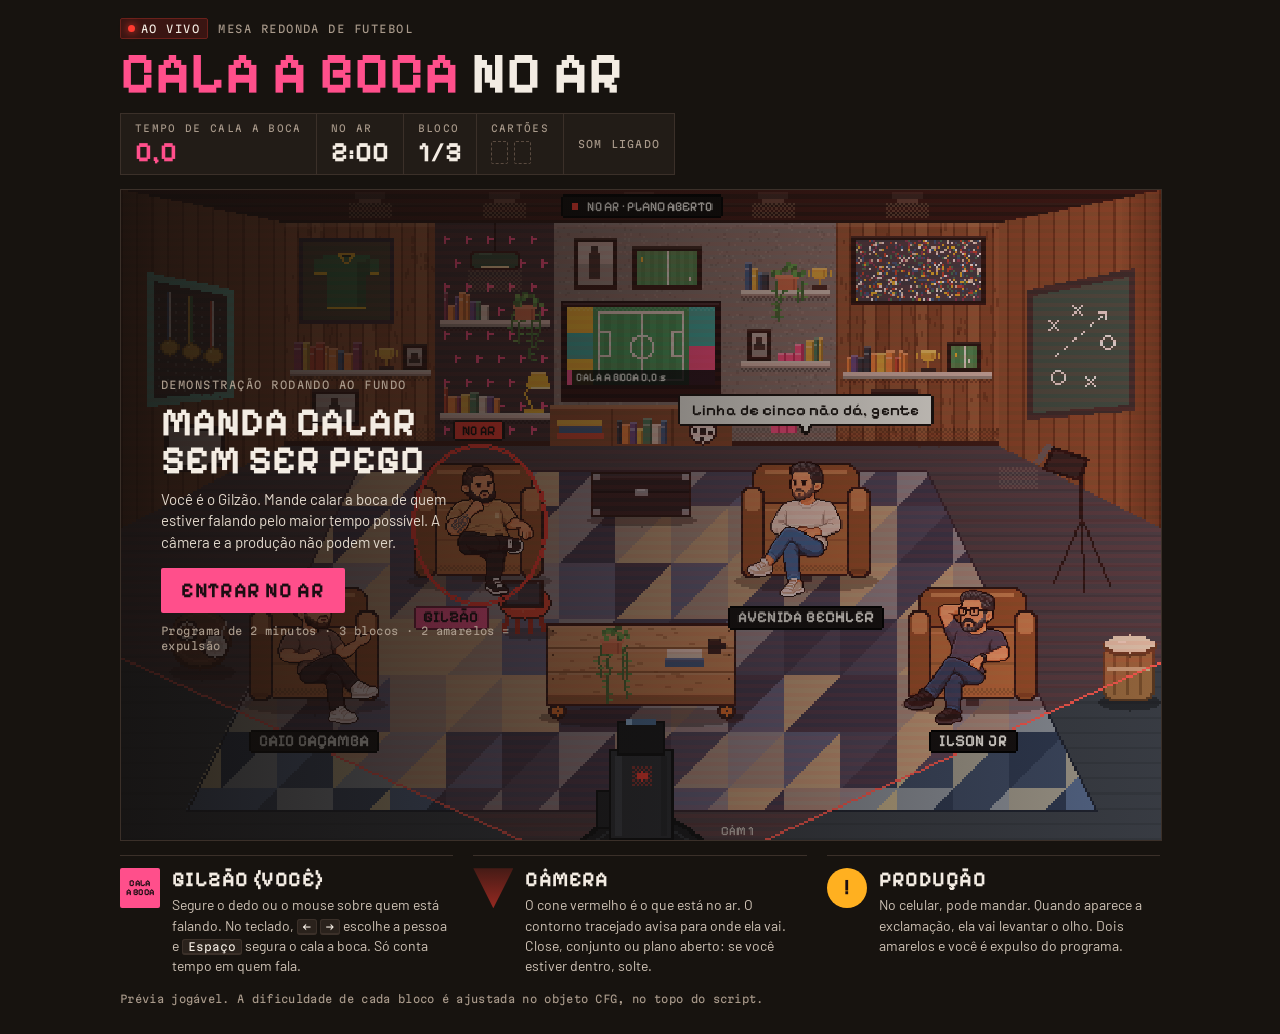
==== commit 461158d6: "Preserva quebras de linha dos arquivos de origem" ====
--- a/index.html
+++ b/index.html
@@ -1,1314 +1,1314 @@
-<!doctype html>
-<html lang="pt-BR">
-<head>
-<meta charset="utf-8">
-<meta name="viewport" content="width=device-width,initial-scale=1,viewport-fit=cover">
-<style>:root{color-scheme:dark}body{margin:0}[hidden]{display:none!important}img{max-width:100%}</style>
-</head>
-<body>
-<title>Cala a Boca no Ar</title>
-<meta name="claude:viewport-fit-sides" content="cover">
-<link rel="preconnect" href="https://fonts.googleapis.com">
-<link rel="preconnect" href="https://fonts.gstatic.com" crossorigin>
-<link rel="stylesheet" href="https://fonts.googleapis.com/css2?family=Barlow:wght@400;600;700&family=Martian+Mono:wght@400;600&family=Pixelify+Sans:wght@400;500;600;700&display=swap">
-<style>
-/* Layout: transmissão ao vivo — barra de placar no topo, o estúdio como monitor de programa, legenda de leitura embaixo */
-:root{
-  --bg:#17130f;
-  --panel:#221c17;
-  --line:#3b3029;
-  --fg:#f3ece3;
-  --muted:#a99a8b;
-  --pink:#ff4f8b;
-  --tally:#ff3b30;
-  --amber:#ffb020;
-  --card-y:#f6cf35;
-  --card-r:#e3261b;
-  --f-display:"Pixelify Sans","Arial Narrow",Impact,sans-serif;
-  --f-body:"Barlow","Helvetica Neue",Arial,sans-serif;
-  --f-mono:"Martian Mono",ui-monospace,SFMono-Regular,Menlo,monospace;
-  color-scheme:dark;
-}
-body{
-  background:var(--bg);color:var(--fg);font-family:var(--f-body);font-size:15px;line-height:1.45;
-  padding-left:max(16px,env(safe-area-inset-left,0px));
-  padding-right:max(16px,env(safe-area-inset-right,0px));
-  padding-block:18px 28px;
-}
-.wrap{max-width:1040px;margin:0 auto;display:flex;flex-direction:column;gap:14px}
-.bar{display:flex;flex-wrap:wrap;align-items:flex-end;justify-content:space-between;gap:12px 24px}
-.marca{min-width:0}
-.eyebrow{font-family:var(--f-mono);font-size:10.5px;letter-spacing:.14em;text-transform:uppercase;color:var(--muted);margin:0;display:flex;align-items:center;gap:10px;flex-wrap:wrap}
-.vivo{display:inline-flex;align-items:center;gap:6px;color:var(--fg);background:#3a1512;border:1px solid #6b211b;padding:2px 7px;border-radius:2px}
-.vivo::before{content:"";width:7px;height:7px;border-radius:50%;background:var(--tally);box-shadow:0 0 8px var(--tally);animation:pisca 1.2s steps(2) infinite}
-@keyframes pisca{50%{opacity:.25}}
-.titulo{font-family:var(--f-display);font-weight:700;font-size:clamp(34px,6vw,58px);line-height:.92;letter-spacing:0;text-transform:uppercase;margin:8px 0 0;text-wrap:balance}
-.titulo span{color:var(--pink)}
-.placar{display:flex;flex-wrap:wrap;align-items:stretch;border:1px solid var(--line);background:var(--panel)}
-.stat{display:flex;flex-direction:column;gap:3px;padding:8px 14px;border-right:1px solid var(--line);min-width:0}
-.rot{font-family:var(--f-mono);font-size:9.5px;letter-spacing:.14em;text-transform:uppercase;color:var(--muted);white-space:nowrap}
-.val{font-family:var(--f-display);font-weight:700;font-size:28px;line-height:1;font-variant-numeric:tabular-nums}
-.val.cala{color:var(--pink);min-width:3.2ch}
-.val.relogio{min-width:3.4ch}
-.cartoes{display:flex;gap:6px;align-items:center;height:28px}
-.cartoes i{width:15px;height:21px;border-radius:2px;border:1.5px dashed #5a4b40;display:block}
-.cartoes i.amarelo{background:var(--card-y);border-color:var(--card-y);border-style:solid}
-.cartoes i.vermelho{background:var(--card-r);border-color:var(--card-r);border-style:solid}
-.som{appearance:none;border:0;background:transparent;color:var(--muted);font-family:var(--f-mono);font-size:10px;letter-spacing:.12em;text-transform:uppercase;padding:8px 14px;cursor:pointer}
-.som:hover{color:var(--fg)}
-:focus-visible{outline:2px solid var(--amber);outline-offset:2px}
-.palco{position:relative;width:100%;max-width:100%;aspect-ratio:16/10;background:#0c0a09;border:1px solid var(--line);overflow:hidden}
-#jogo{image-rendering:crisp-edges;image-rendering:pixelated;display:block;width:100%;height:100%;touch-action:none;cursor:crosshair;-webkit-user-select:none;user-select:none;-webkit-touch-callout:none}
-#jogo:focus-visible{outline-offset:-3px}
-.overlay[hidden],[hidden]{display:none!important}
-.overlay{position:absolute;inset:0;display:flex;align-items:center;justify-content:flex-start;padding:clamp(12px,4%,40px);background:linear-gradient(90deg,rgba(17,14,12,.86) 0%,rgba(17,14,12,.55) 45%,rgba(17,14,12,.08) 100%)}
-.cartaz{width:min(400px,100%);display:flex;flex-direction:column;gap:10px}
-.cartaz h2{font-family:var(--f-display);font-weight:700;font-size:40px;line-height:.95;text-transform:uppercase;margin:0;text-wrap:balance}
-.lead{margin:0;color:#e2d8cc;max-width:36ch}
-.btn{appearance:none;border:0;background:var(--pink);color:#1b0d12;font-family:var(--f-display);font-weight:700;font-size:21px;letter-spacing:.03em;text-transform:uppercase;padding:10px 20px;cursor:pointer;align-self:flex-start;border-radius:2px;margin-top:4px}
-.btn:hover{filter:brightness(1.08)}
-.dica{margin:0;font-family:var(--f-mono);font-size:10.5px;color:var(--muted);letter-spacing:.04em}
-.legenda{display:grid;grid-template-columns:repeat(3,minmax(0,1fr));gap:12px 20px}
-.item{display:grid;grid-template-columns:40px minmax(0,1fr);gap:4px 12px;align-content:start;padding-top:12px;border-top:1px solid var(--line)}
-.item h3{margin:0;font-family:var(--f-display);font-weight:700;font-size:21px;line-height:1.1;text-transform:uppercase;letter-spacing:.02em;grid-column:2}
-.item p{margin:0;color:#cfc3b6;grid-column:2;font-size:14px;max-width:44ch}
-.sw{grid-row:1 / span 2;width:40px;height:40px}
-.sw-voce{background:var(--pink);color:#1b0d12;font-family:var(--f-display);font-weight:700;font-size:9px;line-height:1;text-align:center;display:grid;place-items:center;border-radius:2px;letter-spacing:.03em}
-.sw-cam{background:linear-gradient(180deg,rgba(255,59,48,.2),rgba(255,59,48,.55));clip-path:polygon(0 0,100% 0,50% 100%);position:relative}
-.sw-prod{border-radius:50%;background:var(--amber);color:#1b0d12;display:grid;place-items:center;font-family:var(--f-display);font-weight:700;font-size:22px}
-kbd{font-family:var(--f-mono);font-size:11px;border:1px solid var(--line);border-bottom-width:2px;padding:0 5px;border-radius:3px;background:#2a221c;color:var(--fg)}
-.nota{font-family:var(--f-mono);font-size:10.5px;color:var(--muted);letter-spacing:.03em;margin:0}
-.sr{position:absolute;width:1px;height:1px;overflow:hidden;clip:rect(0 0 0 0);white-space:nowrap}
-@media (max-width:760px){
-  .legenda{grid-template-columns:1fr}
-}
-@media (max-width:620px){
-  .placar{width:100%}
-  .stat{padding:6px 10px;flex:1 1 auto}
-  .val{font-size:22px}
-  .overlay{justify-content:center;background:rgba(17,14,12,.72)}
-  .cartaz{gap:6px;align-items:flex-start}
-  .cartaz h2{font-size:28px}
-  .lead,.dica,.recorde{display:none}
-  .btn{font-size:18px;padding:8px 14px}
-}
-@media (prefers-reduced-motion:reduce){.vivo::before{animation:none}}
-</style>
-
-<div class="wrap">
-  <header class="bar">
-    <div class="marca">
-      <p class="eyebrow"><span class="vivo">Ao vivo</span> Mesa redonda de futebol</p>
-      <h1 class="titulo"><span>Cala a boca</span> no ar</h1>
-    </div>
-    <div class="placar">
-      <div class="stat"><span class="rot">Tempo de cala a boca</span><span class="val cala" id="vCala">0,0</span></div>
-      <div class="stat"><span class="rot">No ar</span><span class="val relogio" id="vRelogio">2:00</span></div>
-      <div class="stat"><span class="rot">Bloco</span><span class="val" id="vBloco">1/3</span></div>
-      <div class="stat"><span class="rot">Cartões</span><span class="cartoes" aria-label="Cartões recebidos"><i id="c1"></i><i id="c2"></i></span></div>
-      <button class="som" id="btnSom" type="button" aria-pressed="false">Som ligado</button>
-    </div>
-  </header>
-
-  <div class="palco">
-    <canvas id="jogo" tabindex="0" role="img" aria-label="Estúdio de mesa redonda visto do alto: Caio Caçamba, Gilzão, Avenida Bechler e Ilson Jr nas poltronas, a câmera embaixo e a produção entrando pelas laterais."></canvas>
-
-    <div class="overlay" id="telaInicio">
-      <div class="cartaz">
-        <p class="eyebrow">Demonstração rodando ao fundo</p>
-        <h2>Manda calar sem ser pego</h2>
-        <p class="lead">Você é o Gilzão. Mande calar a boca de quem estiver falando pelo maior tempo possível. A câmera e a produção não podem ver.</p>
-        <button class="btn" id="btnJogar" type="button">Entrar no ar</button>
-        <p class="dica">Programa de 2 minutos · 3 blocos · 2 amarelos = expulsão</p>
-      </div>
-    </div>
-
-    <div class="overlay" id="telaFim" hidden>
-      <div class="cartaz">
-        <p class="eyebrow" id="fimMotivo">Fim do programa</p>
-        <h2 id="fimTempo">0,0 s de cala a boca</h2>
-        <p class="lead" id="fimTitulo"></p>
-        <p class="dica recorde" id="fimRecorde"></p>
-        <button class="btn" id="btnDeNovo" type="button">Voltar ao ar</button>
-      </div>
-    </div>
-  </div>
-
-  <section class="legenda" aria-label="Como jogar">
-    <div class="item">
-      <span class="sw sw-voce" aria-hidden="true">CALA<br>A BOCA</span>
-      <h3>Gilzão (você)</h3>
-      <p>Segure o dedo ou o mouse sobre quem está falando. No teclado, <kbd>←</kbd> <kbd>→</kbd> escolhe a pessoa e <kbd>Espaço</kbd> segura o cala a boca. Só conta tempo em quem fala.</p>
-    </div>
-    <div class="item">
-      <span class="sw sw-cam" aria-hidden="true"></span>
-      <h3>Câmera</h3>
-      <p>O cone vermelho é o que está no ar. O contorno tracejado avisa para onde ela vai. Close, conjunto ou plano aberto: se você estiver dentro, solte.</p>
-    </div>
-    <div class="item">
-      <span class="sw sw-prod" aria-hidden="true">!</span>
-      <h3>Produção</h3>
-      <p>No celular, pode mandar. Quando aparece a exclamação, ela vai levantar o olho. Dois amarelos e você é expulso do programa.</p>
-    </div>
-  </section>
-
-  <p class="nota">Prévia jogável. A dificuldade de cada bloco é ajustada no objeto CFG, no topo do script.</p>
-  <p class="sr" id="aviso" aria-live="polite"></p>
-</div>
-
-<script>
-(() => {
-'use strict';
-
-/* =====================================================================
-   CONFIGURAÇÃO — cada par [início, fim] é interpolado pela dificuldade
-   d (0 → 1) ao longo do programa. É aqui que se ajusta o jogo.
-   ===================================================================== */
-const CFG = {
-  duracao: 120,              // segundos de programa
-  blocos: 3,
-  cartoesParaExpulsao: 2,    // 2º amarelo = vermelho
-  graca: 0.06,               // exposição tolerada antes do flagra (s)
-  invul: 1.6,                // proteção depois de um cartão (s)
-  congela: 1.4,              // pausa dramática do flagra (s)
-  cam: {
-    holdMin: [2.4, 0.8],     // quanto tempo a câmera segura um plano
-    holdMax: [4.0, 1.9],
-    aviso: [1.2, 0.35],      // contorno tracejado antes de mexer
-    velPan: [90, 150],       // graus por segundo no giro
-    chancePan: [0.2, 0.75],  // senão, corte seco
-    chanceVoce: [0.12, 0.34],// plano de reação em você
-    chanceAberto: [0.08, 0.22],
-    chanceFinta: [0, 0.4]    // avisa que vem em você e desvia
-  },
-  prod: {
-    foraMin: [8, 3.5], foraMax: [14, 7],
-    distraidoMin: [1.6, 0.7], distraidoMax: [3.4, 1.6],
-    aviso: [1.0, 0.4],       // tempo da exclamação
-    olhando: [1.4, 2.6],
-    olhadas: [1, 3]          // olhadas por visita
-  },
-  fala: { min: [2.6, 1.3], max: [4.6, 2.6], pausa: [0.7, 0.3] }
-};
-
-const W = 960, H = 600, DEG = Math.PI / 180;
-const CAM = { x: 480, y: 650 };
-const CHAVE = 'cala-a-boca-recorde';
-
-/* ---------- utilitários ---------- */
-const $ = s => document.querySelector(s);
-const rand = (a, b) => a + Math.random() * (b - a);
-const clamp = (v, a, b) => Math.max(a, Math.min(b, v));
-const lerp = (a, b, t) => a + (b - a) * t;
-const P = (par, d) => lerp(par[0], par[1], d);
-const pick = arr => arr[Math.floor(Math.random() * arr.length)];
-const easeOut = k => 1 - Math.pow(1 - k, 3);
-const easeIn = k => k * k * k;
-function angDiff(a, b) { let d = (a - b) % 360; if (d > 180) d -= 360; if (d < -180) d += 360; return d; }
-function mulberry32(a) { return function () { a |= 0; a = a + 0x6D2B79F5 | 0; let t = Math.imul(a ^ a >>> 15, 1 | a); t = t + Math.imul(t ^ t >>> 7, 61 | t) ^ t; return ((t ^ t >>> 14) >>> 0) / 4294967296; }; }
-function sortear(ops) { const s = ops.reduce((a, o) => a + o[1], 0); let r = Math.random() * s; for (const o of ops) { if ((r -= o[1]) <= 0) return o[0]; } return ops[ops.length - 1][0]; }
-function rr(g, x, y, w, h, r) { r = Math.min(r, w / 2, h / 2); g.beginPath(); g.moveTo(x + r, y); g.arcTo(x + w, y, x + w, y + h, r); g.arcTo(x + w, y + h, x, y + h, r); g.arcTo(x, y + h, x, y, r); g.arcTo(x, y, x + w, y, r); g.closePath(); }
-function poly(g, pts) { g.beginPath(); g.moveTo(pts[0][0], pts[0][1]); for (let i = 1; i < pts.length; i++) g.lineTo(pts[i][0], pts[i][1]); g.closePath(); }
-function circ(g, x, y, r) { g.beginPath(); g.arc(x, y, r, 0, Math.PI * 2); g.fill(); }
-function elip(g, x, y, rx, ry) { g.beginPath(); g.ellipse(x, y, rx, ry, 0, 0, Math.PI * 2); g.fill(); }
-const fmtNum = v => v.toFixed(1).replace('.', ',');
-const fmt = v => fmtNum(v) + ' s';
-function mmss(s) { s = Math.ceil(s); return Math.floor(s / 60) + ':' + String(s % 60).padStart(2, '0'); }
-
-/* ---------- elenco: A = Caio Caçamba, B = Gilzão (jogável), C = Avenida Bechler, D = Ilson Jr ---------- */
-const GENTE = {
-  A: { id: 'A', nome: 'Caio Caçamba', x: 178, y: 440, camisa: '#d9a62b', camisa2: '#b3861d', calca: '#2f3442', tenis: '#ece6dc', pele: '#c68a5c', cabelo: '#2b1a10', estilo: 'cacheado', roupa: 'tee', pernas: 'retas' },
-  B: { id: 'B', nome: 'Gilzão', x: 330, y: 326, camisa: '#1f9e93', camisa2: '#167870', calca: '#22252c', tenis: '#f4f4f4', pele: '#a8693f', cabelo: '#17110d', estilo: 'bone', roupa: 'moletom', pernas: 'retas' },
-  C: { id: 'C', nome: 'Avenida Bechler', x: 632, y: 326, camisa: '#2d3d6b', camisa2: '#223058', calca: '#4a6b8f', tenis: '#cbb9a1', pele: '#e0b08a', cabelo: '#4a3526', estilo: 'careca', roupa: 'polo', pernas: 'cruzadas' },
-  D: { id: 'D', nome: 'Ilson Jr', x: 786, y: 440, camisa: '#6b7a3a', camisa2: '#54602b', calca: '#3e5875', tenis: '#1f1f1f', pele: '#8a5634', cabelo: '#141010', estilo: 'coque', roupa: 'aberta', interna: '#e9e4da', pernas: 'cruzadas' }
-};
-const FALANTES = ['A', 'C', 'D'];
-const cabeca = p => ({ x: p.x, y: p.y - 54 });
-const FRASES = [
-  'Isso foi pênalti claro!', 'Na minha época não tinha VAR', 'Deixa eu terminar o raciocínio',
-  'Esse time não marca ninguém', 'Linha de cinco não dá, gente', 'O camisa 10 sumiu do jogo',
-  'Impedimento de meio metro!', 'Tem que botar o garoto', 'Escuta o que eu tô falando',
-  'Faltou intensidade, simples', 'O juiz apitou com medo', 'Esse lateral não volta'
-];
-
-/* ---------- planos de câmera ---------- */
-const angPara = (x, y) => Math.atan2(y - CAM.y, x - CAM.x) / DEG;
-const ANG = {};
-['A', 'B', 'C', 'D'].forEach(k => { ANG[k] = angPara(GENTE[k].x, GENTE[k].y - 30); });
-const MARGEM_B = 4.5;
-const PLANOS = {
-  A: { nome: 'Close no Caio Caçamba', ang: ANG.A, half: 8 },
-  B: { nome: 'Close no Gilzão', ang: ANG.B, half: 8 },
-  C: { nome: 'Close no Avenida Bechler', ang: ANG.C, half: 8 },
-  D: { nome: 'Close no Ilson Jr', ang: ANG.D, half: 8 },
-  AB: { nome: 'Conjunto Caio e Gilzão', ang: (ANG.A + ANG.B) / 2, half: Math.abs(ANG.A - ANG.B) / 2 + 8 },
-  BC: { nome: 'Conjunto Gilzão e Bechler', ang: (ANG.B + ANG.C) / 2, half: Math.abs(ANG.B - ANG.C) / 2 + 8 },
-  CD: { nome: 'Conjunto Bechler e Ilson', ang: (ANG.C + ANG.D) / 2, half: Math.abs(ANG.C - ANG.D) / 2 + 8 },
-  ABERTO: { nome: 'Plano aberto', ang: (ANG.A + ANG.D) / 2, half: Math.abs(ANG.A - ANG.D) / 2 + 14 }
-};
-Object.values(PLANOS).forEach(p => { p.pega = Math.abs(angDiff(p.ang, ANG.B)) < p.half + MARGEM_B; });
-
-/* ---------- estado ---------- */
-let T = 0;
-const jogo = { modo: 'demo', tempo: 0, congela: 0, bloco: 1, fx: [], recorde: 0, mudo: false };
-const jog = { alvo: 'C', segP: false, segK: false, ponteiro: null, travado: false, ativo: false, exp: 0, invul: 0, calaBoca: 0, cartoes: 0, demoCalaBoca: 0 };
-const fala = { quem: 'C', ultimo: 'C', t: 3, frase: FRASES[0], inicio: 0, pausa: false };
-const cam = { ang: PLANOS.ABERTO.ang, half: PLANOS.ABERTO.half, plano: 'ABERTO', estado: 'hold', t: 2, alvo: null, corte: false, fintaEm: null, fintou: 0, flash: 0, angIni: 0, halfIni: 0, prog: 0, dur: 1 };
-const prod = { estado: 'fora', t: 4, lado: 'E', x: -80, y: 590, olhadas: 0 };
-
-const cameraPegaVoce = () => Math.abs(angDiff(cam.ang, ANG.B)) < cam.half + MARGEM_B;
-const emJogo = () => jogo.modo === 'jogando' || jogo.modo === 'flagra';
-
-/* ---------- quem fala ---------- */
-function novaFrase() { let f; do { f = pick(FRASES); } while (f === fala.frase); return f; }
-function falaUpdate(dt, d) {
-  fala.t -= dt;
-  if (fala.t > 0) return;
-  if (!fala.pausa) {
-    fala.pausa = true; fala.ultimo = fala.quem; fala.quem = null; fala.t = P(CFG.fala.pausa, d);
-  } else {
-    fala.pausa = false;
-    fala.quem = pick(FALANTES.filter(k => k !== fala.ultimo));
-    fala.frase = novaFrase(); fala.inicio = T;
-    fala.t = rand(P(CFG.fala.min, d), P(CFG.fala.max, d));
-  }
-}
-
-/* ---------- direção de câmera ---------- */
-function escolherPlano(d) {
-  const r = Math.random(), pv = P(CFG.cam.chanceVoce, d), pa = P(CFG.cam.chanceAberto, d);
-  if (r < pv) return sortear([['B', .5], ['AB', .25], ['BC', .25]]);
-  if (r < pv + pa) return 'ABERTO';
-  switch (fala.quem) {
-    case 'A': return sortear([['A', .6], ['AB', .4]]);
-    case 'C': return sortear([['C', .6], ['CD', .25], ['BC', .15]]);
-    case 'D': return sortear([['D', .65], ['CD', .35]]);
-    default: return sortear([['ABERTO', .4], ['A', .2], ['C', .2], ['D', .2]]);
-  }
-}
-function planoSeguro(evitar) {
-  if (fala.quem && !PLANOS[fala.quem].pega && fala.quem !== evitar && fala.quem !== cam.plano) return fala.quem;
-  return pick(['A', 'C', 'D', 'CD'].filter(k => k !== evitar && k !== cam.plano));
-}
-const tempoHold = (k, d) => rand(P(CFG.cam.holdMin, d), P(CFG.cam.holdMax, d)) * (PLANOS[k].pega ? 0.6 : 1);
-function duracaoGiro(d) {
-  const p = PLANOS[cam.alvo];
-  return Math.max(0.25, Math.max(Math.abs(angDiff(p.ang, cam.ang)), Math.abs(p.half - cam.half) * 0.8) / P(CFG.cam.velPan, d));
-}
-function camUpdate(dt, d) {
-  if (cam.fintou > 0) cam.fintou -= dt;
-  if (cam.estado === 'hold') {
-    cam.t -= dt; if (cam.t > 0) return;
-    const k = escolherPlano(d);
-    if (k === cam.plano) { cam.t = 0.8; return; }
-    cam.alvo = k; cam.estado = 'aviso'; cam.t = P(CFG.cam.aviso, d);
-    cam.corte = Math.random() > P(CFG.cam.chancePan, d);
-    cam.fintaEm = (PLANOS[k].pega && Math.random() < P(CFG.cam.chanceFinta, d)) ? rand(0.3, 0.6) : null;
-  } else if (cam.estado === 'aviso') {
-    cam.t -= dt; if (cam.t > 0) return;
-    if (cam.corte) {
-      if (cam.fintaEm !== null) { cam.alvo = planoSeguro(cam.alvo); cam.fintaEm = null; cam.fintou = 1.2; }
-      const p = PLANOS[cam.alvo];
-      cam.ang = p.ang; cam.half = p.half; cam.plano = cam.alvo; cam.estado = 'hold'; cam.t = tempoHold(cam.alvo, d); cam.flash = 0.18;
-    } else {
-      cam.estado = 'move'; cam.angIni = cam.ang; cam.halfIni = cam.half; cam.prog = 0; cam.dur = duracaoGiro(d);
-    }
-  } else if (cam.estado === 'move') {
-    cam.prog = Math.min(1, cam.prog + dt / cam.dur);
-    const k = cam.prog, e = k < .5 ? 2 * k * k : 1 - Math.pow(-2 * k + 2, 2) / 2;
-    const p = PLANOS[cam.alvo];
-    cam.ang = cam.angIni + angDiff(p.ang, cam.angIni) * e;
-    cam.half = cam.halfIni + (p.half - cam.halfIni) * e;
-    if (cam.fintaEm !== null && cam.prog >= cam.fintaEm) {
-      cam.fintaEm = null; cam.fintou = 1.2;
-      cam.alvo = planoSeguro(cam.alvo);
-      cam.angIni = cam.ang; cam.halfIni = cam.half; cam.prog = 0; cam.dur = duracaoGiro(d);
-      return;
-    }
-    if (cam.prog >= 1) { cam.plano = cam.alvo; cam.estado = 'hold'; cam.t = tempoHold(cam.alvo, d); }
-  }
-}
-
-/* ---------- produção ---------- */
-function prodUpdate(dt, d) {
-  prod.t -= dt;
-  const casa = prod.lado === 'E' ? 84 : 876, fora = prod.lado === 'E' ? -80 : 1040;
-  switch (prod.estado) {
-    case 'fora':
-      if (prod.t <= 0) {
-        prod.lado = Math.random() < .5 ? 'E' : 'D';
-        prod.x = prod.lado === 'E' ? -80 : 1040;
-        prod.estado = 'entrando'; prod.t = 0.7;
-        prod.olhadas = Math.max(1, Math.round(rand(1, P(CFG.prod.olhadas, d))));
-      }
-      break;
-    case 'entrando':
-      prod.x = lerp(fora, casa, easeOut(1 - Math.max(0, prod.t) / 0.7));
-      if (prod.t <= 0) { prod.x = casa; prod.estado = 'distraido'; prod.t = rand(P(CFG.prod.distraidoMin, d), P(CFG.prod.distraidoMax, d)); }
-      break;
-    case 'distraido':
-      if (prod.t <= 0) { prod.estado = 'aviso'; prod.t = P(CFG.prod.aviso, d); }
-      break;
-    case 'aviso':
-      if (prod.t <= 0) { const o = P(CFG.prod.olhando, d); prod.estado = 'olhando'; prod.t = rand(o * .75, o * 1.2); }
-      break;
-    case 'olhando':
-      if (prod.t <= 0) {
-        prod.olhadas--;
-        if (prod.olhadas > 0) { prod.estado = 'distraido'; prod.t = rand(P(CFG.prod.distraidoMin, d), P(CFG.prod.distraidoMax, d)); }
-        else { prod.estado = 'saindo'; prod.t = 0.7; }
-      }
-      break;
-    case 'saindo':
-      prod.x = lerp(casa, fora, easeIn(1 - Math.max(0, prod.t) / 0.7));
-      if (prod.t <= 0) { prod.estado = 'fora'; prod.t = rand(P(CFG.prod.foraMin, d), P(CFG.prod.foraMax, d)); }
-      break;
-  }
-}
-
-/* ---------- regras ---------- */
-const BLOCOS = { 1: ['1º bloco', 'A câmera acompanha quem fala'], 2: ['2º bloco', 'A câmera começa a girar'], 3: ['3º bloco', 'Câmera nervosa, produção de olho'] };
-function banner(b) { jogo.fx.push({ tipo: 'banner', t: 0, dur: 2.6, b }); }
-function avisar(txt) { const el = $('#aviso'); if (el) el.textContent = txt; }
-
-function flagra(quem) {
-  jog.cartoes++; jog.travado = true; jog.ativo = false; jog.exp = 0; jog.invul = CFG.invul;
-  jogo.modo = 'flagra'; jogo.congela = CFG.congela;
-  const verm = jog.cartoes >= CFG.cartoesParaExpulsao;
-  jogo.fx.push({ tipo: 'flagra', t: 0, dur: CFG.congela + 0.35, quem, verm });
-  somCalaBoca(false); apito(verm);
-  avisar((verm ? 'Cartão vermelho. ' : 'Cartão amarelo. ') + (quem === 'camera' ? 'A câmera pegou o Gilzão.' : 'A produção viu o Gilzão.'));
-}
-
-function titulo(s) {
-  if (s < 8) return 'Ficou só olhando. A mesa falou à vontade.';
-  if (s < 20) return 'Cala a boca tímido. Dá para arriscar mais quando a câmera está nos outros.';
-  if (s < 40) return 'Cala a boca de titular. A produção nem desconfiou.';
-  return 'Camisa 10 do cala a boca. Ninguém terminou uma frase.';
-}
-function fim(motivo) {
-  jogo.modo = 'fim'; somCalaBoca(false); jog.ativo = false; jog.segP = jog.segK = false;
-  const s = jog.calaBoca, novo = s > jogo.recorde + 0.05;
-  if (novo) { jogo.recorde = s; try { localStorage.setItem(CHAVE, String(s)); } catch (_) {} }
-  $('#fimMotivo').textContent = motivo === 'expulso' ? 'Expulso do programa' : 'Fim do programa';
-  $('#fimTempo').textContent = fmt(s) + ' de cala a boca';
-  $('#fimTitulo').textContent = titulo(s);
-  $('#fimRecorde').textContent = novo ? 'Novo recorde neste aparelho.' : 'Recorde neste aparelho: ' + fmt(jogo.recorde);
-  $('#telaFim').hidden = false;
-  avisar('Fim. ' + fmt(s) + ' de cala a boca.');
-  $('#btnDeNovo').focus({ preventScroll: true });
-}
-
-function comecar() {
-  iniciarAudio();
-  jogo.modo = 'jogando'; jogo.tempo = 0; jogo.bloco = 1; jogo.fx = [];
-  Object.assign(jog, { alvo: 'C', segP: false, segK: false, ponteiro: null, travado: false, ativo: false, exp: 0, invul: 1.2, calaBoca: 0, cartoes: 0 });
-  Object.assign(fala, { quem: 'C', ultimo: 'C', t: 3.4, frase: novaFrase(), inicio: T, pausa: false });
-  const p = PLANOS.C;
-  Object.assign(cam, { ang: p.ang, half: p.half, plano: 'C', estado: 'hold', t: 3.2, alvo: null, fintaEm: null, fintou: 0, flash: 0 });
-  Object.assign(prod, { estado: 'fora', t: rand(7, 10), lado: 'E', x: -80 });
-  banner(1);
-  $('#telaInicio').hidden = true; $('#telaFim').hidden = true;
-  canvas.focus({ preventScroll: true });
-}
-
-function update(dt) {
-  T += dt;
-  for (const f of jogo.fx) f.t += dt;
-  jogo.fx = jogo.fx.filter(f => f.t < f.dur);
-  if (cam.flash > 0) cam.flash = Math.max(0, cam.flash - dt);
-
-  if (jogo.modo === 'flagra') {
-    jogo.congela -= dt;
-    if (jogo.congela <= 0) { if (jog.cartoes >= CFG.cartoesParaExpulsao) fim('expulso'); else jogo.modo = 'jogando'; }
-    return;
-  }
-  const jogando = jogo.modo === 'jogando';
-  const d = jogando ? Math.min(1, jogo.tempo / CFG.duracao) : 0.35;
-  falaUpdate(dt, d); camUpdate(dt, d); prodUpdate(dt, d);
-  const camPega = cameraPegaVoce(), prodPega = prod.estado === 'olhando';
-
-  if (jogando) {
-    jogo.tempo += dt;
-    const b = Math.min(CFG.blocos, Math.floor(jogo.tempo / (CFG.duracao / CFG.blocos)) + 1);
-    if (b !== jogo.bloco) { jogo.bloco = b; banner(b); }
-    if (jog.invul > 0) jog.invul -= dt;
-    jog.ativo = (jog.segP || jog.segK) && !jog.travado;
-    if (jog.ativo && (camPega || prodPega) && jog.invul <= 0) {
-      jog.exp += dt;
-      if (jog.exp >= CFG.graca) { flagra(camPega ? 'camera' : 'producao'); return; }
-    } else jog.exp = 0;
-    if (jog.ativo && fala.quem === jog.alvo) jog.calaBoca += dt;
-    somCalaBoca(jog.ativo);
-    if (jogo.tempo >= CFG.duracao) fim('fim');
-  } else {
-    // demonstração: o personagem joga sozinho atrás da tela de início
-    if (fala.quem) jog.alvo = fala.quem;
-    const vemAi = cam.estado !== 'hold' && cam.alvo && PLANOS[cam.alvo].pega;
-    const perto = Math.abs(angDiff(cam.ang, ANG.B)) < cam.half + 18;
-    jog.ativo = !!fala.quem && !camPega && !prodPega && prod.estado !== 'aviso' && !vemAi && !perto;
-    if (jog.ativo) jog.demoCalaBoca += dt;
-  }
-}
-
-/* ---------- áudio (só depois do primeiro clique) ----------
-   As vozes "cala a boca" ficam em window.VOZES_CALA_A_BOCA (mp3 em base64,
-   no último <script> do arquivo). Enquanto o jogador segura, elas tocam em
-   sequência aleatória; ao soltar, a fala é cortada com um fade curto. */
-let ac = null, master = null;
-const vozes = [];
-function b64ParaBuffer(b64) { const bin = atob(b64), u = new Uint8Array(bin.length); for (let i = 0; i < bin.length; i++) u[i] = bin.charCodeAt(i); return u.buffer; }
-function decodificar(buf) { return new Promise((ok, erro) => { const p = ac.decodeAudioData(buf, ok, erro); if (p && p.then) p.then(ok, erro); }); }
-function iniciarAudio() {
-  if (ac) { if (ac.resume) { const r = ac.resume(); if (r && r.catch) r.catch(() => {}); } return; }
-  try {
-    ac = new (window.AudioContext || window.webkitAudioContext)();
-    master = ac.createGain(); master.gain.value = jogo.mudo ? 0 : 0.9; master.connect(ac.destination);
-    (window.VOZES_CALA_A_BOCA || []).forEach(b64 => { decodificar(b64ParaBuffer(b64)).then(b => vozes.push(b)).catch(() => {}); });
-  } catch (_) { ac = null; }
-}
-let vozAtual = null, ultimaVoz = -1, falandoVoz = false;
-function tocarVoz() {
-  if (!ac || !vozes.length || !falandoVoz || vozAtual) return;
-  let i; do { i = Math.floor(Math.random() * vozes.length); } while (vozes.length > 1 && i === ultimaVoz);
-  ultimaVoz = i;
-  const src = ac.createBufferSource(), g = ac.createGain();
-  src.buffer = vozes[i]; src.playbackRate.value = rand(0.97, 1.05);
-  src.connect(g); g.connect(master);
-  const atual = { src, g };
-  src.onended = () => { if (vozAtual === atual) { vozAtual = null; if (falandoVoz) setTimeout(tocarVoz, 70); } };
-  vozAtual = atual; src.start();
-}
-function somCalaBoca(on) {
-  if (on === falandoVoz) return;
-  falandoVoz = on;
-  if (on) { tocarVoz(); return; }
-  if (vozAtual && ac) {
-    const { src, g } = vozAtual; vozAtual = null;
-    const t = ac.currentTime; g.gain.setTargetAtTime(0, t, 0.03);
-    try { src.stop(t + 0.15); } catch (_) {}
-  }
-}
-function apito(longo) {
-  if (!ac) return;
-  const t0 = ac.currentTime;
-  [[0, 0.2], [0.3, longo ? 0.75 : 0.45]].forEach(([off, dur]) => {
-    const o = ac.createOscillator(), lfo = ac.createOscillator(), lg = ac.createGain(), g = ac.createGain();
-    o.type = 'sine'; o.frequency.value = 2900; lfo.frequency.value = 28; lg.gain.value = 90;
-    lfo.connect(lg); lg.connect(o.frequency);
-    g.gain.setValueAtTime(0, t0 + off); g.gain.linearRampToValueAtTime(0.18, t0 + off + 0.02);
-    g.gain.setValueAtTime(0.18, t0 + off + dur - 0.05); g.gain.linearRampToValueAtTime(0, t0 + off + dur);
-    o.connect(g); g.connect(master);
-    o.start(t0 + off); lfo.start(t0 + off); o.stop(t0 + off + dur + 0.05); lfo.stop(t0 + off + dur + 0.05);
-  });
-}
-function setMudo(m) {
-  jogo.mudo = m;
-  if (master) master.gain.value = m ? 0 : 0.9;
-  const b = $('#btnSom'); b.textContent = m ? 'Som desligado' : 'Som ligado'; b.setAttribute('aria-pressed', String(m));
-}
-
-/* =====================================================================
-   DESENHO EM PIXEL ART
-   O cenário e os efeitos usam um buffer de 480×300 pixels. Os personagens
-   da referência são compostos diretamente na grade lógica de 960×600,
-   sem suavização, para preservar os detalhes. As regras continuam na
-   mesma grade; textos, etiquetas e balões vão por cima.
-   ===================================================================== */
-const canvas = $('#jogo');
-const ctx = canvas.getContext('2d');
-const PW = 480, PH = 300;
-const pxCv = document.createElement('canvas'); pxCv.width = PW; pxCv.height = PH;
-const pc = pxCv.getContext('2d');
-let fundoPx = null;
-const bx = v => Math.round(v / 2);           // coordenada lógica → pixel
-const CAMx = bx(CAM.x), CAMy = bx(CAM.y);
-const FONTE = '"Pixelify Sans", ui-monospace, monospace';
-const CONTORNO = '#1a1210';
-
-/* ---------- primitivas de pixel ---------- */
-function R(g, x, y, w, h, c) { g.fillStyle = c; g.fillRect(Math.round(x), Math.round(y), Math.round(w), Math.round(h)); }
-function disco(g, cx, cy, r, c) {
-  g.fillStyle = c; cx = Math.round(cx); cy = Math.round(cy);
-  for (let dy = -r; dy <= r; dy++) { const w = Math.floor(Math.sqrt(r * r - dy * dy) + 0.35); g.fillRect(cx - w, cy + dy, 2 * w + 1, 1); }
-}
-function oval(g, cx, cy, rx, ry, c) {
-  g.fillStyle = c; cx = Math.round(cx); cy = Math.round(cy);
-  for (let dy = -ry; dy <= ry; dy++) { const w = Math.floor(rx * Math.sqrt(Math.max(0, 1 - (dy * dy) / (ry * ry))) + 0.35); g.fillRect(cx - w, cy + dy, 2 * w + 1, 1); }
-}
-function bloco(g, x, y, w, h, r, c) {   // retângulo com cantos arredondados em degraus
-  g.fillStyle = c; x = Math.round(x); y = Math.round(y);
-  for (let i = 0; i < h; i++) {
-    const j = Math.min(i, h - 1 - i); let ins = 0;
-    if (j < r) { const k = r - j - 0.5; ins = Math.round(r - Math.sqrt(r * r - k * k)); }
-    g.fillRect(x + ins, y + i, w - 2 * ins, 1);
-  }
-}
-function linha(g, x0, y0, x1, y1, c, tr = 0, fase = 0) {   // Bresenham, com tracejado opcional
-  x0 = Math.round(x0); y0 = Math.round(y0); x1 = Math.round(x1); y1 = Math.round(y1);
-  const dx = Math.abs(x1 - x0), sx = x0 < x1 ? 1 : -1, dy = -Math.abs(y1 - y0), sy = y0 < y1 ? 1 : -1;
-  let err = dx + dy; g.fillStyle = c;
-  for (let i = 0; i < 4000; i++) {
-    if (!tr || ((i + fase) % (2 * tr)) < tr) g.fillRect(x0, y0, 1, 1);
-    if (x0 === x1 && y0 === y1) break;
-    const e2 = 2 * err; if (e2 >= dy) { err += dy; x0 += sx; } if (e2 <= dx) { err += dx; y0 += sy; }
-  }
-}
-function grosso(g, x0, y0, x1, y1, w, c) {
-  const n = Math.max(1, Math.round(Math.max(Math.abs(x1 - x0), Math.abs(y1 - y0)))), h = Math.floor(w / 2);
-  g.fillStyle = c;
-  for (let i = 0; i <= n; i++) { const t = i / n; g.fillRect(Math.round(x0 + (x1 - x0) * t) - h, Math.round(y0 + (y1 - y0) * t) - h, w, w); }
-}
-function poligono(g, pts, c) {   // polígono convexo preenchido por varredura
-  let y0 = Infinity, y1 = -Infinity;
-  for (const q of pts) { y0 = Math.min(y0, q[1]); y1 = Math.max(y1, q[1]); }
-  g.fillStyle = c;
-  for (let y = Math.floor(y0); y <= Math.ceil(y1); y++) {
-    const yy = y + 0.5; let xa = Infinity, xb = -Infinity;
-    for (let i = 0; i < pts.length; i++) {
-      const a = pts[i], b = pts[(i + 1) % pts.length];
-      if (yy >= Math.min(a[1], b[1]) && yy < Math.max(a[1], b[1])) { const x = a[0] + (yy - a[1]) * (b[0] - a[0]) / (b[1] - a[1]); xa = Math.min(xa, x); xb = Math.max(xb, x); }
-    }
-    if (xa < xb) { const l = Math.round(xa), r = Math.round(xb); if (r > l) g.fillRect(l, y, r - l, 1); }
-  }
-}
-function pontos(g, x, y, w, h, c, fase = 0) {   // xadrez de pixels (sombra/brilho)
-  g.fillStyle = c; x = Math.round(x); y = Math.round(y);
-  for (let j = 0; j < h; j++) for (let i = (j + fase) & 1; i < w; i += 2) g.fillRect(x + i, y + j, 1, 1);
-}
-function aro(g, cx, cy, rx, ry, c, tr = 0, fase = 0) {   // contorno de elipse
-  const n = Math.ceil((rx + ry) * 3.2); g.fillStyle = c;
-  for (let i = 0; i < n; i++) {
-    if (tr && ((i + fase) % (2 * tr)) >= tr) continue;
-    const a = i / n * Math.PI * 2;
-    g.fillRect(Math.round(cx + Math.cos(a) * rx), Math.round(cy + Math.sin(a) * ry), 1, 1);
-  }
-}
-function tom(hex, f) {
-  const n = parseInt(hex.slice(1), 16); let r = n >> 16 & 255, g = n >> 8 & 255, b = n & 255;
-  if (f < 1) { r *= f; g *= f; b *= f; } else { const k = f - 1; r += (255 - r) * k; g += (255 - g) * k; b += (255 - b) * k; }
-  return '#' + [r, g, b].map(v => Math.round(Math.max(0, Math.min(255, v))).toString(16).padStart(2, '0')).join('');
-}
-function contornar(cv, cor) {   // contorno de 1 pixel em volta de tudo que não é transparente
-  const g = cv.getContext('2d'), w = cv.width, h = cv.height;
-  const im = g.getImageData(0, 0, w, h), d = im.data, out = new Uint8ClampedArray(d);
-  const n = parseInt(cor.slice(1), 16), cr = n >> 16 & 255, cg = n >> 8 & 255, cb = n & 255;
-  for (let y = 0; y < h; y++) for (let x = 0; x < w; x++) {
-    const i = (y * w + x) * 4; if (d[i + 3] > 0) continue;
-    if ((x > 0 && d[i - 1] > 0) || (x < w - 1 && d[i + 7] > 0) || (y > 0 && d[i - w * 4 + 3] > 0) || (y < h - 1 && d[i + w * 4 + 3] > 0)) {
-      out[i] = cr; out[i + 1] = cg; out[i + 2] = cb; out[i + 3] = 255;
-    }
-  }
-  im.data.set(out); g.putImageData(im, 0, 0); return cv;
-}
-
-/* ---------- personagens (sprites gerados e guardados em cache) ---------- */
-const SW = 72, SH = 92, AX = 36, AY = 60;   // tamanho do sprite e ponto de ancoragem (centro do assento)
-const cacheSpr = new Map();
-// Cada recorte inclui a mesma área nos dois quadros, evitando saltos na animação.
-// A cabeça continua em cabeca(pe) e o centro do assento continua em pe.x/pe.y.
-const artePersonagens = new Image();
-artePersonagens.src = 'assets/personagens.png';
-const RECORTES_PERSONAGENS = {
-  A: { x: 20, y: 75, w: 358, h: 475, passo: 483, cabecaX: 130, cabecaY: 79, escala: .275 },
-  B: { x: 400, y: 75, w: 318, h: 475, passo: 483, cabecaX: 124, cabecaY: 79, escala: .275 },
-  C: { x: 720, y: 75, w: 348, h: 475, passo: 480, cabecaX: 204, cabecaY: 79, escala: .275 },
-  D: { x: 1075, y: 75, w: 373, h: 475, passo: 480, cabecaX: 235, cabecaY: 79, escala: .275 }
-};
-
-function blitPersonagemDetalhado(id) {
-  const pe = GENTE[id], e = estadoPersonagem(pe), recorte = RECORTES_PERSONAGENS[id];
-  if (!recorte || !artePersonagens.complete || !artePersonagens.naturalWidth) {
-    // Mantém o jogo disponível mesmo se o arquivo de arte não carregar.
-    const s = personagemSprite(pe, e);
-    ctx.drawImage(s, pe.x - AX * 2, pe.y - AY * 2, SW * 2, SH * 2);
-    return;
-  }
-  const quadro = id === 'B' ? (e.cala ? 1 : 0) : (e.boca === 'a' && e.gesto ? 1 : 0);
-  const pulo = fala.quem === id && Math.sin(T * 10) > 0.3 ? -2 : 0;
-  ctx.drawImage(artePersonagens,
-    recorte.x, recorte.y + quadro * recorte.passo, recorte.w, recorte.h,
-    pe.x - recorte.cabecaX * recorte.escala,
-    pe.y - 54 - recorte.cabecaY * recorte.escala + pulo,
-    recorte.w * recorte.escala, recorte.h * recorte.escala);
-}
-
-function tenis(g, x, y, c) { R(g, x, y, 8, 4, c); R(g, x + 1, y, 6, 1, tom(c, 1.15)); R(g, x + 3, y + 1, 2, 1, tom(c, .7)); R(g, x, y + 3, 8, 1, tom(c, .6)); }
-function tenisLado(g, x, y, c) { bloco(g, x, y, 10, 5, 2, c); R(g, x + 2, y, 6, 1, tom(c, 1.15)); R(g, x, y + 4, 10, 1, tom(c, .6)); R(g, x + 5, y + 1, 1, 2, tom(c, .7)); }
-
-function personagemSprite(pe, e) {
-  const chave = pe.id + '|' + e.olhar + '|' + e.boca + '|' + (e.cala ? 1 : 0) + '|' + e.gesto;
-  const pronto = cacheSpr.get(chave); if (pronto) return pronto;
-  const cv = document.createElement('canvas'); cv.width = SW; cv.height = SH;
-  const g = cv.getContext('2d'), x = AX, y = AY;
-  const pele = pe.pele, peleS = tom(pe.pele, .8), peleL = tom(pe.pele, 1.12);
-  const cam1 = pe.camisa, camS = pe.camisa2, camL = tom(pe.camisa, 1.2);
-  const calca = pe.calca, calcaS = tom(pe.calca, .72), calcaL = tom(pe.calca, 1.25);
-  const mangaLonga = pe.roupa === 'moletom' || pe.roupa === 'aberta';
-
-  // pernas
-  if (pe.pernas === 'cruzadas') {
-    R(g, x - 8, y + 3, 7, 16, calca); R(g, x - 8, y + 3, 1, 16, calcaL); R(g, x - 2, y + 3, 1, 16, calcaS);
-    tenis(g, x - 9, y + 19, pe.tenis);
-    grosso(g, x + 4, y + 7, x - 6, y + 12, 7, calcaS);
-    grosso(g, x + 4, y + 5, x - 6, y + 10, 6, calca);
-    grosso(g, x - 7, y + 11, x - 14, y + 16, 6, calca);
-    linha(g, x + 2, y + 3, x - 8, y + 8, calcaL);
-    tenisLado(g, x - 24, y + 14, pe.tenis);
-  } else {
-    for (const lx of [x - 8, x + 1]) {
-      R(g, lx, y + 3, 7, 16, calca); R(g, lx, y + 3, 1, 16, calcaL); R(g, lx + 6, y + 3, 1, 16, calcaS); R(g, lx + 1, y + 9, 5, 1, calcaL);
-    }
-    tenis(g, x - 9, y + 19, pe.tenis); tenis(g, x + 1, y + 19, pe.tenis);
-  }
-
-  // tronco
-  if (pe.roupa === 'moletom') bloco(g, x - 8, y - 21, 17, 6, 2, camS);   // capuz
-  bloco(g, x - 11, y - 17, 23, 23, 4, cam1);
-  R(g, x + 7, y - 14, 3, 18, camS); R(g, x - 10, y - 14, 2, 16, camL);
-  R(g, x - 5, y - 2, 1, 3, camS); R(g, x + 3, y - 7, 1, 3, camS);
-  switch (pe.roupa) {
-    case 'tee':
-      R(g, x - 3, y - 17, 7, 2, peleS); R(g, x - 2, y - 15, 5, 1, peleS); R(g, x - 6, y - 17, 1, 1, camS); R(g, x + 6, y - 17, 1, 1, camS); break;
-    case 'moletom':
-      R(g, x - 3, y - 17, 7, 2, camS); R(g, x - 3, y - 15, 1, 6, '#f2efe8'); R(g, x + 3, y - 15, 1, 6, '#f2efe8');
-      R(g, x - 6, y - 3, 13, 1, camS); R(g, x - 6, y - 3, 1, 6, camS); R(g, x + 6, y - 3, 1, 6, camS); break;
-    case 'polo':
-      R(g, x - 5, y - 18, 4, 2, camL); R(g, x + 2, y - 18, 4, 2, camL); R(g, x - 1, y - 17, 3, 2, peleS);
-      R(g, x, y - 15, 1, 6, camS); R(g, x - 1, y - 13, 1, 1, '#e9e4da'); R(g, x - 1, y - 10, 1, 1, '#e9e4da'); break;
-    case 'aberta':
-      R(g, x - 4, y - 17, 9, 22, pe.interna); R(g, x - 2, y - 17, 5, 2, peleS); R(g, x + 2, y - 14, 1, 16, tom(pe.interna, .85));
-      R(g, x - 5, y - 17, 1, 22, camS); R(g, x + 5, y - 17, 1, 22, camS); R(g, x - 9, y - 11, 3, 3, camS); break;
-  }
-
-  // braços apoiados
-  const braco = lado => {
-    const ax = lado < 0 ? x - 15 : x + 11, cor = lado < 0 ? cam1 : camS;
-    if (mangaLonga) { R(g, ax, y - 15, 5, 14, cor); R(g, ax, y - 2, 5, 1, tom(cam1, .65)); }
-    else { R(g, ax, y - 15, 5, 6, cor); R(g, ax + (lado < 0 ? 0 : 1), y - 9, 4, 8, lado < 0 ? pele : peleS); }
-    bloco(g, ax - (lado < 0 ? 1 : 0), y - 1, 6, 4, 1, pele); R(g, ax + (lado < 0 ? 0 : 4), y + 1, 1, 2, peleS);
-  };
-  if (!e.gesto) braco(-1);
-  if (!e.cala) braco(1);
-  if (e.gesto) {   // quem fala gesticula com a mão do lado esquerdo da tela
-    R(g, x - 15, y - 15, 5, 8, cam1);
-    const hxg = x - 20, hyg = y - (e.gesto === 1 ? 13 : 18);
-    grosso(g, x - 13, y - 8, hxg + 2, hyg + 3, 4, mangaLonga ? cam1 : pele);
-    bloco(g, hxg - 1, hyg - 2, 6, 5, 1, pele); R(g, hxg - 2, hyg - 1, 1, 3, pele); R(g, hxg + 4, hyg, 1, 2, peleS);
-  }
-
-  // cabeça
-  const hx = x, hy = y - 27, o = e.olhar, ex = hx + o;
-  R(g, hx - 2, hy + 7, 5, 4, peleS);
-  if (pe.estilo === 'cacheado') for (const [cx, cy] of [[-7, -6], [-4, -9], [0, -10], [4, -9], [7, -6], [-8, -2], [8, -2]]) disco(g, hx + cx, hy + cy, 3, pe.cabelo);
-  if (pe.estilo === 'coque') { disco(g, hx, hy - 12, 3, pe.cabelo); R(g, hx - 1, hy - 14, 2, 1, tom(pe.cabelo, 1.6)); }
-  R(g, hx - 9, hy - 1, 2, 4, pele); R(g, hx + 8, hy - 1, 2, 4, peleS); R(g, hx - 8, hy, 1, 2, peleS);
-  bloco(g, hx - 7, hy - 8, 15, 16, 4, pele);
-  R(g, hx + 5, hy - 5, 2, 10, peleS); R(g, hx - 4, hy + 7, 9, 1, peleS); R(g, hx - 5, hy - 6, 2, 2, peleL);
-  switch (pe.estilo) {
-    case 'cacheado':
-      bloco(g, hx - 8, hy - 10, 17, 6, 2, pe.cabelo);
-      for (const cx of [-6, -3, 1, 4]) R(g, hx + cx, hy - 4, 2, 1, pe.cabelo);
-      R(g, hx - 8, hy - 5, 2, 5, pe.cabelo); R(g, hx + 7, hy - 5, 2, 5, pe.cabelo);
-      for (const [cx, cy] of [[-4, -9], [2, -11], [5, -8], [-7, -6]]) R(g, hx + cx, hy + cy, 1, 1, tom(pe.cabelo, 1.8));
-      break;
-    case 'coque':
-      bloco(g, hx - 8, hy - 10, 17, 5, 3, pe.cabelo); R(g, hx - 8, hy - 6, 2, 5, pe.cabelo); R(g, hx + 7, hy - 6, 2, 5, pe.cabelo);
-      R(g, hx - 4, hy - 9, 3, 1, tom(pe.cabelo, 1.8)); R(g, hx + 1, hy - 10, 1, 4, tom(pe.cabelo, .55));
-      break;
-    case 'careca':
-      R(g, hx - 8, hy - 3, 2, 5, pe.cabelo); R(g, hx + 7, hy - 3, 2, 5, pe.cabelo);
-      R(g, hx - 4, hy - 8, 3, 1, tom(pe.pele, 1.3)); R(g, hx - 5, hy - 7, 1, 1, tom(pe.pele, 1.3));
-      R(g, ex - 3, hy + 3, 7, 1, pe.cabelo); R(g, ex - 2, hy + 5, 5, 3, pe.cabelo);   // bigode e cavanhaque
-      break;
-    case 'bone':
-      R(g, hx - 8, hy - 4, 2, 5, pe.cabelo); R(g, hx + 7, hy - 4, 2, 5, pe.cabelo);
-      bloco(g, hx - 8, hy - 13, 17, 9, 4, '#ff4f8b');
-      R(g, hx - 8, hy - 6, 17, 2, '#d83a70');
-      R(g, hx - 2, hy - 7, 5, 2, pe.cabelo);            // abertura do boné virado para trás
-      R(g, hx - 4, hy - 15, 9, 2, '#c22f62');           // aba
-      R(g, hx - 5, hy - 11, 3, 1, '#ff9cbf'); R(g, hx, hy - 13, 1, 1, '#ffd1e1');
-      break;
-  }
-  for (const ox2 of [ex - 5, ex + 2]) { R(g, ox2, hy - 1, 3, 2, '#f4efe8'); R(g, ox2 + (o < 0 ? 0 : (o > 0 ? 2 : 1)), hy - 1, 1, 2, '#1a1210'); }
-  R(g, ex - 5, hy - 3, 3, 1, tom(pe.cabelo, 1.1)); R(g, ex + 2, hy - 3, 3, 1, tom(pe.cabelo, 1.1));
-  R(g, ex, hy + 1, 1, 2, peleS);
-  const mx = ex - 1, my = hy + 4;
-  if (e.boca === 'o') R(g, mx, my, 2, 2, '#5a1f1a');
-  else if (e.boca === 'a') { R(g, mx - 1, my, 5, 2, '#5a1f1a'); R(g, mx, my, 3, 1, '#f4efe8'); }
-  else R(g, mx - 1, my, 4, 1, '#7a3a30');
-
-  // dedo na boca: o gesto do "cala a boca"
-  if (e.cala) {
-    R(g, x + 11, y - 15, 5, 6, camS);
-    grosso(g, x + 14, y - 10, x + 16, y - 4, 5, camS);
-    grosso(g, x + 16, y - 4, ex + 5, hy + 8, 4, cam1);
-    bloco(g, ex + 1, hy + 4, 6, 5, 1, pele); R(g, ex + 5, hy + 5, 1, 3, peleS);
-    R(g, ex - 1, hy + 2, 2, 6, pele); R(g, ex, hy + 2, 1, 6, peleS); R(g, ex - 1, hy + 2, 2, 1, peleL);
-  }
-  contornar(cv, CONTORNO);
-  cacheSpr.set(chave, cv); return cv;
-}
-
-function produtorSprite(distraido) {
-  const chave = 'prod|' + (distraido ? 1 : 0); const pronto = cacheSpr.get(chave); if (pronto) return pronto;
-  const cv = document.createElement('canvas'); cv.width = 44; cv.height = 82;
-  const g = cv.getContext('2d'), x = 22, y = 80, pele = '#c79a74', roupa = '#18191c';
-  R(g, x - 8, y - 23, 7, 20, '#2b2f38'); R(g, x + 1, y - 23, 7, 20, '#2b2f38'); R(g, x - 8, y - 23, 1, 20, '#3d4250'); R(g, x + 1, y - 23, 1, 20, '#3d4250');
-  R(g, x - 9, y - 4, 8, 4, '#101012'); R(g, x + 1, y - 4, 8, 4, '#101012');
-  bloco(g, x - 12, y - 50, 24, 30, 5, roupa); R(g, x - 10, y - 47, 2, 24, '#2a2c31'); R(g, x + 7, y - 47, 3, 24, '#0e0f11');
-  R(g, x - 6, y - 44, 12, 3, '#e9e4da'); R(g, x - 5, y - 43, 10, 1, '#18191c');   // faixa "STAFF" nas costas
-  if (distraido) { R(g, x - 16, y - 48, 5, 12, roupa); R(g, x + 11, y - 48, 5, 12, roupa); }
-  else { R(g, x - 16, y - 48, 5, 21, roupa); R(g, x + 11, y - 48, 5, 21, roupa); R(g, x - 16, y - 28, 5, 4, pele); R(g, x + 11, y - 28, 5, 4, pele); }
-  const hy = y - (distraido ? 57 : 59);
-  R(g, x - 2, hy + 6, 5, 4, tom(pele, .82));
-  R(g, x - 10, hy - 1, 2, 4, pele); R(g, x + 9, hy - 1, 2, 4, pele);
-  bloco(g, x - 8, hy - 8, 17, 16, 5, '#2a1f18'); R(g, x - 4, hy - 6, 5, 1, '#3e2f25'); R(g, x - 5, hy - 4, 2, 1, '#3e2f25');
-  R(g, x - 9, hy - 9, 19, 2, '#0b0b0d'); R(g, x - 11, hy - 3, 4, 6, '#0b0b0d'); R(g, x + 8, hy - 3, 4, 6, '#0b0b0d');   // headset
-  linha(g, x - 10, hy + 3, x - 13, hy + 7, '#0b0b0d');
-  contornar(cv, CONTORNO);
-  cacheSpr.set(chave, cv); return cv;
-}
-
-function estadoPersonagem(pe) {
-  if (pe.id === 'B' && jogo.modo === 'flagra') return { olhar: 0, boca: 'a', cala: false, gesto: 0 };   // susto do flagra
-  const cala = pe.id === 'B' && jog.ativo, falando = fala.quem === pe.id;
-  let olhar = 0;
-  if (falando) olhar = Math.round(Math.sin(T * 0.9 + pe.x));
-  else {
-    const alvoX = cala ? GENTE[jog.alvo].x : (fala.quem ? GENTE[fala.quem].x : null);
-    if (alvoX !== null) olhar = alvoX < pe.x - 20 ? -1 : (alvoX > pe.x + 20 ? 1 : 0);
-  }
-  const boca = cala ? 'o' : (falando && Math.sin(T * 17) > -0.2 ? 'a' : 'f');
-  const gesto = falando ? (Math.sin(T * 5 + pe.x) > 0 ? 1 : 2) : 0;
-  return { olhar, boca, cala, gesto };
-}
-/* ---------- cenário (pré-renderizado uma vez) ---------- */
-function madeiraPx(g, x, y, w, h, Rn) {
-  const tons = ['#8d5734', '#83502f', '#94603a', '#7c4a2a'];
-  for (let i = 0; i < w; i += 6) { R(g, x + i, y, Math.min(6, w - i), h, tons[(i / 6) % 4]); R(g, x + i, y, 1, h, '#5e361d'); }
-  for (let k = 0; k < (w * h) / 45; k++) R(g, x + Math.floor(Rn() * w), y + Math.floor(Rn() * h), 1, 2 + Math.floor(Rn() * 3), 'rgba(60,30,12,.35)');
-  R(g, x, y, w, 2, 'rgba(255,220,170,.14)');
-  pontos(g, x, y + h - 8, w, 8, 'rgba(0,0,0,.22)');
-}
-function concretoPx(g, x, y, w, h, Rn) {
-  R(g, x, y, w, h, '#7d7a75');
-  for (let k = 0; k < (w * h) / 9; k++) R(g, x + Math.floor(Rn() * w), y + Math.floor(Rn() * h), 1, 1, Rn() < .5 ? '#8a8781' : '#706d68');
-  R(g, x, y, w, 2, 'rgba(255,255,255,.08)');
-  pontos(g, x, y + h - 8, w, 8, 'rgba(0,0,0,.18)');
-}
-function painelPx(g, x, y, w, h) {
-  R(g, x, y, w, h, '#2a2a2f');
-  let lin = 0;
-  for (let yy = y + 6; yy < y + h - 6; yy += 11, lin++) for (let xx = x + 4 + (lin % 2) * 5; xx < x + w - 3; xx += 10) { R(g, xx, yy, 1, 4, '#ff4f8b'); R(g, xx, yy + 1, 3, 1, '#ff4f8b'); }
-}
-function paredeLadoPx(g, lado) {
-  const E = lado === 'E';
-  poligono(g, E ? [[0, 0], [75, 15], [75, 118], [0, 156]] : [[480, 0], [405, 15], [405, 118], [480, 156]], '#7a4a2a');
-  for (let i = 0; i < 75; i++) {
-    const x = E ? i : 479 - i, t = i / 75, topo = Math.round(15 * t), base = Math.round(156 - 38 * t);
-    if (i % 7 === 0) R(g, x, topo, 1, base - topo, '#5a341b');
-    else if (i % 14 < 7) R(g, x, topo, 1, base - topo, 'rgba(255,220,170,.04)');
-    if (i < 18) R(g, x, topo, 1, base - topo, 'rgba(0,0,0,' + (0.3 - i * 0.016).toFixed(3) + ')');
-  }
-}
-function prateleiraPx(g, x, y, w) { R(g, x, y, w, 2, '#d8d1c6'); R(g, x, y + 2, w, 1, '#9a948b'); pontos(g, x, y + 3, w, 2, 'rgba(0,0,0,.3)'); }
-function livrosPx(g, x, yb, w, Rn) {
-  const cores = ['#c9472f', '#2f5d8a', '#e2b33c', '#3a7d5c', '#ddd3c2', '#8a3b5c', '#20343f', '#f08a3c', '#5b4a8a'];
-  let cx = x;
-  while (cx < x + w - 2) {
-    const bw = 2 + Math.floor(Rn() * 3), bh = 7 + Math.floor(Rn() * 7), c = cores[Math.floor(Rn() * cores.length)];
-    if (cx + bw > x + w) break;
-    R(g, cx, yb - bh, bw, bh, c); R(g, cx, yb - bh, bw, 1, tom(c, 1.25)); R(g, cx + bw - 1, yb - bh + 1, 1, bh - 1, tom(c, .7));
-    if (bh > 9) R(g, cx, yb - bh + 3, bw - 1, 1, tom(c, 1.35));
-    cx += bw;
-  }
-}
-function trofeuPx(g, x, yb) {
-  R(g, x - 3, yb - 2, 7, 2, '#2b2420'); R(g, x, yb - 5, 1, 3, '#c89530');
-  bloco(g, x - 3, yb - 10, 7, 5, 2, '#e2b33c'); R(g, x - 3, yb - 10, 7, 1, '#f5d36b'); R(g, x + 2, yb - 9, 1, 3, '#c89530');
-  R(g, x - 5, yb - 9, 1, 3, '#e2b33c'); R(g, x + 5, yb - 9, 1, 3, '#e2b33c');
-}
-function quadroPx(g, x, y, w, h, tipo, Rn) {
-  R(g, x, y, w, h, '#15120f'); R(g, x, y, w, 1, '#2c2620');
-  const ix = x + 2, iy = y + 2, iw = w - 4, ih = h - 4;
-  if (tipo === 'pb') {
-    R(g, ix, iy, iw, ih, '#b8b3ab'); R(g, ix, iy + Math.floor(ih / 2), iw, Math.ceil(ih / 2), '#94908a');
-    const fx = ix + Math.floor(iw * .4); R(g, fx, iy + 2, 3, 3, '#2e2b28'); R(g, fx - 1, iy + 5, 5, Math.max(2, ih - 8), '#2e2b28');
-  } else if (tipo === 'campo') {
-    R(g, ix, iy, iw, ih, '#3d8b4f'); for (let i = 0; i < iw; i += 4) R(g, ix + i, iy, 2, ih, '#47975a');
-    R(g, ix + Math.floor(iw / 2), iy, 1, ih, '#e8f0e4'); R(g, ix + 2, iy + 3, 1, 2, '#f2c230'); R(g, ix + iw - 4, iy + ih - 4, 1, 2, '#f4f1ea');
-  } else {
-    R(g, ix, iy, iw, ih, '#3a3f4a');
-    const cs = ['#e8d9c2', '#c9472f', '#f2c230', '#2f5d8a', '#ffffff', '#8a3b5c', '#3a7d5c'];
-    for (let k = 0; k < iw * ih / 2.2; k++) R(g, ix + Math.floor(Rn() * iw), iy + Math.floor(Rn() * ih), 1, 1, cs[Math.floor(Rn() * cs.length)]);
-  }
-}
-function plantaPx(g, x, yb, Rn, cai) {
-  const v = ['#2f6b34', '#3f8a40', '#58a84d'];
-  for (const sx of [-5, 4, 7, -2]) {   // ramos caindo
-    let cx = x + sx; const n = Math.floor(cai * (0.5 + Rn() * 0.7));
-    for (let i = 0; i < n; i++) {
-      R(g, cx, yb - 4 + i, 1, 1, v[0]);
-      if (i % 3 === 1) R(g, cx + (Rn() < .5 ? -2 : 1), yb - 4 + i, 2, 1, v[1 + Math.floor(Rn() * 2)]);
-      if (Rn() < .15) cx += Rn() < .5 ? -1 : 1;
-    }
-  }
-  R(g, x - 4, yb - 6, 9, 6, '#c96f4a'); R(g, x - 5, yb - 7, 11, 2, '#d98560'); R(g, x + 3, yb - 5, 1, 5, '#a8573a');
-  for (let k = 0; k < 22; k++) { const a = Rn() * Math.PI; R(g, x + Math.round(Math.cos(a) * (2 + Rn() * 6)), yb - 8 - Math.round(Math.sin(a) * (1 + Rn() * 5)), 2, 2, v[Math.floor(Rn() * 3)]); }
-}
-function tetrisPx(g, x, yb, forma) {
-  const c = 4, cells = forma === 'T' ? [[0, 0], [1, 0], [2, 0], [1, 1]] : [[0, 0], [1, 0], [2, 0], [2, 1]];
-  for (const [i, j] of cells) { const cx = x + i * c, cy = yb - (j + 1) * c; R(g, cx, cy, c, c, '#ff4f8b'); R(g, cx, cy, c, 1, '#ff8ab0'); R(g, cx + c - 1, cy, 1, c, '#c22f62'); }
-}
-function bolaPx(g, x, y, r) {
-  disco(g, x, y, r + 1, CONTORNO); disco(g, x, y, r, '#f4f1ea');
-  R(g, x - 1, y - 1, 3, 3, '#1b1b1b'); R(g, x - r + 1, y - 1, 2, 2, '#1b1b1b'); R(g, x + r - 2, y, 2, 2, '#1b1b1b'); R(g, x - 1, y + r - 2, 2, 2, '#1b1b1b'); R(g, x - 2, y - r + 1, 2, 1, '#1b1b1b');
-  R(g, x - 2, y - 3, 1, 1, '#ffffff');
-}
-function camisaPx(g, x, y) {
-  R(g, x, y, 44, 40, '#1d2430'); R(g, x + 2, y + 2, 40, 36, '#33402f');
-  const G = '#1f6b40', GS = '#175232', Y = '#e8b923', cx = x + 22, t = y + 7;
-  R(g, cx - 11, t + 1, 22, 4, G); R(g, cx - 15, t + 3, 6, 7, G); R(g, cx + 9, t + 3, 6, 7, G);
-  R(g, cx - 15, t + 9, 6, 1, Y); R(g, cx + 9, t + 9, 6, 1, Y);
-  R(g, cx - 9, t + 4, 18, 22, G); R(g, cx + 5, t + 4, 4, 22, GS); R(g, cx + 9, t + 3, 2, 7, GS);
-  R(g, cx - 4, t, 8, 2, Y); R(g, cx - 3, t + 2, 2, 1, Y); R(g, cx + 1, t + 2, 2, 1, Y); R(g, cx - 2, t + 3, 1, 1, Y); R(g, cx + 1, t + 3, 1, 1, Y); R(g, cx - 1, t + 4, 2, 1, Y);
-  R(g, cx - 2, t + 1, 4, 1, '#0f2a1a'); R(g, cx - 9, t + 25, 18, 1, Y);
-}
-function quadroMedalhasPx(g) {
-  poligono(g, [[12, 38], [52, 46], [52, 96], [12, 100]], '#62cdb8');
-  poligono(g, [[15, 42], [49, 49], [49, 93], [15, 96]], '#2c302f');
-  for (let x = 17; x < 49; x += 4) for (let y = 50; y < 92; y += 4) R(g, x, y + Math.round((x - 15) * .17), 1, 1, '#556160');
-  for (const [mx, c1, c2] of [[22, '#2f5d8a', '#f4f1ea'], [32, '#e2b33c', '#2f7d4a'], [42, '#c9472f', '#f4f1ea']]) {
-    const top = 46 + Math.round((mx - 15) * 0.2);
-    R(g, mx - 1, top, 2, 22, c1); R(g, mx, top, 1, 22, c2);
-    disco(g, mx, top + 25, 4, '#8a6a20'); disco(g, mx, top + 25, 3, '#d9a93a'); R(g, mx - 1, top + 23, 1, 1, '#f5d36b');
-  }
-}
-function lousaPx(g) {
-  poligono(g, [[418, 46], [468, 36], [468, 102], [418, 106]], '#2b2b2b');
-  poligono(g, [[421, 49], [465, 40], [465, 99], [421, 103]], '#2f4f45');
-  const giz = '#e8ecea', X = (x, y) => { linha(g, x - 2, y - 2, x + 2, y + 2, giz); linha(g, x - 2, y + 2, x + 2, y - 2, giz); };
-  X(430, 62); X(447, 88); X(441, 55);
-  aro(g, 455, 70, 3, 3, giz); aro(g, 432, 86, 3, 3, giz);
-  linha(g, 431, 76, 453, 57, giz, 2, 0); R(g, 451, 56, 4, 1, giz); R(g, 454, 56, 1, 4, giz);
-}
-function tvPx(g) {
-  R(g, 203, 51, 74, 47, '#0b0b0d'); R(g, 204, 52, 72, 1, '#2a2a30');
-  const sx = 206, sy = 54, sw = 68, sh = 36;
-  R(g, sx, sy, sw, sh, '#2f9a58');
-  R(g, sx, sy, 12, 12, '#f2c230'); R(g, sx, sy + 12, 12, 12, '#2bb3a8'); R(g, sx, sy + 24, 12, 12, '#f2c230');
-  R(g, sx + sw - 12, sy, 12, 18, '#2bb3a8'); R(g, sx + sw - 12, sy + 18, 12, 18, '#ff4f8b');
-  const px0 = sx + 14, pw = sw - 28, lc = '#e8f0e4';
-  for (let i = 0; i < pw; i += 6) R(g, px0 + i, sy + 2, 3, sh - 4, '#35a862');
-  R(g, px0, sy + 2, pw, 1, lc); R(g, px0, sy + sh - 3, pw, 1, lc); R(g, px0, sy + 2, 1, sh - 4, lc); R(g, px0 + pw - 1, sy + 2, 1, sh - 4, lc);
-  R(g, px0 + Math.floor(pw / 2), sy + 2, 1, sh - 4, lc); aro(g, px0 + Math.floor(pw / 2), sy + Math.floor(sh / 2), 5, 5, lc);
-  R(g, px0, sy + 11, 6, 1, lc); R(g, px0 + 5, sy + 11, 1, 12, lc); R(g, px0, sy + 22, 6, 1, lc);
-  R(g, px0 + pw - 6, sy + 11, 6, 1, lc); R(g, px0 + pw - 6, sy + 11, 1, 12, lc); R(g, px0 + pw - 6, sy + 22, 6, 1, lc);
-  pontos(g, sx, sy, sw, 2, 'rgba(255,255,255,.12)');
-}
-function tapetePx(g, Rn) {
-  const pts = [[109, 129], [371, 129], [450, 286], [30, 286]];
-  const t = document.createElement('canvas'); t.width = PW; t.height = PH; const tg = t.getContext('2d');
-  const cores = ['#2f3a52', '#56688a', '#c4b08a', '#8e939c', '#3e4a63', '#a39c8e'], c = 26;
-  for (let y = 120; y < 300; y += c) for (let x = 20; x < 460; x += c) {
-    R(tg, x, y, c, c, cores[Math.floor(Rn() * cores.length)]);
-    poligono(tg, Rn() < .5 ? [[x, y], [x + c, y], [x, y + c]] : [[x + c, y], [x + c, y + c], [x, y + c]], cores[Math.floor(Rn() * cores.length)]);
-  }
-  const m = document.createElement('canvas'); m.width = PW; m.height = PH; poligono(m.getContext('2d'), pts, '#000');
-  tg.globalCompositeOperation = 'destination-in'; tg.drawImage(m, 0, 0);
-  g.drawImage(t, 0, 0);
-  for (let i = 0; i < 4; i++) linha(g, pts[i][0], pts[i][1], pts[(i + 1) % 4][0], pts[(i + 1) % 4][1], '#1f2330');
-}
-function poltronaPx(g, x, y) {
-  const c1 = '#b8743f', c2 = '#93562b', c3 = '#d08b55';
-  oval(g, x, y + 17, 33, 5, 'rgba(0,0,0,.3)');
-  bloco(g, x - 25, y - 37, 50, 24, 7, CONTORNO); bloco(g, x - 24, y - 36, 48, 22, 6, c2);
-  R(g, x - 19, y - 34, 38, 2, c3); R(g, x, y - 33, 1, 17, tom(c2, .8));
-  bloco(g, x - 23, y - 19, 46, 34, 6, CONTORNO); bloco(g, x - 22, y - 18, 44, 32, 5, c1);
-  R(g, x - 19, y - 16, 38, 1, c3); R(g, x - 20, y - 2, 40, 1, tom(c1, .85)); pontos(g, x - 20, y + 10, 40, 3, 'rgba(0,0,0,.18)');
-  for (const ax of [x - 30, x + 19]) {
-    bloco(g, ax, y - 26, 11, 42, 4, CONTORNO); bloco(g, ax + 1, y - 25, 9, 40, 4, c2);
-    bloco(g, ax + 2, y - 25, 7, 10, 3, c3); R(g, ax + 2, y + 12, 7, 2, tom(c2, .8));
-  }
-  R(g, x - 3, y + 15, 6, 3, '#2a2a2e');
-}
-function banquinhoPx(g) {
-  const x = 186, y = 190;
-  oval(g, x + 2, y + 14, 12, 3, 'rgba(0,0,0,.3)');
-  for (const [a, b, c, d] of [[-7, 3, -9, 13], [7, 3, 9, 13], [-3, 5, -3, 14], [3, 5, 3, 14]]) grosso(g, x + a, y + b, x + c, y + d, 2, '#a52a1c');
-  oval(g, x, y, 12, 8, CONTORNO); oval(g, x, y, 11, 7, '#e8442e'); oval(g, x - 1, y - 1, 9, 5, '#f05a42'); R(g, x - 5, y - 4, 4, 1, '#ff9a86');
-  R(g, x - 10, y - 10, 19, 13, CONTORNO); R(g, x - 9, y - 9, 17, 11, '#1b1c20'); R(g, x - 8, y - 8, 15, 9, '#2c3644'); R(g, x - 7, y - 7, 4, 6, '#3f4d61'); R(g, x + 6, y - 9, 1, 1, '#555a62');
-}
-function mesaCentroPx(g, Rn) {
-  oval(g, 240, 243, 47, 5, 'rgba(0,0,0,.35)');
-  const rodinha = (x, y) => { disco(g, x, y, 4, CONTORNO); disco(g, x, y, 3, '#1c1c1c'); disco(g, x, y, 2, '#e0782a'); R(g, x, y, 1, 1, '#2a2a2a'); };
-  rodinha(201, 240); rodinha(279, 240);
-  R(g, 196, 200, 88, 38, CONTORNO);
-  const tons = ['#d29e6b', '#c99360', '#bd8654'];
-  for (let i = 0; i < 3; i++) { R(g, 197, 201 + i * 11, 86, 11, tons[i]); R(g, 197, 201 + i * 11, 86, 1, tom(tons[i], 1.12)); R(g, 197, 211 + i * 11, 86, 1, '#8a5a34'); }
-  for (let k = 0; k < 40; k++) R(g, 198 + Math.floor(Rn() * 82), 202 + Math.floor(Rn() * 31), 2 + Math.floor(Rn() * 3), 1, 'rgba(110,60,25,.35)');
-  for (const nx of [199, 280]) for (const ny of [203, 214, 225]) R(g, nx, ny, 1, 1, '#5a3a20');
-  R(g, 197, 234, 86, 3, '#8a5a34');
-  R(g, 251, 216, 18, 4, '#2f5d8a'); R(g, 251, 216, 18, 1, '#4a7cb0'); R(g, 252, 212, 16, 4, '#ddd3c2'); R(g, 252, 212, 16, 1, '#f5efe6');
-  bloco(g, 271, 207, 6, 7, 1, '#1b1b1d'); R(g, 277, 209, 2, 3, '#1b1b1d'); R(g, 272, 207, 4, 1, '#3a2a20');
-  plantaPx(g, 226, 214, Rn, 24);
-}
-function renderFundo() {
-  fundoPx = document.createElement('canvas'); fundoPx.width = PW; fundoPx.height = PH;
-  const g = fundoPx.getContext('2d'), Rn = mulberry32(11);
-  R(g, 0, 0, PW, PH, '#120f0d');
-  // teto com trilho de luz
-  R(g, 0, 0, PW, 15, '#16120f'); R(g, 0, 6, PW, 1, '#221c17');
-  for (let i = 0; i < 5; i++) { const x = 115 + i * 62; R(g, x - 7, 1, 14, 3, '#2a2420'); R(g, x - 5, 4, 10, 2, '#4a4036'); pontos(g, x - 10, 6, 20, 7, 'rgba(255,220,170,.22)', i & 1); }
-  // piso e tapete
-  poligono(g, [[0, 156], [75, 118], [405, 118], [480, 156], [480, 300], [0, 300]], '#3b3f47');
-  for (let y = 124; y < 300; y += 7) R(g, 0, y, PW, 1, 'rgba(0,0,0,.1)');
-  tapetePx(g, Rn);
-  // paredes
-  paredeLadoPx(g, 'E'); paredeLadoPx(g, 'D');
-  madeiraPx(g, 75, 15, 70, 103, Rn); painelPx(g, 145, 15, 55, 103); concretoPx(g, 200, 15, 130, 103, Rn); madeiraPx(g, 330, 15, 75, 103, Rn);
-  R(g, 75, 116, 330, 2, '#1d1712');
-  // madeira da esquerda: camisa emoldurada e prateleira
-  camisaPx(g, 82, 22);
-  prateleiraPx(g, 78, 83, 65); livrosPx(g, 80, 83, 32, Rn); trofeuPx(g, 122, 83); quadroPx(g, 130, 71, 11, 12, 'pb', Rn);
-  quadroPx(g, 88, 92, 22, 17, 'pb', Rn);
-  // painel escuro: pendente, prateleiras, planta e luminária amarela
-  R(g, 172, 15, 1, 14, '#0e0e0e');
-  bloco(g, 161, 28, 23, 9, 3, CONTORNO); bloco(g, 162, 29, 21, 7, 3, '#1f4b37'); R(g, 165, 29, 6, 1, '#2f6b52'); R(g, 166, 35, 13, 1, '#ffe3a8');
-  pontos(g, 160, 37, 25, 10, 'rgba(255,230,170,.16)');
-  prateleiraPx(g, 147, 60, 51); livrosPx(g, 149, 60, 22, Rn); plantaPx(g, 186, 60, Rn, 20);
-  prateleiraPx(g, 147, 103, 51); livrosPx(g, 149, 103, 26, Rn);
-  R(g, 186, 101, 9, 2, '#f2c230'); linha(g, 190, 101, 186, 93, '#f2c230'); linha(g, 186, 93, 192, 86, '#f2c230');
-  poligono(g, [[189, 84], [196, 84], [198, 91], [187, 91]], '#f2c230'); R(g, 189, 84, 7, 1, '#ffe07a'); R(g, 189, 91, 9, 1, '#fff3b0');
-  // concreto: quadros, TV, rack e prateleiras
-  quadroPx(g, 209, 22, 20, 24, 'pb', Rn); quadroPx(g, 236, 26, 32, 20, 'campo', Rn);
-  tvPx(g);
-  R(g, 198, 99, 84, 19, '#7a4c2c'); R(g, 198, 99, 84, 2, '#a77650'); R(g, 226, 101, 1, 17, '#5a361d'); R(g, 254, 101, 1, 17, '#5a361d');
-  R(g, 201, 112, 22, 3, '#c9472f'); R(g, 202, 109, 20, 3, '#2f5d8a'); R(g, 201, 106, 21, 3, '#e2b33c'); livrosPx(g, 229, 117, 23, Rn);
-  bolaPx(g, 268, 111, 5);
-  prateleiraPx(g, 286, 46, 41); livrosPx(g, 288, 46, 13, Rn); plantaPx(g, 307, 46, Rn, 16); trofeuPx(g, 322, 46);
-  prateleiraPx(g, 286, 79, 41); quadroPx(g, 289, 64, 11, 15, 'pb', Rn); tetrisPx(g, 303, 79, 'L'); livrosPx(g, 316, 79, 10, Rn);
-  tetrisPx(g, 300, 112, 'T');
-  // madeira da direita: torcida e prateleira
-  quadroPx(g, 337, 21, 62, 32, 'torcida', Rn);
-  prateleiraPx(g, 333, 84, 69); livrosPx(g, 335, 84, 30, Rn); trofeuPx(g, 372, 84); quadroPx(g, 381, 70, 16, 14, 'campo', Rn);
-  quadroPx(g, 346, 92, 22, 17, 'campo', Rn);
-  // paredes laterais
-  quadroMedalhasPx(g); lousaPx(g);
-  poligono(g, [[20, 106], [48, 110], [48, 128], [20, 131]], '#15120f'); poligono(g, [[22, 109], [46, 112], [46, 126], [22, 128]], '#b8b3ab');
-  // refletor, conga, mesinha, case, mesa de centro
-  linha(g, 443, 151, 430, 181, '#121212'); linha(g, 443, 151, 456, 182, '#121212'); linha(g, 443, 151, 444, 185, '#121212'); R(g, 442, 129, 2, 23, '#121212');
-  poligono(g, [[430, 118], [447, 124], [443, 135], [425, 129]], '#0d0d0d'); poligono(g, [[431, 120], [445, 125], [441, 133], [427, 128]], '#1f1f1f');
-  poligono(g, [[424, 127], [430, 118], [427, 117], [421, 126]], '#5a5a5a'); pontos(g, 405, 128, 18, 10, 'rgba(255,240,200,.12)');
-  oval(g, 465, 236, 14, 4, 'rgba(0,0,0,.35)'); bloco(g, 453, 210, 24, 26, 5, '#5b3a22'); bloco(g, 454, 210, 22, 25, 5, '#9b6a3f');
-  for (const sx of [458, 464, 470]) R(g, sx, 213, 1, 20, '#7a4f2c'); R(g, 455, 220, 20, 2, '#c9b28a');
-  oval(g, 465, 210, 12, 5, '#5b3a22'); oval(g, 465, 209, 11, 4, '#e6d8bf'); R(g, 460, 208, 4, 1, '#f5ecdb');
-  oval(g, 37, 222, 15, 4, 'rgba(0,0,0,.35)'); disco(g, 36, 207, 14, '#2e1d12'); disco(g, 36, 206, 13, '#5c3c28'); aro(g, 36, 206, 11, 11, '#6e4a33');
-  disco(g, 30, 203, 5, CONTORNO); disco(g, 30, 203, 4, '#e9e2d6'); disco(g, 30, 203, 3, '#3a2010'); R(g, 29, 201, 1, 1, '#7a5030');
-  disco(g, 43, 210, 6, CONTORNO); disco(g, 43, 210, 5, '#f4f1ec'); disco(g, 43, 210, 3, '#d9d5ce'); linha(g, 44, 209, 48, 199, '#e2ddd5'); R(g, 41, 207, 2, 1, '#ffffff');
-  oval(g, 240, 152, 25, 3, 'rgba(0,0,0,.35)'); R(g, 217, 130, 46, 21, CONTORNO); R(g, 218, 131, 44, 19, '#1c1c20'); R(g, 218, 131, 44, 2, '#2e2e34'); R(g, 218, 139, 44, 1, '#0f0f12');
-  for (const [cx, cy] of [[218, 131], [259, 131], [218, 147], [259, 147]]) R(g, cx, cy, 3, 3, '#9aa0a8');
-  R(g, 237, 138, 6, 3, '#9aa0a8'); R(g, 238, 138, 4, 1, '#c8ccd2');
-  mesaCentroPx(g, Rn);
-  // poltronas e banquinho
-  for (const k of ['B', 'C', 'A', 'D']) poltronaPx(g, bx(GENTE[k].x), bx(GENTE[k].y));
-  banquinhoPx(g);
-}
-
-/* ---------- camadas dinâmicas em pixel ---------- */
-function coneFill(ang, half, c1, c2) {
-  const a0 = (ang - half) * DEG, a1 = (ang + half) * DEG, k0 = Math.cos(a0) / Math.sin(a0), k1 = Math.cos(a1) / Math.sin(a1);
-  for (let y = 0; y < PH; y++) {
-    const dy = y + 0.5 - CAMy; let xa = CAMx + dy * k0, xb = CAMx + dy * k1;
-    if (xa > xb) { const t = xa; xa = xb; xb = t; }
-    xa = Math.max(0, Math.round(xa)); xb = Math.min(PW, Math.round(xb));
-    if (xb > xa) { pc.fillStyle = (c2 && (y & 2)) ? c2 : c1; pc.fillRect(xa, y, xb - xa, 1); }
-  }
-}
-function coneBorda(ang, half, c, tr, fase) {
-  for (const a of [ang - half, ang + half]) { const r = a * DEG; linha(pc, CAMx, CAMy, CAMx + Math.cos(r) * 420, CAMy + Math.sin(r) * 420, c, tr, fase); }
-}
-function conePx() {
-  if (cam.estado === 'aviso' && cam.alvo) {
-    const pl = PLANOS[cam.alvo];
-    coneFill(pl.ang, pl.half, 'rgba(255,176,32,.07)', null);
-    coneBorda(pl.ang, pl.half, '#ffb020', 3, Math.floor(T * 14));
-  }
-  coneFill(cam.ang, cam.half, 'rgba(255,59,48,.18)', 'rgba(255,59,48,.11)');
-  coneBorda(cam.ang, cam.half, '#ff5a50', 0, 0);
-}
-function cameraPx() {
-  const a = cam.ang * DEG, ca = Math.cos(a), sa = Math.sin(a);
-  const Q = (u, v) => [CAMx + u * ca - v * sa, CAMy + u * sa + v * ca];
-  const quad = (u0, u1, v0, v1, c) => poligono(pc, [Q(u0, v0), Q(u1, v0), Q(u1, v1), Q(u0, v1)], c);
-  disco(pc, CAMx, CAMy, 38, '#0f1012'); disco(pc, CAMx, CAMy, 36, '#1b1c20'); disco(pc, CAMx, CAMy, 29, '#24262b'); aro(pc, CAMx, CAMy, 33, 33, '#2f3238');
-  linha(pc, ...Q(26, -10), ...Q(6, -22), '#3d4048'); linha(pc, ...Q(26, 10), ...Q(6, 22), '#3d4048');
-  quad(25, 67, -15, 15, '#0d0e10'); quad(26, 66, -14, 14, '#2c2e34'); quad(27, 64, -12, -9, '#3d4048'); quad(27, 64, 9, 12, '#24262b');
-  quad(64, 80, -11, 11, '#0d0e10'); quad(65, 79, -10, 10, '#17181b'); quad(78, 81, -7, 7, '#4a6d96'); quad(78, 81, -7, -4, '#8fb3d9');
-  quad(30, 48, -21, -14, '#0d0e10'); quad(31, 47, -20, -15, '#1f2024');
-  let cor = '#ff3b30', on = true;
-  if (cam.estado === 'aviso') { cor = '#ffb020'; on = Math.sin(T * 22) > 0; }
-  const tl = Q(55, 0);
-  if (on) { pontos(pc, tl[0] - 4, tl[1] - 4, 9, 9, cor === '#ffb020' ? 'rgba(255,176,32,.45)' : 'rgba(255,59,48,.45)'); disco(pc, tl[0], tl[1], 2, cor); }
-  else disco(pc, tl[0], tl[1], 2, '#3a2a20');
-}
-function miraPx() {
-  if (!emJogo()) return;
-  const pe = GENTE[jog.alvo];
-  aro(pc, bx(pe.x), bx(pe.y) + 20, 27, 7, '#ff4f8b', 3, Math.floor(T * 10));
-}
-function estadoAlerta() {
-  if (cameraPegaVoce()) return { cor: '#ff3b30', texto: 'NO AR' };
-  if (prod.estado === 'olhando') return { cor: '#ffb020', texto: 'DE OLHO' };
-  if (jogo.modo === 'jogando' && jogo.bloco === 1 && cam.estado === 'aviso' && cam.alvo && PLANOS[cam.alvo].pega) return { cor: '#ffb020', texto: 'VAI CORTAR', tracejado: true };
-  return null;
-}
-function alertaPx() {
-  const st = estadoAlerta(); if (!st) return;
-  const B = GENTE.B, cx = bx(B.x), cy = bx(B.y) - 9, pul = Math.sin(T * 10) > 0 ? 1 : 0, tr = st.tracejado ? 3 : 0, f = Math.floor(T * 14);
-  aro(pc, cx, cy, 29 + pul, 35 + pul, st.cor, tr, f); aro(pc, cx, cy, 30 + pul, 36 + pul, st.cor, tr, f);
-}
-function calaPx() {
-  const B = GENTE.B, alvo = GENTE[jog.alvo], certo = fala.quem === jog.alvo;
-  const mx = bx(B.x), my = bx(B.y) - 23, tx = bx(alvo.x), ty = bx(alvo.y) - 27;
-  const a = Math.atan2(ty - my, tx - mx), cor = certo ? '#ff4f8b' : '#d8cec2';
-  for (let i = 0; i < 3; i++) {
-    const ph = (T * 1.8 + i / 3) % 1; if (ph > 0.85) continue;
-    const r = 12 + ph * 34, n = Math.ceil(r * 0.9);
-    for (let k = 0; k <= n; k++) { const aa = a - 0.4 + 0.8 * k / n; R(pc, mx + Math.cos(aa) * r, my + Math.sin(aa) * r, 1, 1, cor); }
-  }
-}
-function produtorPx() {
-  if (prod.estado === 'fora') return;
-  const distraido = prod.estado !== 'aviso' && prod.estado !== 'olhando';
-  const x = bx(prod.x), topoSpr = PH - 80;
-  pc.drawImage(produtorSprite(distraido), x - 22, topoSpr);
-  const hy = topoSpr + (distraido ? 23 : 21), topo = hy - 22;
-  if (distraido) { pontos(pc, x - 7, hy - 15, 14, 5, 'rgba(160,215,255,.6)', Math.floor(T * 4) & 1); R(pc, x - 3, hy - 13, 6, 2, '#cdeeff'); }
-  if (prod.estado === 'aviso') {
-    const r = Math.sin(T * 16) > 0 ? 8 : 7;
-    disco(pc, x, topo, r + 1, CONTORNO); disco(pc, x, topo, r, '#ffb020');
-    R(pc, x - 1, topo - 5, 2, 6, '#1b0d12'); R(pc, x - 1, topo + 3, 2, 2, '#1b0d12');
-  } else if (prod.estado === 'olhando') {
-    const hb = GENTE.B, bxB = bx(hb.x), byB = bx(hb.y) - 22;
-    linha(pc, x, hy - 4, bxB, byB, '#ffb020', 3, Math.floor(T * 12));
-    oval(pc, x, topo, 10, 6, CONTORNO); oval(pc, x, topo, 9, 5, '#f4efe8');
-    const a = Math.atan2(byB - topo, bxB - x), px2 = x + Math.round(Math.cos(a) * 4), py2 = topo + Math.round(Math.sin(a) * 2);
-    disco(pc, px2, py2, 3, '#1b0d12'); R(pc, px2 - 1, py2 - 2, 1, 1, '#ffffff');
-    aro(pc, x, topo, 11, 7, '#ffb020');
-  }
-}
-function desenharPixel() {
-  pc.drawImage(fundoPx, 0, 0);
-  miraPx();
-}
-function desenharEfeitosPixel() {
-  pc.clearRect(0, 0, PW, PH);
-  conePx();
-  cameraPx();
-  produtorPx();
-  alertaPx();
-  if (jog.ativo) calaPx();
-}
-
-/* ---------- textos e etiquetas em alta resolução ---------- */
-function caixa(g, x, y, w, h, fundo, borda) {   // caixa com cantos chanfrados de "pixel"
-  x = Math.round(x / 2) * 2; y = Math.round(y / 2) * 2; w = Math.round(w / 2) * 2; h = Math.round(h / 2) * 2;
-  g.fillStyle = borda; g.fillRect(x + 2, y, w - 4, h); g.fillRect(x, y + 2, w, h - 4);
-  g.fillStyle = fundo; g.fillRect(x + 2, y + 2, w - 4, h - 4);
-}
-function textoTV() {
-  const v = jogo.modo === 'demo' ? jog.demoCalaBoca : jog.calaBoca;
-  ctx.fillStyle = 'rgba(10,10,12,.85)'; ctx.fillRect(412, 166, 136, 14);
-  ctx.fillStyle = '#ff4f8b'; ctx.fillRect(412, 166, 4, 14);
-  ctx.font = '600 10px ' + FONTE; ctx.textAlign = 'left'; ctx.textBaseline = 'middle';
-  ctx.fillStyle = '#f4efe8'; ctx.fillText('CALA A BOCA ' + fmtNum(v) + ' s', 420, 173.5);
-}
-function drawNomes() {
-  ctx.font = '700 15px ' + FONTE; ctx.textAlign = 'center'; ctx.textBaseline = 'middle';
-  for (const k of ['A', 'B', 'C', 'D']) {
-    const pe = GENTE[k], voce = k === 'B', txt = pe.nome.toUpperCase(), w = ctx.measureText(txt).width + 18;
-    const x = pe.x + (voce ? -26 : 0), y = pe.y + 68;
-    caixa(ctx, x - w / 2, y - 11, w, 22, voce ? '#ff4f8b' : '#141010', voce ? '#7a1f3d' : '#000000');
-    ctx.fillStyle = voce ? '#1b0d12' : '#f4efe8'; ctx.fillText(txt, x, y + 1);
-  }
-}
-function drawAlertaTexto() {
-  const st = estadoAlerta(); if (!st) return;
-  const B = GENTE.B, ty = B.y - 104;
-  ctx.font = '700 12px ' + FONTE; ctx.textAlign = 'center'; ctx.textBaseline = 'middle';
-  const w = ctx.measureText(st.texto).width + 18;
-  caixa(ctx, B.x - w / 2, ty - 10, w, 20, st.cor, CONTORNO);
-  ctx.fillStyle = '#140d0b'; ctx.fillText(st.texto, B.x, ty + 1);
-}
-function drawCalaTexto() {
-  const hb = cabeca(GENTE.B), ha = cabeca(GENTE[jog.alvo]), certo = fala.quem === jog.alvo;
-  const mx = hb.x, my = hb.y + 8, px = mx + (ha.x - mx) * 0.45, py = my + (ha.y - my) * 0.45 - 18 + (Math.sin(T * 12) > 0 ? -2 : 0);
-  ctx.font = '700 26px ' + FONTE; ctx.textAlign = 'center'; ctx.textBaseline = 'middle';
-  ctx.lineWidth = 6; ctx.lineJoin = 'miter'; ctx.strokeStyle = CONTORNO; ctx.strokeText('CALA A BOCA!', px, py);
-  ctx.fillStyle = certo ? '#ff4f8b' : '#d8cec2'; ctx.fillText('CALA A BOCA!', px, py);
-  if (!certo) {
-    ctx.font = '700 30px ' + FONTE; ctx.lineWidth = 5; ctx.strokeText('?', ha.x + 26, ha.y - 32);
-    ctx.fillStyle = '#f4efe8'; ctx.fillText('?', ha.x + 26, ha.y - 32);
-  }
-}
-function drawBalao(pe) {
-  const h = cabeca(pe), n = Math.min(fala.frase.length, Math.floor((T - fala.inicio) * 34)), txt = fala.frase.slice(0, Math.max(1, n));
-  ctx.font = '600 15px ' + FONTE;
-  const w = ctx.measureText(fala.frase).width + 26, hh = 30, x = clamp(h.x - w / 2, 8, W - w - 8), y = Math.round((h.y - 84) / 2) * 2;
-  caixa(ctx, x, y, w, hh, '#f6f1ea', CONTORNO);
-  const tx = Math.round(h.x / 2) * 2;
-  ctx.fillStyle = CONTORNO; ctx.fillRect(tx - 6, y + hh - 2, 12, 4); ctx.fillRect(tx - 4, y + hh + 2, 8, 4); ctx.fillRect(tx - 2, y + hh + 6, 4, 2);
-  ctx.fillStyle = '#f6f1ea'; ctx.fillRect(tx - 4, y + hh - 2, 8, 2); ctx.fillRect(tx - 2, y + hh, 4, 4);
-  ctx.fillStyle = '#1b1512'; ctx.textAlign = 'left'; ctx.textBaseline = 'middle'; ctx.fillText(txt, x + 13, y + hh / 2 + 1);
-}
-function drawEtiquetaPlano() {
-  const txt = 'NO AR · ' + (cam.estado === 'move' ? 'GIRANDO' : PLANOS[cam.plano].nome.toUpperCase());
-  let prox = '';
-  if (cam.fintou > 0) prox = 'FINTOU';
-  else if (cam.estado === 'aviso' && cam.alvo) prox = 'PRÓXIMO · ' + PLANOS[cam.alvo].nome.toUpperCase();
-  ctx.font = '600 12px ' + FONTE; ctx.textBaseline = 'middle'; ctx.textAlign = 'left';
-  const w1 = ctx.measureText(txt).width + 34, w2 = prox ? ctx.measureText(prox).width + 22 : 0, total = w1 + (prox ? w2 + 6 : 0);
-  let x = Math.round((480 - total / 2) / 2) * 2; const y = 4;
-  caixa(ctx, x, y, w1, 22, '#0d0a09', '#000000');
-  ctx.fillStyle = '#ff3b30'; ctx.fillRect(x + 10, y + 8, 6, 6);
-  ctx.fillStyle = '#f4efe8'; ctx.fillText(txt, x + 24, y + 12);
-  if (prox) {
-    x += Math.round(w1 / 2) * 2 + 6;
-    caixa(ctx, x, y, w2, 22, cam.fintou > 0 ? '#ff4f8b' : '#ffb020', '#000000');
-    ctx.fillStyle = '#140d0b'; ctx.fillText(prox, x + 11, y + 12);
-  }
-  ctx.fillStyle = 'rgba(240,230,220,.8)'; ctx.font = '600 11px ' + FONTE; ctx.fillText('CÂM 1', CAM.x + 74, 592);
-}
-function drawFx() {
-  const g = ctx;
-  for (const f of jogo.fx) {
-    if (f.tipo === 'flagra') {
-      const k = f.t;
-      g.fillStyle = 'rgba(200,20,20,' + Math.max(0, 0.42 - k * 0.25).toFixed(3) + ')'; g.fillRect(0, 0, W, H);
-      const s = Math.min(1, k * 7), cw = 64 * s, ch = 96 * s;
-      if (cw > 6) caixa(g, 480 - cw / 2, 222 - ch / 2, cw, ch, f.verm ? '#e3261b' : '#f6cf35', '#ffffff');
-      g.textAlign = 'center'; g.textBaseline = 'middle'; g.lineJoin = 'miter';
-      g.font = '700 64px ' + FONTE; g.lineWidth = 10; g.strokeStyle = CONTORNO; g.strokeText('FLAGRA!', 480, 336);
-      g.fillStyle = '#ffffff'; g.fillText('FLAGRA!', 480, 336);
-      const sub = f.verm ? 'Segundo amarelo: expulso do programa' : (f.quem === 'camera' ? 'A câmera pegou o Gilzão no ar' : 'A produção viu o Gilzão');
-      g.font = '600 19px ' + FONTE; g.lineWidth = 6; g.strokeText(sub, 480, 382); g.fillStyle = '#f6f1ea'; g.fillText(sub, 480, 382);
-    } else if (f.tipo === 'banner') {
-      const k = f.t, entra = easeOut(Math.min(1, k / 0.35)), sai = k > f.dur - 0.4 ? (f.dur - k) / 0.4 : 1, [t1, t2] = BLOCOS[f.b];
-      g.save(); g.globalAlpha = Math.max(0, Math.min(entra, sai));
-      const x = Math.round((330 - (1 - entra) * 40) / 2) * 2, y = 62;
-      caixa(g, x, y, 300, 58, '#0e0b09', '#000000'); g.fillStyle = '#ff4f8b'; g.fillRect(x + 2, y + 2, 6, 54);
-      g.textAlign = 'left'; g.textBaseline = 'alphabetic';
-      g.fillStyle = '#f4efe8'; g.font = '700 28px ' + FONTE; g.fillText(t1.toUpperCase(), x + 20, y + 32);
-      g.fillStyle = '#c9bcae'; g.font = '500 14px ' + FONTE; g.fillText(t2, x + 20, y + 50);
-      g.restore();
-    }
-  }
-  if (cam.flash > 0) { g.fillStyle = 'rgba(255,255,255,' + (cam.flash * 0.5).toFixed(3) + ')'; g.fillRect(0, 0, W, H); }
-}
-function draw() {
-  desenharPixel();
-  ctx.setTransform(1, 0, 0, 1, 0, 0); ctx.imageSmoothingEnabled = false;
-  ctx.drawImage(pxCv, 0, 0, canvas.width, canvas.height);
-  const s = canvas.width / W; ctx.setTransform(s, 0, 0, s, 0, 0);
-  blitPersonagemDetalhado('B'); blitPersonagemDetalhado('C');
-  blitPersonagemDetalhado('A'); blitPersonagemDetalhado('D');
-  desenharEfeitosPixel();
-  ctx.drawImage(pxCv, 0, 0, W, H);
-  textoTV(); drawNomes(); drawAlertaTexto();
-  if (jog.ativo) drawCalaTexto();
-  if (fala.quem) drawBalao(GENTE[fala.quem]);
-  drawEtiquetaPlano();
-  drawFx();
-}
-
-/* ---------- placar HTML ---------- */
-const hudCache = {};
-function setTxt(id, v) { if (hudCache[id] !== v) { hudCache[id] = v; $('#' + id).textContent = v; } }
-function hud() {
-  const demo = jogo.modo === 'demo';
-  setTxt('vCala', fmtNum(demo ? 0 : jog.calaBoca));
-  setTxt('vRelogio', mmss(demo ? CFG.duracao : Math.max(0, CFG.duracao - jogo.tempo)));
-  setTxt('vBloco', (demo ? 1 : jogo.bloco) + '/' + CFG.blocos);
-  const c = demo ? 0 : jog.cartoes;
-  if (hudCache.cart !== c) { hudCache.cart = c; $('#c1').className = c >= 1 ? 'amarelo' : ''; $('#c2').className = c >= 2 ? 'vermelho' : ''; }
-}
-
-/* ---------- entrada ---------- */
-function pontoLogico(e) { const r = canvas.getBoundingClientRect(); return { x: (e.clientX - r.left) / r.width * W, y: (e.clientY - r.top) / r.height * H }; }
-function mirar(pt) {
-  let melhor = jog.alvo, bd = Infinity;
-  for (const k of FALANTES) { const h = cabeca(GENTE[k]); const dd = (h.x - pt.x) ** 2 + (h.y + 20 - pt.y) ** 2; if (dd < bd) { bd = dd; melhor = k; } }
-  jog.alvo = melhor;
-}
-function checarSoltou() { if (!jog.segP && !jog.segK) jog.travado = false; }
-canvas.addEventListener('pointerdown', e => {
-  if (!emJogo()) return;
-  e.preventDefault();
-  try { canvas.setPointerCapture(e.pointerId); } catch (_) {}
-  jog.ponteiro = e.pointerId; jog.segP = true; mirar(pontoLogico(e));
-});
-canvas.addEventListener('pointermove', e => { if (jog.segP && jog.ponteiro === e.pointerId) mirar(pontoLogico(e)); });
-const soltarP = e => { if (jog.ponteiro !== e.pointerId) return; jog.ponteiro = null; jog.segP = false; checarSoltou(); };
-['pointerup', 'pointercancel', 'lostpointercapture'].forEach(ev => canvas.addEventListener(ev, soltarP));
-canvas.addEventListener('contextmenu', e => e.preventDefault());
-function mudarAlvo(dir) { const i = FALANTES.indexOf(jog.alvo); jog.alvo = FALANTES[(i + dir + FALANTES.length) % FALANTES.length]; }
-window.addEventListener('keydown', e => {
-  if (!emJogo()) return;
-  switch (e.code) {
-    case 'Space': case 'KeyJ': jog.segK = true; e.preventDefault(); break;
-    case 'ArrowLeft': case 'KeyA': if (!e.repeat) mudarAlvo(-1); e.preventDefault(); break;
-    case 'ArrowRight': case 'KeyD': if (!e.repeat) mudarAlvo(1); e.preventDefault(); break;
-  }
-});
-window.addEventListener('keyup', e => { if (e.code === 'Space' || e.code === 'KeyJ') { jog.segK = false; checarSoltou(); } });
-window.addEventListener('blur', () => { jog.segK = false; jog.segP = false; jog.ponteiro = null; checarSoltou(); });
-$('#btnJogar').addEventListener('click', comecar);
-$('#btnDeNovo').addEventListener('click', comecar);
-$('#btnSom').addEventListener('click', () => setMudo(!jogo.mudo));
-
-/* ---------- tamanho: a tela interna é sempre um múltiplo inteiro de 480×300 ---------- */
-function ajustar() {
-  const r = canvas.getBoundingClientRect();
-  const dpr = Math.min(2, window.devicePixelRatio || 1);
-  const k = Math.max(1, Math.round((r.width || W) * dpr / PW));
-  if (canvas.width === PW * k && canvas.height === PH * k) return;
-  canvas.width = PW * k; canvas.height = PH * k;
-}
-if (window.ResizeObserver) new ResizeObserver(ajustar).observe(canvas); else window.addEventListener('resize', ajustar);
-
-/* ---------- laço ---------- */
-let ultimo = 0;
-function laco(agora) {
-  const dt = ultimo ? Math.min(0.05, (agora - ultimo) / 1000) : 0;
-  ultimo = agora;
-  update(dt); draw(); hud();
-  requestAnimationFrame(laco);
-}
-function iniciar(dados) {
-  try { const v = parseFloat(localStorage.getItem(CHAVE)); if (v > 0) jogo.recorde = v; } catch (_) {}
-  if (dados && typeof dados.recorde === 'number') jogo.recorde = Math.max(jogo.recorde, dados.recorde);
-  if (dados && dados.mudo) setMudo(true);
-  fala.frase = novaFrase(); fala.inicio = 0;
-  renderFundo();
-  ajustar();
-  requestAnimationFrame(laco);
-}
-if (window.claude && window.claude.hot && window.claude.hot.snapshot) window.claude.hot.snapshot(() => ({ recorde: jogo.recorde, mudo: jogo.mudo }));
-window.claude?.hot?.ready ? window.claude.hot.ready(iniciar) : iniciar(window.claude?.hot?.data ?? {});
-})();
-</script>
-
-<script>
-/* Vozes gravadas "cala a boca" (mp3 mono em base64). Para trocar, substitua as strings. */
-window.VOZES_CALA_A_BOCA = [
-"SUQzBAAAAAAAI1RTU0UAAAAPAAADTGF2ZjYwLjE2LjEwMAAAAAAAAAAAAAAA//twwAAAAAAAAAAAAAAAAAAAAAAASW5mbwAAAA8AAABNAABfggAGCQ0QEBMWGhodICQnJyotMTE0Nzs7PkFESEhLTlJSVVhbW19iZWlpbG9ycnZ5fHyAg4aJiY2Qk5OWmp2doKSnqqqtsbS0t7u+vsHEyMvLztLV1djb39/i5ens7O/y9vb5/[base64]/7cMQAAA+NbPwUZAACY7Cofx6wAL8RzyabAMLTaIz2iV/CCgfnwQm9igC4N7ISRcXYXFz3hEpxQUqXf9OX0FKDsBQFhhYue8I7wlOLnwLn3/wQLnwQm7kA3D+4REQgXP0Td8sXd4IFDJBoKU9oKCiigon///u9we8Jli54wG4f2iS7wLnjofEYf4f/wxyjv/2wZSiSaOrQrOZ4zE6JEUCkrJOyKDQSjKzM4h5e1IzkrOM6DTSjMWWJwGBRHlhMJYeBycJxIHTCBWeHw+O80BNodrR/iVXrWwfMEg3PnS2zRpPNV2H0EyEedhJNB7F67hlk6XJvK66fTKNK+GS/N096h2zNvG+zzftj5imMpM3Xqofu6VPfSGmcuWVvg4v///sLR/7///2nlVaVJGOFdAMWAgIJ/wWy2Xz/+3LEBwAR0U9D3aWACkerZ2mEmfkc4DvULNYKp3caxBMIfe/Ug4pYCiZaXPqSUTFTZWCeXrkxWTKTqVGjKZCyj23Dk+E14i2vmz8So3tQ1U0bJRJL0CamYFxMWPyVpqfUO7emfa5Zh9xYaRR91tbbGx9RaTLz3dZrpPf7u3X/fF/[base64]/7cMQJABH1Vy9uYSCKViurNYew8lJAYIBWKgwPWYB8RkQ7FM+hmhRoiQoivtqKSjSiFHLy6FYPBgwqQLtlI6QSLsOtKjpokEeJDgNnyQXC9ozwrbSgwmiSJDyB/Ka25LGFdQdJt33F8QYJCMJlhQXWYpwrDdY9TVHwgYXaIJt3KbmHMouUQT3Z2WHQoR1nawpoYG83GnG2i0lVNLDr2IYpRVBcW7e54VFNvMLt1efPU6Ho9QktHWiD/MDBDO15wXzP4CQBAiCPNKDm8kWhOJZrZY3ATDt/DN/DhylOm/zSk0pRIeEziW0VRHLw/nb9j19GaN0OHX+xh1XfKMSwYLHPZjg6jFWBDXoSyGyyq88pt+ufrJ7d/ppTWFizrtr0iJP+UpW95K7/1QgafZ7RM7+/v33SkSh/roT/+3LECACSLVVgB42QCj+rLSTysoggfipQNIB9BgEir+sU6dfw4cb+e0vltoSDAvgYZEtGCB6ZtKDhYnV1+9NPLvsOHZPaWKykDQ1scIpXwiWkPFpmXjU7UDmI5cEgwQ2gQD8qA0MD0AcB5cJiEo+WRLVEw8WRXfpf6ashO3zgwibbPOvm/fKRnBYHsD5bSOWj79ssPJhjf/oA4EsaaSOg6CwPIkNl3RgYlCJOZC5DvE2P0CVAbE9p2iGWtLA5zH6tNOSYPMXl14jP1sKEVjNTkMaGtR1sgy7HtrM/tatsxKYWH7xFWI+PkpNOLDhBHGYqEi/7LTGFw+b6+unLw8skoojqs633tTOlxdVa9DdlxmtK1ga/n4wXCFCPlWLUVUqxcORJWWjVFleRAEAj3E0iAvCe2SODjXGC6P/7cMQJgRDxSWVtGTWKKqttKYYWO7LnYjTEKeKzzcoxKZJImQOy9MPRBvn2gCGoxj4RZRV5hOe8Fpa0VqOY06WhZR2Yik3ObSe77uyBRFKgxYOCxZFmo/crRxIOenCeVb8hPwERd+VNChgDroIoQnckP2TTsiltI1yIlN9YWJ/j9TUblCTOuDkosSoBAAAW8LLEmmQiqy5XCZQy9lD/1X0ZlLodzdeEMub1/g/SrkLiePrzFHbXZ9b8bB4ODqyN6i1esRmNWJrMd726O30mlJnqQauoenCMuMBASFLuv1jf5iBSw2A5gIGGAoKUQ9lZJPI7lahlS6nsYypMYrF3NKXZ9H1c8+Aov//h6fgBgIuf0/B2bKoQ+BAEAADiYRAd00A9MZwTa63FRhd9mzaxp/7U/GXEavEoPpL/+3LEEgBSLaNrTCxVklumrBWHinlPAOEaibUc5AYNMETkJIpEUwBDIcklaRLPliHm7/4iJOdt3sJ/fUKnXmg9Gw+yikfUM5PoIqLUbFAIQ8BiH8dpum87xTf///T+9M7KlnzHZSPKneMYSWVIJwRhAtf1DHIOVFRrGmUpXLCpBOxRQUAPOEAJhIAG5i6CocTkyKG56bbaZb6kyJDPoiLO2HTzeuNGGuQCYfRC0Rc5oaPShkkbNEc6BBuILP0ys7nX/WL4q5YfwL5w9w4rs0ShWsxJExCQwvR6IM/UJbULQMNCP15ebF2Ux8IMaSaJYU49sjin97e1t6////7zGXbWxqX90QRiUPj5ZWDuP/+xCyoshVdVUtVdVSpKAAAAB8aHWPAgPeBhpJlbDGF/QJQxyQucviIL5gKG3//7cMQQAdOFo2TsMXVSC6us1YSXIvnIFzjkrpmyt4X0dqFsWrfK5gEJXGQLIhZHWnVr0zldmavMLLTk0fcYcX2U40vaOTFXtYEir1Mw2J7g+m4hEhE0dSYlTPoFJ+WvZf///////91/xVnq89k+Cs+c2M1dC1k3LM9RNav5NZtUmzqSk5dipqaZ41PRPC1wxA9hCzCdSK+IgusgqoCmXKI3Bb5M+fahoBozPok7r+SON0VzC2yppqOmUOzkuldNE3rZMztpsWwvTqCjH/mg9QLLnt24KZas8Wg+5G2YKf9AHvU0asz3NjJOK1z8Jqt6IUjaZK6o5t////5NVTxrC7bRQwBEDp7EGEMhhyiq52Df9T4l6CQkAABABXkHKphcTsOYhhdxxKBTD0sSVNiIUS0eMJtfZjQe5Tr/+3LEEoEPjT9vR6S1UfGkLajzFuOVaIajKNGJtKogimxJVHtJZ6z3dYge9tt6O01Ut8PPara/vFz1Y3jeObptqnLgKKB8SkJYpj0///8UuKqQ84x+okjjCh0YMCY8KCUCAuJoRO5SXkK34n2ihAAAAmwRdFEV4S5dhPh9joZiWGNGXJ1zGqJo0KGXbyO++6saAE8TbuE23uPAUAcjAhLYn9p+Mx7ozZx2Yz0kIEAeiu0OWy7nNNcIheAY8QBLGEEHWcerlc92///7gUhiCZGOoq8QGnX/C/yntb///x4HhPKRLI0kg8jhEiZAEAAH0S767zQqBUBgjqSVUqB4pWNLHyoA01xAVECDS2rzJ0jShKiIqEg3KJDNJSuG6Je7VW/V/rTn9Lcf++5M2u8X0oyXLZQsMH3KfMztlv/7cMQogBAo02jsPYfB+KhutYQuOiFyplTHS684XP+09HAsRC//nhMI0wiEmBsKGWoUCAcCBM27yVaQOCAIAhiAAAgCBtsg1goAIgJOtQDmLLeJssBPqk6v+Lq9UUbo9cVksTh6asRusxSTMHBMIwPkKemvSzM49AWOORXGiV+eZpcfEfih5uk46Wr/56n5ZVk1MzA0HjJxwrSa5zr//////e9j33EbN9OScrSLUorOnUbdagkbPfUDQNA0HcRA0FTpXXVkJFAAAAV2wUYkITCMIMC/IKCKZSCmkj1SQ0ui7G03o1DI097bkzQ3nhPGp+w2cdz5xJImtQIcJUQt60n8Nx6A9J+hE013On29l2HpQ9xqB0SowYfUSOXVHLXq//+tE3TpupSSKi8zyWWb1ol6dMDY1SW5iar/+3LEOoCPPU9rR6G3EeynbK2HoXksYKNMLAACAAgU8rm0x1pS+VggZYiEu9nrrNCkOED8XRQn/SsK9Iec4bWY7iBoiOeVILtjWmWAcpztFj2cYkk/x6orio8xjDLHDTXMD8HAkBrAcjyGT9+R8vRTFdCCOBaQHYBACuHtU12v//////+3kKUaw23la4r5VrHbHQD+IwABCAQAAAArxIaAHtUXekiIFeEkRR2Gso3w6ASo5OhjE5x6OosfV6rBgFMbqLdsUNYdiBeS0yrXTJFqdy/R2xD31FrMNVz1CUb0TrHba+b9srmyi9tWNVyc5Uf1VkFD3P/////////MzcXSFvqJ7WSda9OfDWJ3JUCDgAADLaGLGoFU0jiIoF+ySyup44GeNfEvZtyTRzDdvC/vPc/GW+WRI3Yhu//7cMRSgI8VSWesPWfB0Kcs6YWK6DYOmpDFbhtkaXKG6zYNltjv+VJk/FpZWZDvDMdizFH//TvJ6TT5e9Thskke2tyxNdc9ZxM+97P///8mXuoiEcpZQpQuktsUYQgAAA9pHpTp7F3tESRPRmtXoFktG+iUj3qax2ijdecvXe7wwlsl6nNROZAmOJ0P6KBgmBfGAs0wdn8z7Oee4pXSWZAUDHWWv3m1//UTunyLwESJtklVtV5pHNN1VmKuUl/////UdiEPnWQGDQoJihgUbw0W+2ehAAgAHUaQrMpauRsSdBjazCUwq7A8lHCP8v6bs0lWckVPv8MKarTJiwS9kLpLt+7NYxyNu9UoaAvcIk6EnTX0g9Th2KzCY0OsZ//+guZA8srHiodJNGhyUNo2D33mq////2OyGU7/+3LEbgIO0TlmzCRXWf+vbN2ECyPDtdRSAiFdWf/76l/lMUyopBawTBK0DlgmmIoEAoAQAAAAqRtMZbEIYfEy9ICUyJ/2KOqozyEOMV5I4OmG9lQ+184bj2Q4gsNHOVZ3Jus1mGpz7xQmjBT4rjC1/xV8WquLuQM2fivjXkUEAQAeEgiSPtYpzEzTn4WuLmv////iv/Gxa6GH340WKQg2b75FxZH1UgCAYAd4BNgJaqIwN+XJKMO+9UVehhcoBB2gvLfmsaa3NTkPTv6ylsuhpKJpTvzE/AcxOtgcOOSG0YBYcJTTfvPt7D1/OGwrXLyJxAq29AzqVb91x3EgdeDFz7LgwCwUlzCiuaNf//0LT2+VP/o3mIKDYJDSiH2Bl14NQAAABkEoRLDqEDxAwDzNNJi1RhzlW/B/Tv/7cMSFAI7dRWesPQvB46KsZYSfGZRWNb2JaSK9e3zi7wez8ap6JBaJRAYRDoubWxQiGxe156ZpHsx32aTn90lzxcJqGbq0O8MXVmbl/VaghGa1x95cem40xq7mR//tE8HBjAAcAgUEgnOREBj2lCbo3QcyuRAszga4j8yCYwiCirxoQQDEKWzdnc5RqXWM7VmVyFfcGpYthgCIE0JxE0fiwfgk3cAQeq9E65b8+Y+6Pd2bt550Sw8D0VrkVcohu7OqhAltolHUcNT0gpCKD8TBvIU6arW3/31utStTKRPHUmSZI1nUGQYxNOW/sJUAUwAAfY1hIEp1j6gpV6Fjt3+HIQuSmQtcB+oDzm9y+flffq1OymMMiQdVUhpxYJJJkP6g3HYfVhs4wUF8e33fvP1vufG3ap5jjR7/+3LEnwDOmNFm7D2H0felrAGGNuBxgSgEvxus1itTEpOco21HFEuhdHo2AXGwjmk9f//798Xspnbr32kzq5iGsZv3psCDLFMxHCIIBGNAcIcL4ZdC5LGICYOwN5YREaHGpUr7pJy/Ul0AX4HUOHSKhXK5d+BnqXxGoVBkFdVsCt0zr80rXpvkEGMvxxxy8tQylAyNZ7ciTeZvfzAeLH9nl0p1aY4DALAUAOFrEBl///l3iGtqVZvpBHLnaGzpWJiLFjmtzrtLtQAHACAzA8DGbED3AAD1FIm8D6OFBrKkDXdeWLWbsxaqW87W7Fjk5TtxUkgAV/AEpXjYXCYbqT4vZAHZqsSR/1a7NI2F+Weta+1cUqDYuK2NcrNb9eQsHM2NZmtIXTsqBbAyHguDYiSeX/+hzaHJcw9GNP/7cMS4AM+1K2MMMXcB/6bsQYYjGdLw4O3uymt9ryvvPsAYANC+ZktkLtKTjFw2IwG0GKPqrIl0kCySYpLdNL7Nmtn3md+u6MAolhQOq50hmH2dmTL+zgvE9kHSWaN5fq8hRNNqV2u0nt6y45NSRh6konQ7OZWbH5wfTHrcV1zZJNgDBCGJgTzrrj///4t1tVPsdcRrWsPWUsGz79Z8GwBgQAAQHETjFIRNBNw/RZZjU48kPtOSkSWVphmF4z8tg7GvSyz/xmZNGUpQsMoknUz6DYQ5jNWixOG8ZIthuRyyhds27Yj1bbK5KiuzMrArJ6wsERK59G2KXbSCEkzqwsuIa0qh9YIoYklJS5fX//t565qGt+WrJseIDocVRJanC5mBAlSZkqADAhTqXlCxLdZFyTvKw9TJCin/+3LEywDPyRFgjDFXCfcha+GWLxiuR+CaazJ6KvYyllDH30Z6mMBBzMWNtQfYgpPieHOXJoP9d2VzYaRnQom613AgatPaFFzu0lZ3jKdBPVO8Z2ZPXivV28Xz/JqhsWJEzAhz7hHg1m4Tc3oCXj3nrT/////0UpVZeqRPYfydR1D7Eev04e8DBioEWG/[base64]///4Zijx+zi7LH6MqtCH2q0cVOgQqf/7cMTfgNBBC18MMXjCMKkrQaeO6ay5+z9iEiFIaN6XJUZCMECRAAnNKEpFq00VywAATDcGO0kUXm6rcm2GqMEiEFxR0qa5evWNU83LnvWmCgF/nRazLAiBAaiISKYogshIgRRwylfTaCNQ6N+U5kswYQpfZeLORydQym98n+MXFogGJzMBkUxJzsM/n///[base64]/8OoP/+3DE6gCX2UtSDOk1igurrKmEluqOEw2EqoBAA1HUDBBoAtFr4qAIYRoQRMRYY6Ksa0lDEZghMk21Nw3TgKGL8XtU93J9VztdHiIGeCQhqCw7PHmfNoVx/qamlMWjVVS2CJVjNcpjoiGlUaKWUXRLtAQhD4fEjxs6gJGZLbCGNtLFGo+vNM2yyCRwGiIoNgWCgQDaJSMh5ff//mJdXzhACFtHHRKCqD//kiAoNA7igfBZlVpgbBCSkEuxaIJQAOhrBKNL8gJZjgiQwNaQwhl3WxyB7XXmHyn38jTIEEbvmgcdATDQU2hswdRaYut3gOigRxXug9lyrof5/5YbNmk7K+iVUnRL3bkJHFAXEpaB1i5SIKp2Uilxlr5mW81KuOrmBfLxLwQV6eF09gpnzM8ivVRc7ghlEnFk//tyxNsBkt1XXuywt1phqyvppJdZIQZGDA6yOR//0LGEOIjxgQIAHX0NODQ75QaXmQQgWMoMUqflsD+tCSRHWU630jEPwA9siwifY/[base64]/ZKSpPGJXqU0EJS+eEVNyFuc0I3HB0yJnJtRrJzmc70SZzXXoM6OqL6t6Ea6pJ4cE4DFgYoACEAk6X/+3DE1YGSrVVcDLC6yjKrrCmWHuh7RFpTMS8DlC4m/zcJu7cFDxCxnEjk87GrFqlv4zVqG3AVTctMxg7eTMyKBqrJEw7KniA5P+TpJqmmAyJIKJuRBUjAKz06fy2/UX/mdKktOukw00kDCAlSIG2TjO7bX2p/c974scCroLfFXNPiA5vAihAeMQLHl7NAwUIAYVFGwqBANK1VRP0sABGBCxQ1hlY7sRB33qp52ZppBXhx03iFQIEDoU5PxJZSupLYgMdIVj2c0nWv/8eB4KtmgQ1xVOvZS9WG6rFlDU8TkylG9VKse3zPmJWau+qEOVSdZXh1SHUYxgoFkLcnzRfnQZ50Ie8zGgbmFHNcy91DgShAIgNQJBBEQ2qInafwZpKVJF5qOIpTAAUqgDuJ1ryaSk8csTrovO5T//tyxNaBkHlbY0wkV1nWoWyNg5rK7yRyVCkxnCm8vGly9ZnWL1b1cNWLVYft5IhOwj33nkv//yKP/[base64]/oNOVM7WZiTk12Mxdrn6dWexuvnO1+q5ujHjjasxHYGaYQoYJErBkLGIgMZEEZQgHKYsKAsoBCGy40FEvl+Vtv/+3DE7AKUEUFaDT0XScYi7F2Hmdo9gWV1YtOSPOCF3s2cR2ggCLuR/[base64]/4zxlPZ4vcFLxCyi2U5Y/ytKntRjW+WMxQ3HFeSyOhG9sIeHNhrRLAJfAoOpvmLgCZKFBkcHCQDb//[base64]/7O13b2Z+ZzsVLGV8LdWhUrNgiOZAzXGLzKMuzGgdDHoXCIHgsCZgyFBgKEQQH7AJGFALar/+3DE7QPTdUU6DmEnyjMoZ0HEjumBABLdEQWMNi0Kp4LmYRqzKrGDsyNYRBhrxEATd38xFZTYcVpjVo+WNoFVDk4t6qaNvFTGyhfCdkAtWOhxLGstu/NBGbLGGQOPl4t7LGcSefSjConFIYpYTivqeKSpKeO7V6Xv1ntHfyxUXDq/k8jUzfU1iuEzBr4zdO0yUIMvUDAdMEw0MQwoP8i/yMw51A5W4gaYTmwDywFPwS7MIxtZ0EpksMllAqoFtkjRVupDhM9BYhYHfBsAOehWU69BWLKVeZ3avWpRCMcjJRbEdPEoYOHywllq6zdY2bb792YWr1e/JuYXeZq7eyTvXT8X5+8z3/+RbF3OTuf819tdScemC3ywu//c98LzEmIQpoYhoLZjzi2mCIE4JAmggBQIBJMCQBFZ//tyxOqDkhlDNg7hZ8pGqeaJ1iLYLvrkPdYajxcQCFYPEoGzlUppaWK2pbGo4zpJoAqQ1bqqCHoac2QXmx24dl9RhIFgZIZ9FH8stKKGE43XG9iZ1CqKiYUxJXDWkq1Kg4TTOx+Muk96yvX1NlQn9qR10ruEP9//uflnnsLSltfZMXk00NTjlf304+bk4MUMqD860MjfQ/OmTeZZQmhwTMPhQwqIFRluEtCgAt2pH1MAggMA7NoTZkE08kPyqtNPNNMMtyFOFgjQ2vLFcEE9UJar16U7ClK3FjldWzsucXTXAgMDloA5bLDFYYoQUpl1D1Hv1lzilkFHou8s0xSz9PUlfvtHKbb0Sc9Z/4+Vc3Wwgz/vPQkw2MDR7hoTCneXMyxF8xxwtCsJsSAbGQGzAqAGBIHLktqh4F3/+3DE64PS/UswDuGHylgpZcHsJTkVZk+BIkmwUAeeHo3NwxOyGxC5t54Bfhe4zCrhMhuFLD6hO8lKR0XzJ8SEYsfQILPbvawlbuy1BbKrycihhdp1VtY+hbh6WeMo8y3dleJOfK9OtJFMq1bY4mvW/OVPuX901ncgex5+Z1l93NxwvS4hRwT//rrT17zSjIEm5QCAAZcxQhp2iQGMUIgYjIPwCA9CgBYwBMCgTguYIyGwnUMqMeIS6MESFPo3kuhluE7OyaUVqOdizmEp4YI2sOO4/weCzCoiBsRqUJBYPgnr5reZeRswceL3SFGQo9Lxwji4NBnVtEDpXubtpPRwyUcG1446mpW2a5SkSefi/hKm+cggp2sqaaJE5CEUOHzYfsTkUmBkAAgAiGG4kkZowOpjTAXGFKDW//tyxOaDkV1JLg4w1kprKaVF7LD7TAcgAAdR+ow1p6KilkFrCLVZ65D2P9STcPXrdBLavKfj6LZa681qG50J+6acfgdwpSN/[base64]/rzktjoeZLiy3wwQUibgreaOr+bXcmzGbb/Umb9Rqd5jfKlHbRH8SwzbxW53NttqWm2IaVUmAJJWZ1DSZi1igGJSBKHCLg4FAaA5HgLBGIhj/+3DE5gISaVUsr2UHwgGp5nXjDuGlic3YhHa3AD2v8ztypK/eNqjp7cotsAQnM9WqJRJ9qaxayvJ5sPql08WViaf3JjY/Djt2bX3okqVtThLreJojVh8Gq7F7SNs4PJYQz7Krm15dMSEy3REtmZgE+i5b5zqyq34oe3WGKszPTuYoZtOMMYJ/[base64]//tyxO4D05VXKg7hh8KMKuUB7LD4oNBsNjUH63zBcnu+29x01JLEUjFJDMTJV9P9qsZavU6jq1J43825usU7W8RAO3PXpwElKy715+/Wt8fs5if+LNsfhsi0PZb28na6sxQUrjKOnLq/m337Wmdo7aXJmkTb7XWO/[base64]/0uImdapemoktHE8KxdJFxZG9to7xPhdRbt0aBAgXy/ce8fV9MQlWmjH/+3DE4IIP4VcwrzBtQj2ppVXsMJmfQjMn0Y0d6zzR02sDY2WWEgZ0y9iGAOFLkogCBnklpEPE2heSR2cZmpCkURES1VK9uCi2an8xnJ1PL8KqCiDtukitbQuuu0NDBEVTtvopynDcurlUK1FrKqipOpCCmx8IynTGVlfz9zz/9m3U50Dkv1EWSZhW3HE2sX1NuhWYAAxAEADMDRNsyCkVTBDDgAgBxgggFggAMvajC5bSIwBQAXRfh/JdPzyNMC4mFbMp6ocSkiaSWYZjj53FKUZSuDv7+VefyP01p201VzrF/R5kj12bCWEl3XLZYO8Nkj8y9etC5b8ND+M7HlkxEhl+WgM/JIqpTqjhYozWCMzPTsiMMkV8wtAw2xAkBMwDQNEx1WIWlpTAgAYkcoijDaWAJ3JmjvY6//tyxOsD1iFXJA9l5IIAKWXB7aQw5amaqKMOC1s8YxWtCZoenCM3wZm2+Pvdf5FJDknZmdtYk4oWl9NCQx0XdNKZxLw1HmPBDixhjW1x14rWFSOiJkgPMHVXk30/KZK17QQbk3U1loFZTU9YfbzVS89ey2j2JsnbovOQjJ0MWO5GK5pJprnFLUsyZJmcAQABmRLIG/uiuaDwuQsPOdAamNihgBCpk5L8KEGMhYDRnhlZBZc0uRIZy6cHLgTpVsR0ciRZxlkfq3dP17tLTf5pVhHaNkuMtXzyJFAfyTx8LgUl4jE8fA7MFPqIG18enc86+9DQ+WN1nfidenK3+PK3mOch+0cPuLKatT5xd/34bPxPLsZSqp8KlsF6JTJqKL2VTZzdq0raFAQw1GQjPOa1M3MfEwiggjKUTGL/+3DE5QIPKVEzLyRvyo8rJQHnpfhiUemzHVfL5L2rSprMPxJppcmQll4SQG5iIYRqBUmjEbj7Zg4oNpwmhWThW1sUuo0tFjozZ1I2IwVIZiQ4aRyC0AVbtEaMT8FvmtJp67PPwzxhW77/r+P9SqflcJNyWa/8Vby4SdIlneqtXHVbYJ1shjBxt7paMsNZA49r6DKLEgAAX5/dxHYGqZhxbwrZC4IhABUOnx4qWeEb6vgty5QLDDNk8hXC+GiqDwUL9dQG5onTkknrSK4sG2O96fsTR863BL4+TeVeXFMuZvHUwKk6lSuiZqVW4ZvdXNzpL6c47BG3HO+LApvxoc1s1vvfz4VnjK1ZjV1FkYHLElfnUPXhxttv/7XPTOY24cGCn9VbcWsomSq/H2rY0QLhg1hlmGEmgZVA//tyxOiCUyVXKq9tgsIlqiXh7SRp5kPHE8cZKCZJhUjqJHu3BLjxaDZ9935YnbfwUEgeJUMIiUw4qiejiAdISEAEHsym25RflChsgFAoEkV/A2GmSjaTBZuQPMiYtcmHvZe1ZMqu31BRFBJAvC4yqhQowxmMYvKNMbOaNvf/4YvtQyflRASKo/[base64]/+3DE6YDUaVcoD2niwkarZpXspHAAzUwnYssgDbpo4/[base64]/5PIZ7FaT1ULDEtJ8wGYQxIdWk//twxOECHNVfPE7nAsN8K+id3Lz4lH3GwgEEEAACHDAgZyAIYWzCQOMIicqgomBKMSYkFAVqnDVoHikXfzOhlFWgx7KbT+xl5kVE0RI6Ji82DUV5tS60ohej2e3P/Mrf/N8TfdGxckSdyA+Dcc6iSM5mVsf6SGoIcFyViGLEcF4sXRA3dfCv+RXlUq8198KQIA+YhKK8PPf5ZUtgqRVqM2q3O7WQZ2LYtYaAI8gLIAA456Y4pjFIcjStBRQ2IMCLlBQSYr3EQr9NfTVIQIbkT6tifmQRKWV78SfFRoIbRya6xaX1N8szmFh3Fh3CgRTdgcEPdTy/8uf/9DqUAKQCkbs/qt4jeTos2MkVQ6W/yavFSURCclU+qnJeEFCYEdqR5pfYprd3/jGoVNENoWYkMPdyl///5dNNHf/7csSQABIlWVjuYSfKe6vrqZS/a7BwwoxfRBxRAUcwMg3myaYJAAAEcOGGshBEjEQuIw02QlDCtM6TJxmEwSNG1mcrdaB7Vu3Cp+fyoqSKxdqpUOcYAk6S8OtXn9R1b2CYnaIWIEAwx////7xInQE6wZXNR+aXMA6HxKHKinNg634QnWXRSCaMzOUXXmbGS18ixnZRXhdbHzaY+osmKbRzCLlU7z///5i0VhUTPUWR+7z3lsyGgMAAxwyBuhwMDmFFgK4aC+CgaN5ERYiipE5CJpERhb5VaGmcSC90U7W5tQEVuZlg5RdRpzQrGD7g+JSRAuRHZmHf//LjR4iwgoxw+9swFQiyHbsUh5g6RlcSr2oyYTvRKfLPtCKmoVBMO/80OBr08R9OOYYKG//Cd91FVBvANpHXugEA//twxIqAkiVZWM3hJ9oFqCtdrCD5AAACAaGIFZYWJnhjU98oGgmTFYZG9zUE6XkXclzoNlURkcTtW5ZTclj8J7BRCYcqCmComAKcwLVtS2fxZ2uh1ZWdMCFTOx//8nEwSh+sfGD6Tj359QdADBZ8yaOt58h6hGMDTPyct6QnOIkES7JnIZWJsXn/9zVyS2OqWRy3wtR95vqe6hclLxdnkteislmADV0bCHGFihhQAlgcAnq3JFF25NFid6aKesTlEkl1yMRzG3RxGpcnmUGZpycNQY6og/k1MSaxJKSITjezx0oNB1PJv//72kiDW6dz1SLTYGizi9qNV3+ndZc5jYQvc8Qx3onRyO/imtlUkurbX1PXN/DOTQ2Jg7FpqIYmO8vIpIlqz3y+3ks6gld1m7oBAIAECtA+MP/7csSTApIxTVrtLTiSMStrCbwtOhp9HhJs8Jgs05KWTQngRzWc4kTfiEy7W4vcp/lk1nZS/RXDjpCU8dj9pfQHfgSDZOXdlgWSDS7//5ckwdfU8R7aTH8sRN8J5NaGkGPMU5lKIAaOFx8kVafLf/FY1po793MDsRBDFBv/ZA0gQSbPIF/qhuSovB7AwAUzTplO4AqqGXaGWFr0FFAlbAagmqhs0t+Zdaf27MWorOWqG/DVxXYRjFWoy5z12QfUd6Zmr+DtROMHINFQ1P8WEhUHV2q9Dc7vQrTUEXmyrOUTNNFSqJEzG8jlnBeaJth8pV/7z//+cLRbefMSLgAcugzP8qWwLWlIU017t8cpeDzrpQCDAAAAwMsPmsGr4gAGUSm8OH1iOTF2yFhQsdxdSp145SVNTGMzVwr0//twxJaCD/FTXM09FFoRqysFkqcQkpbxCKKGhzAdPCzkioCAsIZhqiUiv/+EoQm/01irtWTVCCWkxg5oUQWq2UVFTR16w7GBzcjBOSYrjf///10r4uDjgTRxDmL0MHGEqVZNDVZ7tV0WD1WAApQAEAAQ+HQu4Ani9VgsuvWOwIvBYaTMDa7JQIJsaLjBSSaaKNOHE3NlLzXubF2UeKEmEzP8nzBQiPUXxbSMtsyJ5vGMg8TmKYzCEHixRCc2NDu0TJosTAqE8pwj39fzxHz/d24cqSn1B4wYQwgjkGdwP/shR45BF0MpAEREYAAAAAydgbMmKyxnoiAdAKHQvOzQrm2klYtJMV+gpRVXFADhQVFR0b0kclrXAwR7INT1vXKiW/vgWO7Je54gVFYY66jKJqBjVli6ctUMMP/7csSmgA/pV1ctYQXJ7iurKZShotNyOB0nQo47/YieP/[base64]/BLV+aAEBkPQjJAaOHaqOmbxSQUcRScDM1H1TwvIj+WOtBmj0sxRYrG6sChV0BKP517j72UcSasWXGf9mduSq2z7keTGsC1mdayj8RS07UjdSNWa8b2krOVvSsCAQDzsSDC8EAgUVcmD//twxLuAjrlVVayxBUnSKelpliGxYHGH4LKWMRepWVW0wFAZp8MVYrq3fnZTKZzLuUq0yMsqyNr9nKIXbyL6jgCopetdoBpHWT3IeCng/d3+u+O7HU1TyM5NmaStsRNJbn698L02d+qJGL66ZOUmujiTYWl2BA6riVC3naFrSCdAX2KhXIhdAQAB13fGAQ2auDAkBAhJmtwGEEQLgYODaFiHYBeEtMjkjWIPm/ppU/+MqwsvtfowPIHOQ4Vom7MYpuVK1S66L2W0EfENAk1XjG3LufEPIGtZm9Mqmo0aUMzHZoYMqios/Vx1dnPZn6riSSJrdPHmpqKyhd3sJ1PUMZ5Bb72vyVVANSJEcGmprKqs986h0crczHKYy1MakduDJmw1mAg+OBABIIyGLkPUSw4DEIBLyOCXUf/7csTYAM/JUzyuMM1B/yrnIdSO4C6adarN5UvUsrjEczqZylXBhgHhAKFgrNM/sRDJyCBX4CE5wrxZRkg2rME1YjnGsr8NqzjHHNfJu3hPEPDLkjhRRR/v9vQNUadTpnKZ5Ud6re5nh42Gttl5RLrWQAYXDe0sl7KSq9WRNlxR9P6Y3rU4dDIwoAVF9oZg4EIGAgFAYDQBGgAZCMAA0BfrQJdIztzNpdolwWFdGaiBGwAIhaTiWi3nWiWalZHamPBXbK52nrPFXSLad/aSK3Nby501xggel0QYsJobqAoJotMyaghA0kdl0ThuBsiUxMQggceWpuDGLKdPSuub5RrEDMSjuyKDoEkkjfcWW8J2WbWH3hhFLSEJwkHzhg3xuMnup4VKtSAJa49IyRk8DOA8kP3xsE2kIYQM//twxOuD0tVXMK5hKdIrqqXBxhraitSYWAk4kocEJOUFFQEhc02J0BAKFycoKEw2wns5KChJOux2oo0dbTjrVSdAUCMNyTeFBxNBi+kFyh4SQXuAOBaOKMV6gQU3NBfq9tdInmRk8kEZzi2pOc5RoV6jbrqJ6Rt+H/XbhepHQTaDBJSVAAIBRACPJTBIRXrgEIYFAMICKQYy+s3FXb0KBmPCaLJ42mQIbGR9TBYk71Bxyy5ZdJNnbvK2MoMyBYiwCdKlBYMZhCQGZN4mol4o+rMBRgY5dd305C7i8VM1dsQLaJgLZLbrfUzdNOdOVe9HBD+TEtg/DU1LZWzBExSDE3WLJpzpFp1JETpadB9StXoCG0OnYwWwUghm19MsDHMZQMtbSoBC86pAyw4DwvU1xuC6HIWJIXjcef/7csTsgNKJUywOvM3KPSsnFcwkMPrunB7sRFv4fwbmy9r6p4HuXJt/11xuXvu/[base64]/oeYTQSp6NARBySaaIWoMyGmdjMfgvxyjuMTLeK4X86XFjHo2Arg9B/Cvh//twxO0AHtFfQy1nAdO7Kqr1rD55mAfx6AxFkG6PtKWVCKrRCAAAAA56YBkIoJEMQZowlxO8dsI/p25D4jtt2XIvYsQnZ8ME1VVbEGTVbv348zjrm3yKsbjWBHBSWL7zO8ql7jvjCkdlTksTbSKmLSLlB/iSRGbiyLq5H/5xM48/EN9Eu228sVu52nvP/[base64]/7csSMAA9lW2esPMXB4CqscZeg8ajVV52glc/fggbu3oqKr//0jcyOrv7ZRArFRJbk0LMPVqQOKKKsJCsf0eI7iwuDgj1amTMkg3FGMlVpIb+uf+WWFWudeMfIx+O/69dp+si2Fs0AAqgACSAABDvLQEqarBNUT0FTGjKgddoiyYccB2IxAjAF3wC+tLT6lVSEwtqT9xMFxLdz/+GQZO09V3zc1v/+/5ZB+yAInGEcbkf68GFJwfYQadhwuiCgKxE1EM5t/tut69GdM1Prbre5GqcQABEBBTh0G1EuyxQ0QIAAAFMiUdNYop5ZruIfhzq9ZYHgUgRHlKjAGCVe0U6nKl1gyJIDW3aLSSpmP/XNySa5/GXK/uohCA5jB8MYT0Ndr4H00DpIgoWgRwoKmqhwcTBghGEySpm0//twxKSADsVHZayxCYHbKKx1kwqxc7DRVX2eqjb75T////76mA4SJUXYOok2j3fNQ7bzSA3gyoh9D8OLDwrAOGhSy4r0WKTMPAOozU1Y/Ur26SPEyxK9QSH6oXtJ6/NjBU3wocbHwLnK39jbcbTjjYi0YRsYQt3nIOdzRo0frzkQkMJAbHtIqK1349qjj/qGpb/r///5QiFdxfaDVrFsYaSaMHu7tQCQAwAzqaM7JC9I8RokpONdWcIJ8OpdBFQEx2YqlrNU56sZYgwkkWg5zFWfyUWHKDoG0/31mp8ySLDRXY4oWOKOJFQajBY5WZhYWuTQdD78QRVVjJFSDliBYYP9DqtepX9Vi2/X4a57ljlWyRUVD0YDZd0vjfayhaTzNbxpWzEEHjCACTAQBzCIHxGGyGCwKHGJqf/7csTAAE8RUWFMsQmJ0Cmr2YehM2uLAa/WxMzTdYEzdqCQz8Xo9Eb0oWGf12XDReeqKxUgXXlxWjTr1ubq1utI/zkqGevqC+sswRTxw9d2y9LWVCKWY3T5oZpy/WSlEpvCrH8omMtVXEkrEKY/LbHWnscjQVkCNOgIygxxXwSVCiFwwYNRZABOhXsxwLzOYXMbB1H0YAJkwiyloYMAwYGZ6UMhT4hpbL+JVzqdTvtTm9ZUaX5yczoY73fZtWNPC+IUdq3en+bZfbn1CmlviCqlbF0UvZHu4boy4OV3GtlwxDssJ49UISGlWiEQ3QnInBiQxgvQ9t3pEKIFiiGOFZf/JTNndzscgkDhxqgDB0Evz45BnUPWbwygUhaPCgUBXZM4xxI6AQlEDoNciqKMRZpPF+RwEXzKysRc//twxNwBTxlRUQ2xB4IwqSdB1g6pmGhDJoKkBKFCscwOlzSZtGpfQ4F95qcrKONGairGRjtT27l2VYgl69w9GZMH104JiaTIFUz4Vi89LZ6hLx3hCs6Wjon6fz6w3XESCtmuONZ/KvezlOfpSv3rL6WrHLqNZamusJcrf4G0Vs6KG0LVcrM43R3qPASzDAUBLwWEAhWEAOYWCjAmpBZCXTTmhNzwkiLiU48Dwfxr0Li0ZZFK36Ws/t9bWNpKus4jmvpnYM9Zqd2t6vJHLR13EPCgKyKsQ6Hp+dMFpxdRmEyuTlxJNjQ7gHpQYMG6+k42ycHJwePL0QkIC3VjdD9jcSAydVUi7EV8MgUQVuYA64ysyIAIh3C6MpfEwaNUeAkLgkWSAoKGEQLIruJMoUNjVWctnMpk6xWP4//[base64]/EVItPL6zH/F7UK4/3u1D2KQUQ+JefxLapwolmZ0UAhKLAQePAqHAMCAIDUFcUf4/bexp8ua07EFvy/7M3Ok8rj/+3LE6YPRsSUwDbB1ik6q5YHWGrDTJ4+psyuskLI/H61aRrLb26A/LQqg5IoU8WcpJUchY94tRjqMIRBBYhiOI4PFU8SH5oWAYr4ajzy84eDQZDs+dDQWBLPh+Sn+NISdW0pRypnfjooYqcjvZGHNQYxPfyvGNH/9Uc5LNcmQNU1UCT7r80uk1Q4AAAZac4MkKFRq4GHUkGqFnphTNuUPP3HYhg+8rh5/n7iDj51oqPpmoZGapUschi1h+KF41XvHOGWWbYiPGCmsbmAq1slMmi0Pa9MvQ15kWBeIjp2TlJ8Yo8eqQROGJyqjsyfNyyxj5m4tOlCPL32WHOXnrhq4IDDW+HD/8cMi4sX/+yUaKLmzAMEDGMQcOVAAoQBxaWYiVhBK1tfICC1Gi5aeWDFXVWLLX/eWlW3k9P/7cMTrABElVTGOMRHKbKrlAcYasExBJ8bJCqo0KTZ+tTtyyWJdBWYJd5gztPtnSeCLClq7Dn9WnD/Ol3jzYLHYlC89vEdN3ccWvQEqmfnyfGuYixM3o1SDGYaJve4X8Gk+YOW6LvwMZq+gzxbRM63Tv5Im2WalP/BW7e9rQH+N/MzzWaQIRdUQ0QAAP5p4FIBCNBCX6TCSsQSMOi4EXi/Ue0ZkIhwigLg8PMF89EgNyw1hgcOq0+r9nZEYqd5QvYUvbSh9nTrbCCZhcqTiMNHUAoGDpEyUJBxaQ0Xt1tPRxj4WYNcjCAFm1jzYVFC3NqqzP4l3wTMyWL251v75dPxZylm8WVaQK/o63xSZfxWugfS8apRfIlgnRDLAiSkLsLBs4aMqx6n2hMTa/G77vwDUPsUuKV5LGTz/+3LE6oCSEVMqzbBzyksqpWG2PjksEQvBUKKlFBBMPoG1SdBIu8uRh4hVoKn0JHM3NfEYrI5lnnlKbiBBtGqGxvUZtcswYhLG94qlc3H1YkYnRYEFirDcx/WRWPvXRo6sgVDamkU5Fs6702iBj1SkQw5tLoYonoMblHorc2oySEKUBIe8igBEWAQAAADaBVEYykHZENixiR8DAEID1jp9IOGUiqxIg7bQwwrTychtWuKnXyZJbL1IRBnbc2oJ1tyQRxtZal8qYYmKXqfRugJJMFMeTgetIn8hwSFSOS5WLFzgWNCIHcAa8xJI0/7lROy6j+LrZGthrThHAkcY5f4e0Mtc4Y4ovyvWvx6bVJEUtVL3YznjdROCQ4jodSoXCXzgWLu/C3cpmQR2kaDAbO06UAyfiKSYr7g4Bf/7cMTrANHRVSsOMSmKS6sl1riQAWAswXzABAkId+5qqgYeB4nSPhhUfi7xubvrpl8DwSyhikpl83xIg5DIYS7OKQBEF+I4pRKlJofMHQcUAZo6/f/////6osUtUOHfrv/////7qniil89tNsAdxFImkEk+uZGisPb0lz70kmCjACUyVNDE4HBAQZv+jO9COTX2tMSL0q6VC1t1VKm/QTyqOU7iTTwwc5zSGbO219uzXY5EZZG1v2l9KmjETicSytwRSxqfopc2OHnXQAwc40teWBYBjy3ZHanZhYdDhIn6beUSQhGwB130dbGPP098PKdNdksUlyeb+xpeUEomuLFoGUxXYpm70Mtji7ONTzbytyGHPDAMDOzffSNTrdr7/UUTeiOuRPQJG4bdCGLV2dsSiEwqUQWmnE7/+3LE7AAhaYc+mbyAA7QwapM3gADN2UPyrc0pukilN7//////2UtLfSEf//////7eM5V02aoAAARIAAAACngBhlpkHCxdcvalimsl0/znLDP+4v1pVhEhWg6BtYg0NXJFQUAGNNNFA9EW5rWPGrE3vzXcx31MN5psEHFgFJ6/iMf9IvbMULNzWq1V6rU0mtTUqTUTLHQ1VFzmmqjFvdJHc34+aJqDmOU0UCk8hvuECcGWRmMbGMBuvEEjQUB6hKqzNmZQGs0CROUEO8U0m91L37PmIaADpRUsHrcWpVxNQcKNA43btR1kvn+gxrKNSSRsf87uqWvz9jTeYPVx0NzUd8MMOb+Yj/4trGGCCaMEMBURQah8Nrw6CJjjmte8OuqW0Vho6gACgAAAz9ZY1cvCNwydoBDiYaNBAv/7cMSCAg7lSV29tAAJ3aqqocYhYWBAdaRMGp5lvXE1dfyR1dxmxf+xL9UuNWxC1FLUtud8Gt5tMt1yeteZ36TbcEwUOG1SC6B7USSN66yop8eqfPN2NQSmDltPj7/Klb56/+B+OeChHcWCqg0C5rij7mDQUvN9Ncl0YkxJiwCssQAC6Bw0KGDTyYgLhkkCmPigRB4OACDyDaP8rhl1Ym+MMR9+JfUgalzpqlivQ1X+bGvd5Yam9y0TiTfjbKNcltjWcxf/84igrvSZLlcRKwQEdC6NYknYy+FNGLQH92qi9Xz1fIxdDpb4Qg3TpppsOz//9yY6KahLDUxDQd5ew/BmlNNtBT5f5iblJ0wB3k8nhoHskq1VABtQAAAAU+e+jFSXMliMijBjslmGAQYBBKRA6BQaA4ZpYRH/+3LEnIDQLVlPLaDXik8rqaHErug5VjOyK3JrU5aszOGvxjj+qOxiOxqU7gPR+VNpRaPBMD//KC1pjka6ztlx6StJIUrVxs8dNOVq6w9B045bHq/1et/2vAee5tvyE07ZtfJmZmZyXV3MjgPQlMXEInIwJH62K8Ws9tZ78qVIqxYJINQOkwLCtdwUAAAoQADPhxQ44cDAY9NaisyaWC7JMInATNUsRxQqHkuy0ORC1HFVtGefWFxu0pbhPASOuyVUURH621Kv5KUv5Vf+Mx5M6F++IRgYUO+PIixMWNCn+X+1j2fL9aEt+a/F0NmczyjKP33f///pMsKlbAVhVgNAiKRE1Uv4beZXvVYpoUQ0dHeK2QPAyga1AAoCADm6c3CmKw0zQLDGEs4okx2FlyFMpSBg8iHIzEqS5v/7cMSkAJMdW0tOIZaKM6uo8celYJ9NX6TZGTBQp1ww8wOCsfOTa0B99vy7J6Y5z0e+6eyiJI3G8wkDIbqVkSXJszFVPZCuQn3bpLlIMlub//[base64]/VJEkNpGFRMiaBFy0AAUKkAf+/hskjGKh+reuhzXEe+dhmDL7XnVpZJLotqft8tWy5ox0RKZaIieT1FmrxI0i2L/cWf/+3LEowAP1VVFDbELikGrKHHdpCghs/mJxV8rnl5Tcdhbzzoztyttok7qkbXhe0OGSQiiZ/pGEESL0IChbsmuur6Mqtt+gIVaCFk7TakJsfaB0Job06IGGJnnIw7LAt+AJwIt5koLg1MlExhfzd3aki7HdjLqxaqASY3EksBPSSzUc5xI5OeiVr0dVOzkW9JyyX+13jPn/o6zYjury5JJ5ky+7o+ZBVNr5gV3z98Osir87/m4xIl23u3b+nY5L7OZVVJpGckgu8eZVk4clPUpAF5UAT0uGzFECA14adABEaXbDHCZsseHXsfR24zAYCAwLyHFh+hIEBMaKCaFOyYFTz1Qthl81bNE8VCpUzejLiY/G5ggkjqsZMNElJxUxd/yPvNil+UTWfibH7xeUSq8zav/036C3cc3Av/7cMSuAJABVUSOJNHBxyqoIdwYKLwjjnPs1lDtnopYEDgDs+PjFE0zA0AgUBysERayzlnDkwurDs/[base64]//LOos4j7/tI+NKtFxWjNRro13m75uUlhuJJpa4H8RxhOujypv59lvWtpe+/jafS1wTz85M1H85y6qmvUXvXBBRNizeaHzFkvj/SKjpuUk0TRmpwtKkESiJx30CGSS6pOQGqdouI7/+3LExwDOmVU1DukBSeuppmHUjfiMmlExAAMSpI+k7mY1ShykrIUpWKKEfMMqG11HKwSWmMVfjLrlzB04XwH/RI4an5+vjyqat3shunTrHFPdATTYdcXFfx4XOFgySdGXky9WcO60y9q9KfpnTGPyRHWIs06Z6bHh3D3N7xzPr/XVLrzqU1QaAkAJ3lpxjiEZyAhScIsNwJHFmkEsbKYdAWhVHZZF0KJeLlzhdD2JedkclD8XIQb4ezY6pZqrELyGyigN1CdafM45tXz1Fr0wDfVrbKkyYqVpfLFjt48U4+J7ZogMXiWlRZ7sDUMapQkPL/dvjvH8rGn2NubzPrVknMH0n8vPnMtbMzOvS/8d9alyGGtYYrTiqQJBt1D+mGgGGFJY08BikBAXnUBPh5EouCHC0viVpz8Qef/7cMThgs9RVzCPaMHCWCrkwdywGNfJAoRrieRToH1hNKpveE7ILTS8yLD2QmkLHqIzrPaKUCNNhMLHxwD+S31rw/kdYnXylh/uElRFQ2XmRzLS7oboS5Yqv6rq0tVxDV3g6dq42hOpPn1kWt53KDNOhNHdV/yt9nk9uHNmZXrCmuucTDVDmZ2OAQABtRTZjaJjRSIMbxHhkO7NzAlrR/VlFWZsm5AZDoK7sFonRj0uHcRgUIYlHB4KCYrOUA8oihPqp9199Con2XS8ufwpjmcdBAXpiQxpHiOETmvZexWckqBImuSXP+GC7sSQlIFpUUceZletVn0EXTMzjy6s4hPsHj6ceYi+Ry8Z0dPDf91G2nT/DSqWE1Lq6i9bsTuvr/kDAaLQoNKWHAxGAEF8KWAl4mhoIB4jPTX/+3LE6wDSKVUoruWAylIqpNXtMBBupZ1sPT6610eXmymUrGdye26UpIjBgChUO2yxLVLmhfkrWkpBEjNoR1hRiLmw6zkFYQ7O9SbkeUv2W3On0S4KpElm0hWSQ8J0eMyZ857WWsxt3JGETTDBQUkU0SKTx184qih4LamjhFQRKS/igINEVvZXhQWPQAAAj4nLMGig1NRqYguxcr7vW8YPlQmRqFAbDzagVPvKNCwNAmhgwOxEC7C54cg6EtTXhJuN/GVV4W3H9lZDPSghnEgOl0Yqg3eTTSxbsT1u0jBOtkl10BOohqmVk1JpoGkCCT00EoQ3kp1CvT05JohWRNUnOosNJJhVDk2FytH4xbeqoRoGVSEqRHsANw1ggIB+/JFLbbYTkQNHD7JOYKjhDaJWXrJbDgIMXaFCFP/[base64]/StXejYSCkNQdCbVOztYeiiZf90lHzeVnBdRDRHNijtAoDJIFbZGwtIrGXUXCWzXunI2aVSWYj7SH4Z+rG5EAPkgIRoRPQHswfV15yYZA/iO5b9pRiE6qabtwdDgjCX7kmLltjbOzNibXy/7V2cK4hCAtChubbvvDcehmVqBs0fuNorsOLsPiooy3/+3LE6oARzVErLmEgyluqZ23HpGgtAn+l2m4hRDilBaxrM4kQlWjmyiHGWS1ukLbInwl+t9BxoLO24KBraV5K2BsnaMzSWQ0+r9sDb9/[base64]/PIitcVXNGfumaGhy5LAc8q7njUfsjiuV04NjZOoNqVtRplMjUapYjNfFyLqkRpFvsOdwJPIq1GHSdyrTrtRQn20JmfLz3UqXVqucVKWzL7Z7Kf/7cMTqAB/xYUOt5wVLhyus9bw9u1PqZcPx6TqAFglkUHdVB9zjKAAAAAgexCCiY9Kc5wZP2c1uPFxPA6DnkPolzEn1e0HIyCxucRpY4b7oQiT8d4Msm3hGU7s5k2pyt3xrM+RfSO+vF6r9E7ENWRNnWOLgxnOh0M3VF5yjkbN+KPrynELxS9jUtb1JRpppJv7zf7/ouPPn2lUbpDsjihBB8RB+nsAYE/i7E61nIA1N3tYnP0z3qUMpXe8Uw8TSoyeRhsRKLwU509L4oQRb1LSWsrXz/y83ftEJ8VsRf8lquZWQucv88vtdE1RoPkAnYtnhMkf44KFAobQesmoikhlgxQcJmrUpv/xTsWNS+9Zio6I2LNUBEuIkIokAnA7bws0iq6nWtLwba8/b1oyvA8cpkcAZN2aZLTT/+3DEiwBPkVFlrTzHSdMrbKGUjjra388VXfQrNKP18t9S+rZskF//Nz9cYXTRFGLIItyymzzZAn7urq6jWzxdKMc/oczXYXI31lZEOQpko7FZjatSn/m0er2xVlnCQoKCwgBAAAoAUJWeNaKvWqNaTTaBJhYSASXHzBBKg0kMPT1YePNkkqQRBlB83YixXxcnriOv8N+3VwqwMFQ0YPHZvcsfDG4s9nwcJoEIcJq6FH+7pmpoIiDw7oOBxAy6mUq7mOeOeZ5Trup+/hPYq3QuJAED0gAMAAAAAFBmhhIDoMPLgiTCkjV4sMcF9IfemA5bQuo9yPDXoIfqta1CpCfvSyXI/YbCrYcFxXVftyb51ljk///tEzFgzz3pndE6XFOyq2FlqXbE6hfSuc1RMz302UUyrY30JieN//tyxKQADc1bbawksdHRKCxphiEj76FuuvnGZXkWCPSOGVLIatJJQjchTMSz6JvUo4HpgZQubk9PZD56/T7/Rb+Onq+YV9FhLFBD3tQSMAAQLT2GIyNopg6qzmDI1q3mBKjELcHDB6JlCCTwURCiyR0wTOAYkACTsaUZR7L4nTqowx//+tVc7qPRAiICBNA0NAoLOaVUrup/WUiU5MsgRPeKTL8///ls5LEKwewQMmQw2vLENyXyDpZTD6vLhufGFcs9GEIb9msyEptuix0KT8TVRgAB7AZrxCq7opetNXQKjhoGrFTxaOxmFOFC30aMv51G4KSFN3tMxkIkgaI4YkazehNLINYaWY//qDfukKbhZ505GpGZVJClDdZceWdjXXPY0rRiYuXr61a10zMzKFiSl2og6Do7Iqz/+3DExQCTsVlZTL2Twg6qqx2npRhyn+fKFJxmsf66i1a3F83mZ9rXbnRgcXYiZOmx7LQjK/VzejwFCiQAMfYMUOfJ/5QuiUrDvuyyXyV0JZTwp2JWrMzaFRE0MYv4XTIEJEUsPHEUXcJol9yxU699/w93L6N4YxM4CcKBND8KRPUe4+triDYTfXd7+4xLP//+2gRYkINIlGB1EFpBqQtKDMLRtZdUdPnf/P01ykQwEAecPCR4UpJKdSYAAMRYEB1ZIqyOWRKDC3BPoiVUQ0Cvpx65gQ1pWV7C5UiZcY6AUgX+Yn+1ZO+a2Nac0i63zMzruN2ri08XB0NQ5j2GolH5PWfZ5c2eoJBH5gWniMDRu6WXI1zkvTMzk7n0eosAuZoZmniCFaJ8tu5C1AdR2XtLPvbZz5n/3M9t//tyxMYA0X1PVq0lkVH+qOsRpZox9du5PHRwtYVMxAUIOuUDIRpizKW5PNSsugBm8IlD9Q3IHvuxmVQqPu9dhmpTTEM56oetxWGi0Gz0c2ZQ3qklFRG6OfPm1k55tgaVAsuhrCMh0CEJtJtkA/04c7OrF88jkUqH1gZZUWdjOjEbFWca+b7xvHrHwQo7TVMo51YCDZEbDmmlh7hwF20apWs01L43///9b02qM3UMRuu1rCq1ZVShKdsbJgAAAM+4cHIWcsRZO+ECtifOgrzMvpbcAT8xmsSHLis5V4y8vXrmgRNZ237TZhysUGqI45nphzq707aOCigul4yOkiV3I5nYOgaWDycqUt1C2IsPv9avp/FaEnzNcoEQ4fDhkoea5hxW9sNduZ/3/wv7CYTCgdhFs9DLj4z7aAD/+3DE0oBRQUVSrb2Hymgo6dW0vtGIYYxEACAABheKLI1iSpz6d6nwkkOQXHHKiE9Ui8vaCXk5Gm1MJuPLiKOpWHxVR9ftkzd2dqdzpqTm2LRIhMCKEH4qZf07ohBk0W4jlmMMiLljYd/+UxsBEHIAUNZkGlWQSRSRDS9///1xZyD3D5Tjjio1eDhhDNQAAAAAU4FGLaIWww11uEws2BU+nYrz8rhujpYdZsud1qSX/nr1+xrDwdR9ElKmscdqVuk5k0rzssc1dRmXt0tLoU4FR9aZhoexr2kLodRJ1xZMnuqvbrsTPTDarOLv2ZhXtVgPyWenLNhCY2yEOan30gdX//+z2IQRnPitCa+kV3xQWkwKDMmDAoOiggFQVGRMtKZaYwDoWLTS0TDYYytoETelprYV+s9X5A7e//tyxNKAD/k1Uy0xccncJuq9paH4xtzl6wM/Lvr9a80mTXzQRqFpafCCOTQkpjmp75NeLRifULSiO7sD6Q3HBBOSScHrsT7C0hIaGJINiMB2lpsqWWqlLB9+wMpnvmYbDiOJicpjmNcJS8dkahPI05x59E1ZKD4Kv///iF0CBAyWndI2NpN2xtbykb2qBEZTaAAgfsmK1xl0PUzEqd/H5yiLXYZfmtHmvEQo0DQJJQ5opbgFHzLgQUSpLXktGqvsS/KSa401FtaziVyRqqEgEJk5MOjw9vq0taqYuCVml+4hxZpQo6hBD2zdTW7FW+pS7qJjuv60a+AeBdR1ZR17q2CqLkZElSxadHQqzStTIkqULerbbNlq9NX3z3W2zZa/vvsABSSAOVQYYO0QEgE80EAKSO7zSJ24Xeb/+3DE6YDQqTtNTbETyn+qqAG2Luj42zQVcVQJyDQKjxqTEpUqoEYYozGRKCmR0EOrTDCsCHY/6JLY/[base64]/6grX7d2R5OLff/8LNgrXtsaJOu1RkGvOHAYDoV5hCgWmAeAqDQAA4ABcjgvPQ5aqVNy+J9i//tyxOiAEqFBN20ZD8ofKyOh0wy5kLvkh7UxIPyAUBEEAC4UBcHIBQ9MoQha+LNWBg+H7houW8eQYMS82sY97j4aT0PRziDmg+ul/rxKXV2b5kGyQbfFDliFzWo+zljHc91MctdylL2uOvcmlVavmbGQY662XF0XF/itSsDagqC4uUvVAABAAANIcBBS00JwGk6TPJARMHUH+Bs6aOmCGAKYAIBNiGuUpgKgOgYC8jnQUB0IHqqJQhrDNEmHHgdnABQMTU1c/ZIOYBmEBmQBJCKFCy2JowE5jGCPAChh65MGTJo5vM1XCw8LRxB5REdqXNyYdVFmNWMxP4ZYHgvhcAHyDwZZxRTeXjjWWkXkGHIEFBkBZZeHgMti4y2o3RNrnUUVGBsgpqSJrdMUGITjvNCHkTEEBkExBQX/+3DE7INSga0GLyTNyjizoMa8gAGRdKtFBOamzvfPOdWxMIJGTsmxIFwZQcAssnjwguLLK44xc47x2FlNI4////6TK////k+JQIIeFyC5CIOQwiAssroCyxmyuXxzyJgAQAAAAYUFUEMzn+bmAYQvay/wUZHQ29f4BCwNB0nwAyh0IACfwBAh+w2gwL1+F0gueG2LOD4l/8MtEyUA9IUiJ1//IYLNEFRZMhogL//jlESHSMcLKIkZDLCtv//yZNBjhyRmS4Q0ZUZkyO///+MqQIgxZIcOcQZRNDLEyVSHENHN/////KpiQEc0yTICQ4gxfJogRBkTIcomSdLCTEFNRTMuMTAwqqqqqqqqqqqqqqqqqqqqqqqqqqqqqqqqqqqqqqqqqqqqqqqqqqqqqqqqqqqqqqqqqqqq//[base64]/[base64]",
-"SUQzBAAAAAAAI1RTU0UAAAAPAAADTGF2ZjYwLjE2LjEwMAAAAAAAAAAAAAAA//twwAAAAAAAAAAAAAAAAAAAAAAASW5mbwAAAA8AAAArAAA14AALCxERFxcdHR0iIigoLi4uNDQ6OkBAQEVFS0tRUVFXV11dYmJiaGhubnR0dHp6gICFhYWLi5GRl5eXnZ2ioqioqK6utLS6urrAwMXFy8vL0dHX193d3eLi6Oju7u709Pr6//[base64]/7cMQAAA2Ip0C0lgACWZorpzGAAEAAPDL2kCBxGAADDl26IHBcAAKHTM/gEgmIYICI42/ixxsSDzr3mlGzA8c295maU6dve+XvMzt74vfmnbf8XvjgxLn1Ag7UGBIclBoIDT8SBguf5cPl3xOOB9UPiMPlMH5QMcQOBCoMCQ5rBAAAgBkLGSsIAAu4s0EhXOBmKYF21toIAhQkEPCmOgumsiCt9W8ApUGRlStUzTQZylDIyIhelrKgkJtP/Ov4/9FVfn43UmZO4sYf+IQdZlM7qAZXTWJzOtHpbclUTabGZblvLPuvw+Yj2NJYn+ZUvLl61W7zeFmn7jljVyFwTs023A4HzIMiJv/qEYYNAsARUJf/8XLoN1qAAAABTiyEA4FTDz0DBSYWRBjAizqFgbXNijW5H1lAoOD/+3LEEIGRXIVW/awACnGxKo2zD0hQhZQuGniClD50/xYpdV3Xcf9GhORlkRcZ44OiEWfSiexYkOO/B7drOVPF4MeCrMyGKbuzcb3hUt19crJUWOMAP2Y8mn8RWPb40pbXj4Bd0kRAQiEH6/9P9WqhzXQ/9/rfMw/jtf97VOr2ATDAwMxkDMTDQsPScoBh4FLjhgoZHAGKFhAKgwSAzuZANojlYMCh8KgAiHEVxIlGQes3kCtGWUmKiWmBLHfcKUOU/MTfVbDXU8m8ac1ByHfdmSNo4+EuhioiQTR0QHSMpcJl0hqUk/T6iLHCOqggofuTOfnYDTI0v97qcKU1123iVylXP7On/lMuxP5/wyMkHJRFlBNQViync4Yc6gAAZlA15AhcAmFujQleCmKYBuDZt/xkiY1JATxhSP/7cMQPA5Jc91RNMHjCEJprCaeiIHcIkskAQUhJCw4twnC1dqLF1M3Sbmtpyn6L3I+Pm68PxxgCwaRL/QM3Vkp4THi0WRsNC89PaoioR4CQ519mli+8fXtql7dWMPq5rBHffyDnW4J+71D0L716ZpT5qo48kkC2RM+s9IvckgcW9aVuPOEJJBEp1gWtAFHiAsWATutfUzQsDgIOfBbuAugKmo/[base64]/[base64]/BOpZA8e8L7RcowpezJECx54aKSuuoABbJgR3T5UcucDqhAdZMcpIAZAlkNuFCxBk5hTBIZAo89CP/[base64]/iOzKNpFnY78xR5erp/6k8RrayAAAABkBg+HLC8epI4F9ZcMhS1h1AJyB5oXqHYmRF3lNTrhhEgIhbKUTl7jwtnqPqmimCgbxM8bo4KWq51gGSiMApWqJmjPVgVgZApYoIj/+3LEJoGT+X9UTTB4iciXrGmWDehmAxeOg5FdOB2pWKi5c+QCcoFYdOvFwc/utRrCqthQrePQMOihK67wTT6R7lPJyOExP7Rtl5DfpZ00s/aBlOea1dXRblM5Tpp00efrsjQ5oFkYVCgTcryiwi0SIJd8FTbZhwKFB66YC6isFrKfqMRdcf1gwiQRFHs1hWlY9ggeOCAwVRNNhLT8dIak1y03YzN4Yxk4oA84QoLyN/H9CBIvMsiCHHCyFBtoiDBYekDnWy3HXixsXXcTfCyHPUedaow6MKsZNQBAAAAAAAXa5hMe8BQOyqYepVFKoCrhuxhhXSYZVYcDKBlaScnQgyyRSORMVkH0MhRMu3J6vTH2jFernrO6UKdwvXRmEWILNFPyiqF3y5k3xqaeo1eY2GJX/Y//xUlad//7cMQwAY9Mj1+svM8J2xfrjZYiyP/TN2+r9/V7Y+dbHHT2dqzuLpeuxKYvux6PoKVgUSMJDEomzV4+XrBFIjvI4yAVXKgTiqcBUZir/vrefeWNfa9L5Wyl/m7X8IajUeLqToBi+SQSO1IlGqWBpQdOw+mXFvifsPZIDb1AexUSk19FcqlzxKK1m9zChAwJrHDHtF0tOOK6k+H3u5HOvySYtjQyFhIqCAAAAApNyVhEx1zuP0iCXvAKT/phBSscE3qcSVxBx156Ad7SljfWHBQpiVHMzVUnBjEUZyDRDFOln0WzlRKkpw3NdaR0HPBHSWkjA7f/9u5VPUZcyeiNDNp2aSAWttJTsErBaLRoAadaKjUdPKurOuaRrkY0AAEuaKGOGCiwAAwg8ZJQBI5qkptFYNAoTF3rMKD/+3LESQEOmLNdTDzPAditqo2mChjRngaO6NLOnCXtL5CIIHUxs2XSyST2ADzIfkQAFewJyouwIcEGJGLyikUTdpAsjmf9Hp7uzlIexjX1T6aae6TGaajG/[base64]/KYpljTR6Mr2UjM1rWVqz4dwefbiXiq5EcFIEJD46lVcY//7cMRmAg3BU0zssE1B9J4mjdyNOIXmdlCCBFfbpCV7eqSlJb/4w0QFA4OQdip6Gv1HkoUqAAJlbAwQO1sk0cpT64cOqU0SDiNInQSgt4COpCGOOOCrUaQZ5hgOqONo16Itarw9sOzQAxRKirlnoDYIg2hAoQcTaCT3GdSks3CloIdOaIlxzj66n//3FBVGmueKmDT/SaqjzLm1iYmXq7XX3Ta8cyz3/bXOaw8MKAHNHmOMzq+N7SMMIQPMGxXGQlBQcommDQJgMQ/gwKqneFJAM6MJlsVIKrq1PzAz2xK2/TWpDymht6ocuyyGVnRSYf+MwfSUS1LA+/fO2S8/E5pZhg8xF6S55cZDf/x4ylFDq41IDiwTMcWOFSq09iDGv1ESL7QxBACiLCMFDhLEcIMLBhVzZkVlxJD/+3LEggOOwRc0bmUDweeW5gncmTgIvsNsOj108HeqS2kfy8x5OJUpsEXpra4LVk6bSGEp6jf5krnXvIQ7a8KebH8yEObD2nkpvgxUHBVgHbpFGlDo98g9dvdqOs59Dv0gJkK1mWBEbDWRm/PHAjydJ5Z4d6m02OalERmhRGqROZ0TBkgKmQQeYpCJiIcEp4VFHmzzxOWc0wBYUdEEBplgmqascIIaUBAF2CQANDcre0mRYMzGAUgKlixcACENKIBNz1BBhaRnoBHMkVPMEgpJFmGmPqu/rYV9LmWFVqWmcUXF4DzFE+r4E2sXx8Q0PnxVgZNQM21ROGmo3N4nFQ/zdX2T8fd/6smr0jzOyUGIwNaHx2pkzHY3qIOhUPUgdESkJDHDw38PdFez3yz6jKxgR8FCzsDUHAchwP/7cMScgQvszUTOGHDzqq9nDcy9ucbx5N/jMfzMbO/3fDyI/MeIACC207aLBQERGGhlQAiaCCcJ1yjgmEDRR2D7lt1CoARClIp9IqStrDG3kLiP+9bLxABCgNiyAeLO/ftRicwf94VFKN514SZxF7L6pVyPMjlABblQZWwRhVLS76Zcaf+OSvBlitCugUAgGNq3ufCl2LCJIrBNNYPdh9grgDlExZVHK8+5qBf/JHiQnWMHrlLrIVnXQ1ZdjO4YaotKFhZBXmg3zwTw9BmH0pGcuipHGXIYZJ0LPNCEUTs50yomxIG48RjhGSjehjYvQy9jsL71EdCpLcX0l64eZSankJYpDLNNGPnBTLCvhSSMDxclzZFPRAAAAAVkv8pY+IxmhiMclsGwkc2qp5CZ8DV1LWtLdpXKkbr/+3LEiYAeFYlU7TH+WiisrCmWDqG0sSdmA7r0MYuyCGNsQRrV/0WXu0sSraWmaMTfIGXXo4dtM2Y4DJVOiuZlxorryoJD9PNEcDDizdR4TJ2mb735naVMJH6TvEqxvn+T/CkCmEBB/8SDM8EuBgNZIOHGAN/HHp0xQ//PUQAAU3Lqsg4MeYEECrCEtY8UJQIknBxh3pOmuz8oAPo2NTl74lWUOcF/FURUTC6QtEnq8lu2JhuVTJSPVpP3jze5iHjqtKOvU7q/5+X3JXP5AaIQ7oMq9k6aKYasICoQkiBkMvY08+lASv49ZvRGX3ofGluVJTj/AAkgYRrAroF4J2RjwReUHUww83DrFHAYK1+KEw9rLvSxHt+VuORC21nZ+fB7AoglBkmA0gBJGMQXaeIevBmO065V01UbKf/7cMReg46A01xtMHMByhTrTZ0kuCnn9d0qyjP9KUSF3gzEgHaBzDRbneJEoaCulDsXFh4u3stxQhEqA05RNQAAU3YaMiCGCAsnMcUEZA/4UkRsXFjwgLpxIjoSlqULBYMEIBgFuAWuvO8cLA2JgwTmnsMgsDZJfHSxVZRWFatWJId2bT1fJzpN5rhol503a7matJ1X6Vez0o9eZjG+qG7E3ezrW7dUZ/2PtRjNOpCSrMpH2kZHHAAKculJdl5iLMtMWVMuRVUiWBwqj7Nl8S5ucBSCu8KrIlOitkjAjCEUzUzDeLqtGxpy73YCTuGTYl0m0Eu1Jl2PL8/pGXSplBxtKjwnjpjWsLANbxcohRICgRDg3fOhCpF7Nq4GSlbFASAAWreuZPRBsMOAOa3D6fWKUXlknZQgSUv/+3LEfQMO+XtabSRTAZ8XLA2UjhhNaeixbjy/bsZBRY0PEKIgkQ+JmRLLqFhwEIQrDWlAoSK47loQkLgozeaQPln8Kqa2Hi/el5Xn+3+//rzRjzXfZvPpKVLtKHJ/9WHlmdLfzsU/kIJgyUiecAAAp1hYPrCx4lgY8kg5PDwZfQk3AQrYYEEpa5RBEmt1x0dLEIiCoYRFGKlz1zYyv5kXGFrBJeLIVkxvnZofrmDl/povdR2fQrEEwiWkjoaKuJOBwqAmiN6a1isXNqobAjWDJ5QnZyOVQNFBBvuaBA6fFSDX1gImtQACnLmdkYLShtQyvkAZ0UBZQerFCFDB4ERFyN/4BiMGKLZz0AIBLPFN5fOlVpo/yWNSa4EZ06WJ1HVvHJmWUNZF2NKWmlLplLUYFM6aspuSgswG9P/7cMSfgg5RcV7spHDJ4BDqzZ2wePc/v8vMttXp2LlTnOH0gY8N9bsUKMtDB8heKvNsMllC7hZZAAAJ27rud4gGDBTLWLIHYWKPUyy3CWYi9NMfoH3gFo3MnwcKSiMU4wtW+8jq9AWIDYQgYnFWWQfi5FWWdRyInYxnfrUjnQUoQRH1uxQqctd2ZIo5Kr9VaqVFJ5K16/fh2HiqHCNV5hcVsWoBAAKTckDFwx0RCslxhgNXBoiNDBp5KBTOPriGA+CwqFngc7zHmsTh/DqXadmiyyOCthGedTRkTaaCqgfBbm3SwRfnxYgCQ5BfYvjZ3qfKS9SeuRJtr/53+Rck+SP+dWi/YIehUtYtG/8BQBmBiIIqBwsPJETZCc3dPMXujESE4wIARCMmgaKGfChdMwYcd5MdPlR8bw7/+3LEvAIO1Q1abLBxQashK+mUlhgpYACnlQpZ9pDFFJqdOw0C5KKrrNdbBBDB1AQSpLVnzfrofXKH3zdR6IckUPwmJNFuy69/L0bjLZ58EFqcH3VTOVTZLFVqMG7giSNJKupaIxiD4N0pFVdl/ebbo8h396es/J/9rz/mTD7VycrL//M6AABTdV2YgFhYXM1DApDDAUbkZtVFmwKBxAJFmRCMLUQAmopjpWQSrDGApF1UZPU8eR3wGfbe/bW2erkLoqRtqRyjvKaR6xlS4OeMEu37lkDSfefnZfx9bqQPVqnC6ppiKD/Z70r6RT0Vjjn8lt/H/J7v4Z33d+IUUmcQndg1LKERhwxYByUymZg0aLLxnwFHSwWY5NZn4ChUJio8BTPMZhUaAoGL6OyIAZkUgHBSeTLI6ihI2v/[base64]/mEmljz3l6slgqo11lSYru15mkXC05q6ws4QSucE4+Mrn9DOFp5pH8TObW31yuvtBRv9xhHtnWXMXvb9RDlSeRjuISFelbX6/5/9l/tuu2h/f3tcmFYMGJsICCMhmzDyadgRgyZmWT+ZrQxiNIBw2EwRBudAZjkJHISVcCEMOWLr/+3DE7IOP7KlUbbzNSpOfaQXMJboqVOW30AX1ozkev6kU9KYJdWBl9LSQ6pIxpdV/lYgJiW+RgyGkZ8oIiw0R2dESyKiaDUlkX9U2hh7lfkngmFDts/ylRLXla/0Trah7UfPyZ+Ir/HX/g13UW0Q+/5Y/5JNVAIxkLw16OQwZ8808usyOQw2NYQ1DKczUCwxXCM3PGc3JwBpzgSTDI33MieFjC3DBIxCaVgCAKfaFidSRRfiauDEoy4Guhh/mUQcGETATMdDm8cjBVifUP1Mso1ZOUuKEniT4G8P4szVTpysGlVvTDX3mpDVvUzuDjerRXrlKxR526mbbrfWdb8LdcQQ0DRWLDxhYjyfESXiJQ6o9qPFhMADDCQRSMJRKMxJwCDMpIyMVYXkmCiFAITCwBTMKgAgxZCOz//tyxOwDkPylTm3licoxFaiJzKU5IOCcMXcDEDzGaCeCYORM9g5bjQTOJkrUh0IBUpgRxk6IzK1HVFX9bu3ewn+XyTpZklQmNSQhxWBHBl8kkQTg+MlgZLD0sIRaZGgvJxFXmKgmFZVV2n23Z7s7oDp85RHyq1WoGdfWONZmU74fA///f/rbyqoBDFzKkOYMcUwx0zDz5MU6AyAOzL4MM0DQymDgcUDD5YJRUZrSivWuK1EwhAwvQ3cFMNVhnBPIErjpGMTt+hZMi4oc0hjSDsFNIOsF+ZobhaHe+GJVP57QaJ6RQKiJMp1HCljtUabe8ZvAq4FjeNxcFh6/fOp2SA+y5SwI1ZaWvSsCuVfDhxAEsgOGn5Qy8IpE6pZvYggCKScJgFbnK0IEAgAhEClMxmER0FAYIAQEGMz/+3DE9AOT9N0sLunpAlobpA3ssXAuAAkY0GA0PDCR2NbMg10oDNQmAwAFREYkBAECRiYXGcYZhRkCA4BpiQ6x1TrHS/[base64]/nOUoRSJSyy6yS+wCrwGEuWqwKHGe4bRRgkGTEpU0t7wCYCjjojPR9agSOfl6egsilq3jHOpiKqs/p0QE3DUAaMHRKhn+LrAqp//tyxOqCEqjfIC9x4cPlKqddzLI6lobbJzIyArzPD9NQkCWNbDCctuZAlumZMIrMzYiiaXZi7Sou/rXH2pRhlgFKEeA9QkMIMpyWjefPk8fBXJVyPlthsyuVBnJtRwELY2VcpBe0f7LGTp1H/GUqHKtjzmJ2aEzqmLVWNalVT2JdsVVbNTawrMRGQ4jxQq8USZNwH8W1cHqhKFq1VNRoo4lKgJuniWtx1raeLEbxPqfEzp2/HgqABWAKIJSc2nw4CiAYIIPF1hjFBzLkznJgiOXLjbX1FNL0gFri0IfmHDUoeBO1VJlrPYbgJHCHnVZffztUGJ+jQJRYgIVfX35Onbf7es8OUQybzft5bQfsun07zSF9pvs65Wh7nu2Oz6zkx8fNixCn3L/KVdtKdpyBCMJOH2G7FZBAkOP/+3DEtYAdCV9prOHxcncwrGmjJvIrKkjihUiIRA2weJ3bBBf6RJq8mXsQQL0jUcgIAAAACnd2HFmVg1bV+QAnOYipwJGgAjeTDLuZupBtU0VGooxFgj7UiFQ8HqQG4wHVccq3i+cPQpW1a5JRgLEo5kwcenKf55RDSmqeTXxiOGbWtDKrTDo//9LbyPteVLgwRAl5/[base64]//tyxISBD7F5YUywcMn/nutNpgqYagQBEQmknYDiMOCkLShYGm6/iGJMMMAJFgbdYOdKWR2KS9PJbpf6ZI5tClb8UvrCoweiUVamhWO1q5OzZCPz0ybclLylqv4q6LrmSOZbcTYwWxjNjTBX8Zlcbfxz+bRAn/Tu1n1JdsDVTTv/fv8uFzWQSOBoFb0u1BoBZoycWJopFQCcFwArI4Nf9ZN8RCUUHUJlKDLARKW5v4wqQJhFAnpcWh2ctk45HAahQuMR5McHMzL5yaLDy+1igWLo6s1aW++/2Nrg+5HOC7UVf3//uf2CMt8gJ/v///itS3oyfw7stYr0hscsMTku7QACnJk3XEKgu21eIGAgU8vqB1iUh+3uXAlLLHyWkYi7BEzZYBo/EoiMK0cWt+GYL6gbWnESqF1RSVP/+3DEmAHP8L9abTB0ydkQK1WsMWHR+90g6YYkuVFAnSQgMTEQoOFj5VyK+ewaiK4INCZUk8DL6WVmhNYsrHBwCNdGjRx89Ld05TvCDGBhIGliYAaYNEaCOfnpJqlB0VKFnq0OszNACFGgghecvyy5ucOv9Bcfg6LxGTSq3jlQBy1CizYJCDzQEBoy18o0bT94n/O+1+842422XCeU8U1oirDB5Ot1QFLHhEeIQ6Ws+tygESPEVjYx4sOfOlXBpQAADKDBz+PaI05qAy40ypoURnujqavWZ46WVRPBA0uQZMkWBBi1AsjER8Enjjni8YdArpNTwCQq44y4ALpJWiNszlCkUJlVtXBmFiTyiblKX6IjqYi83tKPLx6/ZrN72I9iwdZxLEvSNbw3tHw8FXFTKSyFG5PiW2tR//tyxK8DjXSLXGykcQHfl2oNrBj45/2QI+W7J2IlyJJKKdCvQyZcHHCzwKcRUTw50aDBHY8OImo71Szn4K6TVdtybTsCCDFGS1gG7RLXlFqOTGqI7cHMR/91V4z2z0sA/kTVP9gLN4pyJSbNJ6RyvlPhrl8jdunkbv6IiNF/t9AxT2hDlJDHOCYs6xGTZBvM/F0yWNDbyqMJmM9uoDJ7XMzJY0KPQUCDMBIBxM1J8Ogg0kYuKcDYfNKNIDLmhgClONAA5aAB4sTgu+BhSyS3aGCcr0SB3nvi/w6vpo7tNESGjc0q1tIpL7ELeZ95qH3Xj8lfmajMUfyTxSIUsC0vMIk9cYt0Mnfb91dau6sZYdnQwbDgicGWKT9dBijkSHfuGyZOIahjiBGmHyB0YaQSZqc+dM5grCMsVjv/+3DEz4IQZKs4bmnhwYcZqN2nmH7MkwEtNbHjGgkWZwKCGEjQhIzlJs0yTMFSAUpvMYAGoBAwqCwEEBZANJRJ6FzDpDfKsbxRKFMFwM5lYhpDHfMguROix3HyiUKVxboh3PlDk3TKMpb+1o9HJpniLL53pdqCPBu6n3P6a3Gkr8+80sANCxKT/7Iw91KT0PFUGF0akO5pdQGby6bKkZmtFGZK5mMycM1Gwuhk5YNQwXIjIWEywXMLeRDli6CZMFBCOZOGpSjRQxJpYgCbiY40CQYX1RUTyd9uLyvG4MfkWDhw/m1plrNFOJY2e478oh1XE1AlmPPhGPs3Mo4/kq1EaScnforFjLdJlaWAwqOAZ86be8WNDlKIH1n9NZ638uZ5eQZ0jonERLhi/hklAI5ghgamEEEEYOYg//tyxO8D00zBHA9zQUJRmSOB7by4wqAeYLYQRg7hwGD0F0YBgFpgWALmA8DaIwADAYBlBQZxulWOEhnpMYySKfSSFBBQ8aBCyYQGA4FQKYoj2t5TMCgqsDtLEEgJ2GUulOKHPw7MPuM6qFrLmRqauC37jMsU1lsrgKIyHC4/[base64]/+3DE6gPSrKkaD3Ngg44lYsK9sAFytAsYA171xYwPCWACSmbgrKIJtRSq8MXkkRqiAOAQajERECG8qhx0H/k2e4pW7VwWmTAiulWAIgXzcjcEuRPw+5dJaisHM/a+yBEdTdY6GcnULhEopLMMVaSXU3I1KZxSyRWKWkfwumhLRTk7rvmv2Ny2H56Wv7d1W//9/IYd2anNZ77/[base64]//tyxL+AHSk5LHntgAukL+knN6ABxS6wJ6Wnsfch3KtiCIzIrOONNZoLEvrbjf00NtPlctn4YjVjnwfBVJ23h3+4R2cmL8zSUvcLnKarY+B6lT/sc////////////////////pKMHj8VBZUAAkkqY+SGnyoh1hQgAkV8uoKJDEOTiaSCaRFkR9c2Kp83PnkD49AxjWFUE1GgWwlBPHcOiTHycLJElxPBbhXBeCTSpu7pKbc6iiiZzq0mUy9alJOtamak602qVtQugtn69b3dFbMtTaK1+z/TTVrTtWy0zhqX1GxonTMFugOw0HAgOAgDjJYlDd1LPmBom7oHS+cYsoEYRCQAACk920GoJ6L/Jb1ANwd8I1ICIQ9AKZ8z1fqyNMwZ1avZEYSK5qkGmL0VJyQIid3OzpnQ8E7/+3DEaIAS7YdlXPaAGgCxLPT2DwEkmh9esb8e1/IIQQjNiE7KkIkLqZDF4+7obmRnc3qziISdxYeGSf7//19/ujW7yT2sMTGbWeucggIQ0HK1zo9phEEBAAQghWQ9AAAACVUAH0XQQKKUMcvBKFK1H6lFejD+iQ0No4T2iPL7jQEUoSAp81SUkxOMYwbSMGOdWWZualYvkDa2iJe8GiiBuR0IDQSQRSUeb8e/6F3aWUH/b2t/SWoNfniCPDEYhj06HZl+y/tzTf12keRUZTgzgmDoQOLPGrUKRJgIAFuwEIESGbWVbGxQy31qkbaUt4xCs7MJs3LdJGbE/dr0uL4UrZGwwJKnxlahD/NdKFu3LqaW1cV/Sl/p2tUzyu4jscY9qRIa5WOHAYOp/pPUYqrkdnwkfs877TR///tyxG6Aj4mBZUeMWsnQHqyxgo9ICGt7TDP8eGcYii+8yTVixKpAqlVFgGoAAAAAKFQQOqSodSLtOfR72W1JM/KBPg/1K3K9TZiXXKzEzLAkM5cJ1CWFWOlweJdQoKtQxENz8vpG8IcnJYNdxYEPJdQzq0GcOBGEtHkb0LM7LcrGdEqshtG0M7vMZzq0iGSX7f55k//r1bw5UEJ03H09sbgCAFECAC4KYXQgwPCcZbw8xxMCQQ47Hj5YZ1BFc1DCmjYiP9wTLFc2eRzwGJ+5D5wSFzhjGWy6njdZabqL9hV6arYUWzLjO1tMKKCmoCxAQViX0u9/Kr8NM1b36et4GzK7lP2/X8zEt/a2qk2dPUYkEmqrDF//m+oAERIAAAAgvBrANILs1dEEO5Ri8Q8k6Fn3CU6uWE4ytTv/+3DEiICPBVtlrDxLyd4T7HT8DsmTSxLO57m2KWocpc4kLXDlkzzBBfh/nWzB6FJAJ4MVDSq13XR93CqYWdUBs9Su8zslj7n703tTb5WdbuMCMzRLM7Lpn4VF5Z4sFxIYBlLQ04gGGMQGARSCXKFMmwXK3FJWJ4HAX1Kq5NoQn0JWE85P4Pj2fyO408lCQGc1pZkRe5Hk/7tMUfsWXDD/QxA7ImFVZ+SS/L/6RZtdrTsaz/RvJoSl65ZXOnp6EvnJneC1CKG7s1muzkW+yB7n//93K/bGXF8mdRpSshZWCDCiAAAIAkoIQcABIMaohh9kJGsnk+ZR5mKmkcmMOVWBqcJItdxpD8JKZZpq6yMN1cu0aOxMguA50MQlDh/k8c2BzZVdn5wmZmjKAhNiyCbZuoUTG/z9ETkZ//tyxKKBjskBY6ewWAHSHyx0/A7JvxEEmrCjEd7EsO5orKfd9/v2brDo86Ln9fr7kPXK25AAAou4KI5QkSsRQj5+iQmsjVk+EKZz5P5XNEByxB1DncHmICQLyqG5dI9pu3o8ny6ENCYNxSKlKEoL844zvGv/yNUTfHa/2kib7CMqsNaV1en35OyHbueeFnxd13/1fU/7f2/5ncw/CRyQAzDxVfjdb0wNAgAAAG6SyVEQDlEvKwxBTBl7UIDeqleajjdHRU0WnLt+AJ+c5ZXuo0rI37jMYcOKOMvRPd/BcAiKsO0CaYiOjSdVpwz/fP/+RrUMyclzeCQ4RXeiCsS7lz/LTQqu145z5kJKVNrlmUP6qVClvX9nev9xORr54a1aL9A8ABJLUKhHYUMjzYXGj6S0Oua7TI5G+sX/+3DEv4AO6P1hp4R6ydceLKjxm1kyhqCocgrsOat2u9m6R10/J6MO+9LpQ809pkywQeMrRKIBgFuCxaak/////j9M7wxr7wekVfEmxhnI6rH/I4WZl5l0ylmYCCytrfq1O1v//[base64]//twxNsADzT3WuwM2snTLKvdgZdaCSwRjL+iMXXoIRAwFKOTBUuCYUASAYELAk0MqmTDEIckz7n80IJNtPzPzAM8jlBI5XOMcaD7ZIwptNDMTLAeUTWzVBMOKW3i7zmGxaN0Sf2CGXy+07zD3MT5Z2rE0d/c4KYA5bs0T/KyuVKoel8Rlqn3IlG4zK3dULROg6lpp6nddtYLbA1pwozZpXfeqrTubuRWsmYvZEY9HXtpLU1WrWpbLYjMSqVS3PPdNqrd5hSYfWv4du0GFNEZmM3tyyPwzblMop5mVZSfn0e4GrWaX+4XbOVr/lXxrL8s6m70toEAPQAACi3hSJNQoGa6mkHAs3QRQOwF3n3fp5Ws5y6OmAwpsVDiLqIwws0libF0LkCugArAbQDlBWQCsKAnQHAKYRgmj//7csT1gBLBZVJVmYAcQzJnyzmwAEFwXRHEsHONW6q2sqs8pZ10jqt9B0lHFor9Cg7rZKgyltUydS/SpLUp1t/6vb//+jVWlTZJrHD+Jn8mi3+peUBWAAAAA3ypIHspkgstGRA8JTmZjHW1YNLkJUZNScliZz+U6XMRPkPb52NVTizHajUcH6AHSco5dj9QxWp1kq+ouXagZpd/940dDwvRzCA14sX5joA5BAa+msuV7LLtaQ6960ESMOWikXryXTyp2jENYK6lAAAJ4GZA0ABMhPEiBUcMBAS/rFM1AlpMZZm9kciKfSpl1tJfd+IfcyJxpfTF3afSKP29kFNOWi/xKHs0PHAYnpiyE4VFwVQbboSX8UPHJj8AzTkkMeEBADVn/88ET9oWxjhaLb8CmYnZe373Wn5++3WY//twxLSAEGlZVV2WgAnNHynpp5V48l4+cxVHR65aoq4iQCxxoggZAnkwSCRIHGSE5kSZcqcVa7sM1XdAQGB1ABNnxBSXCSjvVe04vE/g3Wz9lViYMUqHOEwOJ/lYZ6CO1cuCNKk/Is+VYqkYp4EVKM9zWVr5vXZoItePuJf//p8TmTRYgisnAgsYx3NS181meN/3OburX3aFfeXESgEHaAbQMaQQ7IdzIhyUEZQAiJpDohiq4uwoaIgEtbGjgkeX6SPRrf9ldZv6KazdR2aNw2tN1BwgnwGgcqXUh3lWS8QwMAVwgqHIQLe05kWSdsC/uQ/Juo3lyxCAgIJih3/v2Qb/7g0gYaQRcu+EIPTm3H7LHbennPH//Wv/QcAACm9k/haLpNyXS7Rc8AhFTqDvgpgqVr7Wm5D30P/7csTLA4+890ZtsNaB7h0ohbeZ+9DE0xsKAkVxfH6y9ZEafsVUHOahQjRU7xKJmIjISggnO9RjJv4TTycxbbpUGlmGiSN7+/zX/fz53pHJJVW763YK2mfP92kiRpc5q6OFbCra//8DDywAJgGR/j+IzTjwAgjAOj4Hx/+SdAEAAFOX+JD2BUTRHYTXXSSFL4C2yObmBLPEchuGOK1FC0pLR50D+PsKzmNYamx4WyIW1BbWOXWCGaE16L/rm16Zrk9pWZti6z3Xptu/5qj69KN9t1jdnbqHor7fHLsWvGnVRP1+OqYoCOVCmXC6pt9G8htN++r9M5edki7IjiQhsKz8fDtJAoRuD2htUDgdRcRCOHgID3AVwkSlQ7IC5s4OyoctdEiNkAtkwzcHFoAAAE05cixETwIIWMBN//twxOCAD6zPSC09NooZnytdh5mzMo6TLAIgrGAdSMvWGRqengNwUWun+nHP87hDDhDEp9/kUMXuwJeDcRHT+mq6/YhclHgQXdCYi6u+K6tbb/+tlbun7e+Ki+2WNjYlo/jrjmJ5jqJi4mLqvfczzLqT9ZQw4kGwVD8web8NViaxitUAAAJUVUj3mXgoEgWkC0IEnQQ1NVvNA6BgQWOpmNRAQ8Gh05QaBFV460WeCgLFX/Ws4z8NyY2z9TFO5IIyQVmRQdTEZO//KGHHck6pqBirNlNXGbrqXTwwgVPsxLUMKHJZyCYoUKGjcYs3durNUcsi7R3kmldzP7Iu6kPTr/XSrnv/7XMzSc6sg4ZmDhlBhfAWEMMSWoRhgAQhF5KRjxkjgpBAFRU5ewWcJGtEVgS6ImBM0OCGbf/7csTwgBXFiWNMPYjZ8C0sqPYhc5W9PD1cMgYHJWNKNMEGAwcWKhkxwlDiXZVzNJ+QKw6ONzVSeJVVOhPN2ZM/0nmhUMhmRM2nHHqhVgVGipLUVes0qykrWMhozAQUiZY0bWGpMU+yl2xlh1b3P/v7alFJvL//WNhTqlK3gmZW6QqhAABduEcOqmJBBQFDQkoY0EwAEM2BhJLI0Ix8KGj4QGgJBBEQAryl8y+To5Cn5dVNVQVojd17NYjbcysJEkXMR5ERZAysMULIT3Dd5Hp/l3EIEsBQgsYnc6UdjNLhjKYzS81lKpVjO4/YEBDxmjATNGZpel8Y2bJQx1yaeSExl5+GeqWyl//WP6qlqX/9h8boVEd4Vw3n38FFFbgduyJaMFBwQBipCIyUwgcMkCTNT026VOGbzhV9//twxO2DkflnTm0gWopQLSnJpI9LDQDOIYvmFlhhQOYqlmPoouZGZkA0YAkNVE3YaA4oX0jKzwICOAZeQmEhRADBUFaQNARCANZQfeppgGD1dA4HHQIqCAcKNpTYd5b///+a1zeX42cPyywr71zPX9z7nlzevw3ncwaMP0NOGfFu/[base64]/7csTtg5MlQ0ht5G3KTRfojrewAGXDhqbnSkaGBmbG5cOt9luyzpfPsnTsyZqbmhkiXzqjQwM//+OMolgvm6CzdIuFAudzcuGZqblwyNTczMjQ0M/////////9I+gmi6CSJumpkE3PgYDKiQABAqgCgAgdCECwJAeAkepidCIINSawSkLOLESJMKgBJlRSS5JEiaySJrYoUKGVxpZrVUMrjGOUsijUpS8VUI8FVA0erDSpYOlTqwVUDTgaiU6VcoGv8SysseLPWCv/87waslTv/5Xlj3BWTEFNRTMuMTAwqqqqqqqqqqqqqqqqqqqqqqqqqqqqqqqqqqqqqqqqqqqqqqqqqqqqqqqqqqqqqqqqqqqqqqqqqqqqqqqqqqqqqqqqqqqqqqqqqqqqqqqqqqqqqqqqqqqqqqqq//[base64]",
-"SUQzBAAAAAAAI1RTU0UAAAAPAAADTGF2ZjYwLjE2LjEwMAAAAAAAAAAAAAAA//twwAAAAAAAAAAAAAAAAAAAAAAASW5mbwAAAA8AAAAtAAA4UwALCxAQFhYbGyEhISYmLCwyMjc3PT09QkJISE1NU1NTWVleXmRkaWlvb290dHp6f3+FhYWLi5CQlpabm6GhoaamrKyysre3t729wsLIyM3N09PT2dne3uTk6enp7+/09Pr6//[base64]/7cMQAAAxZIyj0lAACu52oKzWAAAAgABNyBgkijRt7aMECTJz2GIwFAWGSLvfolfL6C73Fc3Au96InpX6IkihlT6VJCc3xWKGVu7//8ve9/y9w7/X8O98In//CVon+lSKBgT1gg4Th/g+Fgfw+Iz6MH5QMcQDQQQABHUAAAAZRcLSAfRSIIhg7gMrTRhy3+TxJ3GFBhYMw0FC4QAjgAGAgmkxEy98GjCHDcd941FlstziqqJEJ3IYlDXCaDqxCWLzlKVar3nuXnbi7/VYebMyOBINXu5rNX/bykuzdA207Vp7E0uiR25PSapaWUSyRUVvGgm4zN5alc3AdJLr9fu9ZZ4f3lS9n/6/nz4dRgIAiokD7g0eDbwlrbLgyBgkIzhoFv/+sV3JBqOQAWviKjPbRSF2XvR5BG0//+3LECQASraNhPPSAMYsk7CmGCTK3I8R+dWHRZXBS+6vK2GnhUUH5VHzjEuu6kq2dZCrjWKPjH3DcrZZXrN93X8sl/VXFWt/[base64]/+CH///Q4AdABv+VsGI/7v4ZD3iBtFUAACtGcBI/Ogh8wsaD9RNMFHYQFIwuNjOZhDIQYfC5EQTIQ/RFMfNcxgZjIodMUgIeYUBEi5iXKYuk3RfRd//7cMQfA5VVDzpuZO/CTaIojbyZuhroiCKHwseYM4BFIEUALqOIwNQFsBUEb5Me63FvrUpgpmEDvahxDCRJNXMDAZl9lDLyBqgrKfoZY1qdhiRRmZk9uEw/MUswOg/jIXCBx4UnjQCo1M//2P3dNn71CQXCwXCWOAoQM+JfW+sTr1ippoAhTTWRoBCR/s2YyRGLlYEADVrwx8ZMdWQUSl1jFA4LBZ+aOAEST6wA8JDcuj85DkNvqQgu2CbgF4bygC3YixCpJrE+06UL9dFub2upN5w1KWUWX1e1ei/aIuhK2iXJe9j8bmKUizJEVtE4qWScxFlZZxFqU/+Q////9b/5zMae+f8URASRYTeo//EgZA2sj5IAAIAIKMFEE2YQhgimRrEo4AkqYEBRo1jG9wGYJf5gAAAEEGL/+3LEEgOS+Q9ATmSv0kogaE3MifgBuPBAwelUDS1w0sDRKeXPJEX/gSB3/AEZccckNV00ZjTkQBjorJJLFEZ0smBpCpfo3Q8hg/TwvZHH+jTkRMRlw44DNSYImLSwQgTwUIl7sQhrMrfZ/7lPVyuY3LPmHCooruUTUhQxySN////1DnxH/1u4YCEb8GBCQbSEpg4AGlL2GCIximAweAREg77mPDSZgDT1GPRk0AKioxGGUsBq9twwt9HzlErjtPBSSpeQCiGa4ZcZrGmMEheW9llPDLhMrXsh6hJR6WEcd+Z+T+wB/qRJpvk62XCwiWrQaeNNgltV/qeclcERXK5/a1SnsHIOMUI4V0UpRODP//+DRHqfULyP/+S61QAAA63hCoyNbmEweCDK9IUYMCn1gwyCzpYzCpOMJv/7cMQPA5KU+URuZK/CNh6ojbwtuC97QqdTHQiMQkQBCNdQKgctJqoyOLS6Q5wy0iHm6MxMcEwwxiWHSESJWoIeBkyqagLqspZZGlbWJyundpwXdYK09s7EV6txVtfDlJLpRAbWrUiqSmmprmOedfYgZhNyujoIKRHndX//9WQUhEVcrAT/nOEfPFNwcrY0ICU1OYBAmZTmmqApmhwPG5iiwc3PCEUBXshPLym4CR+Ie5BQS5G1ZRbfdqFqIyaUwS0FQ5PUAFBwCJI2FYFnOD93JO5Xs1fl71A6qmDFqSVv7bnOxecLb3ICgGPROnkJoBAOkkGkL6GbyjdpNX7nPP33fLGIl3////+iani+6gXSt0xuGneE3eW0KgAABMX1CwuO3HMODpj5hg0FmVSoc9S5g0jGoieAgmb/+3LED4OS/VlAbmCvwjcpaI3HitgqCZiMEl9DUgDRMEJDIgeo40yFzryw9B7t25WrZHhwTOUsA7oO6yBccNTETblPXXJdhEZFoAEUdYVPxCOPrMQw6UWUDOHFIS5quKoMqlBcjMATleMZ6y/6WkOqhARH5Rh2UrK6ML///jxj+g1U+VjflGj///QUytGODeHBEIWOWk8eCwMLA0MgK6Ru5kRHMPixJdxQ45GHycFAyKhAxAFGdI2O7AULfiWzE7bxa+3iiySCm5MBi9A6AVGpGOLDZE+cSMA6IQP9JEAYn1jmveyrZSFpxMn4fR1olcIa9OBkVkeaN/rbdBICUGSugzHeUQzDuYAr/9yDoRZzh2f//kK2optCN+gPVQAAA4IIIBObKaCBgVMBhoJGD8aZrYQsBjAB3MABs//7cMQPA5Mg/0JuMPxCMp+ojcwh8BkQDG4BIAgZRBIFExgchBgYCwQT0h2NP/HJe/dqDl2P+rcl6Kg1cw8AGDIK0m4FZPArgTTsS6ZY7RJ6PPTxZ66SzLXApQSA4Q9c3DzKn9aelXhSEb2wUg1/D3YrzloqPrs99idtdTBnK//9yogICcH4y4Uu8yS1umuRkgRXHyUPGEluCAGZnMIsATFTtG3oChoFTMXkBA8FgkOBUyeDDEAWMmDdvSSymcK3TPU/1qcpofi6drZiGKIJrSPebekzUXj8CqDMJWfB5fxoeS7oAnIzK5yVQCyBG0vJSSlpT+dfJ6LAVBsCoIkFlqSlHmEpXklaWMJHaZcEN/CJX///8jaw/H//8p68ggBAAAExQ6FQs48qHg45wYXGTEJ3B+KmZGAjIob/+3LEDgKQ7P1I7by20mUpqI3MlfhsKOSDS0HG5KXB1usOChFia96B+GldzrWIIXwr9RdRZiYgEFJSmZARx7oWH6PwmIUCYlz5lNudjb0+YchxEsDlLZCjG8pWRARlOXlCGbeL/Ob02JHKYu7ytJrX0FxJv/5WGjAL/5Pn+IAHTWCa00iQrmNA4YICJx9lCxwMBHgBMgwChzMY3MFhIzeFzEQGIhKYRDpghuAY1DotCF1vr8iMjd6AoDiMrRAUtYyWyS0Mj0OBhpsLP3Ua2mol6ypUSuEabyxsspK4cKUg0OMu0ytCh2m9gpRqA3Uc6UPnKYFls736T5ruP68yqV3uHAkrGFx/mt/+0w4VIKN//9HR/zf5BrrDOK2AAAAJlDjFxAigWocMzpEjxmNMpKYmMgwXGzQw5OQABP/7cMQQAZA5TVDtvLaR9KPpjbeK2KDJn5qyBTVg0PTHKHLdaiiLGnVeOAW4lYS5k3eRK5hk1OaRJRVdZtgwm9qbEfGP5uik0Q84ozbhYYzhKNAJTqc27Y7jyOpmYubX///wBHDxUVR6smRHn0ZmcSej9efqsXekT4OyWDIxgpTXA9ETFZnQ6Cg0wIVZYFidACgEUXMCFzI1gSDwERJ9RZvIrbnqangallq61hFDgQKKQU7elyFlnamU0y3ki2otIqG1oI9lQJoTswz4Y0WcKpXKjw3H6o48d68dz+1PPnFCoysykKf/9f///qBN38NoKp+nFiQAAKWyqjMUdxgOdCA2hhWTFRAQdsQCiI01hbwIMkWQv65BxqyM6VkaJKzd8chLWkfywWxToVEw8dsTInX+/9Q2CDBVdVj/+3LEIoOOVUlUbTxPkb8pak2mCfJOjRc0Uztqqoh+IAGrBj1uircjiCCg6oS85RYJxL///Xb8xW5v/qLf0b/iHbjBlspBGBBVIQIDiPRIIKGW9MmJfYUfSKUjwIGCwEVcRRcRhOYenjhOsKpYLwuCQCqQf6Fws2Ts+fHzT33gmsTZgTGmhpEoLXMLnVx4HKieZXXIRjPdipFmRHb0J//Vv8IymIzFHb/Evo1shLvIKXqDtQAADsKUdJ4BCAGEx0cnjRDRuBIAMlAcIARjEwA4iDoHFgcYUA5mULvegAThkuLM0ubUuTKSagQC2F8Sc+SEM4nJOHTGQ04lDtRQL4s+W2iVPnM/VotYpRbi9SNyqNKEhIqooPSmaonQLpGmOcRsco3+f///+0uiiA7+MHf4nCtEoIV8ygOCr//7cMRDg4+5J0huPK+B7yUpDbMfiuZPSEBGPYRewFQTEQSglAqY6OGGgQoOGXgjJ0rlZ3cfWHrj7UN6K3XWcaLNjjMugGQv3FrjhLf1DNeHau97vxWliUNXf44zB4KqyKWT2O/NAEa7zqDp9o3ahIqkqNZ6yf/mmf////seLdDOBIEGfk+skbUAABuBuAJoRCXmQFJuDeCWIBJwYImKDKwZhRCgjBwaiYBSIOKqdTVEOKklkMtF0GqilPMFAXMJF7xz0RCHYgLVkrlS5CVmNXFaEXg6N1NIaN/F6ConEDuOqkwSEJWNUYLlmBRIx5l40V//////O3Dv6h8QKH/mDgsO8CgBAMbMEgkxwUjR5MJWQRDZlYGIREEwsGUa0cUxhGECIaQS6lt5pt2H/oWyzuE+40otYtHhcUj/+3LEWIOPAUtGbbCvmd0k6E3GCuC0vfXqGxc1v/1kiEpYeRPID6wIl24eo8fTOwZ9ZqimE1YRKIKtLyNN7y/vfP44/q3/////6jVFkW+JSxvOh1UEAAALtb6ADubkYZmsUEAqILsJrqKLUcRnJZqq4aXMoqhUkSrTq6trzmlICg9N86GxfEXaQQj7lvMXiMXca+XGX1QcML2Oxiuo9xWAgaMckrqoqct/Vv/8Wb0DwDpEBNA+woLkOOsSNYAR4i/Uwm0Q7igfOaxHA/RiTieSMkJ8EPphZagWu5LUEhDPRwGeSHWAp80zcwVUlIimFkNYywUwYPCSJJmTn3VoqGTI+ruKxizFlTlcrusNRbg9HHQ97j97c9t/lJ51Ro7VoPcPAYrO06ZdHTuVP2opDiJ7HjFT/x2i1ZvqKP/[base64]//EYHRglC2t36IIeUVAAAVoLXAEDDbMtDAwlTMGOza8bSgNSIJ25iIEFus/QWWCdlERPttGkxZlkE00e7D0Rijyyv/+3LEjwONzUlGbaRRkeefZ83EnuBL5R5YjKJFeYaDYKAWbEw4jRGSU3QbCgJsDRaILDiyQ0PpRVhZAJUDPeQ4CwKOwNSIiJclFSi9JuUgnlb/cef//NBaSo/1f6Ga84j4jqABYKUJjlUGhLRQCEpsJkx1+SpisAQMAAGAyZDhMDh8htrVgsi1V1FxUsqlsWtTlWjhqUxmVplIRkIBL3eaeYkwrp0aqXaHisc46tjHOTcqUmc7pQLqHE0pLzXpOpJXBvwVFlZoedPZATXvpDqNRj/7yLvfpoki8uJz5CNEjgBAAAbYKnHQiNMRxHgYMvX6PrzFMBwCMGgvSbMDAbMbgCaaXFEin6S7wZk/8MWLFnOnty3kBV9RkwLShPDF8qSUKPSZzcccasPRHB+WgQ9DMKohJRMguUy3RP/7cMStA5CRJz5upPcB7hfoDdemyHvEnjBVogJDwOITCQ/sAimExX0//6MhCsf//2/xFpg0ptYaGrEQCoAhibA8AACQwZxXTV1BuMI0A8lAwHgPw4A8wJAMR4AJnQ8AO/iJlZwoRyEYfSW5bPWoZl0lEYASjzMXHhp47E6tpJmZvRqk5nCvlUMS9a6vLM5iNte4e5XWbfjLqo+oKDlD407pH/0Ej29V37Tv//6Ol0//w7f8ZQBAAAC4NmCgBGn40GCwhElAmfEqGCAjgwXkKTAkLTCsCSIGkAKQU8/0CSuQxmIVPmq9d/K03R0pe1UzD49JHguTbKUmYlCLNdY4LDjigJoEoz1bjZ+4Z7eGZm+X+Znew7oUxzKxYYRFx6aP+j6PW8oIP///KR5d/38K1csm3iUQTgHuFqH/+3LEvwOPoS1E7uSrwe4lqA3ki1BnzMhEzDMAwMbp/8R5isAAODIOCwlCswgIQBAwonJmKpFUw5FCvSuEuavdsK0zkiuY7LaAyw4iUFfU75U0bny4KtcIkqbWb4yks/Z2fEe/siu3UiiITEBQIihQkUSNUxqIxGVen//JVOkv9JB/l6Ad8wF/LdTqAAPE8QCBRk7ThhCGpjjTxi/V5h+KRhUChcUxAF0zbK8DGgOnBoyaSRxfC05EVf+hm+2YKirtxiB2gFZ1+tevUibjTItHVgS2TZ3MRUdFualilqijWm2iium2UKcZrNDxafzs27P4l/8wKLDBy9M6+WaHxsJ1NeuWqLjDU/ih/f+Ud2b0iY82t4UbdygEYEIDRMDoIxrzDmABFQYDYND0MN8BIwNgLgECmYF4EBjjDv/7cMTVApAZN0DusFjB5qWondeVuZlAVhgXAHlUAt5EbUBrNmtu6kOsifpartuNTzUPqrRNQ5/Ll1vlLIm5pIAOYAQE653iZPElloQIDHHYc/CQz1tNVsrKiGKZbZlpja2fUu/65HcdTmqToSDScF159qN8Zj2w/u9WGx/Zv/4Y/9H7s4dTOjAxgY03KjDDjlSKAAALgb0BCYEHwGjAzGezwbsHROIxsHB4GjQzYcjNYrXMnswxlTszz+xxuadNqtyLwVBfYrOqmhcso7u92pU2qgSorsRJAVNAbKybHDjpOOeIa2KaBVlDKof5NGIyCYJmw2HPWmf7Q1GS+ZJ/P////5H+iynaV/4MO/qLHCOtowoFDHIJMShQwlbz5zMAAPMDgYAgwGGAzKFTVo0QNV6MgJab/s8fKGr/+3DE6YORfMM6TuHrwn6kJs3ni1AqoBVldPJpmSuDHX/dFyX6g+nlLMAwKgNFxUcEIkFQKA0FGxkTkjnFZELXFYoCJA9Js6M/V0YiQoiQAgmAVDDydSaLwgfa//yr/9BQUqT/0jMdREuKuad9SEBjeNQX0Fe9JwAJRuJc8kBocA4eQ08iBUxgAAIDMWEQwGCIytOAAAGMjAxEAARM8vAAhYygDP2TlsOFLuSBVAmbMTUyF2Nt4yoayxEMWx5DOVK6T5PlSf7i4JYdxezElZVGkIpLzcOA5G93RkfttHJY0niZRGFPHpbcdGwW/rcBxkXplqv////tr538a/kLh8BuLV0oCLV3mxpJaQQ/JWiQkWW1GAXMFQPMDYQM1lRLkBcGyYJAKDJiaEJgYCwEAQwgEoAiyDSsNmG4//tyxOWDj31JPG4kWMo0KicNxJbhMwBMMSwQMBRdGQOAQLp7KPw84LquyiIMgGMA0kaMW8l83V/b0A1nVYEz6mXC3aZo5YsZ3X707D5v/uGxUwCTlhRIdQFxVIvNDmGrcakcxAj7PNUp2rctzlNLnThcbl7vcfvGU3pXhqMCDNqcnu26fYiX9PP/4NfJ8sVxlQOTJhkMDZg4FmSWIezDQ0Ex4CuKYDGoOHxgwBmXRgY0DZo09Go1Cb8mxqJ5oCj+hAOCrwyMiYYng3MQhL9IqiEUYuY/jAOwnirMEuwZ58AjigTgxgJMUgsLFFY7WQT88jdIwGWdhJjhzMhr1Dm5lctKpgWFhgaLubxmjVTLah5/v1dJA1/+7NSN/h4rP//mP/h58Q9WZ9Z7UA+RgACeEda+pi3Uza07ICb/+3DE84OS1Oc0TuHqgpyopkncijnDGLQQcNDCAIBkABDIaXGaSGHSGmTBQIj9Ts3bu5EoflORrKqiJidpGJxdSOL1q4QUZsJACB1KiGHnWbveB6B+HRKH4/Xz+RVZx2acurkOxUAbFhUQEhd9vUVHqeOE/URbm/+/zf/in7IIy/nCCgAAVq4yIy5xX48rMPTN8WAwVLVCcmYBQA0SNMOMMPMU1M/ZNyVEviyXKjjB4Uyl4JfeXeyvAwiFGt9FaVxPW/MbhhaCiqp4cBQZDFmj1z95x337P8sFmQwgCJUUHjMi7KIgWrfZEgIDkmMMQaXRpwrS8t/wSw/hvxnX/Nf/lhITQ+/ScjT+Uf3b4/HKGyvPApWIuat2Bq06k4xqkEgAGtEAKB0vSZCYwErYCUZQOKo0WomNAlmk//tyxOaBk2DrOC5h7pHtp2hpphagm820da3F69WLMcWo4Y4HR+HBBENWpI4bicEVk/ofaSztSwslyNeLwBDgp1AOehYeElQqtR5uzKZM1W81xxdQtvtHGKzkS6jdKG9Tp3j73L/9RuTMEQMEKv1dfV1fKNy9XQghYcd1y1UAAAiBro5InGAIJoT/EYzgLFCUoNiVGLogIzAheHrwKUwIOGh5ZwQQZ4jmYzN5ibZ+/7Ol+t+0BH9UZFkM6cYlv34XBAEaigWGzYMLGgExDaSUcaYY8xUC7cWGbhHXLTVTQaApZKGzSjKWV7lx9KadiV29jANnjlS6yUo1goWGAYVERRBPOpHrPL0/8tWQd/1PWdEwcIEojBhhRguGEmJlO2LqBgY6W0McQTGB0x4MAI+IxdBEYqqgorOSTDD/+3DE7YKSJTdAbSUaQjAn6J2mHxD0IxFQLjkQAIAZCtubImPqAsrLpmMMwUwWDWbFPgVelEiZA8MJoGQ8z40AUgH6LcKBKDKXRNuSwCc7CQAuJMtKQnw6ls1izJrlyLyuOz7hU/2KWtez479eRW/ldWzajUap6WtRXp+xu/oS81/+w/qHNE//+f5bCyoAAAGBaIgpTFB8wzHMXCTTwIVBTDQcxQCMbFSgIASEZO1mBhxnkacQfjQaJKJdiIKpN+y5pTKlLmmJ9jgKgLGA4EBBjQQPIb4PinGoikIpTNoDEwpSiGvKHpe6KvpDDkhQGiwKnEpiy9nMHSiH7ec5cpA2o04siOoEDmwwRjqAlUOmi6JEag9J566gM//xj+KsNEwHFh3/////6DRXDQGTYUmw5OMgKTOxtVyZ//tyxPCDkvj9PG3gr8JxnqdJvIo4JhxCOCIMCACCGDi4ANDECI0pDISFVos1VsagZ2n+d1oMoYuj2tRTFLZAAmmpihKYjMrqYA0kLhTpWJIV5PrAkMvvnI5eDRoIBIjI5O97jQTE2ARytDsUxDqFOAzyBYIIBoMVDi4bBAGHumLMpYT///3EouJj2//l7giiKwAAhTI3hgMhmKRHBHlYhG4eJGQNGwHgA0b0MKWRzWYoICtxlwac6N0Dv1BcR2/7iQXDcYR0RbUGKHxMCTBaiqxK2Hi5zxoRsrQEvrkyuBmVKWu6YEmXdC4RyYEVZE3wfPjBYvKIJlc8Xsq3Fv0szWxMMhc4o0gMPgy9AVQMPSKADN/+k7VKDYIY3//8PpAPIiBjH6IzIYRSHh8xwJAIiQj5g4QPC4ERgCb/+3DE6IOTxUs8baS8QicfZ8m8FbhGfh5gZySDCKiQaISRMZiiymmQ83rquFHJMxqJNPHh8oHHCRgTUTUUDMHBFVAcCTs89sUjboqkYIXcS9Kwhi6l/WrPG/cnkUddqYkkqlZEOk5MNib6k5MPwmHBoJwrkQoPiWaIoTjXi4YH8qc39DWbKFR6S///Q/QMD3haA0KcUeVaREJx8hSWR9AAAJAACVbH1MHFEhVdGsuRRqDIIQ4YKhmGILZkoUsFo9Jzw/HQR0Vb1phPfcLRTOzNsdiOgjsCCCkNqLVl3kAjLzZdGqXTtKQN2mHTy1HX+tM6OYpOZMpI9Wa1omhyg5IGyF2Rb/81NEDRn//6jcbz6g/GC2oNUXMxwBYA30IPkAAAExQ1MW6yKfMGGwF9l5x6UNWBjFT0RhYU//tyxOaDkbEnPk0kXFKVqaeNtSeYdzKxYBMpxCOYiGgwfDAZNhpDpw9AThvO7FRmcma65QQEtbW0y56U+2Og4vGBFPhgI8CBQISLcJ55SvhZatqtTEWJQQ0xgTbX1FG0fd0Vnx35XiQCmKI2xPfRURh8wGQykVkgCbQkBISwRCuPRKceRmf/8keNSJR///E5DAkGVZDxqeQKiSNTo8eRFRcamkZg2VUAABOByjAbUzMRMWjhM7LAeJFhewUGSFHTgEcmKjRn4MPERfFr6wsFwC6sugiguROCnhfl1HXUFhxscAwaxNx1eosJOuA3JgjXItKIPnJuPSWKNBfgkBcAK4sHAdbs1KCJK9im+coDDAKnWWv3kRimgVd7hv/w7///5P/+o2QT+Yfrse/Q8LUQGIFOTG4wlUDPIAP/+3DE34IP+TdNTLGt2rCq5020n4gAishAxc8AAcxQEAoIjEodDjmUGodABQBoFgEfJslveOJ/sbgwSpdtYjpOQQkzhqI9kTQD5AmzyEWQZn1bj/Q8XiGjDDKQk0lSuxgH9DlqhMXMGI9mkl/8Oind1tHNqHgEHuKOTIr6maM//4TChwQDoUODjufy5l0EzAdColhlKgAAA4HEMLIU0yBDEdmNBCgwkQwEVwqgTDQvDgAhaYYDhhwitfJgaVgRmCxFXvu8EDwzDDqWVvIjYvrF4Q5j1JkLNfB4b71jgCVfNPMrFHX61ALGkvyUAsjYqwFg3E1Ty9TMBw9qbHLQRzz7L2NTLfy6PR806ttL+rPmpdP/9hYawmHAYcnRj+dGO5FIJj2nfU6Mowi1MKTwSwcoiRhA8Hdxo8WG//tyxNuDkLEnPm2kWoozn6gNx5X4bIVLAEPGaByVZk4IAhUDNo6xiEBHQssA4HplwVvtMNSNporiK2LaSMc4EOY5mVSHQLshRtQYjBDhKViHYn12YjUi29UxF5P1vSR/gWV5uYxkEHmeOUWO48dRW///8SHxRwgT/+TfK7v7i49LvZYfqVLqAMdDxkLjC3yNpbUDEsy0GzGYeNisVHQBAYDCEDFIyMwQ6zGBhWHBNb8ud9+1sI0rqizxKXv6sxqiXbxvOChpApmwEmvJmHNdD8s7S5c2LLWhL9JFqqIfJIreLcjAW7J5TSJLfMCeqB3TopVVrt7Qx2GpqTf/1nvp7qnuYIwoNASQCMTN/7kP//KEydnIXgU0G3DBhIVgM4gHNQMgLAWCu0EQ6AMoMMls2mMjDYzGDQOhgIT/+3DE5IOTJUs8bjC6ifKfKA23lbk4EDooCQMBzYIRMBhBhAwBlSjMVp8HkarKhMwMsT0uBjEOXxZS4EmMgT1XDSBjhykhElOk4TkepkkIbYzzVJmYhCGktibZRc2deHGoXiUdplgZ5KsU1PiViPaepDBdjQUhwaSHN//8u5B+Wf////DC8Vv/wlQS7rNiBKjV+XnatoMNqqNUnQAATeGOGYrRsAIY+amPDIDPAwBDD0QCwhDCz6AIRjgtPO+PJyWV4zHo5iK0a0qDudePqkejI4OW1zyo7M6rD1CPmVzRyEJfKxk4impNWFxyWlviwmp+9RMtFOdxg8RF2mf/JGa//8aKsbXRS1R1KiHUOigkLlMHo5sPHFYGKZwV4mxjDAbMS0kx0awrdTAyaNrEcUHQgD5gorGWgYGD//tyxOuDk0T5Mi5g78J6KSaNx6H5cYFBisPmVyQYHFqEoeDwcBwU8WFB6ljNnaWk/zckKGnLPFRNHMNk8l4R9dCg0JTtTmWFRGUmrFPRR1mmI1uGv1TiBl4rGcP3oaZAlOtaCZJEKaNWIjZqSaSvfqP0lHC3JCRkkPg/Fknk00eeJckPz55Frf/rT3X//5PSyptUMKOUPMIAA8EAI6zc2TMzFYzMY6ooKAA5MwIlBraJCIyHHiaEa4x5Mw+pK1g5m7ct6nW1ceeZ3NtEjXI5Kr0ta8gmfmmdSJkxEaLxIHMwmM3EYfn1o6n4xW7NpeSQTAvTnHnZko02PjxtK5Nehv9moV70XC7f/8yGf//9hzRcdxrc71VikEjRwsJWAsOM4bz+htdZiAk18wgLMHEQM9qaDACWbEISjcb/+3DE4YOQPVM+bbCtwnsk5cXMNfgQMuQtVikHu5JXUjtzT5wS05hi62TtPg5sTuQl/MbL/RGNyJqigebJD0UML7jmOw+mCcwOB/OnD8kFeJCX4wI/tCQmEo5QUgyPSk0XjW97HXzJ0sQ1FklP//+p///oshV7PKdUQqi5xaRy9VQG5fJj1caoPkyuZcSmDlwXBRkYEhpPJTxjZeZKGoTyYTBxyNB0fXgzkmD1KoE4qRMBNwjqFF2HUoRcxKipZT+YleCzFsLgWxOtiINhJH2f5PIAOc9z2DIkOqO7uo1Wc71WuapPuduV9lwV54tUd7HUiFqFuQ2GaB0HUrsP0a91muznYIClv/+Qc3//QQqh3petmxcZmTdfDphEJmougCTyZAswYHGsmExIFxcYPEyzx0RoiGKQCOgt//tyxOMDkE1LNk0wuMIoKSZJtgsZGgYDI4E3pdBpzB1LycqGpbyeiXOgVxAilizHCjIqlPNpZzpLpFMMvINeqlRiS2cxOjzLsPUXFzTJ1rZLmZON0dQVdPVQ1s24DNdWMDIbqncbxkVCRKE7TulLF+KeginjgZEkWl2//o5Z///KcfOf6vLrEPPz2lUAAWAxJNbpADxQ5DyTE4hFhuYGDwXFw8IEeDCQHGAAQgkweBU6wcE1Ttq5VZ1yUASqG4DevNg4KBANAqRAXBaGzCaKAWzJ+Q0+8NKPOpPMggNnzj1003zlMqvVWBSyLytqcQhccpWuxWWAVEPGWmm88mgWDBkbPGBQdWFK8Ctb/RzEFA4THwfCz//0URyH//nh+KC/Jq5GzxYJEBJgOXpnAHIWgU0tEsYAsvgCgSD/+3DE7wPTJUEuDbyxylinZkHHnjjhAZspEwhBtW8GAVBiMkleaKzLVqz7YzrMnhdNlj3ojCwMkIAjgAQmUxxubfy22rnCYhurGnptPYq5+LDv0YoQYR3VlRTA7V/DuO76xuv05opmB8ICpilFDCRRb8Qo0SGrt/35Aoxf//[base64]/KnGj8w7/9fMoRs1AqLCzwIhpo8Hg0KYDTsRj0AiUAgMmOIYtz//tyxOkDkyEnNE4k/EIDpOeJ1hdIGhkJAEARgiIBzEMGEoCixfYgEqxTzEGTPxAU1DEOQwz0KJHiBYae7T+xqDo87j4wyW5jMwmKlmxC68jQlHIdk6cSeslYC5Uvpp+xlSTGJATi+QQ5hugXA0SwKAeIS6mnMg0f/NImGGnlv/0HzBoNKGP/53m5V6nEidUAAAGBhRh5GnUA0AFGcvWBh8yGSSWIwWYdMRMAgg/GAgEYZFxiICmKim5kdBw7S8XjTRteCDayYdmEAq0mdNGC5ZSC4rbsEj0upYdexpIBAlaDcy/kzdfp4WtsPLYFB9QcArQin468zG7cul0zZswzOU3NTNiifipB5hQ4cFiDhMT53+ZWlb/844ICA0OIf//+reqDsoABQcb9BQIEqlMU4wQYIQiiqIjE4ub/+3DE7oOT/SU2TuVPwkUk50ncHbgAGwWjuiQzFx8WdFDGV7m2Hoxr0Wei0xogLmlFZiaqvXmdC2VXFvW3qxGU6ubyVGjGXSNzu/z7e3vusGLe7dTUr2IOiOJ3iclItUg////[base64]//5o1NIkB4lO80/1Yy6Zzqee9NWy36jBAFMKrw5iRTH6SP5hkx2EAjBGGwSY3GQQHDCYpIgcDA8//twxOeDEqU3Om5kr8nxJ2lNt536IgWHAuWvmYPACA8IEIjBQFAslRQcMhArY1shwIS1l5hMkgYMo6KnYSoe0lqCmLIX8Hg7JS36OTC5PQSlrKQzP1MQgLN6qgiQ7jXlGHah2mfyV1xWkaXLxNzsUJHwbHCdCQSQEp57PvvbpzJltREb//QBJHwa/QEg2oKw42HqAAAnYekQhhPRGFnZnqoIRk0IOIQEvAvcwQMCgOVQR74zNpls3iDwFmFM44vNpeEvkEXSLoRCAOzATvOy805nLodgpy2p0QMhzjsxYm1H0miMFwE/TlgybfGyCd2j3WIWM5vtvcfPcignLuyG5q5I0wyoUANdKP589ps3/9Ru/9S2dK3aBH9eGRUDpRgrGBy0uKZ0Cu+XHZSGESFAVBFvQ+9yqLoPa//7csTwg5NxQzpN4O3CfB7nBcSfitAODksqGSW4heV86cvYjFXKk7/3OTlLWjlR3qN0d0N7VhoEqcd/WtA8Waosy6aqE3qmbGLTtu4uimXOUaHlSE1eelBw4qRHBLYHxMZf6nf//53oZUFSN0QcLuPHEiEf9jxG4V/kAAAMqUyMSAw2SDhBDTUARMTkQLCkVCREBUPSgil0VBljMhYZHB4Uz6qKi5aZianbFWIsGSYpoy2lOriVsNeWliLos5mZGyx9mjqcXXiisiYEzaB3VcgwIcEYhHbpEoiGT/gbbK6zaT1UnyIkpCa2VmVGWpmWWFAuPmi1zhHJL////83ygxikziqaKVOcqRQ7HSKHGjUeeE6WYQoEnK2Ry7cdk2mRJYUNgKQCgASCzcxCBGAhI8Ir5lxEHGAASRaM//twxOWDkIkpQm2w+IIbJ6hNtJ9JzRS5RQBMaaulVfS1KgGnYnWtkeSyUVSxYKvVxG6QdClnTE2rIOgCTK4IaZ1F40nkq5NFL9/JHF3DaRC2r35qzm4RFPxrYMBS1ECKdtfS54hGsRlFKWp4vfKYsMLrQoo6LLHP/o08+r3//+eL/1JKNyxIcLYkJwCLOmQOp6UiDjgBOYhDQGApWF2XRRRMWCQESpXww1BeSxxAgSIir9CDzTpvp8U0kZlD3HiLiuSpVSVnbjaXBgNysDiMpKYo3rY9aQRpOV8sVIrEIoM1WQVy9kVrOrYkJgVmzMisMl4ZwKIBwymD3VWJx0dyvNtWx1g/UULFAaE/9Yi5VB9EoCyoBomAE8bqiBCcQC5hwePCACLI0FQROBMhSwtmhzUGBICuxEVlbf/7csTyA5MxVzpuJPqKcaemRbYfin064DhCwYJOwhgqmA81AOTKbQIA+FhlcNtIIRpVLABQBoMXSDgKsBgDlQO4sc9nZMoI+UMJGLvcNrTd5SwB5MrMSi7dYYjELa27EzE2HyuWyo04CEiu4eiDc44ksOw/EqVaC1awHJgwUpxks9wOMd0FA/jGj4r//lV///0FxflvyCoIAAC61tahZhJhc8No5L/ZI/rRJLFnNeFtLDiZSySTMun7ld+YtGaZsM89jTK83DEuctUSsEbXUAwZQ7ROo0tzgUASQLrX8tGtAeEhYw0SIMkVXkNWGjQFx3ZWIY4LGVPK2nCDRVTMQSGNzSQ+LsQWHftCZhjnYiBQqqEQIFo4v//0ECLERQPAj/8YKvoAgAbj6HcJIJkYy2SRPmGcKIXmEuY9//twxOmD0PzbNi28z8KdJ2aBvCH4KflLYZYV6iOxQTKNqLaRCQPUkA8hOg1JU3EMaCX5XyFTQ8cznBhMWq8SgiiuJk2tt0R4VhgDkPgionezaAlNE8oswOBkpkTUm1zsOcB+5RAcNWKtG4gA7COSHzyx58cIKbRTEUwp/zY3kBIMIjYSSYmY1H///xsGGKChmGaH/0OIfKFsX8wRIirqOmAAAAAKXEmLgbhfinPg9V0XA6l5HnUpidxJVtDHkj3EGO/u9XoxUH4dQxT+U6jRBBzjF0CQAH7IrHM7O5KUF8hQp6DhVfxwTArDGci3jgZZGMCYeEXzBehnxTPHYGF51Mx9XBIT0CjBhP/+YVNBgUtTp/BUXarkb/5BLtEmIAAV15KzDmRKve1uzrSx4F2Q3D7zbfdFd1RgeP/7csTjgJGpU0TMMLwSeC5onPwe2W6aWyu9OzEAQe0iIv0RVwIytJ1uCssEl8klDECY+DZzTBRCYagkfx2FhxCdDLIlC4LSvDhETEEJxrrCN3IDWoP49yHgwK2Au84amNKuxrcUbpD0pm6QjRKMjO4u5MRs3N1UKg8wWnv//FJfEUHLf80c//7//Pc62/+jdzVlnk9x4yqxNJEkAAArSjCCFuhpOZbSfnmRvC6L+rTh3lIoshCHaid/tgkxS0sDqlas+zBfFCRolBN0mPpk0vTAaPTyASyQFVz4Dh7WEt9586OZEuhf8sMX2C4ORhYYVxwybRGiY2ZR7f/3DH//IimFSNiYulf+iPyNb1E4z6OdzC7tk0FquEAD90Z1wEwUqoeuNcjTqPwyaIRZyFbmMM7LZLwjzg0mDD3k//twxOAAj7z5U6ewXAJ5sSkplJ/AgZFNsi+Ub4611AV4oCLAzEJUIgtIILbLrVeEVASBpINIzFLt+VTocEGE+XIUGRwBV3HQHjgfZm1tN52i2IumkL0z9E/[base64]////fQ6M8yatWn//h3a9XZX+OBq0VRhX4BGJEgCNsxUyvsVU5ibyQTVWu7cFOxSQREI2/v/7csTjgI/RdV2nsLiSUpopJZwzEMmjjcLe68ooZfL4hFmZI6x1mrrwe2tM7kFklF9mB7ORAFR9S1kLPn5ijSWWtXbCzprsepn4ZzL4jFXdUZcyNPFBCqjq5ROff67rlLSjwwBTxEw5UJV2OXpq1Ov////liAN/1n//6P8jRXSIScrpwYCAAAAAAsrEV2PS68KZVBTfwa876PW0GcmnucVmbLnklz2WIVFX/bnKmQrAsLbCNKVulBbAmG/CqkKUzLNKwKVBRynTQmGgwrIHNg2LwhiLhKyO5ahqdlDwvoutnzKHZc9dCWz400qm5bJ5VS1qQLLQSlFZYpu9RRuNeYxP//dIRW9Xkmb8iOdPb5PI3nkZEUTyFOG2IHspPCers1SbkufEmIKwm++flgYG1qQT1Mghp4qSU09J//twxOwBkyF/Tew8WMogK+m1gxfCEYy5Ucla5XTFAqbheK0Zc5EeiTHhpa4AaZk7iwXQL5Zo+0O0UTTJWKxBNeH3Oa85UNL5cdryqr6SZ9JE8UAQ6/0iidqUz3al+Uyb5P2nv8zyw7/81l+ON+9/////////7uuPyVyjPDD//u+aq//6qPvW7//[base64]/SB6X8lH/////7csTtgZKpc0esJF4CgKOo6p+AAfZS+NJY/us8+00vhu3y7bllmdlv/j3/5/3cP+5bvc7nu5n29+edQwYGImus/V6Q+6GH/////nOjSGq5QAMXE55kxAKOtWiUJQEh2KZyJINWbL2sJXHMTonShoxIcW4W4C8AJgAoQ1UDeBTALQEITJagyoadKhi6ta0FhOUnI9I9JCS4obGbTlLaaKhmYldFhPnz58+fPq69rWtaFBevXr2Kd1gqCoNA0DQNHvgqCoKt/LA0DNVMQU1FMy4xMDBVVVVVVVVVVVVVVVVVVVVVVVVVVVVVVVVVVVVVVVVVVVVVVVVVVVVVVVVVVVVVVVVVVVVVVVVVVVVVVVVVVVVVVVVVVVVVVVVVVVVVVVVVVVVVVVVVVVVVVVVVVVVVVVVVVVVVVVVV//[base64]",
-"SUQzBAAAAAAAI1RTU0UAAAAPAAADTGF2ZjYwLjE2LjEwMAAAAAAAAAAAAAAA//twwAAAAAAAAAAAAAAAAAAAAAAASW5mbwAAAA8AAAAtAAA4UwALCxAQFhYbGyEhISYmLCwyMjc3PT09QkJISE1NU1NTWVleXmRkaWlvb290dHp6f3+FhYWLi5CQlpabm6GhoaamrKyysre3t729wsLIyM3N09PT2dne3uTk6enp7+/09Pr6//[base64]/7cMQAAA6Qyvo1hYACgSTnNzDwABAMoU+14FsEAECpzrXVUNKQE9e8AM4gSbh+OABgFj+gNgeB2HHmhpT3wgSB2B7J8GhxMbyeSAEwJy9A0OS97GVL/Z//8Me/hn////83wypNDg14YKAgsHxwP1g+XPy7wf5d/1BgSHNYIco78+Xfwf/+wo7hgA3bp6BoshsMiNWOWAJFCWigq5LB2lKGRI9tJVAlMwmJKZsfYE5y83pwqlhGXdNR4o8nChXJoIQ8orIuzcHAoozaVCWZNVjkoS7KPSOO7jtPAntRMRFh+oxiKg0z3Pwxn0j/UTETMeMyXJXDcVIZg716PJCZnzY/vA1T4tnamtFop53k08KsSLuJrH3/8/X++3VnjRJdT+O4w4QLb//1Vl2wyKEEh5uxxTO67QV7Msb/+3LEB4ASWXFTuPaACjwsqKu1IAFlgwzLQhrjuB3h/g0m9PoMV8V9Mj6HobkQdQXBqLyJuMsuAtAwzD1N0DVikOAdowJoTJoYmajREd5ePEqYGBcN2my21lJJG586o+ktFbqQTWqShcNTNI3RqLqTmS/vupkEGL5fdaKP0v/s3ZNN0EFsipL/3Tf/oKepy4YMHrxQqlX/TRSQAAAAAKlehvFSsKJK5xQJjQoGEmXBmDIhhNc8jcNORgCgiDgVMPwHEKVDLZAygZlYc8nykVCOGYH4cBxBZgkZJKJg9J4zNzd2P1KUo4g6pcPJoGytSaqebuZmi3UZrTL5ujr6i4fMz6akC4ytv/Wmpqb+tP+kgiyOtN1a9V1JK+ktEvJJM6j66Sj2dvntHVQACAQrKtjpqfJPamurXxpOYP/7cMQJABGFcWGHpHe6VK2qNbeiKdOEh0JMwG5hyEPPNWtFmxCLazAUA/mWPAi4+/YKRu6RIUaPP92EEiQkmR2OhhmKwgZaFBYgJFk7RiNlCa06fRsLu84o6QFCpsjaRGJvPQc1B0PD7//NsRHrYRXUdxS/dQnNaPEUFeE/DCNlIU0QrO5/sY+kEeGa8Dd+XBgAAAAABO1lMBPuyiCh4LrsO6DA8Fi7fQi2o+YoBLVdaMmQH5poqv95CEOBAMEBjPYIIfmoS8q3De+r3Pd0mabnCbWx3Xfh7p5IaoeViGeLgXATHDzCxkOGi4MGC6DMOiwbjZpXLmXFDAdg1xpY5qhCKn1RL/TOvtub9vmd6VMxIosRl1dybub2/rituK2h3s8oZwDVPCYYAAAAAUzH6eebq8ZMWkSCVQX/+3LECgCRpW1TrTBYwjivKjWnijhCs0UxKBUb9OCCKI0TghdSeYOCBy+STd9LZOC3axL7KW2tVolDN/uTorIk3aohAWPKPsklB76VOO9cJRd67i8Sc3JPhEbOjoKj1/zJ89feRzbJirTpWOEGRylft6tv7lotv7ZtilK4wNgIO7Mk8v/7pvVhlIlDLfmFLgAEAgAzM2sLvj7MTAALqey5QQHOP1e9+qdNIxTAWhuDPJyhUMEmzLWckiAH8ngpgABGJr5gIO0mXAIP9UTwhQvL4UorsbFeuljevmFT/y1tu7CCoZ58yOUGa7kpka8rjtzc+s+VUTQMEDIIsW1SuV7mRuSU7r/r/OQ1T5WYZWBHBM2v73OTWpaxRPnxxVWDAAAAAAAAABmZK0KLtjUMMcPYeh6Iwpj753mwc//7cMQOgZLBb03tJLqKExtoaaemKDjkWWgZU4JN4fxfhPUQHIGlfw2syBb0GOzH3drW5ZVnKfuETeRv86S7BJemL58jryywkw4Tf/1vu874SiAYNP06SwEqNcsCS8JfFWPGSzxoeE3AEw8ok7ZU/+ZX7NI838stWfLURRBMOirJ66zOi3qISXB36vK/gBqQABOIaSOabCMnD0hxp2kkYQSiikuZcIqu7Fdeo4OX/GFpNPQRD1MraLaIosrKVFuP012J4rcriFOjtncMEv8BYPxpFEU7PATbOYavf1pjdvfGoVK8/UlVfJLGh5tN1S+7lb7m4No1OoRTrVIBHBqGhgEPPe1dGhUwKXhIXIf06e/KiVR5wAAAAAAOYWGsrhxyC04M3kadwW/acFAJlxKz4C6pkQHTKBFySFr/+3LEEwATmWtFTSBcigyza3WFjnJrcjIkS5TNLElfuH4L06UZsJztIwq07CVvyB25lr4OOJj2ouvlh5euWfOs0EQBemGP4YfvWq/uCBz5ZZboWMH3fLhwsRNuQUKCQIj5VQ7oxyA4DwhNHczMz29kVGf/x53RVO1qnRWCMjEbtMRjqPqZ+Pw9/73mScBQgQIAKRkzJcn9YfMAgzBoFVvdVR8oEwpWFj8yIwxmN3MU1EkLus3Bnb2No472pj82dQMSFM95LJXVKCIk6I///77f73pUguwdh+9jFuLe+p8TwsIg0usXy/I0Y/cmK2mV3z9/v+f/5Z0wgxUuFng21N0HCmFDB4pHgaRAAjNHagES4EQAAEAJWVJ4vm1/I2w2YOor9tR3MJDVO68SRAOBaUyJgjwBQYjArXqd///7cMQVgBVRn1FMrZtSTKerfZMPWWWZ5VNWqLPdRxBEA9s0yufJAEa2gyORRRRiP27V2YEpeXO2Pr4/r7q3vUroeSUNMRynzOxnEmreyhAvNEDVZp9kbGTOyfe5ppb54iT7NkJ2jvp8V//HEm82aQS1F7qFrMydqAfurSA2dlgBBYOobRtTDBXI51gODklj+owOy365YBABACUAMAyZOaKvw2SOoDHhfyBnBAvIWKTVZknIAHBIVWNpF1FMzSQgCQPozljJoAhgag6J8N2J/vffZ3IeawmIWoSTcKUZ5tvKO2KS9YJIowT3tdffe5PaFeb+zCsK/j9u+fceWrdwOr6jXQys76OBoHnUOwsW8FnCJ/Sp/nfviITfMvk798JEBn+d2/PSsJRdaAMQAAAgASS5ldukl4+0EL3/+3LECIAQOKNh7DB0iesV7L2HmiBgxxbMODzRQKLLojKRfzMU8nYRkRoCBPzUiG0hqsPukXEDYtiWO/8fl5oPxqBMHDeBQSmfYcX7ExIiOe7oXvgAoYQDFrWHNWjgCH16qjOe+dTBIjPQmkY+5fydr/+T5PpK/a8n/vOMQtbm2qv/nOcNUaQcAAAAAAQkpiJb3JixBnnGQvtK1gGSxlmsaIYjeIMdqRtUI1V2NhYGDFZZlHDXcg7DazhXPzkZmyWjfHb2BQPXtYUMGoz8gsos8PN4WdjUVnzs8w7kKBM3tUBgiDyGPWAmGFh77Gb+maOkxr9LRpU3DyxhQTB/TF3hxWYoAAAAAAAFOZLNosPNYVWhxRZW6IF826MgTkERj89QWHHYY2AQM6qTEor2cbeqbsTf9VKGYw44nf/7cMQcgY90tWfsJNZB45JsdYel2EVZ7ZhDKR4JolpJbeY2Y9h21pGVum1/[base64]/Mmv7GpErHYvuAhjwTxRJ2y4shan/+3LENAMPcQFVTDxtge+fqQ2kjsnqeTkbJXiU6dUGhxM8hcsLOFjRsAJ2fcoFvGFkx+I4QVc1kRbxZ67JGrktMHMyIyrG7jxEwduTLbry5/ulpbHYq7Es4lnCmIVOE5vJRgWY6J15W/+fmzGQKgxKsa3PzTc00BlSPP84ZzyNxz6i84QsB0VgednClmoopYsdCf78XIOu//9D9vBDjZLfkd4Tk2oAEJXADBAuUYeqRk8RJemAQqYkAqHFKkDCFVyDDOTL4ioeZR0YEiwDMqZxpWaBqbCguSeAGhOKxIgCLETDMYZiXVIff+XTUrh+YkUlqS63z954NdYDbSGiWMzf+XblxdP8/mXUO4aFoRKEsEmnKG8OU3dk5lDfOqS4qK9hybWgAAioBpwCxEOZ7YxENgcKxI2p9FUGBv/7cMRKgw/Q/zxuYGvKDClmTcyJeBAHiYnok0ACjquEawk2qgZwIc4Pvhizsuc9k5P1HJpbTtBDSQ0UFigAKZ5jpQU6/IKiLmwJSVY3GLshy73GeWpDAb0UqORrFQvK5XKrlcqsf3K9yIKuIOjA6sjQJWfX/bq1dmsi/oxyjJFLaRoAFoMdgDC4RmUm0mHY+nIdGsApCGXUmFKgKgWZMEJESExUw0JgzkHEOcwfENdButGX1hyRwW+Mmaa5TiizjomCSNgCSxrJLocV/4rAEWp5fCflsy/O8v73f83vXLus89W9fVMgwXabUpqAwKISpgXUoOMU80RBQVakuuZ1f8VuolkkmhksruwPxOGZ0MHELxHIxcM0RjQBcmG6oesVdhhaF/F+zNY1d6zlUU9/OFCPvEp4ccp6E8v/+3LEW4AP4I8uTusjAf6rbbTxpjcNoFUbcokb3qXvrJ+fucoXWVf//vZ0YnBPfcUdOUQMW/YYToI7OptryijSKmwTlZAm+k0QNkCr2F5/F5I8DM7f4ckMgR39bH0AJNyQ3aqDwgzcQNnKD7N43geARIGDBl56BlQHCBipuHJ6uRYDS0SsbYh5DGgaA8DnjHIsjgJmjlQIQOdqXBcGcl6gOYWCXTUF4M5UD0VcXbyK57MDOIuEwAhwFCUdwTRhwiFI/J/c55SPChaccP8lht9eIiNCO1J+ZiWAOhYWy4piHoYGEuATknvLNfQzo/OiySG5fydO366/eK54glk+Q28cqs5u/dZaUjIqlte/ezZUN/r2r2mbufD9tb/Otxwscu21c7+BzbsUToCwIYYArAllrtB1zxPO2ptsCf/7cMRugBmVjUhtvY9Ksqkr9ZYPWeKPCJs+ZD4f+8jgqAuJL3+d51FK4GpkfwskXRViiuatqo3LlUDNNf+mx/5z7MsduRpyFwkzWpOpKqjSVJtYHwDolCIAoAoJWC8SgGPlsmGsR2QwPjvSNDWlI8RkyGG6VDJaCqEgtuuR4udZWreRp0F1Id6cm3UiKjmNIVsQikLLL/[base64]/+3LEQ4CQIPthTSR2gfGsLP2UDtGU6eGoZRlkivZps1K1oA6LgMckwCzEFHQZvLtNg6+XzUaalYvclqQrz4VvY2BO6VUrgQgjvxCCMdEUBQUTZ/8LIdYOfTVxzAg/DSZ9Vk8pnqGykayT3h+/lSLvO///65uZGrrb/bC2/LfCvBEJ2AcZDwkyZ5rxSrQiITCCASU4YytgcxkmTfxpuUZZSI/wyHCStR8WjB/7zjkcXRqGutdg7l2akjV7Fe3JQAn8JsEPECV79ca+CAANTRQX6BKVZ/1YQBC6FBkf/3S55502Zi//O5fe2qm5z0OF//C9iyyQh/p2aIflkrvBhLvJe1xuVZZDfsW6tAZAoCgAAAAyqGNZLtqhza47Lgz7ogS4/9BRCledx2L3MYrC33pYOqSpvObu0CH0Jv/7cMRXAA+dd2+sGHZZ+65tPYSK2COcLBgCMbTgSs9Rc6b3MWClFyxUTj8koVsclSWS2sbt0zgcd71JyI1fUgJSXTStetczuR72Pr/7jCmdUVytopy/Ln2Ih9VcK1IoarpWZmwkMCATAAAAKZgCcCvliylPdecNvG3B/x/zkUViq9eeXcZfSOvYl1x9951ar6L9oaPg2C6uVSjZuEoEFeVIDIyaPkCiWyr6Jcs990QSMATDlZb2W17Zb2K/fTuytNPZTo1tOx97WQhAZG0LR2OdKutCQ5jDdduJFJh/pCJn6EP6OgMAGACdDMUkWJpryAECgKUEfUUEIQfZmccXcJgAlt6V6+Fg5K5MXV2gNBNFqM6HCIyvabvb17wJ+m8rhJxvDw7dm1sOJdwEneghQkRwKQcPrmeYZhv/+3LEawCP1WVt7CRWifUg7b2GDbjjUiNGb6X5RlT1xTzDA3CiViURKSy8JVwqM7yIZckZHuzwwUW8M3glQEBDAAAABwfUeGgQkQSDRWFkyPrsC7IeEobEmkQSsezPulOJ6vJOdm6rpTvKuEuUvgWLdaUo5KcOc3TOZlJiTDaoTSRKMeVggbWia1fbra4/bG6VKFiZQb6m/iL5b3QysSYGFV7p1Oibd7s569uzSiXshwTuwJkkId2LoduwqzkEJZbp9ao3/1TLAqIECEAKeJmuooO78sQkNiQhtt3KtRISfMjeCKrcrG5XH8CIQL0qdINMFe5GLh8M14fgukfnKqLfNVu9Hk31JpLJrC1lt5XPSSptmZBGDMJFhuff2LNMizIIiuNrZ+bZqnosTMJfJfZAOrwSaV/VufVtw//7cMR/gJFta2nsrFjJ/CHtvYYN8VYNITpvyeeDeO9+algCUDABAAAAF4eTDsNO5QLvcGAaFlxJNUTE22VJCyseF/V104zjT1Yw/VveUehztLu6wPk/rl+msb5Q1W+7tT404onNcnyXnVJ3ZTErjF8Q4EYI5PllnuejZqrJyZmZfZaT8+n9y55+Wp9pS/v/y/[base64]/+3DEjACPvWdt7CR4igUebTWEmwh5nfUMKANtXo2hCSTSujjBqj7jMSgqOOHwPh1TX9lbBSLzL+b+KdacetZ/lqVz98vxRtwwwomOjRaRfDYF18bbMrxSd7ttPrWt+Y2Z/t787+FvddCd9gNa9FeUytaF93sb5uoEAAAAB0p3K4yOKAiR4qwC+0iyIxCSAZxJ9Ac5aq0CEcsqC+8pH1+ticTj4aSQ0tMyWWWnrL3aWcQ/jKWV+7IUEjVbR0Qz3lRSOz0eVQTlLczspkYruRpi2qpEdbuyb0f9XZVdCdrtf0R3WZb666U94m9QcI8lnkIAAABJAdImqaMitgQFJVsSJL2eTkW8uZ2wYCWhXy/F6ZjEup4HZ5AjImJTrCAaBoFgmD5vX9XWESyyYpM0ftDBwEBG/+5N985a//tyxJ4Aj0jDa6wwb4nfLax1hgnosh5Q1Uib1Ujon1AUUwVzqryYqjE2L//kNBcvyx1/5ZDf+aboO5zcyv6hFAob/zBTTQgAIBNolCgEYEGuahxkMAOG5iORc4RQBYE/D9LxmCY+6kpnX0UKYSgEDgqODwOZJ43AClSgNZrKsTdAHC9I6Wl54P4a8VFi11fePCoVj1SmrrcqmApdoq3R2mf98xkSteOV3dfLqW//RbGlS7oiiqOjr+rW0ayOVij6KWyPWoAAABK3FooFROUcbiw1ynSeVTEO2IoUxmMDoKVoSVhY91m6ShiKkk1590olEIZUAXU3ePs7YI61FjdvSm7NSKpEo1dz1jXxQZP5sU8KMKmVTDIxvdNimRozu6LfVQGMFSimOlRYBvIhKth0M43N7ZI1NOiYsrj/+3DEt4EPZM1XTKRyyfYtaN2mFsh8LJDhNt1CBkhOJpOgeHtROi1Tg+jJbCYm7MvsY59pfvW+K99p565rjZpWaAZQ8LxEFQC0YPIXZEMgrrZnNVWy3F35BRrZ43TfnpPy8r+Xc8/l/v0y/5/BSEGJ5WeoKEk7rsZ6yFX9uewFBdY9aicmBQulnYmm3oDtNiQnLtisDYADFYhGOSAAAUo+FavTI5OLKHqRWHgSFUiFOJ5q8/oc2Xja+cFe+ePM7pSPmN//v1zT4ToScL68NKaF/7/1/T0IOOiX676C8GLCBRYQRN9/fOE7gbABFlhCA4RFWAAYsIpPE/c3P+b9d/icC2VpiDmEMhfKMJ28YYCEHF4R1lqiVYAFgwkRNrdZVJz8MI6nEaC7sDADZMm8qivVE55V0vm/i4Eg//tyxM0AD1EBROyEesH3s6x08aa+VUmsgG4JgIil4C36ANnb2uhE2X0rMIQ5c4outdpDNGGpnLlVWHXFyU/kvS9wyM1IQqAUS9qfxbQEzT3CLqYgzxZAKyVajiGXYcx144HuNPg2HH2oajOYKh5kzmvu8YQdsCUK1gKO+wVXaNi3XTSLSeaYmQjwIEjqiAwn0sIMZ0uy6YVGxZ5Iy5TSYXDT7Q8/shcOKLDR2BJLQRtiFG5LcU63AZPLYDgxy2CtelcCE9QEw6iWWDM9LQ6EJFlrrUiOdajbQUi16I2uYMF+BiJ5tCLEdnXp9em12iJo7YJJ8+sP7kkmUUJDQOax24I2/1GvgAGdJShDqdWiwZTCVDVpQJBbcHhTNALwUc2IFsg0r1rtX4io/7L0j3N/aFGxHqrXJ/Dgrhb/+3DE4wAPzZ1Xp4zXxBIzavWMMrij1kk7D9q/cj5tWNHUZQcqJL45KFcw32YzI8mgPYzJQQQNkEDK0YUHoTDCRP1iilkgEsJDtn19y+6RgRZwgZB7MicSNTxnMTpypak1zJhj3OV////j4ueyQyyCV1pBOJZmzVHTR0TcU3sg9L4JCAACZSLeL4QW6Kwi0h5b7qJQ2+iJ7N4JkkMN3be1EJlBh/R6jhPaNaoBqA82QVq1aW31sUaLfSE4AhIPbwCGucMNXspjg2zhJw6IFAmex5UHT3/jd/+F5w+Hx79QMDLwetFHPndNLn32Z+AhMOOPPmQCMGC50LNQIS1cUAgAAAABSr7lrrKUqLuchLUt0OAHEMllZUErPMdT52LeLUXrLk3SzY7GHWKhas2FwTzFd/KxnTSIh75m//tyxLOAFcWZZ+w81QnvHq11hg4gvTKvXEatnhzEAQis44gjSMRkSqEPu3O/dKwuUJQsSpLgd5bBYcPdWvHj+yUPFTU21PEMMlrEB8mLjFrS425BwSgAAAgVtyi9GwJSIwtUUoXVbZEs2Tz+ZUOlFuY20V58ZZLNU/266y3BlsOWW3ltzucQnsb/y860ywuIUqGfWJwZHT0rLKhvVy2XnHtLW5lV6oyorLEBimr//fyiwuMMZrBqFQjNkye9d09Tvaj/owrKXZr+f9WXZkVGGAAAAAAAAd/D+eMZdCNmMfYPq5ADFZO3CSBPOMquJwjm/V3kbeWBURmGxbDUewqLD9YhhEFUhAoP30+S2Y1xdol61eY5pyxyW/shGvO6jxdA4kIugiv///Mcl1ZJ3IyosK4AVwjSO5SGMd3/+3DEsQCPdLFnrLzLweetrb2DFxFRT7yUyWKpuHequokF7PhCggBABO8bI9syvJvSgz8sjuIS1OH+y8usiVPNdcMulS9uy258sMmti4AInirdfl+uqWrYqvD7bKdXtfy9oEUD26gDNDliPDv/xmrnMvs3JeBCZj8yRP4X//P//O/SkmrSntD4JpArKshKTjTRtC3OQAwPmXYECCQDAAAAqY4o0+24r6SWk7d3iSoQAI1ORL3jRpcSC2gEI64ccqVssjr1/n7uckZAk13C+hY80ZcWq/FW0aJ3/Lma6Yav/iktClrs9/8uTcplHE/SOmEdfMBK1D8qpeU5fmfnKWed6wUS1NoekPhQFWAEs0qtiiz1A7JPABjNF/QoGFIS0RVhgDMfvRvLonPy6TFzEAaU2ElQaeGRsddp//tyxMgADyWDb+egVsnXqC31hg4opStz3PrMqZQSwWCgKcEbQ09TLp69xpL2xGYo4zyEMkpY0Aol+/BEGgsPdbCrC7pwWXaWnbSbMY7S2ylsVBTnlqtIpQasUukrnqeVtb68vLRDVZ1KWyGf0f/5St9Ktt8pjQYn9B14iW0V4WqqQAAAAE6RK2DtBHg5/2qtyaijygpzEJMuW47aAgzJ4OSAAajCF1JogkOJyLggNwICbx5FYmzpOlk1gxIa7byU6NAMnBM84FDYXbX/Win432c+/K9wdeygoUYQHvKBhAA6LEKgT+9LL4f8Sc+/T2MhawvyPkX+Z1e3zks/y+FdGaS+d1cK+t0SsOZsZSCuKgQAJwex1/RIKB58kNKWMl9iUVHkdCU2BG8tSMtgqkGqmGgIJQoaiS9bwpv/+3DE4wCPoStr7KR2gjyuKs2UiyFM7Tselt24AUMxUkXVtGMOs+HZJO01zlyXQbLE2lsKLyDDmFTLnFzMe/bLSlhuTThPHkFC2R5HoSpLnB4cZyzqtnuOfMTGy6dPu/2ctmYr+tr7v6buqvrpuoCixUDOGParFKxpYkDZ2GEPzNUAAAOYBSUAMPMIbDqk0OCGpUBh4WKgDyLtZLBpkDthC0bsAyFCevpvn9fmOOLO3VhTLQlcQfkWAi0tlVy/360Jrusw8PKd6js3cP//xvtj+o5QaDas8EjEHAqljRANSL6vG17fyv/tXe4td+g0RHzy7iIMGFXq1sNVOPTW1b11uuvjqa65Rq/bu5WHMAJFhL0oQgO4SUn0SVAt0c6aiQVKlDihwHhJSuVNP6mI5ZhPMmHRRGYhy03W//tyxO6Bkb19Ru0kdsJZJaipvK14kbBIbS0FHR9FsT+O9OuPhlP2ue6NWkbucXQkNFeUmXf//lf0Dt1na3COdVeFI2zIewZY5AdJ3tzKs9/u///3ryxWFFdqiZoTGU5NblllNs/5dLKnp6zIvd8rXHL7htzULNlZ/[base64]/+3DE7oGSDXVGbeULwkmrKGm8rXgmrMF54aMDgBCe5ilqZidE4+gOAjOc4fMTBt2EjZ5VMIAMXl1DDdWV08eyZGVQqBidEpXPWedoL3NgruUi7Jm/UEaP0YeGy5WrNPSBnVUw3e7f7O3+95UgQAGQiS0EOCOGIyACEcYp/UjfT0bM/P1+jHo0yN11c5CBCzBqQEAP1/yKwARhAoJOUWMoToKMfXOOiWfXQ7jSJ/aaCm0p57TsyCKsFXw0dLBYYGEjODUz1tGGPIwRAyAYwpFHtylkhARC4ScOhn1AMglR2tKoOvcA/HDEGPSmLuThj1r/XNoWvSlN0nCBjiOAbjQxMBoRJJZ/itPcOx9J2quM9FAoQGN1Wrm+Riqcj5cLCxRXoPXqFygTzUy9mxD1zgyMOSFnIqhcmkZJ//tyxO8Bk8FZPO5mh8J1rifdxgtRpA+MWyMUSVBQRggCiMOCc0sFSc4ktNq8/VWkpAAAGDYAACAMuULY1JRD3CC8w+6bpWFjeTYFCGdM1gqYyl8DtAa1nAchfZ0xgQBjyqrYTOlzjEZJL0y2av82Vi8m+hd6dsQwiY0LOJuvjZ5OwQN3sm+5/+uo21frRLFiFxYVWmkOz/9VqcpRvBCyr8MkIFODDgoZAYNOr+5rO/wS34xnf/XaZmnHoq/ydnWABP6oABAJ3jy0ul4E/KO3IrCgChdPEU04Q+7pNzt3qSQ3sqsJq5vvQUFkKsh0K4by1C6UZzWTLbEod2U51I3OUFV+O91SCoxO9yUN+dOiD7MyVUONKwXo0Muzh2N9aCP0lBKzJ0Kz/+yHK7rJv//fZCsKHGlRhgx9xuP/+3DE44AXsZlTTT03Ejem6r2jC1H8Vgd0AAABTgZMX3ZUb2wdVeqjQ6+F+K3qBNvGW1XFvGtT5zVDjcuxXtld5wAvpdSkkldd6Uz9ZOQ/eply2XT7dUU1cvk/8NRK8CI37fUgVFvo5mRCFPV6gI6A0HKCUpU/O35ruxyhyOBkOxivX6bBRBTJW/Pv/a/bVWXIxTxtVt6E5sAAik3VywxLTtUaq6TdWWIpPsgyzXGvAUH514zSS+IZfurhQRNImKvA+6sNWILleX5p/p75mHcqGio52bcWrhoOJrBjNfWZKVGAhUpcZupD/XDUKJzi8VcvorG/StJSmUOgVHWq3da3ch1RRjvf+/+Uz2H3aEmYaWWZu9XM1d7AAgAJAAAAJg0BVNDAYFNqSEMFVEpAFJ2AC/gUAUvnKFEi//tyxM+AD5V1WayMWon9LmrpkQ9qkzQ7vzK5S99qdfGA52aRWlM2KB4xMCX3pqKSQXFLxNr0OLHWVMtwXKZdqvFPu/xvwIPhnOZNDkDdeb99XtvRDkIXzSaOVgiOEnRbenzSN//RjOpsguJnETF2Pb/Q4XMQ0RNVD5hBoJ3AzgAQAkbgEMgAHJA85PsKwFpQNABJIV2lWiND0WQ7Lpf62gpVygPmF2JZ8dttZiCyILdZoTgQ9gpBGpSack3fw4OAr7Tl///5U7tkwlMlH5mb91FFB5Sp9D2qcVFHof193I5SLr/6v8TGMUEElEBpDGY6/zWVpux1PdzlI1d9GFwXe4IAAABOF22vmCgwfysIKBBfMwKNQx0tskaYWAjQZWv9kk+kYgrLYuxyLXLqtNPgsVwpaomPAZnsXEj/+3DE5AAQKXVZTIy6miWlKDXHltgdPRpRtGnj3KnP+7JhvYzvIU1MiHoLf1/77aoL+4u48bp9Cn2qfHxvXGeOv51rskkakX9d8Nb/5oeB5ItjHv5+PlG4XwloOzZFxw45j9J/[base64]//tyxPCAEGGHRU2ktsplLGcdx6LYENhE6QgbaxQU9Ezhg0tZ2RMLhjJTDx0mTs3feUSGVUljvKCmh6Lw1LXffdXrY4YDmB1171IOiCDU4FQdgGE40mOYSsXY26WI/3SiSFjGxb/HXdzdoQHh9P//1EXNz/97j6B5aDl8jA9+fS07QgAYAAABCkMKQ5CwHGKAUE8kjQKmChJGLwmroiQQIKxC8wGBG65CMTkWGewLHo/3O0nMquslsaepkyZBDT3MIFNOZEIQxB4WEMyLsSUvOj+oOu8xA5GlYwKGA0Oy9xAaHT6RPgK7Sb7vDvzsde9MO9LoH5GHci+G99m/hKFxQNCboUe6yFyA+e4+hh5RqX0aI4RABgXJOaz7/7mtWhBk0H2caOh6a9p4dNftnewAAWAC4DAKHByMPcH/+3DE9IKUIU0yTuVrwj6k5uXMIXhxCBGOQRWBv+wF3H6WhPdaWr2AXbfupHJVrC/qUwEsIhQcbjCDKmASzGAMYka1tNJ+3uUETmbgnqIw1NxgAIPQvRUK1Uki/gKIXpRTmH/hzWqGjDQQacRFDB5qnfRxYe+f4148Qiai5BQ6P/VoLJ/5P/mMlBQ5GD6jxow+vtugEgABwAABC4Xojyb+WD1Km5zRqVjK0SsW6TNNSNNnIRblerUo3yUX8ItSl7zWnQGU3WMAS3q6ICi7hvrGXzgmOrqbRuAGCtlFMFFUbBKUYUQ2+s85vWOP6wqsICpzDEFB/IVHRw+Myd5x6jRUYECuDB0Dh+zeh0cQAQb///6eNETHRg4LjMDHCiCAAQYAA+wUMJUmZWKYagpqwctUlAWPxNiWoAeO//twxO4AlYU1N07o78oup+hpvJW583Ce7LbOMi+pvc8+4XA1SMnCxInEgwudlsRfaJSGTu3DD/PC5K3C+6VKX5MAKoF/UBzJAiv+6dikFz3TTbhJv937mOm//qKuaVeiaEkdJujF//+pNzHb9V//cmoMSoDgylGbShAo55YAAADAAAB5gQHhBAMBVJAIYGKRu4IjQUMKB5myO5EAaQsFNep2nWJyGZY7U3XxcOVOGhasIYiR8QgpECVByTwJWu+5cMu3FH7eqNMYMMBOYCso4oCRppyDBHC5gUFAQRo556lcXIlyRKc0RuwJvyZ+P8mBkeqUmfz+W/VhfZ9WlTlZOdqqTMzOS6IC7v/zCngcb4Dbaj/+sgAEPAAHVEMRgQV8SIoMhHjigsLhAyEy1O1+kCkIZlQ93lMJbf/7csTkAJD5O0dNYLTCESoo9bWLWRQDMtw7XmGYKWtYHXBzW5BUJflURb1SyAoaazKXXbVtFb1UULQNZNdKZOZroQYvWHStAEiVucc0sKxOeJLMWQel1orkR8fHGCU2mzXzSxgrY4sPHmt03ME7DUSG///+9GMd0UdMb9GOKJE7sVoAAYAAARdU4jA5rONoYx2BzBDlDkqOjIaITOFVmIoR3nZQ2cqJ3KOXUd6V1IopKBy2ZuCxUxgUWIKg8JACA4EIhOkoKhiqkms+6mqw0ZfFaTOkty9hlE0+jM611G2PBoJA7FTThPwNv7Wlcw4HSGn6+edXIZtYhxl/xyYhhYOwHzjo/bqa75///yrFViYmK5/mtqHnk+bPCMbQUMYl3PckCMEApMR5OAQMGHZSAYZCxJl6mJFQZCYx//twxPCAkvDtPY5li8JEKef1vB14MVFHQMtpqS+3vguszMCgRTtKSHkHsBiMIznTx8NTK6XwaYQU3meK5qN80ZNNQkGL2KaVh3tzk+379+ww0YFUJoUY6EJWqPX+n9b9n2sygKB3R6Vmrm0u8YhbpPEa38ekO8kCNq/i+CwI5+W9hU7m/[base64]//Pd+tTGMIB4YZ5+ZYVxH5rgGATXMBSg1ANQadif/7csTuApLlVTtOYQvCdJ/lRdw8+JhK6BxiZu0+G3+jreSiESqb5LH2i8ahXzGDqS14o6lMu4YBDntYlM8QMsbcpFEqz0uMTYqavaGCQ4PBZBjVTROqkiwPAkQ9Nx8SSDVYo014qiVJfskOJUUFIkQCE496icFPWV//+KAzAIAAFAkOESDwQzMRL8YHmkZHhoEAGYbgk3NEpeLRWjrNlUOKoONIJAwhm07lXoXafNhLXVN2WtKTWRWZ7KqQNxUN9nlFjasT4yLwMMXrsyG5jBEOCAUwkpSiJTrkafVWTOsr3BTVV7mq69Wn4rR2oerphlRlmkQuSuVE46fYKN/Ir3/6//35fKfiRn/cKJHYmNAEIAAzC+A8MGFJQwsQoDC9HYMBoAwwowgDADAFSEdJW5kaYsEl1WyICWdL//[base64]/VvjFwPG4x363ZZQNGQcCOZVS3JnwB3GPiKUYXokJg0AKM6GgBUrUyW7z//7csTwgBIxUy1OpFeCW5/[base64]//[base64]/BCmbisqWEKoy6wKGQBQzS1SDDWhQsCMGh6q6y6V2QIxJnL5vDLIy6UhiiWz/OhK4xCudu2KbKNZxmz3/////3/zDkRuVuFLsI080ihU/+OErd/uta7/1aWdlVatlLqamp6tmGqboACkAAA2gpkGDJ1QkwoBR0kBIOENJCURlaP/7csTpA9IFEwwPPS3KSZ4gQewxOLH5Q/cBvhIpXEz/ThBkFA08ThRk5OUJDeHKsmnGVh7PCxGbJmNlWOuxx0cSk3DpN5xtrwqTvNODGoyDIs+iUozec4/jquR0qGuOaRvHkX1clxML///q+0R5EvV/5i3GGhxunIW1MI//Ofj/LmwRFQxuajanBQQSVKM4SeoEtyKMour8nP/////jsc8SSJ5n+3NgiKhvMxQl+N80jtQglKcPInyXNE3Thx/n/H+f/+5qOE4KyLHhx6WeacGOOq2xw////5PmouRmuRbTcNE3jrLck0ASlQGUbx5F9/qY1VU53A69MLSAATUwCMMypUD/MMqMajAeBVwwCQBBBQBAYDMALGAIgFJghwC2HAWgsBIGAIgD5gNwB2YBOAGkIAYOAGBpHIhV//twxOoAErTw/hXsAAPePuLXOvAAnMCGHVmbHmuSgEkgEHpQKABqs0nEhRAJGaQGUmAKNCLRkQwHMlWaZsDJTDJTHqy2BWNCBwWDN6OHgKYGjxZozbcKgQ5m4QKJCjYlPoCAUWEQUs1RAkTHjCCjJDTPlhAJBUvIGpUxQCTS4AS0tinJT71r9PrIe//+YcYq+/s/+//6EjjBMLf/8wTHGCY4w2n///+kcGCY5zRNFGAAAAADy57M+EUwgRTJQtq4O+YMABhIGp7d8FARPgwOBjAoG/wEcg4wQcv6WJZOAJRPgVX/PAg6GtYhRuj0i2//oFpjs6VE+BzAph8hqf//JHRaudKwgqmOo5mFO///wmdXx1YrIhysSuQ5hVqd///6vV8dWKxwV6vc4T5XQXrDCs+////6sVjgr//7csS1ABu4vugZ/QADcr7hWzjwAFe5qxWRFer61g29v8+v/////jqxkiK9/HZHkRnfx2R5rFrZrXD59V69hPv///////Ef3vEpSPvdP9/+/////[base64]//[base64]"
-];
-</script>
-
-</body>
-</html>
+<!doctype html>
+<html lang="pt-BR">
+<head>
+<meta charset="utf-8">
+<meta name="viewport" content="width=device-width,initial-scale=1,viewport-fit=cover">
+<style>:root{color-scheme:dark}body{margin:0}[hidden]{display:none!important}img{max-width:100%}</style>
+</head>
+<body>
+<title>Cala a Boca no Ar</title>
+<meta name="claude:viewport-fit-sides" content="cover">
+<link rel="preconnect" href="https://fonts.googleapis.com">
+<link rel="preconnect" href="https://fonts.gstatic.com" crossorigin>
+<link rel="stylesheet" href="https://fonts.googleapis.com/css2?family=Barlow:wght@400;600;700&family=Martian+Mono:wght@400;600&family=Pixelify+Sans:wght@400;500;600;700&display=swap">
+<style>
+/* Layout: transmissão ao vivo — barra de placar no topo, o estúdio como monitor de programa, legenda de leitura embaixo */
+:root{
+  --bg:#17130f;
+  --panel:#221c17;
+  --line:#3b3029;
+  --fg:#f3ece3;
+  --muted:#a99a8b;
+  --pink:#ff4f8b;
+  --tally:#ff3b30;
+  --amber:#ffb020;
+  --card-y:#f6cf35;
+  --card-r:#e3261b;
+  --f-display:"Pixelify Sans","Arial Narrow",Impact,sans-serif;
+  --f-body:"Barlow","Helvetica Neue",Arial,sans-serif;
+  --f-mono:"Martian Mono",ui-monospace,SFMono-Regular,Menlo,monospace;
+  color-scheme:dark;
+}
+body{
+  background:var(--bg);color:var(--fg);font-family:var(--f-body);font-size:15px;line-height:1.45;
+  padding-left:max(16px,env(safe-area-inset-left,0px));
+  padding-right:max(16px,env(safe-area-inset-right,0px));
+  padding-block:18px 28px;
+}
+.wrap{max-width:1040px;margin:0 auto;display:flex;flex-direction:column;gap:14px}
+.bar{display:flex;flex-wrap:wrap;align-items:flex-end;justify-content:space-between;gap:12px 24px}
+.marca{min-width:0}
+.eyebrow{font-family:var(--f-mono);font-size:10.5px;letter-spacing:.14em;text-transform:uppercase;color:var(--muted);margin:0;display:flex;align-items:center;gap:10px;flex-wrap:wrap}
+.vivo{display:inline-flex;align-items:center;gap:6px;color:var(--fg);background:#3a1512;border:1px solid #6b211b;padding:2px 7px;border-radius:2px}
+.vivo::before{content:"";width:7px;height:7px;border-radius:50%;background:var(--tally);box-shadow:0 0 8px var(--tally);animation:pisca 1.2s steps(2) infinite}
+@keyframes pisca{50%{opacity:.25}}
+.titulo{font-family:var(--f-display);font-weight:700;font-size:clamp(34px,6vw,58px);line-height:.92;letter-spacing:0;text-transform:uppercase;margin:8px 0 0;text-wrap:balance}
+.titulo span{color:var(--pink)}
+.placar{display:flex;flex-wrap:wrap;align-items:stretch;border:1px solid var(--line);background:var(--panel)}
+.stat{display:flex;flex-direction:column;gap:3px;padding:8px 14px;border-right:1px solid var(--line);min-width:0}
+.rot{font-family:var(--f-mono);font-size:9.5px;letter-spacing:.14em;text-transform:uppercase;color:var(--muted);white-space:nowrap}
+.val{font-family:var(--f-display);font-weight:700;font-size:28px;line-height:1;font-variant-numeric:tabular-nums}
+.val.cala{color:var(--pink);min-width:3.2ch}
+.val.relogio{min-width:3.4ch}
+.cartoes{display:flex;gap:6px;align-items:center;height:28px}
+.cartoes i{width:15px;height:21px;border-radius:2px;border:1.5px dashed #5a4b40;display:block}
+.cartoes i.amarelo{background:var(--card-y);border-color:var(--card-y);border-style:solid}
+.cartoes i.vermelho{background:var(--card-r);border-color:var(--card-r);border-style:solid}
+.som{appearance:none;border:0;background:transparent;color:var(--muted);font-family:var(--f-mono);font-size:10px;letter-spacing:.12em;text-transform:uppercase;padding:8px 14px;cursor:pointer}
+.som:hover{color:var(--fg)}
+:focus-visible{outline:2px solid var(--amber);outline-offset:2px}
+.palco{position:relative;width:100%;max-width:100%;aspect-ratio:16/10;background:#0c0a09;border:1px solid var(--line);overflow:hidden}
+#jogo{image-rendering:crisp-edges;image-rendering:pixelated;display:block;width:100%;height:100%;touch-action:none;cursor:crosshair;-webkit-user-select:none;user-select:none;-webkit-touch-callout:none}
+#jogo:focus-visible{outline-offset:-3px}
+.overlay[hidden],[hidden]{display:none!important}
+.overlay{position:absolute;inset:0;display:flex;align-items:center;justify-content:flex-start;padding:clamp(12px,4%,40px);background:linear-gradient(90deg,rgba(17,14,12,.86) 0%,rgba(17,14,12,.55) 45%,rgba(17,14,12,.08) 100%)}
+.cartaz{width:min(400px,100%);display:flex;flex-direction:column;gap:10px}
+.cartaz h2{font-family:var(--f-display);font-weight:700;font-size:40px;line-height:.95;text-transform:uppercase;margin:0;text-wrap:balance}
+.lead{margin:0;color:#e2d8cc;max-width:36ch}
+.btn{appearance:none;border:0;background:var(--pink);color:#1b0d12;font-family:var(--f-display);font-weight:700;font-size:21px;letter-spacing:.03em;text-transform:uppercase;padding:10px 20px;cursor:pointer;align-self:flex-start;border-radius:2px;margin-top:4px}
+.btn:hover{filter:brightness(1.08)}
+.dica{margin:0;font-family:var(--f-mono);font-size:10.5px;color:var(--muted);letter-spacing:.04em}
+.legenda{display:grid;grid-template-columns:repeat(3,minmax(0,1fr));gap:12px 20px}
+.item{display:grid;grid-template-columns:40px minmax(0,1fr);gap:4px 12px;align-content:start;padding-top:12px;border-top:1px solid var(--line)}
+.item h3{margin:0;font-family:var(--f-display);font-weight:700;font-size:21px;line-height:1.1;text-transform:uppercase;letter-spacing:.02em;grid-column:2}
+.item p{margin:0;color:#cfc3b6;grid-column:2;font-size:14px;max-width:44ch}
+.sw{grid-row:1 / span 2;width:40px;height:40px}
+.sw-voce{background:var(--pink);color:#1b0d12;font-family:var(--f-display);font-weight:700;font-size:9px;line-height:1;text-align:center;display:grid;place-items:center;border-radius:2px;letter-spacing:.03em}
+.sw-cam{background:linear-gradient(180deg,rgba(255,59,48,.2),rgba(255,59,48,.55));clip-path:polygon(0 0,100% 0,50% 100%);position:relative}
+.sw-prod{border-radius:50%;background:var(--amber);color:#1b0d12;display:grid;place-items:center;font-family:var(--f-display);font-weight:700;font-size:22px}
+kbd{font-family:var(--f-mono);font-size:11px;border:1px solid var(--line);border-bottom-width:2px;padding:0 5px;border-radius:3px;background:#2a221c;color:var(--fg)}
+.nota{font-family:var(--f-mono);font-size:10.5px;color:var(--muted);letter-spacing:.03em;margin:0}
+.sr{position:absolute;width:1px;height:1px;overflow:hidden;clip:rect(0 0 0 0);white-space:nowrap}
+@media (max-width:760px){
+  .legenda{grid-template-columns:1fr}
+}
+@media (max-width:620px){
+  .placar{width:100%}
+  .stat{padding:6px 10px;flex:1 1 auto}
+  .val{font-size:22px}
+  .overlay{justify-content:center;background:rgba(17,14,12,.72)}
+  .cartaz{gap:6px;align-items:flex-start}
+  .cartaz h2{font-size:28px}
+  .lead,.dica,.recorde{display:none}
+  .btn{font-size:18px;padding:8px 14px}
+}
+@media (prefers-reduced-motion:reduce){.vivo::before{animation:none}}
+</style>
+
+<div class="wrap">
+  <header class="bar">
+    <div class="marca">
+      <p class="eyebrow"><span class="vivo">Ao vivo</span> Mesa redonda de futebol</p>
+      <h1 class="titulo"><span>Cala a boca</span> no ar</h1>
+    </div>
+    <div class="placar">
+      <div class="stat"><span class="rot">Tempo de cala a boca</span><span class="val cala" id="vCala">0,0</span></div>
+      <div class="stat"><span class="rot">No ar</span><span class="val relogio" id="vRelogio">2:00</span></div>
+      <div class="stat"><span class="rot">Bloco</span><span class="val" id="vBloco">1/3</span></div>
+      <div class="stat"><span class="rot">Cartões</span><span class="cartoes" aria-label="Cartões recebidos"><i id="c1"></i><i id="c2"></i></span></div>
+      <button class="som" id="btnSom" type="button" aria-pressed="false">Som ligado</button>
+    </div>
+  </header>
+
+  <div class="palco">
+    <canvas id="jogo" tabindex="0" role="img" aria-label="Estúdio de mesa redonda visto do alto: Caio Caçamba, Gilzão, Avenida Bechler e Ilson Jr nas poltronas, a câmera embaixo e a produção entrando pelas laterais."></canvas>
+
+    <div class="overlay" id="telaInicio">
+      <div class="cartaz">
+        <p class="eyebrow">Demonstração rodando ao fundo</p>
+        <h2>Manda calar sem ser pego</h2>
+        <p class="lead">Você é o Gilzão. Mande calar a boca de quem estiver falando pelo maior tempo possível. A câmera e a produção não podem ver.</p>
+        <button class="btn" id="btnJogar" type="button">Entrar no ar</button>
+        <p class="dica">Programa de 2 minutos · 3 blocos · 2 amarelos = expulsão</p>
+      </div>
+    </div>
+
+    <div class="overlay" id="telaFim" hidden>
+      <div class="cartaz">
+        <p class="eyebrow" id="fimMotivo">Fim do programa</p>
+        <h2 id="fimTempo">0,0 s de cala a boca</h2>
+        <p class="lead" id="fimTitulo"></p>
+        <p class="dica recorde" id="fimRecorde"></p>
+        <button class="btn" id="btnDeNovo" type="button">Voltar ao ar</button>
+      </div>
+    </div>
+  </div>
+
+  <section class="legenda" aria-label="Como jogar">
+    <div class="item">
+      <span class="sw sw-voce" aria-hidden="true">CALA<br>A BOCA</span>
+      <h3>Gilzão (você)</h3>
+      <p>Segure o dedo ou o mouse sobre quem está falando. No teclado, <kbd>←</kbd> <kbd>→</kbd> escolhe a pessoa e <kbd>Espaço</kbd> segura o cala a boca. Só conta tempo em quem fala.</p>
+    </div>
+    <div class="item">
+      <span class="sw sw-cam" aria-hidden="true"></span>
+      <h3>Câmera</h3>
+      <p>O cone vermelho é o que está no ar. O contorno tracejado avisa para onde ela vai. Close, conjunto ou plano aberto: se você estiver dentro, solte.</p>
+    </div>
+    <div class="item">
+      <span class="sw sw-prod" aria-hidden="true">!</span>
+      <h3>Produção</h3>
+      <p>No celular, pode mandar. Quando aparece a exclamação, ela vai levantar o olho. Dois amarelos e você é expulso do programa.</p>
+    </div>
+  </section>
+
+  <p class="nota">Prévia jogável. A dificuldade de cada bloco é ajustada no objeto CFG, no topo do script.</p>
+  <p class="sr" id="aviso" aria-live="polite"></p>
+</div>
+
+<script>
+(() => {
+'use strict';
+
+/* =====================================================================
+   CONFIGURAÇÃO — cada par [início, fim] é interpolado pela dificuldade
+   d (0 → 1) ao longo do programa. É aqui que se ajusta o jogo.
+   ===================================================================== */
+const CFG = {
+  duracao: 120,              // segundos de programa
+  blocos: 3,
+  cartoesParaExpulsao: 2,    // 2º amarelo = vermelho
+  graca: 0.06,               // exposição tolerada antes do flagra (s)
+  invul: 1.6,                // proteção depois de um cartão (s)
+  congela: 1.4,              // pausa dramática do flagra (s)
+  cam: {
+    holdMin: [2.4, 0.8],     // quanto tempo a câmera segura um plano
+    holdMax: [4.0, 1.9],
+    aviso: [1.2, 0.35],      // contorno tracejado antes de mexer
+    velPan: [90, 150],       // graus por segundo no giro
+    chancePan: [0.2, 0.75],  // senão, corte seco
+    chanceVoce: [0.12, 0.34],// plano de reação em você
+    chanceAberto: [0.08, 0.22],
+    chanceFinta: [0, 0.4]    // avisa que vem em você e desvia
+  },
+  prod: {
+    foraMin: [8, 3.5], foraMax: [14, 7],
+    distraidoMin: [1.6, 0.7], distraidoMax: [3.4, 1.6],
+    aviso: [1.0, 0.4],       // tempo da exclamação
+    olhando: [1.4, 2.6],
+    olhadas: [1, 3]          // olhadas por visita
+  },
+  fala: { min: [2.6, 1.3], max: [4.6, 2.6], pausa: [0.7, 0.3] }
+};
+
+const W = 960, H = 600, DEG = Math.PI / 180;
+const CAM = { x: 480, y: 650 };
+const CHAVE = 'cala-a-boca-recorde';
+
+/* ---------- utilitários ---------- */
+const $ = s => document.querySelector(s);
+const rand = (a, b) => a + Math.random() * (b - a);
+const clamp = (v, a, b) => Math.max(a, Math.min(b, v));
+const lerp = (a, b, t) => a + (b - a) * t;
+const P = (par, d) => lerp(par[0], par[1], d);
+const pick = arr => arr[Math.floor(Math.random() * arr.length)];
+const easeOut = k => 1 - Math.pow(1 - k, 3);
+const easeIn = k => k * k * k;
+function angDiff(a, b) { let d = (a - b) % 360; if (d > 180) d -= 360; if (d < -180) d += 360; return d; }
+function mulberry32(a) { return function () { a |= 0; a = a + 0x6D2B79F5 | 0; let t = Math.imul(a ^ a >>> 15, 1 | a); t = t + Math.imul(t ^ t >>> 7, 61 | t) ^ t; return ((t ^ t >>> 14) >>> 0) / 4294967296; }; }
+function sortear(ops) { const s = ops.reduce((a, o) => a + o[1], 0); let r = Math.random() * s; for (const o of ops) { if ((r -= o[1]) <= 0) return o[0]; } return ops[ops.length - 1][0]; }
+function rr(g, x, y, w, h, r) { r = Math.min(r, w / 2, h / 2); g.beginPath(); g.moveTo(x + r, y); g.arcTo(x + w, y, x + w, y + h, r); g.arcTo(x + w, y + h, x, y + h, r); g.arcTo(x, y + h, x, y, r); g.arcTo(x, y, x + w, y, r); g.closePath(); }
+function poly(g, pts) { g.beginPath(); g.moveTo(pts[0][0], pts[0][1]); for (let i = 1; i < pts.length; i++) g.lineTo(pts[i][0], pts[i][1]); g.closePath(); }
+function circ(g, x, y, r) { g.beginPath(); g.arc(x, y, r, 0, Math.PI * 2); g.fill(); }
+function elip(g, x, y, rx, ry) { g.beginPath(); g.ellipse(x, y, rx, ry, 0, 0, Math.PI * 2); g.fill(); }
+const fmtNum = v => v.toFixed(1).replace('.', ',');
+const fmt = v => fmtNum(v) + ' s';
+function mmss(s) { s = Math.ceil(s); return Math.floor(s / 60) + ':' + String(s % 60).padStart(2, '0'); }
+
+/* ---------- elenco: A = Caio Caçamba, B = Gilzão (jogável), C = Avenida Bechler, D = Ilson Jr ---------- */
+const GENTE = {
+  A: { id: 'A', nome: 'Caio Caçamba', x: 178, y: 440, camisa: '#d9a62b', camisa2: '#b3861d', calca: '#2f3442', tenis: '#ece6dc', pele: '#c68a5c', cabelo: '#2b1a10', estilo: 'cacheado', roupa: 'tee', pernas: 'retas' },
+  B: { id: 'B', nome: 'Gilzão', x: 330, y: 326, camisa: '#1f9e93', camisa2: '#167870', calca: '#22252c', tenis: '#f4f4f4', pele: '#a8693f', cabelo: '#17110d', estilo: 'bone', roupa: 'moletom', pernas: 'retas' },
+  C: { id: 'C', nome: 'Avenida Bechler', x: 632, y: 326, camisa: '#2d3d6b', camisa2: '#223058', calca: '#4a6b8f', tenis: '#cbb9a1', pele: '#e0b08a', cabelo: '#4a3526', estilo: 'careca', roupa: 'polo', pernas: 'cruzadas' },
+  D: { id: 'D', nome: 'Ilson Jr', x: 786, y: 440, camisa: '#6b7a3a', camisa2: '#54602b', calca: '#3e5875', tenis: '#1f1f1f', pele: '#8a5634', cabelo: '#141010', estilo: 'coque', roupa: 'aberta', interna: '#e9e4da', pernas: 'cruzadas' }
+};
+const FALANTES = ['A', 'C', 'D'];
+const cabeca = p => ({ x: p.x, y: p.y - 54 });
+const FRASES = [
+  'Isso foi pênalti claro!', 'Na minha época não tinha VAR', 'Deixa eu terminar o raciocínio',
+  'Esse time não marca ninguém', 'Linha de cinco não dá, gente', 'O camisa 10 sumiu do jogo',
+  'Impedimento de meio metro!', 'Tem que botar o garoto', 'Escuta o que eu tô falando',
+  'Faltou intensidade, simples', 'O juiz apitou com medo', 'Esse lateral não volta'
+];
+
+/* ---------- planos de câmera ---------- */
+const angPara = (x, y) => Math.atan2(y - CAM.y, x - CAM.x) / DEG;
+const ANG = {};
+['A', 'B', 'C', 'D'].forEach(k => { ANG[k] = angPara(GENTE[k].x, GENTE[k].y - 30); });
+const MARGEM_B = 4.5;
+const PLANOS = {
+  A: { nome: 'Close no Caio Caçamba', ang: ANG.A, half: 8 },
+  B: { nome: 'Close no Gilzão', ang: ANG.B, half: 8 },
+  C: { nome: 'Close no Avenida Bechler', ang: ANG.C, half: 8 },
+  D: { nome: 'Close no Ilson Jr', ang: ANG.D, half: 8 },
+  AB: { nome: 'Conjunto Caio e Gilzão', ang: (ANG.A + ANG.B) / 2, half: Math.abs(ANG.A - ANG.B) / 2 + 8 },
+  BC: { nome: 'Conjunto Gilzão e Bechler', ang: (ANG.B + ANG.C) / 2, half: Math.abs(ANG.B - ANG.C) / 2 + 8 },
+  CD: { nome: 'Conjunto Bechler e Ilson', ang: (ANG.C + ANG.D) / 2, half: Math.abs(ANG.C - ANG.D) / 2 + 8 },
+  ABERTO: { nome: 'Plano aberto', ang: (ANG.A + ANG.D) / 2, half: Math.abs(ANG.A - ANG.D) / 2 + 14 }
+};
+Object.values(PLANOS).forEach(p => { p.pega = Math.abs(angDiff(p.ang, ANG.B)) < p.half + MARGEM_B; });
+
+/* ---------- estado ---------- */
+let T = 0;
+const jogo = { modo: 'demo', tempo: 0, congela: 0, bloco: 1, fx: [], recorde: 0, mudo: false };
+const jog = { alvo: 'C', segP: false, segK: false, ponteiro: null, travado: false, ativo: false, exp: 0, invul: 0, calaBoca: 0, cartoes: 0, demoCalaBoca: 0 };
+const fala = { quem: 'C', ultimo: 'C', t: 3, frase: FRASES[0], inicio: 0, pausa: false };
+const cam = { ang: PLANOS.ABERTO.ang, half: PLANOS.ABERTO.half, plano: 'ABERTO', estado: 'hold', t: 2, alvo: null, corte: false, fintaEm: null, fintou: 0, flash: 0, angIni: 0, halfIni: 0, prog: 0, dur: 1 };
+const prod = { estado: 'fora', t: 4, lado: 'E', x: -80, y: 590, olhadas: 0 };
+
+const cameraPegaVoce = () => Math.abs(angDiff(cam.ang, ANG.B)) < cam.half + MARGEM_B;
+const emJogo = () => jogo.modo === 'jogando' || jogo.modo === 'flagra';
+
+/* ---------- quem fala ---------- */
+function novaFrase() { let f; do { f = pick(FRASES); } while (f === fala.frase); return f; }
+function falaUpdate(dt, d) {
+  fala.t -= dt;
+  if (fala.t > 0) return;
+  if (!fala.pausa) {
+    fala.pausa = true; fala.ultimo = fala.quem; fala.quem = null; fala.t = P(CFG.fala.pausa, d);
+  } else {
+    fala.pausa = false;
+    fala.quem = pick(FALANTES.filter(k => k !== fala.ultimo));
+    fala.frase = novaFrase(); fala.inicio = T;
+    fala.t = rand(P(CFG.fala.min, d), P(CFG.fala.max, d));
+  }
+}
+
+/* ---------- direção de câmera ---------- */
+function escolherPlano(d) {
+  const r = Math.random(), pv = P(CFG.cam.chanceVoce, d), pa = P(CFG.cam.chanceAberto, d);
+  if (r < pv) return sortear([['B', .5], ['AB', .25], ['BC', .25]]);
+  if (r < pv + pa) return 'ABERTO';
+  switch (fala.quem) {
+    case 'A': return sortear([['A', .6], ['AB', .4]]);
+    case 'C': return sortear([['C', .6], ['CD', .25], ['BC', .15]]);
+    case 'D': return sortear([['D', .65], ['CD', .35]]);
+    default: return sortear([['ABERTO', .4], ['A', .2], ['C', .2], ['D', .2]]);
+  }
+}
+function planoSeguro(evitar) {
+  if (fala.quem && !PLANOS[fala.quem].pega && fala.quem !== evitar && fala.quem !== cam.plano) return fala.quem;
+  return pick(['A', 'C', 'D', 'CD'].filter(k => k !== evitar && k !== cam.plano));
+}
+const tempoHold = (k, d) => rand(P(CFG.cam.holdMin, d), P(CFG.cam.holdMax, d)) * (PLANOS[k].pega ? 0.6 : 1);
+function duracaoGiro(d) {
+  const p = PLANOS[cam.alvo];
+  return Math.max(0.25, Math.max(Math.abs(angDiff(p.ang, cam.ang)), Math.abs(p.half - cam.half) * 0.8) / P(CFG.cam.velPan, d));
+}
+function camUpdate(dt, d) {
+  if (cam.fintou > 0) cam.fintou -= dt;
+  if (cam.estado === 'hold') {
+    cam.t -= dt; if (cam.t > 0) return;
+    const k = escolherPlano(d);
+    if (k === cam.plano) { cam.t = 0.8; return; }
+    cam.alvo = k; cam.estado = 'aviso'; cam.t = P(CFG.cam.aviso, d);
+    cam.corte = Math.random() > P(CFG.cam.chancePan, d);
+    cam.fintaEm = (PLANOS[k].pega && Math.random() < P(CFG.cam.chanceFinta, d)) ? rand(0.3, 0.6) : null;
+  } else if (cam.estado === 'aviso') {
+    cam.t -= dt; if (cam.t > 0) return;
+    if (cam.corte) {
+      if (cam.fintaEm !== null) { cam.alvo = planoSeguro(cam.alvo); cam.fintaEm = null; cam.fintou = 1.2; }
+      const p = PLANOS[cam.alvo];
+      cam.ang = p.ang; cam.half = p.half; cam.plano = cam.alvo; cam.estado = 'hold'; cam.t = tempoHold(cam.alvo, d); cam.flash = 0.18;
+    } else {
+      cam.estado = 'move'; cam.angIni = cam.ang; cam.halfIni = cam.half; cam.prog = 0; cam.dur = duracaoGiro(d);
+    }
+  } else if (cam.estado === 'move') {
+    cam.prog = Math.min(1, cam.prog + dt / cam.dur);
+    const k = cam.prog, e = k < .5 ? 2 * k * k : 1 - Math.pow(-2 * k + 2, 2) / 2;
+    const p = PLANOS[cam.alvo];
+    cam.ang = cam.angIni + angDiff(p.ang, cam.angIni) * e;
+    cam.half = cam.halfIni + (p.half - cam.halfIni) * e;
+    if (cam.fintaEm !== null && cam.prog >= cam.fintaEm) {
+      cam.fintaEm = null; cam.fintou = 1.2;
+      cam.alvo = planoSeguro(cam.alvo);
+      cam.angIni = cam.ang; cam.halfIni = cam.half; cam.prog = 0; cam.dur = duracaoGiro(d);
+      return;
+    }
+    if (cam.prog >= 1) { cam.plano = cam.alvo; cam.estado = 'hold'; cam.t = tempoHold(cam.alvo, d); }
+  }
+}
+
+/* ---------- produção ---------- */
+function prodUpdate(dt, d) {
+  prod.t -= dt;
+  const casa = prod.lado === 'E' ? 84 : 876, fora = prod.lado === 'E' ? -80 : 1040;
+  switch (prod.estado) {
+    case 'fora':
+      if (prod.t <= 0) {
+        prod.lado = Math.random() < .5 ? 'E' : 'D';
+        prod.x = prod.lado === 'E' ? -80 : 1040;
+        prod.estado = 'entrando'; prod.t = 0.7;
+        prod.olhadas = Math.max(1, Math.round(rand(1, P(CFG.prod.olhadas, d))));
+      }
+      break;
+    case 'entrando':
+      prod.x = lerp(fora, casa, easeOut(1 - Math.max(0, prod.t) / 0.7));
+      if (prod.t <= 0) { prod.x = casa; prod.estado = 'distraido'; prod.t = rand(P(CFG.prod.distraidoMin, d), P(CFG.prod.distraidoMax, d)); }
+      break;
+    case 'distraido':
+      if (prod.t <= 0) { prod.estado = 'aviso'; prod.t = P(CFG.prod.aviso, d); }
+      break;
+    case 'aviso':
+      if (prod.t <= 0) { const o = P(CFG.prod.olhando, d); prod.estado = 'olhando'; prod.t = rand(o * .75, o * 1.2); }
+      break;
+    case 'olhando':
+      if (prod.t <= 0) {
+        prod.olhadas--;
+        if (prod.olhadas > 0) { prod.estado = 'distraido'; prod.t = rand(P(CFG.prod.distraidoMin, d), P(CFG.prod.distraidoMax, d)); }
+        else { prod.estado = 'saindo'; prod.t = 0.7; }
+      }
+      break;
+    case 'saindo':
+      prod.x = lerp(casa, fora, easeIn(1 - Math.max(0, prod.t) / 0.7));
+      if (prod.t <= 0) { prod.estado = 'fora'; prod.t = rand(P(CFG.prod.foraMin, d), P(CFG.prod.foraMax, d)); }
+      break;
+  }
+}
+
+/* ---------- regras ---------- */
+const BLOCOS = { 1: ['1º bloco', 'A câmera acompanha quem fala'], 2: ['2º bloco', 'A câmera começa a girar'], 3: ['3º bloco', 'Câmera nervosa, produção de olho'] };
+function banner(b) { jogo.fx.push({ tipo: 'banner', t: 0, dur: 2.6, b }); }
+function avisar(txt) { const el = $('#aviso'); if (el) el.textContent = txt; }
+
+function flagra(quem) {
+  jog.cartoes++; jog.travado = true; jog.ativo = false; jog.exp = 0; jog.invul = CFG.invul;
+  jogo.modo = 'flagra'; jogo.congela = CFG.congela;
+  const verm = jog.cartoes >= CFG.cartoesParaExpulsao;
+  jogo.fx.push({ tipo: 'flagra', t: 0, dur: CFG.congela + 0.35, quem, verm });
+  somCalaBoca(false); apito(verm);
+  avisar((verm ? 'Cartão vermelho. ' : 'Cartão amarelo. ') + (quem === 'camera' ? 'A câmera pegou o Gilzão.' : 'A produção viu o Gilzão.'));
+}
+
+function titulo(s) {
+  if (s < 8) return 'Ficou só olhando. A mesa falou à vontade.';
+  if (s < 20) return 'Cala a boca tímido. Dá para arriscar mais quando a câmera está nos outros.';
+  if (s < 40) return 'Cala a boca de titular. A produção nem desconfiou.';
+  return 'Camisa 10 do cala a boca. Ninguém terminou uma frase.';
+}
+function fim(motivo) {
+  jogo.modo = 'fim'; somCalaBoca(false); jog.ativo = false; jog.segP = jog.segK = false;
+  const s = jog.calaBoca, novo = s > jogo.recorde + 0.05;
+  if (novo) { jogo.recorde = s; try { localStorage.setItem(CHAVE, String(s)); } catch (_) {} }
+  $('#fimMotivo').textContent = motivo === 'expulso' ? 'Expulso do programa' : 'Fim do programa';
+  $('#fimTempo').textContent = fmt(s) + ' de cala a boca';
+  $('#fimTitulo').textContent = titulo(s);
+  $('#fimRecorde').textContent = novo ? 'Novo recorde neste aparelho.' : 'Recorde neste aparelho: ' + fmt(jogo.recorde);
+  $('#telaFim').hidden = false;
+  avisar('Fim. ' + fmt(s) + ' de cala a boca.');
+  $('#btnDeNovo').focus({ preventScroll: true });
+}
+
+function comecar() {
+  iniciarAudio();
+  jogo.modo = 'jogando'; jogo.tempo = 0; jogo.bloco = 1; jogo.fx = [];
+  Object.assign(jog, { alvo: 'C', segP: false, segK: false, ponteiro: null, travado: false, ativo: false, exp: 0, invul: 1.2, calaBoca: 0, cartoes: 0 });
+  Object.assign(fala, { quem: 'C', ultimo: 'C', t: 3.4, frase: novaFrase(), inicio: T, pausa: false });
+  const p = PLANOS.C;
+  Object.assign(cam, { ang: p.ang, half: p.half, plano: 'C', estado: 'hold', t: 3.2, alvo: null, fintaEm: null, fintou: 0, flash: 0 });
+  Object.assign(prod, { estado: 'fora', t: rand(7, 10), lado: 'E', x: -80 });
+  banner(1);
+  $('#telaInicio').hidden = true; $('#telaFim').hidden = true;
+  canvas.focus({ preventScroll: true });
+}
+
+function update(dt) {
+  T += dt;
+  for (const f of jogo.fx) f.t += dt;
+  jogo.fx = jogo.fx.filter(f => f.t < f.dur);
+  if (cam.flash > 0) cam.flash = Math.max(0, cam.flash - dt);
+
+  if (jogo.modo === 'flagra') {
+    jogo.congela -= dt;
+    if (jogo.congela <= 0) { if (jog.cartoes >= CFG.cartoesParaExpulsao) fim('expulso'); else jogo.modo = 'jogando'; }
+    return;
+  }
+  const jogando = jogo.modo === 'jogando';
+  const d = jogando ? Math.min(1, jogo.tempo / CFG.duracao) : 0.35;
+  falaUpdate(dt, d); camUpdate(dt, d); prodUpdate(dt, d);
+  const camPega = cameraPegaVoce(), prodPega = prod.estado === 'olhando';
+
+  if (jogando) {
+    jogo.tempo += dt;
+    const b = Math.min(CFG.blocos, Math.floor(jogo.tempo / (CFG.duracao / CFG.blocos)) + 1);
+    if (b !== jogo.bloco) { jogo.bloco = b; banner(b); }
+    if (jog.invul > 0) jog.invul -= dt;
+    jog.ativo = (jog.segP || jog.segK) && !jog.travado;
+    if (jog.ativo && (camPega || prodPega) && jog.invul <= 0) {
+      jog.exp += dt;
+      if (jog.exp >= CFG.graca) { flagra(camPega ? 'camera' : 'producao'); return; }
+    } else jog.exp = 0;
+    if (jog.ativo && fala.quem === jog.alvo) jog.calaBoca += dt;
+    somCalaBoca(jog.ativo);
+    if (jogo.tempo >= CFG.duracao) fim('fim');
+  } else {
+    // demonstração: o personagem joga sozinho atrás da tela de início
+    if (fala.quem) jog.alvo = fala.quem;
+    const vemAi = cam.estado !== 'hold' && cam.alvo && PLANOS[cam.alvo].pega;
+    const perto = Math.abs(angDiff(cam.ang, ANG.B)) < cam.half + 18;
+    jog.ativo = !!fala.quem && !camPega && !prodPega && prod.estado !== 'aviso' && !vemAi && !perto;
+    if (jog.ativo) jog.demoCalaBoca += dt;
+  }
+}
+
+/* ---------- áudio (só depois do primeiro clique) ----------
+   As vozes "cala a boca" ficam em window.VOZES_CALA_A_BOCA (mp3 em base64,
+   no último <script> do arquivo). Enquanto o jogador segura, elas tocam em
+   sequência aleatória; ao soltar, a fala é cortada com um fade curto. */
+let ac = null, master = null;
+const vozes = [];
+function b64ParaBuffer(b64) { const bin = atob(b64), u = new Uint8Array(bin.length); for (let i = 0; i < bin.length; i++) u[i] = bin.charCodeAt(i); return u.buffer; }
+function decodificar(buf) { return new Promise((ok, erro) => { const p = ac.decodeAudioData(buf, ok, erro); if (p && p.then) p.then(ok, erro); }); }
+function iniciarAudio() {
+  if (ac) { if (ac.resume) { const r = ac.resume(); if (r && r.catch) r.catch(() => {}); } return; }
+  try {
+    ac = new (window.AudioContext || window.webkitAudioContext)();
+    master = ac.createGain(); master.gain.value = jogo.mudo ? 0 : 0.9; master.connect(ac.destination);
+    (window.VOZES_CALA_A_BOCA || []).forEach(b64 => { decodificar(b64ParaBuffer(b64)).then(b => vozes.push(b)).catch(() => {}); });
+  } catch (_) { ac = null; }
+}
+let vozAtual = null, ultimaVoz = -1, falandoVoz = false;
+function tocarVoz() {
+  if (!ac || !vozes.length || !falandoVoz || vozAtual) return;
+  let i; do { i = Math.floor(Math.random() * vozes.length); } while (vozes.length > 1 && i === ultimaVoz);
+  ultimaVoz = i;
+  const src = ac.createBufferSource(), g = ac.createGain();
+  src.buffer = vozes[i]; src.playbackRate.value = rand(0.97, 1.05);
+  src.connect(g); g.connect(master);
+  const atual = { src, g };
+  src.onended = () => { if (vozAtual === atual) { vozAtual = null; if (falandoVoz) setTimeout(tocarVoz, 70); } };
+  vozAtual = atual; src.start();
+}
+function somCalaBoca(on) {
+  if (on === falandoVoz) return;
+  falandoVoz = on;
+  if (on) { tocarVoz(); return; }
+  if (vozAtual && ac) {
+    const { src, g } = vozAtual; vozAtual = null;
+    const t = ac.currentTime; g.gain.setTargetAtTime(0, t, 0.03);
+    try { src.stop(t + 0.15); } catch (_) {}
+  }
+}
+function apito(longo) {
+  if (!ac) return;
+  const t0 = ac.currentTime;
+  [[0, 0.2], [0.3, longo ? 0.75 : 0.45]].forEach(([off, dur]) => {
+    const o = ac.createOscillator(), lfo = ac.createOscillator(), lg = ac.createGain(), g = ac.createGain();
+    o.type = 'sine'; o.frequency.value = 2900; lfo.frequency.value = 28; lg.gain.value = 90;
+    lfo.connect(lg); lg.connect(o.frequency);
+    g.gain.setValueAtTime(0, t0 + off); g.gain.linearRampToValueAtTime(0.18, t0 + off + 0.02);
+    g.gain.setValueAtTime(0.18, t0 + off + dur - 0.05); g.gain.linearRampToValueAtTime(0, t0 + off + dur);
+    o.connect(g); g.connect(master);
+    o.start(t0 + off); lfo.start(t0 + off); o.stop(t0 + off + dur + 0.05); lfo.stop(t0 + off + dur + 0.05);
+  });
+}
+function setMudo(m) {
+  jogo.mudo = m;
+  if (master) master.gain.value = m ? 0 : 0.9;
+  const b = $('#btnSom'); b.textContent = m ? 'Som desligado' : 'Som ligado'; b.setAttribute('aria-pressed', String(m));
+}
+
+/* =====================================================================
+   DESENHO EM PIXEL ART
+   O cenário e os efeitos usam um buffer de 480×300 pixels. Os personagens
+   da referência são compostos diretamente na grade lógica de 960×600,
+   sem suavização, para preservar os detalhes. As regras continuam na
+   mesma grade; textos, etiquetas e balões vão por cima.
+   ===================================================================== */
+const canvas = $('#jogo');
+const ctx = canvas.getContext('2d');
+const PW = 480, PH = 300;
+const pxCv = document.createElement('canvas'); pxCv.width = PW; pxCv.height = PH;
+const pc = pxCv.getContext('2d');
+let fundoPx = null;
+const bx = v => Math.round(v / 2);           // coordenada lógica → pixel
+const CAMx = bx(CAM.x), CAMy = bx(CAM.y);
+const FONTE = '"Pixelify Sans", ui-monospace, monospace';
+const CONTORNO = '#1a1210';
+
+/* ---------- primitivas de pixel ---------- */
+function R(g, x, y, w, h, c) { g.fillStyle = c; g.fillRect(Math.round(x), Math.round(y), Math.round(w), Math.round(h)); }
+function disco(g, cx, cy, r, c) {
+  g.fillStyle = c; cx = Math.round(cx); cy = Math.round(cy);
+  for (let dy = -r; dy <= r; dy++) { const w = Math.floor(Math.sqrt(r * r - dy * dy) + 0.35); g.fillRect(cx - w, cy + dy, 2 * w + 1, 1); }
+}
+function oval(g, cx, cy, rx, ry, c) {
+  g.fillStyle = c; cx = Math.round(cx); cy = Math.round(cy);
+  for (let dy = -ry; dy <= ry; dy++) { const w = Math.floor(rx * Math.sqrt(Math.max(0, 1 - (dy * dy) / (ry * ry))) + 0.35); g.fillRect(cx - w, cy + dy, 2 * w + 1, 1); }
+}
+function bloco(g, x, y, w, h, r, c) {   // retângulo com cantos arredondados em degraus
+  g.fillStyle = c; x = Math.round(x); y = Math.round(y);
+  for (let i = 0; i < h; i++) {
+    const j = Math.min(i, h - 1 - i); let ins = 0;
+    if (j < r) { const k = r - j - 0.5; ins = Math.round(r - Math.sqrt(r * r - k * k)); }
+    g.fillRect(x + ins, y + i, w - 2 * ins, 1);
+  }
+}
+function linha(g, x0, y0, x1, y1, c, tr = 0, fase = 0) {   // Bresenham, com tracejado opcional
+  x0 = Math.round(x0); y0 = Math.round(y0); x1 = Math.round(x1); y1 = Math.round(y1);
+  const dx = Math.abs(x1 - x0), sx = x0 < x1 ? 1 : -1, dy = -Math.abs(y1 - y0), sy = y0 < y1 ? 1 : -1;
+  let err = dx + dy; g.fillStyle = c;
+  for (let i = 0; i < 4000; i++) {
+    if (!tr || ((i + fase) % (2 * tr)) < tr) g.fillRect(x0, y0, 1, 1);
+    if (x0 === x1 && y0 === y1) break;
+    const e2 = 2 * err; if (e2 >= dy) { err += dy; x0 += sx; } if (e2 <= dx) { err += dx; y0 += sy; }
+  }
+}
+function grosso(g, x0, y0, x1, y1, w, c) {
+  const n = Math.max(1, Math.round(Math.max(Math.abs(x1 - x0), Math.abs(y1 - y0)))), h = Math.floor(w / 2);
+  g.fillStyle = c;
+  for (let i = 0; i <= n; i++) { const t = i / n; g.fillRect(Math.round(x0 + (x1 - x0) * t) - h, Math.round(y0 + (y1 - y0) * t) - h, w, w); }
+}
+function poligono(g, pts, c) {   // polígono convexo preenchido por varredura
+  let y0 = Infinity, y1 = -Infinity;
+  for (const q of pts) { y0 = Math.min(y0, q[1]); y1 = Math.max(y1, q[1]); }
+  g.fillStyle = c;
+  for (let y = Math.floor(y0); y <= Math.ceil(y1); y++) {
+    const yy = y + 0.5; let xa = Infinity, xb = -Infinity;
+    for (let i = 0; i < pts.length; i++) {
+      const a = pts[i], b = pts[(i + 1) % pts.length];
+      if (yy >= Math.min(a[1], b[1]) && yy < Math.max(a[1], b[1])) { const x = a[0] + (yy - a[1]) * (b[0] - a[0]) / (b[1] - a[1]); xa = Math.min(xa, x); xb = Math.max(xb, x); }
+    }
+    if (xa < xb) { const l = Math.round(xa), r = Math.round(xb); if (r > l) g.fillRect(l, y, r - l, 1); }
+  }
+}
+function pontos(g, x, y, w, h, c, fase = 0) {   // xadrez de pixels (sombra/brilho)
+  g.fillStyle = c; x = Math.round(x); y = Math.round(y);
+  for (let j = 0; j < h; j++) for (let i = (j + fase) & 1; i < w; i += 2) g.fillRect(x + i, y + j, 1, 1);
+}
+function aro(g, cx, cy, rx, ry, c, tr = 0, fase = 0) {   // contorno de elipse
+  const n = Math.ceil((rx + ry) * 3.2); g.fillStyle = c;
+  for (let i = 0; i < n; i++) {
+    if (tr && ((i + fase) % (2 * tr)) >= tr) continue;
+    const a = i / n * Math.PI * 2;
+    g.fillRect(Math.round(cx + Math.cos(a) * rx), Math.round(cy + Math.sin(a) * ry), 1, 1);
+  }
+}
+function tom(hex, f) {
+  const n = parseInt(hex.slice(1), 16); let r = n >> 16 & 255, g = n >> 8 & 255, b = n & 255;
+  if (f < 1) { r *= f; g *= f; b *= f; } else { const k = f - 1; r += (255 - r) * k; g += (255 - g) * k; b += (255 - b) * k; }
+  return '#' + [r, g, b].map(v => Math.round(Math.max(0, Math.min(255, v))).toString(16).padStart(2, '0')).join('');
+}
+function contornar(cv, cor) {   // contorno de 1 pixel em volta de tudo que não é transparente
+  const g = cv.getContext('2d'), w = cv.width, h = cv.height;
+  const im = g.getImageData(0, 0, w, h), d = im.data, out = new Uint8ClampedArray(d);
+  const n = parseInt(cor.slice(1), 16), cr = n >> 16 & 255, cg = n >> 8 & 255, cb = n & 255;
+  for (let y = 0; y < h; y++) for (let x = 0; x < w; x++) {
+    const i = (y * w + x) * 4; if (d[i + 3] > 0) continue;
+    if ((x > 0 && d[i - 1] > 0) || (x < w - 1 && d[i + 7] > 0) || (y > 0 && d[i - w * 4 + 3] > 0) || (y < h - 1 && d[i + w * 4 + 3] > 0)) {
+      out[i] = cr; out[i + 1] = cg; out[i + 2] = cb; out[i + 3] = 255;
+    }
+  }
+  im.data.set(out); g.putImageData(im, 0, 0); return cv;
+}
+
+/* ---------- personagens (sprites gerados e guardados em cache) ---------- */
+const SW = 72, SH = 92, AX = 36, AY = 60;   // tamanho do sprite e ponto de ancoragem (centro do assento)
+const cacheSpr = new Map();
+// Cada recorte inclui a mesma área nos dois quadros, evitando saltos na animação.
+// A cabeça continua em cabeca(pe) e o centro do assento continua em pe.x/pe.y.
+const artePersonagens = new Image();
+artePersonagens.src = 'assets/personagens.png';
+const RECORTES_PERSONAGENS = {
+  A: { x: 20, y: 75, w: 358, h: 475, passo: 483, cabecaX: 130, cabecaY: 79, escala: .275 },
+  B: { x: 400, y: 75, w: 318, h: 475, passo: 483, cabecaX: 124, cabecaY: 79, escala: .275 },
+  C: { x: 720, y: 75, w: 348, h: 475, passo: 480, cabecaX: 204, cabecaY: 79, escala: .275 },
+  D: { x: 1075, y: 75, w: 373, h: 475, passo: 480, cabecaX: 235, cabecaY: 79, escala: .275 }
+};
+
+function blitPersonagemDetalhado(id) {
+  const pe = GENTE[id], e = estadoPersonagem(pe), recorte = RECORTES_PERSONAGENS[id];
+  if (!recorte || !artePersonagens.complete || !artePersonagens.naturalWidth) {
+    // Mantém o jogo disponível mesmo se o arquivo de arte não carregar.
+    const s = personagemSprite(pe, e);
+    ctx.drawImage(s, pe.x - AX * 2, pe.y - AY * 2, SW * 2, SH * 2);
+    return;
+  }
+  const quadro = id === 'B' ? (e.cala ? 1 : 0) : (e.boca === 'a' && e.gesto ? 1 : 0);
+  const pulo = fala.quem === id && Math.sin(T * 10) > 0.3 ? -2 : 0;
+  ctx.drawImage(artePersonagens,
+    recorte.x, recorte.y + quadro * recorte.passo, recorte.w, recorte.h,
+    pe.x - recorte.cabecaX * recorte.escala,
+    pe.y - 54 - recorte.cabecaY * recorte.escala + pulo,
+    recorte.w * recorte.escala, recorte.h * recorte.escala);
+}
+
+function tenis(g, x, y, c) { R(g, x, y, 8, 4, c); R(g, x + 1, y, 6, 1, tom(c, 1.15)); R(g, x + 3, y + 1, 2, 1, tom(c, .7)); R(g, x, y + 3, 8, 1, tom(c, .6)); }
+function tenisLado(g, x, y, c) { bloco(g, x, y, 10, 5, 2, c); R(g, x + 2, y, 6, 1, tom(c, 1.15)); R(g, x, y + 4, 10, 1, tom(c, .6)); R(g, x + 5, y + 1, 1, 2, tom(c, .7)); }
+
+function personagemSprite(pe, e) {
+  const chave = pe.id + '|' + e.olhar + '|' + e.boca + '|' + (e.cala ? 1 : 0) + '|' + e.gesto;
+  const pronto = cacheSpr.get(chave); if (pronto) return pronto;
+  const cv = document.createElement('canvas'); cv.width = SW; cv.height = SH;
+  const g = cv.getContext('2d'), x = AX, y = AY;
+  const pele = pe.pele, peleS = tom(pe.pele, .8), peleL = tom(pe.pele, 1.12);
+  const cam1 = pe.camisa, camS = pe.camisa2, camL = tom(pe.camisa, 1.2);
+  const calca = pe.calca, calcaS = tom(pe.calca, .72), calcaL = tom(pe.calca, 1.25);
+  const mangaLonga = pe.roupa === 'moletom' || pe.roupa === 'aberta';
+
+  // pernas
+  if (pe.pernas === 'cruzadas') {
+    R(g, x - 8, y + 3, 7, 16, calca); R(g, x - 8, y + 3, 1, 16, calcaL); R(g, x - 2, y + 3, 1, 16, calcaS);
+    tenis(g, x - 9, y + 19, pe.tenis);
+    grosso(g, x + 4, y + 7, x - 6, y + 12, 7, calcaS);
+    grosso(g, x + 4, y + 5, x - 6, y + 10, 6, calca);
+    grosso(g, x - 7, y + 11, x - 14, y + 16, 6, calca);
+    linha(g, x + 2, y + 3, x - 8, y + 8, calcaL);
+    tenisLado(g, x - 24, y + 14, pe.tenis);
+  } else {
+    for (const lx of [x - 8, x + 1]) {
+      R(g, lx, y + 3, 7, 16, calca); R(g, lx, y + 3, 1, 16, calcaL); R(g, lx + 6, y + 3, 1, 16, calcaS); R(g, lx + 1, y + 9, 5, 1, calcaL);
+    }
+    tenis(g, x - 9, y + 19, pe.tenis); tenis(g, x + 1, y + 19, pe.tenis);
+  }
+
+  // tronco
+  if (pe.roupa === 'moletom') bloco(g, x - 8, y - 21, 17, 6, 2, camS);   // capuz
+  bloco(g, x - 11, y - 17, 23, 23, 4, cam1);
+  R(g, x + 7, y - 14, 3, 18, camS); R(g, x - 10, y - 14, 2, 16, camL);
+  R(g, x - 5, y - 2, 1, 3, camS); R(g, x + 3, y - 7, 1, 3, camS);
+  switch (pe.roupa) {
+    case 'tee':
+      R(g, x - 3, y - 17, 7, 2, peleS); R(g, x - 2, y - 15, 5, 1, peleS); R(g, x - 6, y - 17, 1, 1, camS); R(g, x + 6, y - 17, 1, 1, camS); break;
+    case 'moletom':
+      R(g, x - 3, y - 17, 7, 2, camS); R(g, x - 3, y - 15, 1, 6, '#f2efe8'); R(g, x + 3, y - 15, 1, 6, '#f2efe8');
+      R(g, x - 6, y - 3, 13, 1, camS); R(g, x - 6, y - 3, 1, 6, camS); R(g, x + 6, y - 3, 1, 6, camS); break;
+    case 'polo':
+      R(g, x - 5, y - 18, 4, 2, camL); R(g, x + 2, y - 18, 4, 2, camL); R(g, x - 1, y - 17, 3, 2, peleS);
+      R(g, x, y - 15, 1, 6, camS); R(g, x - 1, y - 13, 1, 1, '#e9e4da'); R(g, x - 1, y - 10, 1, 1, '#e9e4da'); break;
+    case 'aberta':
+      R(g, x - 4, y - 17, 9, 22, pe.interna); R(g, x - 2, y - 17, 5, 2, peleS); R(g, x + 2, y - 14, 1, 16, tom(pe.interna, .85));
+      R(g, x - 5, y - 17, 1, 22, camS); R(g, x + 5, y - 17, 1, 22, camS); R(g, x - 9, y - 11, 3, 3, camS); break;
+  }
+
+  // braços apoiados
+  const braco = lado => {
+    const ax = lado < 0 ? x - 15 : x + 11, cor = lado < 0 ? cam1 : camS;
+    if (mangaLonga) { R(g, ax, y - 15, 5, 14, cor); R(g, ax, y - 2, 5, 1, tom(cam1, .65)); }
+    else { R(g, ax, y - 15, 5, 6, cor); R(g, ax + (lado < 0 ? 0 : 1), y - 9, 4, 8, lado < 0 ? pele : peleS); }
+    bloco(g, ax - (lado < 0 ? 1 : 0), y - 1, 6, 4, 1, pele); R(g, ax + (lado < 0 ? 0 : 4), y + 1, 1, 2, peleS);
+  };
+  if (!e.gesto) braco(-1);
+  if (!e.cala) braco(1);
+  if (e.gesto) {   // quem fala gesticula com a mão do lado esquerdo da tela
+    R(g, x - 15, y - 15, 5, 8, cam1);
+    const hxg = x - 20, hyg = y - (e.gesto === 1 ? 13 : 18);
+    grosso(g, x - 13, y - 8, hxg + 2, hyg + 3, 4, mangaLonga ? cam1 : pele);
+    bloco(g, hxg - 1, hyg - 2, 6, 5, 1, pele); R(g, hxg - 2, hyg - 1, 1, 3, pele); R(g, hxg + 4, hyg, 1, 2, peleS);
+  }
+
+  // cabeça
+  const hx = x, hy = y - 27, o = e.olhar, ex = hx + o;
+  R(g, hx - 2, hy + 7, 5, 4, peleS);
+  if (pe.estilo === 'cacheado') for (const [cx, cy] of [[-7, -6], [-4, -9], [0, -10], [4, -9], [7, -6], [-8, -2], [8, -2]]) disco(g, hx + cx, hy + cy, 3, pe.cabelo);
+  if (pe.estilo === 'coque') { disco(g, hx, hy - 12, 3, pe.cabelo); R(g, hx - 1, hy - 14, 2, 1, tom(pe.cabelo, 1.6)); }
+  R(g, hx - 9, hy - 1, 2, 4, pele); R(g, hx + 8, hy - 1, 2, 4, peleS); R(g, hx - 8, hy, 1, 2, peleS);
+  bloco(g, hx - 7, hy - 8, 15, 16, 4, pele);
+  R(g, hx + 5, hy - 5, 2, 10, peleS); R(g, hx - 4, hy + 7, 9, 1, peleS); R(g, hx - 5, hy - 6, 2, 2, peleL);
+  switch (pe.estilo) {
+    case 'cacheado':
+      bloco(g, hx - 8, hy - 10, 17, 6, 2, pe.cabelo);
+      for (const cx of [-6, -3, 1, 4]) R(g, hx + cx, hy - 4, 2, 1, pe.cabelo);
+      R(g, hx - 8, hy - 5, 2, 5, pe.cabelo); R(g, hx + 7, hy - 5, 2, 5, pe.cabelo);
+      for (const [cx, cy] of [[-4, -9], [2, -11], [5, -8], [-7, -6]]) R(g, hx + cx, hy + cy, 1, 1, tom(pe.cabelo, 1.8));
+      break;
+    case 'coque':
+      bloco(g, hx - 8, hy - 10, 17, 5, 3, pe.cabelo); R(g, hx - 8, hy - 6, 2, 5, pe.cabelo); R(g, hx + 7, hy - 6, 2, 5, pe.cabelo);
+      R(g, hx - 4, hy - 9, 3, 1, tom(pe.cabelo, 1.8)); R(g, hx + 1, hy - 10, 1, 4, tom(pe.cabelo, .55));
+      break;
+    case 'careca':
+      R(g, hx - 8, hy - 3, 2, 5, pe.cabelo); R(g, hx + 7, hy - 3, 2, 5, pe.cabelo);
+      R(g, hx - 4, hy - 8, 3, 1, tom(pe.pele, 1.3)); R(g, hx - 5, hy - 7, 1, 1, tom(pe.pele, 1.3));
+      R(g, ex - 3, hy + 3, 7, 1, pe.cabelo); R(g, ex - 2, hy + 5, 5, 3, pe.cabelo);   // bigode e cavanhaque
+      break;
+    case 'bone':
+      R(g, hx - 8, hy - 4, 2, 5, pe.cabelo); R(g, hx + 7, hy - 4, 2, 5, pe.cabelo);
+      bloco(g, hx - 8, hy - 13, 17, 9, 4, '#ff4f8b');
+      R(g, hx - 8, hy - 6, 17, 2, '#d83a70');
+      R(g, hx - 2, hy - 7, 5, 2, pe.cabelo);            // abertura do boné virado para trás
+      R(g, hx - 4, hy - 15, 9, 2, '#c22f62');           // aba
+      R(g, hx - 5, hy - 11, 3, 1, '#ff9cbf'); R(g, hx, hy - 13, 1, 1, '#ffd1e1');
+      break;
+  }
+  for (const ox2 of [ex - 5, ex + 2]) { R(g, ox2, hy - 1, 3, 2, '#f4efe8'); R(g, ox2 + (o < 0 ? 0 : (o > 0 ? 2 : 1)), hy - 1, 1, 2, '#1a1210'); }
+  R(g, ex - 5, hy - 3, 3, 1, tom(pe.cabelo, 1.1)); R(g, ex + 2, hy - 3, 3, 1, tom(pe.cabelo, 1.1));
+  R(g, ex, hy + 1, 1, 2, peleS);
+  const mx = ex - 1, my = hy + 4;
+  if (e.boca === 'o') R(g, mx, my, 2, 2, '#5a1f1a');
+  else if (e.boca === 'a') { R(g, mx - 1, my, 5, 2, '#5a1f1a'); R(g, mx, my, 3, 1, '#f4efe8'); }
+  else R(g, mx - 1, my, 4, 1, '#7a3a30');
+
+  // dedo na boca: o gesto do "cala a boca"
+  if (e.cala) {
+    R(g, x + 11, y - 15, 5, 6, camS);
+    grosso(g, x + 14, y - 10, x + 16, y - 4, 5, camS);
+    grosso(g, x + 16, y - 4, ex + 5, hy + 8, 4, cam1);
+    bloco(g, ex + 1, hy + 4, 6, 5, 1, pele); R(g, ex + 5, hy + 5, 1, 3, peleS);
+    R(g, ex - 1, hy + 2, 2, 6, pele); R(g, ex, hy + 2, 1, 6, peleS); R(g, ex - 1, hy + 2, 2, 1, peleL);
+  }
+  contornar(cv, CONTORNO);
+  cacheSpr.set(chave, cv); return cv;
+}
+
+function produtorSprite(distraido) {
+  const chave = 'prod|' + (distraido ? 1 : 0); const pronto = cacheSpr.get(chave); if (pronto) return pronto;
+  const cv = document.createElement('canvas'); cv.width = 44; cv.height = 82;
+  const g = cv.getContext('2d'), x = 22, y = 80, pele = '#c79a74', roupa = '#18191c';
+  R(g, x - 8, y - 23, 7, 20, '#2b2f38'); R(g, x + 1, y - 23, 7, 20, '#2b2f38'); R(g, x - 8, y - 23, 1, 20, '#3d4250'); R(g, x + 1, y - 23, 1, 20, '#3d4250');
+  R(g, x - 9, y - 4, 8, 4, '#101012'); R(g, x + 1, y - 4, 8, 4, '#101012');
+  bloco(g, x - 12, y - 50, 24, 30, 5, roupa); R(g, x - 10, y - 47, 2, 24, '#2a2c31'); R(g, x + 7, y - 47, 3, 24, '#0e0f11');
+  R(g, x - 6, y - 44, 12, 3, '#e9e4da'); R(g, x - 5, y - 43, 10, 1, '#18191c');   // faixa "STAFF" nas costas
+  if (distraido) { R(g, x - 16, y - 48, 5, 12, roupa); R(g, x + 11, y - 48, 5, 12, roupa); }
+  else { R(g, x - 16, y - 48, 5, 21, roupa); R(g, x + 11, y - 48, 5, 21, roupa); R(g, x - 16, y - 28, 5, 4, pele); R(g, x + 11, y - 28, 5, 4, pele); }
+  const hy = y - (distraido ? 57 : 59);
+  R(g, x - 2, hy + 6, 5, 4, tom(pele, .82));
+  R(g, x - 10, hy - 1, 2, 4, pele); R(g, x + 9, hy - 1, 2, 4, pele);
+  bloco(g, x - 8, hy - 8, 17, 16, 5, '#2a1f18'); R(g, x - 4, hy - 6, 5, 1, '#3e2f25'); R(g, x - 5, hy - 4, 2, 1, '#3e2f25');
+  R(g, x - 9, hy - 9, 19, 2, '#0b0b0d'); R(g, x - 11, hy - 3, 4, 6, '#0b0b0d'); R(g, x + 8, hy - 3, 4, 6, '#0b0b0d');   // headset
+  linha(g, x - 10, hy + 3, x - 13, hy + 7, '#0b0b0d');
+  contornar(cv, CONTORNO);
+  cacheSpr.set(chave, cv); return cv;
+}
+
+function estadoPersonagem(pe) {
+  if (pe.id === 'B' && jogo.modo === 'flagra') return { olhar: 0, boca: 'a', cala: false, gesto: 0 };   // susto do flagra
+  const cala = pe.id === 'B' && jog.ativo, falando = fala.quem === pe.id;
+  let olhar = 0;
+  if (falando) olhar = Math.round(Math.sin(T * 0.9 + pe.x));
+  else {
+    const alvoX = cala ? GENTE[jog.alvo].x : (fala.quem ? GENTE[fala.quem].x : null);
+    if (alvoX !== null) olhar = alvoX < pe.x - 20 ? -1 : (alvoX > pe.x + 20 ? 1 : 0);
+  }
+  const boca = cala ? 'o' : (falando && Math.sin(T * 17) > -0.2 ? 'a' : 'f');
+  const gesto = falando ? (Math.sin(T * 5 + pe.x) > 0 ? 1 : 2) : 0;
+  return { olhar, boca, cala, gesto };
+}
+/* ---------- cenário (pré-renderizado uma vez) ---------- */
+function madeiraPx(g, x, y, w, h, Rn) {
+  const tons = ['#8d5734', '#83502f', '#94603a', '#7c4a2a'];
+  for (let i = 0; i < w; i += 6) { R(g, x + i, y, Math.min(6, w - i), h, tons[(i / 6) % 4]); R(g, x + i, y, 1, h, '#5e361d'); }
+  for (let k = 0; k < (w * h) / 45; k++) R(g, x + Math.floor(Rn() * w), y + Math.floor(Rn() * h), 1, 2 + Math.floor(Rn() * 3), 'rgba(60,30,12,.35)');
+  R(g, x, y, w, 2, 'rgba(255,220,170,.14)');
+  pontos(g, x, y + h - 8, w, 8, 'rgba(0,0,0,.22)');
+}
+function concretoPx(g, x, y, w, h, Rn) {
+  R(g, x, y, w, h, '#7d7a75');
+  for (let k = 0; k < (w * h) / 9; k++) R(g, x + Math.floor(Rn() * w), y + Math.floor(Rn() * h), 1, 1, Rn() < .5 ? '#8a8781' : '#706d68');
+  R(g, x, y, w, 2, 'rgba(255,255,255,.08)');
+  pontos(g, x, y + h - 8, w, 8, 'rgba(0,0,0,.18)');
+}
+function painelPx(g, x, y, w, h) {
+  R(g, x, y, w, h, '#2a2a2f');
+  let lin = 0;
+  for (let yy = y + 6; yy < y + h - 6; yy += 11, lin++) for (let xx = x + 4 + (lin % 2) * 5; xx < x + w - 3; xx += 10) { R(g, xx, yy, 1, 4, '#ff4f8b'); R(g, xx, yy + 1, 3, 1, '#ff4f8b'); }
+}
+function paredeLadoPx(g, lado) {
+  const E = lado === 'E';
+  poligono(g, E ? [[0, 0], [75, 15], [75, 118], [0, 156]] : [[480, 0], [405, 15], [405, 118], [480, 156]], '#7a4a2a');
+  for (let i = 0; i < 75; i++) {
+    const x = E ? i : 479 - i, t = i / 75, topo = Math.round(15 * t), base = Math.round(156 - 38 * t);
+    if (i % 7 === 0) R(g, x, topo, 1, base - topo, '#5a341b');
+    else if (i % 14 < 7) R(g, x, topo, 1, base - topo, 'rgba(255,220,170,.04)');
+    if (i < 18) R(g, x, topo, 1, base - topo, 'rgba(0,0,0,' + (0.3 - i * 0.016).toFixed(3) + ')');
+  }
+}
+function prateleiraPx(g, x, y, w) { R(g, x, y, w, 2, '#d8d1c6'); R(g, x, y + 2, w, 1, '#9a948b'); pontos(g, x, y + 3, w, 2, 'rgba(0,0,0,.3)'); }
+function livrosPx(g, x, yb, w, Rn) {
+  const cores = ['#c9472f', '#2f5d8a', '#e2b33c', '#3a7d5c', '#ddd3c2', '#8a3b5c', '#20343f', '#f08a3c', '#5b4a8a'];
+  let cx = x;
+  while (cx < x + w - 2) {
+    const bw = 2 + Math.floor(Rn() * 3), bh = 7 + Math.floor(Rn() * 7), c = cores[Math.floor(Rn() * cores.length)];
+    if (cx + bw > x + w) break;
+    R(g, cx, yb - bh, bw, bh, c); R(g, cx, yb - bh, bw, 1, tom(c, 1.25)); R(g, cx + bw - 1, yb - bh + 1, 1, bh - 1, tom(c, .7));
+    if (bh > 9) R(g, cx, yb - bh + 3, bw - 1, 1, tom(c, 1.35));
+    cx += bw;
+  }
+}
+function trofeuPx(g, x, yb) {
+  R(g, x - 3, yb - 2, 7, 2, '#2b2420'); R(g, x, yb - 5, 1, 3, '#c89530');
+  bloco(g, x - 3, yb - 10, 7, 5, 2, '#e2b33c'); R(g, x - 3, yb - 10, 7, 1, '#f5d36b'); R(g, x + 2, yb - 9, 1, 3, '#c89530');
+  R(g, x - 5, yb - 9, 1, 3, '#e2b33c'); R(g, x + 5, yb - 9, 1, 3, '#e2b33c');
+}
+function quadroPx(g, x, y, w, h, tipo, Rn) {
+  R(g, x, y, w, h, '#15120f'); R(g, x, y, w, 1, '#2c2620');
+  const ix = x + 2, iy = y + 2, iw = w - 4, ih = h - 4;
+  if (tipo === 'pb') {
+    R(g, ix, iy, iw, ih, '#b8b3ab'); R(g, ix, iy + Math.floor(ih / 2), iw, Math.ceil(ih / 2), '#94908a');
+    const fx = ix + Math.floor(iw * .4); R(g, fx, iy + 2, 3, 3, '#2e2b28'); R(g, fx - 1, iy + 5, 5, Math.max(2, ih - 8), '#2e2b28');
+  } else if (tipo === 'campo') {
+    R(g, ix, iy, iw, ih, '#3d8b4f'); for (let i = 0; i < iw; i += 4) R(g, ix + i, iy, 2, ih, '#47975a');
+    R(g, ix + Math.floor(iw / 2), iy, 1, ih, '#e8f0e4'); R(g, ix + 2, iy + 3, 1, 2, '#f2c230'); R(g, ix + iw - 4, iy + ih - 4, 1, 2, '#f4f1ea');
+  } else {
+    R(g, ix, iy, iw, ih, '#3a3f4a');
+    const cs = ['#e8d9c2', '#c9472f', '#f2c230', '#2f5d8a', '#ffffff', '#8a3b5c', '#3a7d5c'];
+    for (let k = 0; k < iw * ih / 2.2; k++) R(g, ix + Math.floor(Rn() * iw), iy + Math.floor(Rn() * ih), 1, 1, cs[Math.floor(Rn() * cs.length)]);
+  }
+}
+function plantaPx(g, x, yb, Rn, cai) {
+  const v = ['#2f6b34', '#3f8a40', '#58a84d'];
+  for (const sx of [-5, 4, 7, -2]) {   // ramos caindo
+    let cx = x + sx; const n = Math.floor(cai * (0.5 + Rn() * 0.7));
+    for (let i = 0; i < n; i++) {
+      R(g, cx, yb - 4 + i, 1, 1, v[0]);
+      if (i % 3 === 1) R(g, cx + (Rn() < .5 ? -2 : 1), yb - 4 + i, 2, 1, v[1 + Math.floor(Rn() * 2)]);
+      if (Rn() < .15) cx += Rn() < .5 ? -1 : 1;
+    }
+  }
+  R(g, x - 4, yb - 6, 9, 6, '#c96f4a'); R(g, x - 5, yb - 7, 11, 2, '#d98560'); R(g, x + 3, yb - 5, 1, 5, '#a8573a');
+  for (let k = 0; k < 22; k++) { const a = Rn() * Math.PI; R(g, x + Math.round(Math.cos(a) * (2 + Rn() * 6)), yb - 8 - Math.round(Math.sin(a) * (1 + Rn() * 5)), 2, 2, v[Math.floor(Rn() * 3)]); }
+}
+function tetrisPx(g, x, yb, forma) {
+  const c = 4, cells = forma === 'T' ? [[0, 0], [1, 0], [2, 0], [1, 1]] : [[0, 0], [1, 0], [2, 0], [2, 1]];
+  for (const [i, j] of cells) { const cx = x + i * c, cy = yb - (j + 1) * c; R(g, cx, cy, c, c, '#ff4f8b'); R(g, cx, cy, c, 1, '#ff8ab0'); R(g, cx + c - 1, cy, 1, c, '#c22f62'); }
+}
+function bolaPx(g, x, y, r) {
+  disco(g, x, y, r + 1, CONTORNO); disco(g, x, y, r, '#f4f1ea');
+  R(g, x - 1, y - 1, 3, 3, '#1b1b1b'); R(g, x - r + 1, y - 1, 2, 2, '#1b1b1b'); R(g, x + r - 2, y, 2, 2, '#1b1b1b'); R(g, x - 1, y + r - 2, 2, 2, '#1b1b1b'); R(g, x - 2, y - r + 1, 2, 1, '#1b1b1b');
+  R(g, x - 2, y - 3, 1, 1, '#ffffff');
+}
+function camisaPx(g, x, y) {
+  R(g, x, y, 44, 40, '#1d2430'); R(g, x + 2, y + 2, 40, 36, '#33402f');
+  const G = '#1f6b40', GS = '#175232', Y = '#e8b923', cx = x + 22, t = y + 7;
+  R(g, cx - 11, t + 1, 22, 4, G); R(g, cx - 15, t + 3, 6, 7, G); R(g, cx + 9, t + 3, 6, 7, G);
+  R(g, cx - 15, t + 9, 6, 1, Y); R(g, cx + 9, t + 9, 6, 1, Y);
+  R(g, cx - 9, t + 4, 18, 22, G); R(g, cx + 5, t + 4, 4, 22, GS); R(g, cx + 9, t + 3, 2, 7, GS);
+  R(g, cx - 4, t, 8, 2, Y); R(g, cx - 3, t + 2, 2, 1, Y); R(g, cx + 1, t + 2, 2, 1, Y); R(g, cx - 2, t + 3, 1, 1, Y); R(g, cx + 1, t + 3, 1, 1, Y); R(g, cx - 1, t + 4, 2, 1, Y);
+  R(g, cx - 2, t + 1, 4, 1, '#0f2a1a'); R(g, cx - 9, t + 25, 18, 1, Y);
+}
+function quadroMedalhasPx(g) {
+  poligono(g, [[12, 38], [52, 46], [52, 96], [12, 100]], '#62cdb8');
+  poligono(g, [[15, 42], [49, 49], [49, 93], [15, 96]], '#2c302f');
+  for (let x = 17; x < 49; x += 4) for (let y = 50; y < 92; y += 4) R(g, x, y + Math.round((x - 15) * .17), 1, 1, '#556160');
+  for (const [mx, c1, c2] of [[22, '#2f5d8a', '#f4f1ea'], [32, '#e2b33c', '#2f7d4a'], [42, '#c9472f', '#f4f1ea']]) {
+    const top = 46 + Math.round((mx - 15) * 0.2);
+    R(g, mx - 1, top, 2, 22, c1); R(g, mx, top, 1, 22, c2);
+    disco(g, mx, top + 25, 4, '#8a6a20'); disco(g, mx, top + 25, 3, '#d9a93a'); R(g, mx - 1, top + 23, 1, 1, '#f5d36b');
+  }
+}
+function lousaPx(g) {
+  poligono(g, [[418, 46], [468, 36], [468, 102], [418, 106]], '#2b2b2b');
+  poligono(g, [[421, 49], [465, 40], [465, 99], [421, 103]], '#2f4f45');
+  const giz = '#e8ecea', X = (x, y) => { linha(g, x - 2, y - 2, x + 2, y + 2, giz); linha(g, x - 2, y + 2, x + 2, y - 2, giz); };
+  X(430, 62); X(447, 88); X(441, 55);
+  aro(g, 455, 70, 3, 3, giz); aro(g, 432, 86, 3, 3, giz);
+  linha(g, 431, 76, 453, 57, giz, 2, 0); R(g, 451, 56, 4, 1, giz); R(g, 454, 56, 1, 4, giz);
+}
+function tvPx(g) {
+  R(g, 203, 51, 74, 47, '#0b0b0d'); R(g, 204, 52, 72, 1, '#2a2a30');
+  const sx = 206, sy = 54, sw = 68, sh = 36;
+  R(g, sx, sy, sw, sh, '#2f9a58');
+  R(g, sx, sy, 12, 12, '#f2c230'); R(g, sx, sy + 12, 12, 12, '#2bb3a8'); R(g, sx, sy + 24, 12, 12, '#f2c230');
+  R(g, sx + sw - 12, sy, 12, 18, '#2bb3a8'); R(g, sx + sw - 12, sy + 18, 12, 18, '#ff4f8b');
+  const px0 = sx + 14, pw = sw - 28, lc = '#e8f0e4';
+  for (let i = 0; i < pw; i += 6) R(g, px0 + i, sy + 2, 3, sh - 4, '#35a862');
+  R(g, px0, sy + 2, pw, 1, lc); R(g, px0, sy + sh - 3, pw, 1, lc); R(g, px0, sy + 2, 1, sh - 4, lc); R(g, px0 + pw - 1, sy + 2, 1, sh - 4, lc);
+  R(g, px0 + Math.floor(pw / 2), sy + 2, 1, sh - 4, lc); aro(g, px0 + Math.floor(pw / 2), sy + Math.floor(sh / 2), 5, 5, lc);
+  R(g, px0, sy + 11, 6, 1, lc); R(g, px0 + 5, sy + 11, 1, 12, lc); R(g, px0, sy + 22, 6, 1, lc);
+  R(g, px0 + pw - 6, sy + 11, 6, 1, lc); R(g, px0 + pw - 6, sy + 11, 1, 12, lc); R(g, px0 + pw - 6, sy + 22, 6, 1, lc);
+  pontos(g, sx, sy, sw, 2, 'rgba(255,255,255,.12)');
+}
+function tapetePx(g, Rn) {
+  const pts = [[109, 129], [371, 129], [450, 286], [30, 286]];
+  const t = document.createElement('canvas'); t.width = PW; t.height = PH; const tg = t.getContext('2d');
+  const cores = ['#2f3a52', '#56688a', '#c4b08a', '#8e939c', '#3e4a63', '#a39c8e'], c = 26;
+  for (let y = 120; y < 300; y += c) for (let x = 20; x < 460; x += c) {
+    R(tg, x, y, c, c, cores[Math.floor(Rn() * cores.length)]);
+    poligono(tg, Rn() < .5 ? [[x, y], [x + c, y], [x, y + c]] : [[x + c, y], [x + c, y + c], [x, y + c]], cores[Math.floor(Rn() * cores.length)]);
+  }
+  const m = document.createElement('canvas'); m.width = PW; m.height = PH; poligono(m.getContext('2d'), pts, '#000');
+  tg.globalCompositeOperation = 'destination-in'; tg.drawImage(m, 0, 0);
+  g.drawImage(t, 0, 0);
+  for (let i = 0; i < 4; i++) linha(g, pts[i][0], pts[i][1], pts[(i + 1) % 4][0], pts[(i + 1) % 4][1], '#1f2330');
+}
+function poltronaPx(g, x, y) {
+  const c1 = '#b8743f', c2 = '#93562b', c3 = '#d08b55';
+  oval(g, x, y + 17, 33, 5, 'rgba(0,0,0,.3)');
+  bloco(g, x - 25, y - 37, 50, 24, 7, CONTORNO); bloco(g, x - 24, y - 36, 48, 22, 6, c2);
+  R(g, x - 19, y - 34, 38, 2, c3); R(g, x, y - 33, 1, 17, tom(c2, .8));
+  bloco(g, x - 23, y - 19, 46, 34, 6, CONTORNO); bloco(g, x - 22, y - 18, 44, 32, 5, c1);
+  R(g, x - 19, y - 16, 38, 1, c3); R(g, x - 20, y - 2, 40, 1, tom(c1, .85)); pontos(g, x - 20, y + 10, 40, 3, 'rgba(0,0,0,.18)');
+  for (const ax of [x - 30, x + 19]) {
+    bloco(g, ax, y - 26, 11, 42, 4, CONTORNO); bloco(g, ax + 1, y - 25, 9, 40, 4, c2);
+    bloco(g, ax + 2, y - 25, 7, 10, 3, c3); R(g, ax + 2, y + 12, 7, 2, tom(c2, .8));
+  }
+  R(g, x - 3, y + 15, 6, 3, '#2a2a2e');
+}
+function banquinhoPx(g) {
+  const x = 186, y = 190;
+  oval(g, x + 2, y + 14, 12, 3, 'rgba(0,0,0,.3)');
+  for (const [a, b, c, d] of [[-7, 3, -9, 13], [7, 3, 9, 13], [-3, 5, -3, 14], [3, 5, 3, 14]]) grosso(g, x + a, y + b, x + c, y + d, 2, '#a52a1c');
+  oval(g, x, y, 12, 8, CONTORNO); oval(g, x, y, 11, 7, '#e8442e'); oval(g, x - 1, y - 1, 9, 5, '#f05a42'); R(g, x - 5, y - 4, 4, 1, '#ff9a86');
+  R(g, x - 10, y - 10, 19, 13, CONTORNO); R(g, x - 9, y - 9, 17, 11, '#1b1c20'); R(g, x - 8, y - 8, 15, 9, '#2c3644'); R(g, x - 7, y - 7, 4, 6, '#3f4d61'); R(g, x + 6, y - 9, 1, 1, '#555a62');
+}
+function mesaCentroPx(g, Rn) {
+  oval(g, 240, 243, 47, 5, 'rgba(0,0,0,.35)');
+  const rodinha = (x, y) => { disco(g, x, y, 4, CONTORNO); disco(g, x, y, 3, '#1c1c1c'); disco(g, x, y, 2, '#e0782a'); R(g, x, y, 1, 1, '#2a2a2a'); };
+  rodinha(201, 240); rodinha(279, 240);
+  R(g, 196, 200, 88, 38, CONTORNO);
+  const tons = ['#d29e6b', '#c99360', '#bd8654'];
+  for (let i = 0; i < 3; i++) { R(g, 197, 201 + i * 11, 86, 11, tons[i]); R(g, 197, 201 + i * 11, 86, 1, tom(tons[i], 1.12)); R(g, 197, 211 + i * 11, 86, 1, '#8a5a34'); }
+  for (let k = 0; k < 40; k++) R(g, 198 + Math.floor(Rn() * 82), 202 + Math.floor(Rn() * 31), 2 + Math.floor(Rn() * 3), 1, 'rgba(110,60,25,.35)');
+  for (const nx of [199, 280]) for (const ny of [203, 214, 225]) R(g, nx, ny, 1, 1, '#5a3a20');
+  R(g, 197, 234, 86, 3, '#8a5a34');
+  R(g, 251, 216, 18, 4, '#2f5d8a'); R(g, 251, 216, 18, 1, '#4a7cb0'); R(g, 252, 212, 16, 4, '#ddd3c2'); R(g, 252, 212, 16, 1, '#f5efe6');
+  bloco(g, 271, 207, 6, 7, 1, '#1b1b1d'); R(g, 277, 209, 2, 3, '#1b1b1d'); R(g, 272, 207, 4, 1, '#3a2a20');
+  plantaPx(g, 226, 214, Rn, 24);
+}
+function renderFundo() {
+  fundoPx = document.createElement('canvas'); fundoPx.width = PW; fundoPx.height = PH;
+  const g = fundoPx.getContext('2d'), Rn = mulberry32(11);
+  R(g, 0, 0, PW, PH, '#120f0d');
+  // teto com trilho de luz
+  R(g, 0, 0, PW, 15, '#16120f'); R(g, 0, 6, PW, 1, '#221c17');
+  for (let i = 0; i < 5; i++) { const x = 115 + i * 62; R(g, x - 7, 1, 14, 3, '#2a2420'); R(g, x - 5, 4, 10, 2, '#4a4036'); pontos(g, x - 10, 6, 20, 7, 'rgba(255,220,170,.22)', i & 1); }
+  // piso e tapete
+  poligono(g, [[0, 156], [75, 118], [405, 118], [480, 156], [480, 300], [0, 300]], '#3b3f47');
+  for (let y = 124; y < 300; y += 7) R(g, 0, y, PW, 1, 'rgba(0,0,0,.1)');
+  tapetePx(g, Rn);
+  // paredes
+  paredeLadoPx(g, 'E'); paredeLadoPx(g, 'D');
+  madeiraPx(g, 75, 15, 70, 103, Rn); painelPx(g, 145, 15, 55, 103); concretoPx(g, 200, 15, 130, 103, Rn); madeiraPx(g, 330, 15, 75, 103, Rn);
+  R(g, 75, 116, 330, 2, '#1d1712');
+  // madeira da esquerda: camisa emoldurada e prateleira
+  camisaPx(g, 82, 22);
+  prateleiraPx(g, 78, 83, 65); livrosPx(g, 80, 83, 32, Rn); trofeuPx(g, 122, 83); quadroPx(g, 130, 71, 11, 12, 'pb', Rn);
+  quadroPx(g, 88, 92, 22, 17, 'pb', Rn);
+  // painel escuro: pendente, prateleiras, planta e luminária amarela
+  R(g, 172, 15, 1, 14, '#0e0e0e');
+  bloco(g, 161, 28, 23, 9, 3, CONTORNO); bloco(g, 162, 29, 21, 7, 3, '#1f4b37'); R(g, 165, 29, 6, 1, '#2f6b52'); R(g, 166, 35, 13, 1, '#ffe3a8');
+  pontos(g, 160, 37, 25, 10, 'rgba(255,230,170,.16)');
+  prateleiraPx(g, 147, 60, 51); livrosPx(g, 149, 60, 22, Rn); plantaPx(g, 186, 60, Rn, 20);
+  prateleiraPx(g, 147, 103, 51); livrosPx(g, 149, 103, 26, Rn);
+  R(g, 186, 101, 9, 2, '#f2c230'); linha(g, 190, 101, 186, 93, '#f2c230'); linha(g, 186, 93, 192, 86, '#f2c230');
+  poligono(g, [[189, 84], [196, 84], [198, 91], [187, 91]], '#f2c230'); R(g, 189, 84, 7, 1, '#ffe07a'); R(g, 189, 91, 9, 1, '#fff3b0');
+  // concreto: quadros, TV, rack e prateleiras
+  quadroPx(g, 209, 22, 20, 24, 'pb', Rn); quadroPx(g, 236, 26, 32, 20, 'campo', Rn);
+  tvPx(g);
+  R(g, 198, 99, 84, 19, '#7a4c2c'); R(g, 198, 99, 84, 2, '#a77650'); R(g, 226, 101, 1, 17, '#5a361d'); R(g, 254, 101, 1, 17, '#5a361d');
+  R(g, 201, 112, 22, 3, '#c9472f'); R(g, 202, 109, 20, 3, '#2f5d8a'); R(g, 201, 106, 21, 3, '#e2b33c'); livrosPx(g, 229, 117, 23, Rn);
+  bolaPx(g, 268, 111, 5);
+  prateleiraPx(g, 286, 46, 41); livrosPx(g, 288, 46, 13, Rn); plantaPx(g, 307, 46, Rn, 16); trofeuPx(g, 322, 46);
+  prateleiraPx(g, 286, 79, 41); quadroPx(g, 289, 64, 11, 15, 'pb', Rn); tetrisPx(g, 303, 79, 'L'); livrosPx(g, 316, 79, 10, Rn);
+  tetrisPx(g, 300, 112, 'T');
+  // madeira da direita: torcida e prateleira
+  quadroPx(g, 337, 21, 62, 32, 'torcida', Rn);
+  prateleiraPx(g, 333, 84, 69); livrosPx(g, 335, 84, 30, Rn); trofeuPx(g, 372, 84); quadroPx(g, 381, 70, 16, 14, 'campo', Rn);
+  quadroPx(g, 346, 92, 22, 17, 'campo', Rn);
+  // paredes laterais
+  quadroMedalhasPx(g); lousaPx(g);
+  poligono(g, [[20, 106], [48, 110], [48, 128], [20, 131]], '#15120f'); poligono(g, [[22, 109], [46, 112], [46, 126], [22, 128]], '#b8b3ab');
+  // refletor, conga, mesinha, case, mesa de centro
+  linha(g, 443, 151, 430, 181, '#121212'); linha(g, 443, 151, 456, 182, '#121212'); linha(g, 443, 151, 444, 185, '#121212'); R(g, 442, 129, 2, 23, '#121212');
+  poligono(g, [[430, 118], [447, 124], [443, 135], [425, 129]], '#0d0d0d'); poligono(g, [[431, 120], [445, 125], [441, 133], [427, 128]], '#1f1f1f');
+  poligono(g, [[424, 127], [430, 118], [427, 117], [421, 126]], '#5a5a5a'); pontos(g, 405, 128, 18, 10, 'rgba(255,240,200,.12)');
+  oval(g, 465, 236, 14, 4, 'rgba(0,0,0,.35)'); bloco(g, 453, 210, 24, 26, 5, '#5b3a22'); bloco(g, 454, 210, 22, 25, 5, '#9b6a3f');
+  for (const sx of [458, 464, 470]) R(g, sx, 213, 1, 20, '#7a4f2c'); R(g, 455, 220, 20, 2, '#c9b28a');
+  oval(g, 465, 210, 12, 5, '#5b3a22'); oval(g, 465, 209, 11, 4, '#e6d8bf'); R(g, 460, 208, 4, 1, '#f5ecdb');
+  oval(g, 37, 222, 15, 4, 'rgba(0,0,0,.35)'); disco(g, 36, 207, 14, '#2e1d12'); disco(g, 36, 206, 13, '#5c3c28'); aro(g, 36, 206, 11, 11, '#6e4a33');
+  disco(g, 30, 203, 5, CONTORNO); disco(g, 30, 203, 4, '#e9e2d6'); disco(g, 30, 203, 3, '#3a2010'); R(g, 29, 201, 1, 1, '#7a5030');
+  disco(g, 43, 210, 6, CONTORNO); disco(g, 43, 210, 5, '#f4f1ec'); disco(g, 43, 210, 3, '#d9d5ce'); linha(g, 44, 209, 48, 199, '#e2ddd5'); R(g, 41, 207, 2, 1, '#ffffff');
+  oval(g, 240, 152, 25, 3, 'rgba(0,0,0,.35)'); R(g, 217, 130, 46, 21, CONTORNO); R(g, 218, 131, 44, 19, '#1c1c20'); R(g, 218, 131, 44, 2, '#2e2e34'); R(g, 218, 139, 44, 1, '#0f0f12');
+  for (const [cx, cy] of [[218, 131], [259, 131], [218, 147], [259, 147]]) R(g, cx, cy, 3, 3, '#9aa0a8');
+  R(g, 237, 138, 6, 3, '#9aa0a8'); R(g, 238, 138, 4, 1, '#c8ccd2');
+  mesaCentroPx(g, Rn);
+  // poltronas e banquinho
+  for (const k of ['B', 'C', 'A', 'D']) poltronaPx(g, bx(GENTE[k].x), bx(GENTE[k].y));
+  banquinhoPx(g);
+}
+
+/* ---------- camadas dinâmicas em pixel ---------- */
+function coneFill(ang, half, c1, c2) {
+  const a0 = (ang - half) * DEG, a1 = (ang + half) * DEG, k0 = Math.cos(a0) / Math.sin(a0), k1 = Math.cos(a1) / Math.sin(a1);
+  for (let y = 0; y < PH; y++) {
+    const dy = y + 0.5 - CAMy; let xa = CAMx + dy * k0, xb = CAMx + dy * k1;
+    if (xa > xb) { const t = xa; xa = xb; xb = t; }
+    xa = Math.max(0, Math.round(xa)); xb = Math.min(PW, Math.round(xb));
+    if (xb > xa) { pc.fillStyle = (c2 && (y & 2)) ? c2 : c1; pc.fillRect(xa, y, xb - xa, 1); }
+  }
+}
+function coneBorda(ang, half, c, tr, fase) {
+  for (const a of [ang - half, ang + half]) { const r = a * DEG; linha(pc, CAMx, CAMy, CAMx + Math.cos(r) * 420, CAMy + Math.sin(r) * 420, c, tr, fase); }
+}
+function conePx() {
+  if (cam.estado === 'aviso' && cam.alvo) {
+    const pl = PLANOS[cam.alvo];
+    coneFill(pl.ang, pl.half, 'rgba(255,176,32,.07)', null);
+    coneBorda(pl.ang, pl.half, '#ffb020', 3, Math.floor(T * 14));
+  }
+  coneFill(cam.ang, cam.half, 'rgba(255,59,48,.18)', 'rgba(255,59,48,.11)');
+  coneBorda(cam.ang, cam.half, '#ff5a50', 0, 0);
+}
+function cameraPx() {
+  const a = cam.ang * DEG, ca = Math.cos(a), sa = Math.sin(a);
+  const Q = (u, v) => [CAMx + u * ca - v * sa, CAMy + u * sa + v * ca];
+  const quad = (u0, u1, v0, v1, c) => poligono(pc, [Q(u0, v0), Q(u1, v0), Q(u1, v1), Q(u0, v1)], c);
+  disco(pc, CAMx, CAMy, 38, '#0f1012'); disco(pc, CAMx, CAMy, 36, '#1b1c20'); disco(pc, CAMx, CAMy, 29, '#24262b'); aro(pc, CAMx, CAMy, 33, 33, '#2f3238');
+  linha(pc, ...Q(26, -10), ...Q(6, -22), '#3d4048'); linha(pc, ...Q(26, 10), ...Q(6, 22), '#3d4048');
+  quad(25, 67, -15, 15, '#0d0e10'); quad(26, 66, -14, 14, '#2c2e34'); quad(27, 64, -12, -9, '#3d4048'); quad(27, 64, 9, 12, '#24262b');
+  quad(64, 80, -11, 11, '#0d0e10'); quad(65, 79, -10, 10, '#17181b'); quad(78, 81, -7, 7, '#4a6d96'); quad(78, 81, -7, -4, '#8fb3d9');
+  quad(30, 48, -21, -14, '#0d0e10'); quad(31, 47, -20, -15, '#1f2024');
+  let cor = '#ff3b30', on = true;
+  if (cam.estado === 'aviso') { cor = '#ffb020'; on = Math.sin(T * 22) > 0; }
+  const tl = Q(55, 0);
+  if (on) { pontos(pc, tl[0] - 4, tl[1] - 4, 9, 9, cor === '#ffb020' ? 'rgba(255,176,32,.45)' : 'rgba(255,59,48,.45)'); disco(pc, tl[0], tl[1], 2, cor); }
+  else disco(pc, tl[0], tl[1], 2, '#3a2a20');
+}
+function miraPx() {
+  if (!emJogo()) return;
+  const pe = GENTE[jog.alvo];
+  aro(pc, bx(pe.x), bx(pe.y) + 20, 27, 7, '#ff4f8b', 3, Math.floor(T * 10));
+}
+function estadoAlerta() {
+  if (cameraPegaVoce()) return { cor: '#ff3b30', texto: 'NO AR' };
+  if (prod.estado === 'olhando') return { cor: '#ffb020', texto: 'DE OLHO' };
+  if (jogo.modo === 'jogando' && jogo.bloco === 1 && cam.estado === 'aviso' && cam.alvo && PLANOS[cam.alvo].pega) return { cor: '#ffb020', texto: 'VAI CORTAR', tracejado: true };
+  return null;
+}
+function alertaPx() {
+  const st = estadoAlerta(); if (!st) return;
+  const B = GENTE.B, cx = bx(B.x), cy = bx(B.y) - 9, pul = Math.sin(T * 10) > 0 ? 1 : 0, tr = st.tracejado ? 3 : 0, f = Math.floor(T * 14);
+  aro(pc, cx, cy, 29 + pul, 35 + pul, st.cor, tr, f); aro(pc, cx, cy, 30 + pul, 36 + pul, st.cor, tr, f);
+}
+function calaPx() {
+  const B = GENTE.B, alvo = GENTE[jog.alvo], certo = fala.quem === jog.alvo;
+  const mx = bx(B.x), my = bx(B.y) - 23, tx = bx(alvo.x), ty = bx(alvo.y) - 27;
+  const a = Math.atan2(ty - my, tx - mx), cor = certo ? '#ff4f8b' : '#d8cec2';
+  for (let i = 0; i < 3; i++) {
+    const ph = (T * 1.8 + i / 3) % 1; if (ph > 0.85) continue;
+    const r = 12 + ph * 34, n = Math.ceil(r * 0.9);
+    for (let k = 0; k <= n; k++) { const aa = a - 0.4 + 0.8 * k / n; R(pc, mx + Math.cos(aa) * r, my + Math.sin(aa) * r, 1, 1, cor); }
+  }
+}
+function produtorPx() {
+  if (prod.estado === 'fora') return;
+  const distraido = prod.estado !== 'aviso' && prod.estado !== 'olhando';
+  const x = bx(prod.x), topoSpr = PH - 80;
+  pc.drawImage(produtorSprite(distraido), x - 22, topoSpr);
+  const hy = topoSpr + (distraido ? 23 : 21), topo = hy - 22;
+  if (distraido) { pontos(pc, x - 7, hy - 15, 14, 5, 'rgba(160,215,255,.6)', Math.floor(T * 4) & 1); R(pc, x - 3, hy - 13, 6, 2, '#cdeeff'); }
+  if (prod.estado === 'aviso') {
+    const r = Math.sin(T * 16) > 0 ? 8 : 7;
+    disco(pc, x, topo, r + 1, CONTORNO); disco(pc, x, topo, r, '#ffb020');
+    R(pc, x - 1, topo - 5, 2, 6, '#1b0d12'); R(pc, x - 1, topo + 3, 2, 2, '#1b0d12');
+  } else if (prod.estado === 'olhando') {
+    const hb = GENTE.B, bxB = bx(hb.x), byB = bx(hb.y) - 22;
+    linha(pc, x, hy - 4, bxB, byB, '#ffb020', 3, Math.floor(T * 12));
+    oval(pc, x, topo, 10, 6, CONTORNO); oval(pc, x, topo, 9, 5, '#f4efe8');
+    const a = Math.atan2(byB - topo, bxB - x), px2 = x + Math.round(Math.cos(a) * 4), py2 = topo + Math.round(Math.sin(a) * 2);
+    disco(pc, px2, py2, 3, '#1b0d12'); R(pc, px2 - 1, py2 - 2, 1, 1, '#ffffff');
+    aro(pc, x, topo, 11, 7, '#ffb020');
+  }
+}
+function desenharPixel() {
+  pc.drawImage(fundoPx, 0, 0);
+  miraPx();
+}
+function desenharEfeitosPixel() {
+  pc.clearRect(0, 0, PW, PH);
+  conePx();
+  cameraPx();
+  produtorPx();
+  alertaPx();
+  if (jog.ativo) calaPx();
+}
+
+/* ---------- textos e etiquetas em alta resolução ---------- */
+function caixa(g, x, y, w, h, fundo, borda) {   // caixa com cantos chanfrados de "pixel"
+  x = Math.round(x / 2) * 2; y = Math.round(y / 2) * 2; w = Math.round(w / 2) * 2; h = Math.round(h / 2) * 2;
+  g.fillStyle = borda; g.fillRect(x + 2, y, w - 4, h); g.fillRect(x, y + 2, w, h - 4);
+  g.fillStyle = fundo; g.fillRect(x + 2, y + 2, w - 4, h - 4);
+}
+function textoTV() {
+  const v = jogo.modo === 'demo' ? jog.demoCalaBoca : jog.calaBoca;
+  ctx.fillStyle = 'rgba(10,10,12,.85)'; ctx.fillRect(412, 166, 136, 14);
+  ctx.fillStyle = '#ff4f8b'; ctx.fillRect(412, 166, 4, 14);
+  ctx.font = '600 10px ' + FONTE; ctx.textAlign = 'left'; ctx.textBaseline = 'middle';
+  ctx.fillStyle = '#f4efe8'; ctx.fillText('CALA A BOCA ' + fmtNum(v) + ' s', 420, 173.5);
+}
+function drawNomes() {
+  ctx.font = '700 15px ' + FONTE; ctx.textAlign = 'center'; ctx.textBaseline = 'middle';
+  for (const k of ['A', 'B', 'C', 'D']) {
+    const pe = GENTE[k], voce = k === 'B', txt = pe.nome.toUpperCase(), w = ctx.measureText(txt).width + 18;
+    const x = pe.x + (voce ? -26 : 0), y = pe.y + 68;
+    caixa(ctx, x - w / 2, y - 11, w, 22, voce ? '#ff4f8b' : '#141010', voce ? '#7a1f3d' : '#000000');
+    ctx.fillStyle = voce ? '#1b0d12' : '#f4efe8'; ctx.fillText(txt, x, y + 1);
+  }
+}
+function drawAlertaTexto() {
+  const st = estadoAlerta(); if (!st) return;
+  const B = GENTE.B, ty = B.y - 104;
+  ctx.font = '700 12px ' + FONTE; ctx.textAlign = 'center'; ctx.textBaseline = 'middle';
+  const w = ctx.measureText(st.texto).width + 18;
+  caixa(ctx, B.x - w / 2, ty - 10, w, 20, st.cor, CONTORNO);
+  ctx.fillStyle = '#140d0b'; ctx.fillText(st.texto, B.x, ty + 1);
+}
+function drawCalaTexto() {
+  const hb = cabeca(GENTE.B), ha = cabeca(GENTE[jog.alvo]), certo = fala.quem === jog.alvo;
+  const mx = hb.x, my = hb.y + 8, px = mx + (ha.x - mx) * 0.45, py = my + (ha.y - my) * 0.45 - 18 + (Math.sin(T * 12) > 0 ? -2 : 0);
+  ctx.font = '700 26px ' + FONTE; ctx.textAlign = 'center'; ctx.textBaseline = 'middle';
+  ctx.lineWidth = 6; ctx.lineJoin = 'miter'; ctx.strokeStyle = CONTORNO; ctx.strokeText('CALA A BOCA!', px, py);
+  ctx.fillStyle = certo ? '#ff4f8b' : '#d8cec2'; ctx.fillText('CALA A BOCA!', px, py);
+  if (!certo) {
+    ctx.font = '700 30px ' + FONTE; ctx.lineWidth = 5; ctx.strokeText('?', ha.x + 26, ha.y - 32);
+    ctx.fillStyle = '#f4efe8'; ctx.fillText('?', ha.x + 26, ha.y - 32);
+  }
+}
+function drawBalao(pe) {
+  const h = cabeca(pe), n = Math.min(fala.frase.length, Math.floor((T - fala.inicio) * 34)), txt = fala.frase.slice(0, Math.max(1, n));
+  ctx.font = '600 15px ' + FONTE;
+  const w = ctx.measureText(fala.frase).width + 26, hh = 30, x = clamp(h.x - w / 2, 8, W - w - 8), y = Math.round((h.y - 84) / 2) * 2;
+  caixa(ctx, x, y, w, hh, '#f6f1ea', CONTORNO);
+  const tx = Math.round(h.x / 2) * 2;
+  ctx.fillStyle = CONTORNO; ctx.fillRect(tx - 6, y + hh - 2, 12, 4); ctx.fillRect(tx - 4, y + hh + 2, 8, 4); ctx.fillRect(tx - 2, y + hh + 6, 4, 2);
+  ctx.fillStyle = '#f6f1ea'; ctx.fillRect(tx - 4, y + hh - 2, 8, 2); ctx.fillRect(tx - 2, y + hh, 4, 4);
+  ctx.fillStyle = '#1b1512'; ctx.textAlign = 'left'; ctx.textBaseline = 'middle'; ctx.fillText(txt, x + 13, y + hh / 2 + 1);
+}
+function drawEtiquetaPlano() {
+  const txt = 'NO AR · ' + (cam.estado === 'move' ? 'GIRANDO' : PLANOS[cam.plano].nome.toUpperCase());
+  let prox = '';
+  if (cam.fintou > 0) prox = 'FINTOU';
+  else if (cam.estado === 'aviso' && cam.alvo) prox = 'PRÓXIMO · ' + PLANOS[cam.alvo].nome.toUpperCase();
+  ctx.font = '600 12px ' + FONTE; ctx.textBaseline = 'middle'; ctx.textAlign = 'left';
+  const w1 = ctx.measureText(txt).width + 34, w2 = prox ? ctx.measureText(prox).width + 22 : 0, total = w1 + (prox ? w2 + 6 : 0);
+  let x = Math.round((480 - total / 2) / 2) * 2; const y = 4;
+  caixa(ctx, x, y, w1, 22, '#0d0a09', '#000000');
+  ctx.fillStyle = '#ff3b30'; ctx.fillRect(x + 10, y + 8, 6, 6);
+  ctx.fillStyle = '#f4efe8'; ctx.fillText(txt, x + 24, y + 12);
+  if (prox) {
+    x += Math.round(w1 / 2) * 2 + 6;
+    caixa(ctx, x, y, w2, 22, cam.fintou > 0 ? '#ff4f8b' : '#ffb020', '#000000');
+    ctx.fillStyle = '#140d0b'; ctx.fillText(prox, x + 11, y + 12);
+  }
+  ctx.fillStyle = 'rgba(240,230,220,.8)'; ctx.font = '600 11px ' + FONTE; ctx.fillText('CÂM 1', CAM.x + 74, 592);
+}
+function drawFx() {
+  const g = ctx;
+  for (const f of jogo.fx) {
+    if (f.tipo === 'flagra') {
+      const k = f.t;
+      g.fillStyle = 'rgba(200,20,20,' + Math.max(0, 0.42 - k * 0.25).toFixed(3) + ')'; g.fillRect(0, 0, W, H);
+      const s = Math.min(1, k * 7), cw = 64 * s, ch = 96 * s;
+      if (cw > 6) caixa(g, 480 - cw / 2, 222 - ch / 2, cw, ch, f.verm ? '#e3261b' : '#f6cf35', '#ffffff');
+      g.textAlign = 'center'; g.textBaseline = 'middle'; g.lineJoin = 'miter';
+      g.font = '700 64px ' + FONTE; g.lineWidth = 10; g.strokeStyle = CONTORNO; g.strokeText('FLAGRA!', 480, 336);
+      g.fillStyle = '#ffffff'; g.fillText('FLAGRA!', 480, 336);
+      const sub = f.verm ? 'Segundo amarelo: expulso do programa' : (f.quem === 'camera' ? 'A câmera pegou o Gilzão no ar' : 'A produção viu o Gilzão');
+      g.font = '600 19px ' + FONTE; g.lineWidth = 6; g.strokeText(sub, 480, 382); g.fillStyle = '#f6f1ea'; g.fillText(sub, 480, 382);
+    } else if (f.tipo === 'banner') {
+      const k = f.t, entra = easeOut(Math.min(1, k / 0.35)), sai = k > f.dur - 0.4 ? (f.dur - k) / 0.4 : 1, [t1, t2] = BLOCOS[f.b];
+      g.save(); g.globalAlpha = Math.max(0, Math.min(entra, sai));
+      const x = Math.round((330 - (1 - entra) * 40) / 2) * 2, y = 62;
+      caixa(g, x, y, 300, 58, '#0e0b09', '#000000'); g.fillStyle = '#ff4f8b'; g.fillRect(x + 2, y + 2, 6, 54);
+      g.textAlign = 'left'; g.textBaseline = 'alphabetic';
+      g.fillStyle = '#f4efe8'; g.font = '700 28px ' + FONTE; g.fillText(t1.toUpperCase(), x + 20, y + 32);
+      g.fillStyle = '#c9bcae'; g.font = '500 14px ' + FONTE; g.fillText(t2, x + 20, y + 50);
+      g.restore();
+    }
+  }
+  if (cam.flash > 0) { g.fillStyle = 'rgba(255,255,255,' + (cam.flash * 0.5).toFixed(3) + ')'; g.fillRect(0, 0, W, H); }
+}
+function draw() {
+  desenharPixel();
+  ctx.setTransform(1, 0, 0, 1, 0, 0); ctx.imageSmoothingEnabled = false;
+  ctx.drawImage(pxCv, 0, 0, canvas.width, canvas.height);
+  const s = canvas.width / W; ctx.setTransform(s, 0, 0, s, 0, 0);
+  blitPersonagemDetalhado('B'); blitPersonagemDetalhado('C');
+  blitPersonagemDetalhado('A'); blitPersonagemDetalhado('D');
+  desenharEfeitosPixel();
+  ctx.drawImage(pxCv, 0, 0, W, H);
+  textoTV(); drawNomes(); drawAlertaTexto();
+  if (jog.ativo) drawCalaTexto();
+  if (fala.quem) drawBalao(GENTE[fala.quem]);
+  drawEtiquetaPlano();
+  drawFx();
+}
+
+/* ---------- placar HTML ---------- */
+const hudCache = {};
+function setTxt(id, v) { if (hudCache[id] !== v) { hudCache[id] = v; $('#' + id).textContent = v; } }
+function hud() {
+  const demo = jogo.modo === 'demo';
+  setTxt('vCala', fmtNum(demo ? 0 : jog.calaBoca));
+  setTxt('vRelogio', mmss(demo ? CFG.duracao : Math.max(0, CFG.duracao - jogo.tempo)));
+  setTxt('vBloco', (demo ? 1 : jogo.bloco) + '/' + CFG.blocos);
+  const c = demo ? 0 : jog.cartoes;
+  if (hudCache.cart !== c) { hudCache.cart = c; $('#c1').className = c >= 1 ? 'amarelo' : ''; $('#c2').className = c >= 2 ? 'vermelho' : ''; }
+}
+
+/* ---------- entrada ---------- */
+function pontoLogico(e) { const r = canvas.getBoundingClientRect(); return { x: (e.clientX - r.left) / r.width * W, y: (e.clientY - r.top) / r.height * H }; }
+function mirar(pt) {
+  let melhor = jog.alvo, bd = Infinity;
+  for (const k of FALANTES) { const h = cabeca(GENTE[k]); const dd = (h.x - pt.x) ** 2 + (h.y + 20 - pt.y) ** 2; if (dd < bd) { bd = dd; melhor = k; } }
+  jog.alvo = melhor;
+}
+function checarSoltou() { if (!jog.segP && !jog.segK) jog.travado = false; }
+canvas.addEventListener('pointerdown', e => {
+  if (!emJogo()) return;
+  e.preventDefault();
+  try { canvas.setPointerCapture(e.pointerId); } catch (_) {}
+  jog.ponteiro = e.pointerId; jog.segP = true; mirar(pontoLogico(e));
+});
+canvas.addEventListener('pointermove', e => { if (jog.segP && jog.ponteiro === e.pointerId) mirar(pontoLogico(e)); });
+const soltarP = e => { if (jog.ponteiro !== e.pointerId) return; jog.ponteiro = null; jog.segP = false; checarSoltou(); };
+['pointerup', 'pointercancel', 'lostpointercapture'].forEach(ev => canvas.addEventListener(ev, soltarP));
+canvas.addEventListener('contextmenu', e => e.preventDefault());
+function mudarAlvo(dir) { const i = FALANTES.indexOf(jog.alvo); jog.alvo = FALANTES[(i + dir + FALANTES.length) % FALANTES.length]; }
+window.addEventListener('keydown', e => {
+  if (!emJogo()) return;
+  switch (e.code) {
+    case 'Space': case 'KeyJ': jog.segK = true; e.preventDefault(); break;
+    case 'ArrowLeft': case 'KeyA': if (!e.repeat) mudarAlvo(-1); e.preventDefault(); break;
+    case 'ArrowRight': case 'KeyD': if (!e.repeat) mudarAlvo(1); e.preventDefault(); break;
+  }
+});
+window.addEventListener('keyup', e => { if (e.code === 'Space' || e.code === 'KeyJ') { jog.segK = false; checarSoltou(); } });
+window.addEventListener('blur', () => { jog.segK = false; jog.segP = false; jog.ponteiro = null; checarSoltou(); });
+$('#btnJogar').addEventListener('click', comecar);
+$('#btnDeNovo').addEventListener('click', comecar);
+$('#btnSom').addEventListener('click', () => setMudo(!jogo.mudo));
+
+/* ---------- tamanho: a tela interna é sempre um múltiplo inteiro de 480×300 ---------- */
+function ajustar() {
+  const r = canvas.getBoundingClientRect();
+  const dpr = Math.min(2, window.devicePixelRatio || 1);
+  const k = Math.max(1, Math.round((r.width || W) * dpr / PW));
+  if (canvas.width === PW * k && canvas.height === PH * k) return;
+  canvas.width = PW * k; canvas.height = PH * k;
+}
+if (window.ResizeObserver) new ResizeObserver(ajustar).observe(canvas); else window.addEventListener('resize', ajustar);
+
+/* ---------- laço ---------- */
+let ultimo = 0;
+function laco(agora) {
+  const dt = ultimo ? Math.min(0.05, (agora - ultimo) / 1000) : 0;
+  ultimo = agora;
+  update(dt); draw(); hud();
+  requestAnimationFrame(laco);
+}
+function iniciar(dados) {
+  try { const v = parseFloat(localStorage.getItem(CHAVE)); if (v > 0) jogo.recorde = v; } catch (_) {}
+  if (dados && typeof dados.recorde === 'number') jogo.recorde = Math.max(jogo.recorde, dados.recorde);
+  if (dados && dados.mudo) setMudo(true);
+  fala.frase = novaFrase(); fala.inicio = 0;
+  renderFundo();
+  ajustar();
+  requestAnimationFrame(laco);
+}
+if (window.claude && window.claude.hot && window.claude.hot.snapshot) window.claude.hot.snapshot(() => ({ recorde: jogo.recorde, mudo: jogo.mudo }));
+window.claude?.hot?.ready ? window.claude.hot.ready(iniciar) : iniciar(window.claude?.hot?.data ?? {});
+})();
+</script>
+
+<script>
+/* Vozes gravadas "cala a boca" (mp3 mono em base64). Para trocar, substitua as strings. */
+window.VOZES_CALA_A_BOCA = [
+"SUQzBAAAAAAAI1RTU0UAAAAPAAADTGF2ZjYwLjE2LjEwMAAAAAAAAAAAAAAA//twwAAAAAAAAAAAAAAAAAAAAAAASW5mbwAAAA8AAABNAABfggAGCQ0QEBMWGhodICQnJyotMTE0Nzs7PkFESEhLTlJSVVhbW19iZWlpbG9ycnZ5fHyAg4aJiY2Qk5OWmp2doKSnqqqtsbS0t7u+vsHEyMvLztLV1djb39/i5ens7O/y9vb5/[base64]/7cMQAAA+NbPwUZAACY7Cofx6wAL8RzyabAMLTaIz2iV/CCgfnwQm9igC4N7ISRcXYXFz3hEpxQUqXf9OX0FKDsBQFhhYue8I7wlOLnwLn3/wQLnwQm7kA3D+4REQgXP0Td8sXd4IFDJBoKU9oKCiigon///u9we8Jli54wG4f2iS7wLnjofEYf4f/wxyjv/2wZSiSaOrQrOZ4zE6JEUCkrJOyKDQSjKzM4h5e1IzkrOM6DTSjMWWJwGBRHlhMJYeBycJxIHTCBWeHw+O80BNodrR/iVXrWwfMEg3PnS2zRpPNV2H0EyEedhJNB7F67hlk6XJvK66fTKNK+GS/N096h2zNvG+zzftj5imMpM3Xqofu6VPfSGmcuWVvg4v///sLR/7///2nlVaVJGOFdAMWAgIJ/wWy2Xz/+3LEBwAR0U9D3aWACkerZ2mEmfkc4DvULNYKp3caxBMIfe/Ug4pYCiZaXPqSUTFTZWCeXrkxWTKTqVGjKZCyj23Dk+E14i2vmz8So3tQ1U0bJRJL0CamYFxMWPyVpqfUO7emfa5Zh9xYaRR91tbbGx9RaTLz3dZrpPf7u3X/fF/[base64]/7cMQJABH1Vy9uYSCKViurNYew8lJAYIBWKgwPWYB8RkQ7FM+hmhRoiQoivtqKSjSiFHLy6FYPBgwqQLtlI6QSLsOtKjpokEeJDgNnyQXC9ozwrbSgwmiSJDyB/Ka25LGFdQdJt33F8QYJCMJlhQXWYpwrDdY9TVHwgYXaIJt3KbmHMouUQT3Z2WHQoR1nawpoYG83GnG2i0lVNLDr2IYpRVBcW7e54VFNvMLt1efPU6Ho9QktHWiD/MDBDO15wXzP4CQBAiCPNKDm8kWhOJZrZY3ATDt/DN/DhylOm/zSk0pRIeEziW0VRHLw/nb9j19GaN0OHX+xh1XfKMSwYLHPZjg6jFWBDXoSyGyyq88pt+ufrJ7d/ppTWFizrtr0iJP+UpW95K7/1QgafZ7RM7+/v33SkSh/roT/+3LECACSLVVgB42QCj+rLSTysoggfipQNIB9BgEir+sU6dfw4cb+e0vltoSDAvgYZEtGCB6ZtKDhYnV1+9NPLvsOHZPaWKykDQ1scIpXwiWkPFpmXjU7UDmI5cEgwQ2gQD8qA0MD0AcB5cJiEo+WRLVEw8WRXfpf6ashO3zgwibbPOvm/fKRnBYHsD5bSOWj79ssPJhjf/oA4EsaaSOg6CwPIkNl3RgYlCJOZC5DvE2P0CVAbE9p2iGWtLA5zH6tNOSYPMXl14jP1sKEVjNTkMaGtR1sgy7HtrM/tatsxKYWH7xFWI+PkpNOLDhBHGYqEi/7LTGFw+b6+unLw8skoojqs633tTOlxdVa9DdlxmtK1ga/n4wXCFCPlWLUVUqxcORJWWjVFleRAEAj3E0iAvCe2SODjXGC6P/7cMQJgRDxSWVtGTWKKqttKYYWO7LnYjTEKeKzzcoxKZJImQOy9MPRBvn2gCGoxj4RZRV5hOe8Fpa0VqOY06WhZR2Yik3ObSe77uyBRFKgxYOCxZFmo/crRxIOenCeVb8hPwERd+VNChgDroIoQnckP2TTsiltI1yIlN9YWJ/j9TUblCTOuDkosSoBAAAW8LLEmmQiqy5XCZQy9lD/1X0ZlLodzdeEMub1/g/SrkLiePrzFHbXZ9b8bB4ODqyN6i1esRmNWJrMd726O30mlJnqQauoenCMuMBASFLuv1jf5iBSw2A5gIGGAoKUQ9lZJPI7lahlS6nsYypMYrF3NKXZ9H1c8+Aov//h6fgBgIuf0/B2bKoQ+BAEAADiYRAd00A9MZwTa63FRhd9mzaxp/7U/GXEavEoPpL/+3LEEgBSLaNrTCxVklumrBWHinlPAOEaibUc5AYNMETkJIpEUwBDIcklaRLPliHm7/4iJOdt3sJ/fUKnXmg9Gw+yikfUM5PoIqLUbFAIQ8BiH8dpum87xTf///T+9M7KlnzHZSPKneMYSWVIJwRhAtf1DHIOVFRrGmUpXLCpBOxRQUAPOEAJhIAG5i6CocTkyKG56bbaZb6kyJDPoiLO2HTzeuNGGuQCYfRC0Rc5oaPShkkbNEc6BBuILP0ys7nX/WL4q5YfwL5w9w4rs0ShWsxJExCQwvR6IM/UJbULQMNCP15ebF2Ux8IMaSaJYU49sjin97e1t6////7zGXbWxqX90QRiUPj5ZWDuP/+xCyoshVdVUtVdVSpKAAAAB8aHWPAgPeBhpJlbDGF/QJQxyQucviIL5gKG3//7cMQQAdOFo2TsMXVSC6us1YSXIvnIFzjkrpmyt4X0dqFsWrfK5gEJXGQLIhZHWnVr0zldmavMLLTk0fcYcX2U40vaOTFXtYEir1Mw2J7g+m4hEhE0dSYlTPoFJ+WvZf///////91/xVnq89k+Cs+c2M1dC1k3LM9RNav5NZtUmzqSk5dipqaZ41PRPC1wxA9hCzCdSK+IgusgqoCmXKI3Bb5M+fahoBozPok7r+SON0VzC2yppqOmUOzkuldNE3rZMztpsWwvTqCjH/mg9QLLnt24KZas8Wg+5G2YKf9AHvU0asz3NjJOK1z8Jqt6IUjaZK6o5t////5NVTxrC7bRQwBEDp7EGEMhhyiq52Df9T4l6CQkAABABXkHKphcTsOYhhdxxKBTD0sSVNiIUS0eMJtfZjQe5Tr/+3LEEoEPjT9vR6S1UfGkLajzFuOVaIajKNGJtKogimxJVHtJZ6z3dYge9tt6O01Ut8PPara/vFz1Y3jeObptqnLgKKB8SkJYpj0///8UuKqQ84x+okjjCh0YMCY8KCUCAuJoRO5SXkK34n2ihAAAAmwRdFEV4S5dhPh9joZiWGNGXJ1zGqJo0KGXbyO++6saAE8TbuE23uPAUAcjAhLYn9p+Mx7ozZx2Yz0kIEAeiu0OWy7nNNcIheAY8QBLGEEHWcerlc92///7gUhiCZGOoq8QGnX/C/yntb///x4HhPKRLI0kg8jhEiZAEAAH0S767zQqBUBgjqSVUqB4pWNLHyoA01xAVECDS2rzJ0jShKiIqEg3KJDNJSuG6Je7VW/V/rTn9Lcf++5M2u8X0oyXLZQsMH3KfMztlv/7cMQogBAo02jsPYfB+KhutYQuOiFyplTHS684XP+09HAsRC//nhMI0wiEmBsKGWoUCAcCBM27yVaQOCAIAhiAAAgCBtsg1goAIgJOtQDmLLeJssBPqk6v+Lq9UUbo9cVksTh6asRusxSTMHBMIwPkKemvSzM49AWOORXGiV+eZpcfEfih5uk46Wr/56n5ZVk1MzA0HjJxwrSa5zr//////e9j33EbN9OScrSLUorOnUbdagkbPfUDQNA0HcRA0FTpXXVkJFAAAAV2wUYkITCMIMC/IKCKZSCmkj1SQ0ui7G03o1DI097bkzQ3nhPGp+w2cdz5xJImtQIcJUQt60n8Nx6A9J+hE013On29l2HpQ9xqB0SowYfUSOXVHLXq//+tE3TpupSSKi8zyWWb1ol6dMDY1SW5iar/+3LEOoCPPU9rR6G3EeynbK2HoXksYKNMLAACAAgU8rm0x1pS+VggZYiEu9nrrNCkOED8XRQn/SsK9Iec4bWY7iBoiOeVILtjWmWAcpztFj2cYkk/x6orio8xjDLHDTXMD8HAkBrAcjyGT9+R8vRTFdCCOBaQHYBACuHtU12v//////+3kKUaw23la4r5VrHbHQD+IwABCAQAAAArxIaAHtUXekiIFeEkRR2Gso3w6ASo5OhjE5x6OosfV6rBgFMbqLdsUNYdiBeS0yrXTJFqdy/R2xD31FrMNVz1CUb0TrHba+b9srmyi9tWNVyc5Uf1VkFD3P/////////MzcXSFvqJ7WSda9OfDWJ3JUCDgAADLaGLGoFU0jiIoF+ySyup44GeNfEvZtyTRzDdvC/vPc/GW+WRI3Yhu//7cMRSgI8VSWesPWfB0Kcs6YWK6DYOmpDFbhtkaXKG6zYNltjv+VJk/FpZWZDvDMdizFH//TvJ6TT5e9Thskke2tyxNdc9ZxM+97P///8mXuoiEcpZQpQuktsUYQgAAA9pHpTp7F3tESRPRmtXoFktG+iUj3qax2ijdecvXe7wwlsl6nNROZAmOJ0P6KBgmBfGAs0wdn8z7Oee4pXSWZAUDHWWv3m1//UTunyLwESJtklVtV5pHNN1VmKuUl/////UdiEPnWQGDQoJihgUbw0W+2ehAAgAHUaQrMpauRsSdBjazCUwq7A8lHCP8v6bs0lWckVPv8MKarTJiwS9kLpLt+7NYxyNu9UoaAvcIk6EnTX0g9Th2KzCY0OsZ//+guZA8srHiodJNGhyUNo2D33mq////2OyGU7/+3LEbgIO0TlmzCRXWf+vbN2ECyPDtdRSAiFdWf/76l/lMUyopBawTBK0DlgmmIoEAoAQAAAAqRtMZbEIYfEy9ICUyJ/2KOqozyEOMV5I4OmG9lQ+184bj2Q4gsNHOVZ3Jus1mGpz7xQmjBT4rjC1/xV8WquLuQM2fivjXkUEAQAeEgiSPtYpzEzTn4WuLmv////iv/Gxa6GH340WKQg2b75FxZH1UgCAYAd4BNgJaqIwN+XJKMO+9UVehhcoBB2gvLfmsaa3NTkPTv6ylsuhpKJpTvzE/AcxOtgcOOSG0YBYcJTTfvPt7D1/OGwrXLyJxAq29AzqVb91x3EgdeDFz7LgwCwUlzCiuaNf//0LT2+VP/o3mIKDYJDSiH2Bl14NQAAABkEoRLDqEDxAwDzNNJi1RhzlW/B/Tv/7cMSFAI7dRWesPQvB46KsZYSfGZRWNb2JaSK9e3zi7wez8ap6JBaJRAYRDoubWxQiGxe156ZpHsx32aTn90lzxcJqGbq0O8MXVmbl/VaghGa1x95cem40xq7mR//tE8HBjAAcAgUEgnOREBj2lCbo3QcyuRAszga4j8yCYwiCirxoQQDEKWzdnc5RqXWM7VmVyFfcGpYthgCIE0JxE0fiwfgk3cAQeq9E65b8+Y+6Pd2bt550Sw8D0VrkVcohu7OqhAltolHUcNT0gpCKD8TBvIU6arW3/31utStTKRPHUmSZI1nUGQYxNOW/sJUAUwAAfY1hIEp1j6gpV6Fjt3+HIQuSmQtcB+oDzm9y+flffq1OymMMiQdVUhpxYJJJkP6g3HYfVhs4wUF8e33fvP1vufG3ap5jjR7/+3LEnwDOmNFm7D2H0felrAGGNuBxgSgEvxus1itTEpOco21HFEuhdHo2AXGwjmk9f//798Xspnbr32kzq5iGsZv3psCDLFMxHCIIBGNAcIcL4ZdC5LGICYOwN5YREaHGpUr7pJy/Ul0AX4HUOHSKhXK5d+BnqXxGoVBkFdVsCt0zr80rXpvkEGMvxxxy8tQylAyNZ7ciTeZvfzAeLH9nl0p1aY4DALAUAOFrEBl///l3iGtqVZvpBHLnaGzpWJiLFjmtzrtLtQAHACAzA8DGbED3AAD1FIm8D6OFBrKkDXdeWLWbsxaqW87W7Fjk5TtxUkgAV/AEpXjYXCYbqT4vZAHZqsSR/1a7NI2F+Weta+1cUqDYuK2NcrNb9eQsHM2NZmtIXTsqBbAyHguDYiSeX/+hzaHJcw9GNP/7cMS4AM+1K2MMMXcB/6bsQYYjGdLw4O3uymt9ryvvPsAYANC+ZktkLtKTjFw2IwG0GKPqrIl0kCySYpLdNL7Nmtn3md+u6MAolhQOq50hmH2dmTL+zgvE9kHSWaN5fq8hRNNqV2u0nt6y45NSRh6konQ7OZWbH5wfTHrcV1zZJNgDBCGJgTzrrj///4t1tVPsdcRrWsPWUsGz79Z8GwBgQAAQHETjFIRNBNw/RZZjU48kPtOSkSWVphmF4z8tg7GvSyz/xmZNGUpQsMoknUz6DYQ5jNWixOG8ZIthuRyyhds27Yj1bbK5KiuzMrArJ6wsERK59G2KXbSCEkzqwsuIa0qh9YIoYklJS5fX//t565qGt+WrJseIDocVRJanC5mBAlSZkqADAhTqXlCxLdZFyTvKw9TJCin/+3LEywDPyRFgjDFXCfcha+GWLxiuR+CaazJ6KvYyllDH30Z6mMBBzMWNtQfYgpPieHOXJoP9d2VzYaRnQom613AgatPaFFzu0lZ3jKdBPVO8Z2ZPXivV28Xz/JqhsWJEzAhz7hHg1m4Tc3oCXj3nrT/////0UpVZeqRPYfydR1D7Eev04e8DBioEWG/[base64]///4Zijx+zi7LH6MqtCH2q0cVOgQqf/7cMTfgNBBC18MMXjCMKkrQaeO6ay5+z9iEiFIaN6XJUZCMECRAAnNKEpFq00VywAATDcGO0kUXm6rcm2GqMEiEFxR0qa5evWNU83LnvWmCgF/nRazLAiBAaiISKYogshIgRRwylfTaCNQ6N+U5kswYQpfZeLORydQym98n+MXFogGJzMBkUxJzsM/n///[base64]/8OoP/+3DE6gCX2UtSDOk1igurrKmEluqOEw2EqoBAA1HUDBBoAtFr4qAIYRoQRMRYY6Ksa0lDEZghMk21Nw3TgKGL8XtU93J9VztdHiIGeCQhqCw7PHmfNoVx/qamlMWjVVS2CJVjNcpjoiGlUaKWUXRLtAQhD4fEjxs6gJGZLbCGNtLFGo+vNM2yyCRwGiIoNgWCgQDaJSMh5ff//mJdXzhACFtHHRKCqD//kiAoNA7igfBZlVpgbBCSkEuxaIJQAOhrBKNL8gJZjgiQwNaQwhl3WxyB7XXmHyn38jTIEEbvmgcdATDQU2hswdRaYut3gOigRxXug9lyrof5/5YbNmk7K+iVUnRL3bkJHFAXEpaB1i5SIKp2Uilxlr5mW81KuOrmBfLxLwQV6eF09gpnzM8ivVRc7ghlEnFk//tyxNsBkt1XXuywt1phqyvppJdZIQZGDA6yOR//0LGEOIjxgQIAHX0NODQ75QaXmQQgWMoMUqflsD+tCSRHWU630jEPwA9siwifY/[base64]/ZKSpPGJXqU0EJS+eEVNyFuc0I3HB0yJnJtRrJzmc70SZzXXoM6OqL6t6Ea6pJ4cE4DFgYoACEAk6X/+3DE1YGSrVVcDLC6yjKrrCmWHuh7RFpTMS8DlC4m/zcJu7cFDxCxnEjk87GrFqlv4zVqG3AVTctMxg7eTMyKBqrJEw7KniA5P+TpJqmmAyJIKJuRBUjAKz06fy2/UX/mdKktOukw00kDCAlSIG2TjO7bX2p/c974scCroLfFXNPiA5vAihAeMQLHl7NAwUIAYVFGwqBANK1VRP0sABGBCxQ1hlY7sRB33qp52ZppBXhx03iFQIEDoU5PxJZSupLYgMdIVj2c0nWv/8eB4KtmgQ1xVOvZS9WG6rFlDU8TkylG9VKse3zPmJWau+qEOVSdZXh1SHUYxgoFkLcnzRfnQZ50Ie8zGgbmFHNcy91DgShAIgNQJBBEQ2qInafwZpKVJF5qOIpTAAUqgDuJ1ryaSk8csTrovO5T//tyxNaBkHlbY0wkV1nWoWyNg5rK7yRyVCkxnCm8vGly9ZnWL1b1cNWLVYft5IhOwj33nkv//yKP/[base64]/oNOVM7WZiTk12Mxdrn6dWexuvnO1+q5ujHjjasxHYGaYQoYJErBkLGIgMZEEZQgHKYsKAsoBCGy40FEvl+Vtv/+3DE7AKUEUFaDT0XScYi7F2Hmdo9gWV1YtOSPOCF3s2cR2ggCLuR/[base64]/4zxlPZ4vcFLxCyi2U5Y/ytKntRjW+WMxQ3HFeSyOhG9sIeHNhrRLAJfAoOpvmLgCZKFBkcHCQDb//[base64]/7O13b2Z+ZzsVLGV8LdWhUrNgiOZAzXGLzKMuzGgdDHoXCIHgsCZgyFBgKEQQH7AJGFALar/+3DE7QPTdUU6DmEnyjMoZ0HEjumBABLdEQWMNi0Kp4LmYRqzKrGDsyNYRBhrxEATd38xFZTYcVpjVo+WNoFVDk4t6qaNvFTGyhfCdkAtWOhxLGstu/NBGbLGGQOPl4t7LGcSefSjConFIYpYTivqeKSpKeO7V6Xv1ntHfyxUXDq/k8jUzfU1iuEzBr4zdO0yUIMvUDAdMEw0MQwoP8i/yMw51A5W4gaYTmwDywFPwS7MIxtZ0EpksMllAqoFtkjRVupDhM9BYhYHfBsAOehWU69BWLKVeZ3avWpRCMcjJRbEdPEoYOHywllq6zdY2bb792YWr1e/JuYXeZq7eyTvXT8X5+8z3/+RbF3OTuf819tdScemC3ywu//c98LzEmIQpoYhoLZjzi2mCIE4JAmggBQIBJMCQBFZ//tyxOqDkhlDNg7hZ8pGqeaJ1iLYLvrkPdYajxcQCFYPEoGzlUppaWK2pbGo4zpJoAqQ1bqqCHoac2QXmx24dl9RhIFgZIZ9FH8stKKGE43XG9iZ1CqKiYUxJXDWkq1Kg4TTOx+Muk96yvX1NlQn9qR10ruEP9//uflnnsLSltfZMXk00NTjlf304+bk4MUMqD860MjfQ/OmTeZZQmhwTMPhQwqIFRluEtCgAt2pH1MAggMA7NoTZkE08kPyqtNPNNMMtyFOFgjQ2vLFcEE9UJar16U7ClK3FjldWzsucXTXAgMDloA5bLDFYYoQUpl1D1Hv1lzilkFHou8s0xSz9PUlfvtHKbb0Sc9Z/4+Vc3Wwgz/vPQkw2MDR7hoTCneXMyxF8xxwtCsJsSAbGQGzAqAGBIHLktqh4F3/+3DE64PS/UswDuGHylgpZcHsJTkVZk+BIkmwUAeeHo3NwxOyGxC5t54Bfhe4zCrhMhuFLD6hO8lKR0XzJ8SEYsfQILPbvawlbuy1BbKrycihhdp1VtY+hbh6WeMo8y3dleJOfK9OtJFMq1bY4mvW/OVPuX901ncgex5+Z1l93NxwvS4hRwT//rrT17zSjIEm5QCAAZcxQhp2iQGMUIgYjIPwCA9CgBYwBMCgTguYIyGwnUMqMeIS6MESFPo3kuhluE7OyaUVqOdizmEp4YI2sOO4/weCzCoiBsRqUJBYPgnr5reZeRswceL3SFGQo9Lxwji4NBnVtEDpXubtpPRwyUcG1446mpW2a5SkSefi/hKm+cggp2sqaaJE5CEUOHzYfsTkUmBkAAgAiGG4kkZowOpjTAXGFKDW//tyxOaDkV1JLg4w1kprKaVF7LD7TAcgAAdR+ow1p6KilkFrCLVZ65D2P9STcPXrdBLavKfj6LZa681qG50J+6acfgdwpSN/[base64]/rzktjoeZLiy3wwQUibgreaOr+bXcmzGbb/Umb9Rqd5jfKlHbRH8SwzbxW53NttqWm2IaVUmAJJWZ1DSZi1igGJSBKHCLg4FAaA5HgLBGIhj/+3DE5gISaVUsr2UHwgGp5nXjDuGlic3YhHa3AD2v8ztypK/eNqjp7cotsAQnM9WqJRJ9qaxayvJ5sPql08WViaf3JjY/Djt2bX3okqVtThLreJojVh8Gq7F7SNs4PJYQz7Krm15dMSEy3REtmZgE+i5b5zqyq34oe3WGKszPTuYoZtOMMYJ/[base64]//tyxO4D05VXKg7hh8KMKuUB7LD4oNBsNjUH63zBcnu+29x01JLEUjFJDMTJV9P9qsZavU6jq1J43825usU7W8RAO3PXpwElKy715+/Wt8fs5if+LNsfhsi0PZb28na6sxQUrjKOnLq/m337Wmdo7aXJmkTb7XWO/[base64]/0uImdapemoktHE8KxdJFxZG9to7xPhdRbt0aBAgXy/ce8fV9MQlWmjH/+3DE4IIP4VcwrzBtQj2ppVXsMJmfQjMn0Y0d6zzR02sDY2WWEgZ0y9iGAOFLkogCBnklpEPE2heSR2cZmpCkURES1VK9uCi2an8xnJ1PL8KqCiDtukitbQuuu0NDBEVTtvopynDcurlUK1FrKqipOpCCmx8IynTGVlfz9zz/9m3U50Dkv1EWSZhW3HE2sX1NuhWYAAxAEADMDRNsyCkVTBDDgAgBxgggFggAMvajC5bSIwBQAXRfh/JdPzyNMC4mFbMp6ocSkiaSWYZjj53FKUZSuDv7+VefyP01p201VzrF/R5kj12bCWEl3XLZYO8Nkj8y9etC5b8ND+M7HlkxEhl+WgM/JIqpTqjhYozWCMzPTsiMMkV8wtAw2xAkBMwDQNEx1WIWlpTAgAYkcoijDaWAJ3JmjvY6//tyxOsD1iFXJA9l5IIAKWXB7aQw5amaqKMOC1s8YxWtCZoenCM3wZm2+Pvdf5FJDknZmdtYk4oWl9NCQx0XdNKZxLw1HmPBDixhjW1x14rWFSOiJkgPMHVXk30/KZK17QQbk3U1loFZTU9YfbzVS89ey2j2JsnbovOQjJ0MWO5GK5pJprnFLUsyZJmcAQABmRLIG/uiuaDwuQsPOdAamNihgBCpk5L8KEGMhYDRnhlZBZc0uRIZy6cHLgTpVsR0ciRZxlkfq3dP17tLTf5pVhHaNkuMtXzyJFAfyTx8LgUl4jE8fA7MFPqIG18enc86+9DQ+WN1nfidenK3+PK3mOch+0cPuLKatT5xd/34bPxPLsZSqp8KlsF6JTJqKL2VTZzdq0raFAQw1GQjPOa1M3MfEwiggjKUTGL/+3DE5QIPKVEzLyRvyo8rJQHnpfhiUemzHVfL5L2rSprMPxJppcmQll4SQG5iIYRqBUmjEbj7Zg4oNpwmhWThW1sUuo0tFjozZ1I2IwVIZiQ4aRyC0AVbtEaMT8FvmtJp67PPwzxhW77/r+P9SqflcJNyWa/8Vby4SdIlneqtXHVbYJ1shjBxt7paMsNZA49r6DKLEgAAX5/dxHYGqZhxbwrZC4IhABUOnx4qWeEb6vgty5QLDDNk8hXC+GiqDwUL9dQG5onTkknrSK4sG2O96fsTR863BL4+TeVeXFMuZvHUwKk6lSuiZqVW4ZvdXNzpL6c47BG3HO+LApvxoc1s1vvfz4VnjK1ZjV1FkYHLElfnUPXhxttv/7XPTOY24cGCn9VbcWsomSq/H2rY0QLhg1hlmGEmgZVA//tyxOiCUyVXKq9tgsIlqiXh7SRp5kPHE8cZKCZJhUjqJHu3BLjxaDZ9935YnbfwUEgeJUMIiUw4qiejiAdISEAEHsym25RflChsgFAoEkV/A2GmSjaTBZuQPMiYtcmHvZe1ZMqu31BRFBJAvC4yqhQowxmMYvKNMbOaNvf/4YvtQyflRASKo/[base64]/+3DE6YDUaVcoD2niwkarZpXspHAAzUwnYssgDbpo4/[base64]/5PIZ7FaT1ULDEtJ8wGYQxIdWk//twxOECHNVfPE7nAsN8K+id3Lz4lH3GwgEEEAACHDAgZyAIYWzCQOMIicqgomBKMSYkFAVqnDVoHikXfzOhlFWgx7KbT+xl5kVE0RI6Ji82DUV5tS60ohej2e3P/Mrf/N8TfdGxckSdyA+Dcc6iSM5mVsf6SGoIcFyViGLEcF4sXRA3dfCv+RXlUq8198KQIA+YhKK8PPf5ZUtgqRVqM2q3O7WQZ2LYtYaAI8gLIAA456Y4pjFIcjStBRQ2IMCLlBQSYr3EQr9NfTVIQIbkT6tifmQRKWV78SfFRoIbRya6xaX1N8szmFh3Fh3CgRTdgcEPdTy/8uf/9DqUAKQCkbs/qt4jeTos2MkVQ6W/yavFSURCclU+qnJeEFCYEdqR5pfYprd3/jGoVNENoWYkMPdyl///5dNNHf/7csSQABIlWVjuYSfKe6vrqZS/a7BwwoxfRBxRAUcwMg3myaYJAAAEcOGGshBEjEQuIw02QlDCtM6TJxmEwSNG1mcrdaB7Vu3Cp+fyoqSKxdqpUOcYAk6S8OtXn9R1b2CYnaIWIEAwx////7xInQE6wZXNR+aXMA6HxKHKinNg634QnWXRSCaMzOUXXmbGS18ixnZRXhdbHzaY+osmKbRzCLlU7z///5i0VhUTPUWR+7z3lsyGgMAAxwyBuhwMDmFFgK4aC+CgaN5ERYiipE5CJpERhb5VaGmcSC90U7W5tQEVuZlg5RdRpzQrGD7g+JSRAuRHZmHf//LjR4iwgoxw+9swFQiyHbsUh5g6RlcSr2oyYTvRKfLPtCKmoVBMO/80OBr08R9OOYYKG//Cd91FVBvANpHXugEA//twxIqAkiVZWM3hJ9oFqCtdrCD5AAACAaGIFZYWJnhjU98oGgmTFYZG9zUE6XkXclzoNlURkcTtW5ZTclj8J7BRCYcqCmComAKcwLVtS2fxZ2uh1ZWdMCFTOx//8nEwSh+sfGD6Tj359QdADBZ8yaOt58h6hGMDTPyct6QnOIkES7JnIZWJsXn/9zVyS2OqWRy3wtR95vqe6hclLxdnkteislmADV0bCHGFihhQAlgcAnq3JFF25NFid6aKesTlEkl1yMRzG3RxGpcnmUGZpycNQY6og/k1MSaxJKSITjezx0oNB1PJv//72kiDW6dz1SLTYGizi9qNV3+ndZc5jYQvc8Qx3onRyO/imtlUkurbX1PXN/DOTQ2Jg7FpqIYmO8vIpIlqz3y+3ks6gld1m7oBAIAECtA+MP/7csSTApIxTVrtLTiSMStrCbwtOhp9HhJs8Jgs05KWTQngRzWc4kTfiEy7W4vcp/lk1nZS/RXDjpCU8dj9pfQHfgSDZOXdlgWSDS7//5ckwdfU8R7aTH8sRN8J5NaGkGPMU5lKIAaOFx8kVafLf/FY1po793MDsRBDFBv/ZA0gQSbPIF/qhuSovB7AwAUzTplO4AqqGXaGWFr0FFAlbAagmqhs0t+Zdaf27MWorOWqG/DVxXYRjFWoy5z12QfUd6Zmr+DtROMHINFQ1P8WEhUHV2q9Dc7vQrTUEXmyrOUTNNFSqJEzG8jlnBeaJth8pV/7z//+cLRbefMSLgAcugzP8qWwLWlIU017t8cpeDzrpQCDAAAAwMsPmsGr4gAGUSm8OH1iOTF2yFhQsdxdSp145SVNTGMzVwr0//twxJaCD/FTXM09FFoRqysFkqcQkpbxCKKGhzAdPCzkioCAsIZhqiUiv/+EoQm/01irtWTVCCWkxg5oUQWq2UVFTR16w7GBzcjBOSYrjf///10r4uDjgTRxDmL0MHGEqVZNDVZ7tV0WD1WAApQAEAAQ+HQu4Ani9VgsuvWOwIvBYaTMDa7JQIJsaLjBSSaaKNOHE3NlLzXubF2UeKEmEzP8nzBQiPUXxbSMtsyJ5vGMg8TmKYzCEHixRCc2NDu0TJosTAqE8pwj39fzxHz/d24cqSn1B4wYQwgjkGdwP/shR45BF0MpAEREYAAAAAydgbMmKyxnoiAdAKHQvOzQrm2klYtJMV+gpRVXFADhQVFR0b0kclrXAwR7INT1vXKiW/vgWO7Je54gVFYY66jKJqBjVli6ctUMMP/7csSmgA/pV1ctYQXJ7iurKZShotNyOB0nQo47/YieP/[base64]/BLV+aAEBkPQjJAaOHaqOmbxSQUcRScDM1H1TwvIj+WOtBmj0sxRYrG6sChV0BKP517j72UcSasWXGf9mduSq2z7keTGsC1mdayj8RS07UjdSNWa8b2krOVvSsCAQDzsSDC8EAgUVcmD//twxLuAjrlVVayxBUnSKelpliGxYHGH4LKWMRepWVW0wFAZp8MVYrq3fnZTKZzLuUq0yMsqyNr9nKIXbyL6jgCopetdoBpHWT3IeCng/d3+u+O7HU1TyM5NmaStsRNJbn698L02d+qJGL66ZOUmujiTYWl2BA6riVC3naFrSCdAX2KhXIhdAQAB13fGAQ2auDAkBAhJmtwGEEQLgYODaFiHYBeEtMjkjWIPm/ppU/+MqwsvtfowPIHOQ4Vom7MYpuVK1S66L2W0EfENAk1XjG3LufEPIGtZm9Mqmo0aUMzHZoYMqios/Vx1dnPZn6riSSJrdPHmpqKyhd3sJ1PUMZ5Bb72vyVVANSJEcGmprKqs986h0crczHKYy1MakduDJmw1mAg+OBABIIyGLkPUSw4DEIBLyOCXUf/7csTYAM/JUzyuMM1B/yrnIdSO4C6adarN5UvUsrjEczqZylXBhgHhAKFgrNM/sRDJyCBX4CE5wrxZRkg2rME1YjnGsr8NqzjHHNfJu3hPEPDLkjhRRR/v9vQNUadTpnKZ5Ud6re5nh42Gttl5RLrWQAYXDe0sl7KSq9WRNlxR9P6Y3rU4dDIwoAVF9oZg4EIGAgFAYDQBGgAZCMAA0BfrQJdIztzNpdolwWFdGaiBGwAIhaTiWi3nWiWalZHamPBXbK52nrPFXSLad/aSK3Nby501xggel0QYsJobqAoJotMyaghA0kdl0ThuBsiUxMQggceWpuDGLKdPSuub5RrEDMSjuyKDoEkkjfcWW8J2WbWH3hhFLSEJwkHzhg3xuMnup4VKtSAJa49IyRk8DOA8kP3xsE2kIYQM//twxOuD0tVXMK5hKdIrqqXBxhraitSYWAk4kocEJOUFFQEhc02J0BAKFycoKEw2wns5KChJOux2oo0dbTjrVSdAUCMNyTeFBxNBi+kFyh4SQXuAOBaOKMV6gQU3NBfq9tdInmRk8kEZzi2pOc5RoV6jbrqJ6Rt+H/XbhepHQTaDBJSVAAIBRACPJTBIRXrgEIYFAMICKQYy+s3FXb0KBmPCaLJ42mQIbGR9TBYk71Bxyy5ZdJNnbvK2MoMyBYiwCdKlBYMZhCQGZN4mol4o+rMBRgY5dd305C7i8VM1dsQLaJgLZLbrfUzdNOdOVe9HBD+TEtg/DU1LZWzBExSDE3WLJpzpFp1JETpadB9StXoCG0OnYwWwUghm19MsDHMZQMtbSoBC86pAyw4DwvU1xuC6HIWJIXjcef/7csTsgNKJUywOvM3KPSsnFcwkMPrunB7sRFv4fwbmy9r6p4HuXJt/11xuXvu/[base64]/oeYTQSp6NARBySaaIWoMyGmdjMfgvxyjuMTLeK4X86XFjHo2Arg9B/Cvh//twxO0AHtFfQy1nAdO7Kqr1rD55mAfx6AxFkG6PtKWVCKrRCAAAAA56YBkIoJEMQZowlxO8dsI/p25D4jtt2XIvYsQnZ8ME1VVbEGTVbv348zjrm3yKsbjWBHBSWL7zO8ql7jvjCkdlTksTbSKmLSLlB/iSRGbiyLq5H/5xM48/EN9Eu228sVu52nvP/[base64]/7csSMAA9lW2esPMXB4CqscZeg8ajVV52glc/fggbu3oqKr//0jcyOrv7ZRArFRJbk0LMPVqQOKKKsJCsf0eI7iwuDgj1amTMkg3FGMlVpIb+uf+WWFWudeMfIx+O/69dp+si2Fs0AAqgACSAABDvLQEqarBNUT0FTGjKgddoiyYccB2IxAjAF3wC+tLT6lVSEwtqT9xMFxLdz/+GQZO09V3zc1v/+/5ZB+yAInGEcbkf68GFJwfYQadhwuiCgKxE1EM5t/tut69GdM1Prbre5GqcQABEBBTh0G1EuyxQ0QIAAAFMiUdNYop5ZruIfhzq9ZYHgUgRHlKjAGCVe0U6nKl1gyJIDW3aLSSpmP/XNySa5/GXK/uohCA5jB8MYT0Ndr4H00DpIgoWgRwoKmqhwcTBghGEySpm0//twxKSADsVHZayxCYHbKKx1kwqxc7DRVX2eqjb75T////76mA4SJUXYOok2j3fNQ7bzSA3gyoh9D8OLDwrAOGhSy4r0WKTMPAOozU1Y/Ur26SPEyxK9QSH6oXtJ6/NjBU3wocbHwLnK39jbcbTjjYi0YRsYQt3nIOdzRo0frzkQkMJAbHtIqK1349qjj/qGpb/r///5QiFdxfaDVrFsYaSaMHu7tQCQAwAzqaM7JC9I8RokpONdWcIJ8OpdBFQEx2YqlrNU56sZYgwkkWg5zFWfyUWHKDoG0/31mp8ySLDRXY4oWOKOJFQajBY5WZhYWuTQdD78QRVVjJFSDliBYYP9DqtepX9Vi2/X4a57ljlWyRUVD0YDZd0vjfayhaTzNbxpWzEEHjCACTAQBzCIHxGGyGCwKHGJqf/7csTAAE8RUWFMsQmJ0Cmr2YehM2uLAa/WxMzTdYEzdqCQz8Xo9Eb0oWGf12XDReeqKxUgXXlxWjTr1ubq1utI/zkqGevqC+sswRTxw9d2y9LWVCKWY3T5oZpy/WSlEpvCrH8omMtVXEkrEKY/LbHWnscjQVkCNOgIygxxXwSVCiFwwYNRZABOhXsxwLzOYXMbB1H0YAJkwiyloYMAwYGZ6UMhT4hpbL+JVzqdTvtTm9ZUaX5yczoY73fZtWNPC+IUdq3en+bZfbn1CmlviCqlbF0UvZHu4boy4OV3GtlwxDssJ49UISGlWiEQ3QnInBiQxgvQ9t3pEKIFiiGOFZf/JTNndzscgkDhxqgDB0Evz45BnUPWbwygUhaPCgUBXZM4xxI6AQlEDoNciqKMRZpPF+RwEXzKysRc//twxNwBTxlRUQ2xB4IwqSdB1g6pmGhDJoKkBKFCscwOlzSZtGpfQ4F95qcrKONGairGRjtT27l2VYgl69w9GZMH104JiaTIFUz4Vi89LZ6hLx3hCs6Wjon6fz6w3XESCtmuONZ/KvezlOfpSv3rL6WrHLqNZamusJcrf4G0Vs6KG0LVcrM43R3qPASzDAUBLwWEAhWEAOYWCjAmpBZCXTTmhNzwkiLiU48Dwfxr0Li0ZZFK36Ws/t9bWNpKus4jmvpnYM9Zqd2t6vJHLR13EPCgKyKsQ6Hp+dMFpxdRmEyuTlxJNjQ7gHpQYMG6+k42ycHJwePL0QkIC3VjdD9jcSAydVUi7EV8MgUQVuYA64ysyIAIh3C6MpfEwaNUeAkLgkWSAoKGEQLIruJMoUNjVWctnMpk6xWP4//[base64]/EVItPL6zH/F7UK4/3u1D2KQUQ+JefxLapwolmZ0UAhKLAQePAqHAMCAIDUFcUf4/bexp8ua07EFvy/7M3Ok8rj/+3LE6YPRsSUwDbB1ik6q5YHWGrDTJ4+psyuskLI/H61aRrLb26A/LQqg5IoU8WcpJUchY94tRjqMIRBBYhiOI4PFU8SH5oWAYr4ajzy84eDQZDs+dDQWBLPh+Sn+NISdW0pRypnfjooYqcjvZGHNQYxPfyvGNH/9Uc5LNcmQNU1UCT7r80uk1Q4AAAZac4MkKFRq4GHUkGqFnphTNuUPP3HYhg+8rh5/n7iDj51oqPpmoZGapUschi1h+KF41XvHOGWWbYiPGCmsbmAq1slMmi0Pa9MvQ15kWBeIjp2TlJ8Yo8eqQROGJyqjsyfNyyxj5m4tOlCPL32WHOXnrhq4IDDW+HD/8cMi4sX/+yUaKLmzAMEDGMQcOVAAoQBxaWYiVhBK1tfICC1Gi5aeWDFXVWLLX/eWlW3k9P/7cMTrABElVTGOMRHKbKrlAcYasExBJ8bJCqo0KTZ+tTtyyWJdBWYJd5gztPtnSeCLClq7Dn9WnD/Ol3jzYLHYlC89vEdN3ccWvQEqmfnyfGuYixM3o1SDGYaJve4X8Gk+YOW6LvwMZq+gzxbRM63Tv5Im2WalP/BW7e9rQH+N/MzzWaQIRdUQ0QAAP5p4FIBCNBCX6TCSsQSMOi4EXi/Ue0ZkIhwigLg8PMF89EgNyw1hgcOq0+r9nZEYqd5QvYUvbSh9nTrbCCZhcqTiMNHUAoGDpEyUJBxaQ0Xt1tPRxj4WYNcjCAFm1jzYVFC3NqqzP4l3wTMyWL251v75dPxZylm8WVaQK/o63xSZfxWugfS8apRfIlgnRDLAiSkLsLBs4aMqx6n2hMTa/G77vwDUPsUuKV5LGTz/+3LE6oCSEVMqzbBzyksqpWG2PjksEQvBUKKlFBBMPoG1SdBIu8uRh4hVoKn0JHM3NfEYrI5lnnlKbiBBtGqGxvUZtcswYhLG94qlc3H1YkYnRYEFirDcx/WRWPvXRo6sgVDamkU5Fs6702iBj1SkQw5tLoYonoMblHorc2oySEKUBIe8igBEWAQAAADaBVEYykHZENixiR8DAEID1jp9IOGUiqxIg7bQwwrTychtWuKnXyZJbL1IRBnbc2oJ1tyQRxtZal8qYYmKXqfRugJJMFMeTgetIn8hwSFSOS5WLFzgWNCIHcAa8xJI0/7lROy6j+LrZGthrThHAkcY5f4e0Mtc4Y4ovyvWvx6bVJEUtVL3YznjdROCQ4jodSoXCXzgWLu/C3cpmQR2kaDAbO06UAyfiKSYr7g4Bf/7cMTrANHRVSsOMSmKS6sl1riQAWAswXzABAkId+5qqgYeB4nSPhhUfi7xubvrpl8DwSyhikpl83xIg5DIYS7OKQBEF+I4pRKlJofMHQcUAZo6/f/////6osUtUOHfrv/////7qniil89tNsAdxFImkEk+uZGisPb0lz70kmCjACUyVNDE4HBAQZv+jO9COTX2tMSL0q6VC1t1VKm/QTyqOU7iTTwwc5zSGbO219uzXY5EZZG1v2l9KmjETicSytwRSxqfopc2OHnXQAwc40teWBYBjy3ZHanZhYdDhIn6beUSQhGwB130dbGPP098PKdNdksUlyeb+xpeUEomuLFoGUxXYpm70Mtji7ONTzbytyGHPDAMDOzffSNTrdr7/UUTeiOuRPQJG4bdCGLV2dsSiEwqUQWmnE7/+3LE7AAhaYc+mbyAA7QwapM3gADN2UPyrc0pukilN7//////2UtLfSEf//////7eM5V02aoAAARIAAAACngBhlpkHCxdcvalimsl0/znLDP+4v1pVhEhWg6BtYg0NXJFQUAGNNNFA9EW5rWPGrE3vzXcx31MN5psEHFgFJ6/iMf9IvbMULNzWq1V6rU0mtTUqTUTLHQ1VFzmmqjFvdJHc34+aJqDmOU0UCk8hvuECcGWRmMbGMBuvEEjQUB6hKqzNmZQGs0CROUEO8U0m91L37PmIaADpRUsHrcWpVxNQcKNA43btR1kvn+gxrKNSSRsf87uqWvz9jTeYPVx0NzUd8MMOb+Yj/4trGGCCaMEMBURQah8Nrw6CJjjmte8OuqW0Vho6gACgAAAz9ZY1cvCNwydoBDiYaNBAv/7cMSCAg7lSV29tAAJ3aqqocYhYWBAdaRMGp5lvXE1dfyR1dxmxf+xL9UuNWxC1FLUtud8Gt5tMt1yeteZ36TbcEwUOG1SC6B7USSN66yop8eqfPN2NQSmDltPj7/Klb56/+B+OeChHcWCqg0C5rij7mDQUvN9Ncl0YkxJiwCssQAC6Bw0KGDTyYgLhkkCmPigRB4OACDyDaP8rhl1Ym+MMR9+JfUgalzpqlivQ1X+bGvd5Yam9y0TiTfjbKNcltjWcxf/84igrvSZLlcRKwQEdC6NYknYy+FNGLQH92qi9Xz1fIxdDpb4Qg3TpppsOz//9yY6KahLDUxDQd5ew/BmlNNtBT5f5iblJ0wB3k8nhoHskq1VABtQAAAAU+e+jFSXMliMijBjslmGAQYBBKRA6BQaA4ZpYRH/+3LEnIDQLVlPLaDXik8rqaHErug5VjOyK3JrU5aszOGvxjj+qOxiOxqU7gPR+VNpRaPBMD//KC1pjka6ztlx6StJIUrVxs8dNOVq6w9B045bHq/1et/2vAee5tvyE07ZtfJmZmZyXV3MjgPQlMXEInIwJH62K8Ws9tZ78qVIqxYJINQOkwLCtdwUAAAoQADPhxQ44cDAY9NaisyaWC7JMInATNUsRxQqHkuy0ORC1HFVtGefWFxu0pbhPASOuyVUURH621Kv5KUv5Vf+Mx5M6F++IRgYUO+PIixMWNCn+X+1j2fL9aEt+a/F0NmczyjKP33f///pMsKlbAVhVgNAiKRE1Uv4beZXvVYpoUQ0dHeK2QPAyga1AAoCADm6c3CmKw0zQLDGEs4okx2FlyFMpSBg8iHIzEqS5v/7cMSkAJMdW0tOIZaKM6uo8celYJ9NX6TZGTBQp1ww8wOCsfOTa0B99vy7J6Y5z0e+6eyiJI3G8wkDIbqVkSXJszFVPZCuQn3bpLlIMlub//[base64]/VJEkNpGFRMiaBFy0AAUKkAf+/hskjGKh+reuhzXEe+dhmDL7XnVpZJLotqft8tWy5ox0RKZaIieT1FmrxI0i2L/cWf/+3LEowAP1VVFDbELikGrKHHdpCghs/mJxV8rnl5Tcdhbzzoztyttok7qkbXhe0OGSQiiZ/pGEESL0IChbsmuur6Mqtt+gIVaCFk7TakJsfaB0Job06IGGJnnIw7LAt+AJwIt5koLg1MlExhfzd3aki7HdjLqxaqASY3EksBPSSzUc5xI5OeiVr0dVOzkW9JyyX+13jPn/o6zYjury5JJ5ky+7o+ZBVNr5gV3z98Osir87/m4xIl23u3b+nY5L7OZVVJpGckgu8eZVk4clPUpAF5UAT0uGzFECA14adABEaXbDHCZsseHXsfR24zAYCAwLyHFh+hIEBMaKCaFOyYFTz1Qthl81bNE8VCpUzejLiY/G5ggkjqsZMNElJxUxd/yPvNil+UTWfibH7xeUSq8zav/036C3cc3Av/7cMSuAJABVUSOJNHBxyqoIdwYKLwjjnPs1lDtnopYEDgDs+PjFE0zA0AgUBysERayzlnDkwurDs/[base64]//LOos4j7/tI+NKtFxWjNRro13m75uUlhuJJpa4H8RxhOujypv59lvWtpe+/jafS1wTz85M1H85y6qmvUXvXBBRNizeaHzFkvj/SKjpuUk0TRmpwtKkESiJx30CGSS6pOQGqdouI7/+3LExwDOmVU1DukBSeuppmHUjfiMmlExAAMSpI+k7mY1ShykrIUpWKKEfMMqG11HKwSWmMVfjLrlzB04XwH/RI4an5+vjyqat3shunTrHFPdATTYdcXFfx4XOFgySdGXky9WcO60y9q9KfpnTGPyRHWIs06Z6bHh3D3N7xzPr/XVLrzqU1QaAkAJ3lpxjiEZyAhScIsNwJHFmkEsbKYdAWhVHZZF0KJeLlzhdD2JedkclD8XIQb4ezY6pZqrELyGyigN1CdafM45tXz1Fr0wDfVrbKkyYqVpfLFjt48U4+J7ZogMXiWlRZ7sDUMapQkPL/dvjvH8rGn2NubzPrVknMH0n8vPnMtbMzOvS/8d9alyGGtYYrTiqQJBt1D+mGgGGFJY08BikBAXnUBPh5EouCHC0viVpz8Qef/7cMThgs9RVzCPaMHCWCrkwdywGNfJAoRrieRToH1hNKpveE7ILTS8yLD2QmkLHqIzrPaKUCNNhMLHxwD+S31rw/kdYnXylh/uElRFQ2XmRzLS7oboS5Yqv6rq0tVxDV3g6dq42hOpPn1kWt53KDNOhNHdV/yt9nk9uHNmZXrCmuucTDVDmZ2OAQABtRTZjaJjRSIMbxHhkO7NzAlrR/VlFWZsm5AZDoK7sFonRj0uHcRgUIYlHB4KCYrOUA8oihPqp9199Con2XS8ufwpjmcdBAXpiQxpHiOETmvZexWckqBImuSXP+GC7sSQlIFpUUceZletVn0EXTMzjy6s4hPsHj6ceYi+Ry8Z0dPDf91G2nT/DSqWE1Lq6i9bsTuvr/kDAaLQoNKWHAxGAEF8KWAl4mhoIB4jPTX/+3LE6wDSKVUoruWAylIqpNXtMBBupZ1sPT6610eXmymUrGdye26UpIjBgChUO2yxLVLmhfkrWkpBEjNoR1hRiLmw6zkFYQ7O9SbkeUv2W3On0S4KpElm0hWSQ8J0eMyZ857WWsxt3JGETTDBQUkU0SKTx184qih4LamjhFQRKS/igINEVvZXhQWPQAAAj4nLMGig1NRqYguxcr7vW8YPlQmRqFAbDzagVPvKNCwNAmhgwOxEC7C54cg6EtTXhJuN/GVV4W3H9lZDPSghnEgOl0Yqg3eTTSxbsT1u0jBOtkl10BOohqmVk1JpoGkCCT00EoQ3kp1CvT05JohWRNUnOosNJJhVDk2FytH4xbeqoRoGVSEqRHsANw1ggIB+/JFLbbYTkQNHD7JOYKjhDaJWXrJbDgIMXaFCFP/[base64]/StXejYSCkNQdCbVOztYeiiZf90lHzeVnBdRDRHNijtAoDJIFbZGwtIrGXUXCWzXunI2aVSWYj7SH4Z+rG5EAPkgIRoRPQHswfV15yYZA/iO5b9pRiE6qabtwdDgjCX7kmLltjbOzNibXy/7V2cK4hCAtChubbvvDcehmVqBs0fuNorsOLsPiooy3/+3LE6oARzVErLmEgyluqZ23HpGgtAn+l2m4hRDilBaxrM4kQlWjmyiHGWS1ukLbInwl+t9BxoLO24KBraV5K2BsnaMzSWQ0+r9sDb9/[base64]/PIitcVXNGfumaGhy5LAc8q7njUfsjiuV04NjZOoNqVtRplMjUapYjNfFyLqkRpFvsOdwJPIq1GHSdyrTrtRQn20JmfLz3UqXVqucVKWzL7Z7Kf/7cMTqAB/xYUOt5wVLhyus9bw9u1PqZcPx6TqAFglkUHdVB9zjKAAAAAgexCCiY9Kc5wZP2c1uPFxPA6DnkPolzEn1e0HIyCxucRpY4b7oQiT8d4Msm3hGU7s5k2pyt3xrM+RfSO+vF6r9E7ENWRNnWOLgxnOh0M3VF5yjkbN+KPrynELxS9jUtb1JRpppJv7zf7/ouPPn2lUbpDsjihBB8RB+nsAYE/i7E61nIA1N3tYnP0z3qUMpXe8Uw8TSoyeRhsRKLwU509L4oQRb1LSWsrXz/y83ftEJ8VsRf8lquZWQucv88vtdE1RoPkAnYtnhMkf44KFAobQesmoikhlgxQcJmrUpv/xTsWNS+9Zio6I2LNUBEuIkIokAnA7bws0iq6nWtLwba8/b1oyvA8cpkcAZN2aZLTT/+3DEiwBPkVFlrTzHSdMrbKGUjjra388VXfQrNKP18t9S+rZskF//Nz9cYXTRFGLIItyymzzZAn7urq6jWzxdKMc/oczXYXI31lZEOQpko7FZjatSn/m0er2xVlnCQoKCwgBAAAoAUJWeNaKvWqNaTTaBJhYSASXHzBBKg0kMPT1YePNkkqQRBlB83YixXxcnriOv8N+3VwqwMFQ0YPHZvcsfDG4s9nwcJoEIcJq6FH+7pmpoIiDw7oOBxAy6mUq7mOeOeZ5Trup+/hPYq3QuJAED0gAMAAAAAFBmhhIDoMPLgiTCkjV4sMcF9IfemA5bQuo9yPDXoIfqta1CpCfvSyXI/YbCrYcFxXVftyb51ljk///tEzFgzz3pndE6XFOyq2FlqXbE6hfSuc1RMz302UUyrY30JieN//tyxKQADc1bbawksdHRKCxphiEj76FuuvnGZXkWCPSOGVLIatJJQjchTMSz6JvUo4HpgZQubk9PZD56/T7/Rb+Onq+YV9FhLFBD3tQSMAAQLT2GIyNopg6qzmDI1q3mBKjELcHDB6JlCCTwURCiyR0wTOAYkACTsaUZR7L4nTqowx//+tVc7qPRAiICBNA0NAoLOaVUrup/WUiU5MsgRPeKTL8///ls5LEKwewQMmQw2vLENyXyDpZTD6vLhufGFcs9GEIb9msyEptuix0KT8TVRgAB7AZrxCq7opetNXQKjhoGrFTxaOxmFOFC30aMv51G4KSFN3tMxkIkgaI4YkazehNLINYaWY//qDfukKbhZ505GpGZVJClDdZceWdjXXPY0rRiYuXr61a10zMzKFiSl2og6Do7Iqz/+3DExQCTsVlZTL2Twg6qqx2npRhyn+fKFJxmsf66i1a3F83mZ9rXbnRgcXYiZOmx7LQjK/VzejwFCiQAMfYMUOfJ/5QuiUrDvuyyXyV0JZTwp2JWrMzaFRE0MYv4XTIEJEUsPHEUXcJol9yxU699/w93L6N4YxM4CcKBND8KRPUe4+triDYTfXd7+4xLP//+2gRYkINIlGB1EFpBqQtKDMLRtZdUdPnf/P01ykQwEAecPCR4UpJKdSYAAMRYEB1ZIqyOWRKDC3BPoiVUQ0Cvpx65gQ1pWV7C5UiZcY6AUgX+Yn+1ZO+a2Nac0i63zMzruN2ri08XB0NQ5j2GolH5PWfZ5c2eoJBH5gWniMDRu6WXI1zkvTMzk7n0eosAuZoZmniCFaJ8tu5C1AdR2XtLPvbZz5n/3M9t//tyxMYA0X1PVq0lkVH+qOsRpZox9du5PHRwtYVMxAUIOuUDIRpizKW5PNSsugBm8IlD9Q3IHvuxmVQqPu9dhmpTTEM56oetxWGi0Gz0c2ZQ3qklFRG6OfPm1k55tgaVAsuhrCMh0CEJtJtkA/04c7OrF88jkUqH1gZZUWdjOjEbFWca+b7xvHrHwQo7TVMo51YCDZEbDmmlh7hwF20apWs01L43///9b02qM3UMRuu1rCq1ZVShKdsbJgAAAM+4cHIWcsRZO+ECtifOgrzMvpbcAT8xmsSHLis5V4y8vXrmgRNZ237TZhysUGqI45nphzq707aOCigul4yOkiV3I5nYOgaWDycqUt1C2IsPv9avp/FaEnzNcoEQ4fDhkoea5hxW9sNduZ/3/wv7CYTCgdhFs9DLj4z7aAD/+3DE0oBRQUVSrb2Hymgo6dW0vtGIYYxEACAABheKLI1iSpz6d6nwkkOQXHHKiE9Ui8vaCXk5Gm1MJuPLiKOpWHxVR9ftkzd2dqdzpqTm2LRIhMCKEH4qZf07ohBk0W4jlmMMiLljYd/+UxsBEHIAUNZkGlWQSRSRDS9///1xZyD3D5Tjjio1eDhhDNQAAAAAU4FGLaIWww11uEws2BU+nYrz8rhujpYdZsud1qSX/nr1+xrDwdR9ElKmscdqVuk5k0rzssc1dRmXt0tLoU4FR9aZhoexr2kLodRJ1xZMnuqvbrsTPTDarOLv2ZhXtVgPyWenLNhCY2yEOan30gdX//+z2IQRnPitCa+kV3xQWkwKDMmDAoOiggFQVGRMtKZaYwDoWLTS0TDYYytoETelprYV+s9X5A7e//tyxNKAD/k1Uy0xccncJuq9paH4xtzl6wM/Lvr9a80mTXzQRqFpafCCOTQkpjmp75NeLRifULSiO7sD6Q3HBBOSScHrsT7C0hIaGJINiMB2lpsqWWqlLB9+wMpnvmYbDiOJicpjmNcJS8dkahPI05x59E1ZKD4Kv///iF0CBAyWndI2NpN2xtbykb2qBEZTaAAgfsmK1xl0PUzEqd/H5yiLXYZfmtHmvEQo0DQJJQ5opbgFHzLgQUSpLXktGqvsS/KSa401FtaziVyRqqEgEJk5MOjw9vq0taqYuCVml+4hxZpQo6hBD2zdTW7FW+pS7qJjuv60a+AeBdR1ZR17q2CqLkZElSxadHQqzStTIkqULerbbNlq9NX3z3W2zZa/vvsABSSAOVQYYO0QEgE80EAKSO7zSJ24Xeb/+3DE6YDQqTtNTbETyn+qqAG2Luj42zQVcVQJyDQKjxqTEpUqoEYYozGRKCmR0EOrTDCsCHY/6JLY/[base64]/6grX7d2R5OLff/8LNgrXtsaJOu1RkGvOHAYDoV5hCgWmAeAqDQAA4ABcjgvPQ5aqVNy+J9i//tyxOiAEqFBN20ZD8ofKyOh0wy5kLvkh7UxIPyAUBEEAC4UBcHIBQ9MoQha+LNWBg+H7houW8eQYMS82sY97j4aT0PRziDmg+ul/rxKXV2b5kGyQbfFDliFzWo+zljHc91MctdylL2uOvcmlVavmbGQY662XF0XF/itSsDagqC4uUvVAABAAANIcBBS00JwGk6TPJARMHUH+Bs6aOmCGAKYAIBNiGuUpgKgOgYC8jnQUB0IHqqJQhrDNEmHHgdnABQMTU1c/ZIOYBmEBmQBJCKFCy2JowE5jGCPAChh65MGTJo5vM1XCw8LRxB5REdqXNyYdVFmNWMxP4ZYHgvhcAHyDwZZxRTeXjjWWkXkGHIEFBkBZZeHgMti4y2o3RNrnUUVGBsgpqSJrdMUGITjvNCHkTEEBkExBQX/+3DE7INSga0GLyTNyjizoMa8gAGRdKtFBOamzvfPOdWxMIJGTsmxIFwZQcAssnjwguLLK44xc47x2FlNI4////6TK////k+JQIIeFyC5CIOQwiAssroCyxmyuXxzyJgAQAAAAYUFUEMzn+bmAYQvay/wUZHQ29f4BCwNB0nwAyh0IACfwBAh+w2gwL1+F0gueG2LOD4l/8MtEyUA9IUiJ1//IYLNEFRZMhogL//jlESHSMcLKIkZDLCtv//yZNBjhyRmS4Q0ZUZkyO///+MqQIgxZIcOcQZRNDLEyVSHENHN/////KpiQEc0yTICQ4gxfJogRBkTIcomSdLCTEFNRTMuMTAwqqqqqqqqqqqqqqqqqqqqqqqqqqqqqqqqqqqqqqqqqqqqqqqqqqqqqqqqqqqqqqqqqqqq//[base64]/[base64]",
+"SUQzBAAAAAAAI1RTU0UAAAAPAAADTGF2ZjYwLjE2LjEwMAAAAAAAAAAAAAAA//twwAAAAAAAAAAAAAAAAAAAAAAASW5mbwAAAA8AAAArAAA14AALCxERFxcdHR0iIigoLi4uNDQ6OkBAQEVFS0tRUVFXV11dYmJiaGhubnR0dHp6gICFhYWLi5GRl5eXnZ2ioqioqK6utLS6urrAwMXFy8vL0dHX193d3eLi6Oju7u709Pr6//[base64]/7cMQAAA2Ip0C0lgACWZorpzGAAEAAPDL2kCBxGAADDl26IHBcAAKHTM/gEgmIYICI42/ixxsSDzr3mlGzA8c295maU6dve+XvMzt74vfmnbf8XvjgxLn1Ag7UGBIclBoIDT8SBguf5cPl3xOOB9UPiMPlMH5QMcQOBCoMCQ5rBAAAgBkLGSsIAAu4s0EhXOBmKYF21toIAhQkEPCmOgumsiCt9W8ApUGRlStUzTQZylDIyIhelrKgkJtP/Ov4/9FVfn43UmZO4sYf+IQdZlM7qAZXTWJzOtHpbclUTabGZblvLPuvw+Yj2NJYn+ZUvLl61W7zeFmn7jljVyFwTs023A4HzIMiJv/qEYYNAsARUJf/8XLoN1qAAAABTiyEA4FTDz0DBSYWRBjAizqFgbXNijW5H1lAoOD/+3LEEIGRXIVW/awACnGxKo2zD0hQhZQuGniClD50/xYpdV3Xcf9GhORlkRcZ44OiEWfSiexYkOO/B7drOVPF4MeCrMyGKbuzcb3hUt19crJUWOMAP2Y8mn8RWPb40pbXj4Bd0kRAQiEH6/9P9WqhzXQ/9/rfMw/jtf97VOr2ATDAwMxkDMTDQsPScoBh4FLjhgoZHAGKFhAKgwSAzuZANojlYMCh8KgAiHEVxIlGQes3kCtGWUmKiWmBLHfcKUOU/MTfVbDXU8m8ac1ByHfdmSNo4+EuhioiQTR0QHSMpcJl0hqUk/T6iLHCOqggofuTOfnYDTI0v97qcKU1123iVylXP7On/lMuxP5/wyMkHJRFlBNQViync4Yc6gAAZlA15AhcAmFujQleCmKYBuDZt/xkiY1JATxhSP/7cMQPA5Jc91RNMHjCEJprCaeiIHcIkskAQUhJCw4twnC1dqLF1M3Sbmtpyn6L3I+Pm68PxxgCwaRL/QM3Vkp4THi0WRsNC89PaoioR4CQ519mli+8fXtql7dWMPq5rBHffyDnW4J+71D0L716ZpT5qo48kkC2RM+s9IvckgcW9aVuPOEJJBEp1gWtAFHiAsWATutfUzQsDgIOfBbuAugKmo/[base64]/[base64]/BOpZA8e8L7RcowpezJECx54aKSuuoABbJgR3T5UcucDqhAdZMcpIAZAlkNuFCxBk5hTBIZAo89CP/[base64]/iOzKNpFnY78xR5erp/6k8RrayAAAABkBg+HLC8epI4F9ZcMhS1h1AJyB5oXqHYmRF3lNTrhhEgIhbKUTl7jwtnqPqmimCgbxM8bo4KWq51gGSiMApWqJmjPVgVgZApYoIj/+3LEJoGT+X9UTTB4iciXrGmWDehmAxeOg5FdOB2pWKi5c+QCcoFYdOvFwc/utRrCqthQrePQMOihK67wTT6R7lPJyOExP7Rtl5DfpZ00s/aBlOea1dXRblM5Tpp00efrsjQ5oFkYVCgTcryiwi0SIJd8FTbZhwKFB66YC6isFrKfqMRdcf1gwiQRFHs1hWlY9ggeOCAwVRNNhLT8dIak1y03YzN4Yxk4oA84QoLyN/H9CBIvMsiCHHCyFBtoiDBYekDnWy3HXixsXXcTfCyHPUedaow6MKsZNQBAAAAAAAXa5hMe8BQOyqYepVFKoCrhuxhhXSYZVYcDKBlaScnQgyyRSORMVkH0MhRMu3J6vTH2jFernrO6UKdwvXRmEWILNFPyiqF3y5k3xqaeo1eY2GJX/Y//xUlad//7cMQwAY9Mj1+svM8J2xfrjZYiyP/TN2+r9/V7Y+dbHHT2dqzuLpeuxKYvux6PoKVgUSMJDEomzV4+XrBFIjvI4yAVXKgTiqcBUZir/vrefeWNfa9L5Wyl/m7X8IajUeLqToBi+SQSO1IlGqWBpQdOw+mXFvifsPZIDb1AexUSk19FcqlzxKK1m9zChAwJrHDHtF0tOOK6k+H3u5HOvySYtjQyFhIqCAAAAApNyVhEx1zuP0iCXvAKT/phBSscE3qcSVxBx156Ad7SljfWHBQpiVHMzVUnBjEUZyDRDFOln0WzlRKkpw3NdaR0HPBHSWkjA7f/9u5VPUZcyeiNDNp2aSAWttJTsErBaLRoAadaKjUdPKurOuaRrkY0AAEuaKGOGCiwAAwg8ZJQBI5qkptFYNAoTF3rMKD/+3LESQEOmLNdTDzPAditqo2mChjRngaO6NLOnCXtL5CIIHUxs2XSyST2ADzIfkQAFewJyouwIcEGJGLyikUTdpAsjmf9Hp7uzlIexjX1T6aae6TGaajG/[base64]/KYpljTR6Mr2UjM1rWVqz4dwefbiXiq5EcFIEJD46lVcY//7cMRmAg3BU0zssE1B9J4mjdyNOIXmdlCCBFfbpCV7eqSlJb/4w0QFA4OQdip6Gv1HkoUqAAJlbAwQO1sk0cpT64cOqU0SDiNInQSgt4COpCGOOOCrUaQZ5hgOqONo16Itarw9sOzQAxRKirlnoDYIg2hAoQcTaCT3GdSks3CloIdOaIlxzj66n//3FBVGmueKmDT/SaqjzLm1iYmXq7XX3Ta8cyz3/bXOaw8MKAHNHmOMzq+N7SMMIQPMGxXGQlBQcommDQJgMQ/gwKqneFJAM6MJlsVIKrq1PzAz2xK2/TWpDymht6ocuyyGVnRSYf+MwfSUS1LA+/fO2S8/E5pZhg8xF6S55cZDf/x4ylFDq41IDiwTMcWOFSq09iDGv1ESL7QxBACiLCMFDhLEcIMLBhVzZkVlxJD/+3LEggOOwRc0bmUDweeW5gncmTgIvsNsOj108HeqS2kfy8x5OJUpsEXpra4LVk6bSGEp6jf5krnXvIQ7a8KebH8yEObD2nkpvgxUHBVgHbpFGlDo98g9dvdqOs59Dv0gJkK1mWBEbDWRm/PHAjydJ5Z4d6m02OalERmhRGqROZ0TBkgKmQQeYpCJiIcEp4VFHmzzxOWc0wBYUdEEBplgmqascIIaUBAF2CQANDcre0mRYMzGAUgKlixcACENKIBNz1BBhaRnoBHMkVPMEgpJFmGmPqu/rYV9LmWFVqWmcUXF4DzFE+r4E2sXx8Q0PnxVgZNQM21ROGmo3N4nFQ/zdX2T8fd/6smr0jzOyUGIwNaHx2pkzHY3qIOhUPUgdESkJDHDw38PdFez3yz6jKxgR8FCzsDUHAchwP/7cMScgQvszUTOGHDzqq9nDcy9ucbx5N/jMfzMbO/3fDyI/MeIACC207aLBQERGGhlQAiaCCcJ1yjgmEDRR2D7lt1CoARClIp9IqStrDG3kLiP+9bLxABCgNiyAeLO/ftRicwf94VFKN514SZxF7L6pVyPMjlABblQZWwRhVLS76Zcaf+OSvBlitCugUAgGNq3ufCl2LCJIrBNNYPdh9grgDlExZVHK8+5qBf/JHiQnWMHrlLrIVnXQ1ZdjO4YaotKFhZBXmg3zwTw9BmH0pGcuipHGXIYZJ0LPNCEUTs50yomxIG48RjhGSjehjYvQy9jsL71EdCpLcX0l64eZSankJYpDLNNGPnBTLCvhSSMDxclzZFPRAAAAAVkv8pY+IxmhiMclsGwkc2qp5CZ8DV1LWtLdpXKkbr/+3LEiYAeFYlU7TH+WiisrCmWDqG0sSdmA7r0MYuyCGNsQRrV/0WXu0sSraWmaMTfIGXXo4dtM2Y4DJVOiuZlxorryoJD9PNEcDDizdR4TJ2mb735naVMJH6TvEqxvn+T/CkCmEBB/8SDM8EuBgNZIOHGAN/HHp0xQ//PUQAAU3Lqsg4MeYEECrCEtY8UJQIknBxh3pOmuz8oAPo2NTl74lWUOcF/FURUTC6QtEnq8lu2JhuVTJSPVpP3jze5iHjqtKOvU7q/5+X3JXP5AaIQ7oMq9k6aKYasICoQkiBkMvY08+lASv49ZvRGX3ofGluVJTj/AAkgYRrAroF4J2RjwReUHUww83DrFHAYK1+KEw9rLvSxHt+VuORC21nZ+fB7AoglBkmA0gBJGMQXaeIevBmO065V01UbKf/7cMReg46A01xtMHMByhTrTZ0kuCnn9d0qyjP9KUSF3gzEgHaBzDRbneJEoaCulDsXFh4u3stxQhEqA05RNQAAU3YaMiCGCAsnMcUEZA/4UkRsXFjwgLpxIjoSlqULBYMEIBgFuAWuvO8cLA2JgwTmnsMgsDZJfHSxVZRWFatWJId2bT1fJzpN5rhol503a7matJ1X6Vez0o9eZjG+qG7E3ezrW7dUZ/2PtRjNOpCSrMpH2kZHHAAKculJdl5iLMtMWVMuRVUiWBwqj7Nl8S5ucBSCu8KrIlOitkjAjCEUzUzDeLqtGxpy73YCTuGTYl0m0Eu1Jl2PL8/pGXSplBxtKjwnjpjWsLANbxcohRICgRDg3fOhCpF7Nq4GSlbFASAAWreuZPRBsMOAOa3D6fWKUXlknZQgSUv/+3LEfQMO+XtabSRTAZ8XLA2UjhhNaeixbjy/bsZBRY0PEKIgkQ+JmRLLqFhwEIQrDWlAoSK47loQkLgozeaQPln8Kqa2Hi/el5Xn+3+//rzRjzXfZvPpKVLtKHJ/9WHlmdLfzsU/kIJgyUiecAAAp1hYPrCx4lgY8kg5PDwZfQk3AQrYYEEpa5RBEmt1x0dLEIiCoYRFGKlz1zYyv5kXGFrBJeLIVkxvnZofrmDl/povdR2fQrEEwiWkjoaKuJOBwqAmiN6a1isXNqobAjWDJ5QnZyOVQNFBBvuaBA6fFSDX1gImtQACnLmdkYLShtQyvkAZ0UBZQerFCFDB4ERFyN/4BiMGKLZz0AIBLPFN5fOlVpo/yWNSa4EZ06WJ1HVvHJmWUNZF2NKWmlLplLUYFM6aspuSgswG9P/7cMSfgg5RcV7spHDJ4BDqzZ2wePc/v8vMttXp2LlTnOH0gY8N9bsUKMtDB8heKvNsMllC7hZZAAAJ27rud4gGDBTLWLIHYWKPUyy3CWYi9NMfoH3gFo3MnwcKSiMU4wtW+8jq9AWIDYQgYnFWWQfi5FWWdRyInYxnfrUjnQUoQRH1uxQqctd2ZIo5Kr9VaqVFJ5K16/fh2HiqHCNV5hcVsWoBAAKTckDFwx0RCslxhgNXBoiNDBp5KBTOPriGA+CwqFngc7zHmsTh/DqXadmiyyOCthGedTRkTaaCqgfBbm3SwRfnxYgCQ5BfYvjZ3qfKS9SeuRJtr/53+Rck+SP+dWi/YIehUtYtG/8BQBmBiIIqBwsPJETZCc3dPMXujESE4wIARCMmgaKGfChdMwYcd5MdPlR8bw7/+3LEvAIO1Q1abLBxQashK+mUlhgpYACnlQpZ9pDFFJqdOw0C5KKrrNdbBBDB1AQSpLVnzfrofXKH3zdR6IckUPwmJNFuy69/L0bjLZ58EFqcH3VTOVTZLFVqMG7giSNJKupaIxiD4N0pFVdl/ebbo8h396es/J/9rz/mTD7VycrL//M6AABTdV2YgFhYXM1DApDDAUbkZtVFmwKBxAJFmRCMLUQAmopjpWQSrDGApF1UZPU8eR3wGfbe/bW2erkLoqRtqRyjvKaR6xlS4OeMEu37lkDSfefnZfx9bqQPVqnC6ppiKD/Z70r6RT0Vjjn8lt/H/J7v4Z33d+IUUmcQndg1LKERhwxYByUymZg0aLLxnwFHSwWY5NZn4ChUJio8BTPMZhUaAoGL6OyIAZkUgHBSeTLI6ihI2v/[base64]/mEmljz3l6slgqo11lSYru15mkXC05q6ws4QSucE4+Mrn9DOFp5pH8TObW31yuvtBRv9xhHtnWXMXvb9RDlSeRjuISFelbX6/5/9l/tuu2h/f3tcmFYMGJsICCMhmzDyadgRgyZmWT+ZrQxiNIBw2EwRBudAZjkJHISVcCEMOWLr/+3DE7IOP7KlUbbzNSpOfaQXMJboqVOW30AX1ozkev6kU9KYJdWBl9LSQ6pIxpdV/lYgJiW+RgyGkZ8oIiw0R2dESyKiaDUlkX9U2hh7lfkngmFDts/ylRLXla/0Trah7UfPyZ+Ir/HX/g13UW0Q+/5Y/5JNVAIxkLw16OQwZ8808usyOQw2NYQ1DKczUCwxXCM3PGc3JwBpzgSTDI33MieFjC3DBIxCaVgCAKfaFidSRRfiauDEoy4Guhh/mUQcGETATMdDm8cjBVifUP1Mso1ZOUuKEniT4G8P4szVTpysGlVvTDX3mpDVvUzuDjerRXrlKxR526mbbrfWdb8LdcQQ0DRWLDxhYjyfESXiJQ6o9qPFhMADDCQRSMJRKMxJwCDMpIyMVYXkmCiFAITCwBTMKgAgxZCOz//tyxOwDkPylTm3licoxFaiJzKU5IOCcMXcDEDzGaCeCYORM9g5bjQTOJkrUh0IBUpgRxk6IzK1HVFX9bu3ewn+XyTpZklQmNSQhxWBHBl8kkQTg+MlgZLD0sIRaZGgvJxFXmKgmFZVV2n23Z7s7oDp85RHyq1WoGdfWONZmU74fA///f/rbyqoBDFzKkOYMcUwx0zDz5MU6AyAOzL4MM0DQymDgcUDD5YJRUZrSivWuK1EwhAwvQ3cFMNVhnBPIErjpGMTt+hZMi4oc0hjSDsFNIOsF+ZobhaHe+GJVP57QaJ6RQKiJMp1HCljtUabe8ZvAq4FjeNxcFh6/fOp2SA+y5SwI1ZaWvSsCuVfDhxAEsgOGn5Qy8IpE6pZvYggCKScJgFbnK0IEAgAhEClMxmER0FAYIAQEGMz/+3DE9AOT9N0sLunpAlobpA3ssXAuAAkY0GA0PDCR2NbMg10oDNQmAwAFREYkBAECRiYXGcYZhRkCA4BpiQ6x1TrHS/[base64]/nOUoRSJSyy6yS+wCrwGEuWqwKHGe4bRRgkGTEpU0t7wCYCjjojPR9agSOfl6egsilq3jHOpiKqs/p0QE3DUAaMHRKhn+LrAqp//tyxOqCEqjfIC9x4cPlKqddzLI6lobbJzIyArzPD9NQkCWNbDCctuZAlumZMIrMzYiiaXZi7Sou/rXH2pRhlgFKEeA9QkMIMpyWjefPk8fBXJVyPlthsyuVBnJtRwELY2VcpBe0f7LGTp1H/GUqHKtjzmJ2aEzqmLVWNalVT2JdsVVbNTawrMRGQ4jxQq8USZNwH8W1cHqhKFq1VNRoo4lKgJuniWtx1raeLEbxPqfEzp2/HgqABWAKIJSc2nw4CiAYIIPF1hjFBzLkznJgiOXLjbX1FNL0gFri0IfmHDUoeBO1VJlrPYbgJHCHnVZffztUGJ+jQJRYgIVfX35Onbf7es8OUQybzft5bQfsun07zSF9pvs65Wh7nu2Oz6zkx8fNixCn3L/KVdtKdpyBCMJOH2G7FZBAkOP/+3DEtYAdCV9prOHxcncwrGmjJvIrKkjihUiIRA2weJ3bBBf6RJq8mXsQQL0jUcgIAAAACnd2HFmVg1bV+QAnOYipwJGgAjeTDLuZupBtU0VGooxFgj7UiFQ8HqQG4wHVccq3i+cPQpW1a5JRgLEo5kwcenKf55RDSmqeTXxiOGbWtDKrTDo//9LbyPteVLgwRAl5/[base64]//tyxISBD7F5YUywcMn/nutNpgqYagQBEQmknYDiMOCkLShYGm6/iGJMMMAJFgbdYOdKWR2KS9PJbpf6ZI5tClb8UvrCoweiUVamhWO1q5OzZCPz0ybclLylqv4q6LrmSOZbcTYwWxjNjTBX8Zlcbfxz+bRAn/Tu1n1JdsDVTTv/fv8uFzWQSOBoFb0u1BoBZoycWJopFQCcFwArI4Nf9ZN8RCUUHUJlKDLARKW5v4wqQJhFAnpcWh2ctk45HAahQuMR5McHMzL5yaLDy+1igWLo6s1aW++/2Nrg+5HOC7UVf3//uf2CMt8gJ/v///itS3oyfw7stYr0hscsMTku7QACnJk3XEKgu21eIGAgU8vqB1iUh+3uXAlLLHyWkYi7BEzZYBo/EoiMK0cWt+GYL6gbWnESqF1RSVP/+3DEmAHP8L9abTB0ydkQK1WsMWHR+90g6YYkuVFAnSQgMTEQoOFj5VyK+ewaiK4INCZUk8DL6WVmhNYsrHBwCNdGjRx89Ld05TvCDGBhIGliYAaYNEaCOfnpJqlB0VKFnq0OszNACFGgghecvyy5ucOv9Bcfg6LxGTSq3jlQBy1CizYJCDzQEBoy18o0bT94n/O+1+842422XCeU8U1oirDB5Ot1QFLHhEeIQ6Ws+tygESPEVjYx4sOfOlXBpQAADKDBz+PaI05qAy40ypoURnujqavWZ46WVRPBA0uQZMkWBBi1AsjER8Enjjni8YdArpNTwCQq44y4ALpJWiNszlCkUJlVtXBmFiTyiblKX6IjqYi83tKPLx6/ZrN72I9iwdZxLEvSNbw3tHw8FXFTKSyFG5PiW2tR//tyxK8DjXSLXGykcQHfl2oNrBj45/2QI+W7J2IlyJJKKdCvQyZcHHCzwKcRUTw50aDBHY8OImo71Szn4K6TVdtybTsCCDFGS1gG7RLXlFqOTGqI7cHMR/91V4z2z0sA/kTVP9gLN4pyJSbNJ6RyvlPhrl8jdunkbv6IiNF/t9AxT2hDlJDHOCYs6xGTZBvM/F0yWNDbyqMJmM9uoDJ7XMzJY0KPQUCDMBIBxM1J8Ogg0kYuKcDYfNKNIDLmhgClONAA5aAB4sTgu+BhSyS3aGCcr0SB3nvi/w6vpo7tNESGjc0q1tIpL7ELeZ95qH3Xj8lfmajMUfyTxSIUsC0vMIk9cYt0Mnfb91dau6sZYdnQwbDgicGWKT9dBijkSHfuGyZOIahjiBGmHyB0YaQSZqc+dM5grCMsVjv/+3DEz4IQZKs4bmnhwYcZqN2nmH7MkwEtNbHjGgkWZwKCGEjQhIzlJs0yTMFSAUpvMYAGoBAwqCwEEBZANJRJ6FzDpDfKsbxRKFMFwM5lYhpDHfMguROix3HyiUKVxboh3PlDk3TKMpb+1o9HJpniLL53pdqCPBu6n3P6a3Gkr8+80sANCxKT/7Iw91KT0PFUGF0akO5pdQGby6bKkZmtFGZK5mMycM1Gwuhk5YNQwXIjIWEywXMLeRDli6CZMFBCOZOGpSjRQxJpYgCbiY40CQYX1RUTyd9uLyvG4MfkWDhw/m1plrNFOJY2e478oh1XE1AlmPPhGPs3Mo4/kq1EaScnforFjLdJlaWAwqOAZ86be8WNDlKIH1n9NZ638uZ5eQZ0jonERLhi/hklAI5ghgamEEEEYOYg//tyxO8D00zBHA9zQUJRmSOB7by4wqAeYLYQRg7hwGD0F0YBgFpgWALmA8DaIwADAYBlBQZxulWOEhnpMYySKfSSFBBQ8aBCyYQGA4FQKYoj2t5TMCgqsDtLEEgJ2GUulOKHPw7MPuM6qFrLmRqauC37jMsU1lsrgKIyHC4/[base64]/+3DE6gPSrKkaD3Ngg44lYsK9sAFytAsYA171xYwPCWACSmbgrKIJtRSq8MXkkRqiAOAQajERECG8qhx0H/k2e4pW7VwWmTAiulWAIgXzcjcEuRPw+5dJaisHM/a+yBEdTdY6GcnULhEopLMMVaSXU3I1KZxSyRWKWkfwumhLRTk7rvmv2Ny2H56Wv7d1W//9/IYd2anNZ77/[base64]//tyxL+AHSk5LHntgAukL+knN6ABxS6wJ6Wnsfch3KtiCIzIrOONNZoLEvrbjf00NtPlctn4YjVjnwfBVJ23h3+4R2cmL8zSUvcLnKarY+B6lT/sc////////////////////pKMHj8VBZUAAkkqY+SGnyoh1hQgAkV8uoKJDEOTiaSCaRFkR9c2Kp83PnkD49AxjWFUE1GgWwlBPHcOiTHycLJElxPBbhXBeCTSpu7pKbc6iiiZzq0mUy9alJOtamak602qVtQugtn69b3dFbMtTaK1+z/TTVrTtWy0zhqX1GxonTMFugOw0HAgOAgDjJYlDd1LPmBom7oHS+cYsoEYRCQAACk920GoJ6L/Jb1ANwd8I1ICIQ9AKZ8z1fqyNMwZ1avZEYSK5qkGmL0VJyQIid3OzpnQ8E7/+3DEaIAS7YdlXPaAGgCxLPT2DwEkmh9esb8e1/IIQQjNiE7KkIkLqZDF4+7obmRnc3qziISdxYeGSf7//19/ujW7yT2sMTGbWeucggIQ0HK1zo9phEEBAAQghWQ9AAAACVUAH0XQQKKUMcvBKFK1H6lFejD+iQ0No4T2iPL7jQEUoSAp81SUkxOMYwbSMGOdWWZualYvkDa2iJe8GiiBuR0IDQSQRSUeb8e/6F3aWUH/b2t/SWoNfniCPDEYhj06HZl+y/tzTf12keRUZTgzgmDoQOLPGrUKRJgIAFuwEIESGbWVbGxQy31qkbaUt4xCs7MJs3LdJGbE/dr0uL4UrZGwwJKnxlahD/NdKFu3LqaW1cV/Sl/p2tUzyu4jscY9qRIa5WOHAYOp/pPUYqrkdnwkfs877TR///tyxG6Aj4mBZUeMWsnQHqyxgo9ICGt7TDP8eGcYii+8yTVixKpAqlVFgGoAAAAAKFQQOqSodSLtOfR72W1JM/KBPg/1K3K9TZiXXKzEzLAkM5cJ1CWFWOlweJdQoKtQxENz8vpG8IcnJYNdxYEPJdQzq0GcOBGEtHkb0LM7LcrGdEqshtG0M7vMZzq0iGSX7f55k//r1bw5UEJ03H09sbgCAFECAC4KYXQgwPCcZbw8xxMCQQ47Hj5YZ1BFc1DCmjYiP9wTLFc2eRzwGJ+5D5wSFzhjGWy6njdZabqL9hV6arYUWzLjO1tMKKCmoCxAQViX0u9/Kr8NM1b36et4GzK7lP2/X8zEt/a2qk2dPUYkEmqrDF//m+oAERIAAAAgvBrANILs1dEEO5Ri8Q8k6Fn3CU6uWE4ytTv/+3DEiICPBVtlrDxLyd4T7HT8DsmTSxLO57m2KWocpc4kLXDlkzzBBfh/nWzB6FJAJ4MVDSq13XR93CqYWdUBs9Su8zslj7n703tTb5WdbuMCMzRLM7Lpn4VF5Z4sFxIYBlLQ04gGGMQGARSCXKFMmwXK3FJWJ4HAX1Kq5NoQn0JWE85P4Pj2fyO408lCQGc1pZkRe5Hk/7tMUfsWXDD/QxA7ImFVZ+SS/L/6RZtdrTsaz/RvJoSl65ZXOnp6EvnJneC1CKG7s1muzkW+yB7n//93K/bGXF8mdRpSshZWCDCiAAAIAkoIQcABIMaohh9kJGsnk+ZR5mKmkcmMOVWBqcJItdxpD8JKZZpq6yMN1cu0aOxMguA50MQlDh/k8c2BzZVdn5wmZmjKAhNiyCbZuoUTG/z9ETkZ//tyxKKBjskBY6ewWAHSHyx0/A7JvxEEmrCjEd7EsO5orKfd9/v2brDo86Ln9fr7kPXK25AAAou4KI5QkSsRQj5+iQmsjVk+EKZz5P5XNEByxB1DncHmICQLyqG5dI9pu3o8ny6ENCYNxSKlKEoL844zvGv/yNUTfHa/2kib7CMqsNaV1en35OyHbueeFnxd13/1fU/7f2/5ncw/CRyQAzDxVfjdb0wNAgAAAG6SyVEQDlEvKwxBTBl7UIDeqleajjdHRU0WnLt+AJ+c5ZXuo0rI37jMYcOKOMvRPd/BcAiKsO0CaYiOjSdVpwz/fP/+RrUMyclzeCQ4RXeiCsS7lz/LTQqu145z5kJKVNrlmUP6qVClvX9nev9xORr54a1aL9A8ABJLUKhHYUMjzYXGj6S0Oua7TI5G+sX/+3DEv4AO6P1hp4R6ydceLKjxm1kyhqCocgrsOat2u9m6R10/J6MO+9LpQ809pkywQeMrRKIBgFuCxaak/////j9M7wxr7wekVfEmxhnI6rH/I4WZl5l0ylmYCCytrfq1O1v//[base64]//twxNsADzT3WuwM2snTLKvdgZdaCSwRjL+iMXXoIRAwFKOTBUuCYUASAYELAk0MqmTDEIckz7n80IJNtPzPzAM8jlBI5XOMcaD7ZIwptNDMTLAeUTWzVBMOKW3i7zmGxaN0Sf2CGXy+07zD3MT5Z2rE0d/c4KYA5bs0T/KyuVKoel8Rlqn3IlG4zK3dULROg6lpp6nddtYLbA1pwozZpXfeqrTubuRWsmYvZEY9HXtpLU1WrWpbLYjMSqVS3PPdNqrd5hSYfWv4du0GFNEZmM3tyyPwzblMop5mVZSfn0e4GrWaX+4XbOVr/lXxrL8s6m70toEAPQAACi3hSJNQoGa6mkHAs3QRQOwF3n3fp5Ws5y6OmAwpsVDiLqIwws0libF0LkCugArAbQDlBWQCsKAnQHAKYRgmj//7csT1gBLBZVJVmYAcQzJnyzmwAEFwXRHEsHONW6q2sqs8pZ10jqt9B0lHFor9Cg7rZKgyltUydS/SpLUp1t/6vb//+jVWlTZJrHD+Jn8mi3+peUBWAAAAA3ypIHspkgstGRA8JTmZjHW1YNLkJUZNScliZz+U6XMRPkPb52NVTizHajUcH6AHSco5dj9QxWp1kq+ouXagZpd/940dDwvRzCA14sX5joA5BAa+msuV7LLtaQ6960ESMOWikXryXTyp2jENYK6lAAAJ4GZA0ABMhPEiBUcMBAS/rFM1AlpMZZm9kciKfSpl1tJfd+IfcyJxpfTF3afSKP29kFNOWi/xKHs0PHAYnpiyE4VFwVQbboSX8UPHJj8AzTkkMeEBADVn/88ET9oWxjhaLb8CmYnZe373Wn5++3WY//twxLSAEGlZVV2WgAnNHynpp5V48l4+cxVHR65aoq4iQCxxoggZAnkwSCRIHGSE5kSZcqcVa7sM1XdAQGB1ABNnxBSXCSjvVe04vE/g3Wz9lViYMUqHOEwOJ/lYZ6CO1cuCNKk/Is+VYqkYp4EVKM9zWVr5vXZoItePuJf//p8TmTRYgisnAgsYx3NS181meN/3OburX3aFfeXESgEHaAbQMaQQ7IdzIhyUEZQAiJpDohiq4uwoaIgEtbGjgkeX6SPRrf9ldZv6KazdR2aNw2tN1BwgnwGgcqXUh3lWS8QwMAVwgqHIQLe05kWSdsC/uQ/Juo3lyxCAgIJih3/v2Qb/7g0gYaQRcu+EIPTm3H7LHbennPH//Wv/QcAACm9k/haLpNyXS7Rc8AhFTqDvgpgqVr7Wm5D30P/7csTLA4+890ZtsNaB7h0ohbeZ+9DE0xsKAkVxfH6y9ZEafsVUHOahQjRU7xKJmIjISggnO9RjJv4TTycxbbpUGlmGiSN7+/zX/fz53pHJJVW763YK2mfP92kiRpc5q6OFbCra//8DDywAJgGR/j+IzTjwAgjAOj4Hx/+SdAEAAFOX+JD2BUTRHYTXXSSFL4C2yObmBLPEchuGOK1FC0pLR50D+PsKzmNYamx4WyIW1BbWOXWCGaE16L/rm16Zrk9pWZti6z3Xptu/5qj69KN9t1jdnbqHor7fHLsWvGnVRP1+OqYoCOVCmXC6pt9G8htN++r9M5edki7IjiQhsKz8fDtJAoRuD2htUDgdRcRCOHgID3AVwkSlQ7IC5s4OyoctdEiNkAtkwzcHFoAAAE05cixETwIIWMBN//twxOCAD6zPSC09NooZnytdh5mzMo6TLAIgrGAdSMvWGRqengNwUWun+nHP87hDDhDEp9/kUMXuwJeDcRHT+mq6/YhclHgQXdCYi6u+K6tbb/+tlbun7e+Ki+2WNjYlo/jrjmJ5jqJi4mLqvfczzLqT9ZQw4kGwVD8web8NViaxitUAAAJUVUj3mXgoEgWkC0IEnQQ1NVvNA6BgQWOpmNRAQ8Gh05QaBFV460WeCgLFX/Ws4z8NyY2z9TFO5IIyQVmRQdTEZO//KGHHck6pqBirNlNXGbrqXTwwgVPsxLUMKHJZyCYoUKGjcYs3durNUcsi7R3kmldzP7Iu6kPTr/XSrnv/7XMzSc6sg4ZmDhlBhfAWEMMSWoRhgAQhF5KRjxkjgpBAFRU5ewWcJGtEVgS6ImBM0OCGbf/7csTwgBXFiWNMPYjZ8C0sqPYhc5W9PD1cMgYHJWNKNMEGAwcWKhkxwlDiXZVzNJ+QKw6ONzVSeJVVOhPN2ZM/0nmhUMhmRM2nHHqhVgVGipLUVes0qykrWMhozAQUiZY0bWGpMU+yl2xlh1b3P/v7alFJvL//WNhTqlK3gmZW6QqhAABduEcOqmJBBQFDQkoY0EwAEM2BhJLI0Ix8KGj4QGgJBBEQAryl8y+To5Cn5dVNVQVojd17NYjbcysJEkXMR5ERZAysMULIT3Dd5Hp/l3EIEsBQgsYnc6UdjNLhjKYzS81lKpVjO4/YEBDxmjATNGZpel8Y2bJQx1yaeSExl5+GeqWyl//WP6qlqX/9h8boVEd4Vw3n38FFFbgduyJaMFBwQBipCIyUwgcMkCTNT026VOGbzhV9//twxO2DkflnTm0gWopQLSnJpI9LDQDOIYvmFlhhQOYqlmPoouZGZkA0YAkNVE3YaA4oX0jKzwICOAZeQmEhRADBUFaQNARCANZQfeppgGD1dA4HHQIqCAcKNpTYd5b///+a1zeX42cPyywr71zPX9z7nlzevw3ncwaMP0NOGfFu/[base64]/7csTtg5MlQ0ht5G3KTRfojrewAGXDhqbnSkaGBmbG5cOt9luyzpfPsnTsyZqbmhkiXzqjQwM//+OMolgvm6CzdIuFAudzcuGZqblwyNTczMjQ0M/////////9I+gmi6CSJumpkE3PgYDKiQABAqgCgAgdCECwJAeAkepidCIINSawSkLOLESJMKgBJlRSS5JEiaySJrYoUKGVxpZrVUMrjGOUsijUpS8VUI8FVA0erDSpYOlTqwVUDTgaiU6VcoGv8SysseLPWCv/87waslTv/5Xlj3BWTEFNRTMuMTAwqqqqqqqqqqqqqqqqqqqqqqqqqqqqqqqqqqqqqqqqqqqqqqqqqqqqqqqqqqqqqqqqqqqqqqqqqqqqqqqqqqqqqqqqqqqqqqqqqqqqqqqqqqqqqqqqqqqqqqqq//[base64]",
+"SUQzBAAAAAAAI1RTU0UAAAAPAAADTGF2ZjYwLjE2LjEwMAAAAAAAAAAAAAAA//twwAAAAAAAAAAAAAAAAAAAAAAASW5mbwAAAA8AAAAtAAA4UwALCxAQFhYbGyEhISYmLCwyMjc3PT09QkJISE1NU1NTWVleXmRkaWlvb290dHp6f3+FhYWLi5CQlpabm6GhoaamrKyysre3t729wsLIyM3N09PT2dne3uTk6enp7+/09Pr6//[base64]/7cMQAAAxZIyj0lAACu52oKzWAAAAgABNyBgkijRt7aMECTJz2GIwFAWGSLvfolfL6C73Fc3Au96InpX6IkihlT6VJCc3xWKGVu7//8ve9/y9w7/X8O98In//CVon+lSKBgT1gg4Th/g+Fgfw+Iz6MH5QMcQDQQQABHUAAAAZRcLSAfRSIIhg7gMrTRhy3+TxJ3GFBhYMw0FC4QAjgAGAgmkxEy98GjCHDcd941FlstziqqJEJ3IYlDXCaDqxCWLzlKVar3nuXnbi7/VYebMyOBINXu5rNX/bykuzdA207Vp7E0uiR25PSapaWUSyRUVvGgm4zN5alc3AdJLr9fu9ZZ4f3lS9n/6/nz4dRgIAiokD7g0eDbwlrbLgyBgkIzhoFv/+sV3JBqOQAWviKjPbRSF2XvR5BG0//+3LECQASraNhPPSAMYsk7CmGCTK3I8R+dWHRZXBS+6vK2GnhUUH5VHzjEuu6kq2dZCrjWKPjH3DcrZZXrN93X8sl/VXFWt/[base64]/+CH///Q4AdABv+VsGI/7v4ZD3iBtFUAACtGcBI/Ogh8wsaD9RNMFHYQFIwuNjOZhDIQYfC5EQTIQ/RFMfNcxgZjIodMUgIeYUBEi5iXKYuk3RfRd//7cMQfA5VVDzpuZO/CTaIojbyZuhroiCKHwseYM4BFIEUALqOIwNQFsBUEb5Me63FvrUpgpmEDvahxDCRJNXMDAZl9lDLyBqgrKfoZY1qdhiRRmZk9uEw/MUswOg/jIXCBx4UnjQCo1M//2P3dNn71CQXCwXCWOAoQM+JfW+sTr1ippoAhTTWRoBCR/s2YyRGLlYEADVrwx8ZMdWQUSl1jFA4LBZ+aOAEST6wA8JDcuj85DkNvqQgu2CbgF4bygC3YixCpJrE+06UL9dFub2upN5w1KWUWX1e1ei/aIuhK2iXJe9j8bmKUizJEVtE4qWScxFlZZxFqU/+Q////9b/5zMae+f8URASRYTeo//EgZA2sj5IAAIAIKMFEE2YQhgimRrEo4AkqYEBRo1jG9wGYJf5gAAAEEGL/+3LEEgOS+Q9ATmSv0kogaE3MifgBuPBAwelUDS1w0sDRKeXPJEX/gSB3/AEZccckNV00ZjTkQBjorJJLFEZ0smBpCpfo3Q8hg/TwvZHH+jTkRMRlw44DNSYImLSwQgTwUIl7sQhrMrfZ/7lPVyuY3LPmHCooruUTUhQxySN////1DnxH/1u4YCEb8GBCQbSEpg4AGlL2GCIximAweAREg77mPDSZgDT1GPRk0AKioxGGUsBq9twwt9HzlErjtPBSSpeQCiGa4ZcZrGmMEheW9llPDLhMrXsh6hJR6WEcd+Z+T+wB/qRJpvk62XCwiWrQaeNNgltV/qeclcERXK5/a1SnsHIOMUI4V0UpRODP//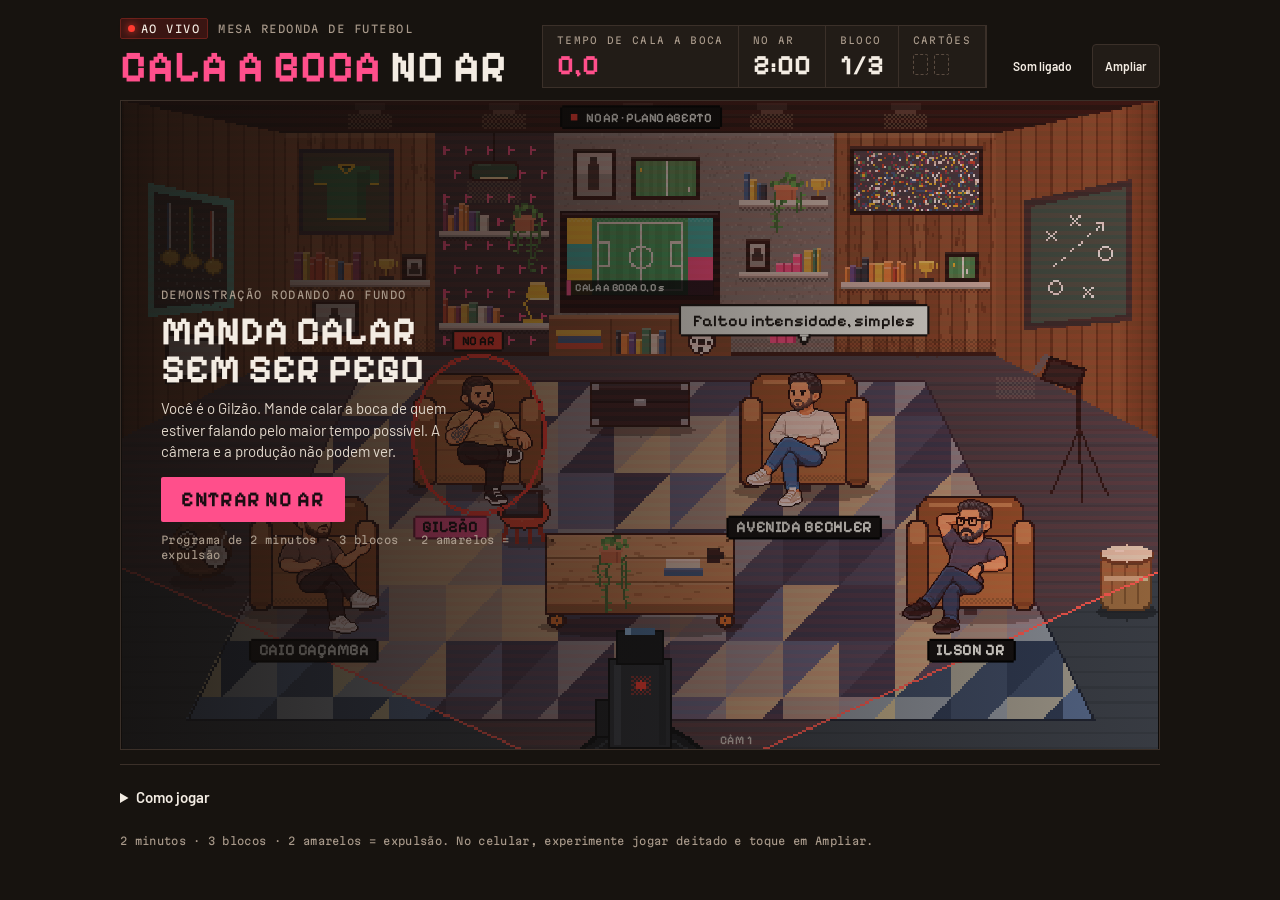
==== commit 1bdf99a7: "Melhora visualização e controles no celular" ====
--- a/index.html
+++ b/index.html
@@ -29,6 +29,8 @@
   --f-mono:"Martian Mono",ui-monospace,SFMono-Regular,Menlo,monospace;
   color-scheme:dark;
 }
+*,*::before,*::after{box-sizing:border-box}
+html{scroll-padding-top:8px}
 body{
   background:var(--bg);color:var(--fg);font-family:var(--f-body);font-size:15px;line-height:1.45;
   padding-left:max(16px,env(safe-area-inset-left,0px));
@@ -36,13 +38,28 @@
   padding-block:18px 28px;
 }
 .wrap{max-width:1040px;margin:0 auto;display:flex;flex-direction:column;gap:14px}
-.bar{display:flex;flex-wrap:wrap;align-items:flex-end;justify-content:space-between;gap:12px 24px}
+.jogador{display:flex;flex-direction:column;gap:12px;min-width:0}
+.acoes{display:flex;gap:6px;align-items:center}
+.acao{min-height:44px;padding:8px 12px;border:1px solid var(--line);border-radius:4px;background:var(--panel);color:var(--fg);font:600 12px var(--f-body);cursor:pointer;touch-action:manipulation}
+.curto{display:none}
+.status-jogo,.controles{display:none}
+.ajuda{border-top:1px solid var(--line);padding-top:10px}
+.ajuda summary{min-height:44px;cursor:pointer;align-content:center;font:600 15px var(--f-body);color:var(--fg)}
+.ajuda[open] summary{margin-bottom:8px}
+.ajuda .legenda{padding-bottom:12px}
+body.modo-foco{overflow:hidden}
+.jogador.em-foco{position:fixed;inset:0;z-index:100;background:var(--bg);height:100vh;height:100dvh;max-width:none;padding:max(8px,env(safe-area-inset-top)) max(10px,env(safe-area-inset-right)) max(8px,env(safe-area-inset-bottom)) max(10px,env(safe-area-inset-left));gap:8px;overflow:auto}
+.em-foco .palco{flex:1;min-height:120px;aspect-ratio:auto}
+.em-foco .marca{display:none}
+.em-foco .bar{display:flex;flex-wrap:nowrap;align-items:stretch;gap:8px}
+.em-foco .placar{flex:1}
+.bar{display:grid;grid-template-columns:minmax(0,1fr) auto auto;align-items:end;gap:12px}
 .marca{min-width:0}
 .eyebrow{font-family:var(--f-mono);font-size:10.5px;letter-spacing:.14em;text-transform:uppercase;color:var(--muted);margin:0;display:flex;align-items:center;gap:10px;flex-wrap:wrap}
 .vivo{display:inline-flex;align-items:center;gap:6px;color:var(--fg);background:#3a1512;border:1px solid #6b211b;padding:2px 7px;border-radius:2px}
 .vivo::before{content:"";width:7px;height:7px;border-radius:50%;background:var(--tally);box-shadow:0 0 8px var(--tally);animation:pisca 1.2s steps(2) infinite}
 @keyframes pisca{50%{opacity:.25}}
-.titulo{font-family:var(--f-display);font-weight:700;font-size:clamp(34px,6vw,58px);line-height:.92;letter-spacing:0;text-transform:uppercase;margin:8px 0 0;text-wrap:balance}
+.titulo{font-family:var(--f-display);font-weight:700;font-size:clamp(34px,4vw,44px);line-height:.92;letter-spacing:0;text-transform:uppercase;margin:8px 0 0;text-wrap:balance}
 .titulo span{color:var(--pink)}
 .placar{display:flex;flex-wrap:wrap;align-items:stretch;border:1px solid var(--line);background:var(--panel)}
 .stat{display:flex;flex-direction:column;gap:3px;padding:8px 14px;border-right:1px solid var(--line);min-width:0}
@@ -56,6 +73,7 @@
 .cartoes i.vermelho{background:var(--card-r);border-color:var(--card-r);border-style:solid}
 .som{appearance:none;border:0;background:transparent;color:var(--muted);font-family:var(--f-mono);font-size:10px;letter-spacing:.12em;text-transform:uppercase;padding:8px 14px;cursor:pointer}
 .som:hover{color:var(--fg)}
+.acao.som{color:var(--fg);font:600 12px var(--f-body);letter-spacing:0;text-transform:none}
 :focus-visible{outline:2px solid var(--amber);outline-offset:2px}
 .palco{position:relative;width:100%;max-width:100%;aspect-ratio:16/10;background:#0c0a09;border:1px solid var(--line);overflow:hidden}
 #jogo{image-rendering:crisp-edges;image-rendering:pixelated;display:block;width:100%;height:100%;touch-action:none;cursor:crosshair;-webkit-user-select:none;user-select:none;-webkit-touch-callout:none}
@@ -82,31 +100,103 @@
 @media (max-width:760px){
   .legenda{grid-template-columns:1fr}
 }
-@media (max-width:620px){
-  .placar{width:100%}
-  .stat{padding:6px 10px;flex:1 1 auto}
+@media (max-width:760px),(max-height:500px) and (orientation:landscape){
+  body{padding:max(8px,env(safe-area-inset-top)) max(10px,env(safe-area-inset-right)) max(12px,env(safe-area-inset-bottom)) max(10px,env(safe-area-inset-left))}
+  .wrap,.jogador{gap:8px}
+  .bar{display:grid;grid-template-columns:minmax(0,1fr) auto;align-items:center;gap:8px}
+  .bar>.marca{grid-column:1;grid-row:1}
+  .bar>.acoes{grid-column:2;grid-row:1}
+  .marca .eyebrow{font-size:9px;letter-spacing:.07em}
+  .submarca{display:none}
+  .titulo{font-size:clamp(22px,6vw,34px);line-height:1;margin:5px 0 0;text-wrap:initial}
+  .placar{grid-column:1/-1;width:100%;display:grid;grid-template-columns:1.25fr repeat(3,minmax(0,1fr))}
+  .stat{padding:7px 9px;gap:3px}
+  .stat:last-child{border-right:0}
+  .rot{font-size:9px;letter-spacing:.05em}
+  .longo{display:none}
+  .curto{display:inline}
+  .val{font-size:25px}
+  .cartoes{height:25px}
+  .acao{padding:8px 10px}
+  .palco{aspect-ratio:54/35}
+  .overlay{justify-content:center;background:rgba(17,14,12,.72)}
+  .cartaz{gap:8px;align-items:center;text-align:center;max-width:340px}
+  .cartaz h2{font-size:clamp(23px,6.5vw,32px)}
+  .cartaz>.eyebrow{font-size:9px;justify-content:center}
+  .cartaz .lead{font-size:14px;line-height:1.3;max-width:32ch}
+  #telaInicio .lead,.cartaz .dica{display:none}
+  .btn{font-size:20px;padding:11px 20px;min-height:48px;align-self:center}
+  .status-jogo{display:flex;flex-wrap:wrap;align-items:center;justify-content:space-between;gap:4px 12px;min-height:38px;padding:6px 10px;border:1px solid var(--line);border-radius:4px;background:var(--panel);font-size:13px;line-height:1.3}
+  .status-jogo strong{color:var(--fg);font-weight:600}
+  .status-jogo span{color:#d4c5b7}
+  .status-jogo.perigo{border-color:var(--tally);background:#391b16}
+  .status-jogo.perigo span{color:#ffd1c9}
+  .controles{display:block}
+  .controles p{margin:0 0 6px;color:var(--muted);font:600 10px var(--f-mono);letter-spacing:.05em;text-align:center}
+  .alvos{display:grid;grid-template-columns:repeat(3,minmax(0,1fr));gap:8px}
+  .alvo{position:relative;display:flex;flex-direction:column;align-items:center;justify-content:center;gap:4px;min-height:64px;padding:8px 5px;border:1px solid #6a5647;border-bottom-width:3px;border-radius:6px;color:var(--fg);background:#2a221c;font:700 16px var(--f-body);touch-action:none;user-select:none;-webkit-user-select:none;-webkit-touch-callout:none;cursor:pointer}
+  .alvo small{font:600 9px var(--f-mono);color:#bdad9e;letter-spacing:.04em}
+  .alvo.falando{border-color:var(--amber);background:#3b2b16}
+  .alvo.falando small{color:#ffd88b}
+  .alvo.pressionado{background:var(--pink);border-color:#ff9cbf;color:#210b15}
+  .alvo.pressionado small{color:#36121f}
+  .alvo:disabled{opacity:.55;cursor:default}
+  .nota{font-size:10px}
+  .item p{max-width:none}
+  .em-foco .acoes{flex-shrink:0}
+  .em-foco .placar{width:auto;min-width:0}
+  .em-foco .stat{padding:5px 7px}
+}
+@media (max-width:360px){
+  .acao{padding:8px;font-size:11px}
+  .acao.som{font-size:11px}
+  .titulo{font-size:22px;max-width:170px}
+  .stat{padding:6px}
+  .rot{font-size:8px}
+  .alvo{font-size:14px}
+  .cartaz .lead{font-size:12px}
+}
+@media (orientation:portrait) and (max-width:760px){
+  .em-foco .bar{display:grid;grid-template-columns:minmax(0,1fr) auto}
+  .em-foco .marca{display:block}
+  .em-foco .placar{width:100%}
+}
+@media (orientation:landscape) and (max-height:500px){
+  .marca{display:none}
+  .bar{display:flex;flex-wrap:nowrap;gap:8px}
+  .placar{flex:1;width:auto}
+  .stat{padding:4px 9px}
   .val{font-size:22px}
-  .overlay{justify-content:center;background:rgba(17,14,12,.72)}
-  .cartaz{gap:6px;align-items:flex-start}
-  .cartaz h2{font-size:28px}
-  .lead,.dica,.recorde{display:none}
-  .btn{font-size:18px;padding:8px 14px}
+  .jogador{display:grid;grid-template-columns:minmax(0,1fr) 152px;grid-template-rows:auto minmax(0,1fr) auto;gap:8px;height:calc(100vh - 20px);height:calc(100svh - 20px);min-height:260px}
+  .jogador .bar{grid-column:1/-1}
+  .jogador .palco{grid-column:1;grid-row:2/4;min-height:0;height:100%;aspect-ratio:auto}
+  .controles{grid-column:2;grid-row:2;align-self:center}
+  .alvos{grid-template-columns:1fr;gap:6px}
+  .alvo{min-height:52px;font-size:15px;gap:2px}
+  .controles p{font-size:8px}
+  .status-jogo{grid-column:2;grid-row:3;display:block;font-size:11px}
+  .status-jogo strong,.status-jogo span{display:block}
+  .jogador.em-foco{height:100vh;height:100dvh}
 }
 @media (prefers-reduced-motion:reduce){.vivo::before{animation:none}}
 </style>
 
 <div class="wrap">
+ <div class="jogador" id="jogador">
   <header class="bar">
     <div class="marca">
-      <p class="eyebrow"><span class="vivo">Ao vivo</span> Mesa redonda de futebol</p>
+      <p class="eyebrow"><span class="vivo">Ao vivo</span> <span class="submarca">Mesa redonda de futebol</span></p>
       <h1 class="titulo"><span>Cala a boca</span> no ar</h1>
     </div>
     <div class="placar">
-      <div class="stat"><span class="rot">Tempo de cala a boca</span><span class="val cala" id="vCala">0,0</span></div>
+      <div class="stat"><span class="rot"><span class="longo">Tempo de cala a boca</span><span class="curto">Cala a boca · s</span></span><span class="val cala" id="vCala">0,0</span></div>
       <div class="stat"><span class="rot">No ar</span><span class="val relogio" id="vRelogio">2:00</span></div>
       <div class="stat"><span class="rot">Bloco</span><span class="val" id="vBloco">1/3</span></div>
       <div class="stat"><span class="rot">Cartões</span><span class="cartoes" aria-label="Cartões recebidos"><i id="c1"></i><i id="c2"></i></span></div>
-      <button class="som" id="btnSom" type="button" aria-pressed="false">Som ligado</button>
+    </div>
+    <div class="acoes">
+      <button class="acao som" id="btnSom" type="button" aria-pressed="false">Som ligado</button>
+      <button class="acao" id="btnAmpliar" type="button" aria-pressed="false" aria-controls="jogador">Ampliar</button>
     </div>
   </header>
 
@@ -134,6 +224,21 @@
     </div>
   </div>
 
+  <div class="status-jogo" id="statusJogo" role="status" aria-live="polite" aria-atomic="true">
+    <strong id="statusFala">Pronto para entrar no ar</strong>
+    <span id="statusRisco">Cuidado com a câmera e a produção</span>
+  </div>
+  <div class="controles" aria-label="Controles por toque">
+    <p>Segure em quem está falando · solte para parar</p>
+    <div class="alvos">
+      <button class="alvo" type="button" data-alvo="A" aria-label="Mandar Caio Caçamba calar a boca" aria-pressed="false" disabled>Caio Caçamba<small>Segure</small></button>
+      <button class="alvo" type="button" data-alvo="C" aria-label="Mandar Avenida Bechler calar a boca" aria-pressed="false" disabled>Avenida Bechler<small>Segure</small></button>
+      <button class="alvo" type="button" data-alvo="D" aria-label="Mandar Ilson Jr calar a boca" aria-pressed="false" disabled>Ilson Jr<small>Segure</small></button>
+    </div>
+  </div>
+ </div>
+ <details class="ajuda">
+  <summary>Como jogar</summary>
   <section class="legenda" aria-label="Como jogar">
     <div class="item">
       <span class="sw sw-voce" aria-hidden="true">CALA<br>A BOCA</span>
@@ -151,8 +256,9 @@
       <p>No celular, pode mandar. Quando aparece a exclamação, ela vai levantar o olho. Dois amarelos e você é expulso do programa.</p>
     </div>
   </section>
-
-  <p class="nota">Prévia jogável. A dificuldade de cada bloco é ajustada no objeto CFG, no topo do script.</p>
+ </details>
+
+  <p class="nota">2 minutos · 3 blocos · 2 amarelos = expulsão. No celular, experimente jogar deitado e toque em Ampliar.</p>
   <p class="sr" id="aviso" aria-live="polite"></p>
 </div>
 
@@ -517,6 +623,13 @@
    ===================================================================== */
 const canvas = $('#jogo');
 const ctx = canvas.getContext('2d');
+const compacto = window.matchMedia('(max-width:760px), (max-height:500px) and (orientation:landscape)');
+// Enquadra o estúdio sem mudar personagens, regras ou coordenadas lógicas.
+const janelaCena = () => compacto.matches ? { x: 48, y: 40, w: 864, h: 560 } : { x: 0, y: 0, w: W, h: H };
+function enquadramento() {
+  const v = janelaCena(), escala = Math.min(canvas.width / v.w, canvas.height / v.h);
+  return { ...v, escala, dx: (canvas.width - v.w * escala) / 2, dy: (canvas.height - v.h * escala) / 2 };
+}
 const PW = 480, PH = 300;
 const pxCv = document.createElement('canvas'); pxCv.width = PW; pxCv.height = PH;
 const pc = pxCv.getContext('2d');
@@ -1170,7 +1283,7 @@
   else if (cam.estado === 'aviso' && cam.alvo) prox = 'PRÓXIMO · ' + PLANOS[cam.alvo].nome.toUpperCase();
   ctx.font = '600 12px ' + FONTE; ctx.textBaseline = 'middle'; ctx.textAlign = 'left';
   const w1 = ctx.measureText(txt).width + 34, w2 = prox ? ctx.measureText(prox).width + 22 : 0, total = w1 + (prox ? w2 + 6 : 0);
-  let x = Math.round((480 - total / 2) / 2) * 2; const y = 4;
+  let x = Math.round((480 - total / 2) / 2) * 2; const y = janelaCena().y + 4;
   caixa(ctx, x, y, w1, 22, '#0d0a09', '#000000');
   ctx.fillStyle = '#ff3b30'; ctx.fillRect(x + 10, y + 8, 6, 6);
   ctx.fillStyle = '#f4efe8'; ctx.fillText(txt, x + 24, y + 12);
@@ -1210,8 +1323,11 @@
 function draw() {
   desenharPixel();
   ctx.setTransform(1, 0, 0, 1, 0, 0); ctx.imageSmoothingEnabled = false;
-  ctx.drawImage(pxCv, 0, 0, canvas.width, canvas.height);
-  const s = canvas.width / W; ctx.setTransform(s, 0, 0, s, 0, 0);
+  ctx.fillStyle = '#0c0a09'; ctx.fillRect(0, 0, canvas.width, canvas.height);
+  const v = enquadramento();
+  ctx.save(); ctx.beginPath(); ctx.rect(v.dx, v.dy, v.w * v.escala, v.h * v.escala); ctx.clip();
+  ctx.setTransform(v.escala, 0, 0, v.escala, v.dx - v.x * v.escala, v.dy - v.y * v.escala);
+  ctx.drawImage(pxCv, 0, 0, W, H);
   blitPersonagemDetalhado('B'); blitPersonagemDetalhado('C');
   blitPersonagemDetalhado('A'); blitPersonagemDetalhado('D');
   desenharEfeitosPixel();
@@ -1221,6 +1337,7 @@
   if (fala.quem) drawBalao(GENTE[fala.quem]);
   drawEtiquetaPlano();
   drawFx();
+  ctx.restore();
 }
 
 /* ---------- placar HTML ---------- */
@@ -1233,28 +1350,65 @@
   setTxt('vBloco', (demo ? 1 : jogo.bloco) + '/' + CFG.blocos);
   const c = demo ? 0 : jog.cartoes;
   if (hudCache.cart !== c) { hudCache.cart = c; $('#c1').className = c >= 1 ? 'amarelo' : ''; $('#c2').className = c >= 2 ? 'vermelho' : ''; }
+  const rodando = emJogo(), risco = cameraPegaVoce() || prod.estado === 'olhando';
+  setTxt('statusFala', demo ? 'Pronto para entrar no ar' : (jogo.modo === 'fim' ? 'Programa encerrado' : (fala.quem ? GENTE[fala.quem].nome + ' está falando' : 'A mesa fez uma pausa')));
+  setTxt('statusRisco', !rodando ? '2 amarelos = expulsão' : (jogo.modo === 'flagra' ? 'Flagra! Solte para continuar' : (risco ? 'Estão vendo o Gilzão · solte!' : (prod.estado === 'aviso' ? 'A produção vai olhar · atenção!' : 'Fora de vista · pode mandar'))));
+  $('#statusJogo').classList.toggle('perigo', rodando && risco);
+  const estadoAlvos = [rodando, fala.quem, jog.ativo, jog.alvo].join('|');
+  if (hudCache.alvos !== estadoAlvos) {
+    hudCache.alvos = estadoAlvos;
+    for (const btn of botoesAlvo) {
+      const falando = rodando && fala.quem === btn.dataset.alvo;
+      const pressionado = rodando && jog.ativo && jog.alvo === btn.dataset.alvo;
+      btn.disabled = !rodando;
+      btn.classList.toggle('falando', falando); btn.classList.toggle('pressionado', pressionado);
+      btn.setAttribute('aria-pressed', String(pressionado));
+      btn.lastElementChild.textContent = pressionado ? 'Solte para parar' : (falando ? 'Falando agora' : 'Segure');
+    }
+  }
 }
 
 /* ---------- entrada ---------- */
-function pontoLogico(e) { const r = canvas.getBoundingClientRect(); return { x: (e.clientX - r.left) / r.width * W, y: (e.clientY - r.top) / r.height * H }; }
+function pontoLogico(e) {
+  const r = canvas.getBoundingClientRect(), v = enquadramento();
+  const x = (e.clientX - r.left) / r.width * canvas.width, y = (e.clientY - r.top) / r.height * canvas.height;
+  if (x < v.dx || x > v.dx + v.w * v.escala || y < v.dy || y > v.dy + v.h * v.escala) return null;
+  return { x: v.x + (x - v.dx) / v.escala, y: v.y + (y - v.dy) / v.escala };
+}
 function mirar(pt) {
   let melhor = jog.alvo, bd = Infinity;
   for (const k of FALANTES) { const h = cabeca(GENTE[k]); const dd = (h.x - pt.x) ** 2 + (h.y + 20 - pt.y) ** 2; if (dd < bd) { bd = dd; melhor = k; } }
   jog.alvo = melhor;
 }
 function checarSoltou() { if (!jog.segP && !jog.segK) jog.travado = false; }
+let origemP = null;
+const botoesAlvo = Array.from(document.querySelectorAll('[data-alvo]'));
+function segurarP(e, origem) {
+  if (!emJogo() || jog.ponteiro !== null || e.button !== 0) return false;
+  e.preventDefault();
+  try { origem.setPointerCapture(e.pointerId); } catch (_) {}
+  origemP = origem; jog.ponteiro = e.pointerId; jog.segP = true;
+  return true;
+}
 canvas.addEventListener('pointerdown', e => {
-  if (!emJogo()) return;
-  e.preventDefault();
-  try { canvas.setPointerCapture(e.pointerId); } catch (_) {}
-  jog.ponteiro = e.pointerId; jog.segP = true; mirar(pontoLogico(e));
+  const pt = pontoLogico(e);
+  if (pt && segurarP(e, canvas)) mirar(pt);
 });
-canvas.addEventListener('pointermove', e => { if (jog.segP && jog.ponteiro === e.pointerId) mirar(pontoLogico(e)); });
-const soltarP = e => { if (jog.ponteiro !== e.pointerId) return; jog.ponteiro = null; jog.segP = false; checarSoltou(); };
-['pointerup', 'pointercancel', 'lostpointercapture'].forEach(ev => canvas.addEventListener(ev, soltarP));
-canvas.addEventListener('contextmenu', e => e.preventDefault());
+canvas.addEventListener('pointermove', e => {
+  if (jog.segP && origemP === canvas && jog.ponteiro === e.pointerId) { const pt = pontoLogico(e); if (pt) mirar(pt); }
+});
+const soltarP = e => { if (jog.ponteiro !== e.pointerId) return; origemP = null; jog.ponteiro = null; jog.segP = false; checarSoltou(); };
+for (const origem of [canvas, ...botoesAlvo]) {
+  ['pointerup', 'pointercancel', 'lostpointercapture'].forEach(ev => origem.addEventListener(ev, soltarP));
+  origem.addEventListener('contextmenu', e => e.preventDefault());
+}
+for (const btn of botoesAlvo) {
+  btn.addEventListener('pointerdown', e => { if (segurarP(e, btn)) jog.alvo = btn.dataset.alvo; });
+  btn.addEventListener('focus', () => { if (emJogo()) jog.alvo = btn.dataset.alvo; });
+}
 function mudarAlvo(dir) { const i = FALANTES.indexOf(jog.alvo); jog.alvo = FALANTES[(i + dir + FALANTES.length) % FALANTES.length]; }
 window.addEventListener('keydown', e => {
+  if (e.code === 'Escape' && $('#jogador').classList.contains('em-foco')) { alternarFoco(false); return; }
   if (!emJogo()) return;
   switch (e.code) {
     case 'Space': case 'KeyJ': jog.segK = true; e.preventDefault(); break;
@@ -1263,18 +1417,34 @@
   }
 });
 window.addEventListener('keyup', e => { if (e.code === 'Space' || e.code === 'KeyJ') { jog.segK = false; checarSoltou(); } });
-window.addEventListener('blur', () => { jog.segK = false; jog.segP = false; jog.ponteiro = null; checarSoltou(); });
+function limparEntrada() {
+  jog.segK = false; jog.segP = false; jog.ponteiro = null; jog.ativo = false; origemP = null;
+  checarSoltou(); somCalaBoca(false);
+}
+window.addEventListener('blur', limparEntrada);
+document.addEventListener('visibilitychange', () => { if (document.hidden) limparEntrada(); });
 $('#btnJogar').addEventListener('click', comecar);
 $('#btnDeNovo').addEventListener('click', comecar);
 $('#btnSom').addEventListener('click', () => setMudo(!jogo.mudo));
-
-/* ---------- tamanho: a tela interna é sempre um múltiplo inteiro de 480×300 ---------- */
+function alternarFoco(ativo = !$('#jogador').classList.contains('em-foco')) {
+  limparEntrada();
+  $('#jogador').classList.toggle('em-foco', ativo); document.body.classList.toggle('modo-foco', ativo);
+  $('#btnAmpliar').setAttribute('aria-pressed', String(ativo));
+  $('#btnAmpliar').textContent = ativo ? 'Sair' : 'Ampliar';
+  ajustar();
+}
+$('#btnAmpliar').addEventListener('click', () => alternarFoco());
+compacto.addEventListener('change', () => { limparEntrada(); ajustar(); });
+window.matchMedia('(orientation:landscape)').addEventListener('change', limparEntrada);
+
+/* ---------- tamanho e enquadramento responsivos, sem distorcer a arte ---------- */
 function ajustar() {
   const r = canvas.getBoundingClientRect();
   const dpr = Math.min(2, window.devicePixelRatio || 1);
-  const k = Math.max(1, Math.round((r.width || W) * dpr / PW));
-  if (canvas.width === PW * k && canvas.height === PH * k) return;
-  canvas.width = PW * k; canvas.height = PH * k;
+  const largura = Math.max(1, Math.round((r.width || W) * dpr));
+  const altura = Math.max(1, Math.round((r.height || H) * dpr));
+  if (canvas.width === largura && canvas.height === altura) return;
+  canvas.width = largura; canvas.height = altura;
 }
 if (window.ResizeObserver) new ResizeObserver(ajustar).observe(canvas); else window.addEventListener('resize', ajustar);
 
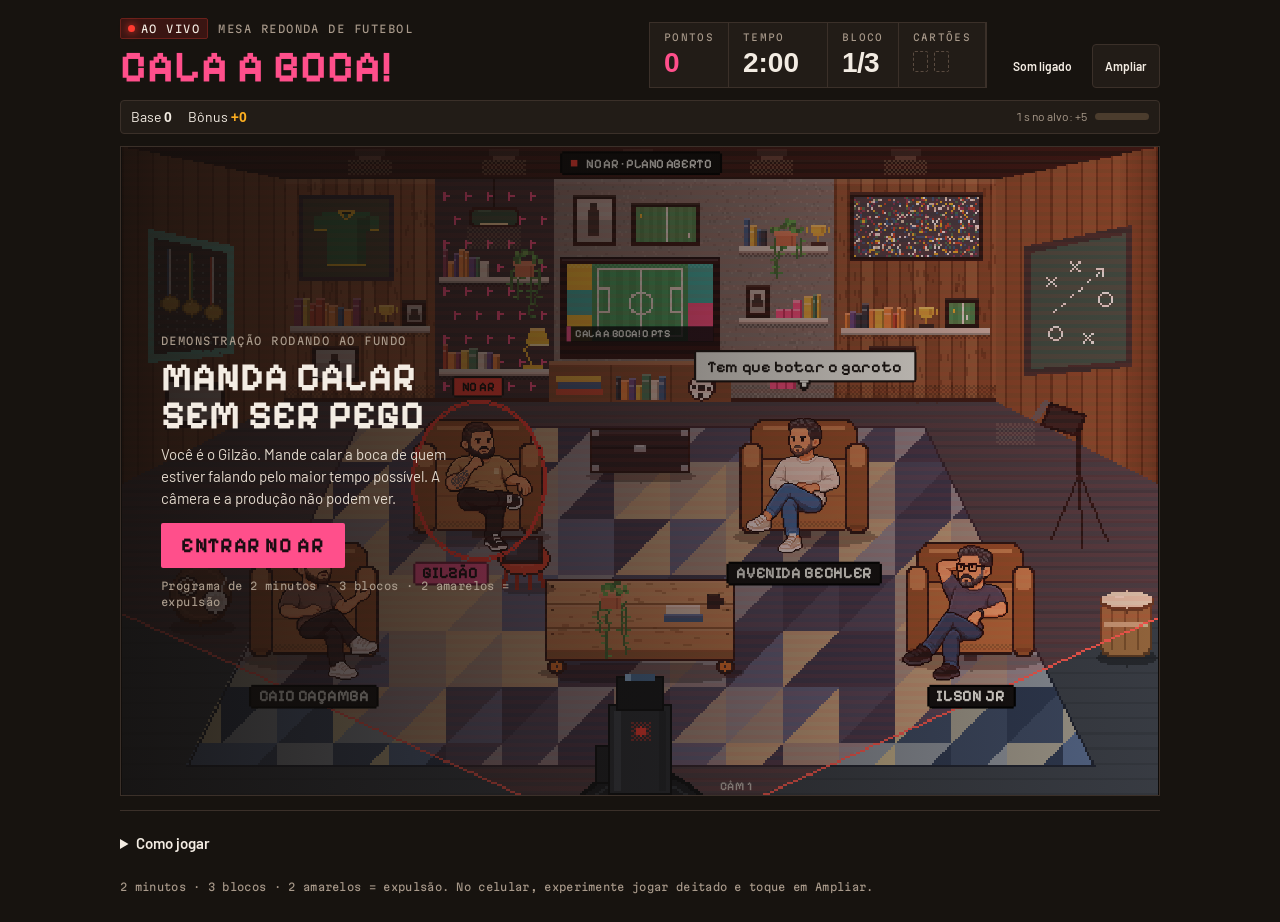
==== commit 6d75d8ed: "Renomeia para CALA A BOCA! e adiciona pontos e bônus por acerto" ====
--- a/index.html
+++ b/index.html
@@ -6,7 +6,7 @@
 <style>:root{color-scheme:dark}body{margin:0}[hidden]{display:none!important}img{max-width:100%}</style>
 </head>
 <body>
-<title>Cala a Boca no Ar</title>
+<title>CALA A BOCA!</title>
 <meta name="claude:viewport-fit-sides" content="cover">
 <link rel="preconnect" href="https://fonts.googleapis.com">
 <link rel="preconnect" href="https://fonts.gstatic.com" crossorigin>
@@ -39,6 +39,18 @@
 }
 .wrap{max-width:1040px;margin:0 auto;display:flex;flex-direction:column;gap:14px}
 .jogador{display:flex;flex-direction:column;gap:12px;min-width:0}
+.resumo-pontos{display:flex;flex-wrap:wrap;align-items:center;gap:6px 16px;padding:7px 10px;border:1px solid var(--line);border-radius:4px;background:var(--panel);font:14px/1.3 var(--f-body);font-variant-numeric:tabular-nums}
+.resumo-pontos strong{font-family:Arial,Helvetica,sans-serif;color:var(--fg)}
+.resumo-pontos .bonus-total strong{color:var(--amber)}
+.bonus-proximo{margin-left:auto;display:flex;align-items:center;gap:8px;color:var(--muted);font-size:12px}
+.bonus-proximo.ganhou{color:var(--amber)}
+.progresso-bonus{width:54px;height:7px;appearance:none;border:0;border-radius:4px;overflow:hidden;background:#4b3c2d;accent-color:var(--amber)}
+.progresso-bonus::-webkit-progress-bar{background:#4b3c2d}
+.progresso-bonus::-webkit-progress-value{background:var(--amber)}
+.progresso-bonus::-moz-progress-bar{background:var(--amber)}
+.regra-pontos{color:#e2d8cc;font-size:14px;margin:0 0 12px}
+.fim-resumo{margin:0;color:#e2d8cc;font:15px/1.4 var(--f-body);font-variant-numeric:tabular-nums}
+.cartaz #fimTempo{font-family:Arial,Helvetica,sans-serif;font-variant-numeric:tabular-nums;letter-spacing:-.03em}
 .acoes{display:flex;gap:6px;align-items:center}
 .acao{min-height:44px;padding:8px 12px;border:1px solid var(--line);border-radius:4px;background:var(--panel);color:var(--fg);font:600 12px var(--f-body);cursor:pointer;touch-action:manipulation}
 .curto{display:none}
@@ -64,9 +76,9 @@
 .placar{display:flex;flex-wrap:wrap;align-items:stretch;border:1px solid var(--line);background:var(--panel)}
 .stat{display:flex;flex-direction:column;gap:3px;padding:8px 14px;border-right:1px solid var(--line);min-width:0}
 .rot{font-family:var(--f-mono);font-size:9.5px;letter-spacing:.14em;text-transform:uppercase;color:var(--muted);white-space:nowrap}
-.val{font-family:var(--f-display);font-weight:700;font-size:28px;line-height:1;font-variant-numeric:tabular-nums}
+.val{font-family:Arial,Helvetica,sans-serif;font-weight:700;font-size:28px;line-height:1.1;letter-spacing:-.025em;white-space:nowrap;font-variant-numeric:tabular-nums}
 .val.cala{color:var(--pink);min-width:3.2ch}
-.val.relogio{min-width:3.4ch}
+.val.relogio{min-width:4.5ch;letter-spacing:0}
 .cartoes{display:flex;gap:6px;align-items:center;height:28px}
 .cartoes i{width:15px;height:21px;border-radius:2px;border:1.5px dashed #5a4b40;display:block}
 .cartoes i.amarelo{background:var(--card-y);border-color:var(--card-y);border-style:solid}
@@ -109,7 +121,7 @@
   .marca .eyebrow{font-size:9px;letter-spacing:.07em}
   .submarca{display:none}
   .titulo{font-size:clamp(22px,6vw,34px);line-height:1;margin:5px 0 0;text-wrap:initial}
-  .placar{grid-column:1/-1;width:100%;display:grid;grid-template-columns:1.25fr repeat(3,minmax(0,1fr))}
+  .placar{grid-column:1/-1;width:100%;display:grid;grid-template-columns:1.2fr 1.2fr .7fr .9fr}
   .stat{padding:7px 9px;gap:3px}
   .stat:last-child{border-right:0}
   .rot{font-size:9px;letter-spacing:.05em}
@@ -125,6 +137,10 @@
   .cartaz>.eyebrow{font-size:9px;justify-content:center}
   .cartaz .lead{font-size:14px;line-height:1.3;max-width:32ch}
   #telaInicio .lead,.cartaz .dica{display:none}
+  .cartaz .recorde{display:block;font:12px/1.3 var(--f-body);letter-spacing:0}
+  .fim-resumo{font-size:12px}
+  .resumo-pontos{gap:5px 12px;font-size:13px;flex-shrink:0}
+  .bonus-proximo{font-size:11px}
   .btn{font-size:20px;padding:11px 20px;min-height:48px;align-self:center}
   .status-jogo{display:flex;flex-wrap:wrap;align-items:center;justify-content:space-between;gap:4px 12px;min-height:38px;padding:6px 10px;border:1px solid var(--line);border-radius:4px;background:var(--panel);font-size:13px;line-height:1.3}
   .status-jogo strong{color:var(--fg);font-weight:600}
@@ -167,14 +183,15 @@
   .placar{flex:1;width:auto}
   .stat{padding:4px 9px}
   .val{font-size:22px}
-  .jogador{display:grid;grid-template-columns:minmax(0,1fr) 152px;grid-template-rows:auto minmax(0,1fr) auto;gap:8px;height:calc(100vh - 20px);height:calc(100svh - 20px);min-height:260px}
+  .jogador{display:grid;grid-template-columns:minmax(0,1fr) 152px;grid-template-rows:auto auto minmax(0,1fr) auto;gap:8px;height:calc(100vh - 20px);height:calc(100svh - 20px);min-height:290px}
   .jogador .bar{grid-column:1/-1}
-  .jogador .palco{grid-column:1;grid-row:2/4;min-height:0;height:100%;aspect-ratio:auto}
-  .controles{grid-column:2;grid-row:2;align-self:center}
+  .jogador .resumo-pontos{grid-column:1/-1;grid-row:2;padding-block:4px}
+  .jogador .palco{grid-column:1;grid-row:3/5;min-height:0;height:100%;aspect-ratio:auto}
+  .controles{grid-column:2;grid-row:3;align-self:center}
   .alvos{grid-template-columns:1fr;gap:6px}
   .alvo{min-height:52px;font-size:15px;gap:2px}
   .controles p{font-size:8px}
-  .status-jogo{grid-column:2;grid-row:3;display:block;font-size:11px}
+  .status-jogo{grid-column:2;grid-row:4;display:block;font-size:11px}
   .status-jogo strong,.status-jogo span{display:block}
   .jogador.em-foco{height:100vh;height:100dvh}
 }
@@ -186,11 +203,11 @@
   <header class="bar">
     <div class="marca">
       <p class="eyebrow"><span class="vivo">Ao vivo</span> <span class="submarca">Mesa redonda de futebol</span></p>
-      <h1 class="titulo"><span>Cala a boca</span> no ar</h1>
+      <h1 class="titulo"><span>CALA A BOCA!</span></h1>
     </div>
     <div class="placar">
-      <div class="stat"><span class="rot"><span class="longo">Tempo de cala a boca</span><span class="curto">Cala a boca · s</span></span><span class="val cala" id="vCala">0,0</span></div>
-      <div class="stat"><span class="rot">No ar</span><span class="val relogio" id="vRelogio">2:00</span></div>
+      <div class="stat"><span class="rot">Pontos</span><span class="val cala" id="vCala">0</span></div>
+      <div class="stat"><span class="rot">Tempo</span><span class="val relogio" id="vRelogio" role="timer" aria-label="Tempo restante">2:00</span></div>
       <div class="stat"><span class="rot">Bloco</span><span class="val" id="vBloco">1/3</span></div>
       <div class="stat"><span class="rot">Cartões</span><span class="cartoes" aria-label="Cartões recebidos"><i id="c1"></i><i id="c2"></i></span></div>
     </div>
@@ -199,6 +216,11 @@
       <button class="acao" id="btnAmpliar" type="button" aria-pressed="false" aria-controls="jogador">Ampliar</button>
     </div>
   </header>
+  <div class="resumo-pontos" aria-label="Composição da pontuação">
+    <span>Base <strong id="vBase">0</strong></span>
+    <span class="bonus-total">Bônus <strong id="vBonus">+0</strong></span>
+    <span class="bonus-proximo" id="bonusProximo"><span id="bonusMsg">1 s no alvo: +5</span><progress class="progresso-bonus" id="progressoBonus" max="1" value="0" aria-label="Progresso para o próximo bônus"></progress></span>
+  </div>
 
   <div class="palco">
     <canvas id="jogo" tabindex="0" role="img" aria-label="Estúdio de mesa redonda visto do alto: Caio Caçamba, Gilzão, Avenida Bechler e Ilson Jr nas poltronas, a câmera embaixo e a produção entrando pelas laterais."></canvas>
@@ -216,7 +238,8 @@
     <div class="overlay" id="telaFim" hidden>
       <div class="cartaz">
         <p class="eyebrow" id="fimMotivo">Fim do programa</p>
-        <h2 id="fimTempo">0,0 s de cala a boca</h2>
+        <h2 id="fimTempo">0 pontos</h2>
+        <p class="fim-resumo" id="fimResumo"></p>
         <p class="lead" id="fimTitulo"></p>
         <p class="dica recorde" id="fimRecorde"></p>
         <button class="btn" id="btnDeNovo" type="button">Voltar ao ar</button>
@@ -239,6 +262,7 @@
  </div>
  <details class="ajuda">
   <summary>Como jogar</summary>
+  <p class="regra-pontos">Cada 0,1 segundo segurando no falante certo vale 1 ponto. A cada 1 segundo seguido de acerto, você ganha mais 5 pontos de bônus. Os bônus ficam no total mesmo depois de soltar. Errar o alvo ou ser pego interrompe a sequência.</p>
   <section class="legenda" aria-label="Como jogar">
     <div class="item">
       <span class="sw sw-voce" aria-hidden="true">CALA<br>A BOCA</span>
@@ -294,12 +318,13 @@
     olhando: [1.4, 2.6],
     olhadas: [1, 3]          // olhadas por visita
   },
-  fala: { min: [2.6, 1.3], max: [4.6, 2.6], pausa: [0.7, 0.3] }
+  fala: { min: [3.8, 2.4], max: [5.8, 3.8], pausa: [0.8, 0.45] },
+  pontos: { fracao: 0.1, bonusACada: 1, bonus: 5 }
 };
 
 const W = 960, H = 600, DEG = Math.PI / 180;
 const CAM = { x: 480, y: 650 };
-const CHAVE = 'cala-a-boca-recorde';
+const CHAVE = 'cala-a-boca-recorde-pontos-v1';
 
 /* ---------- utilitários ---------- */
 const $ = s => document.querySelector(s);
@@ -319,6 +344,7 @@
 function elip(g, x, y, rx, ry) { g.beginPath(); g.ellipse(x, y, rx, ry, 0, 0, Math.PI * 2); g.fill(); }
 const fmtNum = v => v.toFixed(1).replace('.', ',');
 const fmt = v => fmtNum(v) + ' s';
+const fmtPontos = v => Math.floor(v).toLocaleString('pt-BR');
 function mmss(s) { s = Math.ceil(s); return Math.floor(s / 60) + ':' + String(s % 60).padStart(2, '0'); }
 
 /* ---------- elenco: A = Caio Caçamba, B = Gilzão (jogável), C = Avenida Bechler, D = Ilson Jr ---------- */
@@ -357,7 +383,22 @@
 /* ---------- estado ---------- */
 let T = 0;
 const jogo = { modo: 'demo', tempo: 0, congela: 0, bloco: 1, fx: [], recorde: 0, mudo: false };
-const jog = { alvo: 'C', segP: false, segK: false, ponteiro: null, travado: false, ativo: false, exp: 0, invul: 0, calaBoca: 0, cartoes: 0, demoCalaBoca: 0 };
+const jog = { alvo: 'C', segP: false, segK: false, ponteiro: null, travado: false, ativo: false, exp: 0, invul: 0, calaBoca: 0, pontosBase: 0, bonus: 0, sequencia: 0, sequenciaFala: null, bonusAviso: 0, ultimoBonus: 0, cartoes: 0, demoCalaBoca: 0 };
+const totalPontos = () => jog.pontosBase + jog.bonus;
+function zerarSequencia() { jog.sequencia = 0; jog.sequenciaFala = null; }
+function pontuar(dt) {
+  if (jogo.modo !== 'jogando' || !(dt > 0) || !jog.ativo || !fala.quem || fala.quem !== jog.alvo) { zerarSequencia(); return; }
+  const vez = fala.quem + '|' + fala.inicio;
+  if (jog.sequenciaFala !== vez) { zerarSequencia(); jog.sequenciaFala = vez; }
+  const antes = Math.floor((jog.sequencia + 1e-7) / CFG.pontos.bonusACada);
+  jog.calaBoca += dt; jog.sequencia += dt;
+  jog.pontosBase = Math.floor((jog.calaBoca + 1e-7) / CFG.pontos.fracao);
+  const depois = Math.floor((jog.sequencia + 1e-7) / CFG.pontos.bonusACada);
+  if (depois > antes) {
+    const ganho = (depois - antes) * CFG.pontos.bonus;
+    jog.bonus += ganho; jog.ultimoBonus = ganho; jog.bonusAviso = 1.2;
+  }
+}
 const fala = { quem: 'C', ultimo: 'C', t: 3, frase: FRASES[0], inicio: 0, pausa: false };
 const cam = { ang: PLANOS.ABERTO.ang, half: PLANOS.ABERTO.half, plano: 'ABERTO', estado: 'hold', t: 2, alvo: null, corte: false, fintaEm: null, fintou: 0, flash: 0, angIni: 0, halfIni: 0, prog: 0, dur: 1 };
 const prod = { estado: 'fora', t: 4, lado: 'E', x: -80, y: 590, olhadas: 0 };
@@ -478,6 +519,7 @@
 function avisar(txt) { const el = $('#aviso'); if (el) el.textContent = txt; }
 
 function flagra(quem) {
+  zerarSequencia();
   jog.cartoes++; jog.travado = true; jog.ativo = false; jog.exp = 0; jog.invul = CFG.invul;
   jogo.modo = 'flagra'; jogo.congela = CFG.congela;
   const verm = jog.cartoes >= CFG.cartoesParaExpulsao;
@@ -493,23 +535,25 @@
   return 'Camisa 10 do cala a boca. Ninguém terminou uma frase.';
 }
 function fim(motivo) {
+  zerarSequencia();
   jogo.modo = 'fim'; somCalaBoca(false); jog.ativo = false; jog.segP = jog.segK = false;
-  const s = jog.calaBoca, novo = s > jogo.recorde + 0.05;
-  if (novo) { jogo.recorde = s; try { localStorage.setItem(CHAVE, String(s)); } catch (_) {} }
+  const s = jog.calaBoca, pontos = totalPontos(), novo = pontos > jogo.recorde;
+  if (novo) { jogo.recorde = pontos; try { localStorage.setItem(CHAVE, String(pontos)); } catch (_) {} }
   $('#fimMotivo').textContent = motivo === 'expulso' ? 'Expulso do programa' : 'Fim do programa';
-  $('#fimTempo').textContent = fmt(s) + ' de cala a boca';
+  $('#fimTempo').textContent = fmtPontos(pontos) + ' pontos';
+  $('#fimResumo').textContent = fmtPontos(jog.pontosBase) + ' base + ' + fmtPontos(jog.bonus) + ' de bônus · ' + fmt(s) + ' de acerto';
   $('#fimTitulo').textContent = titulo(s);
-  $('#fimRecorde').textContent = novo ? 'Novo recorde neste aparelho.' : 'Recorde neste aparelho: ' + fmt(jogo.recorde);
+  $('#fimRecorde').textContent = (novo ? 'Novo recorde: ' : 'Recorde neste aparelho: ') + fmtPontos(jogo.recorde) + ' pontos';
   $('#telaFim').hidden = false;
-  avisar('Fim. ' + fmt(s) + ' de cala a boca.');
+  avisar('Fim. ' + fmtPontos(pontos) + ' pontos, incluindo ' + fmtPontos(jog.bonus) + ' de bônus.');
   $('#btnDeNovo').focus({ preventScroll: true });
 }
 
 function comecar() {
   iniciarAudio();
   jogo.modo = 'jogando'; jogo.tempo = 0; jogo.bloco = 1; jogo.fx = [];
-  Object.assign(jog, { alvo: 'C', segP: false, segK: false, ponteiro: null, travado: false, ativo: false, exp: 0, invul: 1.2, calaBoca: 0, cartoes: 0 });
-  Object.assign(fala, { quem: 'C', ultimo: 'C', t: 3.4, frase: novaFrase(), inicio: T, pausa: false });
+  Object.assign(jog, { alvo: 'C', segP: false, segK: false, ponteiro: null, travado: false, ativo: false, exp: 0, invul: 1.2, calaBoca: 0, pontosBase: 0, bonus: 0, sequencia: 0, sequenciaFala: null, bonusAviso: 0, ultimoBonus: 0, cartoes: 0 });
+  Object.assign(fala, { quem: 'C', ultimo: 'C', t: 4.8, frase: novaFrase(), inicio: T, pausa: false });
   const p = PLANOS.C;
   Object.assign(cam, { ang: p.ang, half: p.half, plano: 'C', estado: 'hold', t: 3.2, alvo: null, fintaEm: null, fintou: 0, flash: 0 });
   Object.assign(prod, { estado: 'fora', t: rand(7, 10), lado: 'E', x: -80 });
@@ -519,7 +563,9 @@
 }
 
 function update(dt) {
+  if (jogo.modo === 'jogando') dt = Math.min(dt, Math.max(0, CFG.duracao - jogo.tempo));
   T += dt;
+  jog.bonusAviso = Math.max(0, jog.bonusAviso - dt);
   for (const f of jogo.fx) f.t += dt;
   jogo.fx = jogo.fx.filter(f => f.t < f.dur);
   if (cam.flash > 0) cam.flash = Math.max(0, cam.flash - dt);
@@ -544,7 +590,7 @@
       jog.exp += dt;
       if (jog.exp >= CFG.graca) { flagra(camPega ? 'camera' : 'producao'); return; }
     } else jog.exp = 0;
-    if (jog.ativo && fala.quem === jog.alvo) jog.calaBoca += dt;
+    pontuar(dt);
     somCalaBoca(jog.ativo);
     if (jogo.tempo >= CFG.duracao) fim('fim');
   } else {
@@ -1232,11 +1278,11 @@
   g.fillStyle = fundo; g.fillRect(x + 2, y + 2, w - 4, h - 4);
 }
 function textoTV() {
-  const v = jogo.modo === 'demo' ? jog.demoCalaBoca : jog.calaBoca;
+  const v = jogo.modo === 'demo' ? 0 : totalPontos();
   ctx.fillStyle = 'rgba(10,10,12,.85)'; ctx.fillRect(412, 166, 136, 14);
   ctx.fillStyle = '#ff4f8b'; ctx.fillRect(412, 166, 4, 14);
   ctx.font = '600 10px ' + FONTE; ctx.textAlign = 'left'; ctx.textBaseline = 'middle';
-  ctx.fillStyle = '#f4efe8'; ctx.fillText('CALA A BOCA ' + fmtNum(v) + ' s', 420, 173.5);
+  ctx.fillStyle = '#f4efe8'; ctx.fillText('CALA A BOCA! ' + fmtPontos(v) + ' PTS', 420, 173.5);
 }
 function drawNomes() {
   ctx.font = '700 15px ' + FONTE; ctx.textAlign = 'center'; ctx.textBaseline = 'middle';
@@ -1345,7 +1391,12 @@
 function setTxt(id, v) { if (hudCache[id] !== v) { hudCache[id] = v; $('#' + id).textContent = v; } }
 function hud() {
   const demo = jogo.modo === 'demo';
-  setTxt('vCala', fmtNum(demo ? 0 : jog.calaBoca));
+  setTxt('vCala', fmtPontos(demo ? 0 : totalPontos()));
+  setTxt('vBase', fmtPontos(demo ? 0 : jog.pontosBase));
+  setTxt('vBonus', '+' + fmtPontos(demo ? 0 : jog.bonus));
+  setTxt('bonusMsg', !demo && jog.bonusAviso > 0 ? 'Bônus +' + fmtPontos(jog.ultimoBonus) + '!' : '1 s no alvo: +5');
+  $('#bonusProximo').classList.toggle('ganhou', !demo && jog.bonusAviso > 0);
+  $('#progressoBonus').value = demo ? 0 : clamp((jog.sequencia % CFG.pontos.bonusACada) / CFG.pontos.bonusACada, 0, 1);
   setTxt('vRelogio', mmss(demo ? CFG.duracao : Math.max(0, CFG.duracao - jogo.tempo)));
   setTxt('vBloco', (demo ? 1 : jogo.bloco) + '/' + CFG.blocos);
   const c = demo ? 0 : jog.cartoes;
@@ -1378,9 +1429,10 @@
 function mirar(pt) {
   let melhor = jog.alvo, bd = Infinity;
   for (const k of FALANTES) { const h = cabeca(GENTE[k]); const dd = (h.x - pt.x) ** 2 + (h.y + 20 - pt.y) ** 2; if (dd < bd) { bd = dd; melhor = k; } }
-  jog.alvo = melhor;
-}
-function checarSoltou() { if (!jog.segP && !jog.segK) jog.travado = false; }
+  definirAlvo(melhor);
+}
+function definirAlvo(alvo) { if (jog.alvo !== alvo) zerarSequencia(); jog.alvo = alvo; }
+function checarSoltou() { if (!jog.segP && !jog.segK) { jog.travado = false; jog.ativo = false; zerarSequencia(); } }
 let origemP = null;
 const botoesAlvo = Array.from(document.querySelectorAll('[data-alvo]'));
 function segurarP(e, origem) {
@@ -1403,10 +1455,10 @@
   origem.addEventListener('contextmenu', e => e.preventDefault());
 }
 for (const btn of botoesAlvo) {
-  btn.addEventListener('pointerdown', e => { if (segurarP(e, btn)) jog.alvo = btn.dataset.alvo; });
-  btn.addEventListener('focus', () => { if (emJogo()) jog.alvo = btn.dataset.alvo; });
-}
-function mudarAlvo(dir) { const i = FALANTES.indexOf(jog.alvo); jog.alvo = FALANTES[(i + dir + FALANTES.length) % FALANTES.length]; }
+  btn.addEventListener('pointerdown', e => { if (segurarP(e, btn)) definirAlvo(btn.dataset.alvo); });
+  btn.addEventListener('focus', () => { if (emJogo()) definirAlvo(btn.dataset.alvo); });
+}
+function mudarAlvo(dir) { const i = FALANTES.indexOf(jog.alvo); definirAlvo(FALANTES[(i + dir + FALANTES.length) % FALANTES.length]); }
 window.addEventListener('keydown', e => {
   if (e.code === 'Escape' && $('#jogador').classList.contains('em-foco')) { alternarFoco(false); return; }
   if (!emJogo()) return;
@@ -1457,15 +1509,15 @@
   requestAnimationFrame(laco);
 }
 function iniciar(dados) {
-  try { const v = parseFloat(localStorage.getItem(CHAVE)); if (v > 0) jogo.recorde = v; } catch (_) {}
-  if (dados && typeof dados.recorde === 'number') jogo.recorde = Math.max(jogo.recorde, dados.recorde);
+  try { const v = Number(localStorage.getItem(CHAVE)); if (Number.isSafeInteger(v) && v > 0) jogo.recorde = v; } catch (_) {}
+  if (dados && dados.versaoPontos === 1 && Number.isSafeInteger(dados.recorde) && dados.recorde > 0) jogo.recorde = Math.max(jogo.recorde, dados.recorde);
   if (dados && dados.mudo) setMudo(true);
   fala.frase = novaFrase(); fala.inicio = 0;
   renderFundo();
   ajustar();
   requestAnimationFrame(laco);
 }
-if (window.claude && window.claude.hot && window.claude.hot.snapshot) window.claude.hot.snapshot(() => ({ recorde: jogo.recorde, mudo: jogo.mudo }));
+if (window.claude && window.claude.hot && window.claude.hot.snapshot) window.claude.hot.snapshot(() => ({ versaoPontos: 1, recorde: jogo.recorde, mudo: jogo.mudo }));
 window.claude?.hot?.ready ? window.claude.hot.ready(iniciar) : iniciar(window.claude?.hot?.data ?? {});
 })();
 </script>
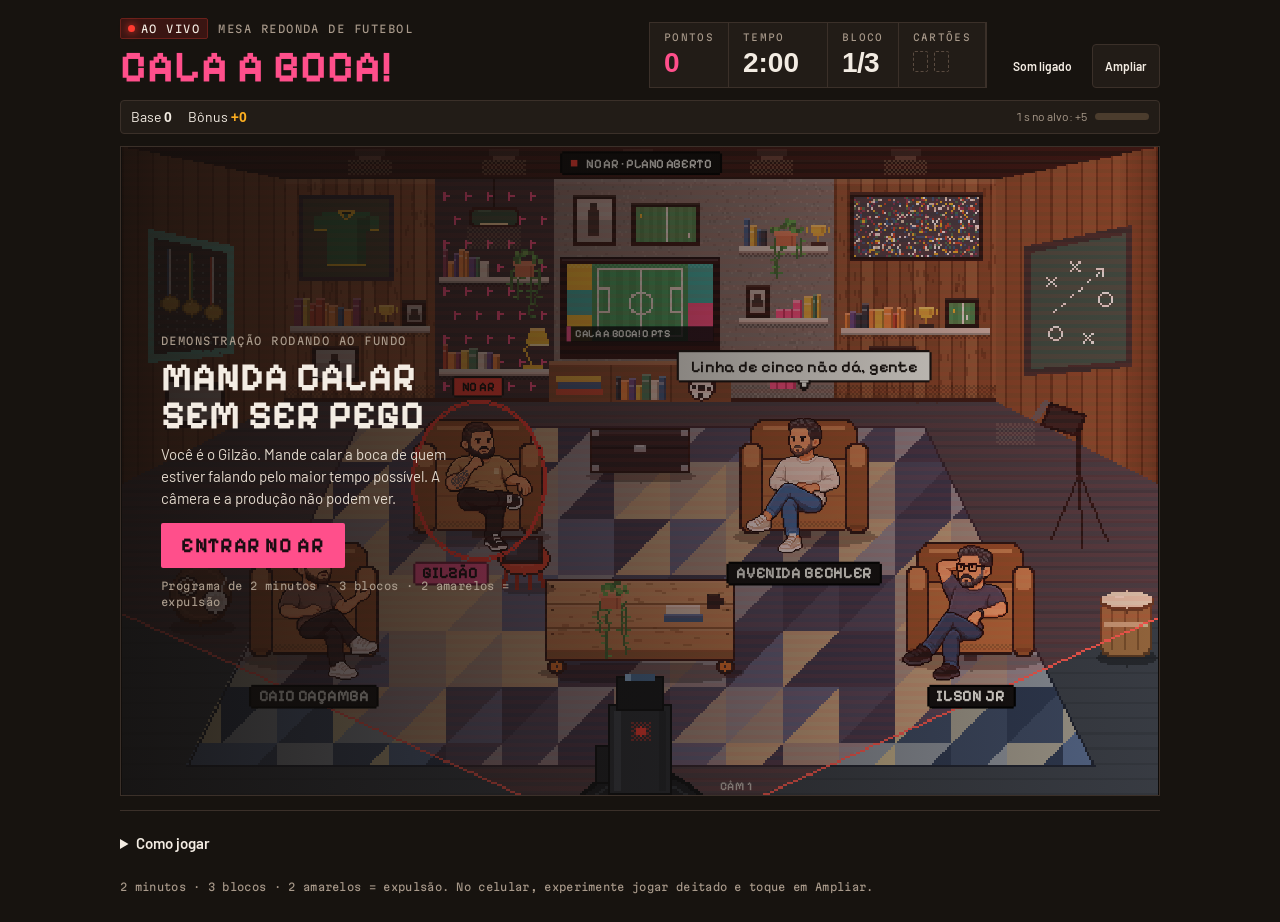
==== commit d9adb5db: "Refina o resumo de pontos e a tela de resultado no celular" ====
--- a/index.html
+++ b/index.html
@@ -136,7 +136,7 @@
   .cartaz h2{font-size:clamp(23px,6.5vw,32px)}
   .cartaz>.eyebrow{font-size:9px;justify-content:center}
   .cartaz .lead{font-size:14px;line-height:1.3;max-width:32ch}
-  #telaInicio .lead,.cartaz .dica{display:none}
+  #telaInicio .lead,#telaFim .lead,.cartaz .dica{display:none}
   .cartaz .recorde{display:block;font:12px/1.3 var(--f-body);letter-spacing:0}
   .fim-resumo{font-size:12px}
   .resumo-pontos{gap:5px 12px;font-size:13px;flex-shrink:0}
@@ -541,7 +541,7 @@
   if (novo) { jogo.recorde = pontos; try { localStorage.setItem(CHAVE, String(pontos)); } catch (_) {} }
   $('#fimMotivo').textContent = motivo === 'expulso' ? 'Expulso do programa' : 'Fim do programa';
   $('#fimTempo').textContent = fmtPontos(pontos) + ' pontos';
-  $('#fimResumo').textContent = fmtPontos(jog.pontosBase) + ' base + ' + fmtPontos(jog.bonus) + ' de bônus · ' + fmt(s) + ' de acerto';
+  $('#fimResumo').textContent = fmtPontos(jog.pontosBase) + ' base + ' + fmtPontos(jog.bonus) + ' de bônus · ' + fmt(jog.pontosBase * CFG.pontos.fracao) + ' pontuados';
   $('#fimTitulo').textContent = titulo(s);
   $('#fimRecorde').textContent = (novo ? 'Novo recorde: ' : 'Recorde neste aparelho: ') + fmtPontos(jogo.recorde) + ' pontos';
   $('#telaFim').hidden = false;
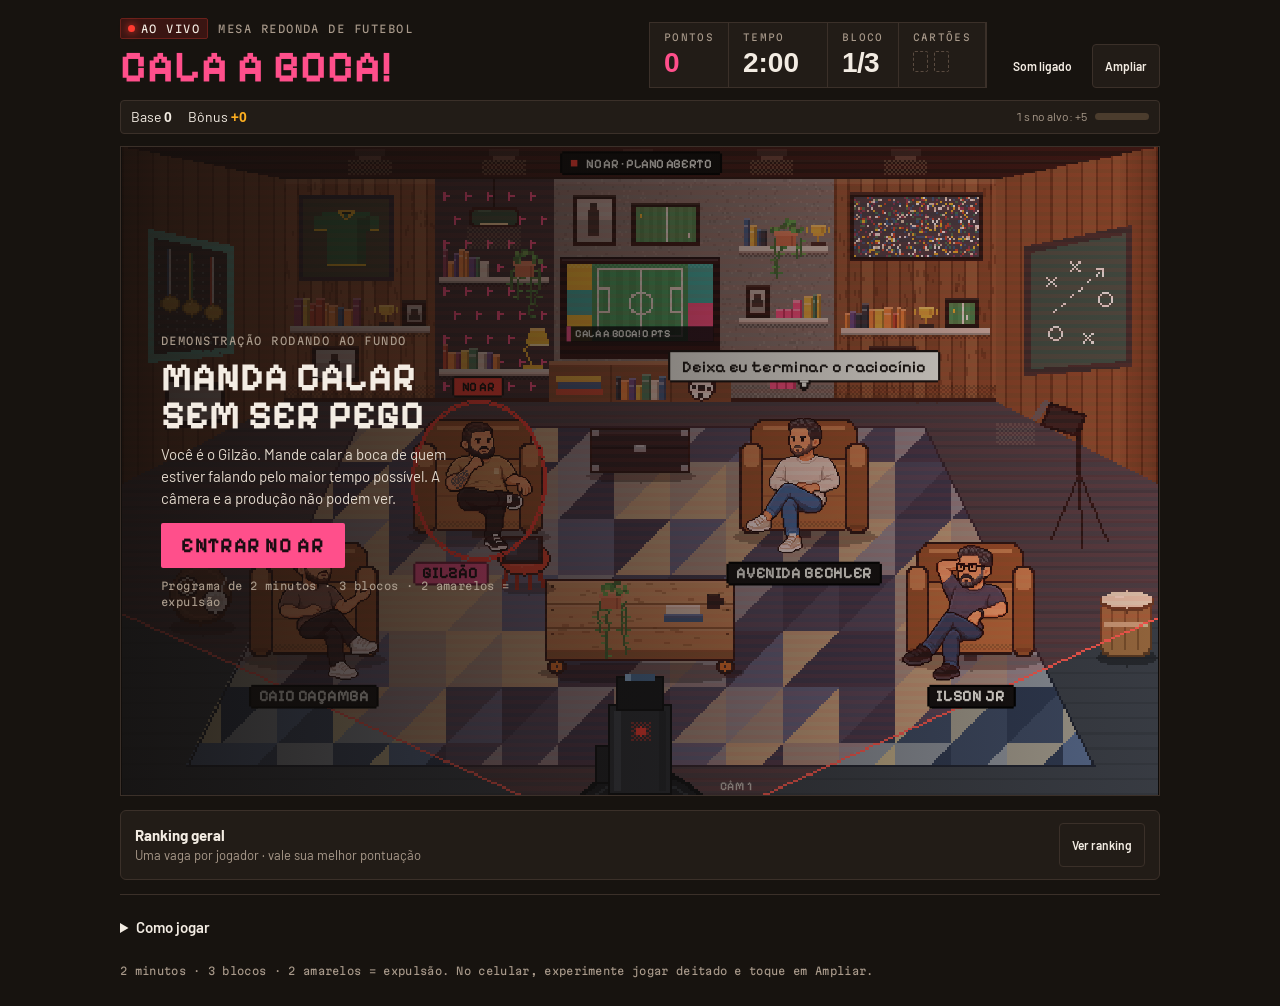
==== commit a599d494: "Implement ranking with public name, four-digit PIN and best score" ====
--- a/index.html
+++ b/index.html
@@ -11,6 +11,9 @@
 <link rel="preconnect" href="https://fonts.googleapis.com">
 <link rel="preconnect" href="https://fonts.gstatic.com" crossorigin>
 <link rel="stylesheet" href="https://fonts.googleapis.com/css2?family=Barlow:wght@400;600;700&family=Martian+Mono:wght@400;600&family=Pixelify+Sans:wght@400;500;600;700&display=swap">
+<link rel="stylesheet" href="ranking.css">
+<script src="ranking-config.js" defer></script>
+<script src="ranking.js" defer></script>
 <style>
 /* Layout: transmissão ao vivo — barra de placar no topo, o estúdio como monitor de programa, legenda de leitura embaixo */
 :root{
@@ -235,14 +238,18 @@
       </div>
     </div>
 
-    <div class="overlay" id="telaFim" hidden>
+    <div class="overlay overlay-fim" id="telaFim" hidden>
       <div class="cartaz">
         <p class="eyebrow" id="fimMotivo">Fim do programa</p>
         <h2 id="fimTempo">0 pontos</h2>
         <p class="fim-resumo" id="fimResumo"></p>
         <p class="lead" id="fimTitulo"></p>
         <p class="dica recorde" id="fimRecorde"></p>
-        <button class="btn" id="btnDeNovo" type="button">Voltar ao ar</button>
+        <p class="convite-ranking">Quer colocar sua pontuação no ranking?</p>
+        <div class="acoes-fim">
+          <button class="btn" id="btnPublicar" type="button">Entrar no ranking</button>
+          <button class="btn btn-secundario" id="btnDeNovo" type="button">Voltar ao ar</button>
+        </div>
       </div>
     </div>
   </div>
@@ -260,6 +267,10 @@
     </div>
   </div>
  </div>
+ <section class="ranking-chamada" aria-label="Ranking geral">
+   <div><strong>Ranking geral</strong><span>Uma vaga por jogador · vale sua melhor pontuação</span></div>
+   <button class="acao" id="btnRanking" type="button">Ver ranking</button>
+ </section>
  <details class="ajuda">
   <summary>Como jogar</summary>
   <p class="regra-pontos">Cada 0,1 segundo segurando no falante certo vale 1 ponto. A cada 1 segundo seguido de acerto, você ganha mais 5 pontos de bônus. Os bônus ficam no total mesmo depois de soltar. Errar o alvo ou ser pego interrompe a sequência.</p>
@@ -285,6 +296,37 @@
   <p class="nota">2 minutos · 3 blocos · 2 amarelos = expulsão. No celular, experimente jogar deitado e toque em Ampliar.</p>
   <p class="sr" id="aviso" aria-live="polite"></p>
 </div>
+
+<dialog class="ranking-dialog" id="rankingDialog" aria-labelledby="rankingTitulo">
+  <header class="ranking-cabecalho">
+    <div><p class="eyebrow">CALA A BOCA!</p><h2 id="rankingTitulo">Ranking geral</h2></div>
+    <button class="acao" id="rankingFechar" type="button" aria-label="Fechar ranking">Fechar</button>
+  </header>
+  <section id="rankingCadastro" hidden>
+    <p class="ranking-pontos" id="rankingPontos"></p>
+    <p class="ranking-texto">Escolha seu nome público e um código de 4 números. Se já jogou, use o mesmo nome e código.</p>
+    <form id="rankingForm">
+      <label for="rankingNome">Nome no ranking</label>
+      <input id="rankingNome" name="nome" type="text" maxlength="48" autocomplete="nickname" required aria-describedby="rankingNomeDica">
+      <p class="ranking-dica" id="rankingNomeDica">De 1 a 24 caracteres. Cada nome pertence a um jogador.</p>
+      <label for="rankingPin">Código individual</label>
+      <input class="ranking-pin" id="rankingPin" name="codigo" type="password" inputmode="numeric" pattern="[0-9]{4}" minlength="4" maxlength="4" autocomplete="off" required aria-describedby="rankingPinDica">
+      <p class="ranking-dica" id="rankingPinDica">Exatamente 4 números, inclusive zero no início. Guarde seu código.</p>
+      <div class="ranking-novo" id="rankingNovo" hidden>
+        <p>Este nome ainda não existe. Seu cadastro será criado agora.</p>
+        <label for="rankingConfirmar">Repita o código para confirmar</label>
+        <input class="ranking-pin" id="rankingConfirmar" name="confirmacao" type="password" inputmode="numeric" pattern="[0-9]{4}" minlength="4" maxlength="4" autocomplete="off">
+      </div>
+      <p class="ranking-mensagem" id="rankingMensagem" role="status" aria-live="polite"></p>
+      <button class="btn" id="rankingEnviar" type="submit">Continuar</button>
+    </form>
+  </section>
+  <section id="rankingLista" aria-label="Melhores pontuações">
+    <p class="ranking-mensagem" id="rankingResultado" role="status" aria-live="polite"></p>
+    <div class="ranking-tabela"><table><caption>As 50 melhores pontuações</caption><thead><tr><th scope="col">Pos.</th><th scope="col">Jogador</th><th scope="col">Pontos</th></tr></thead><tbody id="rankingLinhas"></tbody></table></div>
+    <button class="acao" id="rankingAtualizar" type="button">Atualizar ranking</button>
+  </section>
+</dialog>
 
 <script>
 (() => {
@@ -545,11 +587,15 @@
   $('#fimTitulo').textContent = titulo(s);
   $('#fimRecorde').textContent = (novo ? 'Novo recorde: ' : 'Recorde neste aparelho: ') + fmtPontos(jogo.recorde) + ' pontos';
   $('#telaFim').hidden = false;
+  $('#jogador').classList.add('rodada-encerrada');
+  window.CalaRanking?.fim(pontos);
   avisar('Fim. ' + fmtPontos(pontos) + ' pontos, incluindo ' + fmtPontos(jog.bonus) + ' de bônus.');
   $('#btnDeNovo').focus({ preventScroll: true });
 }
 
 function comecar() {
+  $('#jogador').classList.remove('rodada-encerrada');
+  window.CalaRanking?.inicio();
   iniciarAudio();
   jogo.modo = 'jogando'; jogo.tempo = 0; jogo.bloco = 1; jogo.fx = [];
   Object.assign(jog, { alvo: 'C', segP: false, segK: false, ponteiro: null, travado: false, ativo: false, exp: 0, invul: 1.2, calaBoca: 0, pontosBase: 0, bonus: 0, sequencia: 0, sequenciaFala: null, bonusAviso: 0, ultimoBonus: 0, cartoes: 0 });
--- a/ranking.css
+++ b/ranking.css
@@ -0,0 +1,52 @@
+.overlay.overlay-fim{overflow:auto;align-items:flex-start}
+.overlay-fim .cartaz{margin-block:auto}
+.convite-ranking{margin:0;font:15px/1.3 var(--f-body)}
+.acoes-fim{display:flex;flex-wrap:wrap;gap:8px}
+.acoes-fim .btn{font-size:18px;min-height:44px;padding:9px 12px}
+.btn-secundario{background:#3d3028;color:var(--fg);border:1px solid #7c6655}
+.ranking-chamada{display:flex;align-items:center;justify-content:space-between;gap:12px;padding:12px 14px;border:1px solid var(--line);border-radius:6px;background:var(--panel)}
+.ranking-chamada strong,.ranking-chamada span{display:block}
+.ranking-chamada span{font-size:13px;color:var(--muted)}
+.ranking-chamada .acao{flex-shrink:0}
+.ranking-dialog{box-sizing:border-box;width:min(500px,calc(100% - 24px));max-height:calc(100vh - 24px);max-height:calc(100dvh - 24px);margin:auto;padding:22px;border:1px solid #705542;border-radius:12px;background:#221c17;color:var(--fg);font:16px/1.4 var(--f-body);overscroll-behavior:contain}
+.ranking-dialog::backdrop{background:rgba(8,6,5,.85)}
+.ranking-cabecalho{display:flex;justify-content:space-between;align-items:center;gap:12px;margin-bottom:18px}
+.ranking-cabecalho h2{margin:3px 0 0;font:700 28px/1.1 var(--f-body)}
+.ranking-cabecalho .eyebrow{font-size:10px}
+.ranking-pontos{margin:0 0 8px;font:700 26px/1.2 Arial,Helvetica,sans-serif;color:var(--pink);font-variant-numeric:tabular-nums}
+.ranking-texto{margin:0 0 18px;color:#dbcebf}
+#rankingForm{display:flex;flex-direction:column;align-items:stretch;gap:6px}
+#rankingForm label{font-weight:600}
+#rankingForm input{display:block;box-sizing:border-box;width:100%;min-height:48px;padding:10px 12px;border:1px solid #806953;border-radius:5px;background:#17130f;color:var(--fg);font:18px/1.2 var(--f-body)}
+#rankingForm input.ranking-pin{font:24px/1.2 Arial,Helvetica,sans-serif;letter-spacing:.35em}
+.ranking-dica{font-size:13px;color:var(--muted);margin:0 0 12px}
+.ranking-novo{padding:12px;border:1px solid var(--amber);border-radius:6px;background:#332615}
+.ranking-novo p{margin:0 0 12px;color:#ffda9b}
+.ranking-novo input{margin-top:6px}
+.ranking-mensagem{font-size:15px;white-space:pre-line;overflow-wrap:anywhere;margin:10px 0}
+.ranking-mensagem:empty{display:none}
+.ranking-mensagem.erro{color:#ff9b9b}
+#rankingForm .btn{font:700 17px/1.2 var(--f-body);text-transform:none;letter-spacing:0;align-self:stretch;min-height:48px}
+.ranking-dialog button:disabled{opacity:.6;cursor:wait}
+.ranking-tabela{overflow:auto;margin:12px 0}
+.ranking-tabela table{width:100%;border-collapse:collapse;table-layout:fixed;font-variant-numeric:tabular-nums}
+.ranking-tabela caption{text-align:left;font-size:13px;color:var(--muted);padding-bottom:8px}
+.ranking-tabela th,.ranking-tabela td{text-align:left;padding:10px 6px;border-bottom:1px solid #49392d}
+.ranking-tabela th{font-size:12px;color:var(--muted)}
+.ranking-tabela th:first-child{width:48px}
+.ranking-tabela th:last-child{width:85px;text-align:right}
+.ranking-tabela td:nth-child(2){overflow-wrap:anywhere}
+.ranking-tabela td:last-child{text-align:right;font-family:Arial,Helvetica,sans-serif;font-weight:700}
+.ranking-tabela tr.voce{background:#442437;color:#ffd1e2}
+.ranking-tabela tr.voce td:first-child{border-left:3px solid var(--pink)}
+@media(max-width:760px),(max-height:500px) and (orientation:landscape){
+  .convite-ranking{font-size:12px}
+  .acoes-fim{justify-content:center}
+  .acoes-fim .btn{font-size:16px;padding:8px 10px;min-height:44px}
+  .overlay-fim .cartaz{gap:6px}
+  .ranking-chamada{padding:10px;font-size:14px}
+  .ranking-chamada span{font-size:11px}
+  .ranking-dialog{padding:16px}
+  .ranking-cabecalho h2{font-size:24px}
+}
+@media(orientation:portrait) and (max-width:760px){.rodada-encerrada .palco{min-height:250px}}
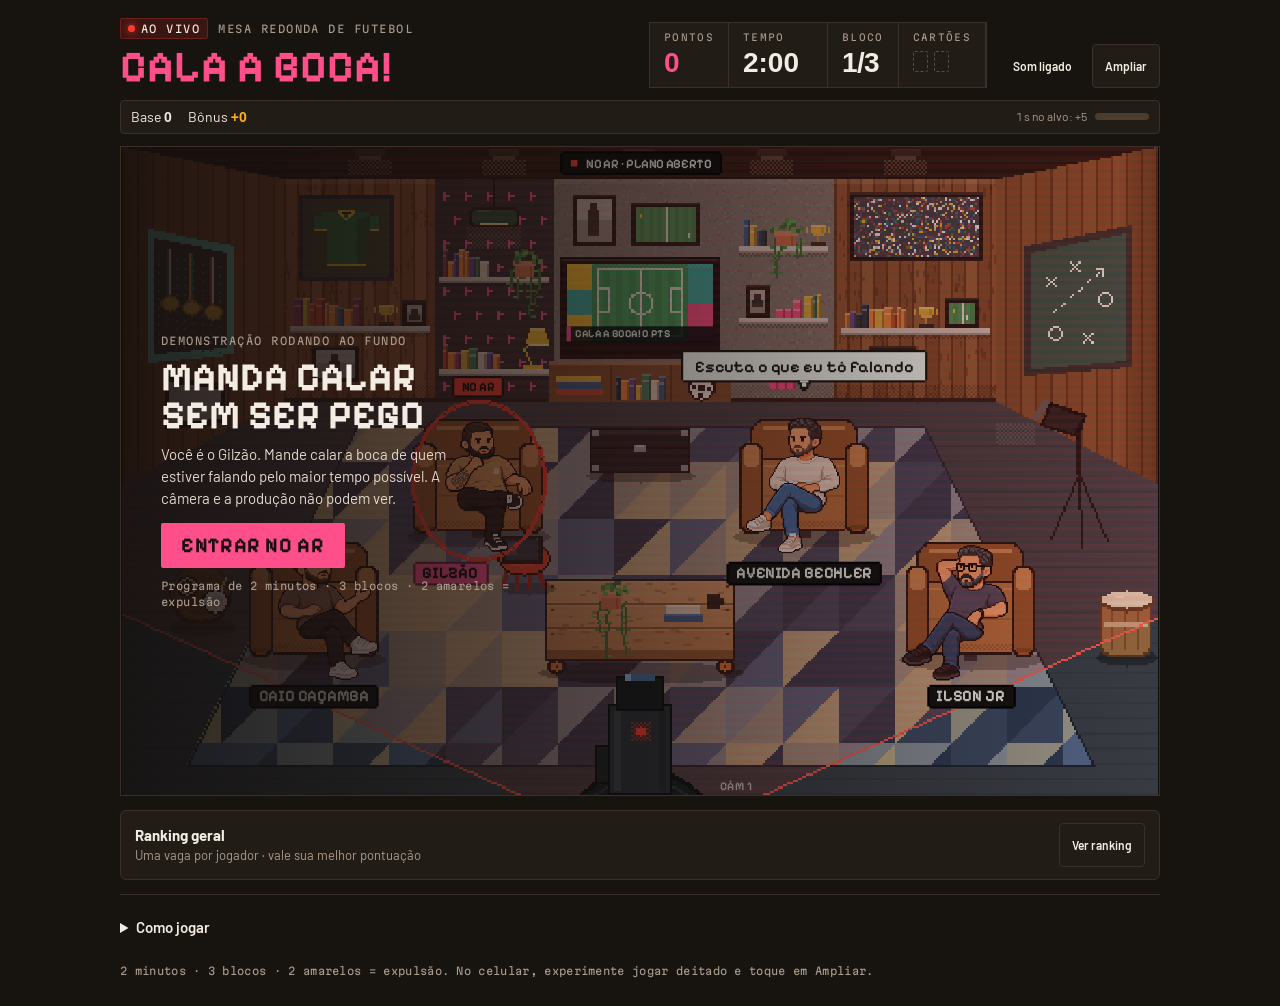
==== commit 2f5d1062: "Connect ranking to Supabase production endpoint" ====
--- a/index.html
+++ b/index.html
@@ -11,9 +11,9 @@
 <link rel="preconnect" href="https://fonts.googleapis.com">
 <link rel="preconnect" href="https://fonts.gstatic.com" crossorigin>
 <link rel="stylesheet" href="https://fonts.googleapis.com/css2?family=Barlow:wght@400;600;700&family=Martian+Mono:wght@400;600&family=Pixelify+Sans:wght@400;500;600;700&display=swap">
-<link rel="stylesheet" href="ranking.css">
-<script src="ranking-config.js" defer></script>
-<script src="ranking.js" defer></script>
+<link rel="stylesheet" href="ranking.css?v=20261022-1">
+<script src="ranking-config.js?v=20261022-1" defer></script>
+<script src="ranking.js?v=20261022-1" defer></script>
 <style>
 /* Layout: transmissão ao vivo — barra de placar no topo, o estúdio como monitor de programa, legenda de leitura embaixo */
 :root{
